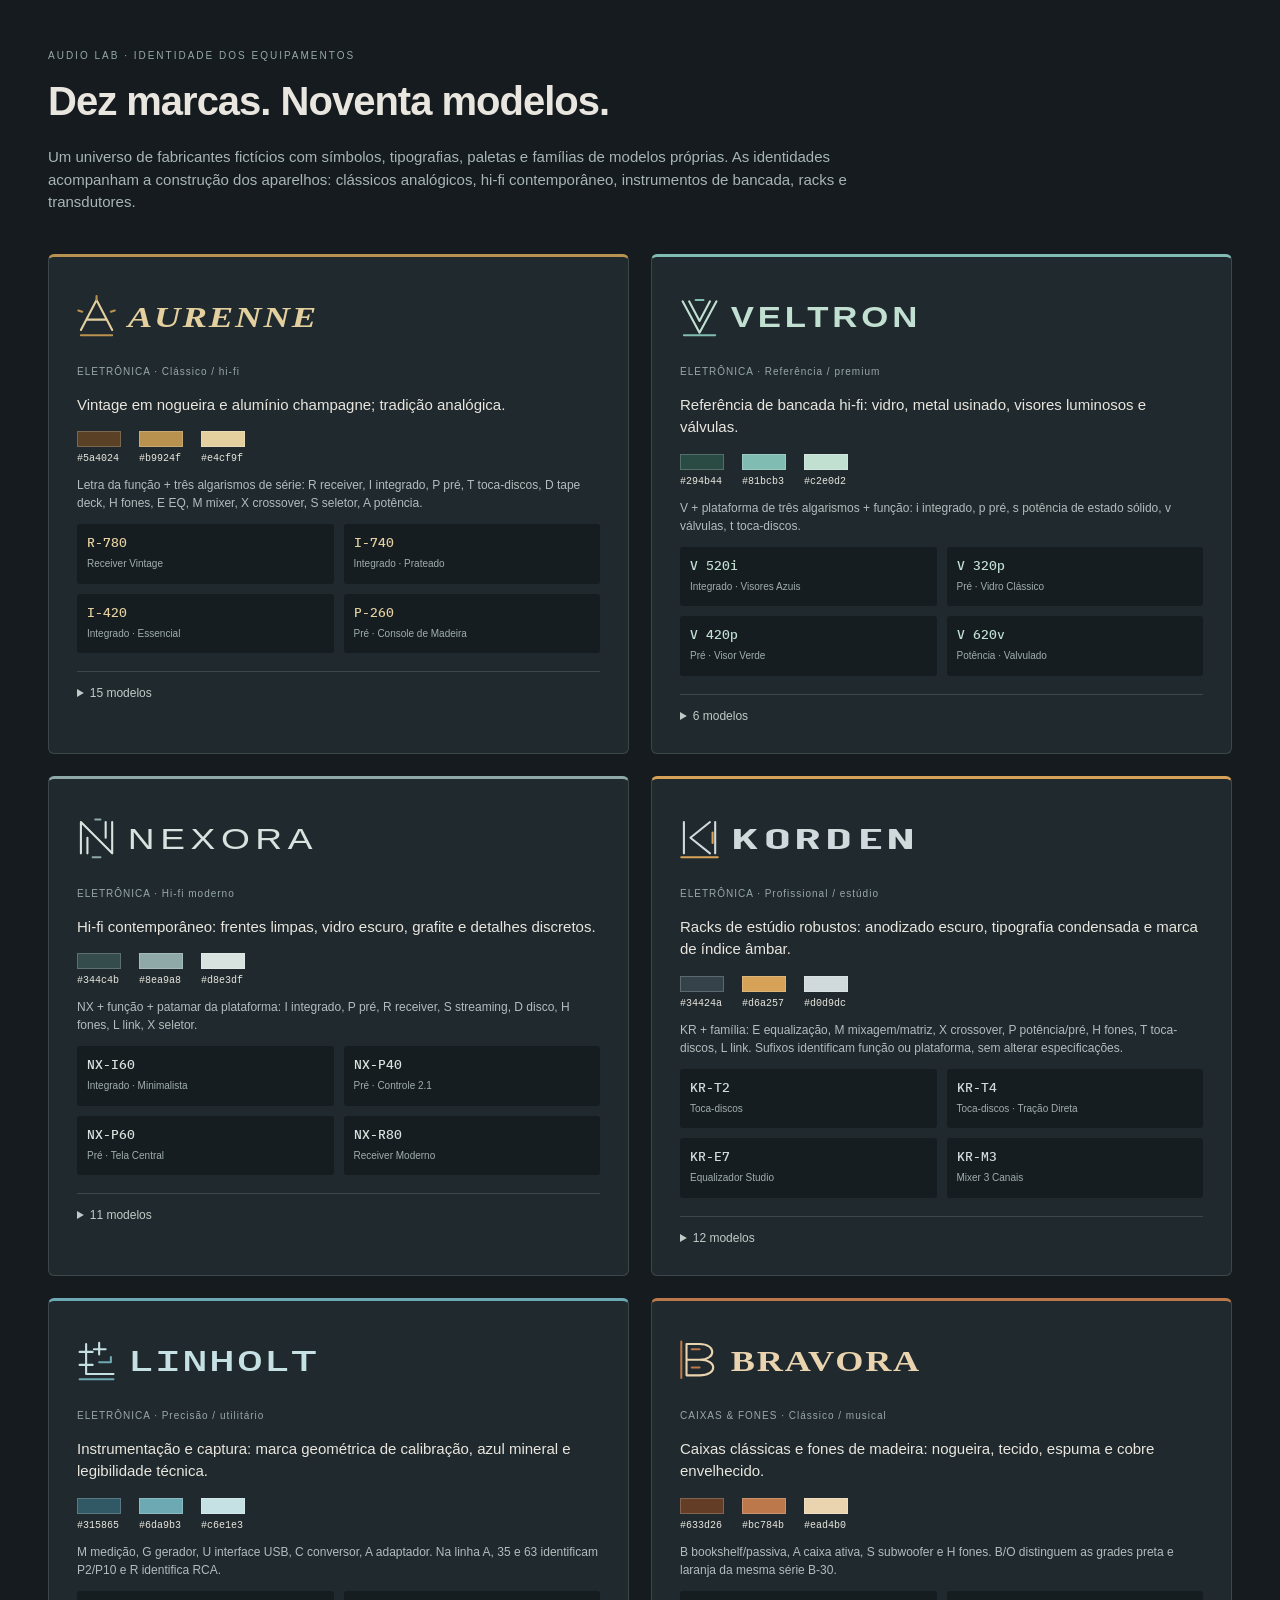
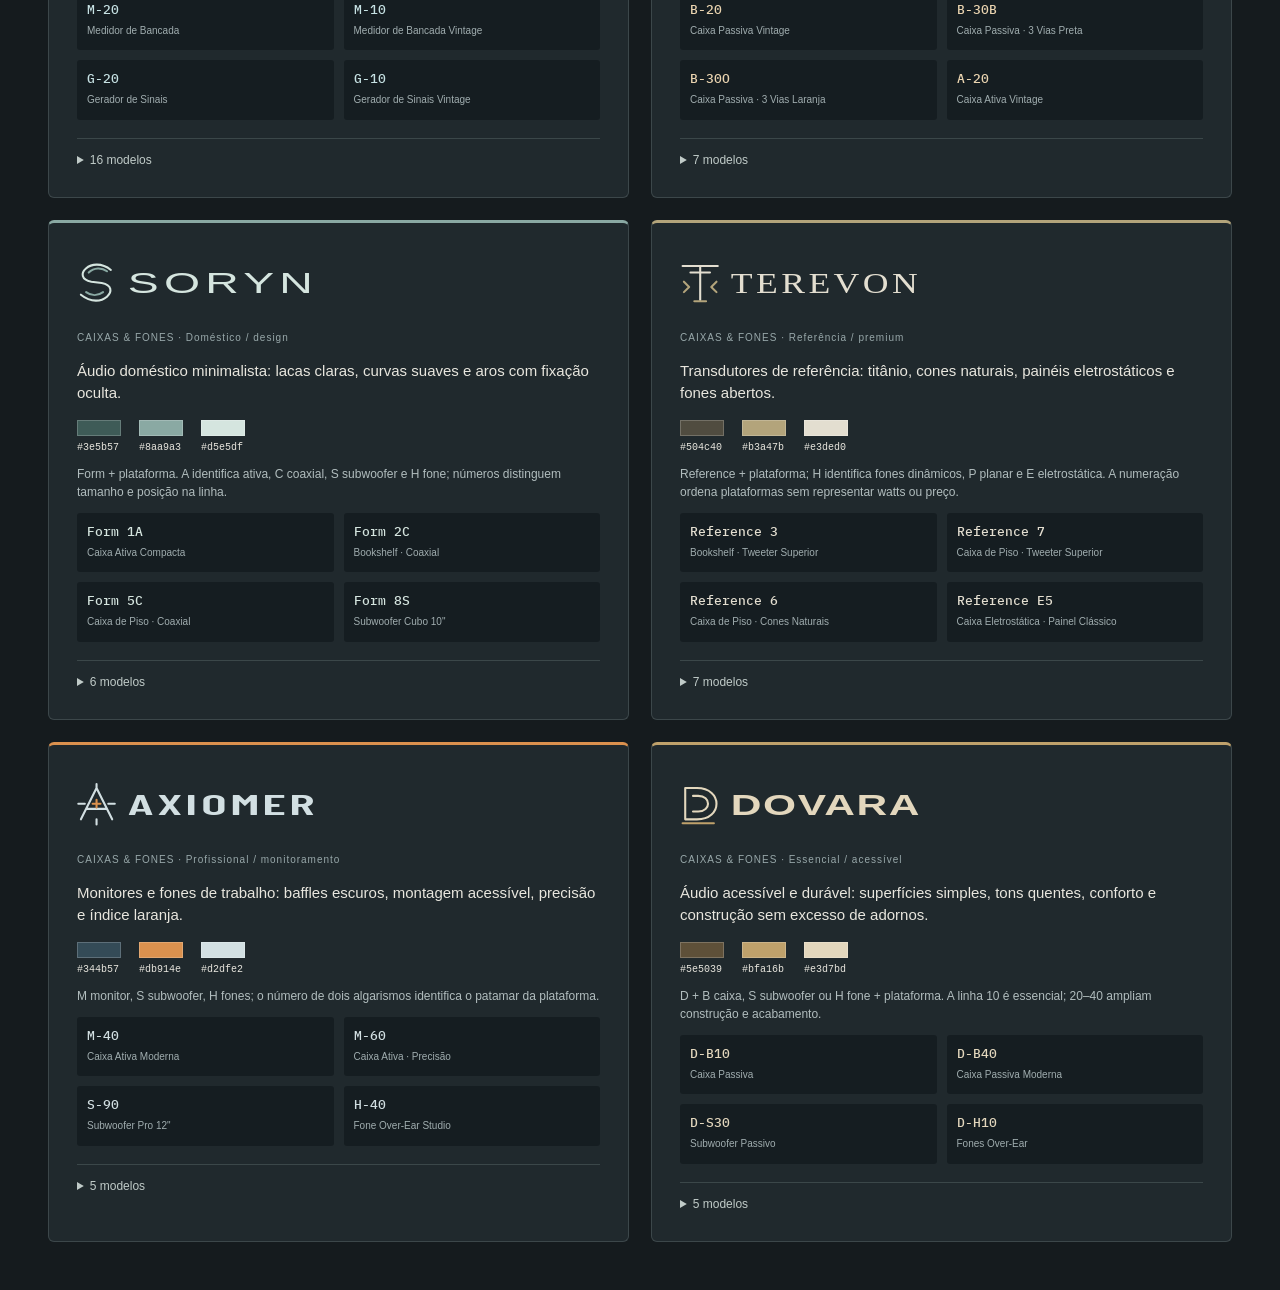
==== assets/brands/index.html @ 3a451f41 "Create fictional equipment manufacturers and model identities" ====
<!doctype html><html lang="pt-BR"><meta charset="utf-8"><meta name="viewport" content="width=device-width,initial-scale=1"><title>Audio Lab · Marcas e modelos</title><style>
@font-face{font-family:'Equipment Vintage';src:url('../fonts/barlowcondensed/BarlowCondensed-SemiBold.ttf')}@font-face{font-family:'Equipment Digital';src:url('../fonts/ibmplexmono/IBMPlexMono-Medium.ttf')}
*{box-sizing:border-box}body{margin:0;background:#151b1e;color:#e8e6de;font:15px/1.5 Arial,sans-serif;padding:48px;max-width:1500px;margin:auto}h1{font-size:40px;margin:8px 0 10px;letter-spacing:-1px}.intro{max-width:800px;color:#a8b5b8;margin-bottom:40px}.eyebrow,.sector{font-size:10px;letter-spacing:2px;color:#98a8aa}main{display:grid;grid-template-columns:1fr 1fr;gap:22px}article{padding:28px;background:#20292d;border:1px solid #3c474a;border-top:3px solid var(--accent);border-radius:6px}header{height:65px;display:flex;align-items:center;color:var(--ink)}header svg{width:245px;height:50px}.brand-accent{color:var(--accent)}.sector{letter-spacing:1px;margin:14px 0}.palette{display:flex;gap:18px;font:10px monospace}.palette span{display:grid;gap:6px}.palette i{width:44px;height:16px;border:1px solid #ffffff33}.rule{font-size:12px;color:#b1bdbe}.models{display:grid;grid-template-columns:1fr 1fr;gap:10px}.models span{padding:10px;background:#151d21;border-radius:3px}.models b{display:block;color:var(--ink);font:13px 'Equipment Digital',monospace}.models small{font-size:10px;color:#a0adaf}details{margin-top:18px;border-top:1px solid #3b4749;padding-top:12px}summary{cursor:pointer;font-size:12px;color:#c0cbc8}details p{font-size:12px;margin:9px 0}@media(max-width:700px){body{padding:24px}main{grid-template-columns:1fr}h1{font-size:30px}}
</style><div class="eyebrow">AUDIO LAB · IDENTIDADE DOS EQUIPAMENTOS</div><h1>Dez marcas. Noventa modelos.</h1><p class="intro">Um universo de fabricantes fictícios com símbolos, tipografias, paletas e famílias de modelos próprias. As identidades acompanham a construção dos aparelhos: clássicos analógicos, hi-fi contemporâneo, instrumentos de bancada, racks e transdutores.</p><main><article style="--accent:#b9924f;--ink:#e4cf9f"><header><svg class="equipment-brand-logo" viewBox="0 0 188 34" xmlns="http://www.w3.org/2000/svg" aria-hidden="true" focusable="false"><g fill="none" stroke="currentColor" stroke-width="1.6" stroke-linecap="round" stroke-linejoin="round"><path d="M3 27 15 4l12 23M8 19h14"/><path class="brand-accent" d="M3 31h24M15 1v3M1 12l3 1m22 0 3-1"/></g><text x="39" y="25" fill="currentColor" font-family="Georgia, serif" font-size="22" font-weight="600" font-style="italic" style="font-family:Georgia, serif!important;font-weight:600!important;font-style:italic!important" letter-spacing="1.1" textLength="146" lengthAdjust="spacingAndGlyphs">AURENNE</text></svg></header><div class="sector">ELETRÔNICA · Clássico / hi-fi</div><p>Vintage em nogueira e alumínio champagne; tradição analógica.</p><div class="palette"><span><i style="background:#5a4024"></i>#5a4024</span><span><i style="background:#b9924f"></i>#b9924f</span><span><i style="background:#e4cf9f"></i>#e4cf9f</span></div><p class="rule">Letra da função + três algarismos de série: R receiver, I integrado, P pré, T toca-discos, D tape deck, H fones, E EQ, M mixer, X crossover, S seletor, A potência.</p><div class="models"><span><b>R-780</b><small>Receiver Vintage</small></span><span><b>I-740</b><small>Integrado · Prateado</small></span><span><b>I-420</b><small>Integrado · Essencial</small></span><span><b>P-260</b><small>Pré · Console de Madeira</small></span></div><details><summary>15 modelos</summary><p><b>R-780</b> · Receiver Vintage</p><p><b>I-740</b> · Integrado · Prateado</p><p><b>I-420</b> · Integrado · Essencial</p><p><b>P-260</b> · Pré · Console de Madeira</p><p><b>H-120</b> · Amplificador de Fone Vintage</p><p><b>T-240</b> · Toca-discos Vintage</p><p><b>T-360</b> · Toca-discos Tangencial</p><p><b>D-340</b> · Tape Deck de Rolo</p><p><b>E-270</b> · Equalizador Vintage</p><p><b>M-330</b> · Mixer Vintage</p><p><b>X-310</b> · Crossover Vintage</p><p><b>A-640</b> · Amplificador de Potência Vintage</p><p><b>S-210</b> · Seletor RCA Vintage</p><p><b>S-340</b> · Seletor RCA 3×4 Vintage</p><p><b>S-220</b> · Seletor de Caixas A/B Vintage</p></details></article><article style="--accent:#81bcb3;--ink:#c2e0d2"><header><svg class="equipment-brand-logo" viewBox="0 0 188 34" xmlns="http://www.w3.org/2000/svg" aria-hidden="true" focusable="false"><g fill="none" stroke="currentColor" stroke-width="1.6" stroke-linecap="round" stroke-linejoin="round"><path d="m2 5 13 24L28 5M7 5l8 15 8-15"/><path class="brand-accent" d="M3 31h24M12 4h6"/></g><text x="39" y="25" fill="currentColor" font-family="Arial, sans-serif" font-size="22" font-weight="700" font-style="normal" style="font-family:Arial, sans-serif!important;font-weight:700!important;font-style:normal!important" letter-spacing="2.4" textLength="146" lengthAdjust="spacingAndGlyphs">VELTRON</text></svg></header><div class="sector">ELETRÔNICA · Referência / premium</div><p>Referência de bancada hi-fi: vidro, metal usinado, visores luminosos e válvulas.</p><div class="palette"><span><i style="background:#294b44"></i>#294b44</span><span><i style="background:#81bcb3"></i>#81bcb3</span><span><i style="background:#c2e0d2"></i>#c2e0d2</span></div><p class="rule">V + plataforma de três algarismos + função: i integrado, p pré, s potência de estado sólido, v válvulas, t toca-discos.</p><div class="models"><span><b>V 520i</b><small>Integrado · Visores Azuis</small></span><span><b>V 320p</b><small>Pré · Vidro Clássico</small></span><span><b>V 420p</b><small>Pré · Visor Verde</small></span><span><b>V 620v</b><small>Potência · Valvulado</small></span></div><details><summary>6 modelos</summary><p><b>V 520i</b> · Integrado · Visores Azuis</p><p><b>V 320p</b> · Pré · Vidro Clássico</p><p><b>V 420p</b> · Pré · Visor Verde</p><p><b>V 620v</b> · Potência · Valvulado</p><p><b>V 720s</b> · Potência · Visor Circular</p><p><b>V 240t</b> · Toca-discos · Prato de Vidro</p></details></article><article style="--accent:#8ea9a8;--ink:#d8e3df"><header><svg class="equipment-brand-logo" viewBox="0 0 188 34" xmlns="http://www.w3.org/2000/svg" aria-hidden="true" focusable="false"><g fill="none" stroke="currentColor" stroke-width="1.6" stroke-linecap="round" stroke-linejoin="round"><path d="M3 28V4l24 24V4M8 28V16m14 0V4"/><path class="brand-accent" d="M14 2h4M12 31h6"/></g><text x="39" y="25" fill="currentColor" font-family="Arial, sans-serif" font-size="22" font-weight="400" font-style="normal" style="font-family:Arial, sans-serif!important;font-weight:400!important;font-style:normal!important" letter-spacing="3.3" textLength="146" lengthAdjust="spacingAndGlyphs">NEXORA</text></svg></header><div class="sector">ELETRÔNICA · Hi-fi moderno</div><p>Hi-fi contemporâneo: frentes limpas, vidro escuro, grafite e detalhes discretos.</p><div class="palette"><span><i style="background:#344c4b"></i>#344c4b</span><span><i style="background:#8ea9a8"></i>#8ea9a8</span><span><i style="background:#d8e3df"></i>#d8e3df</span></div><p class="rule">NX + função + patamar da plataforma: I integrado, P pré, R receiver, S streaming, D disco, H fones, L link, X seletor.</p><div class="models"><span><b>NX-I60</b><small>Integrado · Minimalista</small></span><span><b>NX-P40</b><small>Pré · Controle 2.1</small></span><span><b>NX-P60</b><small>Pré · Tela Central</small></span><span><b>NX-R80</b><small>Receiver Moderno</small></span></div><details><summary>11 modelos</summary><p><b>NX-I60</b> · Integrado · Minimalista</p><p><b>NX-P40</b> · Pré · Controle 2.1</p><p><b>NX-P60</b> · Pré · Tela Central</p><p><b>NX-R80</b> · Receiver Moderno</p><p><b>NX-S40</b> · Streamer Hi-Fi</p><p><b>NX-S90</b> · Streamer Integrado</p><p><b>NX-D30</b> · CD Player</p><p><b>NX-H20</b> · Amplificador de Fone Normal</p><p><b>NX-L10</b> · Receptor Bluetooth Slim (Bluetooth → RCA)</p><p><b>NX-X10</b> · Seletor RCA Estéreo</p><p><b>NX-X20</b> · Seletor de Caixas A/B</p></details></article><article style="--accent:#d6a257;--ink:#d0d9dc"><header><svg class="equipment-brand-logo" viewBox="0 0 188 34" xmlns="http://www.w3.org/2000/svg" aria-hidden="true" focusable="false"><g fill="none" stroke="currentColor" stroke-width="1.6" stroke-linecap="round" stroke-linejoin="round"><path d="M3 4v24M8 16 23 4M8 16l15 12M27 4v24"/><path class="brand-accent" d="M1 31h28M25 12v8"/></g><text x="39" y="25" fill="currentColor" font-family="Equipment Vintage, Arial Narrow, sans-serif" font-size="22" font-weight="700" font-style="normal" style="font-family:Equipment Vintage, Arial Narrow, sans-serif!important;font-weight:700!important;font-style:normal!important" letter-spacing="1.8" textLength="146" lengthAdjust="spacingAndGlyphs">KORDEN</text></svg></header><div class="sector">ELETRÔNICA · Profissional / estúdio</div><p>Racks de estúdio robustos: anodizado escuro, tipografia condensada e marca de índice âmbar.</p><div class="palette"><span><i style="background:#34424a"></i>#34424a</span><span><i style="background:#d6a257"></i>#d6a257</span><span><i style="background:#d0d9dc"></i>#d0d9dc</span></div><p class="rule">KR + família: E equalização, M mixagem/matriz, X crossover, P potência/pré, H fones, T toca-discos, L link. Sufixos identificam função ou plataforma, sem alterar especificações.</p><div class="models"><span><b>KR-T2</b><small>Toca-discos</small></span><span><b>KR-T4</b><small>Toca-discos · Tração Direta</small></span><span><b>KR-E7</b><small>Equalizador Studio</small></span><span><b>KR-M3</b><small>Mixer 3 Canais</small></span></div><details><summary>12 modelos</summary><p><b>KR-T2</b> · Toca-discos</p><p><b>KR-T4</b> · Toca-discos · Tração Direta</p><p><b>KR-E7</b> · Equalizador Studio</p><p><b>KR-M3</b> · Mixer 3 Canais</p><p><b>KR-X3</b> · Crossover 3 Vias</p><p><b>KR-P20</b> · Amplificador de Potência Tradicional</p><p><b>KR-P40</b> · Potência · Duplo Canal</p><p><b>KR-H4</b> · Amplificador de Fones 4 Canais</p><p><b>KR-M34</b> · Seletor RCA 3×4</p><p><b>KR-L2</b> · Transmissor Bluetooth Pro (RCA → fones)</p><p><b>KR-P10</b> · Pré · Slim</p><p><b>KR-P60</b> · Pré · Precisão</p></details></article><article style="--accent:#6da9b3;--ink:#c6e1e3"><header><svg class="equipment-brand-logo" viewBox="0 0 188 34" xmlns="http://www.w3.org/2000/svg" aria-hidden="true" focusable="false"><g fill="none" stroke="currentColor" stroke-width="1.6" stroke-linecap="round" stroke-linejoin="round"><path d="M7 4v23h21M2 10h10M2 20h10M17 3v9m-4-4h9"/><path class="brand-accent" d="M17 18h9v-4M2 31h26"/></g><text x="39" y="25" fill="currentColor" font-family="Equipment Digital, Consolas, monospace" font-size="22" font-weight="500" font-style="normal" style="font-family:Equipment Digital, Consolas, monospace!important;font-weight:500!important;font-style:normal!important" letter-spacing="0.8" textLength="146" lengthAdjust="spacingAndGlyphs">LINHOLT</text></svg></header><div class="sector">ELETRÔNICA · Precisão / utilitário</div><p>Instrumentação e captura: marca geométrica de calibração, azul mineral e legibilidade técnica.</p><div class="palette"><span><i style="background:#315865"></i>#315865</span><span><i style="background:#6da9b3"></i>#6da9b3</span><span><i style="background:#c6e1e3"></i>#c6e1e3</span></div><p class="rule">M medição, G gerador, U interface USB, C conversor, A adaptador. Na linha A, 35 e 63 identificam P2/P10 e R identifica RCA.</p><div class="models"><span><b>M-20</b><small>Medidor de Bancada</small></span><span><b>M-10</b><small>Medidor de Bancada Vintage</small></span><span><b>G-20</b><small>Gerador de Sinais</small></span><span><b>G-10</b><small>Gerador de Sinais Vintage</small></span></div><details><summary>16 modelos</summary><p><b>M-20</b> · Medidor de Bancada</p><p><b>M-10</b> · Medidor de Bancada Vintage</p><p><b>G-20</b> · Gerador de Sinais</p><p><b>G-10</b> · Gerador de Sinais Vintage</p><p><b>U-10</b> · Interface USB · Compacta</p><p><b>U-20</b> · Interface USB · Central</p><p><b>U-30</b> · Interface USB · Estéreo</p><p><b>U-40</b> · Interface USB · Dupla</p><p><b>C-P1</b> · Conversor Phono → Linha</p><p><b>C-S1</b> · Conversor Amplificado → Linha</p><p><b>A-635</b> · Adaptador P10 → P2</p><p><b>A-356</b> · Adaptador P2 → P10</p><p><b>A-35R</b> · Adaptador P2 → RCA</p><p><b>A-63R</b> · Adaptador P10 → RCA</p><p><b>A-R35</b> · Adaptador RCA → P2</p><p><b>A-R63</b> · Adaptador RCA → P10</p></details></article><article style="--accent:#bc784b;--ink:#ead4b0"><header><svg class="equipment-brand-logo" viewBox="0 0 188 34" xmlns="http://www.w3.org/2000/svg" aria-hidden="true" focusable="false"><g fill="none" stroke="currentColor" stroke-width="1.6" stroke-linecap="round" stroke-linejoin="round"><path d="M5 28V4h10c13 0 13 12 0 12H5m10 0c14 0 14 12 0 12H5"/><path class="brand-accent" d="M1 2v28M9 8h6m-6 14h6"/></g><text x="39" y="25" fill="currentColor" font-family="Georgia, serif" font-size="22" font-weight="700" font-style="normal" style="font-family:Georgia, serif!important;font-weight:700!important;font-style:normal!important" letter-spacing="1.1" textLength="146" lengthAdjust="spacingAndGlyphs">BRAVORA</text></svg></header><div class="sector">CAIXAS & FONES · Clássico / musical</div><p>Caixas clássicas e fones de madeira: nogueira, tecido, espuma e cobre envelhecido.</p><div class="palette"><span><i style="background:#633d26"></i>#633d26</span><span><i style="background:#bc784b"></i>#bc784b</span><span><i style="background:#ead4b0"></i>#ead4b0</span></div><p class="rule">B bookshelf/passiva, A caixa ativa, S subwoofer e H fones. B/O distinguem as grades preta e laranja da mesma série B-30.</p><div class="models"><span><b>B-20</b><small>Caixa Passiva Vintage</small></span><span><b>B-30B</b><small>Caixa Passiva · 3 Vias Preta</small></span><span><b>B-30O</b><small>Caixa Passiva · 3 Vias Laranja</small></span><span><b>A-20</b><small>Caixa Ativa Vintage</small></span></div><details><summary>7 modelos</summary><p><b>B-20</b> · Caixa Passiva Vintage</p><p><b>B-30B</b> · Caixa Passiva · 3 Vias Preta</p><p><b>B-30O</b> · Caixa Passiva · 3 Vias Laranja</p><p><b>A-20</b> · Caixa Ativa Vintage</p><p><b>B-25</b> · Bookshelf · Madeira</p><p><b>S-30</b> · Subwoofer Passivo Vintage</p><p><b>H-20</b> · Fone Modular de Madeira</p></details></article><article style="--accent:#8aa9a3;--ink:#d5e5df"><header><svg class="equipment-brand-logo" viewBox="0 0 188 34" xmlns="http://www.w3.org/2000/svg" aria-hidden="true" focusable="false"><g fill="none" stroke="currentColor" stroke-width="1.6" stroke-linecap="round" stroke-linejoin="round"><path d="M26 7C11-5-5 13 11 16l8 1C35 20 19 39 3 26"/><path class="brand-accent" d="M9 9c4-4 10-4 14-1M7 24c4 3 9 3 13 0"/></g><text x="39" y="25" fill="currentColor" font-family="Arial, sans-serif" font-size="22" font-weight="400" font-style="normal" style="font-family:Arial, sans-serif!important;font-weight:400!important;font-style:normal!important" letter-spacing="2.5" textLength="146" lengthAdjust="spacingAndGlyphs">SORYN</text></svg></header><div class="sector">CAIXAS & FONES · Doméstico / design</div><p>Áudio doméstico minimalista: lacas claras, curvas suaves e aros com fixação oculta.</p><div class="palette"><span><i style="background:#3e5b57"></i>#3e5b57</span><span><i style="background:#8aa9a3"></i>#8aa9a3</span><span><i style="background:#d5e5df"></i>#d5e5df</span></div><p class="rule">Form + plataforma. A identifica ativa, C coaxial, S subwoofer e H fone; números distinguem tamanho e posição na linha.</p><div class="models"><span><b>Form 1A</b><small>Caixa Ativa Compacta</small></span><span><b>Form 2C</b><small>Bookshelf · Coaxial</small></span><span><b>Form 5C</b><small>Caixa de Piso · Coaxial</small></span><span><b>Form 8S</b><small>Subwoofer Cubo 10"</small></span></div><details><summary>6 modelos</summary><p><b>Form 1A</b> · Caixa Ativa Compacta</p><p><b>Form 2C</b> · Bookshelf · Coaxial</p><p><b>Form 5C</b> · Caixa de Piso · Coaxial</p><p><b>Form 8S</b> · Subwoofer Cubo 10"</p><p><b>Form 6S</b> · Subwoofer Ativo</p><p><b>Form H2</b> · Fone Max</p></details></article><article style="--accent:#b3a47b;--ink:#e3ded0"><header><svg class="equipment-brand-logo" viewBox="0 0 188 34" xmlns="http://www.w3.org/2000/svg" aria-hidden="true" focusable="false"><g fill="none" stroke="currentColor" stroke-width="1.6" stroke-linecap="round" stroke-linejoin="round"><path d="M2 4h27M15.5 4v26M8 9h15"/><path class="brand-accent" d="m3 16 4 4-4 4m25-8-4 4 4 4M11 31h9"/></g><text x="39" y="25" fill="currentColor" font-family="Georgia, serif" font-size="22" font-weight="400" font-style="normal" style="font-family:Georgia, serif!important;font-weight:400!important;font-style:normal!important" letter-spacing="2.1" textLength="146" lengthAdjust="spacingAndGlyphs">TEREVON</text></svg></header><div class="sector">CAIXAS & FONES · Referência / premium</div><p>Transdutores de referência: titânio, cones naturais, painéis eletrostáticos e fones abertos.</p><div class="palette"><span><i style="background:#504c40"></i>#504c40</span><span><i style="background:#b3a47b"></i>#b3a47b</span><span><i style="background:#e3ded0"></i>#e3ded0</span></div><p class="rule">Reference + plataforma; H identifica fones dinâmicos, P planar e E eletrostática. A numeração ordena plataformas sem representar watts ou preço.</p><div class="models"><span><b>Reference 3</b><small>Bookshelf · Tweeter Superior</small></span><span><b>Reference 7</b><small>Caixa de Piso · Tweeter Superior</small></span><span><b>Reference 6</b><small>Caixa de Piso · Cones Naturais</small></span><span><b>Reference E5</b><small>Caixa Eletrostática · Painel Clássico</small></span></div><details><summary>7 modelos</summary><p><b>Reference 3</b> · Bookshelf · Tweeter Superior</p><p><b>Reference 7</b> · Caixa de Piso · Tweeter Superior</p><p><b>Reference 6</b> · Caixa de Piso · Cones Naturais</p><p><b>Reference E5</b> · Caixa Eletrostática · Painel Clássico</p><p><b>Reference H3</b> · Fone Aberto · Anelar</p><p><b>Reference H2</b> · Fone Aberto · Cúpula</p><p><b>Reference P4</b> · Fone Planar</p></details></article><article style="--accent:#db914e;--ink:#d2dfe2"><header><svg class="equipment-brand-logo" viewBox="0 0 188 34" xmlns="http://www.w3.org/2000/svg" aria-hidden="true" focusable="false"><g fill="none" stroke="currentColor" stroke-width="1.6" stroke-linecap="round" stroke-linejoin="round"><path d="m3 28 12-24 12 24M8 20h14M15 1v4M15 28v4M1 16h5m18 0h5"/><path class="brand-accent" d="M12 16h6M15 13v6"/></g><text x="39" y="25" fill="currentColor" font-family="Equipment Vintage, Arial Narrow, sans-serif" font-size="22" font-weight="700" font-style="normal" style="font-family:Equipment Vintage, Arial Narrow, sans-serif!important;font-weight:700!important;font-style:normal!important" letter-spacing="1.5" textLength="146" lengthAdjust="spacingAndGlyphs">AXIOMER</text></svg></header><div class="sector">CAIXAS & FONES · Profissional / monitoramento</div><p>Monitores e fones de trabalho: baffles escuros, montagem acessível, precisão e índice laranja.</p><div class="palette"><span><i style="background:#344b57"></i>#344b57</span><span><i style="background:#db914e"></i>#db914e</span><span><i style="background:#d2dfe2"></i>#d2dfe2</span></div><p class="rule">M monitor, S subwoofer, H fones; o número de dois algarismos identifica o patamar da plataforma.</p><div class="models"><span><b>M-40</b><small>Caixa Ativa Moderna</small></span><span><b>M-60</b><small>Caixa Ativa · Precisão</small></span><span><b>S-90</b><small>Subwoofer Pro 12"</small></span><span><b>H-40</b><small>Fone Over-Ear Studio</small></span></div><details><summary>5 modelos</summary><p><b>M-40</b> · Caixa Ativa Moderna</p><p><b>M-60</b> · Caixa Ativa · Precisão</p><p><b>S-90</b> · Subwoofer Pro 12"</p><p><b>H-40</b> · Fone Over-Ear Studio</p><p><b>H-60</b> · Fone Monitor</p></details></article><article style="--accent:#bfa16b;--ink:#e3d7bd"><header><svg class="equipment-brand-logo" viewBox="0 0 188 34" xmlns="http://www.w3.org/2000/svg" aria-hidden="true" focusable="false"><g fill="none" stroke="currentColor" stroke-width="1.6" stroke-linecap="round" stroke-linejoin="round"><path d="M4 4h9c20 0 20 24 0 24H4ZM10 10h4c10 0 10 12 0 12h-4"/><path class="brand-accent" d="M2 31h24"/></g><text x="39" y="25" fill="currentColor" font-family="Arial, sans-serif" font-size="22" font-weight="600" font-style="normal" style="font-family:Arial, sans-serif!important;font-weight:600!important;font-style:normal!important" letter-spacing="0.8" textLength="146" lengthAdjust="spacingAndGlyphs">DOVARA</text></svg></header><div class="sector">CAIXAS & FONES · Essencial / acessível</div><p>Áudio acessível e durável: superfícies simples, tons quentes, conforto e construção sem excesso de adornos.</p><div class="palette"><span><i style="background:#5e5039"></i>#5e5039</span><span><i style="background:#bfa16b"></i>#bfa16b</span><span><i style="background:#e3d7bd"></i>#e3d7bd</span></div><p class="rule">D + B caixa, S subwoofer ou H fone + plataforma. A linha 10 é essencial; 20–40 ampliam construção e acabamento.</p><div class="models"><span><b>D-B10</b><small>Caixa Passiva</small></span><span><b>D-B40</b><small>Caixa Passiva Moderna</small></span><span><b>D-S30</b><small>Subwoofer Passivo</small></span><span><b>D-H10</b><small>Fones Over-Ear</small></span></div><details><summary>5 modelos</summary><p><b>D-B10</b> · Caixa Passiva</p><p><b>D-B40</b> · Caixa Passiva Moderna</p><p><b>D-S30</b> · Subwoofer Passivo</p><p><b>D-H10</b> · Fones Over-Ear</p><p><b>D-H20</b> · Fone Vinyl Classic</p></details></article></main></html>
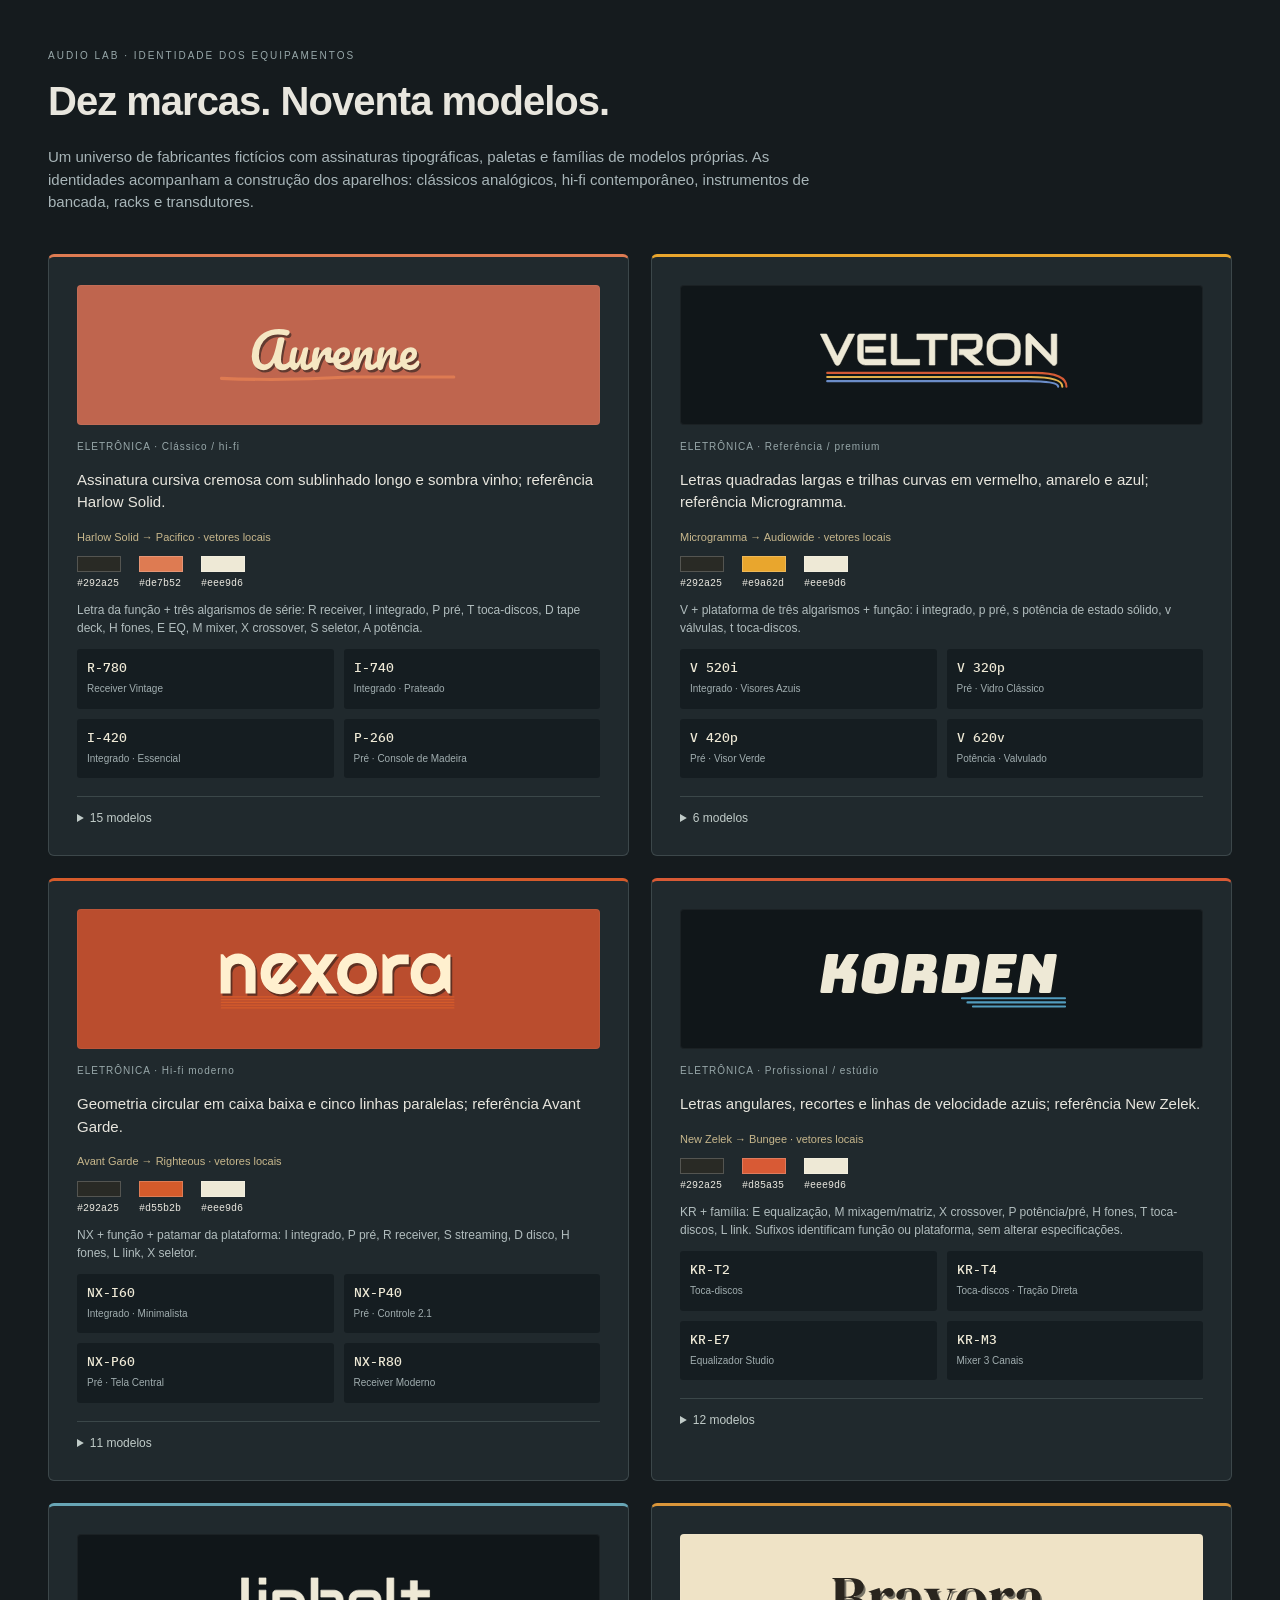
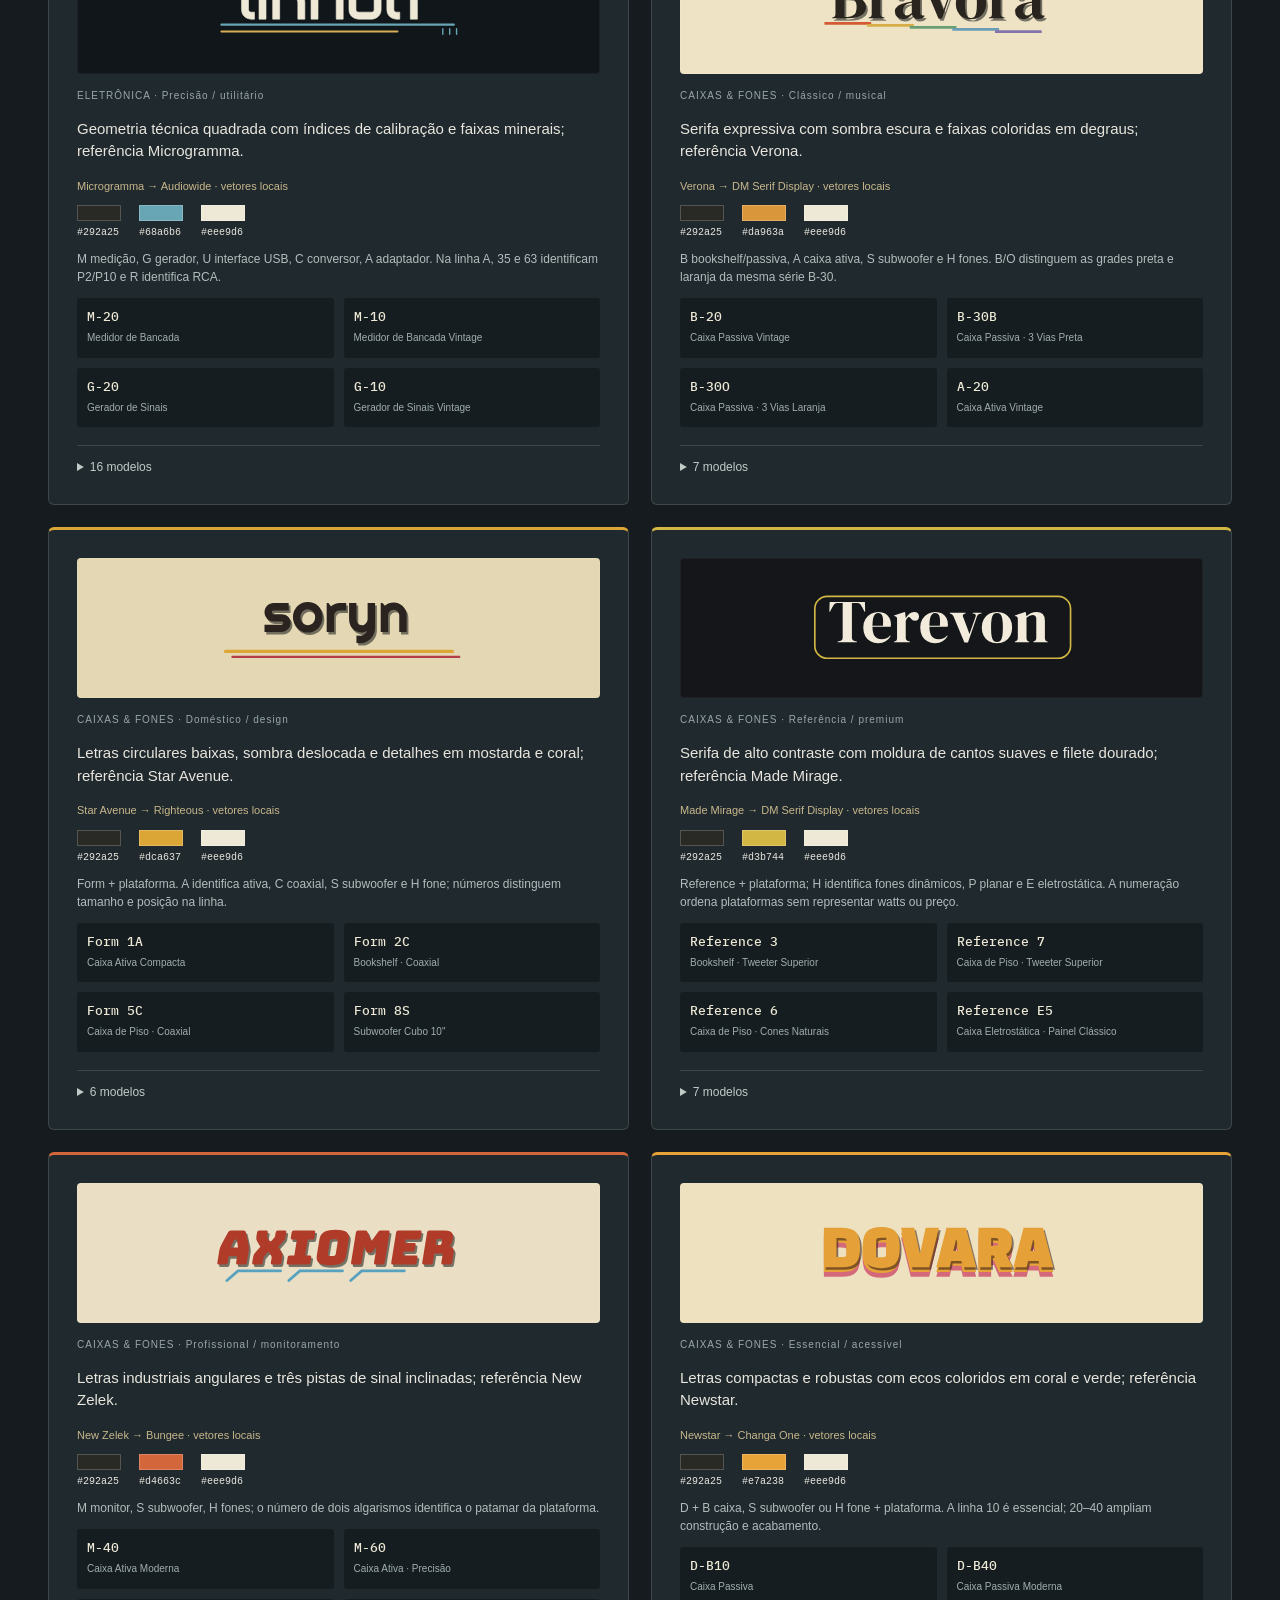
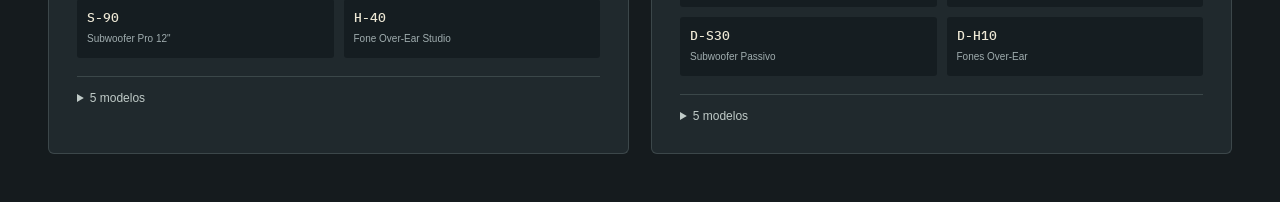
==== commit 21826f98: "Redesign manufacturers with retro typographic identities and safe placement" ====
--- a/assets/brands/index.html
+++ b/assets/brands/index.html
@@ -1,4 +1,4 @@
 <!doctype html><html lang="pt-BR"><meta charset="utf-8"><meta name="viewport" content="width=device-width,initial-scale=1"><title>Audio Lab · Marcas e modelos</title><style>
 @font-face{font-family:'Equipment Vintage';src:url('../fonts/barlowcondensed/BarlowCondensed-SemiBold.ttf')}@font-face{font-family:'Equipment Digital';src:url('../fonts/ibmplexmono/IBMPlexMono-Medium.ttf')}
-*{box-sizing:border-box}body{margin:0;background:#151b1e;color:#e8e6de;font:15px/1.5 Arial,sans-serif;padding:48px;max-width:1500px;margin:auto}h1{font-size:40px;margin:8px 0 10px;letter-spacing:-1px}.intro{max-width:800px;color:#a8b5b8;margin-bottom:40px}.eyebrow,.sector{font-size:10px;letter-spacing:2px;color:#98a8aa}main{display:grid;grid-template-columns:1fr 1fr;gap:22px}article{padding:28px;background:#20292d;border:1px solid #3c474a;border-top:3px solid var(--accent);border-radius:6px}header{height:65px;display:flex;align-items:center;color:var(--ink)}header svg{width:245px;height:50px}.brand-accent{color:var(--accent)}.sector{letter-spacing:1px;margin:14px 0}.palette{display:flex;gap:18px;font:10px monospace}.palette span{display:grid;gap:6px}.palette i{width:44px;height:16px;border:1px solid #ffffff33}.rule{font-size:12px;color:#b1bdbe}.models{display:grid;grid-template-columns:1fr 1fr;gap:10px}.models span{padding:10px;background:#151d21;border-radius:3px}.models b{display:block;color:var(--ink);font:13px 'Equipment Digital',monospace}.models small{font-size:10px;color:#a0adaf}details{margin-top:18px;border-top:1px solid #3b4749;padding-top:12px}summary{cursor:pointer;font-size:12px;color:#c0cbc8}details p{font-size:12px;margin:9px 0}@media(max-width:700px){body{padding:24px}main{grid-template-columns:1fr}h1{font-size:30px}}
-</style><div class="eyebrow">AUDIO LAB · IDENTIDADE DOS EQUIPAMENTOS</div><h1>Dez marcas. Noventa modelos.</h1><p class="intro">Um universo de fabricantes fictícios com símbolos, tipografias, paletas e famílias de modelos próprias. As identidades acompanham a construção dos aparelhos: clássicos analógicos, hi-fi contemporâneo, instrumentos de bancada, racks e transdutores.</p><main><article style="--accent:#b9924f;--ink:#e4cf9f"><header><svg class="equipment-brand-logo" viewBox="0 0 188 34" xmlns="http://www.w3.org/2000/svg" aria-hidden="true" focusable="false"><g fill="none" stroke="currentColor" stroke-width="1.6" stroke-linecap="round" stroke-linejoin="round"><path d="M3 27 15 4l12 23M8 19h14"/><path class="brand-accent" d="M3 31h24M15 1v3M1 12l3 1m22 0 3-1"/></g><text x="39" y="25" fill="currentColor" font-family="Georgia, serif" font-size="22" font-weight="600" font-style="italic" style="font-family:Georgia, serif!important;font-weight:600!important;font-style:italic!important" letter-spacing="1.1" textLength="146" lengthAdjust="spacingAndGlyphs">AURENNE</text></svg></header><div class="sector">ELETRÔNICA · Clássico / hi-fi</div><p>Vintage em nogueira e alumínio champagne; tradição analógica.</p><div class="palette"><span><i style="background:#5a4024"></i>#5a4024</span><span><i style="background:#b9924f"></i>#b9924f</span><span><i style="background:#e4cf9f"></i>#e4cf9f</span></div><p class="rule">Letra da função + três algarismos de série: R receiver, I integrado, P pré, T toca-discos, D tape deck, H fones, E EQ, M mixer, X crossover, S seletor, A potência.</p><div class="models"><span><b>R-780</b><small>Receiver Vintage</small></span><span><b>I-740</b><small>Integrado · Prateado</small></span><span><b>I-420</b><small>Integrado · Essencial</small></span><span><b>P-260</b><small>Pré · Console de Madeira</small></span></div><details><summary>15 modelos</summary><p><b>R-780</b> · Receiver Vintage</p><p><b>I-740</b> · Integrado · Prateado</p><p><b>I-420</b> · Integrado · Essencial</p><p><b>P-260</b> · Pré · Console de Madeira</p><p><b>H-120</b> · Amplificador de Fone Vintage</p><p><b>T-240</b> · Toca-discos Vintage</p><p><b>T-360</b> · Toca-discos Tangencial</p><p><b>D-340</b> · Tape Deck de Rolo</p><p><b>E-270</b> · Equalizador Vintage</p><p><b>M-330</b> · Mixer Vintage</p><p><b>X-310</b> · Crossover Vintage</p><p><b>A-640</b> · Amplificador de Potência Vintage</p><p><b>S-210</b> · Seletor RCA Vintage</p><p><b>S-340</b> · Seletor RCA 3×4 Vintage</p><p><b>S-220</b> · Seletor de Caixas A/B Vintage</p></details></article><article style="--accent:#81bcb3;--ink:#c2e0d2"><header><svg class="equipment-brand-logo" viewBox="0 0 188 34" xmlns="http://www.w3.org/2000/svg" aria-hidden="true" focusable="false"><g fill="none" stroke="currentColor" stroke-width="1.6" stroke-linecap="round" stroke-linejoin="round"><path d="m2 5 13 24L28 5M7 5l8 15 8-15"/><path class="brand-accent" d="M3 31h24M12 4h6"/></g><text x="39" y="25" fill="currentColor" font-family="Arial, sans-serif" font-size="22" font-weight="700" font-style="normal" style="font-family:Arial, sans-serif!important;font-weight:700!important;font-style:normal!important" letter-spacing="2.4" textLength="146" lengthAdjust="spacingAndGlyphs">VELTRON</text></svg></header><div class="sector">ELETRÔNICA · Referência / premium</div><p>Referência de bancada hi-fi: vidro, metal usinado, visores luminosos e válvulas.</p><div class="palette"><span><i style="background:#294b44"></i>#294b44</span><span><i style="background:#81bcb3"></i>#81bcb3</span><span><i style="background:#c2e0d2"></i>#c2e0d2</span></div><p class="rule">V + plataforma de três algarismos + função: i integrado, p pré, s potência de estado sólido, v válvulas, t toca-discos.</p><div class="models"><span><b>V 520i</b><small>Integrado · Visores Azuis</small></span><span><b>V 320p</b><small>Pré · Vidro Clássico</small></span><span><b>V 420p</b><small>Pré · Visor Verde</small></span><span><b>V 620v</b><small>Potência · Valvulado</small></span></div><details><summary>6 modelos</summary><p><b>V 520i</b> · Integrado · Visores Azuis</p><p><b>V 320p</b> · Pré · Vidro Clássico</p><p><b>V 420p</b> · Pré · Visor Verde</p><p><b>V 620v</b> · Potência · Valvulado</p><p><b>V 720s</b> · Potência · Visor Circular</p><p><b>V 240t</b> · Toca-discos · Prato de Vidro</p></details></article><article style="--accent:#8ea9a8;--ink:#d8e3df"><header><svg class="equipment-brand-logo" viewBox="0 0 188 34" xmlns="http://www.w3.org/2000/svg" aria-hidden="true" focusable="false"><g fill="none" stroke="currentColor" stroke-width="1.6" stroke-linecap="round" stroke-linejoin="round"><path d="M3 28V4l24 24V4M8 28V16m14 0V4"/><path class="brand-accent" d="M14 2h4M12 31h6"/></g><text x="39" y="25" fill="currentColor" font-family="Arial, sans-serif" font-size="22" font-weight="400" font-style="normal" style="font-family:Arial, sans-serif!important;font-weight:400!important;font-style:normal!important" letter-spacing="3.3" textLength="146" lengthAdjust="spacingAndGlyphs">NEXORA</text></svg></header><div class="sector">ELETRÔNICA · Hi-fi moderno</div><p>Hi-fi contemporâneo: frentes limpas, vidro escuro, grafite e detalhes discretos.</p><div class="palette"><span><i style="background:#344c4b"></i>#344c4b</span><span><i style="background:#8ea9a8"></i>#8ea9a8</span><span><i style="background:#d8e3df"></i>#d8e3df</span></div><p class="rule">NX + função + patamar da plataforma: I integrado, P pré, R receiver, S streaming, D disco, H fones, L link, X seletor.</p><div class="models"><span><b>NX-I60</b><small>Integrado · Minimalista</small></span><span><b>NX-P40</b><small>Pré · Controle 2.1</small></span><span><b>NX-P60</b><small>Pré · Tela Central</small></span><span><b>NX-R80</b><small>Receiver Moderno</small></span></div><details><summary>11 modelos</summary><p><b>NX-I60</b> · Integrado · Minimalista</p><p><b>NX-P40</b> · Pré · Controle 2.1</p><p><b>NX-P60</b> · Pré · Tela Central</p><p><b>NX-R80</b> · Receiver Moderno</p><p><b>NX-S40</b> · Streamer Hi-Fi</p><p><b>NX-S90</b> · Streamer Integrado</p><p><b>NX-D30</b> · CD Player</p><p><b>NX-H20</b> · Amplificador de Fone Normal</p><p><b>NX-L10</b> · Receptor Bluetooth Slim (Bluetooth → RCA)</p><p><b>NX-X10</b> · Seletor RCA Estéreo</p><p><b>NX-X20</b> · Seletor de Caixas A/B</p></details></article><article style="--accent:#d6a257;--ink:#d0d9dc"><header><svg class="equipment-brand-logo" viewBox="0 0 188 34" xmlns="http://www.w3.org/2000/svg" aria-hidden="true" focusable="false"><g fill="none" stroke="currentColor" stroke-width="1.6" stroke-linecap="round" stroke-linejoin="round"><path d="M3 4v24M8 16 23 4M8 16l15 12M27 4v24"/><path class="brand-accent" d="M1 31h28M25 12v8"/></g><text x="39" y="25" fill="currentColor" font-family="Equipment Vintage, Arial Narrow, sans-serif" font-size="22" font-weight="700" font-style="normal" style="font-family:Equipment Vintage, Arial Narrow, sans-serif!important;font-weight:700!important;font-style:normal!important" letter-spacing="1.8" textLength="146" lengthAdjust="spacingAndGlyphs">KORDEN</text></svg></header><div class="sector">ELETRÔNICA · Profissional / estúdio</div><p>Racks de estúdio robustos: anodizado escuro, tipografia condensada e marca de índice âmbar.</p><div class="palette"><span><i style="background:#34424a"></i>#34424a</span><span><i style="background:#d6a257"></i>#d6a257</span><span><i style="background:#d0d9dc"></i>#d0d9dc</span></div><p class="rule">KR + família: E equalização, M mixagem/matriz, X crossover, P potência/pré, H fones, T toca-discos, L link. Sufixos identificam função ou plataforma, sem alterar especificações.</p><div class="models"><span><b>KR-T2</b><small>Toca-discos</small></span><span><b>KR-T4</b><small>Toca-discos · Tração Direta</small></span><span><b>KR-E7</b><small>Equalizador Studio</small></span><span><b>KR-M3</b><small>Mixer 3 Canais</small></span></div><details><summary>12 modelos</summary><p><b>KR-T2</b> · Toca-discos</p><p><b>KR-T4</b> · Toca-discos · Tração Direta</p><p><b>KR-E7</b> · Equalizador Studio</p><p><b>KR-M3</b> · Mixer 3 Canais</p><p><b>KR-X3</b> · Crossover 3 Vias</p><p><b>KR-P20</b> · Amplificador de Potência Tradicional</p><p><b>KR-P40</b> · Potência · Duplo Canal</p><p><b>KR-H4</b> · Amplificador de Fones 4 Canais</p><p><b>KR-M34</b> · Seletor RCA 3×4</p><p><b>KR-L2</b> · Transmissor Bluetooth Pro (RCA → fones)</p><p><b>KR-P10</b> · Pré · Slim</p><p><b>KR-P60</b> · Pré · Precisão</p></details></article><article style="--accent:#6da9b3;--ink:#c6e1e3"><header><svg class="equipment-brand-logo" viewBox="0 0 188 34" xmlns="http://www.w3.org/2000/svg" aria-hidden="true" focusable="false"><g fill="none" stroke="currentColor" stroke-width="1.6" stroke-linecap="round" stroke-linejoin="round"><path d="M7 4v23h21M2 10h10M2 20h10M17 3v9m-4-4h9"/><path class="brand-accent" d="M17 18h9v-4M2 31h26"/></g><text x="39" y="25" fill="currentColor" font-family="Equipment Digital, Consolas, monospace" font-size="22" font-weight="500" font-style="normal" style="font-family:Equipment Digital, Consolas, monospace!important;font-weight:500!important;font-style:normal!important" letter-spacing="0.8" textLength="146" lengthAdjust="spacingAndGlyphs">LINHOLT</text></svg></header><div class="sector">ELETRÔNICA · Precisão / utilitário</div><p>Instrumentação e captura: marca geométrica de calibração, azul mineral e legibilidade técnica.</p><div class="palette"><span><i style="background:#315865"></i>#315865</span><span><i style="background:#6da9b3"></i>#6da9b3</span><span><i style="background:#c6e1e3"></i>#c6e1e3</span></div><p class="rule">M medição, G gerador, U interface USB, C conversor, A adaptador. Na linha A, 35 e 63 identificam P2/P10 e R identifica RCA.</p><div class="models"><span><b>M-20</b><small>Medidor de Bancada</small></span><span><b>M-10</b><small>Medidor de Bancada Vintage</small></span><span><b>G-20</b><small>Gerador de Sinais</small></span><span><b>G-10</b><small>Gerador de Sinais Vintage</small></span></div><details><summary>16 modelos</summary><p><b>M-20</b> · Medidor de Bancada</p><p><b>M-10</b> · Medidor de Bancada Vintage</p><p><b>G-20</b> · Gerador de Sinais</p><p><b>G-10</b> · Gerador de Sinais Vintage</p><p><b>U-10</b> · Interface USB · Compacta</p><p><b>U-20</b> · Interface USB · Central</p><p><b>U-30</b> · Interface USB · Estéreo</p><p><b>U-40</b> · Interface USB · Dupla</p><p><b>C-P1</b> · Conversor Phono → Linha</p><p><b>C-S1</b> · Conversor Amplificado → Linha</p><p><b>A-635</b> · Adaptador P10 → P2</p><p><b>A-356</b> · Adaptador P2 → P10</p><p><b>A-35R</b> · Adaptador P2 → RCA</p><p><b>A-63R</b> · Adaptador P10 → RCA</p><p><b>A-R35</b> · Adaptador RCA → P2</p><p><b>A-R63</b> · Adaptador RCA → P10</p></details></article><article style="--accent:#bc784b;--ink:#ead4b0"><header><svg class="equipment-brand-logo" viewBox="0 0 188 34" xmlns="http://www.w3.org/2000/svg" aria-hidden="true" focusable="false"><g fill="none" stroke="currentColor" stroke-width="1.6" stroke-linecap="round" stroke-linejoin="round"><path d="M5 28V4h10c13 0 13 12 0 12H5m10 0c14 0 14 12 0 12H5"/><path class="brand-accent" d="M1 2v28M9 8h6m-6 14h6"/></g><text x="39" y="25" fill="currentColor" font-family="Georgia, serif" font-size="22" font-weight="700" font-style="normal" style="font-family:Georgia, serif!important;font-weight:700!important;font-style:normal!important" letter-spacing="1.1" textLength="146" lengthAdjust="spacingAndGlyphs">BRAVORA</text></svg></header><div class="sector">CAIXAS & FONES · Clássico / musical</div><p>Caixas clássicas e fones de madeira: nogueira, tecido, espuma e cobre envelhecido.</p><div class="palette"><span><i style="background:#633d26"></i>#633d26</span><span><i style="background:#bc784b"></i>#bc784b</span><span><i style="background:#ead4b0"></i>#ead4b0</span></div><p class="rule">B bookshelf/passiva, A caixa ativa, S subwoofer e H fones. B/O distinguem as grades preta e laranja da mesma série B-30.</p><div class="models"><span><b>B-20</b><small>Caixa Passiva Vintage</small></span><span><b>B-30B</b><small>Caixa Passiva · 3 Vias Preta</small></span><span><b>B-30O</b><small>Caixa Passiva · 3 Vias Laranja</small></span><span><b>A-20</b><small>Caixa Ativa Vintage</small></span></div><details><summary>7 modelos</summary><p><b>B-20</b> · Caixa Passiva Vintage</p><p><b>B-30B</b> · Caixa Passiva · 3 Vias Preta</p><p><b>B-30O</b> · Caixa Passiva · 3 Vias Laranja</p><p><b>A-20</b> · Caixa Ativa Vintage</p><p><b>B-25</b> · Bookshelf · Madeira</p><p><b>S-30</b> · Subwoofer Passivo Vintage</p><p><b>H-20</b> · Fone Modular de Madeira</p></details></article><article style="--accent:#8aa9a3;--ink:#d5e5df"><header><svg class="equipment-brand-logo" viewBox="0 0 188 34" xmlns="http://www.w3.org/2000/svg" aria-hidden="true" focusable="false"><g fill="none" stroke="currentColor" stroke-width="1.6" stroke-linecap="round" stroke-linejoin="round"><path d="M26 7C11-5-5 13 11 16l8 1C35 20 19 39 3 26"/><path class="brand-accent" d="M9 9c4-4 10-4 14-1M7 24c4 3 9 3 13 0"/></g><text x="39" y="25" fill="currentColor" font-family="Arial, sans-serif" font-size="22" font-weight="400" font-style="normal" style="font-family:Arial, sans-serif!important;font-weight:400!important;font-style:normal!important" letter-spacing="2.5" textLength="146" lengthAdjust="spacingAndGlyphs">SORYN</text></svg></header><div class="sector">CAIXAS & FONES · Doméstico / design</div><p>Áudio doméstico minimalista: lacas claras, curvas suaves e aros com fixação oculta.</p><div class="palette"><span><i style="background:#3e5b57"></i>#3e5b57</span><span><i style="background:#8aa9a3"></i>#8aa9a3</span><span><i style="background:#d5e5df"></i>#d5e5df</span></div><p class="rule">Form + plataforma. A identifica ativa, C coaxial, S subwoofer e H fone; números distinguem tamanho e posição na linha.</p><div class="models"><span><b>Form 1A</b><small>Caixa Ativa Compacta</small></span><span><b>Form 2C</b><small>Bookshelf · Coaxial</small></span><span><b>Form 5C</b><small>Caixa de Piso · Coaxial</small></span><span><b>Form 8S</b><small>Subwoofer Cubo 10"</small></span></div><details><summary>6 modelos</summary><p><b>Form 1A</b> · Caixa Ativa Compacta</p><p><b>Form 2C</b> · Bookshelf · Coaxial</p><p><b>Form 5C</b> · Caixa de Piso · Coaxial</p><p><b>Form 8S</b> · Subwoofer Cubo 10"</p><p><b>Form 6S</b> · Subwoofer Ativo</p><p><b>Form H2</b> · Fone Max</p></details></article><article style="--accent:#b3a47b;--ink:#e3ded0"><header><svg class="equipment-brand-logo" viewBox="0 0 188 34" xmlns="http://www.w3.org/2000/svg" aria-hidden="true" focusable="false"><g fill="none" stroke="currentColor" stroke-width="1.6" stroke-linecap="round" stroke-linejoin="round"><path d="M2 4h27M15.5 4v26M8 9h15"/><path class="brand-accent" d="m3 16 4 4-4 4m25-8-4 4 4 4M11 31h9"/></g><text x="39" y="25" fill="currentColor" font-family="Georgia, serif" font-size="22" font-weight="400" font-style="normal" style="font-family:Georgia, serif!important;font-weight:400!important;font-style:normal!important" letter-spacing="2.1" textLength="146" lengthAdjust="spacingAndGlyphs">TEREVON</text></svg></header><div class="sector">CAIXAS & FONES · Referência / premium</div><p>Transdutores de referência: titânio, cones naturais, painéis eletrostáticos e fones abertos.</p><div class="palette"><span><i style="background:#504c40"></i>#504c40</span><span><i style="background:#b3a47b"></i>#b3a47b</span><span><i style="background:#e3ded0"></i>#e3ded0</span></div><p class="rule">Reference + plataforma; H identifica fones dinâmicos, P planar e E eletrostática. A numeração ordena plataformas sem representar watts ou preço.</p><div class="models"><span><b>Reference 3</b><small>Bookshelf · Tweeter Superior</small></span><span><b>Reference 7</b><small>Caixa de Piso · Tweeter Superior</small></span><span><b>Reference 6</b><small>Caixa de Piso · Cones Naturais</small></span><span><b>Reference E5</b><small>Caixa Eletrostática · Painel Clássico</small></span></div><details><summary>7 modelos</summary><p><b>Reference 3</b> · Bookshelf · Tweeter Superior</p><p><b>Reference 7</b> · Caixa de Piso · Tweeter Superior</p><p><b>Reference 6</b> · Caixa de Piso · Cones Naturais</p><p><b>Reference E5</b> · Caixa Eletrostática · Painel Clássico</p><p><b>Reference H3</b> · Fone Aberto · Anelar</p><p><b>Reference H2</b> · Fone Aberto · Cúpula</p><p><b>Reference P4</b> · Fone Planar</p></details></article><article style="--accent:#db914e;--ink:#d2dfe2"><header><svg class="equipment-brand-logo" viewBox="0 0 188 34" xmlns="http://www.w3.org/2000/svg" aria-hidden="true" focusable="false"><g fill="none" stroke="currentColor" stroke-width="1.6" stroke-linecap="round" stroke-linejoin="round"><path d="m3 28 12-24 12 24M8 20h14M15 1v4M15 28v4M1 16h5m18 0h5"/><path class="brand-accent" d="M12 16h6M15 13v6"/></g><text x="39" y="25" fill="currentColor" font-family="Equipment Vintage, Arial Narrow, sans-serif" font-size="22" font-weight="700" font-style="normal" style="font-family:Equipment Vintage, Arial Narrow, sans-serif!important;font-weight:700!important;font-style:normal!important" letter-spacing="1.5" textLength="146" lengthAdjust="spacingAndGlyphs">AXIOMER</text></svg></header><div class="sector">CAIXAS & FONES · Profissional / monitoramento</div><p>Monitores e fones de trabalho: baffles escuros, montagem acessível, precisão e índice laranja.</p><div class="palette"><span><i style="background:#344b57"></i>#344b57</span><span><i style="background:#db914e"></i>#db914e</span><span><i style="background:#d2dfe2"></i>#d2dfe2</span></div><p class="rule">M monitor, S subwoofer, H fones; o número de dois algarismos identifica o patamar da plataforma.</p><div class="models"><span><b>M-40</b><small>Caixa Ativa Moderna</small></span><span><b>M-60</b><small>Caixa Ativa · Precisão</small></span><span><b>S-90</b><small>Subwoofer Pro 12"</small></span><span><b>H-40</b><small>Fone Over-Ear Studio</small></span></div><details><summary>5 modelos</summary><p><b>M-40</b> · Caixa Ativa Moderna</p><p><b>M-60</b> · Caixa Ativa · Precisão</p><p><b>S-90</b> · Subwoofer Pro 12"</p><p><b>H-40</b> · Fone Over-Ear Studio</p><p><b>H-60</b> · Fone Monitor</p></details></article><article style="--accent:#bfa16b;--ink:#e3d7bd"><header><svg class="equipment-brand-logo" viewBox="0 0 188 34" xmlns="http://www.w3.org/2000/svg" aria-hidden="true" focusable="false"><g fill="none" stroke="currentColor" stroke-width="1.6" stroke-linecap="round" stroke-linejoin="round"><path d="M4 4h9c20 0 20 24 0 24H4ZM10 10h4c10 0 10 12 0 12h-4"/><path class="brand-accent" d="M2 31h24"/></g><text x="39" y="25" fill="currentColor" font-family="Arial, sans-serif" font-size="22" font-weight="600" font-style="normal" style="font-family:Arial, sans-serif!important;font-weight:600!important;font-style:normal!important" letter-spacing="0.8" textLength="146" lengthAdjust="spacingAndGlyphs">DOVARA</text></svg></header><div class="sector">CAIXAS & FONES · Essencial / acessível</div><p>Áudio acessível e durável: superfícies simples, tons quentes, conforto e construção sem excesso de adornos.</p><div class="palette"><span><i style="background:#5e5039"></i>#5e5039</span><span><i style="background:#bfa16b"></i>#bfa16b</span><span><i style="background:#e3d7bd"></i>#e3d7bd</span></div><p class="rule">D + B caixa, S subwoofer ou H fone + plataforma. A linha 10 é essencial; 20–40 ampliam construção e acabamento.</p><div class="models"><span><b>D-B10</b><small>Caixa Passiva</small></span><span><b>D-B40</b><small>Caixa Passiva Moderna</small></span><span><b>D-S30</b><small>Subwoofer Passivo</small></span><span><b>D-H10</b><small>Fones Over-Ear</small></span></div><details><summary>5 modelos</summary><p><b>D-B10</b> · Caixa Passiva</p><p><b>D-B40</b> · Caixa Passiva Moderna</p><p><b>D-S30</b> · Subwoofer Passivo</p><p><b>D-H10</b> · Fones Over-Ear</p><p><b>D-H20</b> · Fone Vinyl Classic</p></details></article></main></html>
+*{box-sizing:border-box}body{margin:0;background:#151b1e;color:#e8e6de;font:15px/1.5 Arial,sans-serif;padding:48px;max-width:1500px;margin:auto}h1{font-size:40px;margin:8px 0 10px;letter-spacing:-1px}.intro{max-width:800px;color:#a8b5b8;margin-bottom:40px}.eyebrow,.sector{font-size:10px;letter-spacing:2px;color:#98a8aa}main{display:grid;grid-template-columns:1fr 1fr;gap:22px}article{padding:28px;background:#20292d;border:1px solid #3c474a;border-top:3px solid var(--accent);border-radius:6px}header{height:140px;padding:25px;display:flex;align-items:center;justify-content:center;color:var(--ink);background:#101619;border-radius:4px;box-shadow:inset 0 0 0 1px #ffffff0c}article[data-brand="aurenne"] header{background:#bf654e;color:#f5e7c3}article[data-brand="bravora"] header{background:#efe3c6;color:#29251e}article[data-brand="nexora"] header{background:#ba4d2e;color:#fff0cf}article[data-brand="soryn"] header{background:#e4d7b3;color:#2a2320}article[data-brand="dovara"] header{background:#ede1bf;color:#e5a037}article[data-brand="dovara"] header svg{--brand-shadow:#2b1414}article[data-brand="axiomer"] header{background:#eadfc4;color:#b13b29}article[data-brand="terevon"] header{background:#141619;color:#f2ebdc}header svg{width:330px;max-width:100%;height:66px}.reference{font-size:11px;color:#c7b78c}.brand-accent{color:var(--accent)}.sector{letter-spacing:1px;margin:14px 0}.palette{display:flex;gap:18px;font:10px monospace}.palette span{display:grid;gap:6px}.palette i{width:44px;height:16px;border:1px solid #ffffff33}.rule{font-size:12px;color:#b1bdbe}.models{display:grid;grid-template-columns:1fr 1fr;gap:10px}.models span{padding:10px;background:#151d21;border-radius:3px}.models b{display:block;color:var(--ink);font:13px 'Equipment Digital',monospace}.models small{font-size:10px;color:#a0adaf}details{margin-top:18px;border-top:1px solid #3b4749;padding-top:12px}summary{cursor:pointer;font-size:12px;color:#c0cbc8}details p{font-size:12px;margin:9px 0}@media(max-width:700px){body{padding:24px}main{grid-template-columns:1fr}h1{font-size:30px}}
+</style><div class="eyebrow">AUDIO LAB · IDENTIDADE DOS EQUIPAMENTOS</div><h1>Dez marcas. Noventa modelos.</h1><p class="intro">Um universo de fabricantes fictícios com assinaturas tipográficas, paletas e famílias de modelos próprias. As identidades acompanham a construção dos aparelhos: clássicos analógicos, hi-fi contemporâneo, instrumentos de bancada, racks e transdutores.</p><main><article data-brand="aurenne" style="--accent:#de7b52;--ink:#eee9d6;--brand-color-1:#de7b52;--brand-color-2:#702e39"><header><svg class="equipment-brand-logo" data-wordmark="AURENNE" viewBox="45 0 195 48" xmlns="http://www.w3.org/2000/svg" aria-hidden="true" focusable="false"><path d="M57 41Q102 43 150 40H226" fill="none" stroke="var(--brand-color-1,currentColor)" stroke-width="2.2" stroke-linecap="round"/><path d="M79.05 24.98Q79.05 19.63 81.34 15.08Q83.62 10.52 88.09 7.76Q92.56 5 98.82 5Q100.43 5 102.28 5.25Q104.13 5.49 105.64 5.98Q106.62 6.27 106.62 7.39Q106.62 8.31 105.94 9.11Q105.25 9.92 104.34 9.92Q104.06 9.92 103.92 9.89Q102.09 9.47 100.79 9.27Q99.48 9.08 98.04 9.08Q93.58 9.08 90.45 11.24Q87.32 13.41 85.77 16.96Q84.22 20.51 84.22 24.62Q84.22 27.61 85.4 29.25Q86.58 30.89 88.48 30.89Q90.62 30.89 92.24 29.13Q93.86 27.37 95.19 23.43Q96.53 19.49 97.83 12.74Q98.04 11.75 98.68 11.4Q99.31 11.05 100.36 11.05Q102.86 11.05 102.86 12.67Q102.86 12.95 102.75 13.37Q101.84 16.78 101.08 20.91Q100.33 25.05 100.33 27.19Q100.33 29.09 100.89 29.95Q101.45 30.81 102.61 30.81Q103.74 30.81 104.76 30.06Q105.78 29.3 107.33 27.47Q107.75 26.98 108.28 26.98Q108.73 26.98 109 27.4Q109.26 27.83 109.26 28.56Q109.26 29.94 108.59 30.74Q106.87 32.82 105.22 33.91Q103.56 35 101.17 35Q98.71 35 97.2 33.58Q95.69 32.15 95.3 29.55Q92.7 35 87.63 35Q85.21 35 83.25 33.8Q81.3 32.61 80.18 30.34Q79.05 28.07 79.05 24.98ZM106.41 29.9Q106.41 27.26 106.76 25.06Q107.12 22.87 107.92 20.4Q108.28 19.35 108.91 18.89Q109.54 18.43 110.91 18.43Q111.69 18.43 111.99 18.68Q112.29 18.93 112.29 19.42Q112.29 19.7 111.9 21.32Q111.55 22.62 111.34 23.68Q110.63 27.37 110.63 28.6Q110.63 29.34 110.81 29.64Q110.98 29.94 111.37 29.94Q111.9 29.94 112.69 28.88Q113.48 27.83 114.38 25.68Q115.28 23.53 116.12 20.4Q116.4 19.35 116.98 18.89Q117.56 18.43 118.72 18.43Q119.53 18.43 119.85 18.63Q120.16 18.82 120.16 19.35Q120.16 20.23 119.28 24.17Q118.3 28.67 118.3 29.72Q118.3 30.39 118.58 30.76Q118.86 31.13 119.32 31.13Q120.02 31.13 120.99 30.27Q121.96 29.41 123.58 27.47Q124 26.98 124.53 26.98Q124.98 26.98 125.25 27.4Q125.51 27.83 125.51 28.56Q125.51 29.97 124.84 30.74Q123.33 32.61 121.59 33.8Q119.85 35 117.63 35Q115.94 35 115.15 33.7Q114.36 32.4 114.36 30.04Q113.76 32.43 112.57 33.72Q111.37 35 110 35Q108.42 35 107.42 33.54Q106.41 32.08 106.41 29.9ZM122.73 29.09Q122.73 24.52 124.03 20.4Q124.35 19.38 125.07 18.91Q125.79 18.43 127.09 18.43Q127.8 18.43 128.08 18.61Q128.36 18.79 128.36 19.28Q128.36 19.84 127.83 21.81Q127.48 23.22 127.27 24.27Q127.06 25.33 126.92 26.88Q128.08 23.85 129.52 21.95Q130.96 20.05 132.35 19.24Q133.74 18.43 134.9 18.43Q137.19 18.43 137.19 20.72Q137.19 21.18 136.87 22.94Q136.59 24.34 136.59 24.7Q136.59 25.93 137.47 25.93Q138.45 25.93 140 24.38Q140.46 23.92 140.95 23.92Q141.41 23.92 141.67 24.33Q141.93 24.73 141.93 25.4Q141.93 26.7 141.23 27.44Q140.25 28.46 138.93 29.18Q137.61 29.9 136.13 29.9Q134.27 29.9 133.3 28.95Q132.33 28 132.33 26.38Q132.33 25.86 132.44 25.33Q132.51 24.62 132.51 24.38Q132.51 23.82 132.12 23.82Q131.59 23.82 130.73 24.99Q129.87 26.17 129.03 28.11Q128.18 30.04 127.66 32.19Q127.27 33.84 126.76 34.42Q126.25 35 125.16 35Q123.82 35 123.28 33.59Q122.73 32.19 122.73 29.09ZM155.33 28.56Q155.33 29.97 154.67 30.74Q153.36 32.33 150.99 33.66Q148.62 35 145.91 35Q142.22 35 140.18 33Q138.14 30.99 138.14 27.51Q138.14 25.08 139.16 22.99Q140.18 20.9 141.99 19.67Q143.8 18.43 146.08 18.43Q148.12 18.43 149.36 19.65Q150.59 20.86 150.59 22.94Q150.59 25.36 148.85 27.1Q147.1 28.85 142.95 29.87Q143.83 31.48 146.3 31.48Q147.88 31.48 149.9 30.38Q151.92 29.27 153.4 27.47Q153.82 26.98 154.35 26.98Q154.81 26.98 155.07 27.4Q155.33 27.83 155.33 28.56ZM142.39 27.05V27.12Q144.47 26.63 145.66 25.64Q146.86 24.66 146.86 23.36Q146.86 22.69 146.49 22.29Q146.12 21.88 145.49 21.88Q144.19 21.88 143.29 23.39Q142.39 24.91 142.39 27.05ZM152.56 29.09Q152.56 24.52 153.86 20.4Q154.17 19.38 154.89 18.91Q155.62 18.43 156.92 18.43Q157.62 18.43 157.9 18.61Q158.18 18.79 158.18 19.28Q158.18 19.84 157.66 21.81Q157.3 23.22 157.09 24.27Q156.88 25.33 156.74 26.88Q157.9 23.85 159.34 21.95Q160.79 20.05 162.17 19.24Q163.56 18.43 164.72 18.43Q167.01 18.43 167.01 20.72Q167.01 22.09 166.24 25.68Q165.57 28.74 165.57 29.72Q165.57 31.13 166.59 31.13Q167.29 31.13 168.26 30.27Q169.23 29.41 170.84 27.47Q171.27 26.98 171.79 26.98Q172.25 26.98 172.51 27.4Q172.78 27.83 172.78 28.56Q172.78 29.97 172.11 30.74Q170.6 32.61 168.86 33.8Q167.12 35 164.9 35Q163.11 35 162.19 33.96Q161.28 32.92 161.28 30.96Q161.28 29.97 161.77 27.44Q162.23 25.22 162.23 24.38Q162.23 23.82 161.84 23.82Q161.38 23.82 160.56 24.99Q159.73 26.17 158.87 28.11Q158.01 30.04 157.48 32.19Q157.09 33.84 156.58 34.42Q156.07 35 154.98 35Q153.65 35 153.1 33.59Q152.56 32.19 152.56 29.09ZM170 29.09Q170 24.52 171.3 20.4Q171.62 19.38 172.34 18.91Q173.06 18.43 174.36 18.43Q175.06 18.43 175.35 18.61Q175.63 18.79 175.63 19.28Q175.63 19.84 175.1 21.81Q174.75 23.22 174.54 24.27Q174.33 25.33 174.19 26.88Q175.35 23.85 176.79 21.95Q178.23 20.05 179.62 19.24Q181.01 18.43 182.17 18.43Q184.45 18.43 184.45 20.72Q184.45 22.09 183.68 25.68Q183.01 28.74 183.01 29.72Q183.01 31.13 184.03 31.13Q184.74 31.13 185.7 30.27Q186.67 29.41 188.29 27.47Q188.71 26.98 189.24 26.98Q189.7 26.98 189.96 27.4Q190.22 27.83 190.22 28.56Q190.22 29.97 189.55 30.74Q188.04 32.61 186.3 33.8Q184.56 35 182.34 35Q180.55 35 179.64 33.96Q178.72 32.92 178.72 30.96Q178.72 29.97 179.21 27.44Q179.67 25.22 179.67 24.38Q179.67 23.82 179.28 23.82Q178.83 23.82 178 24.99Q177.17 26.17 176.31 28.11Q175.45 30.04 174.92 32.19Q174.54 33.84 174.03 34.42Q173.52 35 172.43 35Q171.09 35 170.55 33.59Q170 32.19 170 29.09ZM200.95 29.62Q200.95 30.89 200.35 31.8Q199.37 33.31 197.77 34.16Q196.17 35 193.95 35Q190.57 35 188.71 32.98Q186.85 30.96 186.85 27.51Q186.85 25.08 187.87 22.99Q188.89 20.9 190.7 19.67Q192.51 18.43 194.79 18.43Q196.83 18.43 198.07 19.65Q199.3 20.86 199.3 22.94Q199.3 25.36 197.56 27.1Q195.81 28.85 191.63 29.87Q192.47 31.48 194.48 31.48Q195.92 31.48 196.85 30.81Q197.78 30.15 199.02 28.56Q199.44 28.04 199.96 28.04Q200.42 28.04 200.69 28.46Q200.95 28.88 200.95 29.62ZM191.1 27.05V27.12Q193.18 26.63 194.37 25.64Q195.57 24.66 195.57 23.36Q195.57 22.69 195.2 22.29Q194.83 21.88 194.2 21.88Q192.9 21.88 192 23.39Q191.1 24.91 191.1 27.05Z" fill="var(--brand-shadow,#141819)" opacity=".55" transform="translate(1.3 1.8)"/><path class="brand-wordmark" d="M79.05 24.98Q79.05 19.63 81.34 15.08Q83.62 10.52 88.09 7.76Q92.56 5 98.82 5Q100.43 5 102.28 5.25Q104.13 5.49 105.64 5.98Q106.62 6.27 106.62 7.39Q106.62 8.31 105.94 9.11Q105.25 9.92 104.34 9.92Q104.06 9.92 103.92 9.89Q102.09 9.47 100.79 9.27Q99.48 9.08 98.04 9.08Q93.58 9.08 90.45 11.24Q87.32 13.41 85.77 16.96Q84.22 20.51 84.22 24.62Q84.22 27.61 85.4 29.25Q86.58 30.89 88.48 30.89Q90.62 30.89 92.24 29.13Q93.86 27.37 95.19 23.43Q96.53 19.49 97.83 12.74Q98.04 11.75 98.68 11.4Q99.31 11.05 100.36 11.05Q102.86 11.05 102.86 12.67Q102.86 12.95 102.75 13.37Q101.84 16.78 101.08 20.91Q100.33 25.05 100.33 27.19Q100.33 29.09 100.89 29.95Q101.45 30.81 102.61 30.81Q103.74 30.81 104.76 30.06Q105.78 29.3 107.33 27.47Q107.75 26.98 108.28 26.98Q108.73 26.98 109 27.4Q109.26 27.83 109.26 28.56Q109.26 29.94 108.59 30.74Q106.87 32.82 105.22 33.91Q103.56 35 101.17 35Q98.71 35 97.2 33.58Q95.69 32.15 95.3 29.55Q92.7 35 87.63 35Q85.21 35 83.25 33.8Q81.3 32.61 80.18 30.34Q79.05 28.07 79.05 24.98ZM106.41 29.9Q106.41 27.26 106.76 25.06Q107.12 22.87 107.92 20.4Q108.28 19.35 108.91 18.89Q109.54 18.43 110.91 18.43Q111.69 18.43 111.99 18.68Q112.29 18.93 112.29 19.42Q112.29 19.7 111.9 21.32Q111.55 22.62 111.34 23.68Q110.63 27.37 110.63 28.6Q110.63 29.34 110.81 29.64Q110.98 29.94 111.37 29.94Q111.9 29.94 112.69 28.88Q113.48 27.83 114.38 25.68Q115.28 23.53 116.12 20.4Q116.4 19.35 116.98 18.89Q117.56 18.43 118.72 18.43Q119.53 18.43 119.85 18.63Q120.16 18.82 120.16 19.35Q120.16 20.23 119.28 24.17Q118.3 28.67 118.3 29.72Q118.3 30.39 118.58 30.76Q118.86 31.13 119.32 31.13Q120.02 31.13 120.99 30.27Q121.96 29.41 123.58 27.47Q124 26.98 124.53 26.98Q124.98 26.98 125.25 27.4Q125.51 27.83 125.51 28.56Q125.51 29.97 124.84 30.74Q123.33 32.61 121.59 33.8Q119.85 35 117.63 35Q115.94 35 115.15 33.7Q114.36 32.4 114.36 30.04Q113.76 32.43 112.57 33.72Q111.37 35 110 35Q108.42 35 107.42 33.54Q106.41 32.08 106.41 29.9ZM122.73 29.09Q122.73 24.52 124.03 20.4Q124.35 19.38 125.07 18.91Q125.79 18.43 127.09 18.43Q127.8 18.43 128.08 18.61Q128.36 18.79 128.36 19.28Q128.36 19.84 127.83 21.81Q127.48 23.22 127.27 24.27Q127.06 25.33 126.92 26.88Q128.08 23.85 129.52 21.95Q130.96 20.05 132.35 19.24Q133.74 18.43 134.9 18.43Q137.19 18.43 137.19 20.72Q137.19 21.18 136.87 22.94Q136.59 24.34 136.59 24.7Q136.59 25.93 137.47 25.93Q138.45 25.93 140 24.38Q140.46 23.92 140.95 23.92Q141.41 23.92 141.67 24.33Q141.93 24.73 141.93 25.4Q141.93 26.7 141.23 27.44Q140.25 28.46 138.93 29.18Q137.61 29.9 136.13 29.9Q134.27 29.9 133.3 28.95Q132.33 28 132.33 26.38Q132.33 25.86 132.44 25.33Q132.51 24.62 132.51 24.38Q132.51 23.82 132.12 23.82Q131.59 23.82 130.73 24.99Q129.87 26.17 129.03 28.11Q128.18 30.04 127.66 32.19Q127.27 33.84 126.76 34.42Q126.25 35 125.16 35Q123.82 35 123.28 33.59Q122.73 32.19 122.73 29.09ZM155.33 28.56Q155.33 29.97 154.67 30.74Q153.36 32.33 150.99 33.66Q148.62 35 145.91 35Q142.22 35 140.18 33Q138.14 30.99 138.14 27.51Q138.14 25.08 139.16 22.99Q140.18 20.9 141.99 19.67Q143.8 18.43 146.08 18.43Q148.12 18.43 149.36 19.65Q150.59 20.86 150.59 22.94Q150.59 25.36 148.85 27.1Q147.1 28.85 142.95 29.87Q143.83 31.48 146.3 31.48Q147.88 31.48 149.9 30.38Q151.92 29.27 153.4 27.47Q153.82 26.98 154.35 26.98Q154.81 26.98 155.07 27.4Q155.33 27.83 155.33 28.56ZM142.39 27.05V27.12Q144.47 26.63 145.66 25.64Q146.86 24.66 146.86 23.36Q146.86 22.69 146.49 22.29Q146.12 21.88 145.49 21.88Q144.19 21.88 143.29 23.39Q142.39 24.91 142.39 27.05ZM152.56 29.09Q152.56 24.52 153.86 20.4Q154.17 19.38 154.89 18.91Q155.62 18.43 156.92 18.43Q157.62 18.43 157.9 18.61Q158.18 18.79 158.18 19.28Q158.18 19.84 157.66 21.81Q157.3 23.22 157.09 24.27Q156.88 25.33 156.74 26.88Q157.9 23.85 159.34 21.95Q160.79 20.05 162.17 19.24Q163.56 18.43 164.72 18.43Q167.01 18.43 167.01 20.72Q167.01 22.09 166.24 25.68Q165.57 28.74 165.57 29.72Q165.57 31.13 166.59 31.13Q167.29 31.13 168.26 30.27Q169.23 29.41 170.84 27.47Q171.27 26.98 171.79 26.98Q172.25 26.98 172.51 27.4Q172.78 27.83 172.78 28.56Q172.78 29.97 172.11 30.74Q170.6 32.61 168.86 33.8Q167.12 35 164.9 35Q163.11 35 162.19 33.96Q161.28 32.92 161.28 30.96Q161.28 29.97 161.77 27.44Q162.23 25.22 162.23 24.38Q162.23 23.82 161.84 23.82Q161.38 23.82 160.56 24.99Q159.73 26.17 158.87 28.11Q158.01 30.04 157.48 32.19Q157.09 33.84 156.58 34.42Q156.07 35 154.98 35Q153.65 35 153.1 33.59Q152.56 32.19 152.56 29.09ZM170 29.09Q170 24.52 171.3 20.4Q171.62 19.38 172.34 18.91Q173.06 18.43 174.36 18.43Q175.06 18.43 175.35 18.61Q175.63 18.79 175.63 19.28Q175.63 19.84 175.1 21.81Q174.75 23.22 174.54 24.27Q174.33 25.33 174.19 26.88Q175.35 23.85 176.79 21.95Q178.23 20.05 179.62 19.24Q181.01 18.43 182.17 18.43Q184.45 18.43 184.45 20.72Q184.45 22.09 183.68 25.68Q183.01 28.74 183.01 29.72Q183.01 31.13 184.03 31.13Q184.74 31.13 185.7 30.27Q186.67 29.41 188.29 27.47Q188.71 26.98 189.24 26.98Q189.7 26.98 189.96 27.4Q190.22 27.83 190.22 28.56Q190.22 29.97 189.55 30.74Q188.04 32.61 186.3 33.8Q184.56 35 182.34 35Q180.55 35 179.64 33.96Q178.72 32.92 178.72 30.96Q178.72 29.97 179.21 27.44Q179.67 25.22 179.67 24.38Q179.67 23.82 179.28 23.82Q178.83 23.82 178 24.99Q177.17 26.17 176.31 28.11Q175.45 30.04 174.92 32.19Q174.54 33.84 174.03 34.42Q173.52 35 172.43 35Q171.09 35 170.55 33.59Q170 32.19 170 29.09ZM200.95 29.62Q200.95 30.89 200.35 31.8Q199.37 33.31 197.77 34.16Q196.17 35 193.95 35Q190.57 35 188.71 32.98Q186.85 30.96 186.85 27.51Q186.85 25.08 187.87 22.99Q188.89 20.9 190.7 19.67Q192.51 18.43 194.79 18.43Q196.83 18.43 198.07 19.65Q199.3 20.86 199.3 22.94Q199.3 25.36 197.56 27.1Q195.81 28.85 191.63 29.87Q192.47 31.48 194.48 31.48Q195.92 31.48 196.85 30.81Q197.78 30.15 199.02 28.56Q199.44 28.04 199.96 28.04Q200.42 28.04 200.69 28.46Q200.95 28.88 200.95 29.62ZM191.1 27.05V27.12Q193.18 26.63 194.37 25.64Q195.57 24.66 195.57 23.36Q195.57 22.69 195.2 22.29Q194.83 21.88 194.2 21.88Q192.9 21.88 192 23.39Q191.1 24.91 191.1 27.05Z" fill="currentColor" stroke="currentColor" stroke-width="0" stroke-linejoin="round"/></svg></header><div class="sector">ELETRÔNICA · Clássico / hi-fi</div><p>Assinatura cursiva cremosa com sublinhado longo e sombra vinho; referência Harlow Solid.</p><p class="reference">Harlow Solid → Pacifico · vetores locais</p><div class="palette"><span><i style="background:#292a25"></i>#292a25</span><span><i style="background:#de7b52"></i>#de7b52</span><span><i style="background:#eee9d6"></i>#eee9d6</span></div><p class="rule">Letra da função + três algarismos de série: R receiver, I integrado, P pré, T toca-discos, D tape deck, H fones, E EQ, M mixer, X crossover, S seletor, A potência.</p><div class="models"><span><b>R-780</b><small>Receiver Vintage</small></span><span><b>I-740</b><small>Integrado · Prateado</small></span><span><b>I-420</b><small>Integrado · Essencial</small></span><span><b>P-260</b><small>Pré · Console de Madeira</small></span></div><details><summary>15 modelos</summary><p><b>R-780</b> · Receiver Vintage</p><p><b>I-740</b> · Integrado · Prateado</p><p><b>I-420</b> · Integrado · Essencial</p><p><b>P-260</b> · Pré · Console de Madeira</p><p><b>H-120</b> · Amplificador de Fone Vintage</p><p><b>T-240</b> · Toca-discos Vintage</p><p><b>T-360</b> · Toca-discos Tangencial</p><p><b>D-340</b> · Tape Deck de Rolo</p><p><b>E-270</b> · Equalizador Vintage</p><p><b>M-330</b> · Mixer Vintage</p><p><b>X-310</b> · Crossover Vintage</p><p><b>A-640</b> · Amplificador de Potência Vintage</p><p><b>S-210</b> · Seletor RCA Vintage</p><p><b>S-340</b> · Seletor RCA 3×4 Vintage</p><p><b>S-220</b> · Seletor de Caixas A/B Vintage</p></details></article><article data-brand="veltron" style="--accent:#e9a62d;--ink:#eee9d6;--brand-color-1:#e9a62d;--brand-color-2:#6b8dc9"><header><svg class="equipment-brand-logo" data-wordmark="VELTRON" viewBox="45 0 195 48" xmlns="http://www.w3.org/2000/svg" aria-hidden="true" focusable="false"><path d="M59 37H210Q233 37 233 47" fill="none" stroke="#d45a35" stroke-width="1.5" stroke-linecap="round"/><path d="M59 40H207Q230 40 230 47" fill="none" stroke="#e2b24b" stroke-width="1.5" stroke-linecap="round"/><path d="M59 43H204Q227 43 227 47" fill="none" stroke="#6b8dc9" stroke-width="1.5" stroke-linecap="round"/><path d="M78.96 8.75 68.31 30.45Q68.05 30.95 67.56 31.25Q67.07 31.56 66.47 31.56Q65.89 31.56 65.4 31.25Q64.9 30.95 64.64 30.45L54 8.75H58.56L66.47 24.96L74.41 8.75ZM99.76 22.05H86.88V17.95H99.76ZM101.59 31.25H86.88Q86.03 31.25 85.03 30.95Q84.02 30.65 83.17 29.97Q82.31 29.29 81.74 28.2Q81.17 27.11 81.17 25.52V10.81Q81.17 10.38 81.33 10.01Q81.48 9.63 81.76 9.35Q82.03 9.07 82.41 8.91Q82.78 8.75 83.22 8.75H101.59V12.83H85.25V25.52Q85.25 26.32 85.67 26.75Q86.09 27.17 86.91 27.17H101.59ZM126.19 31.25H107.58Q107.15 31.25 106.77 31.09Q106.39 30.93 106.12 30.66Q105.84 30.38 105.69 30.01Q105.53 29.63 105.53 29.19V8.75H109.61V27.17H126.19ZM146.31 12.83H137.33V31.25H133.25V12.83H124.24V8.75H146.31ZM171.79 16.31Q171.79 17.71 171.44 18.81Q171.1 19.91 170.51 20.75Q169.92 21.58 169.15 22.18Q168.38 22.78 167.55 23.16Q166.71 23.55 165.85 23.72Q165 23.89 164.24 23.89L172.76 31.25H166.45L157.95 23.89H155.02V19.81H164.24Q165.01 19.75 165.65 19.49Q166.28 19.23 166.75 18.79Q167.21 18.35 167.46 17.73Q167.71 17.11 167.71 16.31V13.74Q167.71 13.4 167.62 13.22Q167.54 13.04 167.4 12.95Q167.27 12.86 167.12 12.85Q166.97 12.83 166.85 12.83H153.39V31.25H149.31V10.81Q149.31 10.38 149.47 10.01Q149.62 9.63 149.9 9.35Q150.17 9.07 150.55 8.91Q150.93 8.75 151.36 8.75H166.85Q168.21 8.75 169.15 9.25Q170.09 9.74 170.68 10.49Q171.27 11.23 171.53 12.09Q171.79 12.96 171.79 13.71ZM199.49 22.15Q199.49 24.2 198.78 25.93Q198.08 27.65 196.82 28.91Q195.57 30.16 193.85 30.86Q192.13 31.56 190.11 31.56H184.59Q182.56 31.56 180.84 30.86Q179.11 30.16 177.86 28.91Q176.6 27.65 175.89 25.93Q175.18 24.2 175.18 22.15V17.85Q175.18 15.81 175.89 14.08Q176.6 12.35 177.86 11.1Q179.11 9.85 180.84 9.15Q182.56 8.44 184.59 8.44H190.11Q192.13 8.44 193.85 9.15Q195.57 9.85 196.82 11.1Q198.08 12.35 198.78 14.08Q199.49 15.81 199.49 17.85ZM195.41 17.85Q195.41 16.64 195.03 15.66Q194.64 14.68 193.95 13.98Q193.25 13.29 192.27 12.9Q191.29 12.52 190.11 12.52H184.59Q183.4 12.52 182.42 12.9Q181.44 13.29 180.73 13.98Q180.02 14.68 179.64 15.66Q179.25 16.64 179.25 17.85V22.15Q179.25 23.36 179.64 24.34Q180.02 25.32 180.73 26.02Q181.44 26.71 182.42 27.1Q183.4 27.48 184.59 27.48H190.08Q191.27 27.48 192.25 27.1Q193.23 26.71 193.94 26.02Q194.64 25.32 195.03 24.34Q195.41 23.36 195.41 22.15ZM226 29.51Q226 29.95 225.84 30.32Q225.67 30.7 225.4 30.97Q225.12 31.25 224.75 31.4Q224.37 31.56 223.95 31.56Q223.57 31.56 223.18 31.42Q222.8 31.28 222.5 30.96L207.6 15.4V31.25H203.52V10.49Q203.52 9.87 203.87 9.36Q204.23 8.85 204.78 8.6Q205.36 8.36 205.97 8.48Q206.58 8.6 207.02 9.05L221.92 24.6V8.75H226Z" fill="var(--brand-shadow,#141819)" opacity=".55" transform="translate(1.3 1.8)"/><path class="brand-wordmark" d="M78.96 8.75 68.31 30.45Q68.05 30.95 67.56 31.25Q67.07 31.56 66.47 31.56Q65.89 31.56 65.4 31.25Q64.9 30.95 64.64 30.45L54 8.75H58.56L66.47 24.96L74.41 8.75ZM99.76 22.05H86.88V17.95H99.76ZM101.59 31.25H86.88Q86.03 31.25 85.03 30.95Q84.02 30.65 83.17 29.97Q82.31 29.29 81.74 28.2Q81.17 27.11 81.17 25.52V10.81Q81.17 10.38 81.33 10.01Q81.48 9.63 81.76 9.35Q82.03 9.07 82.41 8.91Q82.78 8.75 83.22 8.75H101.59V12.83H85.25V25.52Q85.25 26.32 85.67 26.75Q86.09 27.17 86.91 27.17H101.59ZM126.19 31.25H107.58Q107.15 31.25 106.77 31.09Q106.39 30.93 106.12 30.66Q105.84 30.38 105.69 30.01Q105.53 29.63 105.53 29.19V8.75H109.61V27.17H126.19ZM146.31 12.83H137.33V31.25H133.25V12.83H124.24V8.75H146.31ZM171.79 16.31Q171.79 17.71 171.44 18.81Q171.1 19.91 170.51 20.75Q169.92 21.58 169.15 22.18Q168.38 22.78 167.55 23.16Q166.71 23.55 165.85 23.72Q165 23.89 164.24 23.89L172.76 31.25H166.45L157.95 23.89H155.02V19.81H164.24Q165.01 19.75 165.65 19.49Q166.28 19.23 166.75 18.79Q167.21 18.35 167.46 17.73Q167.71 17.11 167.71 16.31V13.74Q167.71 13.4 167.62 13.22Q167.54 13.04 167.4 12.95Q167.27 12.86 167.12 12.85Q166.97 12.83 166.85 12.83H153.39V31.25H149.31V10.81Q149.31 10.38 149.47 10.01Q149.62 9.63 149.9 9.35Q150.17 9.07 150.55 8.91Q150.93 8.75 151.36 8.75H166.85Q168.21 8.75 169.15 9.25Q170.09 9.74 170.68 10.49Q171.27 11.23 171.53 12.09Q171.79 12.96 171.79 13.71ZM199.49 22.15Q199.49 24.2 198.78 25.93Q198.08 27.65 196.82 28.91Q195.57 30.16 193.85 30.86Q192.13 31.56 190.11 31.56H184.59Q182.56 31.56 180.84 30.86Q179.11 30.16 177.86 28.91Q176.6 27.65 175.89 25.93Q175.18 24.2 175.18 22.15V17.85Q175.18 15.81 175.89 14.08Q176.6 12.35 177.86 11.1Q179.11 9.85 180.84 9.15Q182.56 8.44 184.59 8.44H190.11Q192.13 8.44 193.85 9.15Q195.57 9.85 196.82 11.1Q198.08 12.35 198.78 14.08Q199.49 15.81 199.49 17.85ZM195.41 17.85Q195.41 16.64 195.03 15.66Q194.64 14.68 193.95 13.98Q193.25 13.29 192.27 12.9Q191.29 12.52 190.11 12.52H184.59Q183.4 12.52 182.42 12.9Q181.44 13.29 180.73 13.98Q180.02 14.68 179.64 15.66Q179.25 16.64 179.25 17.85V22.15Q179.25 23.36 179.64 24.34Q180.02 25.32 180.73 26.02Q181.44 26.71 182.42 27.1Q183.4 27.48 184.59 27.48H190.08Q191.27 27.48 192.25 27.1Q193.23 26.71 193.94 26.02Q194.64 25.32 195.03 24.34Q195.41 23.36 195.41 22.15ZM226 29.51Q226 29.95 225.84 30.32Q225.67 30.7 225.4 30.97Q225.12 31.25 224.75 31.4Q224.37 31.56 223.95 31.56Q223.57 31.56 223.18 31.42Q222.8 31.28 222.5 30.96L207.6 15.4V31.25H203.52V10.49Q203.52 9.87 203.87 9.36Q204.23 8.85 204.78 8.6Q205.36 8.36 205.97 8.48Q206.58 8.6 207.02 9.05L221.92 24.6V8.75H226Z" fill="currentColor" stroke="currentColor" stroke-width="0.45" stroke-linejoin="round"/></svg></header><div class="sector">ELETRÔNICA · Referência / premium</div><p>Letras quadradas largas e trilhas curvas em vermelho, amarelo e azul; referência Microgramma.</p><p class="reference">Microgramma → Audiowide · vetores locais</p><div class="palette"><span><i style="background:#292a25"></i>#292a25</span><span><i style="background:#e9a62d"></i>#e9a62d</span><span><i style="background:#eee9d6"></i>#eee9d6</span></div><p class="rule">V + plataforma de três algarismos + função: i integrado, p pré, s potência de estado sólido, v válvulas, t toca-discos.</p><div class="models"><span><b>V 520i</b><small>Integrado · Visores Azuis</small></span><span><b>V 320p</b><small>Pré · Vidro Clássico</small></span><span><b>V 420p</b><small>Pré · Visor Verde</small></span><span><b>V 620v</b><small>Potência · Valvulado</small></span></div><details><summary>6 modelos</summary><p><b>V 520i</b> · Integrado · Visores Azuis</p><p><b>V 320p</b> · Pré · Vidro Clássico</p><p><b>V 420p</b> · Pré · Visor Verde</p><p><b>V 620v</b> · Potência · Valvulado</p><p><b>V 720s</b> · Potência · Visor Circular</p><p><b>V 240t</b> · Toca-discos · Prato de Vidro</p></details></article><article data-brand="nexora" style="--accent:#d55b2b;--ink:#eee9d6;--brand-color-1:#d55b2b;--brand-color-2:#e6c580"><header><svg class="equipment-brand-logo" data-wordmark="NEXORA" viewBox="45 0 195 48" xmlns="http://www.w3.org/2000/svg" aria-hidden="true" focusable="false"><path d="M57 37H226" fill="none" stroke="var(--brand-color-1,currentColor)" stroke-width="0.9" stroke-linecap="round"/><path d="M57 39H226" fill="none" stroke="var(--brand-color-1,currentColor)" stroke-width="0.9" stroke-linecap="round"/><path d="M57 41H226" fill="none" stroke="var(--brand-color-1,currentColor)" stroke-width="0.9" stroke-linecap="round"/><path d="M57 43H226" fill="none" stroke="var(--brand-color-1,currentColor)" stroke-width="0.9" stroke-linecap="round"/><path d="M57 45H226" fill="none" stroke="var(--brand-color-1,currentColor)" stroke-width="0.9" stroke-linecap="round"/><path d="M63.69 34.47H56.45V6.09H58.2L60.59 8.84Q62.34 7.25 64.55 6.39Q66.76 5.53 69.17 5.53Q71.77 5.53 74.08 6.52Q76.38 7.52 78.11 9.25Q79.83 10.99 80.82 13.31Q81.82 15.63 81.82 18.25V34.47H74.58V18.25Q74.58 17.14 74.16 16.14Q73.73 15.15 72.99 14.41Q72.25 13.67 71.27 13.24Q70.29 12.82 69.17 12.82Q68.03 12.82 67.03 13.24Q66.02 13.67 65.28 14.41Q64.54 15.15 64.11 16.14Q63.69 17.14 63.69 18.25ZM98.25 27.53Q98.67 27.66 99.09 27.7Q99.52 27.74 99.94 27.74Q101 27.74 101.98 27.45Q102.96 27.16 103.83 26.61Q104.69 26.07 105.36 25.29Q106.04 24.51 106.46 23.55L111.76 28.88Q110.76 30.31 109.44 31.45Q108.13 32.59 106.61 33.38Q105.08 34.18 103.4 34.59Q101.72 35 99.94 35Q96.95 35 94.31 33.89Q91.67 32.77 89.7 30.79Q87.73 28.8 86.59 26.06Q85.45 23.31 85.45 20.03Q85.45 16.66 86.59 13.88Q87.73 11.1 89.7 9.13Q91.67 7.17 94.31 6.09Q96.95 5 99.94 5Q101.72 5 103.41 5.42Q105.11 5.85 106.63 6.64Q108.16 7.44 109.48 8.59Q110.81 9.74 111.82 11.17ZM101.96 12.61Q101.45 12.42 100.96 12.37Q100.47 12.31 99.94 12.31Q98.46 12.31 97.15 12.86Q95.83 13.4 94.87 14.41Q93.9 15.42 93.34 16.83Q92.79 18.25 92.79 20.03Q92.79 20.42 92.83 20.93Q92.87 21.43 92.96 21.95Q93.05 22.46 93.18 22.94Q93.32 23.42 93.53 23.79ZM141.31 34.47H132.46L126.82 25.78L121.12 34.47H112.27L122.63 19.92L112.27 5.93H121.12L126.82 14.06L132.46 5.93H141.31L130.92 19.92ZM170.12 20.03Q170.12 23.21 168.98 25.95Q167.84 28.69 165.88 30.69Q163.92 32.69 161.28 33.85Q158.64 35 155.62 35Q152.63 35 149.99 33.85Q147.35 32.69 145.38 30.69Q143.41 28.69 142.27 25.95Q141.13 23.21 141.13 20.03Q141.13 16.79 142.27 14.04Q143.41 11.28 145.38 9.28Q147.35 7.28 149.99 6.14Q152.63 5 155.62 5Q158.64 5 161.28 6.07Q163.92 7.15 165.88 9.12Q167.84 11.1 168.98 13.86Q170.12 16.63 170.12 20.03ZM162.83 20.03Q162.83 18.28 162.26 16.86Q161.69 15.44 160.71 14.42Q159.73 13.4 158.42 12.86Q157.11 12.31 155.62 12.31Q154.14 12.31 152.83 12.86Q151.52 13.4 150.55 14.42Q149.58 15.44 149.02 16.86Q148.47 18.28 148.47 20.03Q148.47 21.67 149.02 23.07Q149.58 24.48 150.55 25.51Q151.52 26.55 152.83 27.14Q154.14 27.74 155.62 27.74Q157.11 27.74 158.42 27.18Q159.73 26.63 160.71 25.62Q161.69 24.61 162.26 23.18Q162.83 21.75 162.83 20.03ZM181.36 34.47H174.12V6.09H175.87L178.26 9.45Q180 7.86 182.23 7Q184.46 6.14 186.84 6.14H193.23V13.35H186.84Q185.7 13.35 184.7 13.77Q183.69 14.2 182.95 14.94Q182.2 15.68 181.78 16.69Q181.36 17.69 181.36 18.83ZM223.55 34.47H221.8L218.99 30.57Q217.95 31.5 216.8 32.31Q215.65 33.12 214.38 33.71Q213.11 34.31 211.77 34.66Q210.43 35 209.05 35Q206.06 35 203.42 33.99Q200.78 32.99 198.81 31.06Q196.83 29.14 195.69 26.36Q194.55 23.58 194.55 20.03Q194.55 16.71 195.69 13.94Q196.83 11.17 198.81 9.19Q200.78 7.2 203.42 6.1Q206.06 5 209.05 5Q210.43 5 211.78 5.34Q213.13 5.69 214.4 6.3Q215.68 6.91 216.83 7.73Q217.98 8.55 218.99 9.51L221.8 6.14H223.55ZM216.26 20.03Q216.26 18.54 215.69 17.15Q215.12 15.76 214.14 14.69Q213.16 13.61 211.85 12.96Q210.53 12.31 209.05 12.31Q207.57 12.31 206.25 12.82Q204.94 13.32 203.98 14.3Q203.01 15.28 202.45 16.73Q201.89 18.17 201.89 20.03Q201.89 21.88 202.45 23.33Q203.01 24.77 203.98 25.75Q204.94 26.73 206.25 27.23Q207.57 27.74 209.05 27.74Q210.53 27.74 211.85 27.09Q213.16 26.44 214.14 25.37Q215.12 24.29 215.69 22.9Q216.26 21.51 216.26 20.03Z" fill="var(--brand-shadow,#141819)" opacity=".55" transform="translate(1.3 1.8)"/><path class="brand-wordmark" d="M63.69 34.47H56.45V6.09H58.2L60.59 8.84Q62.34 7.25 64.55 6.39Q66.76 5.53 69.17 5.53Q71.77 5.53 74.08 6.52Q76.38 7.52 78.11 9.25Q79.83 10.99 80.82 13.31Q81.82 15.63 81.82 18.25V34.47H74.58V18.25Q74.58 17.14 74.16 16.14Q73.73 15.15 72.99 14.41Q72.25 13.67 71.27 13.24Q70.29 12.82 69.17 12.82Q68.03 12.82 67.03 13.24Q66.02 13.67 65.28 14.41Q64.54 15.15 64.11 16.14Q63.69 17.14 63.69 18.25ZM98.25 27.53Q98.67 27.66 99.09 27.7Q99.52 27.74 99.94 27.74Q101 27.74 101.98 27.45Q102.96 27.16 103.83 26.61Q104.69 26.07 105.36 25.29Q106.04 24.51 106.46 23.55L111.76 28.88Q110.76 30.31 109.44 31.45Q108.13 32.59 106.61 33.38Q105.08 34.18 103.4 34.59Q101.72 35 99.94 35Q96.95 35 94.31 33.89Q91.67 32.77 89.7 30.79Q87.73 28.8 86.59 26.06Q85.45 23.31 85.45 20.03Q85.45 16.66 86.59 13.88Q87.73 11.1 89.7 9.13Q91.67 7.17 94.31 6.09Q96.95 5 99.94 5Q101.72 5 103.41 5.42Q105.11 5.85 106.63 6.64Q108.16 7.44 109.48 8.59Q110.81 9.74 111.82 11.17ZM101.96 12.61Q101.45 12.42 100.96 12.37Q100.47 12.31 99.94 12.31Q98.46 12.31 97.15 12.86Q95.83 13.4 94.87 14.41Q93.9 15.42 93.34 16.83Q92.79 18.25 92.79 20.03Q92.79 20.42 92.83 20.93Q92.87 21.43 92.96 21.95Q93.05 22.46 93.18 22.94Q93.32 23.42 93.53 23.79ZM141.31 34.47H132.46L126.82 25.78L121.12 34.47H112.27L122.63 19.92L112.27 5.93H121.12L126.82 14.06L132.46 5.93H141.31L130.92 19.92ZM170.12 20.03Q170.12 23.21 168.98 25.95Q167.84 28.69 165.88 30.69Q163.92 32.69 161.28 33.85Q158.64 35 155.62 35Q152.63 35 149.99 33.85Q147.35 32.69 145.38 30.69Q143.41 28.69 142.27 25.95Q141.13 23.21 141.13 20.03Q141.13 16.79 142.27 14.04Q143.41 11.28 145.38 9.28Q147.35 7.28 149.99 6.14Q152.63 5 155.62 5Q158.64 5 161.28 6.07Q163.92 7.15 165.88 9.12Q167.84 11.1 168.98 13.86Q170.12 16.63 170.12 20.03ZM162.83 20.03Q162.83 18.28 162.26 16.86Q161.69 15.44 160.71 14.42Q159.73 13.4 158.42 12.86Q157.11 12.31 155.62 12.31Q154.14 12.31 152.83 12.86Q151.52 13.4 150.55 14.42Q149.58 15.44 149.02 16.86Q148.47 18.28 148.47 20.03Q148.47 21.67 149.02 23.07Q149.58 24.48 150.55 25.51Q151.52 26.55 152.83 27.14Q154.14 27.74 155.62 27.74Q157.11 27.74 158.42 27.18Q159.73 26.63 160.71 25.62Q161.69 24.61 162.26 23.18Q162.83 21.75 162.83 20.03ZM181.36 34.47H174.12V6.09H175.87L178.26 9.45Q180 7.86 182.23 7Q184.46 6.14 186.84 6.14H193.23V13.35H186.84Q185.7 13.35 184.7 13.77Q183.69 14.2 182.95 14.94Q182.2 15.68 181.78 16.69Q181.36 17.69 181.36 18.83ZM223.55 34.47H221.8L218.99 30.57Q217.95 31.5 216.8 32.31Q215.65 33.12 214.38 33.71Q213.11 34.31 211.77 34.66Q210.43 35 209.05 35Q206.06 35 203.42 33.99Q200.78 32.99 198.81 31.06Q196.83 29.14 195.69 26.36Q194.55 23.58 194.55 20.03Q194.55 16.71 195.69 13.94Q196.83 11.17 198.81 9.19Q200.78 7.2 203.42 6.1Q206.06 5 209.05 5Q210.43 5 211.78 5.34Q213.13 5.69 214.4 6.3Q215.68 6.91 216.83 7.73Q217.98 8.55 218.99 9.51L221.8 6.14H223.55ZM216.26 20.03Q216.26 18.54 215.69 17.15Q215.12 15.76 214.14 14.69Q213.16 13.61 211.85 12.96Q210.53 12.31 209.05 12.31Q207.57 12.31 206.25 12.82Q204.94 13.32 203.98 14.3Q203.01 15.28 202.45 16.73Q201.89 18.17 201.89 20.03Q201.89 21.88 202.45 23.33Q203.01 24.77 203.98 25.75Q204.94 26.73 206.25 27.23Q207.57 27.74 209.05 27.74Q210.53 27.74 211.85 27.09Q213.16 26.44 214.14 25.37Q215.12 24.29 215.69 22.9Q216.26 21.51 216.26 20.03Z" fill="currentColor" stroke="currentColor" stroke-width="0" stroke-linejoin="round"/></svg></header><div class="sector">ELETRÔNICA · Hi-fi moderno</div><p>Geometria circular em caixa baixa e cinco linhas paralelas; referência Avant Garde.</p><p class="reference">Avant Garde → Righteous · vetores locais</p><div class="palette"><span><i style="background:#292a25"></i>#292a25</span><span><i style="background:#d55b2b"></i>#d55b2b</span><span><i style="background:#eee9d6"></i>#eee9d6</span></div><p class="rule">NX + função + patamar da plataforma: I integrado, P pré, R receiver, S streaming, D disco, H fones, L link, X seletor.</p><div class="models"><span><b>NX-I60</b><small>Integrado · Minimalista</small></span><span><b>NX-P40</b><small>Pré · Controle 2.1</small></span><span><b>NX-P60</b><small>Pré · Tela Central</small></span><span><b>NX-R80</b><small>Receiver Moderno</small></span></div><details><summary>11 modelos</summary><p><b>NX-I60</b> · Integrado · Minimalista</p><p><b>NX-P40</b> · Pré · Controle 2.1</p><p><b>NX-P60</b> · Pré · Tela Central</p><p><b>NX-R80</b> · Receiver Moderno</p><p><b>NX-S40</b> · Streamer Hi-Fi</p><p><b>NX-S90</b> · Streamer Integrado</p><p><b>NX-D30</b> · CD Player</p><p><b>NX-H20</b> · Amplificador de Fone Normal</p><p><b>NX-L10</b> · Receptor Bluetooth Slim (Bluetooth → RCA)</p><p><b>NX-X10</b> · Seletor RCA Estéreo</p><p><b>NX-X20</b> · Seletor de Caixas A/B</p></details></article><article data-brand="korden" style="--accent:#d85a35;--ink:#eee9d6;--brand-color-1:#d85a35;--brand-color-2:#529cbe"><header><svg class="equipment-brand-logo" data-wordmark="KORDEN" viewBox="45 0 195 48" xmlns="http://www.w3.org/2000/svg" aria-hidden="true" focusable="false"><path d="M157 38H232" fill="none" stroke="var(--brand-color-2,currentColor)" stroke-width="1.5" stroke-linecap="round"/><path d="M161 41H232" fill="none" stroke="var(--brand-color-2,currentColor)" stroke-width="1.5" stroke-linecap="round"/><path d="M165 44H232" fill="none" stroke="var(--brand-color-2,currentColor)" stroke-width="1.5" stroke-linecap="round"/><path d="M61.36 34.25H55.23Q53.8 34.25 54.03 32.82L58.13 7.18Q58.36 5.75 59.79 5.75H65.92Q67.35 5.75 67.12 7.18L65.66 16.28H67.24L72.8 7.06Q73.56 5.75 74.98 5.75H81.08Q82.5 5.75 81.74 7.06L76.23 16.28Q78.42 16.4 79.52 17.84Q80.61 19.29 80.23 21.66L78.45 32.82Q78.22 34.25 76.8 34.25H70.7Q69.28 34.25 69.5 32.82L70.74 25.11Q70.95 23.76 69.69 23.76H64.46L63.01 32.82Q62.79 34.25 61.36 34.25ZM108.66 26.77Q108.37 28.59 107.6 30.07Q106.83 31.56 105.31 32.62Q103.8 33.69 101.31 34.27Q98.82 34.84 95.1 34.84Q91.38 34.84 89.08 34.27Q86.78 33.69 85.6 32.62Q84.43 31.56 84.11 30.07Q83.8 28.59 84.09 26.77L86.25 13.27Q86.54 11.45 87.33 9.97Q88.12 8.48 89.64 7.42Q91.15 6.35 93.64 5.75Q96.13 5.16 99.85 5.16Q103.57 5.16 105.87 5.75Q108.17 6.35 109.35 7.42Q110.52 8.48 110.82 9.97Q111.11 11.45 110.82 13.27ZM93.3 25.34Q93.17 26.13 93.68 26.67Q94.19 27.2 96.33 27.2Q98.5 27.2 99.16 26.67Q99.82 26.13 99.95 25.34L101.65 14.7Q101.78 13.91 101.29 13.39Q100.79 12.88 98.62 12.88Q96.48 12.88 95.8 13.39Q95.13 13.91 95 14.7ZM120.01 34.25H113.92Q112.49 34.25 112.72 32.82L116.82 7.18Q117.05 5.75 118.48 5.75H131.65Q134.62 5.75 136.19 6.58Q137.76 7.42 138.23 8.9Q138.71 10.38 138.39 12.36L138.1 14.18Q137.84 15.84 137.18 16.99Q136.52 18.14 135.16 18.69Q137.3 18.93 138.37 20.44Q139.43 21.94 139.03 24.43L137.69 32.82Q137.46 34.25 136.04 34.25H129.9Q128.48 34.25 128.71 32.82L129.68 26.77Q129.82 25.86 129.55 25.46Q129.28 25.07 128.45 25.07H122.9L121.66 32.82Q121.44 34.25 120.01 34.25ZM124.85 12.88 124.04 17.94H127.01Q128.04 17.94 128.48 17.41Q128.92 16.87 129.05 16.08L129.27 14.74Q129.39 13.95 129.12 13.41Q128.85 12.88 127.82 12.88ZM156.66 34.25H143.32Q141.9 34.25 142.12 32.82L146.23 7.18Q146.45 5.75 147.88 5.75H161.22Q166.2 5.75 168.26 7.73Q170.32 9.71 169.66 13.83L167.68 26.17Q167.03 30.29 164.33 32.27Q161.64 34.25 156.66 34.25ZM154.23 13.31 152.08 26.77H156.78Q158.64 26.77 158.96 24.83L160.49 15.21Q160.8 13.31 158.94 13.31ZM191.21 34.25H172.84Q171.42 34.25 171.65 32.82L175.75 7.18Q175.98 5.75 177.4 5.75H195.76Q197.19 5.75 196.96 7.18L196.22 11.81Q195.99 13.23 194.57 13.23H183.64L183.16 16.28H190.87Q192.3 16.28 192.07 17.7L191.39 21.94Q191.17 23.36 189.74 23.36H182.02L181.48 26.77H192.4Q193.83 26.77 193.6 28.19L192.86 32.82Q192.63 34.25 191.21 34.25ZM204.66 34.25H198.72Q197.3 34.25 197.53 32.82L201.63 7.18Q201.86 5.75 203.28 5.75H207.4Q208.82 5.75 209.56 6.82L215.83 15.61L217.18 7.18Q217.41 5.75 218.84 5.75H224.77Q226.2 5.75 225.97 7.18L221.87 32.82Q221.64 34.25 220.21 34.25H214.28Q212.85 34.25 213.08 32.82L213.86 27.95L208.4 19.76L206.31 32.82Q206.08 34.25 204.66 34.25Z" fill="var(--brand-shadow,#141819)" opacity=".55" transform="translate(1.3 1.8)"/><path class="brand-wordmark" d="M61.36 34.25H55.23Q53.8 34.25 54.03 32.82L58.13 7.18Q58.36 5.75 59.79 5.75H65.92Q67.35 5.75 67.12 7.18L65.66 16.28H67.24L72.8 7.06Q73.56 5.75 74.98 5.75H81.08Q82.5 5.75 81.74 7.06L76.23 16.28Q78.42 16.4 79.52 17.84Q80.61 19.29 80.23 21.66L78.45 32.82Q78.22 34.25 76.8 34.25H70.7Q69.28 34.25 69.5 32.82L70.74 25.11Q70.95 23.76 69.69 23.76H64.46L63.01 32.82Q62.79 34.25 61.36 34.25ZM108.66 26.77Q108.37 28.59 107.6 30.07Q106.83 31.56 105.31 32.62Q103.8 33.69 101.31 34.27Q98.82 34.84 95.1 34.84Q91.38 34.84 89.08 34.27Q86.78 33.69 85.6 32.62Q84.43 31.56 84.11 30.07Q83.8 28.59 84.09 26.77L86.25 13.27Q86.54 11.45 87.33 9.97Q88.12 8.48 89.64 7.42Q91.15 6.35 93.64 5.75Q96.13 5.16 99.85 5.16Q103.57 5.16 105.87 5.75Q108.17 6.35 109.35 7.42Q110.52 8.48 110.82 9.97Q111.11 11.45 110.82 13.27ZM93.3 25.34Q93.17 26.13 93.68 26.67Q94.19 27.2 96.33 27.2Q98.5 27.2 99.16 26.67Q99.82 26.13 99.95 25.34L101.65 14.7Q101.78 13.91 101.29 13.39Q100.79 12.88 98.62 12.88Q96.48 12.88 95.8 13.39Q95.13 13.91 95 14.7ZM120.01 34.25H113.92Q112.49 34.25 112.72 32.82L116.82 7.18Q117.05 5.75 118.48 5.75H131.65Q134.62 5.75 136.19 6.58Q137.76 7.42 138.23 8.9Q138.71 10.38 138.39 12.36L138.1 14.18Q137.84 15.84 137.18 16.99Q136.52 18.14 135.16 18.69Q137.3 18.93 138.37 20.44Q139.43 21.94 139.03 24.43L137.69 32.82Q137.46 34.25 136.04 34.25H129.9Q128.48 34.25 128.71 32.82L129.68 26.77Q129.82 25.86 129.55 25.46Q129.28 25.07 128.45 25.07H122.9L121.66 32.82Q121.44 34.25 120.01 34.25ZM124.85 12.88 124.04 17.94H127.01Q128.04 17.94 128.48 17.41Q128.92 16.87 129.05 16.08L129.27 14.74Q129.39 13.95 129.12 13.41Q128.85 12.88 127.82 12.88ZM156.66 34.25H143.32Q141.9 34.25 142.12 32.82L146.23 7.18Q146.45 5.75 147.88 5.75H161.22Q166.2 5.75 168.26 7.73Q170.32 9.71 169.66 13.83L167.68 26.17Q167.03 30.29 164.33 32.27Q161.64 34.25 156.66 34.25ZM154.23 13.31 152.08 26.77H156.78Q158.64 26.77 158.96 24.83L160.49 15.21Q160.8 13.31 158.94 13.31ZM191.21 34.25H172.84Q171.42 34.25 171.65 32.82L175.75 7.18Q175.98 5.75 177.4 5.75H195.76Q197.19 5.75 196.96 7.18L196.22 11.81Q195.99 13.23 194.57 13.23H183.64L183.16 16.28H190.87Q192.3 16.28 192.07 17.7L191.39 21.94Q191.17 23.36 189.74 23.36H182.02L181.48 26.77H192.4Q193.83 26.77 193.6 28.19L192.86 32.82Q192.63 34.25 191.21 34.25ZM204.66 34.25H198.72Q197.3 34.25 197.53 32.82L201.63 7.18Q201.86 5.75 203.28 5.75H207.4Q208.82 5.75 209.56 6.82L215.83 15.61L217.18 7.18Q217.41 5.75 218.84 5.75H224.77Q226.2 5.75 225.97 7.18L221.87 32.82Q221.64 34.25 220.21 34.25H214.28Q212.85 34.25 213.08 32.82L213.86 27.95L208.4 19.76L206.31 32.82Q206.08 34.25 204.66 34.25Z" fill="currentColor" stroke="currentColor" stroke-width="0" stroke-linejoin="round"/></svg></header><div class="sector">ELETRÔNICA · Profissional / estúdio</div><p>Letras angulares, recortes e linhas de velocidade azuis; referência New Zelek.</p><p class="reference">New Zelek → Bungee · vetores locais</p><div class="palette"><span><i style="background:#292a25"></i>#292a25</span><span><i style="background:#d85a35"></i>#d85a35</span><span><i style="background:#eee9d6"></i>#eee9d6</span></div><p class="rule">KR + família: E equalização, M mixagem/matriz, X crossover, P potência/pré, H fones, T toca-discos, L link. Sufixos identificam função ou plataforma, sem alterar especificações.</p><div class="models"><span><b>KR-T2</b><small>Toca-discos</small></span><span><b>KR-T4</b><small>Toca-discos · Tração Direta</small></span><span><b>KR-E7</b><small>Equalizador Studio</small></span><span><b>KR-M3</b><small>Mixer 3 Canais</small></span></div><details><summary>12 modelos</summary><p><b>KR-T2</b> · Toca-discos</p><p><b>KR-T4</b> · Toca-discos · Tração Direta</p><p><b>KR-E7</b> · Equalizador Studio</p><p><b>KR-M3</b> · Mixer 3 Canais</p><p><b>KR-X3</b> · Crossover 3 Vias</p><p><b>KR-P20</b> · Amplificador de Potência Tradicional</p><p><b>KR-P40</b> · Potência · Duplo Canal</p><p><b>KR-H4</b> · Amplificador de Fones 4 Canais</p><p><b>KR-M34</b> · Seletor RCA 3×4</p><p><b>KR-L2</b> · Transmissor Bluetooth Pro (RCA → fones)</p><p><b>KR-P10</b> · Pré · Slim</p><p><b>KR-P60</b> · Pré · Precisão</p></details></article><article data-brand="linholt" style="--accent:#68a6b6;--ink:#eee9d6;--brand-color-1:#68a6b6;--brand-color-2:#d7ae55"><header><svg class="equipment-brand-logo" data-wordmark="LINHOLT" viewBox="45 0 195 48" xmlns="http://www.w3.org/2000/svg" aria-hidden="true" focusable="false"><path d="M57 39H226" fill="none" stroke="var(--brand-color-1,currentColor)" stroke-width="1.6" stroke-linecap="round"/><path d="M57 44H185" fill="none" stroke="var(--brand-color-2,currentColor)" stroke-width="1.5" stroke-linecap="round"/><path d="M218 42v4m5-4v4m5-4v4" fill="none" stroke="var(--brand-color-1,currentColor)" stroke-width="1" stroke-linecap="round"/><path d="M81.01 35H78.75Q77.66 35 76.42 34.63Q75.18 34.26 74.11 33.41Q73.04 32.56 72.33 31.21Q71.63 29.85 71.63 27.88V5H76.7V27.88Q76.7 28.82 77.29 29.37Q77.87 29.93 78.75 29.93H81.01ZM89.42 9.58H84.35V5H89.42ZM89.42 35H84.35V13.91H89.42ZM117.65 35H112.57V23.3Q112.57 22.3 112.23 21.51Q111.89 20.72 111.31 20.16Q110.72 19.59 109.93 19.29Q109.14 18.99 108.22 18.99H99.35V35H94.28V16.43Q94.28 15.9 94.47 15.45Q94.67 14.99 95.02 14.65Q95.37 14.3 95.84 14.11Q96.31 13.91 96.83 13.91H108.26Q109.22 13.91 110.28 14.13Q111.35 14.34 112.39 14.82Q113.43 15.3 114.38 16.03Q115.33 16.76 116.06 17.81Q116.79 18.85 117.22 20.21Q117.65 21.58 117.65 23.3ZM145.54 35H140.47V21.01Q140.47 20.02 139.96 19.5Q139.45 18.99 138.44 18.99H129.29V13.91H138.44Q139.16 13.91 139.96 14.08Q140.76 14.25 141.55 14.6Q142.34 14.95 143.06 15.5Q143.78 16.06 144.33 16.85Q144.88 17.64 145.21 18.67Q145.54 19.71 145.54 21.01ZM127.24 35H122.17V5H127.24ZM173.12 27.88Q173.12 29.19 172.79 30.23Q172.46 31.27 171.91 32.06Q171.37 32.85 170.64 33.41Q169.92 33.97 169.13 34.32Q168.34 34.67 167.53 34.83Q166.72 35 166 35H156.85Q155.8 35 154.55 34.63Q153.3 34.26 152.24 33.41Q151.18 32.56 150.46 31.21Q149.75 29.85 149.75 27.88V21.01Q149.75 19.06 150.46 17.71Q151.18 16.35 152.24 15.5Q153.3 14.66 154.55 14.28Q155.8 13.91 156.85 13.91H166Q167.95 13.91 169.32 14.62Q170.68 15.32 171.52 16.38Q172.36 17.44 172.74 18.69Q173.12 19.94 173.12 21.01ZM168.05 21.05Q168.05 20 167.52 19.49Q167 18.99 166 18.99H156.89Q155.88 18.99 155.35 19.5Q154.82 20.02 154.82 21.01V27.88Q154.82 28.88 155.35 29.4Q155.88 29.93 156.89 29.93H166Q167.04 29.93 167.54 29.4Q168.05 28.88 168.05 27.88ZM186.7 35H184.43Q183.34 35 182.1 34.63Q180.86 34.26 179.79 33.41Q178.72 32.56 178.02 31.21Q177.31 29.85 177.31 27.88V5H182.39V27.88Q182.39 28.82 182.97 29.37Q183.56 29.93 184.43 29.93H186.7ZM208.37 18.99H199.51V35H194.38V18.99H187.79V13.91H194.38V7.03H199.51V13.91H208.37Z" fill="var(--brand-shadow,#141819)" opacity=".55" transform="translate(1.3 1.8)"/><path class="brand-wordmark" d="M81.01 35H78.75Q77.66 35 76.42 34.63Q75.18 34.26 74.11 33.41Q73.04 32.56 72.33 31.21Q71.63 29.85 71.63 27.88V5H76.7V27.88Q76.7 28.82 77.29 29.37Q77.87 29.93 78.75 29.93H81.01ZM89.42 9.58H84.35V5H89.42ZM89.42 35H84.35V13.91H89.42ZM117.65 35H112.57V23.3Q112.57 22.3 112.23 21.51Q111.89 20.72 111.31 20.16Q110.72 19.59 109.93 19.29Q109.14 18.99 108.22 18.99H99.35V35H94.28V16.43Q94.28 15.9 94.47 15.45Q94.67 14.99 95.02 14.65Q95.37 14.3 95.84 14.11Q96.31 13.91 96.83 13.91H108.26Q109.22 13.91 110.28 14.13Q111.35 14.34 112.39 14.82Q113.43 15.3 114.38 16.03Q115.33 16.76 116.06 17.81Q116.79 18.85 117.22 20.21Q117.65 21.58 117.65 23.3ZM145.54 35H140.47V21.01Q140.47 20.02 139.96 19.5Q139.45 18.99 138.44 18.99H129.29V13.91H138.44Q139.16 13.91 139.96 14.08Q140.76 14.25 141.55 14.6Q142.34 14.95 143.06 15.5Q143.78 16.06 144.33 16.85Q144.88 17.64 145.21 18.67Q145.54 19.71 145.54 21.01ZM127.24 35H122.17V5H127.24ZM173.12 27.88Q173.12 29.19 172.79 30.23Q172.46 31.27 171.91 32.06Q171.37 32.85 170.64 33.41Q169.92 33.97 169.13 34.32Q168.34 34.67 167.53 34.83Q166.72 35 166 35H156.85Q155.8 35 154.55 34.63Q153.3 34.26 152.24 33.41Q151.18 32.56 150.46 31.21Q149.75 29.85 149.75 27.88V21.01Q149.75 19.06 150.46 17.71Q151.18 16.35 152.24 15.5Q153.3 14.66 154.55 14.28Q155.8 13.91 156.85 13.91H166Q167.95 13.91 169.32 14.62Q170.68 15.32 171.52 16.38Q172.36 17.44 172.74 18.69Q173.12 19.94 173.12 21.01ZM168.05 21.05Q168.05 20 167.52 19.49Q167 18.99 166 18.99H156.89Q155.88 18.99 155.35 19.5Q154.82 20.02 154.82 21.01V27.88Q154.82 28.88 155.35 29.4Q155.88 29.93 156.89 29.93H166Q167.04 29.93 167.54 29.4Q168.05 28.88 168.05 27.88ZM186.7 35H184.43Q183.34 35 182.1 34.63Q180.86 34.26 179.79 33.41Q178.72 32.56 178.02 31.21Q177.31 29.85 177.31 27.88V5H182.39V27.88Q182.39 28.82 182.97 29.37Q183.56 29.93 184.43 29.93H186.7ZM208.37 18.99H199.51V35H194.38V18.99H187.79V13.91H194.38V7.03H199.51V13.91H208.37Z" fill="currentColor" stroke="currentColor" stroke-width="0.45" stroke-linejoin="round"/></svg></header><div class="sector">ELETRÔNICA · Precisão / utilitário</div><p>Geometria técnica quadrada com índices de calibração e faixas minerais; referência Microgramma.</p><p class="reference">Microgramma → Audiowide · vetores locais</p><div class="palette"><span><i style="background:#292a25"></i>#292a25</span><span><i style="background:#68a6b6"></i>#68a6b6</span><span><i style="background:#eee9d6"></i>#eee9d6</span></div><p class="rule">M medição, G gerador, U interface USB, C conversor, A adaptador. Na linha A, 35 e 63 identificam P2/P10 e R identifica RCA.</p><div class="models"><span><b>M-20</b><small>Medidor de Bancada</small></span><span><b>M-10</b><small>Medidor de Bancada Vintage</small></span><span><b>G-20</b><small>Gerador de Sinais</small></span><span><b>G-10</b><small>Gerador de Sinais Vintage</small></span></div><details><summary>16 modelos</summary><p><b>M-20</b> · Medidor de Bancada</p><p><b>M-10</b> · Medidor de Bancada Vintage</p><p><b>G-20</b> · Gerador de Sinais</p><p><b>G-10</b> · Gerador de Sinais Vintage</p><p><b>U-10</b> · Interface USB · Compacta</p><p><b>U-20</b> · Interface USB · Central</p><p><b>U-30</b> · Interface USB · Estéreo</p><p><b>U-40</b> · Interface USB · Dupla</p><p><b>C-P1</b> · Conversor Phono → Linha</p><p><b>C-S1</b> · Conversor Amplificado → Linha</p><p><b>A-635</b> · Adaptador P10 → P2</p><p><b>A-356</b> · Adaptador P2 → P10</p><p><b>A-35R</b> · Adaptador P2 → RCA</p><p><b>A-63R</b> · Adaptador P10 → RCA</p><p><b>A-R35</b> · Adaptador RCA → P2</p><p><b>A-R63</b> · Adaptador RCA → P10</p></details></article><article data-brand="bravora" style="--accent:#da963a;--ink:#eee9d6;--brand-color-1:#da963a;--brand-color-2:#c95663"><header><svg class="equipment-brand-logo" data-wordmark="BRAVORA" viewBox="45 0 195 48" xmlns="http://www.w3.org/2000/svg" aria-hidden="true" focusable="false"><path d="M57 37h34v2h-34Z" fill="#d45a35"/><path d="M88 38.5h34v2h-34Z" fill="#d6ac46"/><path d="M119 40h34v2h-34Z" fill="#6a9f75"/><path d="M150 41.5h34v2h-34Z" fill="#6a9eb6"/><path d="M181 43h34v2h-34Z" fill="#8573ac"/><path d="M62.67 34.33V33.89L63.47 33.58Q64.36 33.22 64.69 32.69Q65.02 32.16 65.02 31.27V8.07Q65.02 7.13 64.69 6.6Q64.36 6.07 63.47 5.76L62.67 5.44V5H75.42Q80.84 5 83.24 6.98Q85.64 8.96 85.64 11.98Q85.64 14.24 83.89 16.09Q82.13 17.93 77.87 18.69Q82.76 19.22 85.02 21.24Q87.29 23.27 87.29 26.16Q87.29 27.58 86.67 29.02Q86.04 30.47 84.56 31.67Q83.07 32.87 80.49 33.6Q77.91 34.33 73.96 34.33ZM71.6 18.64H73.51Q76.49 18.64 77.8 17.27Q79.11 15.89 79.11 12.47Q79.11 8.91 77.91 7.4Q76.71 5.89 74 5.89H71.6ZM71.6 33.44H73.82Q77.16 33.44 78.78 31.67Q80.4 29.89 80.4 26.11Q80.4 22.56 78.84 21.04Q77.29 19.53 73.73 19.53H71.6ZM89.16 34.33V33.89L89.82 33.71Q90.71 33.44 91.04 32.91Q91.38 32.38 91.38 31.53V17.62Q91.38 16.64 91.04 16.18Q90.71 15.71 89.82 15.53L89.16 15.36V14.91L96.8 12.33L97.24 12.78L97.64 16.6V16.96Q98.27 15.71 99.27 14.67Q100.27 13.62 101.49 12.96Q102.71 12.29 103.91 12.29Q105.6 12.29 106.49 13.22Q107.38 14.16 107.38 15.58Q107.38 17.09 106.51 17.91Q105.64 18.73 104.44 18.73Q102.58 18.73 101.16 16.87L101.07 16.78Q100.62 16.16 100.04 16.09Q99.47 16.02 98.98 16.64Q98.53 17.04 98.24 17.6Q97.96 18.16 97.69 18.87V31.27Q97.69 33.04 99.24 33.49L100.67 33.89V34.33ZM114.31 35Q111.73 35 109.98 33.53Q108.22 32.07 108.22 29.31Q108.22 27.22 110.36 25.47Q112.49 23.71 117.07 22.82Q117.78 22.69 118.67 22.53Q119.56 22.38 120.53 22.2V18.69Q120.53 15.67 119.8 14.44Q119.07 13.22 117.51 13.22Q116.44 13.22 115.82 13.91Q115.2 14.6 115.02 16.29L114.93 16.78Q114.84 18.69 114 19.58Q113.16 20.47 111.91 20.47Q110.76 20.47 110 19.76Q109.24 19.04 109.24 17.84Q109.24 16.02 110.51 14.78Q111.78 13.53 113.87 12.91Q115.96 12.29 118.4 12.29Q122.36 12.29 124.51 14.22Q126.67 16.16 126.67 20.51V30.33Q126.67 32.33 128.53 32.33H129.51L129.91 32.69Q129.07 33.76 128.07 34.33Q127.07 34.91 125.24 34.91Q123.29 34.91 122.16 34Q121.02 33.09 120.67 31.58Q119.33 33 117.93 34Q116.53 35 114.31 35ZM117.02 32.29Q117.91 32.29 118.69 31.87Q119.47 31.44 120.53 30.56V23.09Q120.09 23.18 119.64 23.27Q119.2 23.36 118.62 23.44Q116.58 23.98 115.36 25.24Q114.13 26.51 114.13 28.64Q114.13 30.47 114.98 31.38Q115.82 32.29 117.02 32.29ZM139.91 34.47 132.04 15.58Q131.42 14.07 129.91 13.58L129.29 13.4V12.96H140.8V13.4L140 13.58Q138.27 14.02 138.93 15.89L143.6 28.29L147.96 15.98Q148.31 15.09 148.13 14.51Q147.96 13.93 147.07 13.67L145.96 13.4V12.96H152.4V13.4L151.11 13.71Q150.27 13.93 149.8 14.38Q149.33 14.82 149.02 15.71L142.49 34.47ZM163.6 35Q160.22 35 157.73 33.6Q155.24 32.2 153.89 29.62Q152.53 27.04 152.53 23.58Q152.53 20.11 153.98 17.58Q155.42 15.04 157.93 13.67Q160.44 12.29 163.6 12.29Q166.76 12.29 169.24 13.64Q171.73 15 173.18 17.53Q174.62 20.07 174.62 23.58Q174.62 27.09 173.27 29.64Q171.91 32.2 169.44 33.6Q166.98 35 163.6 35ZM163.6 34.11Q165.16 34.11 166.09 33.22Q167.02 32.33 167.44 30.07Q167.87 27.8 167.87 23.67Q167.87 19.49 167.44 17.22Q167.02 14.96 166.09 14.07Q165.16 13.18 163.6 13.18Q162.04 13.18 161.09 14.07Q160.13 14.96 159.71 17.22Q159.29 19.49 159.29 23.67Q159.29 27.8 159.71 30.07Q160.13 32.33 161.09 33.22Q162.04 34.11 163.6 34.11ZM176.58 34.33V33.89L177.24 33.71Q178.13 33.44 178.47 32.91Q178.8 32.38 178.8 31.53V17.62Q178.8 16.64 178.47 16.18Q178.13 15.71 177.24 15.53L176.58 15.36V14.91L184.22 12.33L184.67 12.78L185.07 16.6V16.96Q185.69 15.71 186.69 14.67Q187.69 13.62 188.91 12.96Q190.13 12.29 191.33 12.29Q193.02 12.29 193.91 13.22Q194.8 14.16 194.8 15.58Q194.8 17.09 193.93 17.91Q193.07 18.73 191.87 18.73Q190 18.73 188.58 16.87L188.49 16.78Q188.04 16.16 187.47 16.09Q186.89 16.02 186.4 16.64Q185.96 17.04 185.67 17.6Q185.38 18.16 185.11 18.87V31.27Q185.11 33.04 186.67 33.49L188.09 33.89V34.33ZM201.73 35Q199.16 35 197.4 33.53Q195.64 32.07 195.64 29.31Q195.64 27.22 197.78 25.47Q199.91 23.71 204.49 22.82Q205.2 22.69 206.09 22.53Q206.98 22.38 207.96 22.2V18.69Q207.96 15.67 207.22 14.44Q206.49 13.22 204.93 13.22Q203.87 13.22 203.24 13.91Q202.62 14.6 202.44 16.29L202.36 16.78Q202.27 18.69 201.42 19.58Q200.58 20.47 199.33 20.47Q198.18 20.47 197.42 19.76Q196.67 19.04 196.67 17.84Q196.67 16.02 197.93 14.78Q199.2 13.53 201.29 12.91Q203.38 12.29 205.82 12.29Q209.78 12.29 211.93 14.22Q214.09 16.16 214.09 20.51V30.33Q214.09 32.33 215.96 32.33H216.93L217.33 32.69Q216.49 33.76 215.49 34.33Q214.49 34.91 212.67 34.91Q210.71 34.91 209.58 34Q208.44 33.09 208.09 31.58Q206.76 33 205.36 34Q203.96 35 201.73 35ZM204.44 32.29Q205.33 32.29 206.11 31.87Q206.89 31.44 207.96 30.56V23.09Q207.51 23.18 207.07 23.27Q206.62 23.36 206.04 23.44Q204 23.98 202.78 25.24Q201.56 26.51 201.56 28.64Q201.56 30.47 202.4 31.38Q203.24 32.29 204.44 32.29Z" fill="var(--brand-shadow,#141819)" opacity=".55" transform="translate(1.3 1.8)"/><path class="brand-wordmark" d="M62.67 34.33V33.89L63.47 33.58Q64.36 33.22 64.69 32.69Q65.02 32.16 65.02 31.27V8.07Q65.02 7.13 64.69 6.6Q64.36 6.07 63.47 5.76L62.67 5.44V5H75.42Q80.84 5 83.24 6.98Q85.64 8.96 85.64 11.98Q85.64 14.24 83.89 16.09Q82.13 17.93 77.87 18.69Q82.76 19.22 85.02 21.24Q87.29 23.27 87.29 26.16Q87.29 27.58 86.67 29.02Q86.04 30.47 84.56 31.67Q83.07 32.87 80.49 33.6Q77.91 34.33 73.96 34.33ZM71.6 18.64H73.51Q76.49 18.64 77.8 17.27Q79.11 15.89 79.11 12.47Q79.11 8.91 77.91 7.4Q76.71 5.89 74 5.89H71.6ZM71.6 33.44H73.82Q77.16 33.44 78.78 31.67Q80.4 29.89 80.4 26.11Q80.4 22.56 78.84 21.04Q77.29 19.53 73.73 19.53H71.6ZM89.16 34.33V33.89L89.82 33.71Q90.71 33.44 91.04 32.91Q91.38 32.38 91.38 31.53V17.62Q91.38 16.64 91.04 16.18Q90.71 15.71 89.82 15.53L89.16 15.36V14.91L96.8 12.33L97.24 12.78L97.64 16.6V16.96Q98.27 15.71 99.27 14.67Q100.27 13.62 101.49 12.96Q102.71 12.29 103.91 12.29Q105.6 12.29 106.49 13.22Q107.38 14.16 107.38 15.58Q107.38 17.09 106.51 17.91Q105.64 18.73 104.44 18.73Q102.58 18.73 101.16 16.87L101.07 16.78Q100.62 16.16 100.04 16.09Q99.47 16.02 98.98 16.64Q98.53 17.04 98.24 17.6Q97.96 18.16 97.69 18.87V31.27Q97.69 33.04 99.24 33.49L100.67 33.89V34.33ZM114.31 35Q111.73 35 109.98 33.53Q108.22 32.07 108.22 29.31Q108.22 27.22 110.36 25.47Q112.49 23.71 117.07 22.82Q117.78 22.69 118.67 22.53Q119.56 22.38 120.53 22.2V18.69Q120.53 15.67 119.8 14.44Q119.07 13.22 117.51 13.22Q116.44 13.22 115.82 13.91Q115.2 14.6 115.02 16.29L114.93 16.78Q114.84 18.69 114 19.58Q113.16 20.47 111.91 20.47Q110.76 20.47 110 19.76Q109.24 19.04 109.24 17.84Q109.24 16.02 110.51 14.78Q111.78 13.53 113.87 12.91Q115.96 12.29 118.4 12.29Q122.36 12.29 124.51 14.22Q126.67 16.16 126.67 20.51V30.33Q126.67 32.33 128.53 32.33H129.51L129.91 32.69Q129.07 33.76 128.07 34.33Q127.07 34.91 125.24 34.91Q123.29 34.91 122.16 34Q121.02 33.09 120.67 31.58Q119.33 33 117.93 34Q116.53 35 114.31 35ZM117.02 32.29Q117.91 32.29 118.69 31.87Q119.47 31.44 120.53 30.56V23.09Q120.09 23.18 119.64 23.27Q119.2 23.36 118.62 23.44Q116.58 23.98 115.36 25.24Q114.13 26.51 114.13 28.64Q114.13 30.47 114.98 31.38Q115.82 32.29 117.02 32.29ZM139.91 34.47 132.04 15.58Q131.42 14.07 129.91 13.58L129.29 13.4V12.96H140.8V13.4L140 13.58Q138.27 14.02 138.93 15.89L143.6 28.29L147.96 15.98Q148.31 15.09 148.13 14.51Q147.96 13.93 147.07 13.67L145.96 13.4V12.96H152.4V13.4L151.11 13.71Q150.27 13.93 149.8 14.38Q149.33 14.82 149.02 15.71L142.49 34.47ZM163.6 35Q160.22 35 157.73 33.6Q155.24 32.2 153.89 29.62Q152.53 27.04 152.53 23.58Q152.53 20.11 153.98 17.58Q155.42 15.04 157.93 13.67Q160.44 12.29 163.6 12.29Q166.76 12.29 169.24 13.64Q171.73 15 173.18 17.53Q174.62 20.07 174.62 23.58Q174.62 27.09 173.27 29.64Q171.91 32.2 169.44 33.6Q166.98 35 163.6 35ZM163.6 34.11Q165.16 34.11 166.09 33.22Q167.02 32.33 167.44 30.07Q167.87 27.8 167.87 23.67Q167.87 19.49 167.44 17.22Q167.02 14.96 166.09 14.07Q165.16 13.18 163.6 13.18Q162.04 13.18 161.09 14.07Q160.13 14.96 159.71 17.22Q159.29 19.49 159.29 23.67Q159.29 27.8 159.71 30.07Q160.13 32.33 161.09 33.22Q162.04 34.11 163.6 34.11ZM176.58 34.33V33.89L177.24 33.71Q178.13 33.44 178.47 32.91Q178.8 32.38 178.8 31.53V17.62Q178.8 16.64 178.47 16.18Q178.13 15.71 177.24 15.53L176.58 15.36V14.91L184.22 12.33L184.67 12.78L185.07 16.6V16.96Q185.69 15.71 186.69 14.67Q187.69 13.62 188.91 12.96Q190.13 12.29 191.33 12.29Q193.02 12.29 193.91 13.22Q194.8 14.16 194.8 15.58Q194.8 17.09 193.93 17.91Q193.07 18.73 191.87 18.73Q190 18.73 188.58 16.87L188.49 16.78Q188.04 16.16 187.47 16.09Q186.89 16.02 186.4 16.64Q185.96 17.04 185.67 17.6Q185.38 18.16 185.11 18.87V31.27Q185.11 33.04 186.67 33.49L188.09 33.89V34.33ZM201.73 35Q199.16 35 197.4 33.53Q195.64 32.07 195.64 29.31Q195.64 27.22 197.78 25.47Q199.91 23.71 204.49 22.82Q205.2 22.69 206.09 22.53Q206.98 22.38 207.96 22.2V18.69Q207.96 15.67 207.22 14.44Q206.49 13.22 204.93 13.22Q203.87 13.22 203.24 13.91Q202.62 14.6 202.44 16.29L202.36 16.78Q202.27 18.69 201.42 19.58Q200.58 20.47 199.33 20.47Q198.18 20.47 197.42 19.76Q196.67 19.04 196.67 17.84Q196.67 16.02 197.93 14.78Q199.2 13.53 201.29 12.91Q203.38 12.29 205.82 12.29Q209.78 12.29 211.93 14.22Q214.09 16.16 214.09 20.51V30.33Q214.09 32.33 215.96 32.33H216.93L217.33 32.69Q216.49 33.76 215.49 34.33Q214.49 34.91 212.67 34.91Q210.71 34.91 209.58 34Q208.44 33.09 208.09 31.58Q206.76 33 205.36 34Q203.96 35 201.73 35ZM204.44 32.29Q205.33 32.29 206.11 31.87Q206.89 31.44 207.96 30.56V23.09Q207.51 23.18 207.07 23.27Q206.62 23.36 206.04 23.44Q204 23.98 202.78 25.24Q201.56 26.51 201.56 28.64Q201.56 30.47 202.4 31.38Q203.24 32.29 204.44 32.29Z" fill="currentColor" stroke="currentColor" stroke-width="0" stroke-linejoin="round"/></svg></header><div class="sector">CAIXAS & FONES · Clássico / musical</div><p>Serifa expressiva com sombra escura e faixas coloridas em degraus; referência Verona.</p><p class="reference">Verona → DM Serif Display · vetores locais</p><div class="palette"><span><i style="background:#292a25"></i>#292a25</span><span><i style="background:#da963a"></i>#da963a</span><span><i style="background:#eee9d6"></i>#eee9d6</span></div><p class="rule">B bookshelf/passiva, A caixa ativa, S subwoofer e H fones. B/O distinguem as grades preta e laranja da mesma série B-30.</p><div class="models"><span><b>B-20</b><small>Caixa Passiva Vintage</small></span><span><b>B-30B</b><small>Caixa Passiva · 3 Vias Preta</small></span><span><b>B-30O</b><small>Caixa Passiva · 3 Vias Laranja</small></span><span><b>A-20</b><small>Caixa Ativa Vintage</small></span></div><details><summary>7 modelos</summary><p><b>B-20</b> · Caixa Passiva Vintage</p><p><b>B-30B</b> · Caixa Passiva · 3 Vias Preta</p><p><b>B-30O</b> · Caixa Passiva · 3 Vias Laranja</p><p><b>A-20</b> · Caixa Ativa Vintage</p><p><b>B-25</b> · Bookshelf · Madeira</p><p><b>S-30</b> · Subwoofer Passivo Vintage</p><p><b>H-20</b> · Fone Modular de Madeira</p></details></article><article data-brand="soryn" style="--accent:#dca637;--ink:#eee9d6;--brand-color-1:#dca637;--brand-color-2:#b33f4a"><header><svg class="equipment-brand-logo" data-wordmark="SORYN" viewBox="45 0 195 48" xmlns="http://www.w3.org/2000/svg" aria-hidden="true" focusable="false"><path d="M60 41h165" fill="none" stroke="var(--brand-color-1,currentColor)" stroke-width="2.4" stroke-linecap="round"/><path d="M65 45h165" fill="none" stroke="var(--brand-color-2,currentColor)" stroke-width="1.6" stroke-linecap="round"/><path d="M100.61 26.92H88.31V21.56H100.61Q101.16 21.56 101.55 21.16Q101.95 20.77 101.95 20.22Q101.95 19.65 101.55 19.47Q101.16 19.29 100.61 19.29H95.01Q93.61 19.29 92.39 18.76Q91.17 18.23 90.26 17.31Q89.35 16.39 88.83 15.17Q88.31 13.95 88.31 12.55Q88.31 11.15 88.83 9.93Q89.35 8.71 90.26 7.8Q91.17 6.89 92.39 6.37Q93.61 5.85 95.01 5.85H105.91V11.21H95.01Q94.46 11.21 94.06 11.6Q93.67 12 93.67 12.55Q93.67 13.12 94.06 13.52Q94.46 13.93 95.01 13.93H100.61Q101.99 13.93 103.21 14.39Q104.43 14.86 105.34 15.68Q106.25 16.51 106.78 17.67Q107.31 18.84 107.31 20.22Q107.31 21.62 106.78 22.83Q106.25 24.04 105.34 24.96Q104.43 25.87 103.21 26.4Q101.99 26.92 100.61 26.92ZM130.57 16.18Q130.57 18.54 129.72 20.58Q128.87 22.62 127.41 24.11Q125.96 25.6 123.99 26.46Q122.03 27.31 119.79 27.31Q117.56 27.31 115.6 26.46Q113.64 25.6 112.17 24.11Q110.7 22.62 109.85 20.58Q109 18.54 109 16.18Q109 13.77 109.85 11.72Q110.7 9.67 112.17 8.18Q113.64 6.7 115.6 5.85Q117.56 5 119.79 5Q122.03 5 123.99 5.8Q125.96 6.6 127.41 8.07Q128.87 9.53 129.72 11.59Q130.57 13.65 130.57 16.18ZM125.15 16.18Q125.15 14.88 124.72 13.82Q124.3 12.77 123.57 12.01Q122.84 11.25 121.87 10.84Q120.89 10.44 119.79 10.44Q118.68 10.44 117.71 10.84Q116.73 11.25 116.01 12.01Q115.29 12.77 114.88 13.82Q114.46 14.88 114.46 16.18Q114.46 17.4 114.88 18.44Q115.29 19.49 116.01 20.26Q116.73 21.02 117.71 21.47Q118.68 21.91 119.79 21.91Q120.89 21.91 121.87 21.5Q122.84 21.08 123.57 20.34Q124.3 19.59 124.72 18.52Q125.15 17.46 125.15 16.18ZM138.93 26.92H133.54V5.81H134.85L136.62 8.31Q137.92 7.13 139.58 6.49Q141.23 5.85 143.01 5.85H147.76V11.21H143.01Q142.16 11.21 141.41 11.52Q140.66 11.84 140.11 12.39Q139.56 12.94 139.24 13.69Q138.93 14.44 138.93 15.29ZM155.19 34.96V29.54L158.18 29.58Q158.97 29.58 159.7 29.32Q160.43 29.07 161.05 28.61Q161.67 28.16 162.15 27.54Q162.62 26.92 162.91 26.19Q162.03 26.56 161.11 26.94Q160.19 27.31 159.27 27.31Q157.32 27.31 155.6 26.62Q153.89 25.93 152.6 24.66Q151.3 23.39 150.57 21.57Q149.83 19.74 149.83 17.48V5.81H155.19V17.48Q155.19 18.6 155.51 19.44Q155.84 20.28 156.39 20.84Q156.94 21.4 157.68 21.68Q158.42 21.95 159.27 21.95Q160.1 21.95 160.83 21.57Q161.57 21.18 162.13 20.55Q162.68 19.92 162.99 19.12Q163.31 18.32 163.31 17.48V5.81H168.73V24.26Q168.71 26.48 167.86 28.44Q167.01 30.39 165.55 31.85Q164.08 33.3 162.13 34.15Q160.17 35 157.95 35ZM178.21 26.92H172.83V5.81H174.13L175.9 7.86Q177.2 6.68 178.85 6.03Q180.5 5.39 182.29 5.39Q184.22 5.39 185.94 6.13Q187.65 6.87 188.93 8.16Q190.21 9.45 190.95 11.18Q191.69 12.9 191.69 14.86V26.92H186.31V14.86Q186.31 14.03 186 13.29Q185.68 12.55 185.13 12Q184.58 11.45 183.85 11.13Q183.12 10.81 182.29 10.81Q181.44 10.81 180.69 11.13Q179.94 11.45 179.39 12Q178.84 12.55 178.52 13.29Q178.21 14.03 178.21 14.86Z" fill="var(--brand-shadow,#141819)" opacity=".55" transform="translate(1.3 1.8)"/><path class="brand-wordmark" d="M100.61 26.92H88.31V21.56H100.61Q101.16 21.56 101.55 21.16Q101.95 20.77 101.95 20.22Q101.95 19.65 101.55 19.47Q101.16 19.29 100.61 19.29H95.01Q93.61 19.29 92.39 18.76Q91.17 18.23 90.26 17.31Q89.35 16.39 88.83 15.17Q88.31 13.95 88.31 12.55Q88.31 11.15 88.83 9.93Q89.35 8.71 90.26 7.8Q91.17 6.89 92.39 6.37Q93.61 5.85 95.01 5.85H105.91V11.21H95.01Q94.46 11.21 94.06 11.6Q93.67 12 93.67 12.55Q93.67 13.12 94.06 13.52Q94.46 13.93 95.01 13.93H100.61Q101.99 13.93 103.21 14.39Q104.43 14.86 105.34 15.68Q106.25 16.51 106.78 17.67Q107.31 18.84 107.31 20.22Q107.31 21.62 106.78 22.83Q106.25 24.04 105.34 24.96Q104.43 25.87 103.21 26.4Q101.99 26.92 100.61 26.92ZM130.57 16.18Q130.57 18.54 129.72 20.58Q128.87 22.62 127.41 24.11Q125.96 25.6 123.99 26.46Q122.03 27.31 119.79 27.31Q117.56 27.31 115.6 26.46Q113.64 25.6 112.17 24.11Q110.7 22.62 109.85 20.58Q109 18.54 109 16.18Q109 13.77 109.85 11.72Q110.7 9.67 112.17 8.18Q113.64 6.7 115.6 5.85Q117.56 5 119.79 5Q122.03 5 123.99 5.8Q125.96 6.6 127.41 8.07Q128.87 9.53 129.72 11.59Q130.57 13.65 130.57 16.18ZM125.15 16.18Q125.15 14.88 124.72 13.82Q124.3 12.77 123.57 12.01Q122.84 11.25 121.87 10.84Q120.89 10.44 119.79 10.44Q118.68 10.44 117.71 10.84Q116.73 11.25 116.01 12.01Q115.29 12.77 114.88 13.82Q114.46 14.88 114.46 16.18Q114.46 17.4 114.88 18.44Q115.29 19.49 116.01 20.26Q116.73 21.02 117.71 21.47Q118.68 21.91 119.79 21.91Q120.89 21.91 121.87 21.5Q122.84 21.08 123.57 20.34Q124.3 19.59 124.72 18.52Q125.15 17.46 125.15 16.18ZM138.93 26.92H133.54V5.81H134.85L136.62 8.31Q137.92 7.13 139.58 6.49Q141.23 5.85 143.01 5.85H147.76V11.21H143.01Q142.16 11.21 141.41 11.52Q140.66 11.84 140.11 12.39Q139.56 12.94 139.24 13.69Q138.93 14.44 138.93 15.29ZM155.19 34.96V29.54L158.18 29.58Q158.97 29.58 159.7 29.32Q160.43 29.07 161.05 28.61Q161.67 28.16 162.15 27.54Q162.62 26.92 162.91 26.19Q162.03 26.56 161.11 26.94Q160.19 27.31 159.27 27.31Q157.32 27.31 155.6 26.62Q153.89 25.93 152.6 24.66Q151.3 23.39 150.57 21.57Q149.83 19.74 149.83 17.48V5.81H155.19V17.48Q155.19 18.6 155.51 19.44Q155.84 20.28 156.39 20.84Q156.94 21.4 157.68 21.68Q158.42 21.95 159.27 21.95Q160.1 21.95 160.83 21.57Q161.57 21.18 162.13 20.55Q162.68 19.92 162.99 19.12Q163.31 18.32 163.31 17.48V5.81H168.73V24.26Q168.71 26.48 167.86 28.44Q167.01 30.39 165.55 31.85Q164.08 33.3 162.13 34.15Q160.17 35 157.95 35ZM178.21 26.92H172.83V5.81H174.13L175.9 7.86Q177.2 6.68 178.85 6.03Q180.5 5.39 182.29 5.39Q184.22 5.39 185.94 6.13Q187.65 6.87 188.93 8.16Q190.21 9.45 190.95 11.18Q191.69 12.9 191.69 14.86V26.92H186.31V14.86Q186.31 14.03 186 13.29Q185.68 12.55 185.13 12Q184.58 11.45 183.85 11.13Q183.12 10.81 182.29 10.81Q181.44 10.81 180.69 11.13Q179.94 11.45 179.39 12Q178.84 12.55 178.52 13.29Q178.21 14.03 178.21 14.86Z" fill="currentColor" stroke="currentColor" stroke-width="0" stroke-linejoin="round"/></svg></header><div class="sector">CAIXAS & FONES · Doméstico / design</div><p>Letras circulares baixas, sombra deslocada e detalhes em mostarda e coral; referência Star Avenue.</p><p class="reference">Star Avenue → Righteous · vetores locais</p><div class="palette"><span><i style="background:#292a25"></i>#292a25</span><span><i style="background:#dca637"></i>#dca637</span><span><i style="background:#eee9d6"></i>#eee9d6</span></div><p class="rule">Form + plataforma. A identifica ativa, C coaxial, S subwoofer e H fone; números distinguem tamanho e posição na linha.</p><div class="models"><span><b>Form 1A</b><small>Caixa Ativa Compacta</small></span><span><b>Form 2C</b><small>Bookshelf · Coaxial</small></span><span><b>Form 5C</b><small>Caixa de Piso · Coaxial</small></span><span><b>Form 8S</b><small>Subwoofer Cubo 10"</small></span></div><details><summary>6 modelos</summary><p><b>Form 1A</b> · Caixa Ativa Compacta</p><p><b>Form 2C</b> · Bookshelf · Coaxial</p><p><b>Form 5C</b> · Caixa de Piso · Coaxial</p><p><b>Form 8S</b> · Subwoofer Cubo 10"</p><p><b>Form 6S</b> · Subwoofer Ativo</p><p><b>Form H2</b> · Fone Max</p></details></article><article data-brand="terevon" style="--accent:#d3b744;--ink:#eee9d6;--brand-color-1:#d3b744;--brand-color-2:#eee4c8"><header><svg class="equipment-brand-logo" data-wordmark="TEREVON" viewBox="45 0 195 48" xmlns="http://www.w3.org/2000/svg" aria-hidden="true" focusable="false"><rect x="50" y="1" width="186" height="45" rx="9" fill="none" stroke="var(--brand-color-1,currentColor)" stroke-width="1.2"/><path d="M66.62 34.33V33.89L68.44 33.44Q70.27 33.04 70.27 31.22V5.89H66.49Q64.84 5.89 64.13 6.76Q63.42 7.62 62.62 9.13L61.02 12.24H60.58L60.8 5H86.44L86.62 12.24H86.18L84.58 9.13Q83.82 7.62 83.11 6.76Q82.4 5.89 80.76 5.89H76.98V31.22Q76.98 33.04 78.8 33.44L80.62 33.89V34.33ZM96.22 12.29Q99.11 12.29 101.16 13.47Q103.2 14.64 104.29 16.67Q105.38 18.69 105.38 21.27Q105.38 21.76 105.33 22.27Q105.29 22.78 105.16 23.18H91.91Q91.96 27.98 93.62 30.09Q95.29 32.2 98.58 32.2Q100.8 32.2 102.18 31.49Q103.56 30.78 104.76 29.4L105.2 29.8Q103.82 32.24 101.53 33.62Q99.24 35 96.04 35Q92.89 35 90.44 33.64Q88 32.29 86.62 29.76Q85.24 27.22 85.24 23.71Q85.24 20.07 86.84 17.51Q88.44 14.96 90.96 13.62Q93.47 12.29 96.22 12.29ZM96.09 13.18Q94.8 13.18 93.89 13.96Q92.98 14.73 92.47 16.71Q91.96 18.69 91.91 22.29H99.51Q99.96 17.44 99.16 15.31Q98.36 13.18 96.09 13.18ZM107.6 34.33V33.89L108.27 33.71Q109.16 33.44 109.49 32.91Q109.82 32.38 109.82 31.53V17.62Q109.82 16.64 109.49 16.18Q109.16 15.71 108.27 15.53L107.6 15.36V14.91L115.24 12.33L115.69 12.78L116.09 16.6V16.96Q116.71 15.71 117.71 14.67Q118.71 13.62 119.93 12.96Q121.16 12.29 122.36 12.29Q124.04 12.29 124.93 13.22Q125.82 14.16 125.82 15.58Q125.82 17.09 124.96 17.91Q124.09 18.73 122.89 18.73Q121.02 18.73 119.6 16.87L119.51 16.78Q119.07 16.16 118.49 16.09Q117.91 16.02 117.42 16.64Q116.98 17.04 116.69 17.6Q116.4 18.16 116.13 18.87V31.27Q116.13 33.04 117.69 33.49L119.11 33.89V34.33ZM137.64 12.29Q140.53 12.29 142.58 13.47Q144.62 14.64 145.71 16.67Q146.8 18.69 146.8 21.27Q146.8 21.76 146.76 22.27Q146.71 22.78 146.58 23.18H133.33Q133.38 27.98 135.04 30.09Q136.71 32.2 140 32.2Q142.22 32.2 143.6 31.49Q144.98 30.78 146.18 29.4L146.62 29.8Q145.24 32.24 142.96 33.62Q140.67 35 137.47 35Q134.31 35 131.87 33.64Q129.42 32.29 128.04 29.76Q126.67 27.22 126.67 23.71Q126.67 20.07 128.27 17.51Q129.87 14.96 132.38 13.62Q134.89 12.29 137.64 12.29ZM137.51 13.18Q136.22 13.18 135.31 13.96Q134.4 14.73 133.89 16.71Q133.38 18.69 133.33 22.29H140.93Q141.38 17.44 140.58 15.31Q139.78 13.18 137.51 13.18ZM158.8 34.47 150.93 15.58Q150.31 14.07 148.8 13.58L148.18 13.4V12.96H159.69V13.4L158.89 13.58Q157.16 14.02 157.82 15.89L162.49 28.29L166.84 15.98Q167.2 15.09 167.02 14.51Q166.84 13.93 165.96 13.67L164.84 13.4V12.96H171.29V13.4L170 13.71Q169.16 13.93 168.69 14.38Q168.22 14.82 167.91 15.71L161.38 34.47ZM182.49 35Q179.11 35 176.62 33.6Q174.13 32.2 172.78 29.62Q171.42 27.04 171.42 23.58Q171.42 20.11 172.87 17.58Q174.31 15.04 176.82 13.67Q179.33 12.29 182.49 12.29Q185.64 12.29 188.13 13.64Q190.62 15 192.07 17.53Q193.51 20.07 193.51 23.58Q193.51 27.09 192.16 29.64Q190.8 32.2 188.33 33.6Q185.87 35 182.49 35ZM182.49 34.11Q184.04 34.11 184.98 33.22Q185.91 32.33 186.33 30.07Q186.76 27.8 186.76 23.67Q186.76 19.49 186.33 17.22Q185.91 14.96 184.98 14.07Q184.04 13.18 182.49 13.18Q180.93 13.18 179.98 14.07Q179.02 14.96 178.6 17.22Q178.18 19.49 178.18 23.67Q178.18 27.8 178.6 30.07Q179.02 32.33 179.98 33.22Q180.93 34.11 182.49 34.11ZM195.47 34.33V33.89L196.09 33.71Q197.64 33.27 197.64 31.53V17.62Q197.64 16.64 197.33 16.18Q197.02 15.71 196.13 15.53L195.47 15.36V14.91L203.07 12.33L203.51 12.78L203.87 15.44Q205.42 14.07 207.38 13.18Q209.33 12.29 211.24 12.29Q214.18 12.29 215.76 13.89Q217.33 15.49 217.33 18.78V31.58Q217.33 33.31 219.02 33.76L219.42 33.89V34.33H208.93V33.89L209.51 33.71Q211.07 33.22 211.07 31.53V17.36Q211.07 14.51 208.22 14.51Q206.27 14.51 203.96 16.47V31.58Q203.96 33.31 205.51 33.76L205.91 33.89V34.33Z" fill="var(--brand-shadow,#141819)" opacity=".55" transform="translate(1.3 1.8)"/><path class="brand-wordmark" d="M66.62 34.33V33.89L68.44 33.44Q70.27 33.04 70.27 31.22V5.89H66.49Q64.84 5.89 64.13 6.76Q63.42 7.62 62.62 9.13L61.02 12.24H60.58L60.8 5H86.44L86.62 12.24H86.18L84.58 9.13Q83.82 7.62 83.11 6.76Q82.4 5.89 80.76 5.89H76.98V31.22Q76.98 33.04 78.8 33.44L80.62 33.89V34.33ZM96.22 12.29Q99.11 12.29 101.16 13.47Q103.2 14.64 104.29 16.67Q105.38 18.69 105.38 21.27Q105.38 21.76 105.33 22.27Q105.29 22.78 105.16 23.18H91.91Q91.96 27.98 93.62 30.09Q95.29 32.2 98.58 32.2Q100.8 32.2 102.18 31.49Q103.56 30.78 104.76 29.4L105.2 29.8Q103.82 32.24 101.53 33.62Q99.24 35 96.04 35Q92.89 35 90.44 33.64Q88 32.29 86.62 29.76Q85.24 27.22 85.24 23.71Q85.24 20.07 86.84 17.51Q88.44 14.96 90.96 13.62Q93.47 12.29 96.22 12.29ZM96.09 13.18Q94.8 13.18 93.89 13.96Q92.98 14.73 92.47 16.71Q91.96 18.69 91.91 22.29H99.51Q99.96 17.44 99.16 15.31Q98.36 13.18 96.09 13.18ZM107.6 34.33V33.89L108.27 33.71Q109.16 33.44 109.49 32.91Q109.82 32.38 109.82 31.53V17.62Q109.82 16.64 109.49 16.18Q109.16 15.71 108.27 15.53L107.6 15.36V14.91L115.24 12.33L115.69 12.78L116.09 16.6V16.96Q116.71 15.71 117.71 14.67Q118.71 13.62 119.93 12.96Q121.16 12.29 122.36 12.29Q124.04 12.29 124.93 13.22Q125.82 14.16 125.82 15.58Q125.82 17.09 124.96 17.91Q124.09 18.73 122.89 18.73Q121.02 18.73 119.6 16.87L119.51 16.78Q119.07 16.16 118.49 16.09Q117.91 16.02 117.42 16.64Q116.98 17.04 116.69 17.6Q116.4 18.16 116.13 18.87V31.27Q116.13 33.04 117.69 33.49L119.11 33.89V34.33ZM137.64 12.29Q140.53 12.29 142.58 13.47Q144.62 14.64 145.71 16.67Q146.8 18.69 146.8 21.27Q146.8 21.76 146.76 22.27Q146.71 22.78 146.58 23.18H133.33Q133.38 27.98 135.04 30.09Q136.71 32.2 140 32.2Q142.22 32.2 143.6 31.49Q144.98 30.78 146.18 29.4L146.62 29.8Q145.24 32.24 142.96 33.62Q140.67 35 137.47 35Q134.31 35 131.87 33.64Q129.42 32.29 128.04 29.76Q126.67 27.22 126.67 23.71Q126.67 20.07 128.27 17.51Q129.87 14.96 132.38 13.62Q134.89 12.29 137.64 12.29ZM137.51 13.18Q136.22 13.18 135.31 13.96Q134.4 14.73 133.89 16.71Q133.38 18.69 133.33 22.29H140.93Q141.38 17.44 140.58 15.31Q139.78 13.18 137.51 13.18ZM158.8 34.47 150.93 15.58Q150.31 14.07 148.8 13.58L148.18 13.4V12.96H159.69V13.4L158.89 13.58Q157.16 14.02 157.82 15.89L162.49 28.29L166.84 15.98Q167.2 15.09 167.02 14.51Q166.84 13.93 165.96 13.67L164.84 13.4V12.96H171.29V13.4L170 13.71Q169.16 13.93 168.69 14.38Q168.22 14.82 167.91 15.71L161.38 34.47ZM182.49 35Q179.11 35 176.62 33.6Q174.13 32.2 172.78 29.62Q171.42 27.04 171.42 23.58Q171.42 20.11 172.87 17.58Q174.31 15.04 176.82 13.67Q179.33 12.29 182.49 12.29Q185.64 12.29 188.13 13.64Q190.62 15 192.07 17.53Q193.51 20.07 193.51 23.58Q193.51 27.09 192.16 29.64Q190.8 32.2 188.33 33.6Q185.87 35 182.49 35ZM182.49 34.11Q184.04 34.11 184.98 33.22Q185.91 32.33 186.33 30.07Q186.76 27.8 186.76 23.67Q186.76 19.49 186.33 17.22Q185.91 14.96 184.98 14.07Q184.04 13.18 182.49 13.18Q180.93 13.18 179.98 14.07Q179.02 14.96 178.6 17.22Q178.18 19.49 178.18 23.67Q178.18 27.8 178.6 30.07Q179.02 32.33 179.98 33.22Q180.93 34.11 182.49 34.11ZM195.47 34.33V33.89L196.09 33.71Q197.64 33.27 197.64 31.53V17.62Q197.64 16.64 197.33 16.18Q197.02 15.71 196.13 15.53L195.47 15.36V14.91L203.07 12.33L203.51 12.78L203.87 15.44Q205.42 14.07 207.38 13.18Q209.33 12.29 211.24 12.29Q214.18 12.29 215.76 13.89Q217.33 15.49 217.33 18.78V31.58Q217.33 33.31 219.02 33.76L219.42 33.89V34.33H208.93V33.89L209.51 33.71Q211.07 33.22 211.07 31.53V17.36Q211.07 14.51 208.22 14.51Q206.27 14.51 203.96 16.47V31.58Q203.96 33.31 205.51 33.76L205.91 33.89V34.33Z" fill="currentColor" stroke="currentColor" stroke-width="0" stroke-linejoin="round"/></svg></header><div class="sector">CAIXAS & FONES · Referência / premium</div><p>Serifa de alto contraste com moldura de cantos suaves e filete dourado; referência Made Mirage.</p><p class="reference">Made Mirage → DM Serif Display · vetores locais</p><div class="palette"><span><i style="background:#292a25"></i>#292a25</span><span><i style="background:#d3b744"></i>#d3b744</span><span><i style="background:#eee9d6"></i>#eee9d6</span></div><p class="rule">Reference + plataforma; H identifica fones dinâmicos, P planar e E eletrostática. A numeração ordena plataformas sem representar watts ou preço.</p><div class="models"><span><b>Reference 3</b><small>Bookshelf · Tweeter Superior</small></span><span><b>Reference 7</b><small>Caixa de Piso · Tweeter Superior</small></span><span><b>Reference 6</b><small>Caixa de Piso · Cones Naturais</small></span><span><b>Reference E5</b><small>Caixa Eletrostática · Painel Clássico</small></span></div><details><summary>7 modelos</summary><p><b>Reference 3</b> · Bookshelf · Tweeter Superior</p><p><b>Reference 7</b> · Caixa de Piso · Tweeter Superior</p><p><b>Reference 6</b> · Caixa de Piso · Cones Naturais</p><p><b>Reference E5</b> · Caixa Eletrostática · Painel Clássico</p><p><b>Reference H3</b> · Fone Aberto · Anelar</p><p><b>Reference H2</b> · Fone Aberto · Cúpula</p><p><b>Reference P4</b> · Fone Planar</p></details></article><article data-brand="axiomer" style="--accent:#d4663c;--ink:#eee9d6;--brand-color-1:#d4663c;--brand-color-2:#58a2bf"><header><svg class="equipment-brand-logo" data-wordmark="AXIOMER" viewBox="45 0 195 48" xmlns="http://www.w3.org/2000/svg" aria-hidden="true" focusable="false"><path d="M61 44l8-7h31" fill="none" stroke="var(--brand-color-2,currentColor)" stroke-width="2" stroke-linecap="round"/><path d="M106 44l8-7h31" fill="none" stroke="var(--brand-color-2,currentColor)" stroke-width="2" stroke-linecap="round"/><path d="M151 44l8-7h31" fill="none" stroke="var(--brand-color-2,currentColor)" stroke-width="2" stroke-linecap="round"/><path d="M61.57 31.16Q61.37 32.4 60.13 32.4H55.07Q53.83 32.4 54.03 31.16L55.48 22.07Q55.65 21.03 56.19 19.69Q56.73 18.35 57.71 16.56L61.95 8.74Q62.51 7.6 63.89 7.6H73.15Q74.49 7.6 74.69 8.74L76.44 16.56Q76.84 18.35 76.95 19.69Q77.06 21.03 76.9 22.07L75.44 31.16Q75.25 32.4 74.01 32.4H68.81Q67.46 32.4 67.66 31.16L68.43 26.34H62.34ZM66.14 14.84 63.69 20.07H69.09L68.31 14.84Q68.16 14.25 67.75 14.25H66.89Q66.48 14.25 66.14 14.84ZM87.08 31.16Q86.88 32.4 85.64 32.4H80.41Q79.17 32.4 79.37 31.16L79.96 27.47Q80.13 26.4 80.36 25.73Q80.58 25.06 80.95 24.49Q81.32 23.93 81.94 23.24L85.33 19.48L83.15 15.73Q82.74 15.01 82.54 14.46Q82.34 13.91 82.34 13.23Q82.34 12.56 82.51 11.5L82.94 8.84Q83.14 7.6 84.38 7.6H89.68Q90.92 7.6 90.72 8.84L90.34 11.22Q90.28 11.56 90.26 11.94Q90.23 12.32 90.42 12.67L91.59 14.84Q91.71 15.11 91.88 15.27Q92.04 15.42 92.32 15.42H92.73Q93.01 15.42 93.2 15.27Q93.4 15.11 93.65 14.84L95.55 12.67Q95.84 12.32 95.94 11.94Q96.03 11.56 96.09 11.22L96.47 8.84Q96.67 7.6 97.91 7.6H103.14Q104.38 7.6 104.18 8.84L103.76 11.5Q103.59 12.56 103.38 13.23Q103.17 13.91 102.79 14.46Q102.4 15.01 101.77 15.73L98.38 19.52L100.57 23.24Q101.01 23.93 101.2 24.49Q101.38 25.06 101.38 25.73Q101.37 26.4 101.2 27.47L100.61 31.16Q100.41 32.4 99.17 32.4H93.94Q92.7 32.4 92.9 31.16L93.45 27.75Q93.45 27.71 93.47 27.61Q93.52 27.3 93.54 26.97Q93.55 26.65 93.37 26.3L92.2 24.13Q92.04 23.82 91.89 23.68Q91.74 23.55 91.47 23.55H90.98Q90.71 23.55 90.51 23.68Q90.32 23.82 90.06 24.13L88.17 26.3Q87.87 26.65 87.79 26.97Q87.7 27.3 87.65 27.61Q87.63 27.71 87.63 27.75ZM105.54 32.4Q104.31 32.4 104.5 31.16L105.16 27.06Q105.36 25.82 106.6 25.82H110.01L111.86 14.25H108.45Q107.21 14.25 107.41 13.01L108.07 8.84Q108.27 7.6 109.51 7.6H124.18Q125.42 7.6 125.22 8.84L124.55 13.01Q124.36 14.25 123.12 14.25H119.78L117.92 25.82H121.26Q122.5 25.82 122.31 27.06L121.65 31.16Q121.45 32.4 120.21 32.4ZM147.73 25.89Q147.48 27.47 146.81 28.76Q146.14 30.05 144.82 30.98Q143.5 31.91 141.33 32.41Q139.17 32.91 135.93 32.91Q132.7 32.91 130.69 32.41Q128.69 31.91 127.67 30.98Q126.65 30.05 126.37 28.76Q126.1 27.47 126.35 25.89L128.23 14.15Q128.48 12.56 129.17 11.27Q129.86 9.98 131.18 9.05Q132.5 8.12 134.66 7.6Q136.83 7.09 140.07 7.09Q143.3 7.09 145.3 7.6Q147.3 8.12 148.32 9.05Q149.35 9.98 149.61 11.27Q149.86 12.56 149.61 14.15ZM134.36 24.65Q134.25 25.34 134.7 25.8Q135.14 26.27 137 26.27Q138.89 26.27 139.46 25.8Q140.04 25.34 140.15 24.65L141.63 15.39Q141.74 14.7 141.31 14.25Q140.89 13.8 138.99 13.8Q137.13 13.8 136.54 14.25Q135.96 14.7 135.85 15.39ZM157.43 32.4H152.3Q151.06 32.4 151.26 31.16L154.83 8.84Q155.03 7.6 156.27 7.6H161.81Q162.85 7.6 163.23 8.64L165.43 14.25Q165.55 14.56 165.65 14.7Q165.75 14.84 165.96 14.84H166.27Q166.47 14.84 166.62 14.7Q166.76 14.56 166.98 14.25L170.94 8.64Q171.66 7.6 172.69 7.6H178.27Q179.51 7.6 179.31 8.84L175.74 31.16Q175.54 32.4 174.3 32.4H169Q167.76 32.4 167.96 31.16L169.9 19.04L167.27 22.79Q166.51 23.89 165.27 23.89H163.89Q162.65 23.89 162.24 22.79L160.81 19.04L158.87 31.16Q158.67 32.4 157.43 32.4ZM197.51 32.4H181.53Q180.3 32.4 180.49 31.16L184.06 8.84Q184.26 7.6 185.5 7.6H201.48Q202.72 7.6 202.52 8.84L201.87 12.87Q201.68 14.11 200.44 14.11H190.93L190.51 16.76H197.22Q198.46 16.76 198.26 18L197.67 21.69Q197.48 22.93 196.24 22.93H189.52L189.05 25.89H198.55Q199.79 25.89 199.59 27.13L198.95 31.16Q198.75 32.4 197.51 32.4ZM209.36 32.4H204.05Q202.81 32.4 203.01 31.16L206.58 8.84Q206.78 7.6 208.02 7.6H219.48Q222.07 7.6 223.43 8.33Q224.8 9.05 225.21 10.34Q225.62 11.63 225.35 13.35L225.09 14.94Q224.86 16.38 224.29 17.38Q223.72 18.38 222.54 18.86Q224.4 19.07 225.33 20.38Q226.25 21.69 225.91 23.86L224.74 31.16Q224.54 32.4 223.3 32.4H217.96Q216.72 32.4 216.92 31.16L217.76 25.89Q217.89 25.1 217.65 24.75Q217.42 24.41 216.69 24.41H211.87L210.79 31.16Q210.59 32.4 209.36 32.4ZM213.57 13.8 212.86 18.21H215.45Q216.34 18.21 216.73 17.74Q217.11 17.28 217.22 16.59L217.41 15.42Q217.52 14.73 217.28 14.27Q217.05 13.8 216.15 13.8Z" fill="var(--brand-shadow,#141819)" opacity=".55" transform="translate(1.3 1.8)"/><path class="brand-wordmark" d="M61.57 31.16Q61.37 32.4 60.13 32.4H55.07Q53.83 32.4 54.03 31.16L55.48 22.07Q55.65 21.03 56.19 19.69Q56.73 18.35 57.71 16.56L61.95 8.74Q62.51 7.6 63.89 7.6H73.15Q74.49 7.6 74.69 8.74L76.44 16.56Q76.84 18.35 76.95 19.69Q77.06 21.03 76.9 22.07L75.44 31.16Q75.25 32.4 74.01 32.4H68.81Q67.46 32.4 67.66 31.16L68.43 26.34H62.34ZM66.14 14.84 63.69 20.07H69.09L68.31 14.84Q68.16 14.25 67.75 14.25H66.89Q66.48 14.25 66.14 14.84ZM87.08 31.16Q86.88 32.4 85.64 32.4H80.41Q79.17 32.4 79.37 31.16L79.96 27.47Q80.13 26.4 80.36 25.73Q80.58 25.06 80.95 24.49Q81.32 23.93 81.94 23.24L85.33 19.48L83.15 15.73Q82.74 15.01 82.54 14.46Q82.34 13.91 82.34 13.23Q82.34 12.56 82.51 11.5L82.94 8.84Q83.14 7.6 84.38 7.6H89.68Q90.92 7.6 90.72 8.84L90.34 11.22Q90.28 11.56 90.26 11.94Q90.23 12.32 90.42 12.67L91.59 14.84Q91.71 15.11 91.88 15.27Q92.04 15.42 92.32 15.42H92.73Q93.01 15.42 93.2 15.27Q93.4 15.11 93.65 14.84L95.55 12.67Q95.84 12.32 95.94 11.94Q96.03 11.56 96.09 11.22L96.47 8.84Q96.67 7.6 97.91 7.6H103.14Q104.38 7.6 104.18 8.84L103.76 11.5Q103.59 12.56 103.38 13.23Q103.17 13.91 102.79 14.46Q102.4 15.01 101.77 15.73L98.38 19.52L100.57 23.24Q101.01 23.93 101.2 24.49Q101.38 25.06 101.38 25.73Q101.37 26.4 101.2 27.47L100.61 31.16Q100.41 32.4 99.17 32.4H93.94Q92.7 32.4 92.9 31.16L93.45 27.75Q93.45 27.71 93.47 27.61Q93.52 27.3 93.54 26.97Q93.55 26.65 93.37 26.3L92.2 24.13Q92.04 23.82 91.89 23.68Q91.74 23.55 91.47 23.55H90.98Q90.71 23.55 90.51 23.68Q90.32 23.82 90.06 24.13L88.17 26.3Q87.87 26.65 87.79 26.97Q87.7 27.3 87.65 27.61Q87.63 27.71 87.63 27.75ZM105.54 32.4Q104.31 32.4 104.5 31.16L105.16 27.06Q105.36 25.82 106.6 25.82H110.01L111.86 14.25H108.45Q107.21 14.25 107.41 13.01L108.07 8.84Q108.27 7.6 109.51 7.6H124.18Q125.42 7.6 125.22 8.84L124.55 13.01Q124.36 14.25 123.12 14.25H119.78L117.92 25.82H121.26Q122.5 25.82 122.31 27.06L121.65 31.16Q121.45 32.4 120.21 32.4ZM147.73 25.89Q147.48 27.47 146.81 28.76Q146.14 30.05 144.82 30.98Q143.5 31.91 141.33 32.41Q139.17 32.91 135.93 32.91Q132.7 32.91 130.69 32.41Q128.69 31.91 127.67 30.98Q126.65 30.05 126.37 28.76Q126.1 27.47 126.35 25.89L128.23 14.15Q128.48 12.56 129.17 11.27Q129.86 9.98 131.18 9.05Q132.5 8.12 134.66 7.6Q136.83 7.09 140.07 7.09Q143.3 7.09 145.3 7.6Q147.3 8.12 148.32 9.05Q149.35 9.98 149.61 11.27Q149.86 12.56 149.61 14.15ZM134.36 24.65Q134.25 25.34 134.7 25.8Q135.14 26.27 137 26.27Q138.89 26.27 139.46 25.8Q140.04 25.34 140.15 24.65L141.63 15.39Q141.74 14.7 141.31 14.25Q140.89 13.8 138.99 13.8Q137.13 13.8 136.54 14.25Q135.96 14.7 135.85 15.39ZM157.43 32.4H152.3Q151.06 32.4 151.26 31.16L154.83 8.84Q155.03 7.6 156.27 7.6H161.81Q162.85 7.6 163.23 8.64L165.43 14.25Q165.55 14.56 165.65 14.7Q165.75 14.84 165.96 14.84H166.27Q166.47 14.84 166.62 14.7Q166.76 14.56 166.98 14.25L170.94 8.64Q171.66 7.6 172.69 7.6H178.27Q179.51 7.6 179.31 8.84L175.74 31.16Q175.54 32.4 174.3 32.4H169Q167.76 32.4 167.96 31.16L169.9 19.04L167.27 22.79Q166.51 23.89 165.27 23.89H163.89Q162.65 23.89 162.24 22.79L160.81 19.04L158.87 31.16Q158.67 32.4 157.43 32.4ZM197.51 32.4H181.53Q180.3 32.4 180.49 31.16L184.06 8.84Q184.26 7.6 185.5 7.6H201.48Q202.72 7.6 202.52 8.84L201.87 12.87Q201.68 14.11 200.44 14.11H190.93L190.51 16.76H197.22Q198.46 16.76 198.26 18L197.67 21.69Q197.48 22.93 196.24 22.93H189.52L189.05 25.89H198.55Q199.79 25.89 199.59 27.13L198.95 31.16Q198.75 32.4 197.51 32.4ZM209.36 32.4H204.05Q202.81 32.4 203.01 31.16L206.58 8.84Q206.78 7.6 208.02 7.6H219.48Q222.07 7.6 223.43 8.33Q224.8 9.05 225.21 10.34Q225.62 11.63 225.35 13.35L225.09 14.94Q224.86 16.38 224.29 17.38Q223.72 18.38 222.54 18.86Q224.4 19.07 225.33 20.38Q226.25 21.69 225.91 23.86L224.74 31.16Q224.54 32.4 223.3 32.4H217.96Q216.72 32.4 216.92 31.16L217.76 25.89Q217.89 25.1 217.65 24.75Q217.42 24.41 216.69 24.41H211.87L210.79 31.16Q210.59 32.4 209.36 32.4ZM213.57 13.8 212.86 18.21H215.45Q216.34 18.21 216.73 17.74Q217.11 17.28 217.22 16.59L217.41 15.42Q217.52 14.73 217.28 14.27Q217.05 13.8 216.15 13.8Z" fill="currentColor" stroke="currentColor" stroke-width="0" stroke-linejoin="round"/></svg></header><div class="sector">CAIXAS & FONES · Profissional / monitoramento</div><p>Letras industriais angulares e três pistas de sinal inclinadas; referência New Zelek.</p><p class="reference">New Zelek → Bungee · vetores locais</p><div class="palette"><span><i style="background:#292a25"></i>#292a25</span><span><i style="background:#d4663c"></i>#d4663c</span><span><i style="background:#eee9d6"></i>#eee9d6</span></div><p class="rule">M monitor, S subwoofer, H fones; o número de dois algarismos identifica o patamar da plataforma.</p><div class="models"><span><b>M-40</b><small>Caixa Ativa Moderna</small></span><span><b>M-60</b><small>Caixa Ativa · Precisão</small></span><span><b>S-90</b><small>Subwoofer Pro 12"</small></span><span><b>H-40</b><small>Fone Over-Ear Studio</small></span></div><details><summary>5 modelos</summary><p><b>M-40</b> · Caixa Ativa Moderna</p><p><b>M-60</b> · Caixa Ativa · Precisão</p><p><b>S-90</b> · Subwoofer Pro 12"</p><p><b>H-40</b> · Fone Over-Ear Studio</p><p><b>H-60</b> · Fone Monitor</p></details></article><article data-brand="dovara" style="--accent:#e7a238;--ink:#eee9d6;--brand-color-1:#e7a238;--brand-color-2:#cf4b6b"><header><svg class="equipment-brand-logo" data-wordmark="DOVARA" viewBox="45 0 195 48" xmlns="http://www.w3.org/2000/svg" aria-hidden="true" focusable="false"><path d="M56.6 34.31V5.69H69.42Q77.16 5.69 80.05 8.98Q82.93 12.28 82.93 20Q82.93 27.72 80.05 31.02Q77.16 34.31 69.42 34.31ZM69.56 13.02H65.76V26.98H69.56Q71.44 26.98 72.28 26.55Q73.13 26.11 73.13 24.56V15.44Q73.13 13.89 72.28 13.45Q71.44 13.02 69.56 13.02ZM84.76 20.02Q84.76 12.19 87.69 8.6Q90.63 5 98.27 5Q105.92 5 108.85 8.6Q111.79 12.19 111.79 20.02Q111.79 23.92 111.17 26.57Q110.55 29.23 109.04 31.2Q107.53 33.17 104.87 34.08Q102.21 35 98.27 35Q94.34 35 91.68 34.08Q89.02 33.17 87.51 31.2Q86 29.23 85.38 26.57Q84.76 23.92 84.76 20.02ZM94.61 15.26V27.17H98.41Q100.29 27.17 101.14 26.73Q101.98 26.3 101.98 24.74V12.83H98.14Q96.31 12.83 95.46 13.27Q94.61 13.7 94.61 15.26ZM130.61 5.69H140.27L133.18 34.31H119.8L112.7 5.69H122.37L126.26 23.87H126.67ZM148.02 34.31H138.35L145.77 5.69H159.92L167.34 34.31H157.68L156.63 29.78H149.07ZM152.6 14.48 150.72 22.5H154.93L153.1 14.48ZM194.05 34.31H183.97L180.21 25.79H178.24V34.31H169.08V5.69H183.51Q193.36 5.69 193.36 15.72Q193.36 22.59 189.1 24.79ZM178.24 13.02V18.74H180.35Q182 18.74 182.76 18.4Q183.51 18.05 183.51 16.82V14.94Q183.51 13.7 182.76 13.36Q182 13.02 180.35 13.02ZM204.08 34.31H194.41L201.83 5.69H215.98L223.4 34.31H213.74L212.69 29.78H205.13ZM208.66 14.48 206.78 22.5H210.99L209.16 14.48Z" fill="var(--brand-color-2,currentColor)" transform="translate(0 7)" opacity=".8"/><path d="M56.6 34.31V5.69H69.42Q77.16 5.69 80.05 8.98Q82.93 12.28 82.93 20Q82.93 27.72 80.05 31.02Q77.16 34.31 69.42 34.31ZM69.56 13.02H65.76V26.98H69.56Q71.44 26.98 72.28 26.55Q73.13 26.11 73.13 24.56V15.44Q73.13 13.89 72.28 13.45Q71.44 13.02 69.56 13.02ZM84.76 20.02Q84.76 12.19 87.69 8.6Q90.63 5 98.27 5Q105.92 5 108.85 8.6Q111.79 12.19 111.79 20.02Q111.79 23.92 111.17 26.57Q110.55 29.23 109.04 31.2Q107.53 33.17 104.87 34.08Q102.21 35 98.27 35Q94.34 35 91.68 34.08Q89.02 33.17 87.51 31.2Q86 29.23 85.38 26.57Q84.76 23.92 84.76 20.02ZM94.61 15.26V27.17H98.41Q100.29 27.17 101.14 26.73Q101.98 26.3 101.98 24.74V12.83H98.14Q96.31 12.83 95.46 13.27Q94.61 13.7 94.61 15.26ZM130.61 5.69H140.27L133.18 34.31H119.8L112.7 5.69H122.37L126.26 23.87H126.67ZM148.02 34.31H138.35L145.77 5.69H159.92L167.34 34.31H157.68L156.63 29.78H149.07ZM152.6 14.48 150.72 22.5H154.93L153.1 14.48ZM194.05 34.31H183.97L180.21 25.79H178.24V34.31H169.08V5.69H183.51Q193.36 5.69 193.36 15.72Q193.36 22.59 189.1 24.79ZM178.24 13.02V18.74H180.35Q182 18.74 182.76 18.4Q183.51 18.05 183.51 16.82V14.94Q183.51 13.7 182.76 13.36Q182 13.02 180.35 13.02ZM204.08 34.31H194.41L201.83 5.69H215.98L223.4 34.31H213.74L212.69 29.78H205.13ZM208.66 14.48 206.78 22.5H210.99L209.16 14.48Z" fill="var(--brand-color-1,currentColor)" transform="translate(0 3.5)"/><path d="M56.6 34.31V5.69H69.42Q77.16 5.69 80.05 8.98Q82.93 12.28 82.93 20Q82.93 27.72 80.05 31.02Q77.16 34.31 69.42 34.31ZM69.56 13.02H65.76V26.98H69.56Q71.44 26.98 72.28 26.55Q73.13 26.11 73.13 24.56V15.44Q73.13 13.89 72.28 13.45Q71.44 13.02 69.56 13.02ZM84.76 20.02Q84.76 12.19 87.69 8.6Q90.63 5 98.27 5Q105.92 5 108.85 8.6Q111.79 12.19 111.79 20.02Q111.79 23.92 111.17 26.57Q110.55 29.23 109.04 31.2Q107.53 33.17 104.87 34.08Q102.21 35 98.27 35Q94.34 35 91.68 34.08Q89.02 33.17 87.51 31.2Q86 29.23 85.38 26.57Q84.76 23.92 84.76 20.02ZM94.61 15.26V27.17H98.41Q100.29 27.17 101.14 26.73Q101.98 26.3 101.98 24.74V12.83H98.14Q96.31 12.83 95.46 13.27Q94.61 13.7 94.61 15.26ZM130.61 5.69H140.27L133.18 34.31H119.8L112.7 5.69H122.37L126.26 23.87H126.67ZM148.02 34.31H138.35L145.77 5.69H159.92L167.34 34.31H157.68L156.63 29.78H149.07ZM152.6 14.48 150.72 22.5H154.93L153.1 14.48ZM194.05 34.31H183.97L180.21 25.79H178.24V34.31H169.08V5.69H183.51Q193.36 5.69 193.36 15.72Q193.36 22.59 189.1 24.79ZM178.24 13.02V18.74H180.35Q182 18.74 182.76 18.4Q183.51 18.05 183.51 16.82V14.94Q183.51 13.7 182.76 13.36Q182 13.02 180.35 13.02ZM204.08 34.31H194.41L201.83 5.69H215.98L223.4 34.31H213.74L212.69 29.78H205.13ZM208.66 14.48 206.78 22.5H210.99L209.16 14.48Z" fill="var(--brand-shadow,#141819)" opacity=".55" transform="translate(1.3 1.8)"/><path class="brand-wordmark" d="M56.6 34.31V5.69H69.42Q77.16 5.69 80.05 8.98Q82.93 12.28 82.93 20Q82.93 27.72 80.05 31.02Q77.16 34.31 69.42 34.31ZM69.56 13.02H65.76V26.98H69.56Q71.44 26.98 72.28 26.55Q73.13 26.11 73.13 24.56V15.44Q73.13 13.89 72.28 13.45Q71.44 13.02 69.56 13.02ZM84.76 20.02Q84.76 12.19 87.69 8.6Q90.63 5 98.27 5Q105.92 5 108.85 8.6Q111.79 12.19 111.79 20.02Q111.79 23.92 111.17 26.57Q110.55 29.23 109.04 31.2Q107.53 33.17 104.87 34.08Q102.21 35 98.27 35Q94.34 35 91.68 34.08Q89.02 33.17 87.51 31.2Q86 29.23 85.38 26.57Q84.76 23.92 84.76 20.02ZM94.61 15.26V27.17H98.41Q100.29 27.17 101.14 26.73Q101.98 26.3 101.98 24.74V12.83H98.14Q96.31 12.83 95.46 13.27Q94.61 13.7 94.61 15.26ZM130.61 5.69H140.27L133.18 34.31H119.8L112.7 5.69H122.37L126.26 23.87H126.67ZM148.02 34.31H138.35L145.77 5.69H159.92L167.34 34.31H157.68L156.63 29.78H149.07ZM152.6 14.48 150.72 22.5H154.93L153.1 14.48ZM194.05 34.31H183.97L180.21 25.79H178.24V34.31H169.08V5.69H183.51Q193.36 5.69 193.36 15.72Q193.36 22.59 189.1 24.79ZM178.24 13.02V18.74H180.35Q182 18.74 182.76 18.4Q183.51 18.05 183.51 16.82V14.94Q183.51 13.7 182.76 13.36Q182 13.02 180.35 13.02ZM204.08 34.31H194.41L201.83 5.69H215.98L223.4 34.31H213.74L212.69 29.78H205.13ZM208.66 14.48 206.78 22.5H210.99L209.16 14.48Z" fill="currentColor" stroke="currentColor" stroke-width="0" stroke-linejoin="round"/></svg></header><div class="sector">CAIXAS & FONES · Essencial / acessível</div><p>Letras compactas e robustas com ecos coloridos em coral e verde; referência Newstar.</p><p class="reference">Newstar → Changa One · vetores locais</p><div class="palette"><span><i style="background:#292a25"></i>#292a25</span><span><i style="background:#e7a238"></i>#e7a238</span><span><i style="background:#eee9d6"></i>#eee9d6</span></div><p class="rule">D + B caixa, S subwoofer ou H fone + plataforma. A linha 10 é essencial; 20–40 ampliam construção e acabamento.</p><div class="models"><span><b>D-B10</b><small>Caixa Passiva</small></span><span><b>D-B40</b><small>Caixa Passiva Moderna</small></span><span><b>D-S30</b><small>Subwoofer Passivo</small></span><span><b>D-H10</b><small>Fones Over-Ear</small></span></div><details><summary>5 modelos</summary><p><b>D-B10</b> · Caixa Passiva</p><p><b>D-B40</b> · Caixa Passiva Moderna</p><p><b>D-S30</b> · Subwoofer Passivo</p><p><b>D-H10</b> · Fones Over-Ear</p><p><b>D-H20</b> · Fone Vinyl Classic</p></details></article></main></html>
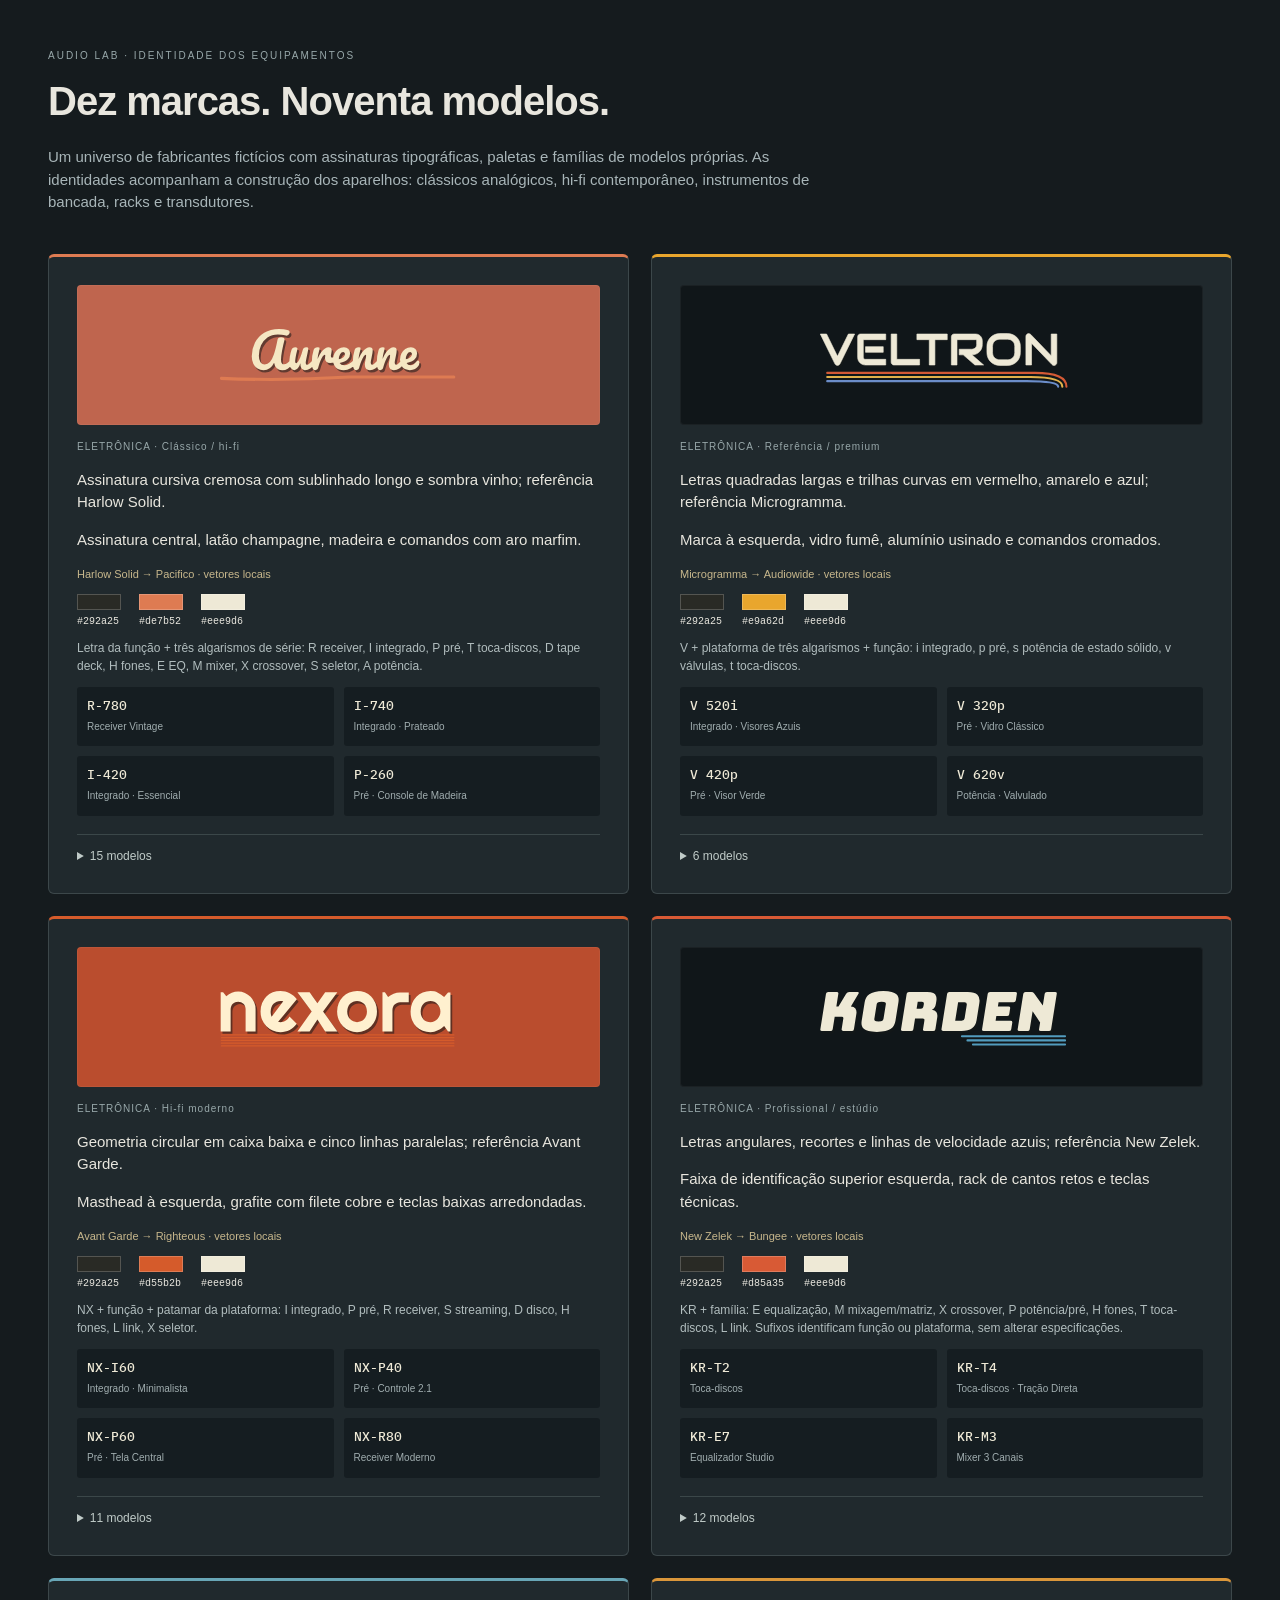
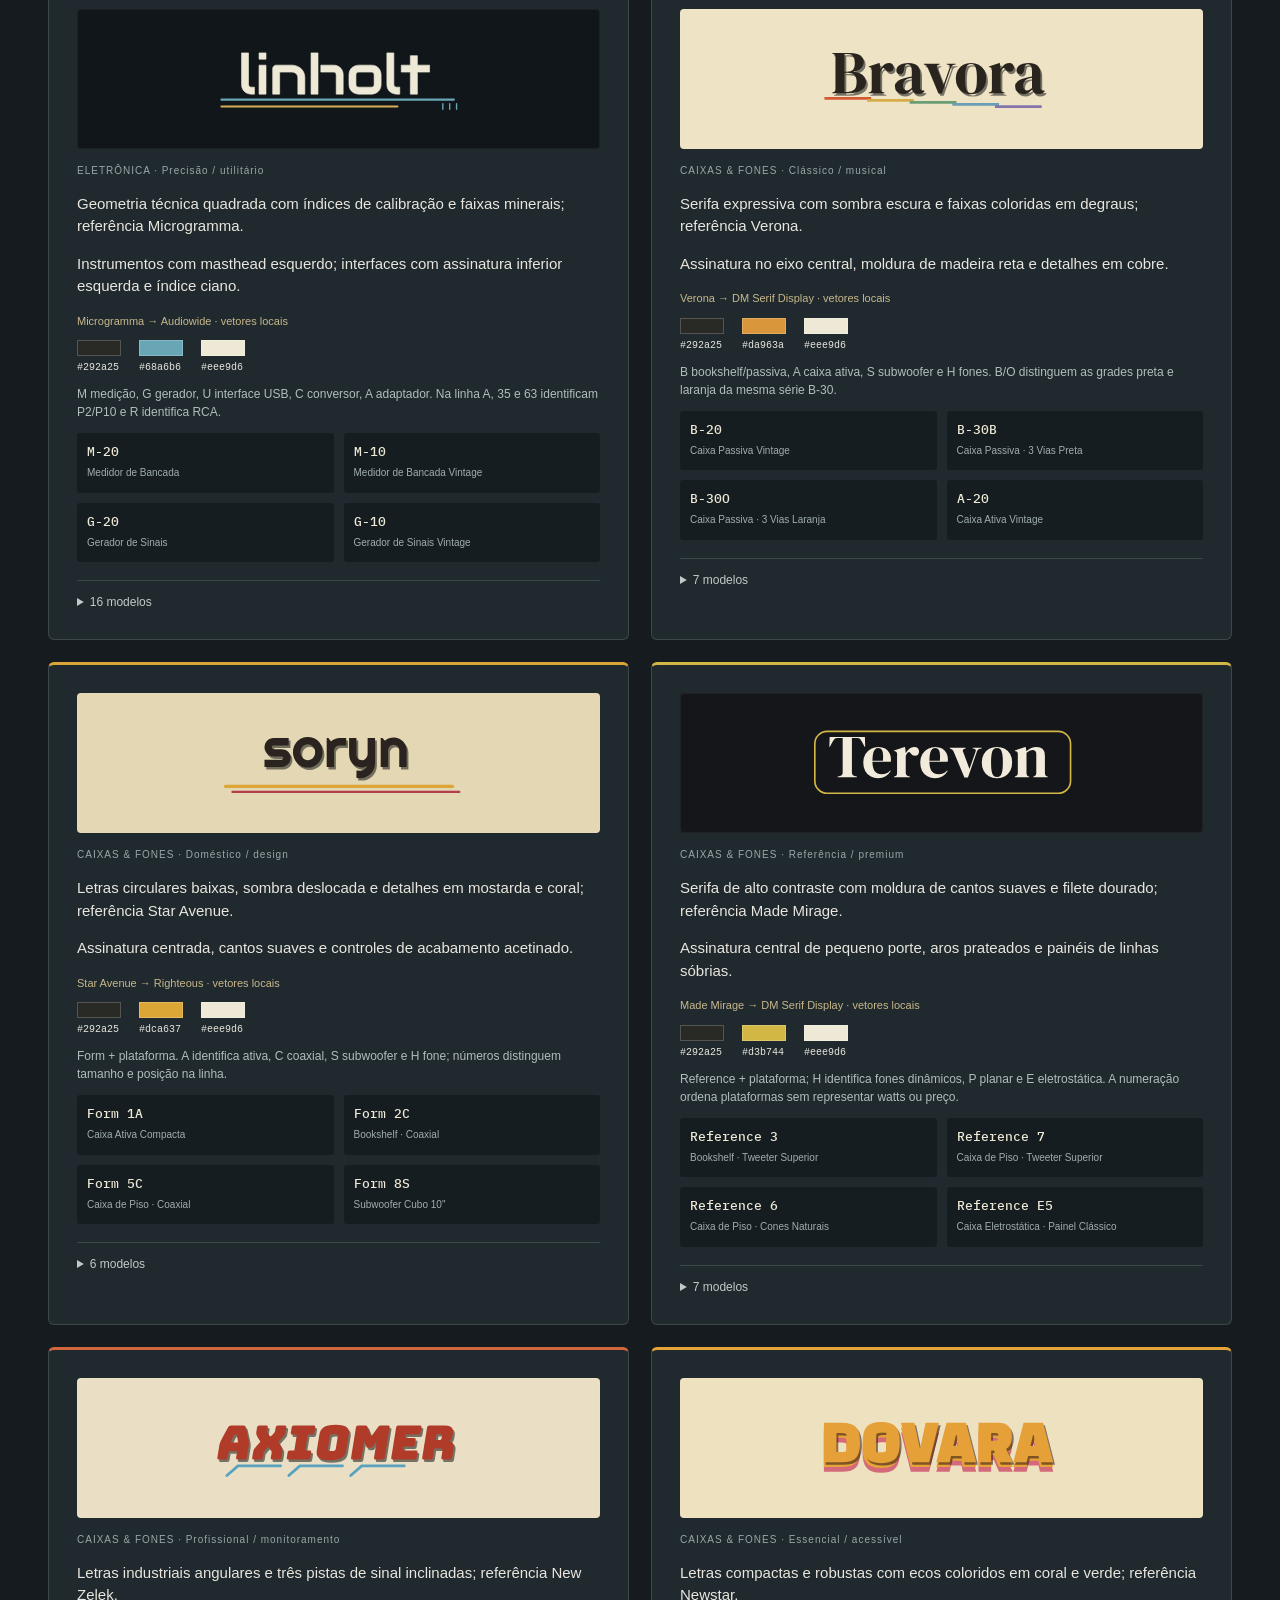
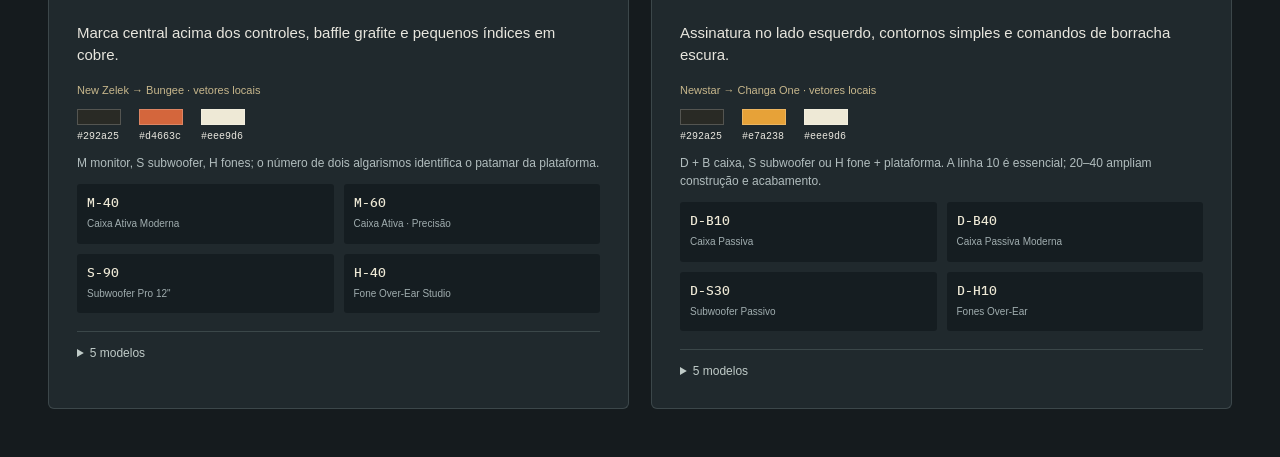
==== commit 378e54da: "Unify manufacturer product families and reserve safe logo areas" ====
--- a/assets/brands/index.html
+++ b/assets/brands/index.html
@@ -1,4 +1,4 @@
 <!doctype html><html lang="pt-BR"><meta charset="utf-8"><meta name="viewport" content="width=device-width,initial-scale=1"><title>Audio Lab · Marcas e modelos</title><style>
 @font-face{font-family:'Equipment Vintage';src:url('../fonts/barlowcondensed/BarlowCondensed-SemiBold.ttf')}@font-face{font-family:'Equipment Digital';src:url('../fonts/ibmplexmono/IBMPlexMono-Medium.ttf')}
 *{box-sizing:border-box}body{margin:0;background:#151b1e;color:#e8e6de;font:15px/1.5 Arial,sans-serif;padding:48px;max-width:1500px;margin:auto}h1{font-size:40px;margin:8px 0 10px;letter-spacing:-1px}.intro{max-width:800px;color:#a8b5b8;margin-bottom:40px}.eyebrow,.sector{font-size:10px;letter-spacing:2px;color:#98a8aa}main{display:grid;grid-template-columns:1fr 1fr;gap:22px}article{padding:28px;background:#20292d;border:1px solid #3c474a;border-top:3px solid var(--accent);border-radius:6px}header{height:140px;padding:25px;display:flex;align-items:center;justify-content:center;color:var(--ink);background:#101619;border-radius:4px;box-shadow:inset 0 0 0 1px #ffffff0c}article[data-brand="aurenne"] header{background:#bf654e;color:#f5e7c3}article[data-brand="bravora"] header{background:#efe3c6;color:#29251e}article[data-brand="nexora"] header{background:#ba4d2e;color:#fff0cf}article[data-brand="soryn"] header{background:#e4d7b3;color:#2a2320}article[data-brand="dovara"] header{background:#ede1bf;color:#e5a037}article[data-brand="dovara"] header svg{--brand-shadow:#2b1414}article[data-brand="axiomer"] header{background:#eadfc4;color:#b13b29}article[data-brand="terevon"] header{background:#141619;color:#f2ebdc}header svg{width:330px;max-width:100%;height:66px}.reference{font-size:11px;color:#c7b78c}.brand-accent{color:var(--accent)}.sector{letter-spacing:1px;margin:14px 0}.palette{display:flex;gap:18px;font:10px monospace}.palette span{display:grid;gap:6px}.palette i{width:44px;height:16px;border:1px solid #ffffff33}.rule{font-size:12px;color:#b1bdbe}.models{display:grid;grid-template-columns:1fr 1fr;gap:10px}.models span{padding:10px;background:#151d21;border-radius:3px}.models b{display:block;color:var(--ink);font:13px 'Equipment Digital',monospace}.models small{font-size:10px;color:#a0adaf}details{margin-top:18px;border-top:1px solid #3b4749;padding-top:12px}summary{cursor:pointer;font-size:12px;color:#c0cbc8}details p{font-size:12px;margin:9px 0}@media(max-width:700px){body{padding:24px}main{grid-template-columns:1fr}h1{font-size:30px}}
-</style><div class="eyebrow">AUDIO LAB · IDENTIDADE DOS EQUIPAMENTOS</div><h1>Dez marcas. Noventa modelos.</h1><p class="intro">Um universo de fabricantes fictícios com assinaturas tipográficas, paletas e famílias de modelos próprias. As identidades acompanham a construção dos aparelhos: clássicos analógicos, hi-fi contemporâneo, instrumentos de bancada, racks e transdutores.</p><main><article data-brand="aurenne" style="--accent:#de7b52;--ink:#eee9d6;--brand-color-1:#de7b52;--brand-color-2:#702e39"><header><svg class="equipment-brand-logo" data-wordmark="AURENNE" viewBox="45 0 195 48" xmlns="http://www.w3.org/2000/svg" aria-hidden="true" focusable="false"><path d="M57 41Q102 43 150 40H226" fill="none" stroke="var(--brand-color-1,currentColor)" stroke-width="2.2" stroke-linecap="round"/><path d="M79.05 24.98Q79.05 19.63 81.34 15.08Q83.62 10.52 88.09 7.76Q92.56 5 98.82 5Q100.43 5 102.28 5.25Q104.13 5.49 105.64 5.98Q106.62 6.27 106.62 7.39Q106.62 8.31 105.94 9.11Q105.25 9.92 104.34 9.92Q104.06 9.92 103.92 9.89Q102.09 9.47 100.79 9.27Q99.48 9.08 98.04 9.08Q93.58 9.08 90.45 11.24Q87.32 13.41 85.77 16.96Q84.22 20.51 84.22 24.62Q84.22 27.61 85.4 29.25Q86.58 30.89 88.48 30.89Q90.62 30.89 92.24 29.13Q93.86 27.37 95.19 23.43Q96.53 19.49 97.83 12.74Q98.04 11.75 98.68 11.4Q99.31 11.05 100.36 11.05Q102.86 11.05 102.86 12.67Q102.86 12.95 102.75 13.37Q101.84 16.78 101.08 20.91Q100.33 25.05 100.33 27.19Q100.33 29.09 100.89 29.95Q101.45 30.81 102.61 30.81Q103.74 30.81 104.76 30.06Q105.78 29.3 107.33 27.47Q107.75 26.98 108.28 26.98Q108.73 26.98 109 27.4Q109.26 27.83 109.26 28.56Q109.26 29.94 108.59 30.74Q106.87 32.82 105.22 33.91Q103.56 35 101.17 35Q98.71 35 97.2 33.58Q95.69 32.15 95.3 29.55Q92.7 35 87.63 35Q85.21 35 83.25 33.8Q81.3 32.61 80.18 30.34Q79.05 28.07 79.05 24.98ZM106.41 29.9Q106.41 27.26 106.76 25.06Q107.12 22.87 107.92 20.4Q108.28 19.35 108.91 18.89Q109.54 18.43 110.91 18.43Q111.69 18.43 111.99 18.68Q112.29 18.93 112.29 19.42Q112.29 19.7 111.9 21.32Q111.55 22.62 111.34 23.68Q110.63 27.37 110.63 28.6Q110.63 29.34 110.81 29.64Q110.98 29.94 111.37 29.94Q111.9 29.94 112.69 28.88Q113.48 27.83 114.38 25.68Q115.28 23.53 116.12 20.4Q116.4 19.35 116.98 18.89Q117.56 18.43 118.72 18.43Q119.53 18.43 119.85 18.63Q120.16 18.82 120.16 19.35Q120.16 20.23 119.28 24.17Q118.3 28.67 118.3 29.72Q118.3 30.39 118.58 30.76Q118.86 31.13 119.32 31.13Q120.02 31.13 120.99 30.27Q121.96 29.41 123.58 27.47Q124 26.98 124.53 26.98Q124.98 26.98 125.25 27.4Q125.51 27.83 125.51 28.56Q125.51 29.97 124.84 30.74Q123.33 32.61 121.59 33.8Q119.85 35 117.63 35Q115.94 35 115.15 33.7Q114.36 32.4 114.36 30.04Q113.76 32.43 112.57 33.72Q111.37 35 110 35Q108.42 35 107.42 33.54Q106.41 32.08 106.41 29.9ZM122.73 29.09Q122.73 24.52 124.03 20.4Q124.35 19.38 125.07 18.91Q125.79 18.43 127.09 18.43Q127.8 18.43 128.08 18.61Q128.36 18.79 128.36 19.28Q128.36 19.84 127.83 21.81Q127.48 23.22 127.27 24.27Q127.06 25.33 126.92 26.88Q128.08 23.85 129.52 21.95Q130.96 20.05 132.35 19.24Q133.74 18.43 134.9 18.43Q137.19 18.43 137.19 20.72Q137.19 21.18 136.87 22.94Q136.59 24.34 136.59 24.7Q136.59 25.93 137.47 25.93Q138.45 25.93 140 24.38Q140.46 23.92 140.95 23.92Q141.41 23.92 141.67 24.33Q141.93 24.73 141.93 25.4Q141.93 26.7 141.23 27.44Q140.25 28.46 138.93 29.18Q137.61 29.9 136.13 29.9Q134.27 29.9 133.3 28.95Q132.33 28 132.33 26.38Q132.33 25.86 132.44 25.33Q132.51 24.62 132.51 24.38Q132.51 23.82 132.12 23.82Q131.59 23.82 130.73 24.99Q129.87 26.17 129.03 28.11Q128.18 30.04 127.66 32.19Q127.27 33.84 126.76 34.42Q126.25 35 125.16 35Q123.82 35 123.28 33.59Q122.73 32.19 122.73 29.09ZM155.33 28.56Q155.33 29.97 154.67 30.74Q153.36 32.33 150.99 33.66Q148.62 35 145.91 35Q142.22 35 140.18 33Q138.14 30.99 138.14 27.51Q138.14 25.08 139.16 22.99Q140.18 20.9 141.99 19.67Q143.8 18.43 146.08 18.43Q148.12 18.43 149.36 19.65Q150.59 20.86 150.59 22.94Q150.59 25.36 148.85 27.1Q147.1 28.85 142.95 29.87Q143.83 31.48 146.3 31.48Q147.88 31.48 149.9 30.38Q151.92 29.27 153.4 27.47Q153.82 26.98 154.35 26.98Q154.81 26.98 155.07 27.4Q155.33 27.83 155.33 28.56ZM142.39 27.05V27.12Q144.47 26.63 145.66 25.64Q146.86 24.66 146.86 23.36Q146.86 22.69 146.49 22.29Q146.12 21.88 145.49 21.88Q144.19 21.88 143.29 23.39Q142.39 24.91 142.39 27.05ZM152.56 29.09Q152.56 24.52 153.86 20.4Q154.17 19.38 154.89 18.91Q155.62 18.43 156.92 18.43Q157.62 18.43 157.9 18.61Q158.18 18.79 158.18 19.28Q158.18 19.84 157.66 21.81Q157.3 23.22 157.09 24.27Q156.88 25.33 156.74 26.88Q157.9 23.85 159.34 21.95Q160.79 20.05 162.17 19.24Q163.56 18.43 164.72 18.43Q167.01 18.43 167.01 20.72Q167.01 22.09 166.24 25.68Q165.57 28.74 165.57 29.72Q165.57 31.13 166.59 31.13Q167.29 31.13 168.26 30.27Q169.23 29.41 170.84 27.47Q171.27 26.98 171.79 26.98Q172.25 26.98 172.51 27.4Q172.78 27.83 172.78 28.56Q172.78 29.97 172.11 30.74Q170.6 32.61 168.86 33.8Q167.12 35 164.9 35Q163.11 35 162.19 33.96Q161.28 32.92 161.28 30.96Q161.28 29.97 161.77 27.44Q162.23 25.22 162.23 24.38Q162.23 23.82 161.84 23.82Q161.38 23.82 160.56 24.99Q159.73 26.17 158.87 28.11Q158.01 30.04 157.48 32.19Q157.09 33.84 156.58 34.42Q156.07 35 154.98 35Q153.65 35 153.1 33.59Q152.56 32.19 152.56 29.09ZM170 29.09Q170 24.52 171.3 20.4Q171.62 19.38 172.34 18.91Q173.06 18.43 174.36 18.43Q175.06 18.43 175.35 18.61Q175.63 18.79 175.63 19.28Q175.63 19.84 175.1 21.81Q174.75 23.22 174.54 24.27Q174.33 25.33 174.19 26.88Q175.35 23.85 176.79 21.95Q178.23 20.05 179.62 19.24Q181.01 18.43 182.17 18.43Q184.45 18.43 184.45 20.72Q184.45 22.09 183.68 25.68Q183.01 28.74 183.01 29.72Q183.01 31.13 184.03 31.13Q184.74 31.13 185.7 30.27Q186.67 29.41 188.29 27.47Q188.71 26.98 189.24 26.98Q189.7 26.98 189.96 27.4Q190.22 27.83 190.22 28.56Q190.22 29.97 189.55 30.74Q188.04 32.61 186.3 33.8Q184.56 35 182.34 35Q180.55 35 179.64 33.96Q178.72 32.92 178.72 30.96Q178.72 29.97 179.21 27.44Q179.67 25.22 179.67 24.38Q179.67 23.82 179.28 23.82Q178.83 23.82 178 24.99Q177.17 26.17 176.31 28.11Q175.45 30.04 174.92 32.19Q174.54 33.84 174.03 34.42Q173.52 35 172.43 35Q171.09 35 170.55 33.59Q170 32.19 170 29.09ZM200.95 29.62Q200.95 30.89 200.35 31.8Q199.37 33.31 197.77 34.16Q196.17 35 193.95 35Q190.57 35 188.71 32.98Q186.85 30.96 186.85 27.51Q186.85 25.08 187.87 22.99Q188.89 20.9 190.7 19.67Q192.51 18.43 194.79 18.43Q196.83 18.43 198.07 19.65Q199.3 20.86 199.3 22.94Q199.3 25.36 197.56 27.1Q195.81 28.85 191.63 29.87Q192.47 31.48 194.48 31.48Q195.92 31.48 196.85 30.81Q197.78 30.15 199.02 28.56Q199.44 28.04 199.96 28.04Q200.42 28.04 200.69 28.46Q200.95 28.88 200.95 29.62ZM191.1 27.05V27.12Q193.18 26.63 194.37 25.64Q195.57 24.66 195.57 23.36Q195.57 22.69 195.2 22.29Q194.83 21.88 194.2 21.88Q192.9 21.88 192 23.39Q191.1 24.91 191.1 27.05Z" fill="var(--brand-shadow,#141819)" opacity=".55" transform="translate(1.3 1.8)"/><path class="brand-wordmark" d="M79.05 24.98Q79.05 19.63 81.34 15.08Q83.62 10.52 88.09 7.76Q92.56 5 98.82 5Q100.43 5 102.28 5.25Q104.13 5.49 105.64 5.98Q106.62 6.27 106.62 7.39Q106.62 8.31 105.94 9.11Q105.25 9.92 104.34 9.92Q104.06 9.92 103.92 9.89Q102.09 9.47 100.79 9.27Q99.48 9.08 98.04 9.08Q93.58 9.08 90.45 11.24Q87.32 13.41 85.77 16.96Q84.22 20.51 84.22 24.62Q84.22 27.61 85.4 29.25Q86.58 30.89 88.48 30.89Q90.62 30.89 92.24 29.13Q93.86 27.37 95.19 23.43Q96.53 19.49 97.83 12.74Q98.04 11.75 98.68 11.4Q99.31 11.05 100.36 11.05Q102.86 11.05 102.86 12.67Q102.86 12.95 102.75 13.37Q101.84 16.78 101.08 20.91Q100.33 25.05 100.33 27.19Q100.33 29.09 100.89 29.95Q101.45 30.81 102.61 30.81Q103.74 30.81 104.76 30.06Q105.78 29.3 107.33 27.47Q107.75 26.98 108.28 26.98Q108.73 26.98 109 27.4Q109.26 27.83 109.26 28.56Q109.26 29.94 108.59 30.74Q106.87 32.82 105.22 33.91Q103.56 35 101.17 35Q98.71 35 97.2 33.58Q95.69 32.15 95.3 29.55Q92.7 35 87.63 35Q85.21 35 83.25 33.8Q81.3 32.61 80.18 30.34Q79.05 28.07 79.05 24.98ZM106.41 29.9Q106.41 27.26 106.76 25.06Q107.12 22.87 107.92 20.4Q108.28 19.35 108.91 18.89Q109.54 18.43 110.91 18.43Q111.69 18.43 111.99 18.68Q112.29 18.93 112.29 19.42Q112.29 19.7 111.9 21.32Q111.55 22.62 111.34 23.68Q110.63 27.37 110.63 28.6Q110.63 29.34 110.81 29.64Q110.98 29.94 111.37 29.94Q111.9 29.94 112.69 28.88Q113.48 27.83 114.38 25.68Q115.28 23.53 116.12 20.4Q116.4 19.35 116.98 18.89Q117.56 18.43 118.72 18.43Q119.53 18.43 119.85 18.63Q120.16 18.82 120.16 19.35Q120.16 20.23 119.28 24.17Q118.3 28.67 118.3 29.72Q118.3 30.39 118.58 30.76Q118.86 31.13 119.32 31.13Q120.02 31.13 120.99 30.27Q121.96 29.41 123.58 27.47Q124 26.98 124.53 26.98Q124.98 26.98 125.25 27.4Q125.51 27.83 125.51 28.56Q125.51 29.97 124.84 30.74Q123.33 32.61 121.59 33.8Q119.85 35 117.63 35Q115.94 35 115.15 33.7Q114.36 32.4 114.36 30.04Q113.76 32.43 112.57 33.72Q111.37 35 110 35Q108.42 35 107.42 33.54Q106.41 32.08 106.41 29.9ZM122.73 29.09Q122.73 24.52 124.03 20.4Q124.35 19.38 125.07 18.91Q125.79 18.43 127.09 18.43Q127.8 18.43 128.08 18.61Q128.36 18.79 128.36 19.28Q128.36 19.84 127.83 21.81Q127.48 23.22 127.27 24.27Q127.06 25.33 126.92 26.88Q128.08 23.85 129.52 21.95Q130.96 20.05 132.35 19.24Q133.74 18.43 134.9 18.43Q137.19 18.43 137.19 20.72Q137.19 21.18 136.87 22.94Q136.59 24.34 136.59 24.7Q136.59 25.93 137.47 25.93Q138.45 25.93 140 24.38Q140.46 23.92 140.95 23.92Q141.41 23.92 141.67 24.33Q141.93 24.73 141.93 25.4Q141.93 26.7 141.23 27.44Q140.25 28.46 138.93 29.18Q137.61 29.9 136.13 29.9Q134.27 29.9 133.3 28.95Q132.33 28 132.33 26.38Q132.33 25.86 132.44 25.33Q132.51 24.62 132.51 24.38Q132.51 23.82 132.12 23.82Q131.59 23.82 130.73 24.99Q129.87 26.17 129.03 28.11Q128.18 30.04 127.66 32.19Q127.27 33.84 126.76 34.42Q126.25 35 125.16 35Q123.82 35 123.28 33.59Q122.73 32.19 122.73 29.09ZM155.33 28.56Q155.33 29.97 154.67 30.74Q153.36 32.33 150.99 33.66Q148.62 35 145.91 35Q142.22 35 140.18 33Q138.14 30.99 138.14 27.51Q138.14 25.08 139.16 22.99Q140.18 20.9 141.99 19.67Q143.8 18.43 146.08 18.43Q148.12 18.43 149.36 19.65Q150.59 20.86 150.59 22.94Q150.59 25.36 148.85 27.1Q147.1 28.85 142.95 29.87Q143.83 31.48 146.3 31.48Q147.88 31.48 149.9 30.38Q151.92 29.27 153.4 27.47Q153.82 26.98 154.35 26.98Q154.81 26.98 155.07 27.4Q155.33 27.83 155.33 28.56ZM142.39 27.05V27.12Q144.47 26.63 145.66 25.64Q146.86 24.66 146.86 23.36Q146.86 22.69 146.49 22.29Q146.12 21.88 145.49 21.88Q144.19 21.88 143.29 23.39Q142.39 24.91 142.39 27.05ZM152.56 29.09Q152.56 24.52 153.86 20.4Q154.17 19.38 154.89 18.91Q155.62 18.43 156.92 18.43Q157.62 18.43 157.9 18.61Q158.18 18.79 158.18 19.28Q158.18 19.84 157.66 21.81Q157.3 23.22 157.09 24.27Q156.88 25.33 156.74 26.88Q157.9 23.85 159.34 21.95Q160.79 20.05 162.17 19.24Q163.56 18.43 164.72 18.43Q167.01 18.43 167.01 20.72Q167.01 22.09 166.24 25.68Q165.57 28.74 165.57 29.72Q165.57 31.13 166.59 31.13Q167.29 31.13 168.26 30.27Q169.23 29.41 170.84 27.47Q171.27 26.98 171.79 26.98Q172.25 26.98 172.51 27.4Q172.78 27.83 172.78 28.56Q172.78 29.97 172.11 30.74Q170.6 32.61 168.86 33.8Q167.12 35 164.9 35Q163.11 35 162.19 33.96Q161.28 32.92 161.28 30.96Q161.28 29.97 161.77 27.44Q162.23 25.22 162.23 24.38Q162.23 23.82 161.84 23.82Q161.38 23.82 160.56 24.99Q159.73 26.17 158.87 28.11Q158.01 30.04 157.48 32.19Q157.09 33.84 156.58 34.42Q156.07 35 154.98 35Q153.65 35 153.1 33.59Q152.56 32.19 152.56 29.09ZM170 29.09Q170 24.52 171.3 20.4Q171.62 19.38 172.34 18.91Q173.06 18.43 174.36 18.43Q175.06 18.43 175.35 18.61Q175.63 18.79 175.63 19.28Q175.63 19.84 175.1 21.81Q174.75 23.22 174.54 24.27Q174.33 25.33 174.19 26.88Q175.35 23.85 176.79 21.95Q178.23 20.05 179.62 19.24Q181.01 18.43 182.17 18.43Q184.45 18.43 184.45 20.72Q184.45 22.09 183.68 25.68Q183.01 28.74 183.01 29.72Q183.01 31.13 184.03 31.13Q184.74 31.13 185.7 30.27Q186.67 29.41 188.29 27.47Q188.71 26.98 189.24 26.98Q189.7 26.98 189.96 27.4Q190.22 27.83 190.22 28.56Q190.22 29.97 189.55 30.74Q188.04 32.61 186.3 33.8Q184.56 35 182.34 35Q180.55 35 179.64 33.96Q178.72 32.92 178.72 30.96Q178.72 29.97 179.21 27.44Q179.67 25.22 179.67 24.38Q179.67 23.82 179.28 23.82Q178.83 23.82 178 24.99Q177.17 26.17 176.31 28.11Q175.45 30.04 174.92 32.19Q174.54 33.84 174.03 34.42Q173.52 35 172.43 35Q171.09 35 170.55 33.59Q170 32.19 170 29.09ZM200.95 29.62Q200.95 30.89 200.35 31.8Q199.37 33.31 197.77 34.16Q196.17 35 193.95 35Q190.57 35 188.71 32.98Q186.85 30.96 186.85 27.51Q186.85 25.08 187.87 22.99Q188.89 20.9 190.7 19.67Q192.51 18.43 194.79 18.43Q196.83 18.43 198.07 19.65Q199.3 20.86 199.3 22.94Q199.3 25.36 197.56 27.1Q195.81 28.85 191.63 29.87Q192.47 31.48 194.48 31.48Q195.92 31.48 196.85 30.81Q197.78 30.15 199.02 28.56Q199.44 28.04 199.96 28.04Q200.42 28.04 200.69 28.46Q200.95 28.88 200.95 29.62ZM191.1 27.05V27.12Q193.18 26.63 194.37 25.64Q195.57 24.66 195.57 23.36Q195.57 22.69 195.2 22.29Q194.83 21.88 194.2 21.88Q192.9 21.88 192 23.39Q191.1 24.91 191.1 27.05Z" fill="currentColor" stroke="currentColor" stroke-width="0" stroke-linejoin="round"/></svg></header><div class="sector">ELETRÔNICA · Clássico / hi-fi</div><p>Assinatura cursiva cremosa com sublinhado longo e sombra vinho; referência Harlow Solid.</p><p class="reference">Harlow Solid → Pacifico · vetores locais</p><div class="palette"><span><i style="background:#292a25"></i>#292a25</span><span><i style="background:#de7b52"></i>#de7b52</span><span><i style="background:#eee9d6"></i>#eee9d6</span></div><p class="rule">Letra da função + três algarismos de série: R receiver, I integrado, P pré, T toca-discos, D tape deck, H fones, E EQ, M mixer, X crossover, S seletor, A potência.</p><div class="models"><span><b>R-780</b><small>Receiver Vintage</small></span><span><b>I-740</b><small>Integrado · Prateado</small></span><span><b>I-420</b><small>Integrado · Essencial</small></span><span><b>P-260</b><small>Pré · Console de Madeira</small></span></div><details><summary>15 modelos</summary><p><b>R-780</b> · Receiver Vintage</p><p><b>I-740</b> · Integrado · Prateado</p><p><b>I-420</b> · Integrado · Essencial</p><p><b>P-260</b> · Pré · Console de Madeira</p><p><b>H-120</b> · Amplificador de Fone Vintage</p><p><b>T-240</b> · Toca-discos Vintage</p><p><b>T-360</b> · Toca-discos Tangencial</p><p><b>D-340</b> · Tape Deck de Rolo</p><p><b>E-270</b> · Equalizador Vintage</p><p><b>M-330</b> · Mixer Vintage</p><p><b>X-310</b> · Crossover Vintage</p><p><b>A-640</b> · Amplificador de Potência Vintage</p><p><b>S-210</b> · Seletor RCA Vintage</p><p><b>S-340</b> · Seletor RCA 3×4 Vintage</p><p><b>S-220</b> · Seletor de Caixas A/B Vintage</p></details></article><article data-brand="veltron" style="--accent:#e9a62d;--ink:#eee9d6;--brand-color-1:#e9a62d;--brand-color-2:#6b8dc9"><header><svg class="equipment-brand-logo" data-wordmark="VELTRON" viewBox="45 0 195 48" xmlns="http://www.w3.org/2000/svg" aria-hidden="true" focusable="false"><path d="M59 37H210Q233 37 233 47" fill="none" stroke="#d45a35" stroke-width="1.5" stroke-linecap="round"/><path d="M59 40H207Q230 40 230 47" fill="none" stroke="#e2b24b" stroke-width="1.5" stroke-linecap="round"/><path d="M59 43H204Q227 43 227 47" fill="none" stroke="#6b8dc9" stroke-width="1.5" stroke-linecap="round"/><path d="M78.96 8.75 68.31 30.45Q68.05 30.95 67.56 31.25Q67.07 31.56 66.47 31.56Q65.89 31.56 65.4 31.25Q64.9 30.95 64.64 30.45L54 8.75H58.56L66.47 24.96L74.41 8.75ZM99.76 22.05H86.88V17.95H99.76ZM101.59 31.25H86.88Q86.03 31.25 85.03 30.95Q84.02 30.65 83.17 29.97Q82.31 29.29 81.74 28.2Q81.17 27.11 81.17 25.52V10.81Q81.17 10.38 81.33 10.01Q81.48 9.63 81.76 9.35Q82.03 9.07 82.41 8.91Q82.78 8.75 83.22 8.75H101.59V12.83H85.25V25.52Q85.25 26.32 85.67 26.75Q86.09 27.17 86.91 27.17H101.59ZM126.19 31.25H107.58Q107.15 31.25 106.77 31.09Q106.39 30.93 106.12 30.66Q105.84 30.38 105.69 30.01Q105.53 29.63 105.53 29.19V8.75H109.61V27.17H126.19ZM146.31 12.83H137.33V31.25H133.25V12.83H124.24V8.75H146.31ZM171.79 16.31Q171.79 17.71 171.44 18.81Q171.1 19.91 170.51 20.75Q169.92 21.58 169.15 22.18Q168.38 22.78 167.55 23.16Q166.71 23.55 165.85 23.72Q165 23.89 164.24 23.89L172.76 31.25H166.45L157.95 23.89H155.02V19.81H164.24Q165.01 19.75 165.65 19.49Q166.28 19.23 166.75 18.79Q167.21 18.35 167.46 17.73Q167.71 17.11 167.71 16.31V13.74Q167.71 13.4 167.62 13.22Q167.54 13.04 167.4 12.95Q167.27 12.86 167.12 12.85Q166.97 12.83 166.85 12.83H153.39V31.25H149.31V10.81Q149.31 10.38 149.47 10.01Q149.62 9.63 149.9 9.35Q150.17 9.07 150.55 8.91Q150.93 8.75 151.36 8.75H166.85Q168.21 8.75 169.15 9.25Q170.09 9.74 170.68 10.49Q171.27 11.23 171.53 12.09Q171.79 12.96 171.79 13.71ZM199.49 22.15Q199.49 24.2 198.78 25.93Q198.08 27.65 196.82 28.91Q195.57 30.16 193.85 30.86Q192.13 31.56 190.11 31.56H184.59Q182.56 31.56 180.84 30.86Q179.11 30.16 177.86 28.91Q176.6 27.65 175.89 25.93Q175.18 24.2 175.18 22.15V17.85Q175.18 15.81 175.89 14.08Q176.6 12.35 177.86 11.1Q179.11 9.85 180.84 9.15Q182.56 8.44 184.59 8.44H190.11Q192.13 8.44 193.85 9.15Q195.57 9.85 196.82 11.1Q198.08 12.35 198.78 14.08Q199.49 15.81 199.49 17.85ZM195.41 17.85Q195.41 16.64 195.03 15.66Q194.64 14.68 193.95 13.98Q193.25 13.29 192.27 12.9Q191.29 12.52 190.11 12.52H184.59Q183.4 12.52 182.42 12.9Q181.44 13.29 180.73 13.98Q180.02 14.68 179.64 15.66Q179.25 16.64 179.25 17.85V22.15Q179.25 23.36 179.64 24.34Q180.02 25.32 180.73 26.02Q181.44 26.71 182.42 27.1Q183.4 27.48 184.59 27.48H190.08Q191.27 27.48 192.25 27.1Q193.23 26.71 193.94 26.02Q194.64 25.32 195.03 24.34Q195.41 23.36 195.41 22.15ZM226 29.51Q226 29.95 225.84 30.32Q225.67 30.7 225.4 30.97Q225.12 31.25 224.75 31.4Q224.37 31.56 223.95 31.56Q223.57 31.56 223.18 31.42Q222.8 31.28 222.5 30.96L207.6 15.4V31.25H203.52V10.49Q203.52 9.87 203.87 9.36Q204.23 8.85 204.78 8.6Q205.36 8.36 205.97 8.48Q206.58 8.6 207.02 9.05L221.92 24.6V8.75H226Z" fill="var(--brand-shadow,#141819)" opacity=".55" transform="translate(1.3 1.8)"/><path class="brand-wordmark" d="M78.96 8.75 68.31 30.45Q68.05 30.95 67.56 31.25Q67.07 31.56 66.47 31.56Q65.89 31.56 65.4 31.25Q64.9 30.95 64.64 30.45L54 8.75H58.56L66.47 24.96L74.41 8.75ZM99.76 22.05H86.88V17.95H99.76ZM101.59 31.25H86.88Q86.03 31.25 85.03 30.95Q84.02 30.65 83.17 29.97Q82.31 29.29 81.74 28.2Q81.17 27.11 81.17 25.52V10.81Q81.17 10.38 81.33 10.01Q81.48 9.63 81.76 9.35Q82.03 9.07 82.41 8.91Q82.78 8.75 83.22 8.75H101.59V12.83H85.25V25.52Q85.25 26.32 85.67 26.75Q86.09 27.17 86.91 27.17H101.59ZM126.19 31.25H107.58Q107.15 31.25 106.77 31.09Q106.39 30.93 106.12 30.66Q105.84 30.38 105.69 30.01Q105.53 29.63 105.53 29.19V8.75H109.61V27.17H126.19ZM146.31 12.83H137.33V31.25H133.25V12.83H124.24V8.75H146.31ZM171.79 16.31Q171.79 17.71 171.44 18.81Q171.1 19.91 170.51 20.75Q169.92 21.58 169.15 22.18Q168.38 22.78 167.55 23.16Q166.71 23.55 165.85 23.72Q165 23.89 164.24 23.89L172.76 31.25H166.45L157.95 23.89H155.02V19.81H164.24Q165.01 19.75 165.65 19.49Q166.28 19.23 166.75 18.79Q167.21 18.35 167.46 17.73Q167.71 17.11 167.71 16.31V13.74Q167.71 13.4 167.62 13.22Q167.54 13.04 167.4 12.95Q167.27 12.86 167.12 12.85Q166.97 12.83 166.85 12.83H153.39V31.25H149.31V10.81Q149.31 10.38 149.47 10.01Q149.62 9.63 149.9 9.35Q150.17 9.07 150.55 8.91Q150.93 8.75 151.36 8.75H166.85Q168.21 8.75 169.15 9.25Q170.09 9.74 170.68 10.49Q171.27 11.23 171.53 12.09Q171.79 12.96 171.79 13.71ZM199.49 22.15Q199.49 24.2 198.78 25.93Q198.08 27.65 196.82 28.91Q195.57 30.16 193.85 30.86Q192.13 31.56 190.11 31.56H184.59Q182.56 31.56 180.84 30.86Q179.11 30.16 177.86 28.91Q176.6 27.65 175.89 25.93Q175.18 24.2 175.18 22.15V17.85Q175.18 15.81 175.89 14.08Q176.6 12.35 177.86 11.1Q179.11 9.85 180.84 9.15Q182.56 8.44 184.59 8.44H190.11Q192.13 8.44 193.85 9.15Q195.57 9.85 196.82 11.1Q198.08 12.35 198.78 14.08Q199.49 15.81 199.49 17.85ZM195.41 17.85Q195.41 16.64 195.03 15.66Q194.64 14.68 193.95 13.98Q193.25 13.29 192.27 12.9Q191.29 12.52 190.11 12.52H184.59Q183.4 12.52 182.42 12.9Q181.44 13.29 180.73 13.98Q180.02 14.68 179.64 15.66Q179.25 16.64 179.25 17.85V22.15Q179.25 23.36 179.64 24.34Q180.02 25.32 180.73 26.02Q181.44 26.71 182.42 27.1Q183.4 27.48 184.59 27.48H190.08Q191.27 27.48 192.25 27.1Q193.23 26.71 193.94 26.02Q194.64 25.32 195.03 24.34Q195.41 23.36 195.41 22.15ZM226 29.51Q226 29.95 225.84 30.32Q225.67 30.7 225.4 30.97Q225.12 31.25 224.75 31.4Q224.37 31.56 223.95 31.56Q223.57 31.56 223.18 31.42Q222.8 31.28 222.5 30.96L207.6 15.4V31.25H203.52V10.49Q203.52 9.87 203.87 9.36Q204.23 8.85 204.78 8.6Q205.36 8.36 205.97 8.48Q206.58 8.6 207.02 9.05L221.92 24.6V8.75H226Z" fill="currentColor" stroke="currentColor" stroke-width="0.45" stroke-linejoin="round"/></svg></header><div class="sector">ELETRÔNICA · Referência / premium</div><p>Letras quadradas largas e trilhas curvas em vermelho, amarelo e azul; referência Microgramma.</p><p class="reference">Microgramma → Audiowide · vetores locais</p><div class="palette"><span><i style="background:#292a25"></i>#292a25</span><span><i style="background:#e9a62d"></i>#e9a62d</span><span><i style="background:#eee9d6"></i>#eee9d6</span></div><p class="rule">V + plataforma de três algarismos + função: i integrado, p pré, s potência de estado sólido, v válvulas, t toca-discos.</p><div class="models"><span><b>V 520i</b><small>Integrado · Visores Azuis</small></span><span><b>V 320p</b><small>Pré · Vidro Clássico</small></span><span><b>V 420p</b><small>Pré · Visor Verde</small></span><span><b>V 620v</b><small>Potência · Valvulado</small></span></div><details><summary>6 modelos</summary><p><b>V 520i</b> · Integrado · Visores Azuis</p><p><b>V 320p</b> · Pré · Vidro Clássico</p><p><b>V 420p</b> · Pré · Visor Verde</p><p><b>V 620v</b> · Potência · Valvulado</p><p><b>V 720s</b> · Potência · Visor Circular</p><p><b>V 240t</b> · Toca-discos · Prato de Vidro</p></details></article><article data-brand="nexora" style="--accent:#d55b2b;--ink:#eee9d6;--brand-color-1:#d55b2b;--brand-color-2:#e6c580"><header><svg class="equipment-brand-logo" data-wordmark="NEXORA" viewBox="45 0 195 48" xmlns="http://www.w3.org/2000/svg" aria-hidden="true" focusable="false"><path d="M57 37H226" fill="none" stroke="var(--brand-color-1,currentColor)" stroke-width="0.9" stroke-linecap="round"/><path d="M57 39H226" fill="none" stroke="var(--brand-color-1,currentColor)" stroke-width="0.9" stroke-linecap="round"/><path d="M57 41H226" fill="none" stroke="var(--brand-color-1,currentColor)" stroke-width="0.9" stroke-linecap="round"/><path d="M57 43H226" fill="none" stroke="var(--brand-color-1,currentColor)" stroke-width="0.9" stroke-linecap="round"/><path d="M57 45H226" fill="none" stroke="var(--brand-color-1,currentColor)" stroke-width="0.9" stroke-linecap="round"/><path d="M63.69 34.47H56.45V6.09H58.2L60.59 8.84Q62.34 7.25 64.55 6.39Q66.76 5.53 69.17 5.53Q71.77 5.53 74.08 6.52Q76.38 7.52 78.11 9.25Q79.83 10.99 80.82 13.31Q81.82 15.63 81.82 18.25V34.47H74.58V18.25Q74.58 17.14 74.16 16.14Q73.73 15.15 72.99 14.41Q72.25 13.67 71.27 13.24Q70.29 12.82 69.17 12.82Q68.03 12.82 67.03 13.24Q66.02 13.67 65.28 14.41Q64.54 15.15 64.11 16.14Q63.69 17.14 63.69 18.25ZM98.25 27.53Q98.67 27.66 99.09 27.7Q99.52 27.74 99.94 27.74Q101 27.74 101.98 27.45Q102.96 27.16 103.83 26.61Q104.69 26.07 105.36 25.29Q106.04 24.51 106.46 23.55L111.76 28.88Q110.76 30.31 109.44 31.45Q108.13 32.59 106.61 33.38Q105.08 34.18 103.4 34.59Q101.72 35 99.94 35Q96.95 35 94.31 33.89Q91.67 32.77 89.7 30.79Q87.73 28.8 86.59 26.06Q85.45 23.31 85.45 20.03Q85.45 16.66 86.59 13.88Q87.73 11.1 89.7 9.13Q91.67 7.17 94.31 6.09Q96.95 5 99.94 5Q101.72 5 103.41 5.42Q105.11 5.85 106.63 6.64Q108.16 7.44 109.48 8.59Q110.81 9.74 111.82 11.17ZM101.96 12.61Q101.45 12.42 100.96 12.37Q100.47 12.31 99.94 12.31Q98.46 12.31 97.15 12.86Q95.83 13.4 94.87 14.41Q93.9 15.42 93.34 16.83Q92.79 18.25 92.79 20.03Q92.79 20.42 92.83 20.93Q92.87 21.43 92.96 21.95Q93.05 22.46 93.18 22.94Q93.32 23.42 93.53 23.79ZM141.31 34.47H132.46L126.82 25.78L121.12 34.47H112.27L122.63 19.92L112.27 5.93H121.12L126.82 14.06L132.46 5.93H141.31L130.92 19.92ZM170.12 20.03Q170.12 23.21 168.98 25.95Q167.84 28.69 165.88 30.69Q163.92 32.69 161.28 33.85Q158.64 35 155.62 35Q152.63 35 149.99 33.85Q147.35 32.69 145.38 30.69Q143.41 28.69 142.27 25.95Q141.13 23.21 141.13 20.03Q141.13 16.79 142.27 14.04Q143.41 11.28 145.38 9.28Q147.35 7.28 149.99 6.14Q152.63 5 155.62 5Q158.64 5 161.28 6.07Q163.92 7.15 165.88 9.12Q167.84 11.1 168.98 13.86Q170.12 16.63 170.12 20.03ZM162.83 20.03Q162.83 18.28 162.26 16.86Q161.69 15.44 160.71 14.42Q159.73 13.4 158.42 12.86Q157.11 12.31 155.62 12.31Q154.14 12.31 152.83 12.86Q151.52 13.4 150.55 14.42Q149.58 15.44 149.02 16.86Q148.47 18.28 148.47 20.03Q148.47 21.67 149.02 23.07Q149.58 24.48 150.55 25.51Q151.52 26.55 152.83 27.14Q154.14 27.74 155.62 27.74Q157.11 27.74 158.42 27.18Q159.73 26.63 160.71 25.62Q161.69 24.61 162.26 23.18Q162.83 21.75 162.83 20.03ZM181.36 34.47H174.12V6.09H175.87L178.26 9.45Q180 7.86 182.23 7Q184.46 6.14 186.84 6.14H193.23V13.35H186.84Q185.7 13.35 184.7 13.77Q183.69 14.2 182.95 14.94Q182.2 15.68 181.78 16.69Q181.36 17.69 181.36 18.83ZM223.55 34.47H221.8L218.99 30.57Q217.95 31.5 216.8 32.31Q215.65 33.12 214.38 33.71Q213.11 34.31 211.77 34.66Q210.43 35 209.05 35Q206.06 35 203.42 33.99Q200.78 32.99 198.81 31.06Q196.83 29.14 195.69 26.36Q194.55 23.58 194.55 20.03Q194.55 16.71 195.69 13.94Q196.83 11.17 198.81 9.19Q200.78 7.2 203.42 6.1Q206.06 5 209.05 5Q210.43 5 211.78 5.34Q213.13 5.69 214.4 6.3Q215.68 6.91 216.83 7.73Q217.98 8.55 218.99 9.51L221.8 6.14H223.55ZM216.26 20.03Q216.26 18.54 215.69 17.15Q215.12 15.76 214.14 14.69Q213.16 13.61 211.85 12.96Q210.53 12.31 209.05 12.31Q207.57 12.31 206.25 12.82Q204.94 13.32 203.98 14.3Q203.01 15.28 202.45 16.73Q201.89 18.17 201.89 20.03Q201.89 21.88 202.45 23.33Q203.01 24.77 203.98 25.75Q204.94 26.73 206.25 27.23Q207.57 27.74 209.05 27.74Q210.53 27.74 211.85 27.09Q213.16 26.44 214.14 25.37Q215.12 24.29 215.69 22.9Q216.26 21.51 216.26 20.03Z" fill="var(--brand-shadow,#141819)" opacity=".55" transform="translate(1.3 1.8)"/><path class="brand-wordmark" d="M63.69 34.47H56.45V6.09H58.2L60.59 8.84Q62.34 7.25 64.55 6.39Q66.76 5.53 69.17 5.53Q71.77 5.53 74.08 6.52Q76.38 7.52 78.11 9.25Q79.83 10.99 80.82 13.31Q81.82 15.63 81.82 18.25V34.47H74.58V18.25Q74.58 17.14 74.16 16.14Q73.73 15.15 72.99 14.41Q72.25 13.67 71.27 13.24Q70.29 12.82 69.17 12.82Q68.03 12.82 67.03 13.24Q66.02 13.67 65.28 14.41Q64.54 15.15 64.11 16.14Q63.69 17.14 63.69 18.25ZM98.25 27.53Q98.67 27.66 99.09 27.7Q99.52 27.74 99.94 27.74Q101 27.74 101.98 27.45Q102.96 27.16 103.83 26.61Q104.69 26.07 105.36 25.29Q106.04 24.51 106.46 23.55L111.76 28.88Q110.76 30.31 109.44 31.45Q108.13 32.59 106.61 33.38Q105.08 34.18 103.4 34.59Q101.72 35 99.94 35Q96.95 35 94.31 33.89Q91.67 32.77 89.7 30.79Q87.73 28.8 86.59 26.06Q85.45 23.31 85.45 20.03Q85.45 16.66 86.59 13.88Q87.73 11.1 89.7 9.13Q91.67 7.17 94.31 6.09Q96.95 5 99.94 5Q101.72 5 103.41 5.42Q105.11 5.85 106.63 6.64Q108.16 7.44 109.48 8.59Q110.81 9.74 111.82 11.17ZM101.96 12.61Q101.45 12.42 100.96 12.37Q100.47 12.31 99.94 12.31Q98.46 12.31 97.15 12.86Q95.83 13.4 94.87 14.41Q93.9 15.42 93.34 16.83Q92.79 18.25 92.79 20.03Q92.79 20.42 92.83 20.93Q92.87 21.43 92.96 21.95Q93.05 22.46 93.18 22.94Q93.32 23.42 93.53 23.79ZM141.31 34.47H132.46L126.82 25.78L121.12 34.47H112.27L122.63 19.92L112.27 5.93H121.12L126.82 14.06L132.46 5.93H141.31L130.92 19.92ZM170.12 20.03Q170.12 23.21 168.98 25.95Q167.84 28.69 165.88 30.69Q163.92 32.69 161.28 33.85Q158.64 35 155.62 35Q152.63 35 149.99 33.85Q147.35 32.69 145.38 30.69Q143.41 28.69 142.27 25.95Q141.13 23.21 141.13 20.03Q141.13 16.79 142.27 14.04Q143.41 11.28 145.38 9.28Q147.35 7.28 149.99 6.14Q152.63 5 155.62 5Q158.64 5 161.28 6.07Q163.92 7.15 165.88 9.12Q167.84 11.1 168.98 13.86Q170.12 16.63 170.12 20.03ZM162.83 20.03Q162.83 18.28 162.26 16.86Q161.69 15.44 160.71 14.42Q159.73 13.4 158.42 12.86Q157.11 12.31 155.62 12.31Q154.14 12.31 152.83 12.86Q151.52 13.4 150.55 14.42Q149.58 15.44 149.02 16.86Q148.47 18.28 148.47 20.03Q148.47 21.67 149.02 23.07Q149.58 24.48 150.55 25.51Q151.52 26.55 152.83 27.14Q154.14 27.74 155.62 27.74Q157.11 27.74 158.42 27.18Q159.73 26.63 160.71 25.62Q161.69 24.61 162.26 23.18Q162.83 21.75 162.83 20.03ZM181.36 34.47H174.12V6.09H175.87L178.26 9.45Q180 7.86 182.23 7Q184.46 6.14 186.84 6.14H193.23V13.35H186.84Q185.7 13.35 184.7 13.77Q183.69 14.2 182.95 14.94Q182.2 15.68 181.78 16.69Q181.36 17.69 181.36 18.83ZM223.55 34.47H221.8L218.99 30.57Q217.95 31.5 216.8 32.31Q215.65 33.12 214.38 33.71Q213.11 34.31 211.77 34.66Q210.43 35 209.05 35Q206.06 35 203.42 33.99Q200.78 32.99 198.81 31.06Q196.83 29.14 195.69 26.36Q194.55 23.58 194.55 20.03Q194.55 16.71 195.69 13.94Q196.83 11.17 198.81 9.19Q200.78 7.2 203.42 6.1Q206.06 5 209.05 5Q210.43 5 211.78 5.34Q213.13 5.69 214.4 6.3Q215.68 6.91 216.83 7.73Q217.98 8.55 218.99 9.51L221.8 6.14H223.55ZM216.26 20.03Q216.26 18.54 215.69 17.15Q215.12 15.76 214.14 14.69Q213.16 13.61 211.85 12.96Q210.53 12.31 209.05 12.31Q207.57 12.31 206.25 12.82Q204.94 13.32 203.98 14.3Q203.01 15.28 202.45 16.73Q201.89 18.17 201.89 20.03Q201.89 21.88 202.45 23.33Q203.01 24.77 203.98 25.75Q204.94 26.73 206.25 27.23Q207.57 27.74 209.05 27.74Q210.53 27.74 211.85 27.09Q213.16 26.44 214.14 25.37Q215.12 24.29 215.69 22.9Q216.26 21.51 216.26 20.03Z" fill="currentColor" stroke="currentColor" stroke-width="0" stroke-linejoin="round"/></svg></header><div class="sector">ELETRÔNICA · Hi-fi moderno</div><p>Geometria circular em caixa baixa e cinco linhas paralelas; referência Avant Garde.</p><p class="reference">Avant Garde → Righteous · vetores locais</p><div class="palette"><span><i style="background:#292a25"></i>#292a25</span><span><i style="background:#d55b2b"></i>#d55b2b</span><span><i style="background:#eee9d6"></i>#eee9d6</span></div><p class="rule">NX + função + patamar da plataforma: I integrado, P pré, R receiver, S streaming, D disco, H fones, L link, X seletor.</p><div class="models"><span><b>NX-I60</b><small>Integrado · Minimalista</small></span><span><b>NX-P40</b><small>Pré · Controle 2.1</small></span><span><b>NX-P60</b><small>Pré · Tela Central</small></span><span><b>NX-R80</b><small>Receiver Moderno</small></span></div><details><summary>11 modelos</summary><p><b>NX-I60</b> · Integrado · Minimalista</p><p><b>NX-P40</b> · Pré · Controle 2.1</p><p><b>NX-P60</b> · Pré · Tela Central</p><p><b>NX-R80</b> · Receiver Moderno</p><p><b>NX-S40</b> · Streamer Hi-Fi</p><p><b>NX-S90</b> · Streamer Integrado</p><p><b>NX-D30</b> · CD Player</p><p><b>NX-H20</b> · Amplificador de Fone Normal</p><p><b>NX-L10</b> · Receptor Bluetooth Slim (Bluetooth → RCA)</p><p><b>NX-X10</b> · Seletor RCA Estéreo</p><p><b>NX-X20</b> · Seletor de Caixas A/B</p></details></article><article data-brand="korden" style="--accent:#d85a35;--ink:#eee9d6;--brand-color-1:#d85a35;--brand-color-2:#529cbe"><header><svg class="equipment-brand-logo" data-wordmark="KORDEN" viewBox="45 0 195 48" xmlns="http://www.w3.org/2000/svg" aria-hidden="true" focusable="false"><path d="M157 38H232" fill="none" stroke="var(--brand-color-2,currentColor)" stroke-width="1.5" stroke-linecap="round"/><path d="M161 41H232" fill="none" stroke="var(--brand-color-2,currentColor)" stroke-width="1.5" stroke-linecap="round"/><path d="M165 44H232" fill="none" stroke="var(--brand-color-2,currentColor)" stroke-width="1.5" stroke-linecap="round"/><path d="M61.36 34.25H55.23Q53.8 34.25 54.03 32.82L58.13 7.18Q58.36 5.75 59.79 5.75H65.92Q67.35 5.75 67.12 7.18L65.66 16.28H67.24L72.8 7.06Q73.56 5.75 74.98 5.75H81.08Q82.5 5.75 81.74 7.06L76.23 16.28Q78.42 16.4 79.52 17.84Q80.61 19.29 80.23 21.66L78.45 32.82Q78.22 34.25 76.8 34.25H70.7Q69.28 34.25 69.5 32.82L70.74 25.11Q70.95 23.76 69.69 23.76H64.46L63.01 32.82Q62.79 34.25 61.36 34.25ZM108.66 26.77Q108.37 28.59 107.6 30.07Q106.83 31.56 105.31 32.62Q103.8 33.69 101.31 34.27Q98.82 34.84 95.1 34.84Q91.38 34.84 89.08 34.27Q86.78 33.69 85.6 32.62Q84.43 31.56 84.11 30.07Q83.8 28.59 84.09 26.77L86.25 13.27Q86.54 11.45 87.33 9.97Q88.12 8.48 89.64 7.42Q91.15 6.35 93.64 5.75Q96.13 5.16 99.85 5.16Q103.57 5.16 105.87 5.75Q108.17 6.35 109.35 7.42Q110.52 8.48 110.82 9.97Q111.11 11.45 110.82 13.27ZM93.3 25.34Q93.17 26.13 93.68 26.67Q94.19 27.2 96.33 27.2Q98.5 27.2 99.16 26.67Q99.82 26.13 99.95 25.34L101.65 14.7Q101.78 13.91 101.29 13.39Q100.79 12.88 98.62 12.88Q96.48 12.88 95.8 13.39Q95.13 13.91 95 14.7ZM120.01 34.25H113.92Q112.49 34.25 112.72 32.82L116.82 7.18Q117.05 5.75 118.48 5.75H131.65Q134.62 5.75 136.19 6.58Q137.76 7.42 138.23 8.9Q138.71 10.38 138.39 12.36L138.1 14.18Q137.84 15.84 137.18 16.99Q136.52 18.14 135.16 18.69Q137.3 18.93 138.37 20.44Q139.43 21.94 139.03 24.43L137.69 32.82Q137.46 34.25 136.04 34.25H129.9Q128.48 34.25 128.71 32.82L129.68 26.77Q129.82 25.86 129.55 25.46Q129.28 25.07 128.45 25.07H122.9L121.66 32.82Q121.44 34.25 120.01 34.25ZM124.85 12.88 124.04 17.94H127.01Q128.04 17.94 128.48 17.41Q128.92 16.87 129.05 16.08L129.27 14.74Q129.39 13.95 129.12 13.41Q128.85 12.88 127.82 12.88ZM156.66 34.25H143.32Q141.9 34.25 142.12 32.82L146.23 7.18Q146.45 5.75 147.88 5.75H161.22Q166.2 5.75 168.26 7.73Q170.32 9.71 169.66 13.83L167.68 26.17Q167.03 30.29 164.33 32.27Q161.64 34.25 156.66 34.25ZM154.23 13.31 152.08 26.77H156.78Q158.64 26.77 158.96 24.83L160.49 15.21Q160.8 13.31 158.94 13.31ZM191.21 34.25H172.84Q171.42 34.25 171.65 32.82L175.75 7.18Q175.98 5.75 177.4 5.75H195.76Q197.19 5.75 196.96 7.18L196.22 11.81Q195.99 13.23 194.57 13.23H183.64L183.16 16.28H190.87Q192.3 16.28 192.07 17.7L191.39 21.94Q191.17 23.36 189.74 23.36H182.02L181.48 26.77H192.4Q193.83 26.77 193.6 28.19L192.86 32.82Q192.63 34.25 191.21 34.25ZM204.66 34.25H198.72Q197.3 34.25 197.53 32.82L201.63 7.18Q201.86 5.75 203.28 5.75H207.4Q208.82 5.75 209.56 6.82L215.83 15.61L217.18 7.18Q217.41 5.75 218.84 5.75H224.77Q226.2 5.75 225.97 7.18L221.87 32.82Q221.64 34.25 220.21 34.25H214.28Q212.85 34.25 213.08 32.82L213.86 27.95L208.4 19.76L206.31 32.82Q206.08 34.25 204.66 34.25Z" fill="var(--brand-shadow,#141819)" opacity=".55" transform="translate(1.3 1.8)"/><path class="brand-wordmark" d="M61.36 34.25H55.23Q53.8 34.25 54.03 32.82L58.13 7.18Q58.36 5.75 59.79 5.75H65.92Q67.35 5.75 67.12 7.18L65.66 16.28H67.24L72.8 7.06Q73.56 5.75 74.98 5.75H81.08Q82.5 5.75 81.74 7.06L76.23 16.28Q78.42 16.4 79.52 17.84Q80.61 19.29 80.23 21.66L78.45 32.82Q78.22 34.25 76.8 34.25H70.7Q69.28 34.25 69.5 32.82L70.74 25.11Q70.95 23.76 69.69 23.76H64.46L63.01 32.82Q62.79 34.25 61.36 34.25ZM108.66 26.77Q108.37 28.59 107.6 30.07Q106.83 31.56 105.31 32.62Q103.8 33.69 101.31 34.27Q98.82 34.84 95.1 34.84Q91.38 34.84 89.08 34.27Q86.78 33.69 85.6 32.62Q84.43 31.56 84.11 30.07Q83.8 28.59 84.09 26.77L86.25 13.27Q86.54 11.45 87.33 9.97Q88.12 8.48 89.64 7.42Q91.15 6.35 93.64 5.75Q96.13 5.16 99.85 5.16Q103.57 5.16 105.87 5.75Q108.17 6.35 109.35 7.42Q110.52 8.48 110.82 9.97Q111.11 11.45 110.82 13.27ZM93.3 25.34Q93.17 26.13 93.68 26.67Q94.19 27.2 96.33 27.2Q98.5 27.2 99.16 26.67Q99.82 26.13 99.95 25.34L101.65 14.7Q101.78 13.91 101.29 13.39Q100.79 12.88 98.62 12.88Q96.48 12.88 95.8 13.39Q95.13 13.91 95 14.7ZM120.01 34.25H113.92Q112.49 34.25 112.72 32.82L116.82 7.18Q117.05 5.75 118.48 5.75H131.65Q134.62 5.75 136.19 6.58Q137.76 7.42 138.23 8.9Q138.71 10.38 138.39 12.36L138.1 14.18Q137.84 15.84 137.18 16.99Q136.52 18.14 135.16 18.69Q137.3 18.93 138.37 20.44Q139.43 21.94 139.03 24.43L137.69 32.82Q137.46 34.25 136.04 34.25H129.9Q128.48 34.25 128.71 32.82L129.68 26.77Q129.82 25.86 129.55 25.46Q129.28 25.07 128.45 25.07H122.9L121.66 32.82Q121.44 34.25 120.01 34.25ZM124.85 12.88 124.04 17.94H127.01Q128.04 17.94 128.48 17.41Q128.92 16.87 129.05 16.08L129.27 14.74Q129.39 13.95 129.12 13.41Q128.85 12.88 127.82 12.88ZM156.66 34.25H143.32Q141.9 34.25 142.12 32.82L146.23 7.18Q146.45 5.75 147.88 5.75H161.22Q166.2 5.75 168.26 7.73Q170.32 9.71 169.66 13.83L167.68 26.17Q167.03 30.29 164.33 32.27Q161.64 34.25 156.66 34.25ZM154.23 13.31 152.08 26.77H156.78Q158.64 26.77 158.96 24.83L160.49 15.21Q160.8 13.31 158.94 13.31ZM191.21 34.25H172.84Q171.42 34.25 171.65 32.82L175.75 7.18Q175.98 5.75 177.4 5.75H195.76Q197.19 5.75 196.96 7.18L196.22 11.81Q195.99 13.23 194.57 13.23H183.64L183.16 16.28H190.87Q192.3 16.28 192.07 17.7L191.39 21.94Q191.17 23.36 189.74 23.36H182.02L181.48 26.77H192.4Q193.83 26.77 193.6 28.19L192.86 32.82Q192.63 34.25 191.21 34.25ZM204.66 34.25H198.72Q197.3 34.25 197.53 32.82L201.63 7.18Q201.86 5.75 203.28 5.75H207.4Q208.82 5.75 209.56 6.82L215.83 15.61L217.18 7.18Q217.41 5.75 218.84 5.75H224.77Q226.2 5.75 225.97 7.18L221.87 32.82Q221.64 34.25 220.21 34.25H214.28Q212.85 34.25 213.08 32.82L213.86 27.95L208.4 19.76L206.31 32.82Q206.08 34.25 204.66 34.25Z" fill="currentColor" stroke="currentColor" stroke-width="0" stroke-linejoin="round"/></svg></header><div class="sector">ELETRÔNICA · Profissional / estúdio</div><p>Letras angulares, recortes e linhas de velocidade azuis; referência New Zelek.</p><p class="reference">New Zelek → Bungee · vetores locais</p><div class="palette"><span><i style="background:#292a25"></i>#292a25</span><span><i style="background:#d85a35"></i>#d85a35</span><span><i style="background:#eee9d6"></i>#eee9d6</span></div><p class="rule">KR + família: E equalização, M mixagem/matriz, X crossover, P potência/pré, H fones, T toca-discos, L link. Sufixos identificam função ou plataforma, sem alterar especificações.</p><div class="models"><span><b>KR-T2</b><small>Toca-discos</small></span><span><b>KR-T4</b><small>Toca-discos · Tração Direta</small></span><span><b>KR-E7</b><small>Equalizador Studio</small></span><span><b>KR-M3</b><small>Mixer 3 Canais</small></span></div><details><summary>12 modelos</summary><p><b>KR-T2</b> · Toca-discos</p><p><b>KR-T4</b> · Toca-discos · Tração Direta</p><p><b>KR-E7</b> · Equalizador Studio</p><p><b>KR-M3</b> · Mixer 3 Canais</p><p><b>KR-X3</b> · Crossover 3 Vias</p><p><b>KR-P20</b> · Amplificador de Potência Tradicional</p><p><b>KR-P40</b> · Potência · Duplo Canal</p><p><b>KR-H4</b> · Amplificador de Fones 4 Canais</p><p><b>KR-M34</b> · Seletor RCA 3×4</p><p><b>KR-L2</b> · Transmissor Bluetooth Pro (RCA → fones)</p><p><b>KR-P10</b> · Pré · Slim</p><p><b>KR-P60</b> · Pré · Precisão</p></details></article><article data-brand="linholt" style="--accent:#68a6b6;--ink:#eee9d6;--brand-color-1:#68a6b6;--brand-color-2:#d7ae55"><header><svg class="equipment-brand-logo" data-wordmark="LINHOLT" viewBox="45 0 195 48" xmlns="http://www.w3.org/2000/svg" aria-hidden="true" focusable="false"><path d="M57 39H226" fill="none" stroke="var(--brand-color-1,currentColor)" stroke-width="1.6" stroke-linecap="round"/><path d="M57 44H185" fill="none" stroke="var(--brand-color-2,currentColor)" stroke-width="1.5" stroke-linecap="round"/><path d="M218 42v4m5-4v4m5-4v4" fill="none" stroke="var(--brand-color-1,currentColor)" stroke-width="1" stroke-linecap="round"/><path d="M81.01 35H78.75Q77.66 35 76.42 34.63Q75.18 34.26 74.11 33.41Q73.04 32.56 72.33 31.21Q71.63 29.85 71.63 27.88V5H76.7V27.88Q76.7 28.82 77.29 29.37Q77.87 29.93 78.75 29.93H81.01ZM89.42 9.58H84.35V5H89.42ZM89.42 35H84.35V13.91H89.42ZM117.65 35H112.57V23.3Q112.57 22.3 112.23 21.51Q111.89 20.72 111.31 20.16Q110.72 19.59 109.93 19.29Q109.14 18.99 108.22 18.99H99.35V35H94.28V16.43Q94.28 15.9 94.47 15.45Q94.67 14.99 95.02 14.65Q95.37 14.3 95.84 14.11Q96.31 13.91 96.83 13.91H108.26Q109.22 13.91 110.28 14.13Q111.35 14.34 112.39 14.82Q113.43 15.3 114.38 16.03Q115.33 16.76 116.06 17.81Q116.79 18.85 117.22 20.21Q117.65 21.58 117.65 23.3ZM145.54 35H140.47V21.01Q140.47 20.02 139.96 19.5Q139.45 18.99 138.44 18.99H129.29V13.91H138.44Q139.16 13.91 139.96 14.08Q140.76 14.25 141.55 14.6Q142.34 14.95 143.06 15.5Q143.78 16.06 144.33 16.85Q144.88 17.64 145.21 18.67Q145.54 19.71 145.54 21.01ZM127.24 35H122.17V5H127.24ZM173.12 27.88Q173.12 29.19 172.79 30.23Q172.46 31.27 171.91 32.06Q171.37 32.85 170.64 33.41Q169.92 33.97 169.13 34.32Q168.34 34.67 167.53 34.83Q166.72 35 166 35H156.85Q155.8 35 154.55 34.63Q153.3 34.26 152.24 33.41Q151.18 32.56 150.46 31.21Q149.75 29.85 149.75 27.88V21.01Q149.75 19.06 150.46 17.71Q151.18 16.35 152.24 15.5Q153.3 14.66 154.55 14.28Q155.8 13.91 156.85 13.91H166Q167.95 13.91 169.32 14.62Q170.68 15.32 171.52 16.38Q172.36 17.44 172.74 18.69Q173.12 19.94 173.12 21.01ZM168.05 21.05Q168.05 20 167.52 19.49Q167 18.99 166 18.99H156.89Q155.88 18.99 155.35 19.5Q154.82 20.02 154.82 21.01V27.88Q154.82 28.88 155.35 29.4Q155.88 29.93 156.89 29.93H166Q167.04 29.93 167.54 29.4Q168.05 28.88 168.05 27.88ZM186.7 35H184.43Q183.34 35 182.1 34.63Q180.86 34.26 179.79 33.41Q178.72 32.56 178.02 31.21Q177.31 29.85 177.31 27.88V5H182.39V27.88Q182.39 28.82 182.97 29.37Q183.56 29.93 184.43 29.93H186.7ZM208.37 18.99H199.51V35H194.38V18.99H187.79V13.91H194.38V7.03H199.51V13.91H208.37Z" fill="var(--brand-shadow,#141819)" opacity=".55" transform="translate(1.3 1.8)"/><path class="brand-wordmark" d="M81.01 35H78.75Q77.66 35 76.42 34.63Q75.18 34.26 74.11 33.41Q73.04 32.56 72.33 31.21Q71.63 29.85 71.63 27.88V5H76.7V27.88Q76.7 28.82 77.29 29.37Q77.87 29.93 78.75 29.93H81.01ZM89.42 9.58H84.35V5H89.42ZM89.42 35H84.35V13.91H89.42ZM117.65 35H112.57V23.3Q112.57 22.3 112.23 21.51Q111.89 20.72 111.31 20.16Q110.72 19.59 109.93 19.29Q109.14 18.99 108.22 18.99H99.35V35H94.28V16.43Q94.28 15.9 94.47 15.45Q94.67 14.99 95.02 14.65Q95.37 14.3 95.84 14.11Q96.31 13.91 96.83 13.91H108.26Q109.22 13.91 110.28 14.13Q111.35 14.34 112.39 14.82Q113.43 15.3 114.38 16.03Q115.33 16.76 116.06 17.81Q116.79 18.85 117.22 20.21Q117.65 21.58 117.65 23.3ZM145.54 35H140.47V21.01Q140.47 20.02 139.96 19.5Q139.45 18.99 138.44 18.99H129.29V13.91H138.44Q139.16 13.91 139.96 14.08Q140.76 14.25 141.55 14.6Q142.34 14.95 143.06 15.5Q143.78 16.06 144.33 16.85Q144.88 17.64 145.21 18.67Q145.54 19.71 145.54 21.01ZM127.24 35H122.17V5H127.24ZM173.12 27.88Q173.12 29.19 172.79 30.23Q172.46 31.27 171.91 32.06Q171.37 32.85 170.64 33.41Q169.92 33.97 169.13 34.32Q168.34 34.67 167.53 34.83Q166.72 35 166 35H156.85Q155.8 35 154.55 34.63Q153.3 34.26 152.24 33.41Q151.18 32.56 150.46 31.21Q149.75 29.85 149.75 27.88V21.01Q149.75 19.06 150.46 17.71Q151.18 16.35 152.24 15.5Q153.3 14.66 154.55 14.28Q155.8 13.91 156.85 13.91H166Q167.95 13.91 169.32 14.62Q170.68 15.32 171.52 16.38Q172.36 17.44 172.74 18.69Q173.12 19.94 173.12 21.01ZM168.05 21.05Q168.05 20 167.52 19.49Q167 18.99 166 18.99H156.89Q155.88 18.99 155.35 19.5Q154.82 20.02 154.82 21.01V27.88Q154.82 28.88 155.35 29.4Q155.88 29.93 156.89 29.93H166Q167.04 29.93 167.54 29.4Q168.05 28.88 168.05 27.88ZM186.7 35H184.43Q183.34 35 182.1 34.63Q180.86 34.26 179.79 33.41Q178.72 32.56 178.02 31.21Q177.31 29.85 177.31 27.88V5H182.39V27.88Q182.39 28.82 182.97 29.37Q183.56 29.93 184.43 29.93H186.7ZM208.37 18.99H199.51V35H194.38V18.99H187.79V13.91H194.38V7.03H199.51V13.91H208.37Z" fill="currentColor" stroke="currentColor" stroke-width="0.45" stroke-linejoin="round"/></svg></header><div class="sector">ELETRÔNICA · Precisão / utilitário</div><p>Geometria técnica quadrada com índices de calibração e faixas minerais; referência Microgramma.</p><p class="reference">Microgramma → Audiowide · vetores locais</p><div class="palette"><span><i style="background:#292a25"></i>#292a25</span><span><i style="background:#68a6b6"></i>#68a6b6</span><span><i style="background:#eee9d6"></i>#eee9d6</span></div><p class="rule">M medição, G gerador, U interface USB, C conversor, A adaptador. Na linha A, 35 e 63 identificam P2/P10 e R identifica RCA.</p><div class="models"><span><b>M-20</b><small>Medidor de Bancada</small></span><span><b>M-10</b><small>Medidor de Bancada Vintage</small></span><span><b>G-20</b><small>Gerador de Sinais</small></span><span><b>G-10</b><small>Gerador de Sinais Vintage</small></span></div><details><summary>16 modelos</summary><p><b>M-20</b> · Medidor de Bancada</p><p><b>M-10</b> · Medidor de Bancada Vintage</p><p><b>G-20</b> · Gerador de Sinais</p><p><b>G-10</b> · Gerador de Sinais Vintage</p><p><b>U-10</b> · Interface USB · Compacta</p><p><b>U-20</b> · Interface USB · Central</p><p><b>U-30</b> · Interface USB · Estéreo</p><p><b>U-40</b> · Interface USB · Dupla</p><p><b>C-P1</b> · Conversor Phono → Linha</p><p><b>C-S1</b> · Conversor Amplificado → Linha</p><p><b>A-635</b> · Adaptador P10 → P2</p><p><b>A-356</b> · Adaptador P2 → P10</p><p><b>A-35R</b> · Adaptador P2 → RCA</p><p><b>A-63R</b> · Adaptador P10 → RCA</p><p><b>A-R35</b> · Adaptador RCA → P2</p><p><b>A-R63</b> · Adaptador RCA → P10</p></details></article><article data-brand="bravora" style="--accent:#da963a;--ink:#eee9d6;--brand-color-1:#da963a;--brand-color-2:#c95663"><header><svg class="equipment-brand-logo" data-wordmark="BRAVORA" viewBox="45 0 195 48" xmlns="http://www.w3.org/2000/svg" aria-hidden="true" focusable="false"><path d="M57 37h34v2h-34Z" fill="#d45a35"/><path d="M88 38.5h34v2h-34Z" fill="#d6ac46"/><path d="M119 40h34v2h-34Z" fill="#6a9f75"/><path d="M150 41.5h34v2h-34Z" fill="#6a9eb6"/><path d="M181 43h34v2h-34Z" fill="#8573ac"/><path d="M62.67 34.33V33.89L63.47 33.58Q64.36 33.22 64.69 32.69Q65.02 32.16 65.02 31.27V8.07Q65.02 7.13 64.69 6.6Q64.36 6.07 63.47 5.76L62.67 5.44V5H75.42Q80.84 5 83.24 6.98Q85.64 8.96 85.64 11.98Q85.64 14.24 83.89 16.09Q82.13 17.93 77.87 18.69Q82.76 19.22 85.02 21.24Q87.29 23.27 87.29 26.16Q87.29 27.58 86.67 29.02Q86.04 30.47 84.56 31.67Q83.07 32.87 80.49 33.6Q77.91 34.33 73.96 34.33ZM71.6 18.64H73.51Q76.49 18.64 77.8 17.27Q79.11 15.89 79.11 12.47Q79.11 8.91 77.91 7.4Q76.71 5.89 74 5.89H71.6ZM71.6 33.44H73.82Q77.16 33.44 78.78 31.67Q80.4 29.89 80.4 26.11Q80.4 22.56 78.84 21.04Q77.29 19.53 73.73 19.53H71.6ZM89.16 34.33V33.89L89.82 33.71Q90.71 33.44 91.04 32.91Q91.38 32.38 91.38 31.53V17.62Q91.38 16.64 91.04 16.18Q90.71 15.71 89.82 15.53L89.16 15.36V14.91L96.8 12.33L97.24 12.78L97.64 16.6V16.96Q98.27 15.71 99.27 14.67Q100.27 13.62 101.49 12.96Q102.71 12.29 103.91 12.29Q105.6 12.29 106.49 13.22Q107.38 14.16 107.38 15.58Q107.38 17.09 106.51 17.91Q105.64 18.73 104.44 18.73Q102.58 18.73 101.16 16.87L101.07 16.78Q100.62 16.16 100.04 16.09Q99.47 16.02 98.98 16.64Q98.53 17.04 98.24 17.6Q97.96 18.16 97.69 18.87V31.27Q97.69 33.04 99.24 33.49L100.67 33.89V34.33ZM114.31 35Q111.73 35 109.98 33.53Q108.22 32.07 108.22 29.31Q108.22 27.22 110.36 25.47Q112.49 23.71 117.07 22.82Q117.78 22.69 118.67 22.53Q119.56 22.38 120.53 22.2V18.69Q120.53 15.67 119.8 14.44Q119.07 13.22 117.51 13.22Q116.44 13.22 115.82 13.91Q115.2 14.6 115.02 16.29L114.93 16.78Q114.84 18.69 114 19.58Q113.16 20.47 111.91 20.47Q110.76 20.47 110 19.76Q109.24 19.04 109.24 17.84Q109.24 16.02 110.51 14.78Q111.78 13.53 113.87 12.91Q115.96 12.29 118.4 12.29Q122.36 12.29 124.51 14.22Q126.67 16.16 126.67 20.51V30.33Q126.67 32.33 128.53 32.33H129.51L129.91 32.69Q129.07 33.76 128.07 34.33Q127.07 34.91 125.24 34.91Q123.29 34.91 122.16 34Q121.02 33.09 120.67 31.58Q119.33 33 117.93 34Q116.53 35 114.31 35ZM117.02 32.29Q117.91 32.29 118.69 31.87Q119.47 31.44 120.53 30.56V23.09Q120.09 23.18 119.64 23.27Q119.2 23.36 118.62 23.44Q116.58 23.98 115.36 25.24Q114.13 26.51 114.13 28.64Q114.13 30.47 114.98 31.38Q115.82 32.29 117.02 32.29ZM139.91 34.47 132.04 15.58Q131.42 14.07 129.91 13.58L129.29 13.4V12.96H140.8V13.4L140 13.58Q138.27 14.02 138.93 15.89L143.6 28.29L147.96 15.98Q148.31 15.09 148.13 14.51Q147.96 13.93 147.07 13.67L145.96 13.4V12.96H152.4V13.4L151.11 13.71Q150.27 13.93 149.8 14.38Q149.33 14.82 149.02 15.71L142.49 34.47ZM163.6 35Q160.22 35 157.73 33.6Q155.24 32.2 153.89 29.62Q152.53 27.04 152.53 23.58Q152.53 20.11 153.98 17.58Q155.42 15.04 157.93 13.67Q160.44 12.29 163.6 12.29Q166.76 12.29 169.24 13.64Q171.73 15 173.18 17.53Q174.62 20.07 174.62 23.58Q174.62 27.09 173.27 29.64Q171.91 32.2 169.44 33.6Q166.98 35 163.6 35ZM163.6 34.11Q165.16 34.11 166.09 33.22Q167.02 32.33 167.44 30.07Q167.87 27.8 167.87 23.67Q167.87 19.49 167.44 17.22Q167.02 14.96 166.09 14.07Q165.16 13.18 163.6 13.18Q162.04 13.18 161.09 14.07Q160.13 14.96 159.71 17.22Q159.29 19.49 159.29 23.67Q159.29 27.8 159.71 30.07Q160.13 32.33 161.09 33.22Q162.04 34.11 163.6 34.11ZM176.58 34.33V33.89L177.24 33.71Q178.13 33.44 178.47 32.91Q178.8 32.38 178.8 31.53V17.62Q178.8 16.64 178.47 16.18Q178.13 15.71 177.24 15.53L176.58 15.36V14.91L184.22 12.33L184.67 12.78L185.07 16.6V16.96Q185.69 15.71 186.69 14.67Q187.69 13.62 188.91 12.96Q190.13 12.29 191.33 12.29Q193.02 12.29 193.91 13.22Q194.8 14.16 194.8 15.58Q194.8 17.09 193.93 17.91Q193.07 18.73 191.87 18.73Q190 18.73 188.58 16.87L188.49 16.78Q188.04 16.16 187.47 16.09Q186.89 16.02 186.4 16.64Q185.96 17.04 185.67 17.6Q185.38 18.16 185.11 18.87V31.27Q185.11 33.04 186.67 33.49L188.09 33.89V34.33ZM201.73 35Q199.16 35 197.4 33.53Q195.64 32.07 195.64 29.31Q195.64 27.22 197.78 25.47Q199.91 23.71 204.49 22.82Q205.2 22.69 206.09 22.53Q206.98 22.38 207.96 22.2V18.69Q207.96 15.67 207.22 14.44Q206.49 13.22 204.93 13.22Q203.87 13.22 203.24 13.91Q202.62 14.6 202.44 16.29L202.36 16.78Q202.27 18.69 201.42 19.58Q200.58 20.47 199.33 20.47Q198.18 20.47 197.42 19.76Q196.67 19.04 196.67 17.84Q196.67 16.02 197.93 14.78Q199.2 13.53 201.29 12.91Q203.38 12.29 205.82 12.29Q209.78 12.29 211.93 14.22Q214.09 16.16 214.09 20.51V30.33Q214.09 32.33 215.96 32.33H216.93L217.33 32.69Q216.49 33.76 215.49 34.33Q214.49 34.91 212.67 34.91Q210.71 34.91 209.58 34Q208.44 33.09 208.09 31.58Q206.76 33 205.36 34Q203.96 35 201.73 35ZM204.44 32.29Q205.33 32.29 206.11 31.87Q206.89 31.44 207.96 30.56V23.09Q207.51 23.18 207.07 23.27Q206.62 23.36 206.04 23.44Q204 23.98 202.78 25.24Q201.56 26.51 201.56 28.64Q201.56 30.47 202.4 31.38Q203.24 32.29 204.44 32.29Z" fill="var(--brand-shadow,#141819)" opacity=".55" transform="translate(1.3 1.8)"/><path class="brand-wordmark" d="M62.67 34.33V33.89L63.47 33.58Q64.36 33.22 64.69 32.69Q65.02 32.16 65.02 31.27V8.07Q65.02 7.13 64.69 6.6Q64.36 6.07 63.47 5.76L62.67 5.44V5H75.42Q80.84 5 83.24 6.98Q85.64 8.96 85.64 11.98Q85.64 14.24 83.89 16.09Q82.13 17.93 77.87 18.69Q82.76 19.22 85.02 21.24Q87.29 23.27 87.29 26.16Q87.29 27.58 86.67 29.02Q86.04 30.47 84.56 31.67Q83.07 32.87 80.49 33.6Q77.91 34.33 73.96 34.33ZM71.6 18.64H73.51Q76.49 18.64 77.8 17.27Q79.11 15.89 79.11 12.47Q79.11 8.91 77.91 7.4Q76.71 5.89 74 5.89H71.6ZM71.6 33.44H73.82Q77.16 33.44 78.78 31.67Q80.4 29.89 80.4 26.11Q80.4 22.56 78.84 21.04Q77.29 19.53 73.73 19.53H71.6ZM89.16 34.33V33.89L89.82 33.71Q90.71 33.44 91.04 32.91Q91.38 32.38 91.38 31.53V17.62Q91.38 16.64 91.04 16.18Q90.71 15.71 89.82 15.53L89.16 15.36V14.91L96.8 12.33L97.24 12.78L97.64 16.6V16.96Q98.27 15.71 99.27 14.67Q100.27 13.62 101.49 12.96Q102.71 12.29 103.91 12.29Q105.6 12.29 106.49 13.22Q107.38 14.16 107.38 15.58Q107.38 17.09 106.51 17.91Q105.64 18.73 104.44 18.73Q102.58 18.73 101.16 16.87L101.07 16.78Q100.62 16.16 100.04 16.09Q99.47 16.02 98.98 16.64Q98.53 17.04 98.24 17.6Q97.96 18.16 97.69 18.87V31.27Q97.69 33.04 99.24 33.49L100.67 33.89V34.33ZM114.31 35Q111.73 35 109.98 33.53Q108.22 32.07 108.22 29.31Q108.22 27.22 110.36 25.47Q112.49 23.71 117.07 22.82Q117.78 22.69 118.67 22.53Q119.56 22.38 120.53 22.2V18.69Q120.53 15.67 119.8 14.44Q119.07 13.22 117.51 13.22Q116.44 13.22 115.82 13.91Q115.2 14.6 115.02 16.29L114.93 16.78Q114.84 18.69 114 19.58Q113.16 20.47 111.91 20.47Q110.76 20.47 110 19.76Q109.24 19.04 109.24 17.84Q109.24 16.02 110.51 14.78Q111.78 13.53 113.87 12.91Q115.96 12.29 118.4 12.29Q122.36 12.29 124.51 14.22Q126.67 16.16 126.67 20.51V30.33Q126.67 32.33 128.53 32.33H129.51L129.91 32.69Q129.07 33.76 128.07 34.33Q127.07 34.91 125.24 34.91Q123.29 34.91 122.16 34Q121.02 33.09 120.67 31.58Q119.33 33 117.93 34Q116.53 35 114.31 35ZM117.02 32.29Q117.91 32.29 118.69 31.87Q119.47 31.44 120.53 30.56V23.09Q120.09 23.18 119.64 23.27Q119.2 23.36 118.62 23.44Q116.58 23.98 115.36 25.24Q114.13 26.51 114.13 28.64Q114.13 30.47 114.98 31.38Q115.82 32.29 117.02 32.29ZM139.91 34.47 132.04 15.58Q131.42 14.07 129.91 13.58L129.29 13.4V12.96H140.8V13.4L140 13.58Q138.27 14.02 138.93 15.89L143.6 28.29L147.96 15.98Q148.31 15.09 148.13 14.51Q147.96 13.93 147.07 13.67L145.96 13.4V12.96H152.4V13.4L151.11 13.71Q150.27 13.93 149.8 14.38Q149.33 14.82 149.02 15.71L142.49 34.47ZM163.6 35Q160.22 35 157.73 33.6Q155.24 32.2 153.89 29.62Q152.53 27.04 152.53 23.58Q152.53 20.11 153.98 17.58Q155.42 15.04 157.93 13.67Q160.44 12.29 163.6 12.29Q166.76 12.29 169.24 13.64Q171.73 15 173.18 17.53Q174.62 20.07 174.62 23.58Q174.62 27.09 173.27 29.64Q171.91 32.2 169.44 33.6Q166.98 35 163.6 35ZM163.6 34.11Q165.16 34.11 166.09 33.22Q167.02 32.33 167.44 30.07Q167.87 27.8 167.87 23.67Q167.87 19.49 167.44 17.22Q167.02 14.96 166.09 14.07Q165.16 13.18 163.6 13.18Q162.04 13.18 161.09 14.07Q160.13 14.96 159.71 17.22Q159.29 19.49 159.29 23.67Q159.29 27.8 159.71 30.07Q160.13 32.33 161.09 33.22Q162.04 34.11 163.6 34.11ZM176.58 34.33V33.89L177.24 33.71Q178.13 33.44 178.47 32.91Q178.8 32.38 178.8 31.53V17.62Q178.8 16.64 178.47 16.18Q178.13 15.71 177.24 15.53L176.58 15.36V14.91L184.22 12.33L184.67 12.78L185.07 16.6V16.96Q185.69 15.71 186.69 14.67Q187.69 13.62 188.91 12.96Q190.13 12.29 191.33 12.29Q193.02 12.29 193.91 13.22Q194.8 14.16 194.8 15.58Q194.8 17.09 193.93 17.91Q193.07 18.73 191.87 18.73Q190 18.73 188.58 16.87L188.49 16.78Q188.04 16.16 187.47 16.09Q186.89 16.02 186.4 16.64Q185.96 17.04 185.67 17.6Q185.38 18.16 185.11 18.87V31.27Q185.11 33.04 186.67 33.49L188.09 33.89V34.33ZM201.73 35Q199.16 35 197.4 33.53Q195.64 32.07 195.64 29.31Q195.64 27.22 197.78 25.47Q199.91 23.71 204.49 22.82Q205.2 22.69 206.09 22.53Q206.98 22.38 207.96 22.2V18.69Q207.96 15.67 207.22 14.44Q206.49 13.22 204.93 13.22Q203.87 13.22 203.24 13.91Q202.62 14.6 202.44 16.29L202.36 16.78Q202.27 18.69 201.42 19.58Q200.58 20.47 199.33 20.47Q198.18 20.47 197.42 19.76Q196.67 19.04 196.67 17.84Q196.67 16.02 197.93 14.78Q199.2 13.53 201.29 12.91Q203.38 12.29 205.82 12.29Q209.78 12.29 211.93 14.22Q214.09 16.16 214.09 20.51V30.33Q214.09 32.33 215.96 32.33H216.93L217.33 32.69Q216.49 33.76 215.49 34.33Q214.49 34.91 212.67 34.91Q210.71 34.91 209.58 34Q208.44 33.09 208.09 31.58Q206.76 33 205.36 34Q203.96 35 201.73 35ZM204.44 32.29Q205.33 32.29 206.11 31.87Q206.89 31.44 207.96 30.56V23.09Q207.51 23.18 207.07 23.27Q206.62 23.36 206.04 23.44Q204 23.98 202.78 25.24Q201.56 26.51 201.56 28.64Q201.56 30.47 202.4 31.38Q203.24 32.29 204.44 32.29Z" fill="currentColor" stroke="currentColor" stroke-width="0" stroke-linejoin="round"/></svg></header><div class="sector">CAIXAS & FONES · Clássico / musical</div><p>Serifa expressiva com sombra escura e faixas coloridas em degraus; referência Verona.</p><p class="reference">Verona → DM Serif Display · vetores locais</p><div class="palette"><span><i style="background:#292a25"></i>#292a25</span><span><i style="background:#da963a"></i>#da963a</span><span><i style="background:#eee9d6"></i>#eee9d6</span></div><p class="rule">B bookshelf/passiva, A caixa ativa, S subwoofer e H fones. B/O distinguem as grades preta e laranja da mesma série B-30.</p><div class="models"><span><b>B-20</b><small>Caixa Passiva Vintage</small></span><span><b>B-30B</b><small>Caixa Passiva · 3 Vias Preta</small></span><span><b>B-30O</b><small>Caixa Passiva · 3 Vias Laranja</small></span><span><b>A-20</b><small>Caixa Ativa Vintage</small></span></div><details><summary>7 modelos</summary><p><b>B-20</b> · Caixa Passiva Vintage</p><p><b>B-30B</b> · Caixa Passiva · 3 Vias Preta</p><p><b>B-30O</b> · Caixa Passiva · 3 Vias Laranja</p><p><b>A-20</b> · Caixa Ativa Vintage</p><p><b>B-25</b> · Bookshelf · Madeira</p><p><b>S-30</b> · Subwoofer Passivo Vintage</p><p><b>H-20</b> · Fone Modular de Madeira</p></details></article><article data-brand="soryn" style="--accent:#dca637;--ink:#eee9d6;--brand-color-1:#dca637;--brand-color-2:#b33f4a"><header><svg class="equipment-brand-logo" data-wordmark="SORYN" viewBox="45 0 195 48" xmlns="http://www.w3.org/2000/svg" aria-hidden="true" focusable="false"><path d="M60 41h165" fill="none" stroke="var(--brand-color-1,currentColor)" stroke-width="2.4" stroke-linecap="round"/><path d="M65 45h165" fill="none" stroke="var(--brand-color-2,currentColor)" stroke-width="1.6" stroke-linecap="round"/><path d="M100.61 26.92H88.31V21.56H100.61Q101.16 21.56 101.55 21.16Q101.95 20.77 101.95 20.22Q101.95 19.65 101.55 19.47Q101.16 19.29 100.61 19.29H95.01Q93.61 19.29 92.39 18.76Q91.17 18.23 90.26 17.31Q89.35 16.39 88.83 15.17Q88.31 13.95 88.31 12.55Q88.31 11.15 88.83 9.93Q89.35 8.71 90.26 7.8Q91.17 6.89 92.39 6.37Q93.61 5.85 95.01 5.85H105.91V11.21H95.01Q94.46 11.21 94.06 11.6Q93.67 12 93.67 12.55Q93.67 13.12 94.06 13.52Q94.46 13.93 95.01 13.93H100.61Q101.99 13.93 103.21 14.39Q104.43 14.86 105.34 15.68Q106.25 16.51 106.78 17.67Q107.31 18.84 107.31 20.22Q107.31 21.62 106.78 22.83Q106.25 24.04 105.34 24.96Q104.43 25.87 103.21 26.4Q101.99 26.92 100.61 26.92ZM130.57 16.18Q130.57 18.54 129.72 20.58Q128.87 22.62 127.41 24.11Q125.96 25.6 123.99 26.46Q122.03 27.31 119.79 27.31Q117.56 27.31 115.6 26.46Q113.64 25.6 112.17 24.11Q110.7 22.62 109.85 20.58Q109 18.54 109 16.18Q109 13.77 109.85 11.72Q110.7 9.67 112.17 8.18Q113.64 6.7 115.6 5.85Q117.56 5 119.79 5Q122.03 5 123.99 5.8Q125.96 6.6 127.41 8.07Q128.87 9.53 129.72 11.59Q130.57 13.65 130.57 16.18ZM125.15 16.18Q125.15 14.88 124.72 13.82Q124.3 12.77 123.57 12.01Q122.84 11.25 121.87 10.84Q120.89 10.44 119.79 10.44Q118.68 10.44 117.71 10.84Q116.73 11.25 116.01 12.01Q115.29 12.77 114.88 13.82Q114.46 14.88 114.46 16.18Q114.46 17.4 114.88 18.44Q115.29 19.49 116.01 20.26Q116.73 21.02 117.71 21.47Q118.68 21.91 119.79 21.91Q120.89 21.91 121.87 21.5Q122.84 21.08 123.57 20.34Q124.3 19.59 124.72 18.52Q125.15 17.46 125.15 16.18ZM138.93 26.92H133.54V5.81H134.85L136.62 8.31Q137.92 7.13 139.58 6.49Q141.23 5.85 143.01 5.85H147.76V11.21H143.01Q142.16 11.21 141.41 11.52Q140.66 11.84 140.11 12.39Q139.56 12.94 139.24 13.69Q138.93 14.44 138.93 15.29ZM155.19 34.96V29.54L158.18 29.58Q158.97 29.58 159.7 29.32Q160.43 29.07 161.05 28.61Q161.67 28.16 162.15 27.54Q162.62 26.92 162.91 26.19Q162.03 26.56 161.11 26.94Q160.19 27.31 159.27 27.31Q157.32 27.31 155.6 26.62Q153.89 25.93 152.6 24.66Q151.3 23.39 150.57 21.57Q149.83 19.74 149.83 17.48V5.81H155.19V17.48Q155.19 18.6 155.51 19.44Q155.84 20.28 156.39 20.84Q156.94 21.4 157.68 21.68Q158.42 21.95 159.27 21.95Q160.1 21.95 160.83 21.57Q161.57 21.18 162.13 20.55Q162.68 19.92 162.99 19.12Q163.31 18.32 163.31 17.48V5.81H168.73V24.26Q168.71 26.48 167.86 28.44Q167.01 30.39 165.55 31.85Q164.08 33.3 162.13 34.15Q160.17 35 157.95 35ZM178.21 26.92H172.83V5.81H174.13L175.9 7.86Q177.2 6.68 178.85 6.03Q180.5 5.39 182.29 5.39Q184.22 5.39 185.94 6.13Q187.65 6.87 188.93 8.16Q190.21 9.45 190.95 11.18Q191.69 12.9 191.69 14.86V26.92H186.31V14.86Q186.31 14.03 186 13.29Q185.68 12.55 185.13 12Q184.58 11.45 183.85 11.13Q183.12 10.81 182.29 10.81Q181.44 10.81 180.69 11.13Q179.94 11.45 179.39 12Q178.84 12.55 178.52 13.29Q178.21 14.03 178.21 14.86Z" fill="var(--brand-shadow,#141819)" opacity=".55" transform="translate(1.3 1.8)"/><path class="brand-wordmark" d="M100.61 26.92H88.31V21.56H100.61Q101.16 21.56 101.55 21.16Q101.95 20.77 101.95 20.22Q101.95 19.65 101.55 19.47Q101.16 19.29 100.61 19.29H95.01Q93.61 19.29 92.39 18.76Q91.17 18.23 90.26 17.31Q89.35 16.39 88.83 15.17Q88.31 13.95 88.31 12.55Q88.31 11.15 88.83 9.93Q89.35 8.71 90.26 7.8Q91.17 6.89 92.39 6.37Q93.61 5.85 95.01 5.85H105.91V11.21H95.01Q94.46 11.21 94.06 11.6Q93.67 12 93.67 12.55Q93.67 13.12 94.06 13.52Q94.46 13.93 95.01 13.93H100.61Q101.99 13.93 103.21 14.39Q104.43 14.86 105.34 15.68Q106.25 16.51 106.78 17.67Q107.31 18.84 107.31 20.22Q107.31 21.62 106.78 22.83Q106.25 24.04 105.34 24.96Q104.43 25.87 103.21 26.4Q101.99 26.92 100.61 26.92ZM130.57 16.18Q130.57 18.54 129.72 20.58Q128.87 22.62 127.41 24.11Q125.96 25.6 123.99 26.46Q122.03 27.31 119.79 27.31Q117.56 27.31 115.6 26.46Q113.64 25.6 112.17 24.11Q110.7 22.62 109.85 20.58Q109 18.54 109 16.18Q109 13.77 109.85 11.72Q110.7 9.67 112.17 8.18Q113.64 6.7 115.6 5.85Q117.56 5 119.79 5Q122.03 5 123.99 5.8Q125.96 6.6 127.41 8.07Q128.87 9.53 129.72 11.59Q130.57 13.65 130.57 16.18ZM125.15 16.18Q125.15 14.88 124.72 13.82Q124.3 12.77 123.57 12.01Q122.84 11.25 121.87 10.84Q120.89 10.44 119.79 10.44Q118.68 10.44 117.71 10.84Q116.73 11.25 116.01 12.01Q115.29 12.77 114.88 13.82Q114.46 14.88 114.46 16.18Q114.46 17.4 114.88 18.44Q115.29 19.49 116.01 20.26Q116.73 21.02 117.71 21.47Q118.68 21.91 119.79 21.91Q120.89 21.91 121.87 21.5Q122.84 21.08 123.57 20.34Q124.3 19.59 124.72 18.52Q125.15 17.46 125.15 16.18ZM138.93 26.92H133.54V5.81H134.85L136.62 8.31Q137.92 7.13 139.58 6.49Q141.23 5.85 143.01 5.85H147.76V11.21H143.01Q142.16 11.21 141.41 11.52Q140.66 11.84 140.11 12.39Q139.56 12.94 139.24 13.69Q138.93 14.44 138.93 15.29ZM155.19 34.96V29.54L158.18 29.58Q158.97 29.58 159.7 29.32Q160.43 29.07 161.05 28.61Q161.67 28.16 162.15 27.54Q162.62 26.92 162.91 26.19Q162.03 26.56 161.11 26.94Q160.19 27.31 159.27 27.31Q157.32 27.31 155.6 26.62Q153.89 25.93 152.6 24.66Q151.3 23.39 150.57 21.57Q149.83 19.74 149.83 17.48V5.81H155.19V17.48Q155.19 18.6 155.51 19.44Q155.84 20.28 156.39 20.84Q156.94 21.4 157.68 21.68Q158.42 21.95 159.27 21.95Q160.1 21.95 160.83 21.57Q161.57 21.18 162.13 20.55Q162.68 19.92 162.99 19.12Q163.31 18.32 163.31 17.48V5.81H168.73V24.26Q168.71 26.48 167.86 28.44Q167.01 30.39 165.55 31.85Q164.08 33.3 162.13 34.15Q160.17 35 157.95 35ZM178.21 26.92H172.83V5.81H174.13L175.9 7.86Q177.2 6.68 178.85 6.03Q180.5 5.39 182.29 5.39Q184.22 5.39 185.94 6.13Q187.65 6.87 188.93 8.16Q190.21 9.45 190.95 11.18Q191.69 12.9 191.69 14.86V26.92H186.31V14.86Q186.31 14.03 186 13.29Q185.68 12.55 185.13 12Q184.58 11.45 183.85 11.13Q183.12 10.81 182.29 10.81Q181.44 10.81 180.69 11.13Q179.94 11.45 179.39 12Q178.84 12.55 178.52 13.29Q178.21 14.03 178.21 14.86Z" fill="currentColor" stroke="currentColor" stroke-width="0" stroke-linejoin="round"/></svg></header><div class="sector">CAIXAS & FONES · Doméstico / design</div><p>Letras circulares baixas, sombra deslocada e detalhes em mostarda e coral; referência Star Avenue.</p><p class="reference">Star Avenue → Righteous · vetores locais</p><div class="palette"><span><i style="background:#292a25"></i>#292a25</span><span><i style="background:#dca637"></i>#dca637</span><span><i style="background:#eee9d6"></i>#eee9d6</span></div><p class="rule">Form + plataforma. A identifica ativa, C coaxial, S subwoofer e H fone; números distinguem tamanho e posição na linha.</p><div class="models"><span><b>Form 1A</b><small>Caixa Ativa Compacta</small></span><span><b>Form 2C</b><small>Bookshelf · Coaxial</small></span><span><b>Form 5C</b><small>Caixa de Piso · Coaxial</small></span><span><b>Form 8S</b><small>Subwoofer Cubo 10"</small></span></div><details><summary>6 modelos</summary><p><b>Form 1A</b> · Caixa Ativa Compacta</p><p><b>Form 2C</b> · Bookshelf · Coaxial</p><p><b>Form 5C</b> · Caixa de Piso · Coaxial</p><p><b>Form 8S</b> · Subwoofer Cubo 10"</p><p><b>Form 6S</b> · Subwoofer Ativo</p><p><b>Form H2</b> · Fone Max</p></details></article><article data-brand="terevon" style="--accent:#d3b744;--ink:#eee9d6;--brand-color-1:#d3b744;--brand-color-2:#eee4c8"><header><svg class="equipment-brand-logo" data-wordmark="TEREVON" viewBox="45 0 195 48" xmlns="http://www.w3.org/2000/svg" aria-hidden="true" focusable="false"><rect x="50" y="1" width="186" height="45" rx="9" fill="none" stroke="var(--brand-color-1,currentColor)" stroke-width="1.2"/><path d="M66.62 34.33V33.89L68.44 33.44Q70.27 33.04 70.27 31.22V5.89H66.49Q64.84 5.89 64.13 6.76Q63.42 7.62 62.62 9.13L61.02 12.24H60.58L60.8 5H86.44L86.62 12.24H86.18L84.58 9.13Q83.82 7.62 83.11 6.76Q82.4 5.89 80.76 5.89H76.98V31.22Q76.98 33.04 78.8 33.44L80.62 33.89V34.33ZM96.22 12.29Q99.11 12.29 101.16 13.47Q103.2 14.64 104.29 16.67Q105.38 18.69 105.38 21.27Q105.38 21.76 105.33 22.27Q105.29 22.78 105.16 23.18H91.91Q91.96 27.98 93.62 30.09Q95.29 32.2 98.58 32.2Q100.8 32.2 102.18 31.49Q103.56 30.78 104.76 29.4L105.2 29.8Q103.82 32.24 101.53 33.62Q99.24 35 96.04 35Q92.89 35 90.44 33.64Q88 32.29 86.62 29.76Q85.24 27.22 85.24 23.71Q85.24 20.07 86.84 17.51Q88.44 14.96 90.96 13.62Q93.47 12.29 96.22 12.29ZM96.09 13.18Q94.8 13.18 93.89 13.96Q92.98 14.73 92.47 16.71Q91.96 18.69 91.91 22.29H99.51Q99.96 17.44 99.16 15.31Q98.36 13.18 96.09 13.18ZM107.6 34.33V33.89L108.27 33.71Q109.16 33.44 109.49 32.91Q109.82 32.38 109.82 31.53V17.62Q109.82 16.64 109.49 16.18Q109.16 15.71 108.27 15.53L107.6 15.36V14.91L115.24 12.33L115.69 12.78L116.09 16.6V16.96Q116.71 15.71 117.71 14.67Q118.71 13.62 119.93 12.96Q121.16 12.29 122.36 12.29Q124.04 12.29 124.93 13.22Q125.82 14.16 125.82 15.58Q125.82 17.09 124.96 17.91Q124.09 18.73 122.89 18.73Q121.02 18.73 119.6 16.87L119.51 16.78Q119.07 16.16 118.49 16.09Q117.91 16.02 117.42 16.64Q116.98 17.04 116.69 17.6Q116.4 18.16 116.13 18.87V31.27Q116.13 33.04 117.69 33.49L119.11 33.89V34.33ZM137.64 12.29Q140.53 12.29 142.58 13.47Q144.62 14.64 145.71 16.67Q146.8 18.69 146.8 21.27Q146.8 21.76 146.76 22.27Q146.71 22.78 146.58 23.18H133.33Q133.38 27.98 135.04 30.09Q136.71 32.2 140 32.2Q142.22 32.2 143.6 31.49Q144.98 30.78 146.18 29.4L146.62 29.8Q145.24 32.24 142.96 33.62Q140.67 35 137.47 35Q134.31 35 131.87 33.64Q129.42 32.29 128.04 29.76Q126.67 27.22 126.67 23.71Q126.67 20.07 128.27 17.51Q129.87 14.96 132.38 13.62Q134.89 12.29 137.64 12.29ZM137.51 13.18Q136.22 13.18 135.31 13.96Q134.4 14.73 133.89 16.71Q133.38 18.69 133.33 22.29H140.93Q141.38 17.44 140.58 15.31Q139.78 13.18 137.51 13.18ZM158.8 34.47 150.93 15.58Q150.31 14.07 148.8 13.58L148.18 13.4V12.96H159.69V13.4L158.89 13.58Q157.16 14.02 157.82 15.89L162.49 28.29L166.84 15.98Q167.2 15.09 167.02 14.51Q166.84 13.93 165.96 13.67L164.84 13.4V12.96H171.29V13.4L170 13.71Q169.16 13.93 168.69 14.38Q168.22 14.82 167.91 15.71L161.38 34.47ZM182.49 35Q179.11 35 176.62 33.6Q174.13 32.2 172.78 29.62Q171.42 27.04 171.42 23.58Q171.42 20.11 172.87 17.58Q174.31 15.04 176.82 13.67Q179.33 12.29 182.49 12.29Q185.64 12.29 188.13 13.64Q190.62 15 192.07 17.53Q193.51 20.07 193.51 23.58Q193.51 27.09 192.16 29.64Q190.8 32.2 188.33 33.6Q185.87 35 182.49 35ZM182.49 34.11Q184.04 34.11 184.98 33.22Q185.91 32.33 186.33 30.07Q186.76 27.8 186.76 23.67Q186.76 19.49 186.33 17.22Q185.91 14.96 184.98 14.07Q184.04 13.18 182.49 13.18Q180.93 13.18 179.98 14.07Q179.02 14.96 178.6 17.22Q178.18 19.49 178.18 23.67Q178.18 27.8 178.6 30.07Q179.02 32.33 179.98 33.22Q180.93 34.11 182.49 34.11ZM195.47 34.33V33.89L196.09 33.71Q197.64 33.27 197.64 31.53V17.62Q197.64 16.64 197.33 16.18Q197.02 15.71 196.13 15.53L195.47 15.36V14.91L203.07 12.33L203.51 12.78L203.87 15.44Q205.42 14.07 207.38 13.18Q209.33 12.29 211.24 12.29Q214.18 12.29 215.76 13.89Q217.33 15.49 217.33 18.78V31.58Q217.33 33.31 219.02 33.76L219.42 33.89V34.33H208.93V33.89L209.51 33.71Q211.07 33.22 211.07 31.53V17.36Q211.07 14.51 208.22 14.51Q206.27 14.51 203.96 16.47V31.58Q203.96 33.31 205.51 33.76L205.91 33.89V34.33Z" fill="var(--brand-shadow,#141819)" opacity=".55" transform="translate(1.3 1.8)"/><path class="brand-wordmark" d="M66.62 34.33V33.89L68.44 33.44Q70.27 33.04 70.27 31.22V5.89H66.49Q64.84 5.89 64.13 6.76Q63.42 7.62 62.62 9.13L61.02 12.24H60.58L60.8 5H86.44L86.62 12.24H86.18L84.58 9.13Q83.82 7.62 83.11 6.76Q82.4 5.89 80.76 5.89H76.98V31.22Q76.98 33.04 78.8 33.44L80.62 33.89V34.33ZM96.22 12.29Q99.11 12.29 101.16 13.47Q103.2 14.64 104.29 16.67Q105.38 18.69 105.38 21.27Q105.38 21.76 105.33 22.27Q105.29 22.78 105.16 23.18H91.91Q91.96 27.98 93.62 30.09Q95.29 32.2 98.58 32.2Q100.8 32.2 102.18 31.49Q103.56 30.78 104.76 29.4L105.2 29.8Q103.82 32.24 101.53 33.62Q99.24 35 96.04 35Q92.89 35 90.44 33.64Q88 32.29 86.62 29.76Q85.24 27.22 85.24 23.71Q85.24 20.07 86.84 17.51Q88.44 14.96 90.96 13.62Q93.47 12.29 96.22 12.29ZM96.09 13.18Q94.8 13.18 93.89 13.96Q92.98 14.73 92.47 16.71Q91.96 18.69 91.91 22.29H99.51Q99.96 17.44 99.16 15.31Q98.36 13.18 96.09 13.18ZM107.6 34.33V33.89L108.27 33.71Q109.16 33.44 109.49 32.91Q109.82 32.38 109.82 31.53V17.62Q109.82 16.64 109.49 16.18Q109.16 15.71 108.27 15.53L107.6 15.36V14.91L115.24 12.33L115.69 12.78L116.09 16.6V16.96Q116.71 15.71 117.71 14.67Q118.71 13.62 119.93 12.96Q121.16 12.29 122.36 12.29Q124.04 12.29 124.93 13.22Q125.82 14.16 125.82 15.58Q125.82 17.09 124.96 17.91Q124.09 18.73 122.89 18.73Q121.02 18.73 119.6 16.87L119.51 16.78Q119.07 16.16 118.49 16.09Q117.91 16.02 117.42 16.64Q116.98 17.04 116.69 17.6Q116.4 18.16 116.13 18.87V31.27Q116.13 33.04 117.69 33.49L119.11 33.89V34.33ZM137.64 12.29Q140.53 12.29 142.58 13.47Q144.62 14.64 145.71 16.67Q146.8 18.69 146.8 21.27Q146.8 21.76 146.76 22.27Q146.71 22.78 146.58 23.18H133.33Q133.38 27.98 135.04 30.09Q136.71 32.2 140 32.2Q142.22 32.2 143.6 31.49Q144.98 30.78 146.18 29.4L146.62 29.8Q145.24 32.24 142.96 33.62Q140.67 35 137.47 35Q134.31 35 131.87 33.64Q129.42 32.29 128.04 29.76Q126.67 27.22 126.67 23.71Q126.67 20.07 128.27 17.51Q129.87 14.96 132.38 13.62Q134.89 12.29 137.64 12.29ZM137.51 13.18Q136.22 13.18 135.31 13.96Q134.4 14.73 133.89 16.71Q133.38 18.69 133.33 22.29H140.93Q141.38 17.44 140.58 15.31Q139.78 13.18 137.51 13.18ZM158.8 34.47 150.93 15.58Q150.31 14.07 148.8 13.58L148.18 13.4V12.96H159.69V13.4L158.89 13.58Q157.16 14.02 157.82 15.89L162.49 28.29L166.84 15.98Q167.2 15.09 167.02 14.51Q166.84 13.93 165.96 13.67L164.84 13.4V12.96H171.29V13.4L170 13.71Q169.16 13.93 168.69 14.38Q168.22 14.82 167.91 15.71L161.38 34.47ZM182.49 35Q179.11 35 176.62 33.6Q174.13 32.2 172.78 29.62Q171.42 27.04 171.42 23.58Q171.42 20.11 172.87 17.58Q174.31 15.04 176.82 13.67Q179.33 12.29 182.49 12.29Q185.64 12.29 188.13 13.64Q190.62 15 192.07 17.53Q193.51 20.07 193.51 23.58Q193.51 27.09 192.16 29.64Q190.8 32.2 188.33 33.6Q185.87 35 182.49 35ZM182.49 34.11Q184.04 34.11 184.98 33.22Q185.91 32.33 186.33 30.07Q186.76 27.8 186.76 23.67Q186.76 19.49 186.33 17.22Q185.91 14.96 184.98 14.07Q184.04 13.18 182.49 13.18Q180.93 13.18 179.98 14.07Q179.02 14.96 178.6 17.22Q178.18 19.49 178.18 23.67Q178.18 27.8 178.6 30.07Q179.02 32.33 179.98 33.22Q180.93 34.11 182.49 34.11ZM195.47 34.33V33.89L196.09 33.71Q197.64 33.27 197.64 31.53V17.62Q197.64 16.64 197.33 16.18Q197.02 15.71 196.13 15.53L195.47 15.36V14.91L203.07 12.33L203.51 12.78L203.87 15.44Q205.42 14.07 207.38 13.18Q209.33 12.29 211.24 12.29Q214.18 12.29 215.76 13.89Q217.33 15.49 217.33 18.78V31.58Q217.33 33.31 219.02 33.76L219.42 33.89V34.33H208.93V33.89L209.51 33.71Q211.07 33.22 211.07 31.53V17.36Q211.07 14.51 208.22 14.51Q206.27 14.51 203.96 16.47V31.58Q203.96 33.31 205.51 33.76L205.91 33.89V34.33Z" fill="currentColor" stroke="currentColor" stroke-width="0" stroke-linejoin="round"/></svg></header><div class="sector">CAIXAS & FONES · Referência / premium</div><p>Serifa de alto contraste com moldura de cantos suaves e filete dourado; referência Made Mirage.</p><p class="reference">Made Mirage → DM Serif Display · vetores locais</p><div class="palette"><span><i style="background:#292a25"></i>#292a25</span><span><i style="background:#d3b744"></i>#d3b744</span><span><i style="background:#eee9d6"></i>#eee9d6</span></div><p class="rule">Reference + plataforma; H identifica fones dinâmicos, P planar e E eletrostática. A numeração ordena plataformas sem representar watts ou preço.</p><div class="models"><span><b>Reference 3</b><small>Bookshelf · Tweeter Superior</small></span><span><b>Reference 7</b><small>Caixa de Piso · Tweeter Superior</small></span><span><b>Reference 6</b><small>Caixa de Piso · Cones Naturais</small></span><span><b>Reference E5</b><small>Caixa Eletrostática · Painel Clássico</small></span></div><details><summary>7 modelos</summary><p><b>Reference 3</b> · Bookshelf · Tweeter Superior</p><p><b>Reference 7</b> · Caixa de Piso · Tweeter Superior</p><p><b>Reference 6</b> · Caixa de Piso · Cones Naturais</p><p><b>Reference E5</b> · Caixa Eletrostática · Painel Clássico</p><p><b>Reference H3</b> · Fone Aberto · Anelar</p><p><b>Reference H2</b> · Fone Aberto · Cúpula</p><p><b>Reference P4</b> · Fone Planar</p></details></article><article data-brand="axiomer" style="--accent:#d4663c;--ink:#eee9d6;--brand-color-1:#d4663c;--brand-color-2:#58a2bf"><header><svg class="equipment-brand-logo" data-wordmark="AXIOMER" viewBox="45 0 195 48" xmlns="http://www.w3.org/2000/svg" aria-hidden="true" focusable="false"><path d="M61 44l8-7h31" fill="none" stroke="var(--brand-color-2,currentColor)" stroke-width="2" stroke-linecap="round"/><path d="M106 44l8-7h31" fill="none" stroke="var(--brand-color-2,currentColor)" stroke-width="2" stroke-linecap="round"/><path d="M151 44l8-7h31" fill="none" stroke="var(--brand-color-2,currentColor)" stroke-width="2" stroke-linecap="round"/><path d="M61.57 31.16Q61.37 32.4 60.13 32.4H55.07Q53.83 32.4 54.03 31.16L55.48 22.07Q55.65 21.03 56.19 19.69Q56.73 18.35 57.71 16.56L61.95 8.74Q62.51 7.6 63.89 7.6H73.15Q74.49 7.6 74.69 8.74L76.44 16.56Q76.84 18.35 76.95 19.69Q77.06 21.03 76.9 22.07L75.44 31.16Q75.25 32.4 74.01 32.4H68.81Q67.46 32.4 67.66 31.16L68.43 26.34H62.34ZM66.14 14.84 63.69 20.07H69.09L68.31 14.84Q68.16 14.25 67.75 14.25H66.89Q66.48 14.25 66.14 14.84ZM87.08 31.16Q86.88 32.4 85.64 32.4H80.41Q79.17 32.4 79.37 31.16L79.96 27.47Q80.13 26.4 80.36 25.73Q80.58 25.06 80.95 24.49Q81.32 23.93 81.94 23.24L85.33 19.48L83.15 15.73Q82.74 15.01 82.54 14.46Q82.34 13.91 82.34 13.23Q82.34 12.56 82.51 11.5L82.94 8.84Q83.14 7.6 84.38 7.6H89.68Q90.92 7.6 90.72 8.84L90.34 11.22Q90.28 11.56 90.26 11.94Q90.23 12.32 90.42 12.67L91.59 14.84Q91.71 15.11 91.88 15.27Q92.04 15.42 92.32 15.42H92.73Q93.01 15.42 93.2 15.27Q93.4 15.11 93.65 14.84L95.55 12.67Q95.84 12.32 95.94 11.94Q96.03 11.56 96.09 11.22L96.47 8.84Q96.67 7.6 97.91 7.6H103.14Q104.38 7.6 104.18 8.84L103.76 11.5Q103.59 12.56 103.38 13.23Q103.17 13.91 102.79 14.46Q102.4 15.01 101.77 15.73L98.38 19.52L100.57 23.24Q101.01 23.93 101.2 24.49Q101.38 25.06 101.38 25.73Q101.37 26.4 101.2 27.47L100.61 31.16Q100.41 32.4 99.17 32.4H93.94Q92.7 32.4 92.9 31.16L93.45 27.75Q93.45 27.71 93.47 27.61Q93.52 27.3 93.54 26.97Q93.55 26.65 93.37 26.3L92.2 24.13Q92.04 23.82 91.89 23.68Q91.74 23.55 91.47 23.55H90.98Q90.71 23.55 90.51 23.68Q90.32 23.82 90.06 24.13L88.17 26.3Q87.87 26.65 87.79 26.97Q87.7 27.3 87.65 27.61Q87.63 27.71 87.63 27.75ZM105.54 32.4Q104.31 32.4 104.5 31.16L105.16 27.06Q105.36 25.82 106.6 25.82H110.01L111.86 14.25H108.45Q107.21 14.25 107.41 13.01L108.07 8.84Q108.27 7.6 109.51 7.6H124.18Q125.42 7.6 125.22 8.84L124.55 13.01Q124.36 14.25 123.12 14.25H119.78L117.92 25.82H121.26Q122.5 25.82 122.31 27.06L121.65 31.16Q121.45 32.4 120.21 32.4ZM147.73 25.89Q147.48 27.47 146.81 28.76Q146.14 30.05 144.82 30.98Q143.5 31.91 141.33 32.41Q139.17 32.91 135.93 32.91Q132.7 32.91 130.69 32.41Q128.69 31.91 127.67 30.98Q126.65 30.05 126.37 28.76Q126.1 27.47 126.35 25.89L128.23 14.15Q128.48 12.56 129.17 11.27Q129.86 9.98 131.18 9.05Q132.5 8.12 134.66 7.6Q136.83 7.09 140.07 7.09Q143.3 7.09 145.3 7.6Q147.3 8.12 148.32 9.05Q149.35 9.98 149.61 11.27Q149.86 12.56 149.61 14.15ZM134.36 24.65Q134.25 25.34 134.7 25.8Q135.14 26.27 137 26.27Q138.89 26.27 139.46 25.8Q140.04 25.34 140.15 24.65L141.63 15.39Q141.74 14.7 141.31 14.25Q140.89 13.8 138.99 13.8Q137.13 13.8 136.54 14.25Q135.96 14.7 135.85 15.39ZM157.43 32.4H152.3Q151.06 32.4 151.26 31.16L154.83 8.84Q155.03 7.6 156.27 7.6H161.81Q162.85 7.6 163.23 8.64L165.43 14.25Q165.55 14.56 165.65 14.7Q165.75 14.84 165.96 14.84H166.27Q166.47 14.84 166.62 14.7Q166.76 14.56 166.98 14.25L170.94 8.64Q171.66 7.6 172.69 7.6H178.27Q179.51 7.6 179.31 8.84L175.74 31.16Q175.54 32.4 174.3 32.4H169Q167.76 32.4 167.96 31.16L169.9 19.04L167.27 22.79Q166.51 23.89 165.27 23.89H163.89Q162.65 23.89 162.24 22.79L160.81 19.04L158.87 31.16Q158.67 32.4 157.43 32.4ZM197.51 32.4H181.53Q180.3 32.4 180.49 31.16L184.06 8.84Q184.26 7.6 185.5 7.6H201.48Q202.72 7.6 202.52 8.84L201.87 12.87Q201.68 14.11 200.44 14.11H190.93L190.51 16.76H197.22Q198.46 16.76 198.26 18L197.67 21.69Q197.48 22.93 196.24 22.93H189.52L189.05 25.89H198.55Q199.79 25.89 199.59 27.13L198.95 31.16Q198.75 32.4 197.51 32.4ZM209.36 32.4H204.05Q202.81 32.4 203.01 31.16L206.58 8.84Q206.78 7.6 208.02 7.6H219.48Q222.07 7.6 223.43 8.33Q224.8 9.05 225.21 10.34Q225.62 11.63 225.35 13.35L225.09 14.94Q224.86 16.38 224.29 17.38Q223.72 18.38 222.54 18.86Q224.4 19.07 225.33 20.38Q226.25 21.69 225.91 23.86L224.74 31.16Q224.54 32.4 223.3 32.4H217.96Q216.72 32.4 216.92 31.16L217.76 25.89Q217.89 25.1 217.65 24.75Q217.42 24.41 216.69 24.41H211.87L210.79 31.16Q210.59 32.4 209.36 32.4ZM213.57 13.8 212.86 18.21H215.45Q216.34 18.21 216.73 17.74Q217.11 17.28 217.22 16.59L217.41 15.42Q217.52 14.73 217.28 14.27Q217.05 13.8 216.15 13.8Z" fill="var(--brand-shadow,#141819)" opacity=".55" transform="translate(1.3 1.8)"/><path class="brand-wordmark" d="M61.57 31.16Q61.37 32.4 60.13 32.4H55.07Q53.83 32.4 54.03 31.16L55.48 22.07Q55.65 21.03 56.19 19.69Q56.73 18.35 57.71 16.56L61.95 8.74Q62.51 7.6 63.89 7.6H73.15Q74.49 7.6 74.69 8.74L76.44 16.56Q76.84 18.35 76.95 19.69Q77.06 21.03 76.9 22.07L75.44 31.16Q75.25 32.4 74.01 32.4H68.81Q67.46 32.4 67.66 31.16L68.43 26.34H62.34ZM66.14 14.84 63.69 20.07H69.09L68.31 14.84Q68.16 14.25 67.75 14.25H66.89Q66.48 14.25 66.14 14.84ZM87.08 31.16Q86.88 32.4 85.64 32.4H80.41Q79.17 32.4 79.37 31.16L79.96 27.47Q80.13 26.4 80.36 25.73Q80.58 25.06 80.95 24.49Q81.32 23.93 81.94 23.24L85.33 19.48L83.15 15.73Q82.74 15.01 82.54 14.46Q82.34 13.91 82.34 13.23Q82.34 12.56 82.51 11.5L82.94 8.84Q83.14 7.6 84.38 7.6H89.68Q90.92 7.6 90.72 8.84L90.34 11.22Q90.28 11.56 90.26 11.94Q90.23 12.32 90.42 12.67L91.59 14.84Q91.71 15.11 91.88 15.27Q92.04 15.42 92.32 15.42H92.73Q93.01 15.42 93.2 15.27Q93.4 15.11 93.65 14.84L95.55 12.67Q95.84 12.32 95.94 11.94Q96.03 11.56 96.09 11.22L96.47 8.84Q96.67 7.6 97.91 7.6H103.14Q104.38 7.6 104.18 8.84L103.76 11.5Q103.59 12.56 103.38 13.23Q103.17 13.91 102.79 14.46Q102.4 15.01 101.77 15.73L98.38 19.52L100.57 23.24Q101.01 23.93 101.2 24.49Q101.38 25.06 101.38 25.73Q101.37 26.4 101.2 27.47L100.61 31.16Q100.41 32.4 99.17 32.4H93.94Q92.7 32.4 92.9 31.16L93.45 27.75Q93.45 27.71 93.47 27.61Q93.52 27.3 93.54 26.97Q93.55 26.65 93.37 26.3L92.2 24.13Q92.04 23.82 91.89 23.68Q91.74 23.55 91.47 23.55H90.98Q90.71 23.55 90.51 23.68Q90.32 23.82 90.06 24.13L88.17 26.3Q87.87 26.65 87.79 26.97Q87.7 27.3 87.65 27.61Q87.63 27.71 87.63 27.75ZM105.54 32.4Q104.31 32.4 104.5 31.16L105.16 27.06Q105.36 25.82 106.6 25.82H110.01L111.86 14.25H108.45Q107.21 14.25 107.41 13.01L108.07 8.84Q108.27 7.6 109.51 7.6H124.18Q125.42 7.6 125.22 8.84L124.55 13.01Q124.36 14.25 123.12 14.25H119.78L117.92 25.82H121.26Q122.5 25.82 122.31 27.06L121.65 31.16Q121.45 32.4 120.21 32.4ZM147.73 25.89Q147.48 27.47 146.81 28.76Q146.14 30.05 144.82 30.98Q143.5 31.91 141.33 32.41Q139.17 32.91 135.93 32.91Q132.7 32.91 130.69 32.41Q128.69 31.91 127.67 30.98Q126.65 30.05 126.37 28.76Q126.1 27.47 126.35 25.89L128.23 14.15Q128.48 12.56 129.17 11.27Q129.86 9.98 131.18 9.05Q132.5 8.12 134.66 7.6Q136.83 7.09 140.07 7.09Q143.3 7.09 145.3 7.6Q147.3 8.12 148.32 9.05Q149.35 9.98 149.61 11.27Q149.86 12.56 149.61 14.15ZM134.36 24.65Q134.25 25.34 134.7 25.8Q135.14 26.27 137 26.27Q138.89 26.27 139.46 25.8Q140.04 25.34 140.15 24.65L141.63 15.39Q141.74 14.7 141.31 14.25Q140.89 13.8 138.99 13.8Q137.13 13.8 136.54 14.25Q135.96 14.7 135.85 15.39ZM157.43 32.4H152.3Q151.06 32.4 151.26 31.16L154.83 8.84Q155.03 7.6 156.27 7.6H161.81Q162.85 7.6 163.23 8.64L165.43 14.25Q165.55 14.56 165.65 14.7Q165.75 14.84 165.96 14.84H166.27Q166.47 14.84 166.62 14.7Q166.76 14.56 166.98 14.25L170.94 8.64Q171.66 7.6 172.69 7.6H178.27Q179.51 7.6 179.31 8.84L175.74 31.16Q175.54 32.4 174.3 32.4H169Q167.76 32.4 167.96 31.16L169.9 19.04L167.27 22.79Q166.51 23.89 165.27 23.89H163.89Q162.65 23.89 162.24 22.79L160.81 19.04L158.87 31.16Q158.67 32.4 157.43 32.4ZM197.51 32.4H181.53Q180.3 32.4 180.49 31.16L184.06 8.84Q184.26 7.6 185.5 7.6H201.48Q202.72 7.6 202.52 8.84L201.87 12.87Q201.68 14.11 200.44 14.11H190.93L190.51 16.76H197.22Q198.46 16.76 198.26 18L197.67 21.69Q197.48 22.93 196.24 22.93H189.52L189.05 25.89H198.55Q199.79 25.89 199.59 27.13L198.95 31.16Q198.75 32.4 197.51 32.4ZM209.36 32.4H204.05Q202.81 32.4 203.01 31.16L206.58 8.84Q206.78 7.6 208.02 7.6H219.48Q222.07 7.6 223.43 8.33Q224.8 9.05 225.21 10.34Q225.62 11.63 225.35 13.35L225.09 14.94Q224.86 16.38 224.29 17.38Q223.72 18.38 222.54 18.86Q224.4 19.07 225.33 20.38Q226.25 21.69 225.91 23.86L224.74 31.16Q224.54 32.4 223.3 32.4H217.96Q216.72 32.4 216.92 31.16L217.76 25.89Q217.89 25.1 217.65 24.75Q217.42 24.41 216.69 24.41H211.87L210.79 31.16Q210.59 32.4 209.36 32.4ZM213.57 13.8 212.86 18.21H215.45Q216.34 18.21 216.73 17.74Q217.11 17.28 217.22 16.59L217.41 15.42Q217.52 14.73 217.28 14.27Q217.05 13.8 216.15 13.8Z" fill="currentColor" stroke="currentColor" stroke-width="0" stroke-linejoin="round"/></svg></header><div class="sector">CAIXAS & FONES · Profissional / monitoramento</div><p>Letras industriais angulares e três pistas de sinal inclinadas; referência New Zelek.</p><p class="reference">New Zelek → Bungee · vetores locais</p><div class="palette"><span><i style="background:#292a25"></i>#292a25</span><span><i style="background:#d4663c"></i>#d4663c</span><span><i style="background:#eee9d6"></i>#eee9d6</span></div><p class="rule">M monitor, S subwoofer, H fones; o número de dois algarismos identifica o patamar da plataforma.</p><div class="models"><span><b>M-40</b><small>Caixa Ativa Moderna</small></span><span><b>M-60</b><small>Caixa Ativa · Precisão</small></span><span><b>S-90</b><small>Subwoofer Pro 12"</small></span><span><b>H-40</b><small>Fone Over-Ear Studio</small></span></div><details><summary>5 modelos</summary><p><b>M-40</b> · Caixa Ativa Moderna</p><p><b>M-60</b> · Caixa Ativa · Precisão</p><p><b>S-90</b> · Subwoofer Pro 12"</p><p><b>H-40</b> · Fone Over-Ear Studio</p><p><b>H-60</b> · Fone Monitor</p></details></article><article data-brand="dovara" style="--accent:#e7a238;--ink:#eee9d6;--brand-color-1:#e7a238;--brand-color-2:#cf4b6b"><header><svg class="equipment-brand-logo" data-wordmark="DOVARA" viewBox="45 0 195 48" xmlns="http://www.w3.org/2000/svg" aria-hidden="true" focusable="false"><path d="M56.6 34.31V5.69H69.42Q77.16 5.69 80.05 8.98Q82.93 12.28 82.93 20Q82.93 27.72 80.05 31.02Q77.16 34.31 69.42 34.31ZM69.56 13.02H65.76V26.98H69.56Q71.44 26.98 72.28 26.55Q73.13 26.11 73.13 24.56V15.44Q73.13 13.89 72.28 13.45Q71.44 13.02 69.56 13.02ZM84.76 20.02Q84.76 12.19 87.69 8.6Q90.63 5 98.27 5Q105.92 5 108.85 8.6Q111.79 12.19 111.79 20.02Q111.79 23.92 111.17 26.57Q110.55 29.23 109.04 31.2Q107.53 33.17 104.87 34.08Q102.21 35 98.27 35Q94.34 35 91.68 34.08Q89.02 33.17 87.51 31.2Q86 29.23 85.38 26.57Q84.76 23.92 84.76 20.02ZM94.61 15.26V27.17H98.41Q100.29 27.17 101.14 26.73Q101.98 26.3 101.98 24.74V12.83H98.14Q96.31 12.83 95.46 13.27Q94.61 13.7 94.61 15.26ZM130.61 5.69H140.27L133.18 34.31H119.8L112.7 5.69H122.37L126.26 23.87H126.67ZM148.02 34.31H138.35L145.77 5.69H159.92L167.34 34.31H157.68L156.63 29.78H149.07ZM152.6 14.48 150.72 22.5H154.93L153.1 14.48ZM194.05 34.31H183.97L180.21 25.79H178.24V34.31H169.08V5.69H183.51Q193.36 5.69 193.36 15.72Q193.36 22.59 189.1 24.79ZM178.24 13.02V18.74H180.35Q182 18.74 182.76 18.4Q183.51 18.05 183.51 16.82V14.94Q183.51 13.7 182.76 13.36Q182 13.02 180.35 13.02ZM204.08 34.31H194.41L201.83 5.69H215.98L223.4 34.31H213.74L212.69 29.78H205.13ZM208.66 14.48 206.78 22.5H210.99L209.16 14.48Z" fill="var(--brand-color-2,currentColor)" transform="translate(0 7)" opacity=".8"/><path d="M56.6 34.31V5.69H69.42Q77.16 5.69 80.05 8.98Q82.93 12.28 82.93 20Q82.93 27.72 80.05 31.02Q77.16 34.31 69.42 34.31ZM69.56 13.02H65.76V26.98H69.56Q71.44 26.98 72.28 26.55Q73.13 26.11 73.13 24.56V15.44Q73.13 13.89 72.28 13.45Q71.44 13.02 69.56 13.02ZM84.76 20.02Q84.76 12.19 87.69 8.6Q90.63 5 98.27 5Q105.92 5 108.85 8.6Q111.79 12.19 111.79 20.02Q111.79 23.92 111.17 26.57Q110.55 29.23 109.04 31.2Q107.53 33.17 104.87 34.08Q102.21 35 98.27 35Q94.34 35 91.68 34.08Q89.02 33.17 87.51 31.2Q86 29.23 85.38 26.57Q84.76 23.92 84.76 20.02ZM94.61 15.26V27.17H98.41Q100.29 27.17 101.14 26.73Q101.98 26.3 101.98 24.74V12.83H98.14Q96.31 12.83 95.46 13.27Q94.61 13.7 94.61 15.26ZM130.61 5.69H140.27L133.18 34.31H119.8L112.7 5.69H122.37L126.26 23.87H126.67ZM148.02 34.31H138.35L145.77 5.69H159.92L167.34 34.31H157.68L156.63 29.78H149.07ZM152.6 14.48 150.72 22.5H154.93L153.1 14.48ZM194.05 34.31H183.97L180.21 25.79H178.24V34.31H169.08V5.69H183.51Q193.36 5.69 193.36 15.72Q193.36 22.59 189.1 24.79ZM178.24 13.02V18.74H180.35Q182 18.74 182.76 18.4Q183.51 18.05 183.51 16.82V14.94Q183.51 13.7 182.76 13.36Q182 13.02 180.35 13.02ZM204.08 34.31H194.41L201.83 5.69H215.98L223.4 34.31H213.74L212.69 29.78H205.13ZM208.66 14.48 206.78 22.5H210.99L209.16 14.48Z" fill="var(--brand-color-1,currentColor)" transform="translate(0 3.5)"/><path d="M56.6 34.31V5.69H69.42Q77.16 5.69 80.05 8.98Q82.93 12.28 82.93 20Q82.93 27.72 80.05 31.02Q77.16 34.31 69.42 34.31ZM69.56 13.02H65.76V26.98H69.56Q71.44 26.98 72.28 26.55Q73.13 26.11 73.13 24.56V15.44Q73.13 13.89 72.28 13.45Q71.44 13.02 69.56 13.02ZM84.76 20.02Q84.76 12.19 87.69 8.6Q90.63 5 98.27 5Q105.92 5 108.85 8.6Q111.79 12.19 111.79 20.02Q111.79 23.92 111.17 26.57Q110.55 29.23 109.04 31.2Q107.53 33.17 104.87 34.08Q102.21 35 98.27 35Q94.34 35 91.68 34.08Q89.02 33.17 87.51 31.2Q86 29.23 85.38 26.57Q84.76 23.92 84.76 20.02ZM94.61 15.26V27.17H98.41Q100.29 27.17 101.14 26.73Q101.98 26.3 101.98 24.74V12.83H98.14Q96.31 12.83 95.46 13.27Q94.61 13.7 94.61 15.26ZM130.61 5.69H140.27L133.18 34.31H119.8L112.7 5.69H122.37L126.26 23.87H126.67ZM148.02 34.31H138.35L145.77 5.69H159.92L167.34 34.31H157.68L156.63 29.78H149.07ZM152.6 14.48 150.72 22.5H154.93L153.1 14.48ZM194.05 34.31H183.97L180.21 25.79H178.24V34.31H169.08V5.69H183.51Q193.36 5.69 193.36 15.72Q193.36 22.59 189.1 24.79ZM178.24 13.02V18.74H180.35Q182 18.74 182.76 18.4Q183.51 18.05 183.51 16.82V14.94Q183.51 13.7 182.76 13.36Q182 13.02 180.35 13.02ZM204.08 34.31H194.41L201.83 5.69H215.98L223.4 34.31H213.74L212.69 29.78H205.13ZM208.66 14.48 206.78 22.5H210.99L209.16 14.48Z" fill="var(--brand-shadow,#141819)" opacity=".55" transform="translate(1.3 1.8)"/><path class="brand-wordmark" d="M56.6 34.31V5.69H69.42Q77.16 5.69 80.05 8.98Q82.93 12.28 82.93 20Q82.93 27.72 80.05 31.02Q77.16 34.31 69.42 34.31ZM69.56 13.02H65.76V26.98H69.56Q71.44 26.98 72.28 26.55Q73.13 26.11 73.13 24.56V15.44Q73.13 13.89 72.28 13.45Q71.44 13.02 69.56 13.02ZM84.76 20.02Q84.76 12.19 87.69 8.6Q90.63 5 98.27 5Q105.92 5 108.85 8.6Q111.79 12.19 111.79 20.02Q111.79 23.92 111.17 26.57Q110.55 29.23 109.04 31.2Q107.53 33.17 104.87 34.08Q102.21 35 98.27 35Q94.34 35 91.68 34.08Q89.02 33.17 87.51 31.2Q86 29.23 85.38 26.57Q84.76 23.92 84.76 20.02ZM94.61 15.26V27.17H98.41Q100.29 27.17 101.14 26.73Q101.98 26.3 101.98 24.74V12.83H98.14Q96.31 12.83 95.46 13.27Q94.61 13.7 94.61 15.26ZM130.61 5.69H140.27L133.18 34.31H119.8L112.7 5.69H122.37L126.26 23.87H126.67ZM148.02 34.31H138.35L145.77 5.69H159.92L167.34 34.31H157.68L156.63 29.78H149.07ZM152.6 14.48 150.72 22.5H154.93L153.1 14.48ZM194.05 34.31H183.97L180.21 25.79H178.24V34.31H169.08V5.69H183.51Q193.36 5.69 193.36 15.72Q193.36 22.59 189.1 24.79ZM178.24 13.02V18.74H180.35Q182 18.74 182.76 18.4Q183.51 18.05 183.51 16.82V14.94Q183.51 13.7 182.76 13.36Q182 13.02 180.35 13.02ZM204.08 34.31H194.41L201.83 5.69H215.98L223.4 34.31H213.74L212.69 29.78H205.13ZM208.66 14.48 206.78 22.5H210.99L209.16 14.48Z" fill="currentColor" stroke="currentColor" stroke-width="0" stroke-linejoin="round"/></svg></header><div class="sector">CAIXAS & FONES · Essencial / acessível</div><p>Letras compactas e robustas com ecos coloridos em coral e verde; referência Newstar.</p><p class="reference">Newstar → Changa One · vetores locais</p><div class="palette"><span><i style="background:#292a25"></i>#292a25</span><span><i style="background:#e7a238"></i>#e7a238</span><span><i style="background:#eee9d6"></i>#eee9d6</span></div><p class="rule">D + B caixa, S subwoofer ou H fone + plataforma. A linha 10 é essencial; 20–40 ampliam construção e acabamento.</p><div class="models"><span><b>D-B10</b><small>Caixa Passiva</small></span><span><b>D-B40</b><small>Caixa Passiva Moderna</small></span><span><b>D-S30</b><small>Subwoofer Passivo</small></span><span><b>D-H10</b><small>Fones Over-Ear</small></span></div><details><summary>5 modelos</summary><p><b>D-B10</b> · Caixa Passiva</p><p><b>D-B40</b> · Caixa Passiva Moderna</p><p><b>D-S30</b> · Subwoofer Passivo</p><p><b>D-H10</b> · Fones Over-Ear</p><p><b>D-H20</b> · Fone Vinyl Classic</p></details></article></main></html>
+</style><div class="eyebrow">AUDIO LAB · IDENTIDADE DOS EQUIPAMENTOS</div><h1>Dez marcas. Noventa modelos.</h1><p class="intro">Um universo de fabricantes fictícios com assinaturas tipográficas, paletas e famílias de modelos próprias. As identidades acompanham a construção dos aparelhos: clássicos analógicos, hi-fi contemporâneo, instrumentos de bancada, racks e transdutores.</p><main><article data-brand="aurenne" style="--accent:#de7b52;--ink:#eee9d6;--brand-color-1:#de7b52;--brand-color-2:#702e39"><header><svg class="equipment-brand-logo" data-wordmark="AURENNE" viewBox="45 0 195 48" xmlns="http://www.w3.org/2000/svg" aria-hidden="true" focusable="false"><path d="M57 41Q102 43 150 40H226" fill="none" stroke="var(--brand-color-1,currentColor)" stroke-width="2.2" stroke-linecap="round"/><path d="M79.05 24.98Q79.05 19.63 81.34 15.08Q83.62 10.52 88.09 7.76Q92.56 5 98.82 5Q100.43 5 102.28 5.25Q104.13 5.49 105.64 5.98Q106.62 6.27 106.62 7.39Q106.62 8.31 105.94 9.11Q105.25 9.92 104.34 9.92Q104.06 9.92 103.92 9.89Q102.09 9.47 100.79 9.27Q99.48 9.08 98.04 9.08Q93.58 9.08 90.45 11.24Q87.32 13.41 85.77 16.96Q84.22 20.51 84.22 24.62Q84.22 27.61 85.4 29.25Q86.58 30.89 88.48 30.89Q90.62 30.89 92.24 29.13Q93.86 27.37 95.19 23.43Q96.53 19.49 97.83 12.74Q98.04 11.75 98.68 11.4Q99.31 11.05 100.36 11.05Q102.86 11.05 102.86 12.67Q102.86 12.95 102.75 13.37Q101.84 16.78 101.08 20.91Q100.33 25.05 100.33 27.19Q100.33 29.09 100.89 29.95Q101.45 30.81 102.61 30.81Q103.74 30.81 104.76 30.06Q105.78 29.3 107.33 27.47Q107.75 26.98 108.28 26.98Q108.73 26.98 109 27.4Q109.26 27.83 109.26 28.56Q109.26 29.94 108.59 30.74Q106.87 32.82 105.22 33.91Q103.56 35 101.17 35Q98.71 35 97.2 33.58Q95.69 32.15 95.3 29.55Q92.7 35 87.63 35Q85.21 35 83.25 33.8Q81.3 32.61 80.18 30.34Q79.05 28.07 79.05 24.98ZM106.41 29.9Q106.41 27.26 106.76 25.06Q107.12 22.87 107.92 20.4Q108.28 19.35 108.91 18.89Q109.54 18.43 110.91 18.43Q111.69 18.43 111.99 18.68Q112.29 18.93 112.29 19.42Q112.29 19.7 111.9 21.32Q111.55 22.62 111.34 23.68Q110.63 27.37 110.63 28.6Q110.63 29.34 110.81 29.64Q110.98 29.94 111.37 29.94Q111.9 29.94 112.69 28.88Q113.48 27.83 114.38 25.68Q115.28 23.53 116.12 20.4Q116.4 19.35 116.98 18.89Q117.56 18.43 118.72 18.43Q119.53 18.43 119.85 18.63Q120.16 18.82 120.16 19.35Q120.16 20.23 119.28 24.17Q118.3 28.67 118.3 29.72Q118.3 30.39 118.58 30.76Q118.86 31.13 119.32 31.13Q120.02 31.13 120.99 30.27Q121.96 29.41 123.58 27.47Q124 26.98 124.53 26.98Q124.98 26.98 125.25 27.4Q125.51 27.83 125.51 28.56Q125.51 29.97 124.84 30.74Q123.33 32.61 121.59 33.8Q119.85 35 117.63 35Q115.94 35 115.15 33.7Q114.36 32.4 114.36 30.04Q113.76 32.43 112.57 33.72Q111.37 35 110 35Q108.42 35 107.42 33.54Q106.41 32.08 106.41 29.9ZM122.73 29.09Q122.73 24.52 124.03 20.4Q124.35 19.38 125.07 18.91Q125.79 18.43 127.09 18.43Q127.8 18.43 128.08 18.61Q128.36 18.79 128.36 19.28Q128.36 19.84 127.83 21.81Q127.48 23.22 127.27 24.27Q127.06 25.33 126.92 26.88Q128.08 23.85 129.52 21.95Q130.96 20.05 132.35 19.24Q133.74 18.43 134.9 18.43Q137.19 18.43 137.19 20.72Q137.19 21.18 136.87 22.94Q136.59 24.34 136.59 24.7Q136.59 25.93 137.47 25.93Q138.45 25.93 140 24.38Q140.46 23.92 140.95 23.92Q141.41 23.92 141.67 24.33Q141.93 24.73 141.93 25.4Q141.93 26.7 141.23 27.44Q140.25 28.46 138.93 29.18Q137.61 29.9 136.13 29.9Q134.27 29.9 133.3 28.95Q132.33 28 132.33 26.38Q132.33 25.86 132.44 25.33Q132.51 24.62 132.51 24.38Q132.51 23.82 132.12 23.82Q131.59 23.82 130.73 24.99Q129.87 26.17 129.03 28.11Q128.18 30.04 127.66 32.19Q127.27 33.84 126.76 34.42Q126.25 35 125.16 35Q123.82 35 123.28 33.59Q122.73 32.19 122.73 29.09ZM155.33 28.56Q155.33 29.97 154.67 30.74Q153.36 32.33 150.99 33.66Q148.62 35 145.91 35Q142.22 35 140.18 33Q138.14 30.99 138.14 27.51Q138.14 25.08 139.16 22.99Q140.18 20.9 141.99 19.67Q143.8 18.43 146.08 18.43Q148.12 18.43 149.36 19.65Q150.59 20.86 150.59 22.94Q150.59 25.36 148.85 27.1Q147.1 28.85 142.95 29.87Q143.83 31.48 146.3 31.48Q147.88 31.48 149.9 30.38Q151.92 29.27 153.4 27.47Q153.82 26.98 154.35 26.98Q154.81 26.98 155.07 27.4Q155.33 27.83 155.33 28.56ZM142.39 27.05V27.12Q144.47 26.63 145.66 25.64Q146.86 24.66 146.86 23.36Q146.86 22.69 146.49 22.29Q146.12 21.88 145.49 21.88Q144.19 21.88 143.29 23.39Q142.39 24.91 142.39 27.05ZM152.56 29.09Q152.56 24.52 153.86 20.4Q154.17 19.38 154.89 18.91Q155.62 18.43 156.92 18.43Q157.62 18.43 157.9 18.61Q158.18 18.79 158.18 19.28Q158.18 19.84 157.66 21.81Q157.3 23.22 157.09 24.27Q156.88 25.33 156.74 26.88Q157.9 23.85 159.34 21.95Q160.79 20.05 162.17 19.24Q163.56 18.43 164.72 18.43Q167.01 18.43 167.01 20.72Q167.01 22.09 166.24 25.68Q165.57 28.74 165.57 29.72Q165.57 31.13 166.59 31.13Q167.29 31.13 168.26 30.27Q169.23 29.41 170.84 27.47Q171.27 26.98 171.79 26.98Q172.25 26.98 172.51 27.4Q172.78 27.83 172.78 28.56Q172.78 29.97 172.11 30.74Q170.6 32.61 168.86 33.8Q167.12 35 164.9 35Q163.11 35 162.19 33.96Q161.28 32.92 161.28 30.96Q161.28 29.97 161.77 27.44Q162.23 25.22 162.23 24.38Q162.23 23.82 161.84 23.82Q161.38 23.82 160.56 24.99Q159.73 26.17 158.87 28.11Q158.01 30.04 157.48 32.19Q157.09 33.84 156.58 34.42Q156.07 35 154.98 35Q153.65 35 153.1 33.59Q152.56 32.19 152.56 29.09ZM170 29.09Q170 24.52 171.3 20.4Q171.62 19.38 172.34 18.91Q173.06 18.43 174.36 18.43Q175.06 18.43 175.35 18.61Q175.63 18.79 175.63 19.28Q175.63 19.84 175.1 21.81Q174.75 23.22 174.54 24.27Q174.33 25.33 174.19 26.88Q175.35 23.85 176.79 21.95Q178.23 20.05 179.62 19.24Q181.01 18.43 182.17 18.43Q184.45 18.43 184.45 20.72Q184.45 22.09 183.68 25.68Q183.01 28.74 183.01 29.72Q183.01 31.13 184.03 31.13Q184.74 31.13 185.7 30.27Q186.67 29.41 188.29 27.47Q188.71 26.98 189.24 26.98Q189.7 26.98 189.96 27.4Q190.22 27.83 190.22 28.56Q190.22 29.97 189.55 30.74Q188.04 32.61 186.3 33.8Q184.56 35 182.34 35Q180.55 35 179.64 33.96Q178.72 32.92 178.72 30.96Q178.72 29.97 179.21 27.44Q179.67 25.22 179.67 24.38Q179.67 23.82 179.28 23.82Q178.83 23.82 178 24.99Q177.17 26.17 176.31 28.11Q175.45 30.04 174.92 32.19Q174.54 33.84 174.03 34.42Q173.52 35 172.43 35Q171.09 35 170.55 33.59Q170 32.19 170 29.09ZM200.95 29.62Q200.95 30.89 200.35 31.8Q199.37 33.31 197.77 34.16Q196.17 35 193.95 35Q190.57 35 188.71 32.98Q186.85 30.96 186.85 27.51Q186.85 25.08 187.87 22.99Q188.89 20.9 190.7 19.67Q192.51 18.43 194.79 18.43Q196.83 18.43 198.07 19.65Q199.3 20.86 199.3 22.94Q199.3 25.36 197.56 27.1Q195.81 28.85 191.63 29.87Q192.47 31.48 194.48 31.48Q195.92 31.48 196.85 30.81Q197.78 30.15 199.02 28.56Q199.44 28.04 199.96 28.04Q200.42 28.04 200.69 28.46Q200.95 28.88 200.95 29.62ZM191.1 27.05V27.12Q193.18 26.63 194.37 25.64Q195.57 24.66 195.57 23.36Q195.57 22.69 195.2 22.29Q194.83 21.88 194.2 21.88Q192.9 21.88 192 23.39Q191.1 24.91 191.1 27.05Z" fill="var(--brand-shadow,#141819)" opacity=".55" transform="translate(1.3 1.8)"/><path class="brand-wordmark" d="M79.05 24.98Q79.05 19.63 81.34 15.08Q83.62 10.52 88.09 7.76Q92.56 5 98.82 5Q100.43 5 102.28 5.25Q104.13 5.49 105.64 5.98Q106.62 6.27 106.62 7.39Q106.62 8.31 105.94 9.11Q105.25 9.92 104.34 9.92Q104.06 9.92 103.92 9.89Q102.09 9.47 100.79 9.27Q99.48 9.08 98.04 9.08Q93.58 9.08 90.45 11.24Q87.32 13.41 85.77 16.96Q84.22 20.51 84.22 24.62Q84.22 27.61 85.4 29.25Q86.58 30.89 88.48 30.89Q90.62 30.89 92.24 29.13Q93.86 27.37 95.19 23.43Q96.53 19.49 97.83 12.74Q98.04 11.75 98.68 11.4Q99.31 11.05 100.36 11.05Q102.86 11.05 102.86 12.67Q102.86 12.95 102.75 13.37Q101.84 16.78 101.08 20.91Q100.33 25.05 100.33 27.19Q100.33 29.09 100.89 29.95Q101.45 30.81 102.61 30.81Q103.74 30.81 104.76 30.06Q105.78 29.3 107.33 27.47Q107.75 26.98 108.28 26.98Q108.73 26.98 109 27.4Q109.26 27.83 109.26 28.56Q109.26 29.94 108.59 30.74Q106.87 32.82 105.22 33.91Q103.56 35 101.17 35Q98.71 35 97.2 33.58Q95.69 32.15 95.3 29.55Q92.7 35 87.63 35Q85.21 35 83.25 33.8Q81.3 32.61 80.18 30.34Q79.05 28.07 79.05 24.98ZM106.41 29.9Q106.41 27.26 106.76 25.06Q107.12 22.87 107.92 20.4Q108.28 19.35 108.91 18.89Q109.54 18.43 110.91 18.43Q111.69 18.43 111.99 18.68Q112.29 18.93 112.29 19.42Q112.29 19.7 111.9 21.32Q111.55 22.62 111.34 23.68Q110.63 27.37 110.63 28.6Q110.63 29.34 110.81 29.64Q110.98 29.94 111.37 29.94Q111.9 29.94 112.69 28.88Q113.48 27.83 114.38 25.68Q115.28 23.53 116.12 20.4Q116.4 19.35 116.98 18.89Q117.56 18.43 118.72 18.43Q119.53 18.43 119.85 18.63Q120.16 18.82 120.16 19.35Q120.16 20.23 119.28 24.17Q118.3 28.67 118.3 29.72Q118.3 30.39 118.58 30.76Q118.86 31.13 119.32 31.13Q120.02 31.13 120.99 30.27Q121.96 29.41 123.58 27.47Q124 26.98 124.53 26.98Q124.98 26.98 125.25 27.4Q125.51 27.83 125.51 28.56Q125.51 29.97 124.84 30.74Q123.33 32.61 121.59 33.8Q119.85 35 117.63 35Q115.94 35 115.15 33.7Q114.36 32.4 114.36 30.04Q113.76 32.43 112.57 33.72Q111.37 35 110 35Q108.42 35 107.42 33.54Q106.41 32.08 106.41 29.9ZM122.73 29.09Q122.73 24.52 124.03 20.4Q124.35 19.38 125.07 18.91Q125.79 18.43 127.09 18.43Q127.8 18.43 128.08 18.61Q128.36 18.79 128.36 19.28Q128.36 19.84 127.83 21.81Q127.48 23.22 127.27 24.27Q127.06 25.33 126.92 26.88Q128.08 23.85 129.52 21.95Q130.96 20.05 132.35 19.24Q133.74 18.43 134.9 18.43Q137.19 18.43 137.19 20.72Q137.19 21.18 136.87 22.94Q136.59 24.34 136.59 24.7Q136.59 25.93 137.47 25.93Q138.45 25.93 140 24.38Q140.46 23.92 140.95 23.92Q141.41 23.92 141.67 24.33Q141.93 24.73 141.93 25.4Q141.93 26.7 141.23 27.44Q140.25 28.46 138.93 29.18Q137.61 29.9 136.13 29.9Q134.27 29.9 133.3 28.95Q132.33 28 132.33 26.38Q132.33 25.86 132.44 25.33Q132.51 24.62 132.51 24.38Q132.51 23.82 132.12 23.82Q131.59 23.82 130.73 24.99Q129.87 26.17 129.03 28.11Q128.18 30.04 127.66 32.19Q127.27 33.84 126.76 34.42Q126.25 35 125.16 35Q123.82 35 123.28 33.59Q122.73 32.19 122.73 29.09ZM155.33 28.56Q155.33 29.97 154.67 30.74Q153.36 32.33 150.99 33.66Q148.62 35 145.91 35Q142.22 35 140.18 33Q138.14 30.99 138.14 27.51Q138.14 25.08 139.16 22.99Q140.18 20.9 141.99 19.67Q143.8 18.43 146.08 18.43Q148.12 18.43 149.36 19.65Q150.59 20.86 150.59 22.94Q150.59 25.36 148.85 27.1Q147.1 28.85 142.95 29.87Q143.83 31.48 146.3 31.48Q147.88 31.48 149.9 30.38Q151.92 29.27 153.4 27.47Q153.82 26.98 154.35 26.98Q154.81 26.98 155.07 27.4Q155.33 27.83 155.33 28.56ZM142.39 27.05V27.12Q144.47 26.63 145.66 25.64Q146.86 24.66 146.86 23.36Q146.86 22.69 146.49 22.29Q146.12 21.88 145.49 21.88Q144.19 21.88 143.29 23.39Q142.39 24.91 142.39 27.05ZM152.56 29.09Q152.56 24.52 153.86 20.4Q154.17 19.38 154.89 18.91Q155.62 18.43 156.92 18.43Q157.62 18.43 157.9 18.61Q158.18 18.79 158.18 19.28Q158.18 19.84 157.66 21.81Q157.3 23.22 157.09 24.27Q156.88 25.33 156.74 26.88Q157.9 23.85 159.34 21.95Q160.79 20.05 162.17 19.24Q163.56 18.43 164.72 18.43Q167.01 18.43 167.01 20.72Q167.01 22.09 166.24 25.68Q165.57 28.74 165.57 29.72Q165.57 31.13 166.59 31.13Q167.29 31.13 168.26 30.27Q169.23 29.41 170.84 27.47Q171.27 26.98 171.79 26.98Q172.25 26.98 172.51 27.4Q172.78 27.83 172.78 28.56Q172.78 29.97 172.11 30.74Q170.6 32.61 168.86 33.8Q167.12 35 164.9 35Q163.11 35 162.19 33.96Q161.28 32.92 161.28 30.96Q161.28 29.97 161.77 27.44Q162.23 25.22 162.23 24.38Q162.23 23.82 161.84 23.82Q161.38 23.82 160.56 24.99Q159.73 26.17 158.87 28.11Q158.01 30.04 157.48 32.19Q157.09 33.84 156.58 34.42Q156.07 35 154.98 35Q153.65 35 153.1 33.59Q152.56 32.19 152.56 29.09ZM170 29.09Q170 24.52 171.3 20.4Q171.62 19.38 172.34 18.91Q173.06 18.43 174.36 18.43Q175.06 18.43 175.35 18.61Q175.63 18.79 175.63 19.28Q175.63 19.84 175.1 21.81Q174.75 23.22 174.54 24.27Q174.33 25.33 174.19 26.88Q175.35 23.85 176.79 21.95Q178.23 20.05 179.62 19.24Q181.01 18.43 182.17 18.43Q184.45 18.43 184.45 20.72Q184.45 22.09 183.68 25.68Q183.01 28.74 183.01 29.72Q183.01 31.13 184.03 31.13Q184.74 31.13 185.7 30.27Q186.67 29.41 188.29 27.47Q188.71 26.98 189.24 26.98Q189.7 26.98 189.96 27.4Q190.22 27.83 190.22 28.56Q190.22 29.97 189.55 30.74Q188.04 32.61 186.3 33.8Q184.56 35 182.34 35Q180.55 35 179.64 33.96Q178.72 32.92 178.72 30.96Q178.72 29.97 179.21 27.44Q179.67 25.22 179.67 24.38Q179.67 23.82 179.28 23.82Q178.83 23.82 178 24.99Q177.17 26.17 176.31 28.11Q175.45 30.04 174.92 32.19Q174.54 33.84 174.03 34.42Q173.52 35 172.43 35Q171.09 35 170.55 33.59Q170 32.19 170 29.09ZM200.95 29.62Q200.95 30.89 200.35 31.8Q199.37 33.31 197.77 34.16Q196.17 35 193.95 35Q190.57 35 188.71 32.98Q186.85 30.96 186.85 27.51Q186.85 25.08 187.87 22.99Q188.89 20.9 190.7 19.67Q192.51 18.43 194.79 18.43Q196.83 18.43 198.07 19.65Q199.3 20.86 199.3 22.94Q199.3 25.36 197.56 27.1Q195.81 28.85 191.63 29.87Q192.47 31.48 194.48 31.48Q195.92 31.48 196.85 30.81Q197.78 30.15 199.02 28.56Q199.44 28.04 199.96 28.04Q200.42 28.04 200.69 28.46Q200.95 28.88 200.95 29.62ZM191.1 27.05V27.12Q193.18 26.63 194.37 25.64Q195.57 24.66 195.57 23.36Q195.57 22.69 195.2 22.29Q194.83 21.88 194.2 21.88Q192.9 21.88 192 23.39Q191.1 24.91 191.1 27.05Z" fill="currentColor" stroke="currentColor" stroke-width="0" stroke-linejoin="round"/></svg></header><div class="sector">ELETRÔNICA · Clássico / hi-fi</div><p>Assinatura cursiva cremosa com sublinhado longo e sombra vinho; referência Harlow Solid.</p><p class="family">Assinatura central, latão champagne, madeira e comandos com aro marfim.</p><p class="reference">Harlow Solid → Pacifico · vetores locais</p><div class="palette"><span><i style="background:#292a25"></i>#292a25</span><span><i style="background:#de7b52"></i>#de7b52</span><span><i style="background:#eee9d6"></i>#eee9d6</span></div><p class="rule">Letra da função + três algarismos de série: R receiver, I integrado, P pré, T toca-discos, D tape deck, H fones, E EQ, M mixer, X crossover, S seletor, A potência.</p><div class="models"><span><b>R-780</b><small>Receiver Vintage</small></span><span><b>I-740</b><small>Integrado · Prateado</small></span><span><b>I-420</b><small>Integrado · Essencial</small></span><span><b>P-260</b><small>Pré · Console de Madeira</small></span></div><details><summary>15 modelos</summary><p><b>R-780</b> · Receiver Vintage</p><p><b>I-740</b> · Integrado · Prateado</p><p><b>I-420</b> · Integrado · Essencial</p><p><b>P-260</b> · Pré · Console de Madeira</p><p><b>H-120</b> · Amplificador de Fone Vintage</p><p><b>T-240</b> · Toca-discos Vintage</p><p><b>T-360</b> · Toca-discos Tangencial</p><p><b>D-340</b> · Tape Deck de Rolo</p><p><b>E-270</b> · Equalizador Vintage</p><p><b>M-330</b> · Mixer Vintage</p><p><b>X-310</b> · Crossover Vintage</p><p><b>A-640</b> · Amplificador de Potência Vintage</p><p><b>S-210</b> · Seletor RCA Vintage</p><p><b>S-340</b> · Seletor RCA 3×4 Vintage</p><p><b>S-220</b> · Seletor de Caixas A/B Vintage</p></details></article><article data-brand="veltron" style="--accent:#e9a62d;--ink:#eee9d6;--brand-color-1:#e9a62d;--brand-color-2:#6b8dc9"><header><svg class="equipment-brand-logo" data-wordmark="VELTRON" viewBox="45 0 195 48" xmlns="http://www.w3.org/2000/svg" aria-hidden="true" focusable="false"><path d="M59 37H210Q233 37 233 47" fill="none" stroke="#d45a35" stroke-width="1.5" stroke-linecap="round"/><path d="M59 40H207Q230 40 230 47" fill="none" stroke="#e2b24b" stroke-width="1.5" stroke-linecap="round"/><path d="M59 43H204Q227 43 227 47" fill="none" stroke="#6b8dc9" stroke-width="1.5" stroke-linecap="round"/><path d="M78.96 8.75 68.31 30.45Q68.05 30.95 67.56 31.25Q67.07 31.56 66.47 31.56Q65.89 31.56 65.4 31.25Q64.9 30.95 64.64 30.45L54 8.75H58.56L66.47 24.96L74.41 8.75ZM99.76 22.05H86.88V17.95H99.76ZM101.59 31.25H86.88Q86.03 31.25 85.03 30.95Q84.02 30.65 83.17 29.97Q82.31 29.29 81.74 28.2Q81.17 27.11 81.17 25.52V10.81Q81.17 10.38 81.33 10.01Q81.48 9.63 81.76 9.35Q82.03 9.07 82.41 8.91Q82.78 8.75 83.22 8.75H101.59V12.83H85.25V25.52Q85.25 26.32 85.67 26.75Q86.09 27.17 86.91 27.17H101.59ZM126.19 31.25H107.58Q107.15 31.25 106.77 31.09Q106.39 30.93 106.12 30.66Q105.84 30.38 105.69 30.01Q105.53 29.63 105.53 29.19V8.75H109.61V27.17H126.19ZM146.31 12.83H137.33V31.25H133.25V12.83H124.24V8.75H146.31ZM171.79 16.31Q171.79 17.71 171.44 18.81Q171.1 19.91 170.51 20.75Q169.92 21.58 169.15 22.18Q168.38 22.78 167.55 23.16Q166.71 23.55 165.85 23.72Q165 23.89 164.24 23.89L172.76 31.25H166.45L157.95 23.89H155.02V19.81H164.24Q165.01 19.75 165.65 19.49Q166.28 19.23 166.75 18.79Q167.21 18.35 167.46 17.73Q167.71 17.11 167.71 16.31V13.74Q167.71 13.4 167.62 13.22Q167.54 13.04 167.4 12.95Q167.27 12.86 167.12 12.85Q166.97 12.83 166.85 12.83H153.39V31.25H149.31V10.81Q149.31 10.38 149.47 10.01Q149.62 9.63 149.9 9.35Q150.17 9.07 150.55 8.91Q150.93 8.75 151.36 8.75H166.85Q168.21 8.75 169.15 9.25Q170.09 9.74 170.68 10.49Q171.27 11.23 171.53 12.09Q171.79 12.96 171.79 13.71ZM199.49 22.15Q199.49 24.2 198.78 25.93Q198.08 27.65 196.82 28.91Q195.57 30.16 193.85 30.86Q192.13 31.56 190.11 31.56H184.59Q182.56 31.56 180.84 30.86Q179.11 30.16 177.86 28.91Q176.6 27.65 175.89 25.93Q175.18 24.2 175.18 22.15V17.85Q175.18 15.81 175.89 14.08Q176.6 12.35 177.86 11.1Q179.11 9.85 180.84 9.15Q182.56 8.44 184.59 8.44H190.11Q192.13 8.44 193.85 9.15Q195.57 9.85 196.82 11.1Q198.08 12.35 198.78 14.08Q199.49 15.81 199.49 17.85ZM195.41 17.85Q195.41 16.64 195.03 15.66Q194.64 14.68 193.95 13.98Q193.25 13.29 192.27 12.9Q191.29 12.52 190.11 12.52H184.59Q183.4 12.52 182.42 12.9Q181.44 13.29 180.73 13.98Q180.02 14.68 179.64 15.66Q179.25 16.64 179.25 17.85V22.15Q179.25 23.36 179.64 24.34Q180.02 25.32 180.73 26.02Q181.44 26.71 182.42 27.1Q183.4 27.48 184.59 27.48H190.08Q191.27 27.48 192.25 27.1Q193.23 26.71 193.94 26.02Q194.64 25.32 195.03 24.34Q195.41 23.36 195.41 22.15ZM226 29.51Q226 29.95 225.84 30.32Q225.67 30.7 225.4 30.97Q225.12 31.25 224.75 31.4Q224.37 31.56 223.95 31.56Q223.57 31.56 223.18 31.42Q222.8 31.28 222.5 30.96L207.6 15.4V31.25H203.52V10.49Q203.52 9.87 203.87 9.36Q204.23 8.85 204.78 8.6Q205.36 8.36 205.97 8.48Q206.58 8.6 207.02 9.05L221.92 24.6V8.75H226Z" fill="var(--brand-shadow,#141819)" opacity=".55" transform="translate(1.3 1.8)"/><path class="brand-wordmark" d="M78.96 8.75 68.31 30.45Q68.05 30.95 67.56 31.25Q67.07 31.56 66.47 31.56Q65.89 31.56 65.4 31.25Q64.9 30.95 64.64 30.45L54 8.75H58.56L66.47 24.96L74.41 8.75ZM99.76 22.05H86.88V17.95H99.76ZM101.59 31.25H86.88Q86.03 31.25 85.03 30.95Q84.02 30.65 83.17 29.97Q82.31 29.29 81.74 28.2Q81.17 27.11 81.17 25.52V10.81Q81.17 10.38 81.33 10.01Q81.48 9.63 81.76 9.35Q82.03 9.07 82.41 8.91Q82.78 8.75 83.22 8.75H101.59V12.83H85.25V25.52Q85.25 26.32 85.67 26.75Q86.09 27.17 86.91 27.17H101.59ZM126.19 31.25H107.58Q107.15 31.25 106.77 31.09Q106.39 30.93 106.12 30.66Q105.84 30.38 105.69 30.01Q105.53 29.63 105.53 29.19V8.75H109.61V27.17H126.19ZM146.31 12.83H137.33V31.25H133.25V12.83H124.24V8.75H146.31ZM171.79 16.31Q171.79 17.71 171.44 18.81Q171.1 19.91 170.51 20.75Q169.92 21.58 169.15 22.18Q168.38 22.78 167.55 23.16Q166.71 23.55 165.85 23.72Q165 23.89 164.24 23.89L172.76 31.25H166.45L157.95 23.89H155.02V19.81H164.24Q165.01 19.75 165.65 19.49Q166.28 19.23 166.75 18.79Q167.21 18.35 167.46 17.73Q167.71 17.11 167.71 16.31V13.74Q167.71 13.4 167.62 13.22Q167.54 13.04 167.4 12.95Q167.27 12.86 167.12 12.85Q166.97 12.83 166.85 12.83H153.39V31.25H149.31V10.81Q149.31 10.38 149.47 10.01Q149.62 9.63 149.9 9.35Q150.17 9.07 150.55 8.91Q150.93 8.75 151.36 8.75H166.85Q168.21 8.75 169.15 9.25Q170.09 9.74 170.68 10.49Q171.27 11.23 171.53 12.09Q171.79 12.96 171.79 13.71ZM199.49 22.15Q199.49 24.2 198.78 25.93Q198.08 27.65 196.82 28.91Q195.57 30.16 193.85 30.86Q192.13 31.56 190.11 31.56H184.59Q182.56 31.56 180.84 30.86Q179.11 30.16 177.86 28.91Q176.6 27.65 175.89 25.93Q175.18 24.2 175.18 22.15V17.85Q175.18 15.81 175.89 14.08Q176.6 12.35 177.86 11.1Q179.11 9.85 180.84 9.15Q182.56 8.44 184.59 8.44H190.11Q192.13 8.44 193.85 9.15Q195.57 9.85 196.82 11.1Q198.08 12.35 198.78 14.08Q199.49 15.81 199.49 17.85ZM195.41 17.85Q195.41 16.64 195.03 15.66Q194.64 14.68 193.95 13.98Q193.25 13.29 192.27 12.9Q191.29 12.52 190.11 12.52H184.59Q183.4 12.52 182.42 12.9Q181.44 13.29 180.73 13.98Q180.02 14.68 179.64 15.66Q179.25 16.64 179.25 17.85V22.15Q179.25 23.36 179.64 24.34Q180.02 25.32 180.73 26.02Q181.44 26.71 182.42 27.1Q183.4 27.48 184.59 27.48H190.08Q191.27 27.48 192.25 27.1Q193.23 26.71 193.94 26.02Q194.64 25.32 195.03 24.34Q195.41 23.36 195.41 22.15ZM226 29.51Q226 29.95 225.84 30.32Q225.67 30.7 225.4 30.97Q225.12 31.25 224.75 31.4Q224.37 31.56 223.95 31.56Q223.57 31.56 223.18 31.42Q222.8 31.28 222.5 30.96L207.6 15.4V31.25H203.52V10.49Q203.52 9.87 203.87 9.36Q204.23 8.85 204.78 8.6Q205.36 8.36 205.97 8.48Q206.58 8.6 207.02 9.05L221.92 24.6V8.75H226Z" fill="currentColor" stroke="currentColor" stroke-width="0.45" stroke-linejoin="round"/></svg></header><div class="sector">ELETRÔNICA · Referência / premium</div><p>Letras quadradas largas e trilhas curvas em vermelho, amarelo e azul; referência Microgramma.</p><p class="family">Marca à esquerda, vidro fumê, alumínio usinado e comandos cromados.</p><p class="reference">Microgramma → Audiowide · vetores locais</p><div class="palette"><span><i style="background:#292a25"></i>#292a25</span><span><i style="background:#e9a62d"></i>#e9a62d</span><span><i style="background:#eee9d6"></i>#eee9d6</span></div><p class="rule">V + plataforma de três algarismos + função: i integrado, p pré, s potência de estado sólido, v válvulas, t toca-discos.</p><div class="models"><span><b>V 520i</b><small>Integrado · Visores Azuis</small></span><span><b>V 320p</b><small>Pré · Vidro Clássico</small></span><span><b>V 420p</b><small>Pré · Visor Verde</small></span><span><b>V 620v</b><small>Potência · Valvulado</small></span></div><details><summary>6 modelos</summary><p><b>V 520i</b> · Integrado · Visores Azuis</p><p><b>V 320p</b> · Pré · Vidro Clássico</p><p><b>V 420p</b> · Pré · Visor Verde</p><p><b>V 620v</b> · Potência · Valvulado</p><p><b>V 720s</b> · Potência · Visor Circular</p><p><b>V 240t</b> · Toca-discos · Prato de Vidro</p></details></article><article data-brand="nexora" style="--accent:#d55b2b;--ink:#eee9d6;--brand-color-1:#d55b2b;--brand-color-2:#e6c580"><header><svg class="equipment-brand-logo" data-wordmark="NEXORA" viewBox="45 0 195 48" xmlns="http://www.w3.org/2000/svg" aria-hidden="true" focusable="false"><path d="M57 37H226" fill="none" stroke="var(--brand-color-1,currentColor)" stroke-width="0.9" stroke-linecap="round"/><path d="M57 39H226" fill="none" stroke="var(--brand-color-1,currentColor)" stroke-width="0.9" stroke-linecap="round"/><path d="M57 41H226" fill="none" stroke="var(--brand-color-1,currentColor)" stroke-width="0.9" stroke-linecap="round"/><path d="M57 43H226" fill="none" stroke="var(--brand-color-1,currentColor)" stroke-width="0.9" stroke-linecap="round"/><path d="M57 45H226" fill="none" stroke="var(--brand-color-1,currentColor)" stroke-width="0.9" stroke-linecap="round"/><path d="M63.69 34.47H56.45V6.09H58.2L60.59 8.84Q62.34 7.25 64.55 6.39Q66.76 5.53 69.17 5.53Q71.77 5.53 74.08 6.52Q76.38 7.52 78.11 9.25Q79.83 10.99 80.82 13.31Q81.82 15.63 81.82 18.25V34.47H74.58V18.25Q74.58 17.14 74.16 16.14Q73.73 15.15 72.99 14.41Q72.25 13.67 71.27 13.24Q70.29 12.82 69.17 12.82Q68.03 12.82 67.03 13.24Q66.02 13.67 65.28 14.41Q64.54 15.15 64.11 16.14Q63.69 17.14 63.69 18.25ZM98.25 27.53Q98.67 27.66 99.09 27.7Q99.52 27.74 99.94 27.74Q101 27.74 101.98 27.45Q102.96 27.16 103.83 26.61Q104.69 26.07 105.36 25.29Q106.04 24.51 106.46 23.55L111.76 28.88Q110.76 30.31 109.44 31.45Q108.13 32.59 106.61 33.38Q105.08 34.18 103.4 34.59Q101.72 35 99.94 35Q96.95 35 94.31 33.89Q91.67 32.77 89.7 30.79Q87.73 28.8 86.59 26.06Q85.45 23.31 85.45 20.03Q85.45 16.66 86.59 13.88Q87.73 11.1 89.7 9.13Q91.67 7.17 94.31 6.09Q96.95 5 99.94 5Q101.72 5 103.41 5.42Q105.11 5.85 106.63 6.64Q108.16 7.44 109.48 8.59Q110.81 9.74 111.82 11.17ZM101.96 12.61Q101.45 12.42 100.96 12.37Q100.47 12.31 99.94 12.31Q98.46 12.31 97.15 12.86Q95.83 13.4 94.87 14.41Q93.9 15.42 93.34 16.83Q92.79 18.25 92.79 20.03Q92.79 20.42 92.83 20.93Q92.87 21.43 92.96 21.95Q93.05 22.46 93.18 22.94Q93.32 23.42 93.53 23.79ZM141.31 34.47H132.46L126.82 25.78L121.12 34.47H112.27L122.63 19.92L112.27 5.93H121.12L126.82 14.06L132.46 5.93H141.31L130.92 19.92ZM170.12 20.03Q170.12 23.21 168.98 25.95Q167.84 28.69 165.88 30.69Q163.92 32.69 161.28 33.85Q158.64 35 155.62 35Q152.63 35 149.99 33.85Q147.35 32.69 145.38 30.69Q143.41 28.69 142.27 25.95Q141.13 23.21 141.13 20.03Q141.13 16.79 142.27 14.04Q143.41 11.28 145.38 9.28Q147.35 7.28 149.99 6.14Q152.63 5 155.62 5Q158.64 5 161.28 6.07Q163.92 7.15 165.88 9.12Q167.84 11.1 168.98 13.86Q170.12 16.63 170.12 20.03ZM162.83 20.03Q162.83 18.28 162.26 16.86Q161.69 15.44 160.71 14.42Q159.73 13.4 158.42 12.86Q157.11 12.31 155.62 12.31Q154.14 12.31 152.83 12.86Q151.52 13.4 150.55 14.42Q149.58 15.44 149.02 16.86Q148.47 18.28 148.47 20.03Q148.47 21.67 149.02 23.07Q149.58 24.48 150.55 25.51Q151.52 26.55 152.83 27.14Q154.14 27.74 155.62 27.74Q157.11 27.74 158.42 27.18Q159.73 26.63 160.71 25.62Q161.69 24.61 162.26 23.18Q162.83 21.75 162.83 20.03ZM181.36 34.47H174.12V6.09H175.87L178.26 9.45Q180 7.86 182.23 7Q184.46 6.14 186.84 6.14H193.23V13.35H186.84Q185.7 13.35 184.7 13.77Q183.69 14.2 182.95 14.94Q182.2 15.68 181.78 16.69Q181.36 17.69 181.36 18.83ZM223.55 34.47H221.8L218.99 30.57Q217.95 31.5 216.8 32.31Q215.65 33.12 214.38 33.71Q213.11 34.31 211.77 34.66Q210.43 35 209.05 35Q206.06 35 203.42 33.99Q200.78 32.99 198.81 31.06Q196.83 29.14 195.69 26.36Q194.55 23.58 194.55 20.03Q194.55 16.71 195.69 13.94Q196.83 11.17 198.81 9.19Q200.78 7.2 203.42 6.1Q206.06 5 209.05 5Q210.43 5 211.78 5.34Q213.13 5.69 214.4 6.3Q215.68 6.91 216.83 7.73Q217.98 8.55 218.99 9.51L221.8 6.14H223.55ZM216.26 20.03Q216.26 18.54 215.69 17.15Q215.12 15.76 214.14 14.69Q213.16 13.61 211.85 12.96Q210.53 12.31 209.05 12.31Q207.57 12.31 206.25 12.82Q204.94 13.32 203.98 14.3Q203.01 15.28 202.45 16.73Q201.89 18.17 201.89 20.03Q201.89 21.88 202.45 23.33Q203.01 24.77 203.98 25.75Q204.94 26.73 206.25 27.23Q207.57 27.74 209.05 27.74Q210.53 27.74 211.85 27.09Q213.16 26.44 214.14 25.37Q215.12 24.29 215.69 22.9Q216.26 21.51 216.26 20.03Z" fill="var(--brand-shadow,#141819)" opacity=".55" transform="translate(1.3 1.8)"/><path class="brand-wordmark" d="M63.69 34.47H56.45V6.09H58.2L60.59 8.84Q62.34 7.25 64.55 6.39Q66.76 5.53 69.17 5.53Q71.77 5.53 74.08 6.52Q76.38 7.52 78.11 9.25Q79.83 10.99 80.82 13.31Q81.82 15.63 81.82 18.25V34.47H74.58V18.25Q74.58 17.14 74.16 16.14Q73.73 15.15 72.99 14.41Q72.25 13.67 71.27 13.24Q70.29 12.82 69.17 12.82Q68.03 12.82 67.03 13.24Q66.02 13.67 65.28 14.41Q64.54 15.15 64.11 16.14Q63.69 17.14 63.69 18.25ZM98.25 27.53Q98.67 27.66 99.09 27.7Q99.52 27.74 99.94 27.74Q101 27.74 101.98 27.45Q102.96 27.16 103.83 26.61Q104.69 26.07 105.36 25.29Q106.04 24.51 106.46 23.55L111.76 28.88Q110.76 30.31 109.44 31.45Q108.13 32.59 106.61 33.38Q105.08 34.18 103.4 34.59Q101.72 35 99.94 35Q96.95 35 94.31 33.89Q91.67 32.77 89.7 30.79Q87.73 28.8 86.59 26.06Q85.45 23.31 85.45 20.03Q85.45 16.66 86.59 13.88Q87.73 11.1 89.7 9.13Q91.67 7.17 94.31 6.09Q96.95 5 99.94 5Q101.72 5 103.41 5.42Q105.11 5.85 106.63 6.64Q108.16 7.44 109.48 8.59Q110.81 9.74 111.82 11.17ZM101.96 12.61Q101.45 12.42 100.96 12.37Q100.47 12.31 99.94 12.31Q98.46 12.31 97.15 12.86Q95.83 13.4 94.87 14.41Q93.9 15.42 93.34 16.83Q92.79 18.25 92.79 20.03Q92.79 20.42 92.83 20.93Q92.87 21.43 92.96 21.95Q93.05 22.46 93.18 22.94Q93.32 23.42 93.53 23.79ZM141.31 34.47H132.46L126.82 25.78L121.12 34.47H112.27L122.63 19.92L112.27 5.93H121.12L126.82 14.06L132.46 5.93H141.31L130.92 19.92ZM170.12 20.03Q170.12 23.21 168.98 25.95Q167.84 28.69 165.88 30.69Q163.92 32.69 161.28 33.85Q158.64 35 155.62 35Q152.63 35 149.99 33.85Q147.35 32.69 145.38 30.69Q143.41 28.69 142.27 25.95Q141.13 23.21 141.13 20.03Q141.13 16.79 142.27 14.04Q143.41 11.28 145.38 9.28Q147.35 7.28 149.99 6.14Q152.63 5 155.62 5Q158.64 5 161.28 6.07Q163.92 7.15 165.88 9.12Q167.84 11.1 168.98 13.86Q170.12 16.63 170.12 20.03ZM162.83 20.03Q162.83 18.28 162.26 16.86Q161.69 15.44 160.71 14.42Q159.73 13.4 158.42 12.86Q157.11 12.31 155.62 12.31Q154.14 12.31 152.83 12.86Q151.52 13.4 150.55 14.42Q149.58 15.44 149.02 16.86Q148.47 18.28 148.47 20.03Q148.47 21.67 149.02 23.07Q149.58 24.48 150.55 25.51Q151.52 26.55 152.83 27.14Q154.14 27.74 155.62 27.74Q157.11 27.74 158.42 27.18Q159.73 26.63 160.71 25.62Q161.69 24.61 162.26 23.18Q162.83 21.75 162.83 20.03ZM181.36 34.47H174.12V6.09H175.87L178.26 9.45Q180 7.86 182.23 7Q184.46 6.14 186.84 6.14H193.23V13.35H186.84Q185.7 13.35 184.7 13.77Q183.69 14.2 182.95 14.94Q182.2 15.68 181.78 16.69Q181.36 17.69 181.36 18.83ZM223.55 34.47H221.8L218.99 30.57Q217.95 31.5 216.8 32.31Q215.65 33.12 214.38 33.71Q213.11 34.31 211.77 34.66Q210.43 35 209.05 35Q206.06 35 203.42 33.99Q200.78 32.99 198.81 31.06Q196.83 29.14 195.69 26.36Q194.55 23.58 194.55 20.03Q194.55 16.71 195.69 13.94Q196.83 11.17 198.81 9.19Q200.78 7.2 203.42 6.1Q206.06 5 209.05 5Q210.43 5 211.78 5.34Q213.13 5.69 214.4 6.3Q215.68 6.91 216.83 7.73Q217.98 8.55 218.99 9.51L221.8 6.14H223.55ZM216.26 20.03Q216.26 18.54 215.69 17.15Q215.12 15.76 214.14 14.69Q213.16 13.61 211.85 12.96Q210.53 12.31 209.05 12.31Q207.57 12.31 206.25 12.82Q204.94 13.32 203.98 14.3Q203.01 15.28 202.45 16.73Q201.89 18.17 201.89 20.03Q201.89 21.88 202.45 23.33Q203.01 24.77 203.98 25.75Q204.94 26.73 206.25 27.23Q207.57 27.74 209.05 27.74Q210.53 27.74 211.85 27.09Q213.16 26.44 214.14 25.37Q215.12 24.29 215.69 22.9Q216.26 21.51 216.26 20.03Z" fill="currentColor" stroke="currentColor" stroke-width="0" stroke-linejoin="round"/></svg></header><div class="sector">ELETRÔNICA · Hi-fi moderno</div><p>Geometria circular em caixa baixa e cinco linhas paralelas; referência Avant Garde.</p><p class="family">Masthead à esquerda, grafite com filete cobre e teclas baixas arredondadas.</p><p class="reference">Avant Garde → Righteous · vetores locais</p><div class="palette"><span><i style="background:#292a25"></i>#292a25</span><span><i style="background:#d55b2b"></i>#d55b2b</span><span><i style="background:#eee9d6"></i>#eee9d6</span></div><p class="rule">NX + função + patamar da plataforma: I integrado, P pré, R receiver, S streaming, D disco, H fones, L link, X seletor.</p><div class="models"><span><b>NX-I60</b><small>Integrado · Minimalista</small></span><span><b>NX-P40</b><small>Pré · Controle 2.1</small></span><span><b>NX-P60</b><small>Pré · Tela Central</small></span><span><b>NX-R80</b><small>Receiver Moderno</small></span></div><details><summary>11 modelos</summary><p><b>NX-I60</b> · Integrado · Minimalista</p><p><b>NX-P40</b> · Pré · Controle 2.1</p><p><b>NX-P60</b> · Pré · Tela Central</p><p><b>NX-R80</b> · Receiver Moderno</p><p><b>NX-S40</b> · Streamer Hi-Fi</p><p><b>NX-S90</b> · Streamer Integrado</p><p><b>NX-D30</b> · CD Player</p><p><b>NX-H20</b> · Amplificador de Fone Normal</p><p><b>NX-L10</b> · Receptor Bluetooth Slim (Bluetooth → RCA)</p><p><b>NX-X10</b> · Seletor RCA Estéreo</p><p><b>NX-X20</b> · Seletor de Caixas A/B</p></details></article><article data-brand="korden" style="--accent:#d85a35;--ink:#eee9d6;--brand-color-1:#d85a35;--brand-color-2:#529cbe"><header><svg class="equipment-brand-logo" data-wordmark="KORDEN" viewBox="45 0 195 48" xmlns="http://www.w3.org/2000/svg" aria-hidden="true" focusable="false"><path d="M157 38H232" fill="none" stroke="var(--brand-color-2,currentColor)" stroke-width="1.5" stroke-linecap="round"/><path d="M161 41H232" fill="none" stroke="var(--brand-color-2,currentColor)" stroke-width="1.5" stroke-linecap="round"/><path d="M165 44H232" fill="none" stroke="var(--brand-color-2,currentColor)" stroke-width="1.5" stroke-linecap="round"/><path d="M61.36 34.25H55.23Q53.8 34.25 54.03 32.82L58.13 7.18Q58.36 5.75 59.79 5.75H65.92Q67.35 5.75 67.12 7.18L65.66 16.28H67.24L72.8 7.06Q73.56 5.75 74.98 5.75H81.08Q82.5 5.75 81.74 7.06L76.23 16.28Q78.42 16.4 79.52 17.84Q80.61 19.29 80.23 21.66L78.45 32.82Q78.22 34.25 76.8 34.25H70.7Q69.28 34.25 69.5 32.82L70.74 25.11Q70.95 23.76 69.69 23.76H64.46L63.01 32.82Q62.79 34.25 61.36 34.25ZM108.66 26.77Q108.37 28.59 107.6 30.07Q106.83 31.56 105.31 32.62Q103.8 33.69 101.31 34.27Q98.82 34.84 95.1 34.84Q91.38 34.84 89.08 34.27Q86.78 33.69 85.6 32.62Q84.43 31.56 84.11 30.07Q83.8 28.59 84.09 26.77L86.25 13.27Q86.54 11.45 87.33 9.97Q88.12 8.48 89.64 7.42Q91.15 6.35 93.64 5.75Q96.13 5.16 99.85 5.16Q103.57 5.16 105.87 5.75Q108.17 6.35 109.35 7.42Q110.52 8.48 110.82 9.97Q111.11 11.45 110.82 13.27ZM93.3 25.34Q93.17 26.13 93.68 26.67Q94.19 27.2 96.33 27.2Q98.5 27.2 99.16 26.67Q99.82 26.13 99.95 25.34L101.65 14.7Q101.78 13.91 101.29 13.39Q100.79 12.88 98.62 12.88Q96.48 12.88 95.8 13.39Q95.13 13.91 95 14.7ZM120.01 34.25H113.92Q112.49 34.25 112.72 32.82L116.82 7.18Q117.05 5.75 118.48 5.75H131.65Q134.62 5.75 136.19 6.58Q137.76 7.42 138.23 8.9Q138.71 10.38 138.39 12.36L138.1 14.18Q137.84 15.84 137.18 16.99Q136.52 18.14 135.16 18.69Q137.3 18.93 138.37 20.44Q139.43 21.94 139.03 24.43L137.69 32.82Q137.46 34.25 136.04 34.25H129.9Q128.48 34.25 128.71 32.82L129.68 26.77Q129.82 25.86 129.55 25.46Q129.28 25.07 128.45 25.07H122.9L121.66 32.82Q121.44 34.25 120.01 34.25ZM124.85 12.88 124.04 17.94H127.01Q128.04 17.94 128.48 17.41Q128.92 16.87 129.05 16.08L129.27 14.74Q129.39 13.95 129.12 13.41Q128.85 12.88 127.82 12.88ZM156.66 34.25H143.32Q141.9 34.25 142.12 32.82L146.23 7.18Q146.45 5.75 147.88 5.75H161.22Q166.2 5.75 168.26 7.73Q170.32 9.71 169.66 13.83L167.68 26.17Q167.03 30.29 164.33 32.27Q161.64 34.25 156.66 34.25ZM154.23 13.31 152.08 26.77H156.78Q158.64 26.77 158.96 24.83L160.49 15.21Q160.8 13.31 158.94 13.31ZM191.21 34.25H172.84Q171.42 34.25 171.65 32.82L175.75 7.18Q175.98 5.75 177.4 5.75H195.76Q197.19 5.75 196.96 7.18L196.22 11.81Q195.99 13.23 194.57 13.23H183.64L183.16 16.28H190.87Q192.3 16.28 192.07 17.7L191.39 21.94Q191.17 23.36 189.74 23.36H182.02L181.48 26.77H192.4Q193.83 26.77 193.6 28.19L192.86 32.82Q192.63 34.25 191.21 34.25ZM204.66 34.25H198.72Q197.3 34.25 197.53 32.82L201.63 7.18Q201.86 5.75 203.28 5.75H207.4Q208.82 5.75 209.56 6.82L215.83 15.61L217.18 7.18Q217.41 5.75 218.84 5.75H224.77Q226.2 5.75 225.97 7.18L221.87 32.82Q221.64 34.25 220.21 34.25H214.28Q212.85 34.25 213.08 32.82L213.86 27.95L208.4 19.76L206.31 32.82Q206.08 34.25 204.66 34.25Z" fill="var(--brand-shadow,#141819)" opacity=".55" transform="translate(1.3 1.8)"/><path class="brand-wordmark" d="M61.36 34.25H55.23Q53.8 34.25 54.03 32.82L58.13 7.18Q58.36 5.75 59.79 5.75H65.92Q67.35 5.75 67.12 7.18L65.66 16.28H67.24L72.8 7.06Q73.56 5.75 74.98 5.75H81.08Q82.5 5.75 81.74 7.06L76.23 16.28Q78.42 16.4 79.52 17.84Q80.61 19.29 80.23 21.66L78.45 32.82Q78.22 34.25 76.8 34.25H70.7Q69.28 34.25 69.5 32.82L70.74 25.11Q70.95 23.76 69.69 23.76H64.46L63.01 32.82Q62.79 34.25 61.36 34.25ZM108.66 26.77Q108.37 28.59 107.6 30.07Q106.83 31.56 105.31 32.62Q103.8 33.69 101.31 34.27Q98.82 34.84 95.1 34.84Q91.38 34.84 89.08 34.27Q86.78 33.69 85.6 32.62Q84.43 31.56 84.11 30.07Q83.8 28.59 84.09 26.77L86.25 13.27Q86.54 11.45 87.33 9.97Q88.12 8.48 89.64 7.42Q91.15 6.35 93.64 5.75Q96.13 5.16 99.85 5.16Q103.57 5.16 105.87 5.75Q108.17 6.35 109.35 7.42Q110.52 8.48 110.82 9.97Q111.11 11.45 110.82 13.27ZM93.3 25.34Q93.17 26.13 93.68 26.67Q94.19 27.2 96.33 27.2Q98.5 27.2 99.16 26.67Q99.82 26.13 99.95 25.34L101.65 14.7Q101.78 13.91 101.29 13.39Q100.79 12.88 98.62 12.88Q96.48 12.88 95.8 13.39Q95.13 13.91 95 14.7ZM120.01 34.25H113.92Q112.49 34.25 112.72 32.82L116.82 7.18Q117.05 5.75 118.48 5.75H131.65Q134.62 5.75 136.19 6.58Q137.76 7.42 138.23 8.9Q138.71 10.38 138.39 12.36L138.1 14.18Q137.84 15.84 137.18 16.99Q136.52 18.14 135.16 18.69Q137.3 18.93 138.37 20.44Q139.43 21.94 139.03 24.43L137.69 32.82Q137.46 34.25 136.04 34.25H129.9Q128.48 34.25 128.71 32.82L129.68 26.77Q129.82 25.86 129.55 25.46Q129.28 25.07 128.45 25.07H122.9L121.66 32.82Q121.44 34.25 120.01 34.25ZM124.85 12.88 124.04 17.94H127.01Q128.04 17.94 128.48 17.41Q128.92 16.87 129.05 16.08L129.27 14.74Q129.39 13.95 129.12 13.41Q128.85 12.88 127.82 12.88ZM156.66 34.25H143.32Q141.9 34.25 142.12 32.82L146.23 7.18Q146.45 5.75 147.88 5.75H161.22Q166.2 5.75 168.26 7.73Q170.32 9.71 169.66 13.83L167.68 26.17Q167.03 30.29 164.33 32.27Q161.64 34.25 156.66 34.25ZM154.23 13.31 152.08 26.77H156.78Q158.64 26.77 158.96 24.83L160.49 15.21Q160.8 13.31 158.94 13.31ZM191.21 34.25H172.84Q171.42 34.25 171.65 32.82L175.75 7.18Q175.98 5.75 177.4 5.75H195.76Q197.19 5.75 196.96 7.18L196.22 11.81Q195.99 13.23 194.57 13.23H183.64L183.16 16.28H190.87Q192.3 16.28 192.07 17.7L191.39 21.94Q191.17 23.36 189.74 23.36H182.02L181.48 26.77H192.4Q193.83 26.77 193.6 28.19L192.86 32.82Q192.63 34.25 191.21 34.25ZM204.66 34.25H198.72Q197.3 34.25 197.53 32.82L201.63 7.18Q201.86 5.75 203.28 5.75H207.4Q208.82 5.75 209.56 6.82L215.83 15.61L217.18 7.18Q217.41 5.75 218.84 5.75H224.77Q226.2 5.75 225.97 7.18L221.87 32.82Q221.64 34.25 220.21 34.25H214.28Q212.85 34.25 213.08 32.82L213.86 27.95L208.4 19.76L206.31 32.82Q206.08 34.25 204.66 34.25Z" fill="currentColor" stroke="currentColor" stroke-width="0" stroke-linejoin="round"/></svg></header><div class="sector">ELETRÔNICA · Profissional / estúdio</div><p>Letras angulares, recortes e linhas de velocidade azuis; referência New Zelek.</p><p class="family">Faixa de identificação superior esquerda, rack de cantos retos e teclas técnicas.</p><p class="reference">New Zelek → Bungee · vetores locais</p><div class="palette"><span><i style="background:#292a25"></i>#292a25</span><span><i style="background:#d85a35"></i>#d85a35</span><span><i style="background:#eee9d6"></i>#eee9d6</span></div><p class="rule">KR + família: E equalização, M mixagem/matriz, X crossover, P potência/pré, H fones, T toca-discos, L link. Sufixos identificam função ou plataforma, sem alterar especificações.</p><div class="models"><span><b>KR-T2</b><small>Toca-discos</small></span><span><b>KR-T4</b><small>Toca-discos · Tração Direta</small></span><span><b>KR-E7</b><small>Equalizador Studio</small></span><span><b>KR-M3</b><small>Mixer 3 Canais</small></span></div><details><summary>12 modelos</summary><p><b>KR-T2</b> · Toca-discos</p><p><b>KR-T4</b> · Toca-discos · Tração Direta</p><p><b>KR-E7</b> · Equalizador Studio</p><p><b>KR-M3</b> · Mixer 3 Canais</p><p><b>KR-X3</b> · Crossover 3 Vias</p><p><b>KR-P20</b> · Amplificador de Potência Tradicional</p><p><b>KR-P40</b> · Potência · Duplo Canal</p><p><b>KR-H4</b> · Amplificador de Fones 4 Canais</p><p><b>KR-M34</b> · Seletor RCA 3×4</p><p><b>KR-L2</b> · Transmissor Bluetooth Pro (RCA → fones)</p><p><b>KR-P10</b> · Pré · Slim</p><p><b>KR-P60</b> · Pré · Precisão</p></details></article><article data-brand="linholt" style="--accent:#68a6b6;--ink:#eee9d6;--brand-color-1:#68a6b6;--brand-color-2:#d7ae55"><header><svg class="equipment-brand-logo" data-wordmark="LINHOLT" viewBox="45 0 195 48" xmlns="http://www.w3.org/2000/svg" aria-hidden="true" focusable="false"><path d="M57 39H226" fill="none" stroke="var(--brand-color-1,currentColor)" stroke-width="1.6" stroke-linecap="round"/><path d="M57 44H185" fill="none" stroke="var(--brand-color-2,currentColor)" stroke-width="1.5" stroke-linecap="round"/><path d="M218 42v4m5-4v4m5-4v4" fill="none" stroke="var(--brand-color-1,currentColor)" stroke-width="1" stroke-linecap="round"/><path d="M81.01 35H78.75Q77.66 35 76.42 34.63Q75.18 34.26 74.11 33.41Q73.04 32.56 72.33 31.21Q71.63 29.85 71.63 27.88V5H76.7V27.88Q76.7 28.82 77.29 29.37Q77.87 29.93 78.75 29.93H81.01ZM89.42 9.58H84.35V5H89.42ZM89.42 35H84.35V13.91H89.42ZM117.65 35H112.57V23.3Q112.57 22.3 112.23 21.51Q111.89 20.72 111.31 20.16Q110.72 19.59 109.93 19.29Q109.14 18.99 108.22 18.99H99.35V35H94.28V16.43Q94.28 15.9 94.47 15.45Q94.67 14.99 95.02 14.65Q95.37 14.3 95.84 14.11Q96.31 13.91 96.83 13.91H108.26Q109.22 13.91 110.28 14.13Q111.35 14.34 112.39 14.82Q113.43 15.3 114.38 16.03Q115.33 16.76 116.06 17.81Q116.79 18.85 117.22 20.21Q117.65 21.58 117.65 23.3ZM145.54 35H140.47V21.01Q140.47 20.02 139.96 19.5Q139.45 18.99 138.44 18.99H129.29V13.91H138.44Q139.16 13.91 139.96 14.08Q140.76 14.25 141.55 14.6Q142.34 14.95 143.06 15.5Q143.78 16.06 144.33 16.85Q144.88 17.64 145.21 18.67Q145.54 19.71 145.54 21.01ZM127.24 35H122.17V5H127.24ZM173.12 27.88Q173.12 29.19 172.79 30.23Q172.46 31.27 171.91 32.06Q171.37 32.85 170.64 33.41Q169.92 33.97 169.13 34.32Q168.34 34.67 167.53 34.83Q166.72 35 166 35H156.85Q155.8 35 154.55 34.63Q153.3 34.26 152.24 33.41Q151.18 32.56 150.46 31.21Q149.75 29.85 149.75 27.88V21.01Q149.75 19.06 150.46 17.71Q151.18 16.35 152.24 15.5Q153.3 14.66 154.55 14.28Q155.8 13.91 156.85 13.91H166Q167.95 13.91 169.32 14.62Q170.68 15.32 171.52 16.38Q172.36 17.44 172.74 18.69Q173.12 19.94 173.12 21.01ZM168.05 21.05Q168.05 20 167.52 19.49Q167 18.99 166 18.99H156.89Q155.88 18.99 155.35 19.5Q154.82 20.02 154.82 21.01V27.88Q154.82 28.88 155.35 29.4Q155.88 29.93 156.89 29.93H166Q167.04 29.93 167.54 29.4Q168.05 28.88 168.05 27.88ZM186.7 35H184.43Q183.34 35 182.1 34.63Q180.86 34.26 179.79 33.41Q178.72 32.56 178.02 31.21Q177.31 29.85 177.31 27.88V5H182.39V27.88Q182.39 28.82 182.97 29.37Q183.56 29.93 184.43 29.93H186.7ZM208.37 18.99H199.51V35H194.38V18.99H187.79V13.91H194.38V7.03H199.51V13.91H208.37Z" fill="var(--brand-shadow,#141819)" opacity=".55" transform="translate(1.3 1.8)"/><path class="brand-wordmark" d="M81.01 35H78.75Q77.66 35 76.42 34.63Q75.18 34.26 74.11 33.41Q73.04 32.56 72.33 31.21Q71.63 29.85 71.63 27.88V5H76.7V27.88Q76.7 28.82 77.29 29.37Q77.87 29.93 78.75 29.93H81.01ZM89.42 9.58H84.35V5H89.42ZM89.42 35H84.35V13.91H89.42ZM117.65 35H112.57V23.3Q112.57 22.3 112.23 21.51Q111.89 20.72 111.31 20.16Q110.72 19.59 109.93 19.29Q109.14 18.99 108.22 18.99H99.35V35H94.28V16.43Q94.28 15.9 94.47 15.45Q94.67 14.99 95.02 14.65Q95.37 14.3 95.84 14.11Q96.31 13.91 96.83 13.91H108.26Q109.22 13.91 110.28 14.13Q111.35 14.34 112.39 14.82Q113.43 15.3 114.38 16.03Q115.33 16.76 116.06 17.81Q116.79 18.85 117.22 20.21Q117.65 21.58 117.65 23.3ZM145.54 35H140.47V21.01Q140.47 20.02 139.96 19.5Q139.45 18.99 138.44 18.99H129.29V13.91H138.44Q139.16 13.91 139.96 14.08Q140.76 14.25 141.55 14.6Q142.34 14.95 143.06 15.5Q143.78 16.06 144.33 16.85Q144.88 17.64 145.21 18.67Q145.54 19.71 145.54 21.01ZM127.24 35H122.17V5H127.24ZM173.12 27.88Q173.12 29.19 172.79 30.23Q172.46 31.27 171.91 32.06Q171.37 32.85 170.64 33.41Q169.92 33.97 169.13 34.32Q168.34 34.67 167.53 34.83Q166.72 35 166 35H156.85Q155.8 35 154.55 34.63Q153.3 34.26 152.24 33.41Q151.18 32.56 150.46 31.21Q149.75 29.85 149.75 27.88V21.01Q149.75 19.06 150.46 17.71Q151.18 16.35 152.24 15.5Q153.3 14.66 154.55 14.28Q155.8 13.91 156.85 13.91H166Q167.95 13.91 169.32 14.62Q170.68 15.32 171.52 16.38Q172.36 17.44 172.74 18.69Q173.12 19.94 173.12 21.01ZM168.05 21.05Q168.05 20 167.52 19.49Q167 18.99 166 18.99H156.89Q155.88 18.99 155.35 19.5Q154.82 20.02 154.82 21.01V27.88Q154.82 28.88 155.35 29.4Q155.88 29.93 156.89 29.93H166Q167.04 29.93 167.54 29.4Q168.05 28.88 168.05 27.88ZM186.7 35H184.43Q183.34 35 182.1 34.63Q180.86 34.26 179.79 33.41Q178.72 32.56 178.02 31.21Q177.31 29.85 177.31 27.88V5H182.39V27.88Q182.39 28.82 182.97 29.37Q183.56 29.93 184.43 29.93H186.7ZM208.37 18.99H199.51V35H194.38V18.99H187.79V13.91H194.38V7.03H199.51V13.91H208.37Z" fill="currentColor" stroke="currentColor" stroke-width="0.45" stroke-linejoin="round"/></svg></header><div class="sector">ELETRÔNICA · Precisão / utilitário</div><p>Geometria técnica quadrada com índices de calibração e faixas minerais; referência Microgramma.</p><p class="family">Instrumentos com masthead esquerdo; interfaces com assinatura inferior esquerda e índice ciano.</p><p class="reference">Microgramma → Audiowide · vetores locais</p><div class="palette"><span><i style="background:#292a25"></i>#292a25</span><span><i style="background:#68a6b6"></i>#68a6b6</span><span><i style="background:#eee9d6"></i>#eee9d6</span></div><p class="rule">M medição, G gerador, U interface USB, C conversor, A adaptador. Na linha A, 35 e 63 identificam P2/P10 e R identifica RCA.</p><div class="models"><span><b>M-20</b><small>Medidor de Bancada</small></span><span><b>M-10</b><small>Medidor de Bancada Vintage</small></span><span><b>G-20</b><small>Gerador de Sinais</small></span><span><b>G-10</b><small>Gerador de Sinais Vintage</small></span></div><details><summary>16 modelos</summary><p><b>M-20</b> · Medidor de Bancada</p><p><b>M-10</b> · Medidor de Bancada Vintage</p><p><b>G-20</b> · Gerador de Sinais</p><p><b>G-10</b> · Gerador de Sinais Vintage</p><p><b>U-10</b> · Interface USB · Compacta</p><p><b>U-20</b> · Interface USB · Central</p><p><b>U-30</b> · Interface USB · Estéreo</p><p><b>U-40</b> · Interface USB · Dupla</p><p><b>C-P1</b> · Conversor Phono → Linha</p><p><b>C-S1</b> · Conversor Amplificado → Linha</p><p><b>A-635</b> · Adaptador P10 → P2</p><p><b>A-356</b> · Adaptador P2 → P10</p><p><b>A-35R</b> · Adaptador P2 → RCA</p><p><b>A-63R</b> · Adaptador P10 → RCA</p><p><b>A-R35</b> · Adaptador RCA → P2</p><p><b>A-R63</b> · Adaptador RCA → P10</p></details></article><article data-brand="bravora" style="--accent:#da963a;--ink:#eee9d6;--brand-color-1:#da963a;--brand-color-2:#c95663"><header><svg class="equipment-brand-logo" data-wordmark="BRAVORA" viewBox="45 0 195 48" xmlns="http://www.w3.org/2000/svg" aria-hidden="true" focusable="false"><path d="M57 37h34v2h-34Z" fill="#d45a35"/><path d="M88 38.5h34v2h-34Z" fill="#d6ac46"/><path d="M119 40h34v2h-34Z" fill="#6a9f75"/><path d="M150 41.5h34v2h-34Z" fill="#6a9eb6"/><path d="M181 43h34v2h-34Z" fill="#8573ac"/><path d="M62.67 34.33V33.89L63.47 33.58Q64.36 33.22 64.69 32.69Q65.02 32.16 65.02 31.27V8.07Q65.02 7.13 64.69 6.6Q64.36 6.07 63.47 5.76L62.67 5.44V5H75.42Q80.84 5 83.24 6.98Q85.64 8.96 85.64 11.98Q85.64 14.24 83.89 16.09Q82.13 17.93 77.87 18.69Q82.76 19.22 85.02 21.24Q87.29 23.27 87.29 26.16Q87.29 27.58 86.67 29.02Q86.04 30.47 84.56 31.67Q83.07 32.87 80.49 33.6Q77.91 34.33 73.96 34.33ZM71.6 18.64H73.51Q76.49 18.64 77.8 17.27Q79.11 15.89 79.11 12.47Q79.11 8.91 77.91 7.4Q76.71 5.89 74 5.89H71.6ZM71.6 33.44H73.82Q77.16 33.44 78.78 31.67Q80.4 29.89 80.4 26.11Q80.4 22.56 78.84 21.04Q77.29 19.53 73.73 19.53H71.6ZM89.16 34.33V33.89L89.82 33.71Q90.71 33.44 91.04 32.91Q91.38 32.38 91.38 31.53V17.62Q91.38 16.64 91.04 16.18Q90.71 15.71 89.82 15.53L89.16 15.36V14.91L96.8 12.33L97.24 12.78L97.64 16.6V16.96Q98.27 15.71 99.27 14.67Q100.27 13.62 101.49 12.96Q102.71 12.29 103.91 12.29Q105.6 12.29 106.49 13.22Q107.38 14.16 107.38 15.58Q107.38 17.09 106.51 17.91Q105.64 18.73 104.44 18.73Q102.58 18.73 101.16 16.87L101.07 16.78Q100.62 16.16 100.04 16.09Q99.47 16.02 98.98 16.64Q98.53 17.04 98.24 17.6Q97.96 18.16 97.69 18.87V31.27Q97.69 33.04 99.24 33.49L100.67 33.89V34.33ZM114.31 35Q111.73 35 109.98 33.53Q108.22 32.07 108.22 29.31Q108.22 27.22 110.36 25.47Q112.49 23.71 117.07 22.82Q117.78 22.69 118.67 22.53Q119.56 22.38 120.53 22.2V18.69Q120.53 15.67 119.8 14.44Q119.07 13.22 117.51 13.22Q116.44 13.22 115.82 13.91Q115.2 14.6 115.02 16.29L114.93 16.78Q114.84 18.69 114 19.58Q113.16 20.47 111.91 20.47Q110.76 20.47 110 19.76Q109.24 19.04 109.24 17.84Q109.24 16.02 110.51 14.78Q111.78 13.53 113.87 12.91Q115.96 12.29 118.4 12.29Q122.36 12.29 124.51 14.22Q126.67 16.16 126.67 20.51V30.33Q126.67 32.33 128.53 32.33H129.51L129.91 32.69Q129.07 33.76 128.07 34.33Q127.07 34.91 125.24 34.91Q123.29 34.91 122.16 34Q121.02 33.09 120.67 31.58Q119.33 33 117.93 34Q116.53 35 114.31 35ZM117.02 32.29Q117.91 32.29 118.69 31.87Q119.47 31.44 120.53 30.56V23.09Q120.09 23.18 119.64 23.27Q119.2 23.36 118.62 23.44Q116.58 23.98 115.36 25.24Q114.13 26.51 114.13 28.64Q114.13 30.47 114.98 31.38Q115.82 32.29 117.02 32.29ZM139.91 34.47 132.04 15.58Q131.42 14.07 129.91 13.58L129.29 13.4V12.96H140.8V13.4L140 13.58Q138.27 14.02 138.93 15.89L143.6 28.29L147.96 15.98Q148.31 15.09 148.13 14.51Q147.96 13.93 147.07 13.67L145.96 13.4V12.96H152.4V13.4L151.11 13.71Q150.27 13.93 149.8 14.38Q149.33 14.82 149.02 15.71L142.49 34.47ZM163.6 35Q160.22 35 157.73 33.6Q155.24 32.2 153.89 29.62Q152.53 27.04 152.53 23.58Q152.53 20.11 153.98 17.58Q155.42 15.04 157.93 13.67Q160.44 12.29 163.6 12.29Q166.76 12.29 169.24 13.64Q171.73 15 173.18 17.53Q174.62 20.07 174.62 23.58Q174.62 27.09 173.27 29.64Q171.91 32.2 169.44 33.6Q166.98 35 163.6 35ZM163.6 34.11Q165.16 34.11 166.09 33.22Q167.02 32.33 167.44 30.07Q167.87 27.8 167.87 23.67Q167.87 19.49 167.44 17.22Q167.02 14.96 166.09 14.07Q165.16 13.18 163.6 13.18Q162.04 13.18 161.09 14.07Q160.13 14.96 159.71 17.22Q159.29 19.49 159.29 23.67Q159.29 27.8 159.71 30.07Q160.13 32.33 161.09 33.22Q162.04 34.11 163.6 34.11ZM176.58 34.33V33.89L177.24 33.71Q178.13 33.44 178.47 32.91Q178.8 32.38 178.8 31.53V17.62Q178.8 16.64 178.47 16.18Q178.13 15.71 177.24 15.53L176.58 15.36V14.91L184.22 12.33L184.67 12.78L185.07 16.6V16.96Q185.69 15.71 186.69 14.67Q187.69 13.62 188.91 12.96Q190.13 12.29 191.33 12.29Q193.02 12.29 193.91 13.22Q194.8 14.16 194.8 15.58Q194.8 17.09 193.93 17.91Q193.07 18.73 191.87 18.73Q190 18.73 188.58 16.87L188.49 16.78Q188.04 16.16 187.47 16.09Q186.89 16.02 186.4 16.64Q185.96 17.04 185.67 17.6Q185.38 18.16 185.11 18.87V31.27Q185.11 33.04 186.67 33.49L188.09 33.89V34.33ZM201.73 35Q199.16 35 197.4 33.53Q195.64 32.07 195.64 29.31Q195.64 27.22 197.78 25.47Q199.91 23.71 204.49 22.82Q205.2 22.69 206.09 22.53Q206.98 22.38 207.96 22.2V18.69Q207.96 15.67 207.22 14.44Q206.49 13.22 204.93 13.22Q203.87 13.22 203.24 13.91Q202.62 14.6 202.44 16.29L202.36 16.78Q202.27 18.69 201.42 19.58Q200.58 20.47 199.33 20.47Q198.18 20.47 197.42 19.76Q196.67 19.04 196.67 17.84Q196.67 16.02 197.93 14.78Q199.2 13.53 201.29 12.91Q203.38 12.29 205.82 12.29Q209.78 12.29 211.93 14.22Q214.09 16.16 214.09 20.51V30.33Q214.09 32.33 215.96 32.33H216.93L217.33 32.69Q216.49 33.76 215.49 34.33Q214.49 34.91 212.67 34.91Q210.71 34.91 209.58 34Q208.44 33.09 208.09 31.58Q206.76 33 205.36 34Q203.96 35 201.73 35ZM204.44 32.29Q205.33 32.29 206.11 31.87Q206.89 31.44 207.96 30.56V23.09Q207.51 23.18 207.07 23.27Q206.62 23.36 206.04 23.44Q204 23.98 202.78 25.24Q201.56 26.51 201.56 28.64Q201.56 30.47 202.4 31.38Q203.24 32.29 204.44 32.29Z" fill="var(--brand-shadow,#141819)" opacity=".55" transform="translate(1.3 1.8)"/><path class="brand-wordmark" d="M62.67 34.33V33.89L63.47 33.58Q64.36 33.22 64.69 32.69Q65.02 32.16 65.02 31.27V8.07Q65.02 7.13 64.69 6.6Q64.36 6.07 63.47 5.76L62.67 5.44V5H75.42Q80.84 5 83.24 6.98Q85.64 8.96 85.64 11.98Q85.64 14.24 83.89 16.09Q82.13 17.93 77.87 18.69Q82.76 19.22 85.02 21.24Q87.29 23.27 87.29 26.16Q87.29 27.58 86.67 29.02Q86.04 30.47 84.56 31.67Q83.07 32.87 80.49 33.6Q77.91 34.33 73.96 34.33ZM71.6 18.64H73.51Q76.49 18.64 77.8 17.27Q79.11 15.89 79.11 12.47Q79.11 8.91 77.91 7.4Q76.71 5.89 74 5.89H71.6ZM71.6 33.44H73.82Q77.16 33.44 78.78 31.67Q80.4 29.89 80.4 26.11Q80.4 22.56 78.84 21.04Q77.29 19.53 73.73 19.53H71.6ZM89.16 34.33V33.89L89.82 33.71Q90.71 33.44 91.04 32.91Q91.38 32.38 91.38 31.53V17.62Q91.38 16.64 91.04 16.18Q90.71 15.71 89.82 15.53L89.16 15.36V14.91L96.8 12.33L97.24 12.78L97.64 16.6V16.96Q98.27 15.71 99.27 14.67Q100.27 13.62 101.49 12.96Q102.71 12.29 103.91 12.29Q105.6 12.29 106.49 13.22Q107.38 14.16 107.38 15.58Q107.38 17.09 106.51 17.91Q105.64 18.73 104.44 18.73Q102.58 18.73 101.16 16.87L101.07 16.78Q100.62 16.16 100.04 16.09Q99.47 16.02 98.98 16.64Q98.53 17.04 98.24 17.6Q97.96 18.16 97.69 18.87V31.27Q97.69 33.04 99.24 33.49L100.67 33.89V34.33ZM114.31 35Q111.73 35 109.98 33.53Q108.22 32.07 108.22 29.31Q108.22 27.22 110.36 25.47Q112.49 23.71 117.07 22.82Q117.78 22.69 118.67 22.53Q119.56 22.38 120.53 22.2V18.69Q120.53 15.67 119.8 14.44Q119.07 13.22 117.51 13.22Q116.44 13.22 115.82 13.91Q115.2 14.6 115.02 16.29L114.93 16.78Q114.84 18.69 114 19.58Q113.16 20.47 111.91 20.47Q110.76 20.47 110 19.76Q109.24 19.04 109.24 17.84Q109.24 16.02 110.51 14.78Q111.78 13.53 113.87 12.91Q115.96 12.29 118.4 12.29Q122.36 12.29 124.51 14.22Q126.67 16.16 126.67 20.51V30.33Q126.67 32.33 128.53 32.33H129.51L129.91 32.69Q129.07 33.76 128.07 34.33Q127.07 34.91 125.24 34.91Q123.29 34.91 122.16 34Q121.02 33.09 120.67 31.58Q119.33 33 117.93 34Q116.53 35 114.31 35ZM117.02 32.29Q117.91 32.29 118.69 31.87Q119.47 31.44 120.53 30.56V23.09Q120.09 23.18 119.64 23.27Q119.2 23.36 118.62 23.44Q116.58 23.98 115.36 25.24Q114.13 26.51 114.13 28.64Q114.13 30.47 114.98 31.38Q115.82 32.29 117.02 32.29ZM139.91 34.47 132.04 15.58Q131.42 14.07 129.91 13.58L129.29 13.4V12.96H140.8V13.4L140 13.58Q138.27 14.02 138.93 15.89L143.6 28.29L147.96 15.98Q148.31 15.09 148.13 14.51Q147.96 13.93 147.07 13.67L145.96 13.4V12.96H152.4V13.4L151.11 13.71Q150.27 13.93 149.8 14.38Q149.33 14.82 149.02 15.71L142.49 34.47ZM163.6 35Q160.22 35 157.73 33.6Q155.24 32.2 153.89 29.62Q152.53 27.04 152.53 23.58Q152.53 20.11 153.98 17.58Q155.42 15.04 157.93 13.67Q160.44 12.29 163.6 12.29Q166.76 12.29 169.24 13.64Q171.73 15 173.18 17.53Q174.62 20.07 174.62 23.58Q174.62 27.09 173.27 29.64Q171.91 32.2 169.44 33.6Q166.98 35 163.6 35ZM163.6 34.11Q165.16 34.11 166.09 33.22Q167.02 32.33 167.44 30.07Q167.87 27.8 167.87 23.67Q167.87 19.49 167.44 17.22Q167.02 14.96 166.09 14.07Q165.16 13.18 163.6 13.18Q162.04 13.18 161.09 14.07Q160.13 14.96 159.71 17.22Q159.29 19.49 159.29 23.67Q159.29 27.8 159.71 30.07Q160.13 32.33 161.09 33.22Q162.04 34.11 163.6 34.11ZM176.58 34.33V33.89L177.24 33.71Q178.13 33.44 178.47 32.91Q178.8 32.38 178.8 31.53V17.62Q178.8 16.64 178.47 16.18Q178.13 15.71 177.24 15.53L176.58 15.36V14.91L184.22 12.33L184.67 12.78L185.07 16.6V16.96Q185.69 15.71 186.69 14.67Q187.69 13.62 188.91 12.96Q190.13 12.29 191.33 12.29Q193.02 12.29 193.91 13.22Q194.8 14.16 194.8 15.58Q194.8 17.09 193.93 17.91Q193.07 18.73 191.87 18.73Q190 18.73 188.58 16.87L188.49 16.78Q188.04 16.16 187.47 16.09Q186.89 16.02 186.4 16.64Q185.96 17.04 185.67 17.6Q185.38 18.16 185.11 18.87V31.27Q185.11 33.04 186.67 33.49L188.09 33.89V34.33ZM201.73 35Q199.16 35 197.4 33.53Q195.64 32.07 195.64 29.31Q195.64 27.22 197.78 25.47Q199.91 23.71 204.49 22.82Q205.2 22.69 206.09 22.53Q206.98 22.38 207.96 22.2V18.69Q207.96 15.67 207.22 14.44Q206.49 13.22 204.93 13.22Q203.87 13.22 203.24 13.91Q202.62 14.6 202.44 16.29L202.36 16.78Q202.27 18.69 201.42 19.58Q200.58 20.47 199.33 20.47Q198.18 20.47 197.42 19.76Q196.67 19.04 196.67 17.84Q196.67 16.02 197.93 14.78Q199.2 13.53 201.29 12.91Q203.38 12.29 205.82 12.29Q209.78 12.29 211.93 14.22Q214.09 16.16 214.09 20.51V30.33Q214.09 32.33 215.96 32.33H216.93L217.33 32.69Q216.49 33.76 215.49 34.33Q214.49 34.91 212.67 34.91Q210.71 34.91 209.58 34Q208.44 33.09 208.09 31.58Q206.76 33 205.36 34Q203.96 35 201.73 35ZM204.44 32.29Q205.33 32.29 206.11 31.87Q206.89 31.44 207.96 30.56V23.09Q207.51 23.18 207.07 23.27Q206.62 23.36 206.04 23.44Q204 23.98 202.78 25.24Q201.56 26.51 201.56 28.64Q201.56 30.47 202.4 31.38Q203.24 32.29 204.44 32.29Z" fill="currentColor" stroke="currentColor" stroke-width="0" stroke-linejoin="round"/></svg></header><div class="sector">CAIXAS & FONES · Clássico / musical</div><p>Serifa expressiva com sombra escura e faixas coloridas em degraus; referência Verona.</p><p class="family">Assinatura no eixo central, moldura de madeira reta e detalhes em cobre.</p><p class="reference">Verona → DM Serif Display · vetores locais</p><div class="palette"><span><i style="background:#292a25"></i>#292a25</span><span><i style="background:#da963a"></i>#da963a</span><span><i style="background:#eee9d6"></i>#eee9d6</span></div><p class="rule">B bookshelf/passiva, A caixa ativa, S subwoofer e H fones. B/O distinguem as grades preta e laranja da mesma série B-30.</p><div class="models"><span><b>B-20</b><small>Caixa Passiva Vintage</small></span><span><b>B-30B</b><small>Caixa Passiva · 3 Vias Preta</small></span><span><b>B-30O</b><small>Caixa Passiva · 3 Vias Laranja</small></span><span><b>A-20</b><small>Caixa Ativa Vintage</small></span></div><details><summary>7 modelos</summary><p><b>B-20</b> · Caixa Passiva Vintage</p><p><b>B-30B</b> · Caixa Passiva · 3 Vias Preta</p><p><b>B-30O</b> · Caixa Passiva · 3 Vias Laranja</p><p><b>A-20</b> · Caixa Ativa Vintage</p><p><b>B-25</b> · Bookshelf · Madeira</p><p><b>S-30</b> · Subwoofer Passivo Vintage</p><p><b>H-20</b> · Fone Modular de Madeira</p></details></article><article data-brand="soryn" style="--accent:#dca637;--ink:#eee9d6;--brand-color-1:#dca637;--brand-color-2:#b33f4a"><header><svg class="equipment-brand-logo" data-wordmark="SORYN" viewBox="45 0 195 48" xmlns="http://www.w3.org/2000/svg" aria-hidden="true" focusable="false"><path d="M60 41h165" fill="none" stroke="var(--brand-color-1,currentColor)" stroke-width="2.4" stroke-linecap="round"/><path d="M65 45h165" fill="none" stroke="var(--brand-color-2,currentColor)" stroke-width="1.6" stroke-linecap="round"/><path d="M100.61 26.92H88.31V21.56H100.61Q101.16 21.56 101.55 21.16Q101.95 20.77 101.95 20.22Q101.95 19.65 101.55 19.47Q101.16 19.29 100.61 19.29H95.01Q93.61 19.29 92.39 18.76Q91.17 18.23 90.26 17.31Q89.35 16.39 88.83 15.17Q88.31 13.95 88.31 12.55Q88.31 11.15 88.83 9.93Q89.35 8.71 90.26 7.8Q91.17 6.89 92.39 6.37Q93.61 5.85 95.01 5.85H105.91V11.21H95.01Q94.46 11.21 94.06 11.6Q93.67 12 93.67 12.55Q93.67 13.12 94.06 13.52Q94.46 13.93 95.01 13.93H100.61Q101.99 13.93 103.21 14.39Q104.43 14.86 105.34 15.68Q106.25 16.51 106.78 17.67Q107.31 18.84 107.31 20.22Q107.31 21.62 106.78 22.83Q106.25 24.04 105.34 24.96Q104.43 25.87 103.21 26.4Q101.99 26.92 100.61 26.92ZM130.57 16.18Q130.57 18.54 129.72 20.58Q128.87 22.62 127.41 24.11Q125.96 25.6 123.99 26.46Q122.03 27.31 119.79 27.31Q117.56 27.31 115.6 26.46Q113.64 25.6 112.17 24.11Q110.7 22.62 109.85 20.58Q109 18.54 109 16.18Q109 13.77 109.85 11.72Q110.7 9.67 112.17 8.18Q113.64 6.7 115.6 5.85Q117.56 5 119.79 5Q122.03 5 123.99 5.8Q125.96 6.6 127.41 8.07Q128.87 9.53 129.72 11.59Q130.57 13.65 130.57 16.18ZM125.15 16.18Q125.15 14.88 124.72 13.82Q124.3 12.77 123.57 12.01Q122.84 11.25 121.87 10.84Q120.89 10.44 119.79 10.44Q118.68 10.44 117.71 10.84Q116.73 11.25 116.01 12.01Q115.29 12.77 114.88 13.82Q114.46 14.88 114.46 16.18Q114.46 17.4 114.88 18.44Q115.29 19.49 116.01 20.26Q116.73 21.02 117.71 21.47Q118.68 21.91 119.79 21.91Q120.89 21.91 121.87 21.5Q122.84 21.08 123.57 20.34Q124.3 19.59 124.72 18.52Q125.15 17.46 125.15 16.18ZM138.93 26.92H133.54V5.81H134.85L136.62 8.31Q137.92 7.13 139.58 6.49Q141.23 5.85 143.01 5.85H147.76V11.21H143.01Q142.16 11.21 141.41 11.52Q140.66 11.84 140.11 12.39Q139.56 12.94 139.24 13.69Q138.93 14.44 138.93 15.29ZM155.19 34.96V29.54L158.18 29.58Q158.97 29.58 159.7 29.32Q160.43 29.07 161.05 28.61Q161.67 28.16 162.15 27.54Q162.62 26.92 162.91 26.19Q162.03 26.56 161.11 26.94Q160.19 27.31 159.27 27.31Q157.32 27.31 155.6 26.62Q153.89 25.93 152.6 24.66Q151.3 23.39 150.57 21.57Q149.83 19.74 149.83 17.48V5.81H155.19V17.48Q155.19 18.6 155.51 19.44Q155.84 20.28 156.39 20.84Q156.94 21.4 157.68 21.68Q158.42 21.95 159.27 21.95Q160.1 21.95 160.83 21.57Q161.57 21.18 162.13 20.55Q162.68 19.92 162.99 19.12Q163.31 18.32 163.31 17.48V5.81H168.73V24.26Q168.71 26.48 167.86 28.44Q167.01 30.39 165.55 31.85Q164.08 33.3 162.13 34.15Q160.17 35 157.95 35ZM178.21 26.92H172.83V5.81H174.13L175.9 7.86Q177.2 6.68 178.85 6.03Q180.5 5.39 182.29 5.39Q184.22 5.39 185.94 6.13Q187.65 6.87 188.93 8.16Q190.21 9.45 190.95 11.18Q191.69 12.9 191.69 14.86V26.92H186.31V14.86Q186.31 14.03 186 13.29Q185.68 12.55 185.13 12Q184.58 11.45 183.85 11.13Q183.12 10.81 182.29 10.81Q181.44 10.81 180.69 11.13Q179.94 11.45 179.39 12Q178.84 12.55 178.52 13.29Q178.21 14.03 178.21 14.86Z" fill="var(--brand-shadow,#141819)" opacity=".55" transform="translate(1.3 1.8)"/><path class="brand-wordmark" d="M100.61 26.92H88.31V21.56H100.61Q101.16 21.56 101.55 21.16Q101.95 20.77 101.95 20.22Q101.95 19.65 101.55 19.47Q101.16 19.29 100.61 19.29H95.01Q93.61 19.29 92.39 18.76Q91.17 18.23 90.26 17.31Q89.35 16.39 88.83 15.17Q88.31 13.95 88.31 12.55Q88.31 11.15 88.83 9.93Q89.35 8.71 90.26 7.8Q91.17 6.89 92.39 6.37Q93.61 5.85 95.01 5.85H105.91V11.21H95.01Q94.46 11.21 94.06 11.6Q93.67 12 93.67 12.55Q93.67 13.12 94.06 13.52Q94.46 13.93 95.01 13.93H100.61Q101.99 13.93 103.21 14.39Q104.43 14.86 105.34 15.68Q106.25 16.51 106.78 17.67Q107.31 18.84 107.31 20.22Q107.31 21.62 106.78 22.83Q106.25 24.04 105.34 24.96Q104.43 25.87 103.21 26.4Q101.99 26.92 100.61 26.92ZM130.57 16.18Q130.57 18.54 129.72 20.58Q128.87 22.62 127.41 24.11Q125.96 25.6 123.99 26.46Q122.03 27.31 119.79 27.31Q117.56 27.31 115.6 26.46Q113.64 25.6 112.17 24.11Q110.7 22.62 109.85 20.58Q109 18.54 109 16.18Q109 13.77 109.85 11.72Q110.7 9.67 112.17 8.18Q113.64 6.7 115.6 5.85Q117.56 5 119.79 5Q122.03 5 123.99 5.8Q125.96 6.6 127.41 8.07Q128.87 9.53 129.72 11.59Q130.57 13.65 130.57 16.18ZM125.15 16.18Q125.15 14.88 124.72 13.82Q124.3 12.77 123.57 12.01Q122.84 11.25 121.87 10.84Q120.89 10.44 119.79 10.44Q118.68 10.44 117.71 10.84Q116.73 11.25 116.01 12.01Q115.29 12.77 114.88 13.82Q114.46 14.88 114.46 16.18Q114.46 17.4 114.88 18.44Q115.29 19.49 116.01 20.26Q116.73 21.02 117.71 21.47Q118.68 21.91 119.79 21.91Q120.89 21.91 121.87 21.5Q122.84 21.08 123.57 20.34Q124.3 19.59 124.72 18.52Q125.15 17.46 125.15 16.18ZM138.93 26.92H133.54V5.81H134.85L136.62 8.31Q137.92 7.13 139.58 6.49Q141.23 5.85 143.01 5.85H147.76V11.21H143.01Q142.16 11.21 141.41 11.52Q140.66 11.84 140.11 12.39Q139.56 12.94 139.24 13.69Q138.93 14.44 138.93 15.29ZM155.19 34.96V29.54L158.18 29.58Q158.97 29.58 159.7 29.32Q160.43 29.07 161.05 28.61Q161.67 28.16 162.15 27.54Q162.62 26.92 162.91 26.19Q162.03 26.56 161.11 26.94Q160.19 27.31 159.27 27.31Q157.32 27.31 155.6 26.62Q153.89 25.93 152.6 24.66Q151.3 23.39 150.57 21.57Q149.83 19.74 149.83 17.48V5.81H155.19V17.48Q155.19 18.6 155.51 19.44Q155.84 20.28 156.39 20.84Q156.94 21.4 157.68 21.68Q158.42 21.95 159.27 21.95Q160.1 21.95 160.83 21.57Q161.57 21.18 162.13 20.55Q162.68 19.92 162.99 19.12Q163.31 18.32 163.31 17.48V5.81H168.73V24.26Q168.71 26.48 167.86 28.44Q167.01 30.39 165.55 31.85Q164.08 33.3 162.13 34.15Q160.17 35 157.95 35ZM178.21 26.92H172.83V5.81H174.13L175.9 7.86Q177.2 6.68 178.85 6.03Q180.5 5.39 182.29 5.39Q184.22 5.39 185.94 6.13Q187.65 6.87 188.93 8.16Q190.21 9.45 190.95 11.18Q191.69 12.9 191.69 14.86V26.92H186.31V14.86Q186.31 14.03 186 13.29Q185.68 12.55 185.13 12Q184.58 11.45 183.85 11.13Q183.12 10.81 182.29 10.81Q181.44 10.81 180.69 11.13Q179.94 11.45 179.39 12Q178.84 12.55 178.52 13.29Q178.21 14.03 178.21 14.86Z" fill="currentColor" stroke="currentColor" stroke-width="0" stroke-linejoin="round"/></svg></header><div class="sector">CAIXAS & FONES · Doméstico / design</div><p>Letras circulares baixas, sombra deslocada e detalhes em mostarda e coral; referência Star Avenue.</p><p class="family">Assinatura centrada, cantos suaves e controles de acabamento acetinado.</p><p class="reference">Star Avenue → Righteous · vetores locais</p><div class="palette"><span><i style="background:#292a25"></i>#292a25</span><span><i style="background:#dca637"></i>#dca637</span><span><i style="background:#eee9d6"></i>#eee9d6</span></div><p class="rule">Form + plataforma. A identifica ativa, C coaxial, S subwoofer e H fone; números distinguem tamanho e posição na linha.</p><div class="models"><span><b>Form 1A</b><small>Caixa Ativa Compacta</small></span><span><b>Form 2C</b><small>Bookshelf · Coaxial</small></span><span><b>Form 5C</b><small>Caixa de Piso · Coaxial</small></span><span><b>Form 8S</b><small>Subwoofer Cubo 10"</small></span></div><details><summary>6 modelos</summary><p><b>Form 1A</b> · Caixa Ativa Compacta</p><p><b>Form 2C</b> · Bookshelf · Coaxial</p><p><b>Form 5C</b> · Caixa de Piso · Coaxial</p><p><b>Form 8S</b> · Subwoofer Cubo 10"</p><p><b>Form 6S</b> · Subwoofer Ativo</p><p><b>Form H2</b> · Fone Max</p></details></article><article data-brand="terevon" style="--accent:#d3b744;--ink:#eee9d6;--brand-color-1:#d3b744;--brand-color-2:#eee4c8"><header><svg class="equipment-brand-logo" data-wordmark="TEREVON" viewBox="45 0 195 48" xmlns="http://www.w3.org/2000/svg" aria-hidden="true" focusable="false"><rect x="50" y="1" width="186" height="45" rx="9" fill="none" stroke="var(--brand-color-1,currentColor)" stroke-width="1.2"/><path d="M66.62 34.33V33.89L68.44 33.44Q70.27 33.04 70.27 31.22V5.89H66.49Q64.84 5.89 64.13 6.76Q63.42 7.62 62.62 9.13L61.02 12.24H60.58L60.8 5H86.44L86.62 12.24H86.18L84.58 9.13Q83.82 7.62 83.11 6.76Q82.4 5.89 80.76 5.89H76.98V31.22Q76.98 33.04 78.8 33.44L80.62 33.89V34.33ZM96.22 12.29Q99.11 12.29 101.16 13.47Q103.2 14.64 104.29 16.67Q105.38 18.69 105.38 21.27Q105.38 21.76 105.33 22.27Q105.29 22.78 105.16 23.18H91.91Q91.96 27.98 93.62 30.09Q95.29 32.2 98.58 32.2Q100.8 32.2 102.18 31.49Q103.56 30.78 104.76 29.4L105.2 29.8Q103.82 32.24 101.53 33.62Q99.24 35 96.04 35Q92.89 35 90.44 33.64Q88 32.29 86.62 29.76Q85.24 27.22 85.24 23.71Q85.24 20.07 86.84 17.51Q88.44 14.96 90.96 13.62Q93.47 12.29 96.22 12.29ZM96.09 13.18Q94.8 13.18 93.89 13.96Q92.98 14.73 92.47 16.71Q91.96 18.69 91.91 22.29H99.51Q99.96 17.44 99.16 15.31Q98.36 13.18 96.09 13.18ZM107.6 34.33V33.89L108.27 33.71Q109.16 33.44 109.49 32.91Q109.82 32.38 109.82 31.53V17.62Q109.82 16.64 109.49 16.18Q109.16 15.71 108.27 15.53L107.6 15.36V14.91L115.24 12.33L115.69 12.78L116.09 16.6V16.96Q116.71 15.71 117.71 14.67Q118.71 13.62 119.93 12.96Q121.16 12.29 122.36 12.29Q124.04 12.29 124.93 13.22Q125.82 14.16 125.82 15.58Q125.82 17.09 124.96 17.91Q124.09 18.73 122.89 18.73Q121.02 18.73 119.6 16.87L119.51 16.78Q119.07 16.16 118.49 16.09Q117.91 16.02 117.42 16.64Q116.98 17.04 116.69 17.6Q116.4 18.16 116.13 18.87V31.27Q116.13 33.04 117.69 33.49L119.11 33.89V34.33ZM137.64 12.29Q140.53 12.29 142.58 13.47Q144.62 14.64 145.71 16.67Q146.8 18.69 146.8 21.27Q146.8 21.76 146.76 22.27Q146.71 22.78 146.58 23.18H133.33Q133.38 27.98 135.04 30.09Q136.71 32.2 140 32.2Q142.22 32.2 143.6 31.49Q144.98 30.78 146.18 29.4L146.62 29.8Q145.24 32.24 142.96 33.62Q140.67 35 137.47 35Q134.31 35 131.87 33.64Q129.42 32.29 128.04 29.76Q126.67 27.22 126.67 23.71Q126.67 20.07 128.27 17.51Q129.87 14.96 132.38 13.62Q134.89 12.29 137.64 12.29ZM137.51 13.18Q136.22 13.18 135.31 13.96Q134.4 14.73 133.89 16.71Q133.38 18.69 133.33 22.29H140.93Q141.38 17.44 140.58 15.31Q139.78 13.18 137.51 13.18ZM158.8 34.47 150.93 15.58Q150.31 14.07 148.8 13.58L148.18 13.4V12.96H159.69V13.4L158.89 13.58Q157.16 14.02 157.82 15.89L162.49 28.29L166.84 15.98Q167.2 15.09 167.02 14.51Q166.84 13.93 165.96 13.67L164.84 13.4V12.96H171.29V13.4L170 13.71Q169.16 13.93 168.69 14.38Q168.22 14.82 167.91 15.71L161.38 34.47ZM182.49 35Q179.11 35 176.62 33.6Q174.13 32.2 172.78 29.62Q171.42 27.04 171.42 23.58Q171.42 20.11 172.87 17.58Q174.31 15.04 176.82 13.67Q179.33 12.29 182.49 12.29Q185.64 12.29 188.13 13.64Q190.62 15 192.07 17.53Q193.51 20.07 193.51 23.58Q193.51 27.09 192.16 29.64Q190.8 32.2 188.33 33.6Q185.87 35 182.49 35ZM182.49 34.11Q184.04 34.11 184.98 33.22Q185.91 32.33 186.33 30.07Q186.76 27.8 186.76 23.67Q186.76 19.49 186.33 17.22Q185.91 14.96 184.98 14.07Q184.04 13.18 182.49 13.18Q180.93 13.18 179.98 14.07Q179.02 14.96 178.6 17.22Q178.18 19.49 178.18 23.67Q178.18 27.8 178.6 30.07Q179.02 32.33 179.98 33.22Q180.93 34.11 182.49 34.11ZM195.47 34.33V33.89L196.09 33.71Q197.64 33.27 197.64 31.53V17.62Q197.64 16.64 197.33 16.18Q197.02 15.71 196.13 15.53L195.47 15.36V14.91L203.07 12.33L203.51 12.78L203.87 15.44Q205.42 14.07 207.38 13.18Q209.33 12.29 211.24 12.29Q214.18 12.29 215.76 13.89Q217.33 15.49 217.33 18.78V31.58Q217.33 33.31 219.02 33.76L219.42 33.89V34.33H208.93V33.89L209.51 33.71Q211.07 33.22 211.07 31.53V17.36Q211.07 14.51 208.22 14.51Q206.27 14.51 203.96 16.47V31.58Q203.96 33.31 205.51 33.76L205.91 33.89V34.33Z" fill="var(--brand-shadow,#141819)" opacity=".55" transform="translate(1.3 1.8)"/><path class="brand-wordmark" d="M66.62 34.33V33.89L68.44 33.44Q70.27 33.04 70.27 31.22V5.89H66.49Q64.84 5.89 64.13 6.76Q63.42 7.62 62.62 9.13L61.02 12.24H60.58L60.8 5H86.44L86.62 12.24H86.18L84.58 9.13Q83.82 7.62 83.11 6.76Q82.4 5.89 80.76 5.89H76.98V31.22Q76.98 33.04 78.8 33.44L80.62 33.89V34.33ZM96.22 12.29Q99.11 12.29 101.16 13.47Q103.2 14.64 104.29 16.67Q105.38 18.69 105.38 21.27Q105.38 21.76 105.33 22.27Q105.29 22.78 105.16 23.18H91.91Q91.96 27.98 93.62 30.09Q95.29 32.2 98.58 32.2Q100.8 32.2 102.18 31.49Q103.56 30.78 104.76 29.4L105.2 29.8Q103.82 32.24 101.53 33.62Q99.24 35 96.04 35Q92.89 35 90.44 33.64Q88 32.29 86.62 29.76Q85.24 27.22 85.24 23.71Q85.24 20.07 86.84 17.51Q88.44 14.96 90.96 13.62Q93.47 12.29 96.22 12.29ZM96.09 13.18Q94.8 13.18 93.89 13.96Q92.98 14.73 92.47 16.71Q91.96 18.69 91.91 22.29H99.51Q99.96 17.44 99.16 15.31Q98.36 13.18 96.09 13.18ZM107.6 34.33V33.89L108.27 33.71Q109.16 33.44 109.49 32.91Q109.82 32.38 109.82 31.53V17.62Q109.82 16.64 109.49 16.18Q109.16 15.71 108.27 15.53L107.6 15.36V14.91L115.24 12.33L115.69 12.78L116.09 16.6V16.96Q116.71 15.71 117.71 14.67Q118.71 13.62 119.93 12.96Q121.16 12.29 122.36 12.29Q124.04 12.29 124.93 13.22Q125.82 14.16 125.82 15.58Q125.82 17.09 124.96 17.91Q124.09 18.73 122.89 18.73Q121.02 18.73 119.6 16.87L119.51 16.78Q119.07 16.16 118.49 16.09Q117.91 16.02 117.42 16.64Q116.98 17.04 116.69 17.6Q116.4 18.16 116.13 18.87V31.27Q116.13 33.04 117.69 33.49L119.11 33.89V34.33ZM137.64 12.29Q140.53 12.29 142.58 13.47Q144.62 14.64 145.71 16.67Q146.8 18.69 146.8 21.27Q146.8 21.76 146.76 22.27Q146.71 22.78 146.58 23.18H133.33Q133.38 27.98 135.04 30.09Q136.71 32.2 140 32.2Q142.22 32.2 143.6 31.49Q144.98 30.78 146.18 29.4L146.62 29.8Q145.24 32.24 142.96 33.62Q140.67 35 137.47 35Q134.31 35 131.87 33.64Q129.42 32.29 128.04 29.76Q126.67 27.22 126.67 23.71Q126.67 20.07 128.27 17.51Q129.87 14.96 132.38 13.62Q134.89 12.29 137.64 12.29ZM137.51 13.18Q136.22 13.18 135.31 13.96Q134.4 14.73 133.89 16.71Q133.38 18.69 133.33 22.29H140.93Q141.38 17.44 140.58 15.31Q139.78 13.18 137.51 13.18ZM158.8 34.47 150.93 15.58Q150.31 14.07 148.8 13.58L148.18 13.4V12.96H159.69V13.4L158.89 13.58Q157.16 14.02 157.82 15.89L162.49 28.29L166.84 15.98Q167.2 15.09 167.02 14.51Q166.84 13.93 165.96 13.67L164.84 13.4V12.96H171.29V13.4L170 13.71Q169.16 13.93 168.69 14.38Q168.22 14.82 167.91 15.71L161.38 34.47ZM182.49 35Q179.11 35 176.62 33.6Q174.13 32.2 172.78 29.62Q171.42 27.04 171.42 23.58Q171.42 20.11 172.87 17.58Q174.31 15.04 176.82 13.67Q179.33 12.29 182.49 12.29Q185.64 12.29 188.13 13.64Q190.62 15 192.07 17.53Q193.51 20.07 193.51 23.58Q193.51 27.09 192.16 29.64Q190.8 32.2 188.33 33.6Q185.87 35 182.49 35ZM182.49 34.11Q184.04 34.11 184.98 33.22Q185.91 32.33 186.33 30.07Q186.76 27.8 186.76 23.67Q186.76 19.49 186.33 17.22Q185.91 14.96 184.98 14.07Q184.04 13.18 182.49 13.18Q180.93 13.18 179.98 14.07Q179.02 14.96 178.6 17.22Q178.18 19.49 178.18 23.67Q178.18 27.8 178.6 30.07Q179.02 32.33 179.98 33.22Q180.93 34.11 182.49 34.11ZM195.47 34.33V33.89L196.09 33.71Q197.64 33.27 197.64 31.53V17.62Q197.64 16.64 197.33 16.18Q197.02 15.71 196.13 15.53L195.47 15.36V14.91L203.07 12.33L203.51 12.78L203.87 15.44Q205.42 14.07 207.38 13.18Q209.33 12.29 211.24 12.29Q214.18 12.29 215.76 13.89Q217.33 15.49 217.33 18.78V31.58Q217.33 33.31 219.02 33.76L219.42 33.89V34.33H208.93V33.89L209.51 33.71Q211.07 33.22 211.07 31.53V17.36Q211.07 14.51 208.22 14.51Q206.27 14.51 203.96 16.47V31.58Q203.96 33.31 205.51 33.76L205.91 33.89V34.33Z" fill="currentColor" stroke="currentColor" stroke-width="0" stroke-linejoin="round"/></svg></header><div class="sector">CAIXAS & FONES · Referência / premium</div><p>Serifa de alto contraste com moldura de cantos suaves e filete dourado; referência Made Mirage.</p><p class="family">Assinatura central de pequeno porte, aros prateados e painéis de linhas sóbrias.</p><p class="reference">Made Mirage → DM Serif Display · vetores locais</p><div class="palette"><span><i style="background:#292a25"></i>#292a25</span><span><i style="background:#d3b744"></i>#d3b744</span><span><i style="background:#eee9d6"></i>#eee9d6</span></div><p class="rule">Reference + plataforma; H identifica fones dinâmicos, P planar e E eletrostática. A numeração ordena plataformas sem representar watts ou preço.</p><div class="models"><span><b>Reference 3</b><small>Bookshelf · Tweeter Superior</small></span><span><b>Reference 7</b><small>Caixa de Piso · Tweeter Superior</small></span><span><b>Reference 6</b><small>Caixa de Piso · Cones Naturais</small></span><span><b>Reference E5</b><small>Caixa Eletrostática · Painel Clássico</small></span></div><details><summary>7 modelos</summary><p><b>Reference 3</b> · Bookshelf · Tweeter Superior</p><p><b>Reference 7</b> · Caixa de Piso · Tweeter Superior</p><p><b>Reference 6</b> · Caixa de Piso · Cones Naturais</p><p><b>Reference E5</b> · Caixa Eletrostática · Painel Clássico</p><p><b>Reference H3</b> · Fone Aberto · Anelar</p><p><b>Reference H2</b> · Fone Aberto · Cúpula</p><p><b>Reference P4</b> · Fone Planar</p></details></article><article data-brand="axiomer" style="--accent:#d4663c;--ink:#eee9d6;--brand-color-1:#d4663c;--brand-color-2:#58a2bf"><header><svg class="equipment-brand-logo" data-wordmark="AXIOMER" viewBox="45 0 195 48" xmlns="http://www.w3.org/2000/svg" aria-hidden="true" focusable="false"><path d="M61 44l8-7h31" fill="none" stroke="var(--brand-color-2,currentColor)" stroke-width="2" stroke-linecap="round"/><path d="M106 44l8-7h31" fill="none" stroke="var(--brand-color-2,currentColor)" stroke-width="2" stroke-linecap="round"/><path d="M151 44l8-7h31" fill="none" stroke="var(--brand-color-2,currentColor)" stroke-width="2" stroke-linecap="round"/><path d="M61.57 31.16Q61.37 32.4 60.13 32.4H55.07Q53.83 32.4 54.03 31.16L55.48 22.07Q55.65 21.03 56.19 19.69Q56.73 18.35 57.71 16.56L61.95 8.74Q62.51 7.6 63.89 7.6H73.15Q74.49 7.6 74.69 8.74L76.44 16.56Q76.84 18.35 76.95 19.69Q77.06 21.03 76.9 22.07L75.44 31.16Q75.25 32.4 74.01 32.4H68.81Q67.46 32.4 67.66 31.16L68.43 26.34H62.34ZM66.14 14.84 63.69 20.07H69.09L68.31 14.84Q68.16 14.25 67.75 14.25H66.89Q66.48 14.25 66.14 14.84ZM87.08 31.16Q86.88 32.4 85.64 32.4H80.41Q79.17 32.4 79.37 31.16L79.96 27.47Q80.13 26.4 80.36 25.73Q80.58 25.06 80.95 24.49Q81.32 23.93 81.94 23.24L85.33 19.48L83.15 15.73Q82.74 15.01 82.54 14.46Q82.34 13.91 82.34 13.23Q82.34 12.56 82.51 11.5L82.94 8.84Q83.14 7.6 84.38 7.6H89.68Q90.92 7.6 90.72 8.84L90.34 11.22Q90.28 11.56 90.26 11.94Q90.23 12.32 90.42 12.67L91.59 14.84Q91.71 15.11 91.88 15.27Q92.04 15.42 92.32 15.42H92.73Q93.01 15.42 93.2 15.27Q93.4 15.11 93.65 14.84L95.55 12.67Q95.84 12.32 95.94 11.94Q96.03 11.56 96.09 11.22L96.47 8.84Q96.67 7.6 97.91 7.6H103.14Q104.38 7.6 104.18 8.84L103.76 11.5Q103.59 12.56 103.38 13.23Q103.17 13.91 102.79 14.46Q102.4 15.01 101.77 15.73L98.38 19.52L100.57 23.24Q101.01 23.93 101.2 24.49Q101.38 25.06 101.38 25.73Q101.37 26.4 101.2 27.47L100.61 31.16Q100.41 32.4 99.17 32.4H93.94Q92.7 32.4 92.9 31.16L93.45 27.75Q93.45 27.71 93.47 27.61Q93.52 27.3 93.54 26.97Q93.55 26.65 93.37 26.3L92.2 24.13Q92.04 23.82 91.89 23.68Q91.74 23.55 91.47 23.55H90.98Q90.71 23.55 90.51 23.68Q90.32 23.82 90.06 24.13L88.17 26.3Q87.87 26.65 87.79 26.97Q87.7 27.3 87.65 27.61Q87.63 27.71 87.63 27.75ZM105.54 32.4Q104.31 32.4 104.5 31.16L105.16 27.06Q105.36 25.82 106.6 25.82H110.01L111.86 14.25H108.45Q107.21 14.25 107.41 13.01L108.07 8.84Q108.27 7.6 109.51 7.6H124.18Q125.42 7.6 125.22 8.84L124.55 13.01Q124.36 14.25 123.12 14.25H119.78L117.92 25.82H121.26Q122.5 25.82 122.31 27.06L121.65 31.16Q121.45 32.4 120.21 32.4ZM147.73 25.89Q147.48 27.47 146.81 28.76Q146.14 30.05 144.82 30.98Q143.5 31.91 141.33 32.41Q139.17 32.91 135.93 32.91Q132.7 32.91 130.69 32.41Q128.69 31.91 127.67 30.98Q126.65 30.05 126.37 28.76Q126.1 27.47 126.35 25.89L128.23 14.15Q128.48 12.56 129.17 11.27Q129.86 9.98 131.18 9.05Q132.5 8.12 134.66 7.6Q136.83 7.09 140.07 7.09Q143.3 7.09 145.3 7.6Q147.3 8.12 148.32 9.05Q149.35 9.98 149.61 11.27Q149.86 12.56 149.61 14.15ZM134.36 24.65Q134.25 25.34 134.7 25.8Q135.14 26.27 137 26.27Q138.89 26.27 139.46 25.8Q140.04 25.34 140.15 24.65L141.63 15.39Q141.74 14.7 141.31 14.25Q140.89 13.8 138.99 13.8Q137.13 13.8 136.54 14.25Q135.96 14.7 135.85 15.39ZM157.43 32.4H152.3Q151.06 32.4 151.26 31.16L154.83 8.84Q155.03 7.6 156.27 7.6H161.81Q162.85 7.6 163.23 8.64L165.43 14.25Q165.55 14.56 165.65 14.7Q165.75 14.84 165.96 14.84H166.27Q166.47 14.84 166.62 14.7Q166.76 14.56 166.98 14.25L170.94 8.64Q171.66 7.6 172.69 7.6H178.27Q179.51 7.6 179.31 8.84L175.74 31.16Q175.54 32.4 174.3 32.4H169Q167.76 32.4 167.96 31.16L169.9 19.04L167.27 22.79Q166.51 23.89 165.27 23.89H163.89Q162.65 23.89 162.24 22.79L160.81 19.04L158.87 31.16Q158.67 32.4 157.43 32.4ZM197.51 32.4H181.53Q180.3 32.4 180.49 31.16L184.06 8.84Q184.26 7.6 185.5 7.6H201.48Q202.72 7.6 202.52 8.84L201.87 12.87Q201.68 14.11 200.44 14.11H190.93L190.51 16.76H197.22Q198.46 16.76 198.26 18L197.67 21.69Q197.48 22.93 196.24 22.93H189.52L189.05 25.89H198.55Q199.79 25.89 199.59 27.13L198.95 31.16Q198.75 32.4 197.51 32.4ZM209.36 32.4H204.05Q202.81 32.4 203.01 31.16L206.58 8.84Q206.78 7.6 208.02 7.6H219.48Q222.07 7.6 223.43 8.33Q224.8 9.05 225.21 10.34Q225.62 11.63 225.35 13.35L225.09 14.94Q224.86 16.38 224.29 17.38Q223.72 18.38 222.54 18.86Q224.4 19.07 225.33 20.38Q226.25 21.69 225.91 23.86L224.74 31.16Q224.54 32.4 223.3 32.4H217.96Q216.72 32.4 216.92 31.16L217.76 25.89Q217.89 25.1 217.65 24.75Q217.42 24.41 216.69 24.41H211.87L210.79 31.16Q210.59 32.4 209.36 32.4ZM213.57 13.8 212.86 18.21H215.45Q216.34 18.21 216.73 17.74Q217.11 17.28 217.22 16.59L217.41 15.42Q217.52 14.73 217.28 14.27Q217.05 13.8 216.15 13.8Z" fill="var(--brand-shadow,#141819)" opacity=".55" transform="translate(1.3 1.8)"/><path class="brand-wordmark" d="M61.57 31.16Q61.37 32.4 60.13 32.4H55.07Q53.83 32.4 54.03 31.16L55.48 22.07Q55.65 21.03 56.19 19.69Q56.73 18.35 57.71 16.56L61.95 8.74Q62.51 7.6 63.89 7.6H73.15Q74.49 7.6 74.69 8.74L76.44 16.56Q76.84 18.35 76.95 19.69Q77.06 21.03 76.9 22.07L75.44 31.16Q75.25 32.4 74.01 32.4H68.81Q67.46 32.4 67.66 31.16L68.43 26.34H62.34ZM66.14 14.84 63.69 20.07H69.09L68.31 14.84Q68.16 14.25 67.75 14.25H66.89Q66.48 14.25 66.14 14.84ZM87.08 31.16Q86.88 32.4 85.64 32.4H80.41Q79.17 32.4 79.37 31.16L79.96 27.47Q80.13 26.4 80.36 25.73Q80.58 25.06 80.95 24.49Q81.32 23.93 81.94 23.24L85.33 19.48L83.15 15.73Q82.74 15.01 82.54 14.46Q82.34 13.91 82.34 13.23Q82.34 12.56 82.51 11.5L82.94 8.84Q83.14 7.6 84.38 7.6H89.68Q90.92 7.6 90.72 8.84L90.34 11.22Q90.28 11.56 90.26 11.94Q90.23 12.32 90.42 12.67L91.59 14.84Q91.71 15.11 91.88 15.27Q92.04 15.42 92.32 15.42H92.73Q93.01 15.42 93.2 15.27Q93.4 15.11 93.65 14.84L95.55 12.67Q95.84 12.32 95.94 11.94Q96.03 11.56 96.09 11.22L96.47 8.84Q96.67 7.6 97.91 7.6H103.14Q104.38 7.6 104.18 8.84L103.76 11.5Q103.59 12.56 103.38 13.23Q103.17 13.91 102.79 14.46Q102.4 15.01 101.77 15.73L98.38 19.52L100.57 23.24Q101.01 23.93 101.2 24.49Q101.38 25.06 101.38 25.73Q101.37 26.4 101.2 27.47L100.61 31.16Q100.41 32.4 99.17 32.4H93.94Q92.7 32.4 92.9 31.16L93.45 27.75Q93.45 27.71 93.47 27.61Q93.52 27.3 93.54 26.97Q93.55 26.65 93.37 26.3L92.2 24.13Q92.04 23.82 91.89 23.68Q91.74 23.55 91.47 23.55H90.98Q90.71 23.55 90.51 23.68Q90.32 23.82 90.06 24.13L88.17 26.3Q87.87 26.65 87.79 26.97Q87.7 27.3 87.65 27.61Q87.63 27.71 87.63 27.75ZM105.54 32.4Q104.31 32.4 104.5 31.16L105.16 27.06Q105.36 25.82 106.6 25.82H110.01L111.86 14.25H108.45Q107.21 14.25 107.41 13.01L108.07 8.84Q108.27 7.6 109.51 7.6H124.18Q125.42 7.6 125.22 8.84L124.55 13.01Q124.36 14.25 123.12 14.25H119.78L117.92 25.82H121.26Q122.5 25.82 122.31 27.06L121.65 31.16Q121.45 32.4 120.21 32.4ZM147.73 25.89Q147.48 27.47 146.81 28.76Q146.14 30.05 144.82 30.98Q143.5 31.91 141.33 32.41Q139.17 32.91 135.93 32.91Q132.7 32.91 130.69 32.41Q128.69 31.91 127.67 30.98Q126.65 30.05 126.37 28.76Q126.1 27.47 126.35 25.89L128.23 14.15Q128.48 12.56 129.17 11.27Q129.86 9.98 131.18 9.05Q132.5 8.12 134.66 7.6Q136.83 7.09 140.07 7.09Q143.3 7.09 145.3 7.6Q147.3 8.12 148.32 9.05Q149.35 9.98 149.61 11.27Q149.86 12.56 149.61 14.15ZM134.36 24.65Q134.25 25.34 134.7 25.8Q135.14 26.27 137 26.27Q138.89 26.27 139.46 25.8Q140.04 25.34 140.15 24.65L141.63 15.39Q141.74 14.7 141.31 14.25Q140.89 13.8 138.99 13.8Q137.13 13.8 136.54 14.25Q135.96 14.7 135.85 15.39ZM157.43 32.4H152.3Q151.06 32.4 151.26 31.16L154.83 8.84Q155.03 7.6 156.27 7.6H161.81Q162.85 7.6 163.23 8.64L165.43 14.25Q165.55 14.56 165.65 14.7Q165.75 14.84 165.96 14.84H166.27Q166.47 14.84 166.62 14.7Q166.76 14.56 166.98 14.25L170.94 8.64Q171.66 7.6 172.69 7.6H178.27Q179.51 7.6 179.31 8.84L175.74 31.16Q175.54 32.4 174.3 32.4H169Q167.76 32.4 167.96 31.16L169.9 19.04L167.27 22.79Q166.51 23.89 165.27 23.89H163.89Q162.65 23.89 162.24 22.79L160.81 19.04L158.87 31.16Q158.67 32.4 157.43 32.4ZM197.51 32.4H181.53Q180.3 32.4 180.49 31.16L184.06 8.84Q184.26 7.6 185.5 7.6H201.48Q202.72 7.6 202.52 8.84L201.87 12.87Q201.68 14.11 200.44 14.11H190.93L190.51 16.76H197.22Q198.46 16.76 198.26 18L197.67 21.69Q197.48 22.93 196.24 22.93H189.52L189.05 25.89H198.55Q199.79 25.89 199.59 27.13L198.95 31.16Q198.75 32.4 197.51 32.4ZM209.36 32.4H204.05Q202.81 32.4 203.01 31.16L206.58 8.84Q206.78 7.6 208.02 7.6H219.48Q222.07 7.6 223.43 8.33Q224.8 9.05 225.21 10.34Q225.62 11.63 225.35 13.35L225.09 14.94Q224.86 16.38 224.29 17.38Q223.72 18.38 222.54 18.86Q224.4 19.07 225.33 20.38Q226.25 21.69 225.91 23.86L224.74 31.16Q224.54 32.4 223.3 32.4H217.96Q216.72 32.4 216.92 31.16L217.76 25.89Q217.89 25.1 217.65 24.75Q217.42 24.41 216.69 24.41H211.87L210.79 31.16Q210.59 32.4 209.36 32.4ZM213.57 13.8 212.86 18.21H215.45Q216.34 18.21 216.73 17.74Q217.11 17.28 217.22 16.59L217.41 15.42Q217.52 14.73 217.28 14.27Q217.05 13.8 216.15 13.8Z" fill="currentColor" stroke="currentColor" stroke-width="0" stroke-linejoin="round"/></svg></header><div class="sector">CAIXAS & FONES · Profissional / monitoramento</div><p>Letras industriais angulares e três pistas de sinal inclinadas; referência New Zelek.</p><p class="family">Marca central acima dos controles, baffle grafite e pequenos índices em cobre.</p><p class="reference">New Zelek → Bungee · vetores locais</p><div class="palette"><span><i style="background:#292a25"></i>#292a25</span><span><i style="background:#d4663c"></i>#d4663c</span><span><i style="background:#eee9d6"></i>#eee9d6</span></div><p class="rule">M monitor, S subwoofer, H fones; o número de dois algarismos identifica o patamar da plataforma.</p><div class="models"><span><b>M-40</b><small>Caixa Ativa Moderna</small></span><span><b>M-60</b><small>Caixa Ativa · Precisão</small></span><span><b>S-90</b><small>Subwoofer Pro 12"</small></span><span><b>H-40</b><small>Fone Over-Ear Studio</small></span></div><details><summary>5 modelos</summary><p><b>M-40</b> · Caixa Ativa Moderna</p><p><b>M-60</b> · Caixa Ativa · Precisão</p><p><b>S-90</b> · Subwoofer Pro 12"</p><p><b>H-40</b> · Fone Over-Ear Studio</p><p><b>H-60</b> · Fone Monitor</p></details></article><article data-brand="dovara" style="--accent:#e7a238;--ink:#eee9d6;--brand-color-1:#e7a238;--brand-color-2:#cf4b6b"><header><svg class="equipment-brand-logo" data-wordmark="DOVARA" viewBox="45 0 195 48" xmlns="http://www.w3.org/2000/svg" aria-hidden="true" focusable="false"><path d="M56.6 34.31V5.69H69.42Q77.16 5.69 80.05 8.98Q82.93 12.28 82.93 20Q82.93 27.72 80.05 31.02Q77.16 34.31 69.42 34.31ZM69.56 13.02H65.76V26.98H69.56Q71.44 26.98 72.28 26.55Q73.13 26.11 73.13 24.56V15.44Q73.13 13.89 72.28 13.45Q71.44 13.02 69.56 13.02ZM84.76 20.02Q84.76 12.19 87.69 8.6Q90.63 5 98.27 5Q105.92 5 108.85 8.6Q111.79 12.19 111.79 20.02Q111.79 23.92 111.17 26.57Q110.55 29.23 109.04 31.2Q107.53 33.17 104.87 34.08Q102.21 35 98.27 35Q94.34 35 91.68 34.08Q89.02 33.17 87.51 31.2Q86 29.23 85.38 26.57Q84.76 23.92 84.76 20.02ZM94.61 15.26V27.17H98.41Q100.29 27.17 101.14 26.73Q101.98 26.3 101.98 24.74V12.83H98.14Q96.31 12.83 95.46 13.27Q94.61 13.7 94.61 15.26ZM130.61 5.69H140.27L133.18 34.31H119.8L112.7 5.69H122.37L126.26 23.87H126.67ZM148.02 34.31H138.35L145.77 5.69H159.92L167.34 34.31H157.68L156.63 29.78H149.07ZM152.6 14.48 150.72 22.5H154.93L153.1 14.48ZM194.05 34.31H183.97L180.21 25.79H178.24V34.31H169.08V5.69H183.51Q193.36 5.69 193.36 15.72Q193.36 22.59 189.1 24.79ZM178.24 13.02V18.74H180.35Q182 18.74 182.76 18.4Q183.51 18.05 183.51 16.82V14.94Q183.51 13.7 182.76 13.36Q182 13.02 180.35 13.02ZM204.08 34.31H194.41L201.83 5.69H215.98L223.4 34.31H213.74L212.69 29.78H205.13ZM208.66 14.48 206.78 22.5H210.99L209.16 14.48Z" fill="var(--brand-color-2,currentColor)" transform="translate(0 7)" opacity=".8"/><path d="M56.6 34.31V5.69H69.42Q77.16 5.69 80.05 8.98Q82.93 12.28 82.93 20Q82.93 27.72 80.05 31.02Q77.16 34.31 69.42 34.31ZM69.56 13.02H65.76V26.98H69.56Q71.44 26.98 72.28 26.55Q73.13 26.11 73.13 24.56V15.44Q73.13 13.89 72.28 13.45Q71.44 13.02 69.56 13.02ZM84.76 20.02Q84.76 12.19 87.69 8.6Q90.63 5 98.27 5Q105.92 5 108.85 8.6Q111.79 12.19 111.79 20.02Q111.79 23.92 111.17 26.57Q110.55 29.23 109.04 31.2Q107.53 33.17 104.87 34.08Q102.21 35 98.27 35Q94.34 35 91.68 34.08Q89.02 33.17 87.51 31.2Q86 29.23 85.38 26.57Q84.76 23.92 84.76 20.02ZM94.61 15.26V27.17H98.41Q100.29 27.17 101.14 26.73Q101.98 26.3 101.98 24.74V12.83H98.14Q96.31 12.83 95.46 13.27Q94.61 13.7 94.61 15.26ZM130.61 5.69H140.27L133.18 34.31H119.8L112.7 5.69H122.37L126.26 23.87H126.67ZM148.02 34.31H138.35L145.77 5.69H159.92L167.34 34.31H157.68L156.63 29.78H149.07ZM152.6 14.48 150.72 22.5H154.93L153.1 14.48ZM194.05 34.31H183.97L180.21 25.79H178.24V34.31H169.08V5.69H183.51Q193.36 5.69 193.36 15.72Q193.36 22.59 189.1 24.79ZM178.24 13.02V18.74H180.35Q182 18.74 182.76 18.4Q183.51 18.05 183.51 16.82V14.94Q183.51 13.7 182.76 13.36Q182 13.02 180.35 13.02ZM204.08 34.31H194.41L201.83 5.69H215.98L223.4 34.31H213.74L212.69 29.78H205.13ZM208.66 14.48 206.78 22.5H210.99L209.16 14.48Z" fill="var(--brand-color-1,currentColor)" transform="translate(0 3.5)"/><path d="M56.6 34.31V5.69H69.42Q77.16 5.69 80.05 8.98Q82.93 12.28 82.93 20Q82.93 27.72 80.05 31.02Q77.16 34.31 69.42 34.31ZM69.56 13.02H65.76V26.98H69.56Q71.44 26.98 72.28 26.55Q73.13 26.11 73.13 24.56V15.44Q73.13 13.89 72.28 13.45Q71.44 13.02 69.56 13.02ZM84.76 20.02Q84.76 12.19 87.69 8.6Q90.63 5 98.27 5Q105.92 5 108.85 8.6Q111.79 12.19 111.79 20.02Q111.79 23.92 111.17 26.57Q110.55 29.23 109.04 31.2Q107.53 33.17 104.87 34.08Q102.21 35 98.27 35Q94.34 35 91.68 34.08Q89.02 33.17 87.51 31.2Q86 29.23 85.38 26.57Q84.76 23.92 84.76 20.02ZM94.61 15.26V27.17H98.41Q100.29 27.17 101.14 26.73Q101.98 26.3 101.98 24.74V12.83H98.14Q96.31 12.83 95.46 13.27Q94.61 13.7 94.61 15.26ZM130.61 5.69H140.27L133.18 34.31H119.8L112.7 5.69H122.37L126.26 23.87H126.67ZM148.02 34.31H138.35L145.77 5.69H159.92L167.34 34.31H157.68L156.63 29.78H149.07ZM152.6 14.48 150.72 22.5H154.93L153.1 14.48ZM194.05 34.31H183.97L180.21 25.79H178.24V34.31H169.08V5.69H183.51Q193.36 5.69 193.36 15.72Q193.36 22.59 189.1 24.79ZM178.24 13.02V18.74H180.35Q182 18.74 182.76 18.4Q183.51 18.05 183.51 16.82V14.94Q183.51 13.7 182.76 13.36Q182 13.02 180.35 13.02ZM204.08 34.31H194.41L201.83 5.69H215.98L223.4 34.31H213.74L212.69 29.78H205.13ZM208.66 14.48 206.78 22.5H210.99L209.16 14.48Z" fill="var(--brand-shadow,#141819)" opacity=".55" transform="translate(1.3 1.8)"/><path class="brand-wordmark" d="M56.6 34.31V5.69H69.42Q77.16 5.69 80.05 8.98Q82.93 12.28 82.93 20Q82.93 27.72 80.05 31.02Q77.16 34.31 69.42 34.31ZM69.56 13.02H65.76V26.98H69.56Q71.44 26.98 72.28 26.55Q73.13 26.11 73.13 24.56V15.44Q73.13 13.89 72.28 13.45Q71.44 13.02 69.56 13.02ZM84.76 20.02Q84.76 12.19 87.69 8.6Q90.63 5 98.27 5Q105.92 5 108.85 8.6Q111.79 12.19 111.79 20.02Q111.79 23.92 111.17 26.57Q110.55 29.23 109.04 31.2Q107.53 33.17 104.87 34.08Q102.21 35 98.27 35Q94.34 35 91.68 34.08Q89.02 33.17 87.51 31.2Q86 29.23 85.38 26.57Q84.76 23.92 84.76 20.02ZM94.61 15.26V27.17H98.41Q100.29 27.17 101.14 26.73Q101.98 26.3 101.98 24.74V12.83H98.14Q96.31 12.83 95.46 13.27Q94.61 13.7 94.61 15.26ZM130.61 5.69H140.27L133.18 34.31H119.8L112.7 5.69H122.37L126.26 23.87H126.67ZM148.02 34.31H138.35L145.77 5.69H159.92L167.34 34.31H157.68L156.63 29.78H149.07ZM152.6 14.48 150.72 22.5H154.93L153.1 14.48ZM194.05 34.31H183.97L180.21 25.79H178.24V34.31H169.08V5.69H183.51Q193.36 5.69 193.36 15.72Q193.36 22.59 189.1 24.79ZM178.24 13.02V18.74H180.35Q182 18.74 182.76 18.4Q183.51 18.05 183.51 16.82V14.94Q183.51 13.7 182.76 13.36Q182 13.02 180.35 13.02ZM204.08 34.31H194.41L201.83 5.69H215.98L223.4 34.31H213.74L212.69 29.78H205.13ZM208.66 14.48 206.78 22.5H210.99L209.16 14.48Z" fill="currentColor" stroke="currentColor" stroke-width="0" stroke-linejoin="round"/></svg></header><div class="sector">CAIXAS & FONES · Essencial / acessível</div><p>Letras compactas e robustas com ecos coloridos em coral e verde; referência Newstar.</p><p class="family">Assinatura no lado esquerdo, contornos simples e comandos de borracha escura.</p><p class="reference">Newstar → Changa One · vetores locais</p><div class="palette"><span><i style="background:#292a25"></i>#292a25</span><span><i style="background:#e7a238"></i>#e7a238</span><span><i style="background:#eee9d6"></i>#eee9d6</span></div><p class="rule">D + B caixa, S subwoofer ou H fone + plataforma. A linha 10 é essencial; 20–40 ampliam construção e acabamento.</p><div class="models"><span><b>D-B10</b><small>Caixa Passiva</small></span><span><b>D-B40</b><small>Caixa Passiva Moderna</small></span><span><b>D-S30</b><small>Subwoofer Passivo</small></span><span><b>D-H10</b><small>Fones Over-Ear</small></span></div><details><summary>5 modelos</summary><p><b>D-B10</b> · Caixa Passiva</p><p><b>D-B40</b> · Caixa Passiva Moderna</p><p><b>D-S30</b> · Subwoofer Passivo</p><p><b>D-H10</b> · Fones Over-Ear</p><p><b>D-H20</b> · Fone Vinyl Classic</p></details></article></main></html>
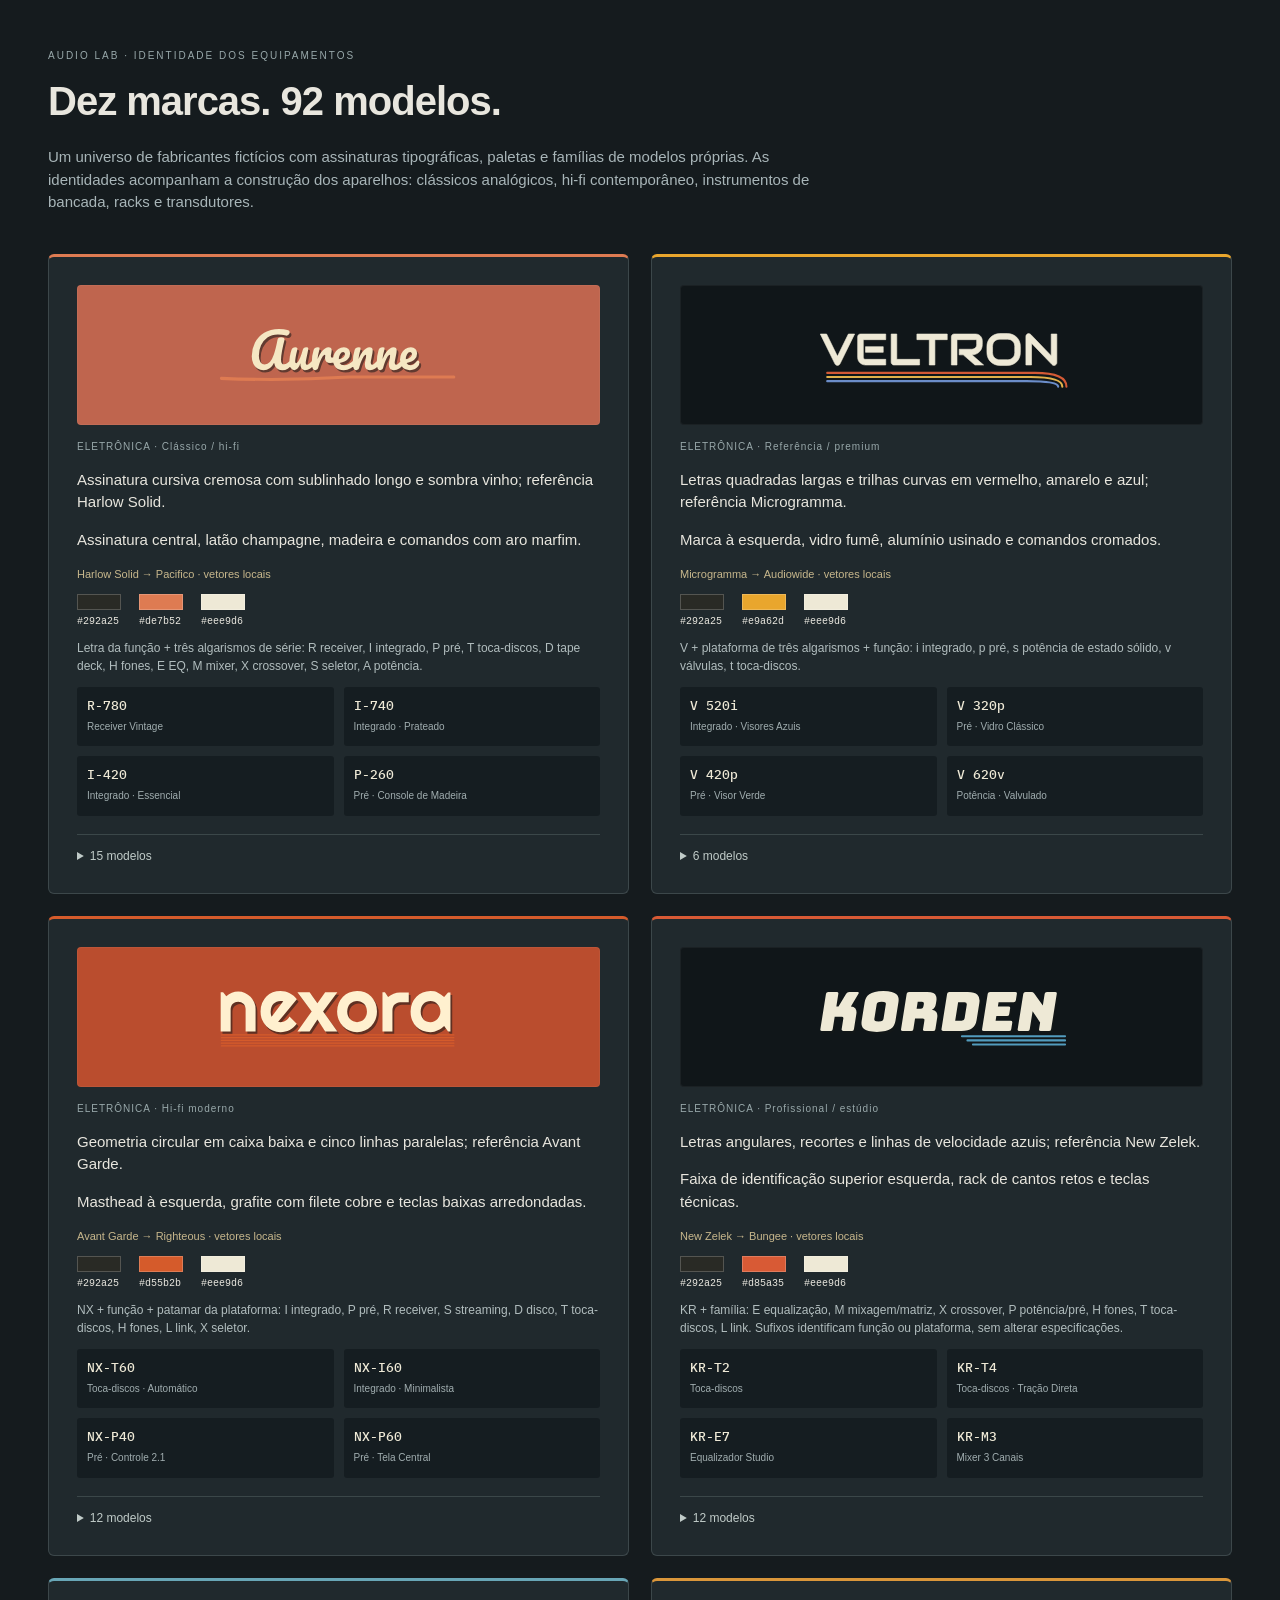
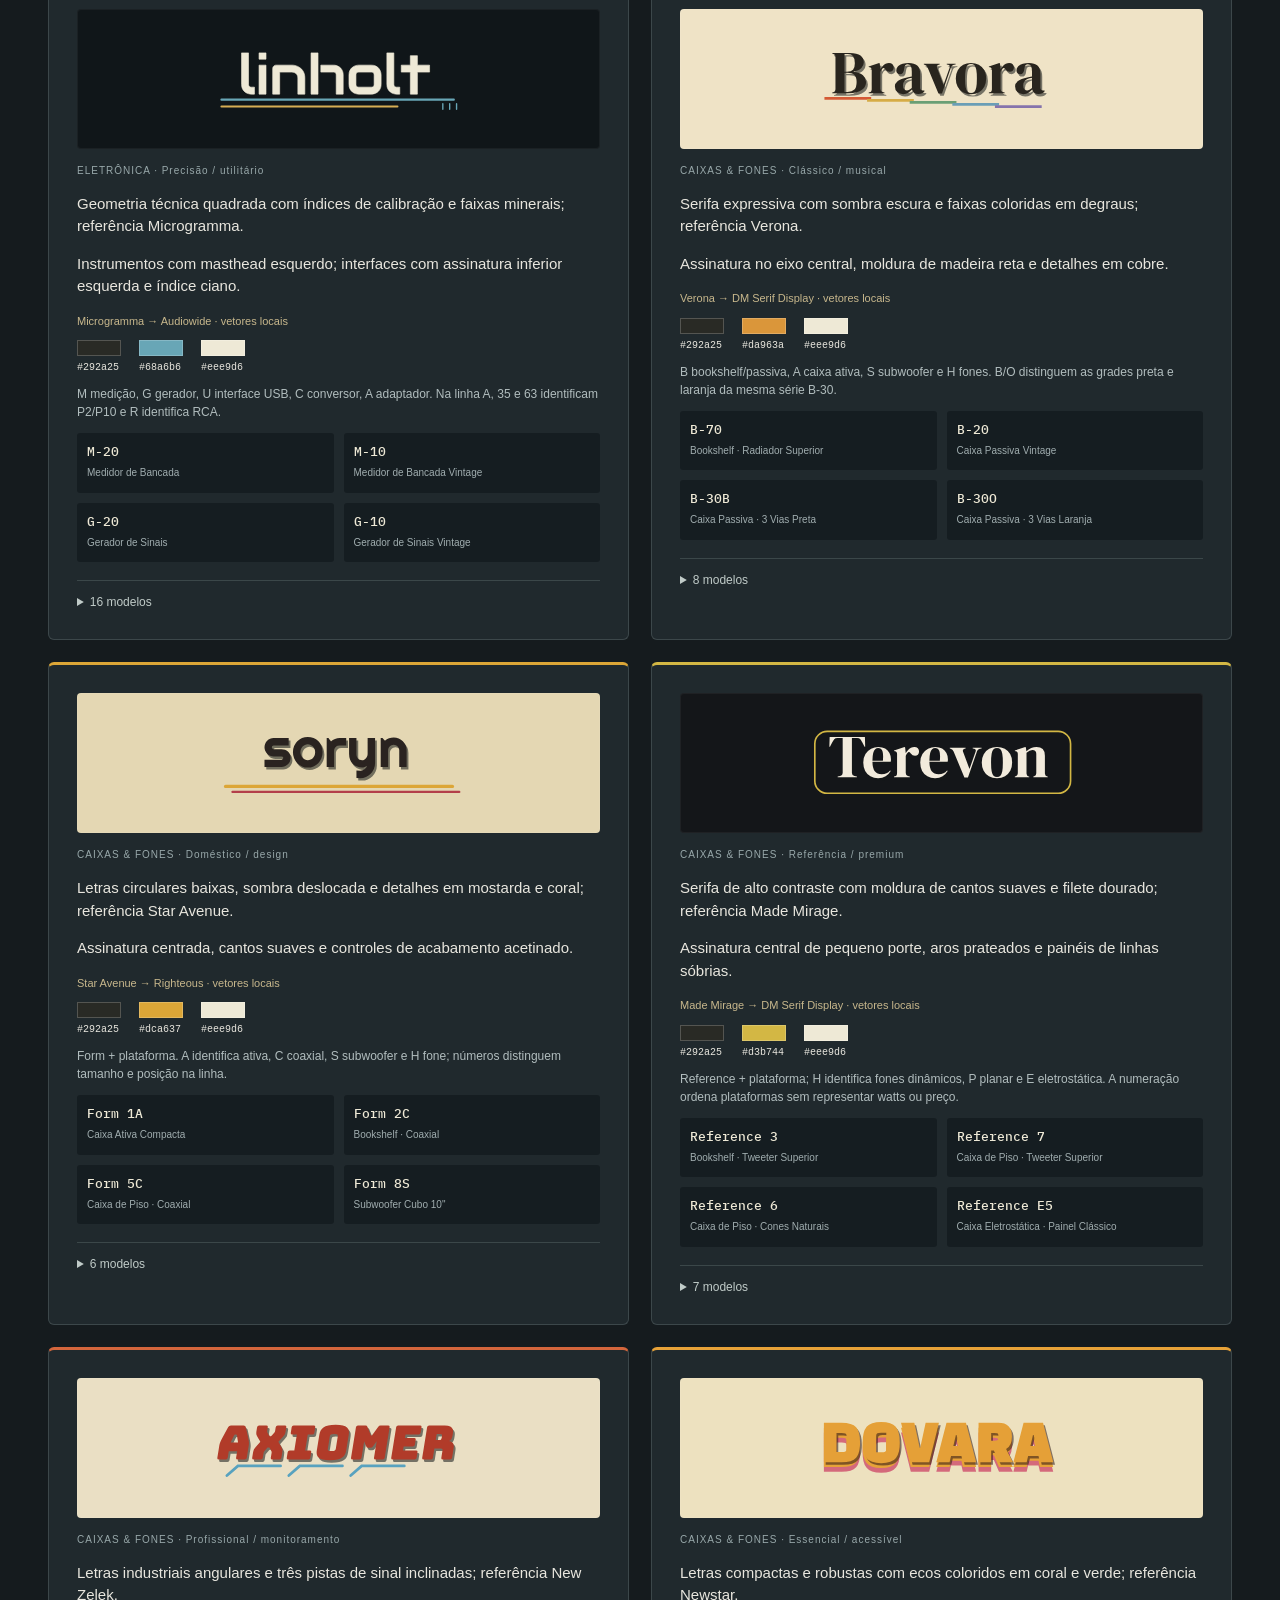
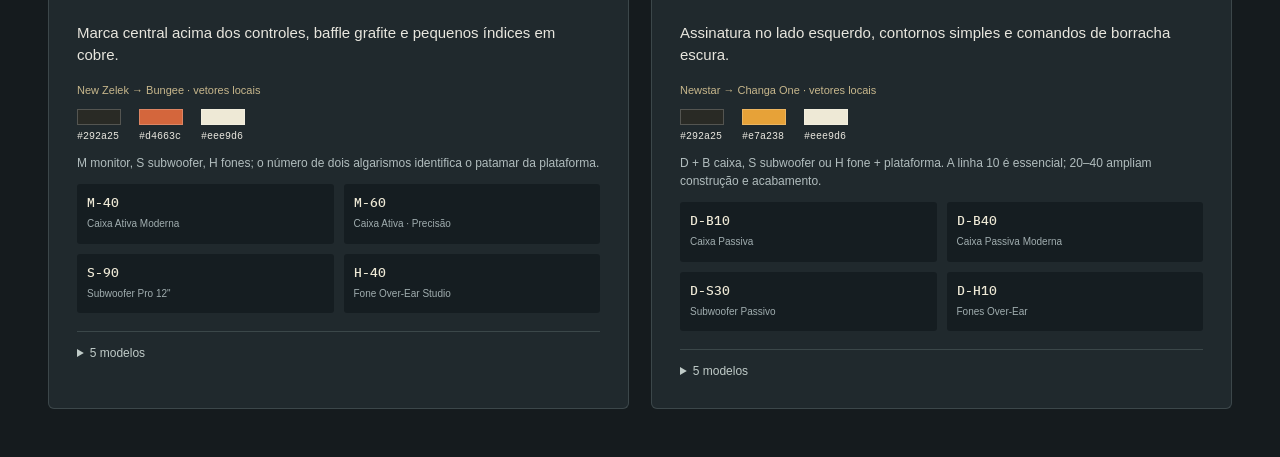
==== commit 4edae799: "Add automatic turntable and passive radiator speaker" ====
--- a/assets/brands/index.html
+++ b/assets/brands/index.html
@@ -1,4 +1,4 @@
 <!doctype html><html lang="pt-BR"><meta charset="utf-8"><meta name="viewport" content="width=device-width,initial-scale=1"><title>Audio Lab · Marcas e modelos</title><style>
 @font-face{font-family:'Equipment Vintage';src:url('../fonts/barlowcondensed/BarlowCondensed-SemiBold.ttf')}@font-face{font-family:'Equipment Digital';src:url('../fonts/ibmplexmono/IBMPlexMono-Medium.ttf')}
 *{box-sizing:border-box}body{margin:0;background:#151b1e;color:#e8e6de;font:15px/1.5 Arial,sans-serif;padding:48px;max-width:1500px;margin:auto}h1{font-size:40px;margin:8px 0 10px;letter-spacing:-1px}.intro{max-width:800px;color:#a8b5b8;margin-bottom:40px}.eyebrow,.sector{font-size:10px;letter-spacing:2px;color:#98a8aa}main{display:grid;grid-template-columns:1fr 1fr;gap:22px}article{padding:28px;background:#20292d;border:1px solid #3c474a;border-top:3px solid var(--accent);border-radius:6px}header{height:140px;padding:25px;display:flex;align-items:center;justify-content:center;color:var(--ink);background:#101619;border-radius:4px;box-shadow:inset 0 0 0 1px #ffffff0c}article[data-brand="aurenne"] header{background:#bf654e;color:#f5e7c3}article[data-brand="bravora"] header{background:#efe3c6;color:#29251e}article[data-brand="nexora"] header{background:#ba4d2e;color:#fff0cf}article[data-brand="soryn"] header{background:#e4d7b3;color:#2a2320}article[data-brand="dovara"] header{background:#ede1bf;color:#e5a037}article[data-brand="dovara"] header svg{--brand-shadow:#2b1414}article[data-brand="axiomer"] header{background:#eadfc4;color:#b13b29}article[data-brand="terevon"] header{background:#141619;color:#f2ebdc}header svg{width:330px;max-width:100%;height:66px}.reference{font-size:11px;color:#c7b78c}.brand-accent{color:var(--accent)}.sector{letter-spacing:1px;margin:14px 0}.palette{display:flex;gap:18px;font:10px monospace}.palette span{display:grid;gap:6px}.palette i{width:44px;height:16px;border:1px solid #ffffff33}.rule{font-size:12px;color:#b1bdbe}.models{display:grid;grid-template-columns:1fr 1fr;gap:10px}.models span{padding:10px;background:#151d21;border-radius:3px}.models b{display:block;color:var(--ink);font:13px 'Equipment Digital',monospace}.models small{font-size:10px;color:#a0adaf}details{margin-top:18px;border-top:1px solid #3b4749;padding-top:12px}summary{cursor:pointer;font-size:12px;color:#c0cbc8}details p{font-size:12px;margin:9px 0}@media(max-width:700px){body{padding:24px}main{grid-template-columns:1fr}h1{font-size:30px}}
-</style><div class="eyebrow">AUDIO LAB · IDENTIDADE DOS EQUIPAMENTOS</div><h1>Dez marcas. Noventa modelos.</h1><p class="intro">Um universo de fabricantes fictícios com assinaturas tipográficas, paletas e famílias de modelos próprias. As identidades acompanham a construção dos aparelhos: clássicos analógicos, hi-fi contemporâneo, instrumentos de bancada, racks e transdutores.</p><main><article data-brand="aurenne" style="--accent:#de7b52;--ink:#eee9d6;--brand-color-1:#de7b52;--brand-color-2:#702e39"><header><svg class="equipment-brand-logo" data-wordmark="AURENNE" viewBox="45 0 195 48" xmlns="http://www.w3.org/2000/svg" aria-hidden="true" focusable="false"><path d="M57 41Q102 43 150 40H226" fill="none" stroke="var(--brand-color-1,currentColor)" stroke-width="2.2" stroke-linecap="round"/><path d="M79.05 24.98Q79.05 19.63 81.34 15.08Q83.62 10.52 88.09 7.76Q92.56 5 98.82 5Q100.43 5 102.28 5.25Q104.13 5.49 105.64 5.98Q106.62 6.27 106.62 7.39Q106.62 8.31 105.94 9.11Q105.25 9.92 104.34 9.92Q104.06 9.92 103.92 9.89Q102.09 9.47 100.79 9.27Q99.48 9.08 98.04 9.08Q93.58 9.08 90.45 11.24Q87.32 13.41 85.77 16.96Q84.22 20.51 84.22 24.62Q84.22 27.61 85.4 29.25Q86.58 30.89 88.48 30.89Q90.62 30.89 92.24 29.13Q93.86 27.37 95.19 23.43Q96.53 19.49 97.83 12.74Q98.04 11.75 98.68 11.4Q99.31 11.05 100.36 11.05Q102.86 11.05 102.86 12.67Q102.86 12.95 102.75 13.37Q101.84 16.78 101.08 20.91Q100.33 25.05 100.33 27.19Q100.33 29.09 100.89 29.95Q101.45 30.81 102.61 30.81Q103.74 30.81 104.76 30.06Q105.78 29.3 107.33 27.47Q107.75 26.98 108.28 26.98Q108.73 26.98 109 27.4Q109.26 27.83 109.26 28.56Q109.26 29.94 108.59 30.74Q106.87 32.82 105.22 33.91Q103.56 35 101.17 35Q98.71 35 97.2 33.58Q95.69 32.15 95.3 29.55Q92.7 35 87.63 35Q85.21 35 83.25 33.8Q81.3 32.61 80.18 30.34Q79.05 28.07 79.05 24.98ZM106.41 29.9Q106.41 27.26 106.76 25.06Q107.12 22.87 107.92 20.4Q108.28 19.35 108.91 18.89Q109.54 18.43 110.91 18.43Q111.69 18.43 111.99 18.68Q112.29 18.93 112.29 19.42Q112.29 19.7 111.9 21.32Q111.55 22.62 111.34 23.68Q110.63 27.37 110.63 28.6Q110.63 29.34 110.81 29.64Q110.98 29.94 111.37 29.94Q111.9 29.94 112.69 28.88Q113.48 27.83 114.38 25.68Q115.28 23.53 116.12 20.4Q116.4 19.35 116.98 18.89Q117.56 18.43 118.72 18.43Q119.53 18.43 119.85 18.63Q120.16 18.82 120.16 19.35Q120.16 20.23 119.28 24.17Q118.3 28.67 118.3 29.72Q118.3 30.39 118.58 30.76Q118.86 31.13 119.32 31.13Q120.02 31.13 120.99 30.27Q121.96 29.41 123.58 27.47Q124 26.98 124.53 26.98Q124.98 26.98 125.25 27.4Q125.51 27.83 125.51 28.56Q125.51 29.97 124.84 30.74Q123.33 32.61 121.59 33.8Q119.85 35 117.63 35Q115.94 35 115.15 33.7Q114.36 32.4 114.36 30.04Q113.76 32.43 112.57 33.72Q111.37 35 110 35Q108.42 35 107.42 33.54Q106.41 32.08 106.41 29.9ZM122.73 29.09Q122.73 24.52 124.03 20.4Q124.35 19.38 125.07 18.91Q125.79 18.43 127.09 18.43Q127.8 18.43 128.08 18.61Q128.36 18.79 128.36 19.28Q128.36 19.84 127.83 21.81Q127.48 23.22 127.27 24.27Q127.06 25.33 126.92 26.88Q128.08 23.85 129.52 21.95Q130.96 20.05 132.35 19.24Q133.74 18.43 134.9 18.43Q137.19 18.43 137.19 20.72Q137.19 21.18 136.87 22.94Q136.59 24.34 136.59 24.7Q136.59 25.93 137.47 25.93Q138.45 25.93 140 24.38Q140.46 23.92 140.95 23.92Q141.41 23.92 141.67 24.33Q141.93 24.73 141.93 25.4Q141.93 26.7 141.23 27.44Q140.25 28.46 138.93 29.18Q137.61 29.9 136.13 29.9Q134.27 29.9 133.3 28.95Q132.33 28 132.33 26.38Q132.33 25.86 132.44 25.33Q132.51 24.62 132.51 24.38Q132.51 23.82 132.12 23.82Q131.59 23.82 130.73 24.99Q129.87 26.17 129.03 28.11Q128.18 30.04 127.66 32.19Q127.27 33.84 126.76 34.42Q126.25 35 125.16 35Q123.82 35 123.28 33.59Q122.73 32.19 122.73 29.09ZM155.33 28.56Q155.33 29.97 154.67 30.74Q153.36 32.33 150.99 33.66Q148.62 35 145.91 35Q142.22 35 140.18 33Q138.14 30.99 138.14 27.51Q138.14 25.08 139.16 22.99Q140.18 20.9 141.99 19.67Q143.8 18.43 146.08 18.43Q148.12 18.43 149.36 19.65Q150.59 20.86 150.59 22.94Q150.59 25.36 148.85 27.1Q147.1 28.85 142.95 29.87Q143.83 31.48 146.3 31.48Q147.88 31.48 149.9 30.38Q151.92 29.27 153.4 27.47Q153.82 26.98 154.35 26.98Q154.81 26.98 155.07 27.4Q155.33 27.83 155.33 28.56ZM142.39 27.05V27.12Q144.47 26.63 145.66 25.64Q146.86 24.66 146.86 23.36Q146.86 22.69 146.49 22.29Q146.12 21.88 145.49 21.88Q144.19 21.88 143.29 23.39Q142.39 24.91 142.39 27.05ZM152.56 29.09Q152.56 24.52 153.86 20.4Q154.17 19.38 154.89 18.91Q155.62 18.43 156.92 18.43Q157.62 18.43 157.9 18.61Q158.18 18.79 158.18 19.28Q158.18 19.84 157.66 21.81Q157.3 23.22 157.09 24.27Q156.88 25.33 156.74 26.88Q157.9 23.85 159.34 21.95Q160.79 20.05 162.17 19.24Q163.56 18.43 164.72 18.43Q167.01 18.43 167.01 20.72Q167.01 22.09 166.24 25.68Q165.57 28.74 165.57 29.72Q165.57 31.13 166.59 31.13Q167.29 31.13 168.26 30.27Q169.23 29.41 170.84 27.47Q171.27 26.98 171.79 26.98Q172.25 26.98 172.51 27.4Q172.78 27.83 172.78 28.56Q172.78 29.97 172.11 30.74Q170.6 32.61 168.86 33.8Q167.12 35 164.9 35Q163.11 35 162.19 33.96Q161.28 32.92 161.28 30.96Q161.28 29.97 161.77 27.44Q162.23 25.22 162.23 24.38Q162.23 23.82 161.84 23.82Q161.38 23.82 160.56 24.99Q159.73 26.17 158.87 28.11Q158.01 30.04 157.48 32.19Q157.09 33.84 156.58 34.42Q156.07 35 154.98 35Q153.65 35 153.1 33.59Q152.56 32.19 152.56 29.09ZM170 29.09Q170 24.52 171.3 20.4Q171.62 19.38 172.34 18.91Q173.06 18.43 174.36 18.43Q175.06 18.43 175.35 18.61Q175.63 18.79 175.63 19.28Q175.63 19.84 175.1 21.81Q174.75 23.22 174.54 24.27Q174.33 25.33 174.19 26.88Q175.35 23.85 176.79 21.95Q178.23 20.05 179.62 19.24Q181.01 18.43 182.17 18.43Q184.45 18.43 184.45 20.72Q184.45 22.09 183.68 25.68Q183.01 28.74 183.01 29.72Q183.01 31.13 184.03 31.13Q184.74 31.13 185.7 30.27Q186.67 29.41 188.29 27.47Q188.71 26.98 189.24 26.98Q189.7 26.98 189.96 27.4Q190.22 27.83 190.22 28.56Q190.22 29.97 189.55 30.74Q188.04 32.61 186.3 33.8Q184.56 35 182.34 35Q180.55 35 179.64 33.96Q178.72 32.92 178.72 30.96Q178.72 29.97 179.21 27.44Q179.67 25.22 179.67 24.38Q179.67 23.82 179.28 23.82Q178.83 23.82 178 24.99Q177.17 26.17 176.31 28.11Q175.45 30.04 174.92 32.19Q174.54 33.84 174.03 34.42Q173.52 35 172.43 35Q171.09 35 170.55 33.59Q170 32.19 170 29.09ZM200.95 29.62Q200.95 30.89 200.35 31.8Q199.37 33.31 197.77 34.16Q196.17 35 193.95 35Q190.57 35 188.71 32.98Q186.85 30.96 186.85 27.51Q186.85 25.08 187.87 22.99Q188.89 20.9 190.7 19.67Q192.51 18.43 194.79 18.43Q196.83 18.43 198.07 19.65Q199.3 20.86 199.3 22.94Q199.3 25.36 197.56 27.1Q195.81 28.85 191.63 29.87Q192.47 31.48 194.48 31.48Q195.92 31.48 196.85 30.81Q197.78 30.15 199.02 28.56Q199.44 28.04 199.96 28.04Q200.42 28.04 200.69 28.46Q200.95 28.88 200.95 29.62ZM191.1 27.05V27.12Q193.18 26.63 194.37 25.64Q195.57 24.66 195.57 23.36Q195.57 22.69 195.2 22.29Q194.83 21.88 194.2 21.88Q192.9 21.88 192 23.39Q191.1 24.91 191.1 27.05Z" fill="var(--brand-shadow,#141819)" opacity=".55" transform="translate(1.3 1.8)"/><path class="brand-wordmark" d="M79.05 24.98Q79.05 19.63 81.34 15.08Q83.62 10.52 88.09 7.76Q92.56 5 98.82 5Q100.43 5 102.28 5.25Q104.13 5.49 105.64 5.98Q106.62 6.27 106.62 7.39Q106.62 8.31 105.94 9.11Q105.25 9.92 104.34 9.92Q104.06 9.92 103.92 9.89Q102.09 9.47 100.79 9.27Q99.48 9.08 98.04 9.08Q93.58 9.08 90.45 11.24Q87.32 13.41 85.77 16.96Q84.22 20.51 84.22 24.62Q84.22 27.61 85.4 29.25Q86.58 30.89 88.48 30.89Q90.62 30.89 92.24 29.13Q93.86 27.37 95.19 23.43Q96.53 19.49 97.83 12.74Q98.04 11.75 98.68 11.4Q99.31 11.05 100.36 11.05Q102.86 11.05 102.86 12.67Q102.86 12.95 102.75 13.37Q101.84 16.78 101.08 20.91Q100.33 25.05 100.33 27.19Q100.33 29.09 100.89 29.95Q101.45 30.81 102.61 30.81Q103.74 30.81 104.76 30.06Q105.78 29.3 107.33 27.47Q107.75 26.98 108.28 26.98Q108.73 26.98 109 27.4Q109.26 27.83 109.26 28.56Q109.26 29.94 108.59 30.74Q106.87 32.82 105.22 33.91Q103.56 35 101.17 35Q98.71 35 97.2 33.58Q95.69 32.15 95.3 29.55Q92.7 35 87.63 35Q85.21 35 83.25 33.8Q81.3 32.61 80.18 30.34Q79.05 28.07 79.05 24.98ZM106.41 29.9Q106.41 27.26 106.76 25.06Q107.12 22.87 107.92 20.4Q108.28 19.35 108.91 18.89Q109.54 18.43 110.91 18.43Q111.69 18.43 111.99 18.68Q112.29 18.93 112.29 19.42Q112.29 19.7 111.9 21.32Q111.55 22.62 111.34 23.68Q110.63 27.37 110.63 28.6Q110.63 29.34 110.81 29.64Q110.98 29.94 111.37 29.94Q111.9 29.94 112.69 28.88Q113.48 27.83 114.38 25.68Q115.28 23.53 116.12 20.4Q116.4 19.35 116.98 18.89Q117.56 18.43 118.72 18.43Q119.53 18.43 119.85 18.63Q120.16 18.82 120.16 19.35Q120.16 20.23 119.28 24.17Q118.3 28.67 118.3 29.72Q118.3 30.39 118.58 30.76Q118.86 31.13 119.32 31.13Q120.02 31.13 120.99 30.27Q121.96 29.41 123.58 27.47Q124 26.98 124.53 26.98Q124.98 26.98 125.25 27.4Q125.51 27.83 125.51 28.56Q125.51 29.97 124.84 30.74Q123.33 32.61 121.59 33.8Q119.85 35 117.63 35Q115.94 35 115.15 33.7Q114.36 32.4 114.36 30.04Q113.76 32.43 112.57 33.72Q111.37 35 110 35Q108.42 35 107.42 33.54Q106.41 32.08 106.41 29.9ZM122.73 29.09Q122.73 24.52 124.03 20.4Q124.35 19.38 125.07 18.91Q125.79 18.43 127.09 18.43Q127.8 18.43 128.08 18.61Q128.36 18.79 128.36 19.28Q128.36 19.84 127.83 21.81Q127.48 23.22 127.27 24.27Q127.06 25.33 126.92 26.88Q128.08 23.85 129.52 21.95Q130.96 20.05 132.35 19.24Q133.74 18.43 134.9 18.43Q137.19 18.43 137.19 20.72Q137.19 21.18 136.87 22.94Q136.59 24.34 136.59 24.7Q136.59 25.93 137.47 25.93Q138.45 25.93 140 24.38Q140.46 23.92 140.95 23.92Q141.41 23.92 141.67 24.33Q141.93 24.73 141.93 25.4Q141.93 26.7 141.23 27.44Q140.25 28.46 138.93 29.18Q137.61 29.9 136.13 29.9Q134.27 29.9 133.3 28.95Q132.33 28 132.33 26.38Q132.33 25.86 132.44 25.33Q132.51 24.62 132.51 24.38Q132.51 23.82 132.12 23.82Q131.59 23.82 130.73 24.99Q129.87 26.17 129.03 28.11Q128.18 30.04 127.66 32.19Q127.27 33.84 126.76 34.42Q126.25 35 125.16 35Q123.82 35 123.28 33.59Q122.73 32.19 122.73 29.09ZM155.33 28.56Q155.33 29.97 154.67 30.74Q153.36 32.33 150.99 33.66Q148.62 35 145.91 35Q142.22 35 140.18 33Q138.14 30.99 138.14 27.51Q138.14 25.08 139.16 22.99Q140.18 20.9 141.99 19.67Q143.8 18.43 146.08 18.43Q148.12 18.43 149.36 19.65Q150.59 20.86 150.59 22.94Q150.59 25.36 148.85 27.1Q147.1 28.85 142.95 29.87Q143.83 31.48 146.3 31.48Q147.88 31.48 149.9 30.38Q151.92 29.27 153.4 27.47Q153.82 26.98 154.35 26.98Q154.81 26.98 155.07 27.4Q155.33 27.83 155.33 28.56ZM142.39 27.05V27.12Q144.47 26.63 145.66 25.64Q146.86 24.66 146.86 23.36Q146.86 22.69 146.49 22.29Q146.12 21.88 145.49 21.88Q144.19 21.88 143.29 23.39Q142.39 24.91 142.39 27.05ZM152.56 29.09Q152.56 24.52 153.86 20.4Q154.17 19.38 154.89 18.91Q155.62 18.43 156.92 18.43Q157.62 18.43 157.9 18.61Q158.18 18.79 158.18 19.28Q158.18 19.84 157.66 21.81Q157.3 23.22 157.09 24.27Q156.88 25.33 156.74 26.88Q157.9 23.85 159.34 21.95Q160.79 20.05 162.17 19.24Q163.56 18.43 164.72 18.43Q167.01 18.43 167.01 20.72Q167.01 22.09 166.24 25.68Q165.57 28.74 165.57 29.72Q165.57 31.13 166.59 31.13Q167.29 31.13 168.26 30.27Q169.23 29.41 170.84 27.47Q171.27 26.98 171.79 26.98Q172.25 26.98 172.51 27.4Q172.78 27.83 172.78 28.56Q172.78 29.97 172.11 30.74Q170.6 32.61 168.86 33.8Q167.12 35 164.9 35Q163.11 35 162.19 33.96Q161.28 32.92 161.28 30.96Q161.28 29.97 161.77 27.44Q162.23 25.22 162.23 24.38Q162.23 23.82 161.84 23.82Q161.38 23.82 160.56 24.99Q159.73 26.17 158.87 28.11Q158.01 30.04 157.48 32.19Q157.09 33.84 156.58 34.42Q156.07 35 154.98 35Q153.65 35 153.1 33.59Q152.56 32.19 152.56 29.09ZM170 29.09Q170 24.52 171.3 20.4Q171.62 19.38 172.34 18.91Q173.06 18.43 174.36 18.43Q175.06 18.43 175.35 18.61Q175.63 18.79 175.63 19.28Q175.63 19.84 175.1 21.81Q174.75 23.22 174.54 24.27Q174.33 25.33 174.19 26.88Q175.35 23.85 176.79 21.95Q178.23 20.05 179.62 19.24Q181.01 18.43 182.17 18.43Q184.45 18.43 184.45 20.72Q184.45 22.09 183.68 25.68Q183.01 28.74 183.01 29.72Q183.01 31.13 184.03 31.13Q184.74 31.13 185.7 30.27Q186.67 29.41 188.29 27.47Q188.71 26.98 189.24 26.98Q189.7 26.98 189.96 27.4Q190.22 27.83 190.22 28.56Q190.22 29.97 189.55 30.74Q188.04 32.61 186.3 33.8Q184.56 35 182.34 35Q180.55 35 179.64 33.96Q178.72 32.92 178.72 30.96Q178.72 29.97 179.21 27.44Q179.67 25.22 179.67 24.38Q179.67 23.82 179.28 23.82Q178.83 23.82 178 24.99Q177.17 26.17 176.31 28.11Q175.45 30.04 174.92 32.19Q174.54 33.84 174.03 34.42Q173.52 35 172.43 35Q171.09 35 170.55 33.59Q170 32.19 170 29.09ZM200.95 29.62Q200.95 30.89 200.35 31.8Q199.37 33.31 197.77 34.16Q196.17 35 193.95 35Q190.57 35 188.71 32.98Q186.85 30.96 186.85 27.51Q186.85 25.08 187.87 22.99Q188.89 20.9 190.7 19.67Q192.51 18.43 194.79 18.43Q196.83 18.43 198.07 19.65Q199.3 20.86 199.3 22.94Q199.3 25.36 197.56 27.1Q195.81 28.85 191.63 29.87Q192.47 31.48 194.48 31.48Q195.92 31.48 196.85 30.81Q197.78 30.15 199.02 28.56Q199.44 28.04 199.96 28.04Q200.42 28.04 200.69 28.46Q200.95 28.88 200.95 29.62ZM191.1 27.05V27.12Q193.18 26.63 194.37 25.64Q195.57 24.66 195.57 23.36Q195.57 22.69 195.2 22.29Q194.83 21.88 194.2 21.88Q192.9 21.88 192 23.39Q191.1 24.91 191.1 27.05Z" fill="currentColor" stroke="currentColor" stroke-width="0" stroke-linejoin="round"/></svg></header><div class="sector">ELETRÔNICA · Clássico / hi-fi</div><p>Assinatura cursiva cremosa com sublinhado longo e sombra vinho; referência Harlow Solid.</p><p class="family">Assinatura central, latão champagne, madeira e comandos com aro marfim.</p><p class="reference">Harlow Solid → Pacifico · vetores locais</p><div class="palette"><span><i style="background:#292a25"></i>#292a25</span><span><i style="background:#de7b52"></i>#de7b52</span><span><i style="background:#eee9d6"></i>#eee9d6</span></div><p class="rule">Letra da função + três algarismos de série: R receiver, I integrado, P pré, T toca-discos, D tape deck, H fones, E EQ, M mixer, X crossover, S seletor, A potência.</p><div class="models"><span><b>R-780</b><small>Receiver Vintage</small></span><span><b>I-740</b><small>Integrado · Prateado</small></span><span><b>I-420</b><small>Integrado · Essencial</small></span><span><b>P-260</b><small>Pré · Console de Madeira</small></span></div><details><summary>15 modelos</summary><p><b>R-780</b> · Receiver Vintage</p><p><b>I-740</b> · Integrado · Prateado</p><p><b>I-420</b> · Integrado · Essencial</p><p><b>P-260</b> · Pré · Console de Madeira</p><p><b>H-120</b> · Amplificador de Fone Vintage</p><p><b>T-240</b> · Toca-discos Vintage</p><p><b>T-360</b> · Toca-discos Tangencial</p><p><b>D-340</b> · Tape Deck de Rolo</p><p><b>E-270</b> · Equalizador Vintage</p><p><b>M-330</b> · Mixer Vintage</p><p><b>X-310</b> · Crossover Vintage</p><p><b>A-640</b> · Amplificador de Potência Vintage</p><p><b>S-210</b> · Seletor RCA Vintage</p><p><b>S-340</b> · Seletor RCA 3×4 Vintage</p><p><b>S-220</b> · Seletor de Caixas A/B Vintage</p></details></article><article data-brand="veltron" style="--accent:#e9a62d;--ink:#eee9d6;--brand-color-1:#e9a62d;--brand-color-2:#6b8dc9"><header><svg class="equipment-brand-logo" data-wordmark="VELTRON" viewBox="45 0 195 48" xmlns="http://www.w3.org/2000/svg" aria-hidden="true" focusable="false"><path d="M59 37H210Q233 37 233 47" fill="none" stroke="#d45a35" stroke-width="1.5" stroke-linecap="round"/><path d="M59 40H207Q230 40 230 47" fill="none" stroke="#e2b24b" stroke-width="1.5" stroke-linecap="round"/><path d="M59 43H204Q227 43 227 47" fill="none" stroke="#6b8dc9" stroke-width="1.5" stroke-linecap="round"/><path d="M78.96 8.75 68.31 30.45Q68.05 30.95 67.56 31.25Q67.07 31.56 66.47 31.56Q65.89 31.56 65.4 31.25Q64.9 30.95 64.64 30.45L54 8.75H58.56L66.47 24.96L74.41 8.75ZM99.76 22.05H86.88V17.95H99.76ZM101.59 31.25H86.88Q86.03 31.25 85.03 30.95Q84.02 30.65 83.17 29.97Q82.31 29.29 81.74 28.2Q81.17 27.11 81.17 25.52V10.81Q81.17 10.38 81.33 10.01Q81.48 9.63 81.76 9.35Q82.03 9.07 82.41 8.91Q82.78 8.75 83.22 8.75H101.59V12.83H85.25V25.52Q85.25 26.32 85.67 26.75Q86.09 27.17 86.91 27.17H101.59ZM126.19 31.25H107.58Q107.15 31.25 106.77 31.09Q106.39 30.93 106.12 30.66Q105.84 30.38 105.69 30.01Q105.53 29.63 105.53 29.19V8.75H109.61V27.17H126.19ZM146.31 12.83H137.33V31.25H133.25V12.83H124.24V8.75H146.31ZM171.79 16.31Q171.79 17.71 171.44 18.81Q171.1 19.91 170.51 20.75Q169.92 21.58 169.15 22.18Q168.38 22.78 167.55 23.16Q166.71 23.55 165.85 23.72Q165 23.89 164.24 23.89L172.76 31.25H166.45L157.95 23.89H155.02V19.81H164.24Q165.01 19.75 165.65 19.49Q166.28 19.23 166.75 18.79Q167.21 18.35 167.46 17.73Q167.71 17.11 167.71 16.31V13.74Q167.71 13.4 167.62 13.22Q167.54 13.04 167.4 12.95Q167.27 12.86 167.12 12.85Q166.97 12.83 166.85 12.83H153.39V31.25H149.31V10.81Q149.31 10.38 149.47 10.01Q149.62 9.63 149.9 9.35Q150.17 9.07 150.55 8.91Q150.93 8.75 151.36 8.75H166.85Q168.21 8.75 169.15 9.25Q170.09 9.74 170.68 10.49Q171.27 11.23 171.53 12.09Q171.79 12.96 171.79 13.71ZM199.49 22.15Q199.49 24.2 198.78 25.93Q198.08 27.65 196.82 28.91Q195.57 30.16 193.85 30.86Q192.13 31.56 190.11 31.56H184.59Q182.56 31.56 180.84 30.86Q179.11 30.16 177.86 28.91Q176.6 27.65 175.89 25.93Q175.18 24.2 175.18 22.15V17.85Q175.18 15.81 175.89 14.08Q176.6 12.35 177.86 11.1Q179.11 9.85 180.84 9.15Q182.56 8.44 184.59 8.44H190.11Q192.13 8.44 193.85 9.15Q195.57 9.85 196.82 11.1Q198.08 12.35 198.78 14.08Q199.49 15.81 199.49 17.85ZM195.41 17.85Q195.41 16.64 195.03 15.66Q194.64 14.68 193.95 13.98Q193.25 13.29 192.27 12.9Q191.29 12.52 190.11 12.52H184.59Q183.4 12.52 182.42 12.9Q181.44 13.29 180.73 13.98Q180.02 14.68 179.64 15.66Q179.25 16.64 179.25 17.85V22.15Q179.25 23.36 179.64 24.34Q180.02 25.32 180.73 26.02Q181.44 26.71 182.42 27.1Q183.4 27.48 184.59 27.48H190.08Q191.27 27.48 192.25 27.1Q193.23 26.71 193.94 26.02Q194.64 25.32 195.03 24.34Q195.41 23.36 195.41 22.15ZM226 29.51Q226 29.95 225.84 30.32Q225.67 30.7 225.4 30.97Q225.12 31.25 224.75 31.4Q224.37 31.56 223.95 31.56Q223.57 31.56 223.18 31.42Q222.8 31.28 222.5 30.96L207.6 15.4V31.25H203.52V10.49Q203.52 9.87 203.87 9.36Q204.23 8.85 204.78 8.6Q205.36 8.36 205.97 8.48Q206.58 8.6 207.02 9.05L221.92 24.6V8.75H226Z" fill="var(--brand-shadow,#141819)" opacity=".55" transform="translate(1.3 1.8)"/><path class="brand-wordmark" d="M78.96 8.75 68.31 30.45Q68.05 30.95 67.56 31.25Q67.07 31.56 66.47 31.56Q65.89 31.56 65.4 31.25Q64.9 30.95 64.64 30.45L54 8.75H58.56L66.47 24.96L74.41 8.75ZM99.76 22.05H86.88V17.95H99.76ZM101.59 31.25H86.88Q86.03 31.25 85.03 30.95Q84.02 30.65 83.17 29.97Q82.31 29.29 81.74 28.2Q81.17 27.11 81.17 25.52V10.81Q81.17 10.38 81.33 10.01Q81.48 9.63 81.76 9.35Q82.03 9.07 82.41 8.91Q82.78 8.75 83.22 8.75H101.59V12.83H85.25V25.52Q85.25 26.32 85.67 26.75Q86.09 27.17 86.91 27.17H101.59ZM126.19 31.25H107.58Q107.15 31.25 106.77 31.09Q106.39 30.93 106.12 30.66Q105.84 30.38 105.69 30.01Q105.53 29.63 105.53 29.19V8.75H109.61V27.17H126.19ZM146.31 12.83H137.33V31.25H133.25V12.83H124.24V8.75H146.31ZM171.79 16.31Q171.79 17.71 171.44 18.81Q171.1 19.91 170.51 20.75Q169.92 21.58 169.15 22.18Q168.38 22.78 167.55 23.16Q166.71 23.55 165.85 23.72Q165 23.89 164.24 23.89L172.76 31.25H166.45L157.95 23.89H155.02V19.81H164.24Q165.01 19.75 165.65 19.49Q166.28 19.23 166.75 18.79Q167.21 18.35 167.46 17.73Q167.71 17.11 167.71 16.31V13.74Q167.71 13.4 167.62 13.22Q167.54 13.04 167.4 12.95Q167.27 12.86 167.12 12.85Q166.97 12.83 166.85 12.83H153.39V31.25H149.31V10.81Q149.31 10.38 149.47 10.01Q149.62 9.63 149.9 9.35Q150.17 9.07 150.55 8.91Q150.93 8.75 151.36 8.75H166.85Q168.21 8.75 169.15 9.25Q170.09 9.74 170.68 10.49Q171.27 11.23 171.53 12.09Q171.79 12.96 171.79 13.71ZM199.49 22.15Q199.49 24.2 198.78 25.93Q198.08 27.65 196.82 28.91Q195.57 30.16 193.85 30.86Q192.13 31.56 190.11 31.56H184.59Q182.56 31.56 180.84 30.86Q179.11 30.16 177.86 28.91Q176.6 27.65 175.89 25.93Q175.18 24.2 175.18 22.15V17.85Q175.18 15.81 175.89 14.08Q176.6 12.35 177.86 11.1Q179.11 9.85 180.84 9.15Q182.56 8.44 184.59 8.44H190.11Q192.13 8.44 193.85 9.15Q195.57 9.85 196.82 11.1Q198.08 12.35 198.78 14.08Q199.49 15.81 199.49 17.85ZM195.41 17.85Q195.41 16.64 195.03 15.66Q194.64 14.68 193.95 13.98Q193.25 13.29 192.27 12.9Q191.29 12.52 190.11 12.52H184.59Q183.4 12.52 182.42 12.9Q181.44 13.29 180.73 13.98Q180.02 14.68 179.64 15.66Q179.25 16.64 179.25 17.85V22.15Q179.25 23.36 179.64 24.34Q180.02 25.32 180.73 26.02Q181.44 26.71 182.42 27.1Q183.4 27.48 184.59 27.48H190.08Q191.27 27.48 192.25 27.1Q193.23 26.71 193.94 26.02Q194.64 25.32 195.03 24.34Q195.41 23.36 195.41 22.15ZM226 29.51Q226 29.95 225.84 30.32Q225.67 30.7 225.4 30.97Q225.12 31.25 224.75 31.4Q224.37 31.56 223.95 31.56Q223.57 31.56 223.18 31.42Q222.8 31.28 222.5 30.96L207.6 15.4V31.25H203.52V10.49Q203.52 9.87 203.87 9.36Q204.23 8.85 204.78 8.6Q205.36 8.36 205.97 8.48Q206.58 8.6 207.02 9.05L221.92 24.6V8.75H226Z" fill="currentColor" stroke="currentColor" stroke-width="0.45" stroke-linejoin="round"/></svg></header><div class="sector">ELETRÔNICA · Referência / premium</div><p>Letras quadradas largas e trilhas curvas em vermelho, amarelo e azul; referência Microgramma.</p><p class="family">Marca à esquerda, vidro fumê, alumínio usinado e comandos cromados.</p><p class="reference">Microgramma → Audiowide · vetores locais</p><div class="palette"><span><i style="background:#292a25"></i>#292a25</span><span><i style="background:#e9a62d"></i>#e9a62d</span><span><i style="background:#eee9d6"></i>#eee9d6</span></div><p class="rule">V + plataforma de três algarismos + função: i integrado, p pré, s potência de estado sólido, v válvulas, t toca-discos.</p><div class="models"><span><b>V 520i</b><small>Integrado · Visores Azuis</small></span><span><b>V 320p</b><small>Pré · Vidro Clássico</small></span><span><b>V 420p</b><small>Pré · Visor Verde</small></span><span><b>V 620v</b><small>Potência · Valvulado</small></span></div><details><summary>6 modelos</summary><p><b>V 520i</b> · Integrado · Visores Azuis</p><p><b>V 320p</b> · Pré · Vidro Clássico</p><p><b>V 420p</b> · Pré · Visor Verde</p><p><b>V 620v</b> · Potência · Valvulado</p><p><b>V 720s</b> · Potência · Visor Circular</p><p><b>V 240t</b> · Toca-discos · Prato de Vidro</p></details></article><article data-brand="nexora" style="--accent:#d55b2b;--ink:#eee9d6;--brand-color-1:#d55b2b;--brand-color-2:#e6c580"><header><svg class="equipment-brand-logo" data-wordmark="NEXORA" viewBox="45 0 195 48" xmlns="http://www.w3.org/2000/svg" aria-hidden="true" focusable="false"><path d="M57 37H226" fill="none" stroke="var(--brand-color-1,currentColor)" stroke-width="0.9" stroke-linecap="round"/><path d="M57 39H226" fill="none" stroke="var(--brand-color-1,currentColor)" stroke-width="0.9" stroke-linecap="round"/><path d="M57 41H226" fill="none" stroke="var(--brand-color-1,currentColor)" stroke-width="0.9" stroke-linecap="round"/><path d="M57 43H226" fill="none" stroke="var(--brand-color-1,currentColor)" stroke-width="0.9" stroke-linecap="round"/><path d="M57 45H226" fill="none" stroke="var(--brand-color-1,currentColor)" stroke-width="0.9" stroke-linecap="round"/><path d="M63.69 34.47H56.45V6.09H58.2L60.59 8.84Q62.34 7.25 64.55 6.39Q66.76 5.53 69.17 5.53Q71.77 5.53 74.08 6.52Q76.38 7.52 78.11 9.25Q79.83 10.99 80.82 13.31Q81.82 15.63 81.82 18.25V34.47H74.58V18.25Q74.58 17.14 74.16 16.14Q73.73 15.15 72.99 14.41Q72.25 13.67 71.27 13.24Q70.29 12.82 69.17 12.82Q68.03 12.82 67.03 13.24Q66.02 13.67 65.28 14.41Q64.54 15.15 64.11 16.14Q63.69 17.14 63.69 18.25ZM98.25 27.53Q98.67 27.66 99.09 27.7Q99.52 27.74 99.94 27.74Q101 27.74 101.98 27.45Q102.96 27.16 103.83 26.61Q104.69 26.07 105.36 25.29Q106.04 24.51 106.46 23.55L111.76 28.88Q110.76 30.31 109.44 31.45Q108.13 32.59 106.61 33.38Q105.08 34.18 103.4 34.59Q101.72 35 99.94 35Q96.95 35 94.31 33.89Q91.67 32.77 89.7 30.79Q87.73 28.8 86.59 26.06Q85.45 23.31 85.45 20.03Q85.45 16.66 86.59 13.88Q87.73 11.1 89.7 9.13Q91.67 7.17 94.31 6.09Q96.95 5 99.94 5Q101.72 5 103.41 5.42Q105.11 5.85 106.63 6.64Q108.16 7.44 109.48 8.59Q110.81 9.74 111.82 11.17ZM101.96 12.61Q101.45 12.42 100.96 12.37Q100.47 12.31 99.94 12.31Q98.46 12.31 97.15 12.86Q95.83 13.4 94.87 14.41Q93.9 15.42 93.34 16.83Q92.79 18.25 92.79 20.03Q92.79 20.42 92.83 20.93Q92.87 21.43 92.96 21.95Q93.05 22.46 93.18 22.94Q93.32 23.42 93.53 23.79ZM141.31 34.47H132.46L126.82 25.78L121.12 34.47H112.27L122.63 19.92L112.27 5.93H121.12L126.82 14.06L132.46 5.93H141.31L130.92 19.92ZM170.12 20.03Q170.12 23.21 168.98 25.95Q167.84 28.69 165.88 30.69Q163.92 32.69 161.28 33.85Q158.64 35 155.62 35Q152.63 35 149.99 33.85Q147.35 32.69 145.38 30.69Q143.41 28.69 142.27 25.95Q141.13 23.21 141.13 20.03Q141.13 16.79 142.27 14.04Q143.41 11.28 145.38 9.28Q147.35 7.28 149.99 6.14Q152.63 5 155.62 5Q158.64 5 161.28 6.07Q163.92 7.15 165.88 9.12Q167.84 11.1 168.98 13.86Q170.12 16.63 170.12 20.03ZM162.83 20.03Q162.83 18.28 162.26 16.86Q161.69 15.44 160.71 14.42Q159.73 13.4 158.42 12.86Q157.11 12.31 155.62 12.31Q154.14 12.31 152.83 12.86Q151.52 13.4 150.55 14.42Q149.58 15.44 149.02 16.86Q148.47 18.28 148.47 20.03Q148.47 21.67 149.02 23.07Q149.58 24.48 150.55 25.51Q151.52 26.55 152.83 27.14Q154.14 27.74 155.62 27.74Q157.11 27.74 158.42 27.18Q159.73 26.63 160.71 25.62Q161.69 24.61 162.26 23.18Q162.83 21.75 162.83 20.03ZM181.36 34.47H174.12V6.09H175.87L178.26 9.45Q180 7.86 182.23 7Q184.46 6.14 186.84 6.14H193.23V13.35H186.84Q185.7 13.35 184.7 13.77Q183.69 14.2 182.95 14.94Q182.2 15.68 181.78 16.69Q181.36 17.69 181.36 18.83ZM223.55 34.47H221.8L218.99 30.57Q217.95 31.5 216.8 32.31Q215.65 33.12 214.38 33.71Q213.11 34.31 211.77 34.66Q210.43 35 209.05 35Q206.06 35 203.42 33.99Q200.78 32.99 198.81 31.06Q196.83 29.14 195.69 26.36Q194.55 23.58 194.55 20.03Q194.55 16.71 195.69 13.94Q196.83 11.17 198.81 9.19Q200.78 7.2 203.42 6.1Q206.06 5 209.05 5Q210.43 5 211.78 5.34Q213.13 5.69 214.4 6.3Q215.68 6.91 216.83 7.73Q217.98 8.55 218.99 9.51L221.8 6.14H223.55ZM216.26 20.03Q216.26 18.54 215.69 17.15Q215.12 15.76 214.14 14.69Q213.16 13.61 211.85 12.96Q210.53 12.31 209.05 12.31Q207.57 12.31 206.25 12.82Q204.94 13.32 203.98 14.3Q203.01 15.28 202.45 16.73Q201.89 18.17 201.89 20.03Q201.89 21.88 202.45 23.33Q203.01 24.77 203.98 25.75Q204.94 26.73 206.25 27.23Q207.57 27.74 209.05 27.74Q210.53 27.74 211.85 27.09Q213.16 26.44 214.14 25.37Q215.12 24.29 215.69 22.9Q216.26 21.51 216.26 20.03Z" fill="var(--brand-shadow,#141819)" opacity=".55" transform="translate(1.3 1.8)"/><path class="brand-wordmark" d="M63.69 34.47H56.45V6.09H58.2L60.59 8.84Q62.34 7.25 64.55 6.39Q66.76 5.53 69.17 5.53Q71.77 5.53 74.08 6.52Q76.38 7.52 78.11 9.25Q79.83 10.99 80.82 13.31Q81.82 15.63 81.82 18.25V34.47H74.58V18.25Q74.58 17.14 74.16 16.14Q73.73 15.15 72.99 14.41Q72.25 13.67 71.27 13.24Q70.29 12.82 69.17 12.82Q68.03 12.82 67.03 13.24Q66.02 13.67 65.28 14.41Q64.54 15.15 64.11 16.14Q63.69 17.14 63.69 18.25ZM98.25 27.53Q98.67 27.66 99.09 27.7Q99.52 27.74 99.94 27.74Q101 27.74 101.98 27.45Q102.96 27.16 103.83 26.61Q104.69 26.07 105.36 25.29Q106.04 24.51 106.46 23.55L111.76 28.88Q110.76 30.31 109.44 31.45Q108.13 32.59 106.61 33.38Q105.08 34.18 103.4 34.59Q101.72 35 99.94 35Q96.95 35 94.31 33.89Q91.67 32.77 89.7 30.79Q87.73 28.8 86.59 26.06Q85.45 23.31 85.45 20.03Q85.45 16.66 86.59 13.88Q87.73 11.1 89.7 9.13Q91.67 7.17 94.31 6.09Q96.95 5 99.94 5Q101.72 5 103.41 5.42Q105.11 5.85 106.63 6.64Q108.16 7.44 109.48 8.59Q110.81 9.74 111.82 11.17ZM101.96 12.61Q101.45 12.42 100.96 12.37Q100.47 12.31 99.94 12.31Q98.46 12.31 97.15 12.86Q95.83 13.4 94.87 14.41Q93.9 15.42 93.34 16.83Q92.79 18.25 92.79 20.03Q92.79 20.42 92.83 20.93Q92.87 21.43 92.96 21.95Q93.05 22.46 93.18 22.94Q93.32 23.42 93.53 23.79ZM141.31 34.47H132.46L126.82 25.78L121.12 34.47H112.27L122.63 19.92L112.27 5.93H121.12L126.82 14.06L132.46 5.93H141.31L130.92 19.92ZM170.12 20.03Q170.12 23.21 168.98 25.95Q167.84 28.69 165.88 30.69Q163.92 32.69 161.28 33.85Q158.64 35 155.62 35Q152.63 35 149.99 33.85Q147.35 32.69 145.38 30.69Q143.41 28.69 142.27 25.95Q141.13 23.21 141.13 20.03Q141.13 16.79 142.27 14.04Q143.41 11.28 145.38 9.28Q147.35 7.28 149.99 6.14Q152.63 5 155.62 5Q158.64 5 161.28 6.07Q163.92 7.15 165.88 9.12Q167.84 11.1 168.98 13.86Q170.12 16.63 170.12 20.03ZM162.83 20.03Q162.83 18.28 162.26 16.86Q161.69 15.44 160.71 14.42Q159.73 13.4 158.42 12.86Q157.11 12.31 155.62 12.31Q154.14 12.31 152.83 12.86Q151.52 13.4 150.55 14.42Q149.58 15.44 149.02 16.86Q148.47 18.28 148.47 20.03Q148.47 21.67 149.02 23.07Q149.58 24.48 150.55 25.51Q151.52 26.55 152.83 27.14Q154.14 27.74 155.62 27.74Q157.11 27.74 158.42 27.18Q159.73 26.63 160.71 25.62Q161.69 24.61 162.26 23.18Q162.83 21.75 162.83 20.03ZM181.36 34.47H174.12V6.09H175.87L178.26 9.45Q180 7.86 182.23 7Q184.46 6.14 186.84 6.14H193.23V13.35H186.84Q185.7 13.35 184.7 13.77Q183.69 14.2 182.95 14.94Q182.2 15.68 181.78 16.69Q181.36 17.69 181.36 18.83ZM223.55 34.47H221.8L218.99 30.57Q217.95 31.5 216.8 32.31Q215.65 33.12 214.38 33.71Q213.11 34.31 211.77 34.66Q210.43 35 209.05 35Q206.06 35 203.42 33.99Q200.78 32.99 198.81 31.06Q196.83 29.14 195.69 26.36Q194.55 23.58 194.55 20.03Q194.55 16.71 195.69 13.94Q196.83 11.17 198.81 9.19Q200.78 7.2 203.42 6.1Q206.06 5 209.05 5Q210.43 5 211.78 5.34Q213.13 5.69 214.4 6.3Q215.68 6.91 216.83 7.73Q217.98 8.55 218.99 9.51L221.8 6.14H223.55ZM216.26 20.03Q216.26 18.54 215.69 17.15Q215.12 15.76 214.14 14.69Q213.16 13.61 211.85 12.96Q210.53 12.31 209.05 12.31Q207.57 12.31 206.25 12.82Q204.94 13.32 203.98 14.3Q203.01 15.28 202.45 16.73Q201.89 18.17 201.89 20.03Q201.89 21.88 202.45 23.33Q203.01 24.77 203.98 25.75Q204.94 26.73 206.25 27.23Q207.57 27.74 209.05 27.74Q210.53 27.74 211.85 27.09Q213.16 26.44 214.14 25.37Q215.12 24.29 215.69 22.9Q216.26 21.51 216.26 20.03Z" fill="currentColor" stroke="currentColor" stroke-width="0" stroke-linejoin="round"/></svg></header><div class="sector">ELETRÔNICA · Hi-fi moderno</div><p>Geometria circular em caixa baixa e cinco linhas paralelas; referência Avant Garde.</p><p class="family">Masthead à esquerda, grafite com filete cobre e teclas baixas arredondadas.</p><p class="reference">Avant Garde → Righteous · vetores locais</p><div class="palette"><span><i style="background:#292a25"></i>#292a25</span><span><i style="background:#d55b2b"></i>#d55b2b</span><span><i style="background:#eee9d6"></i>#eee9d6</span></div><p class="rule">NX + função + patamar da plataforma: I integrado, P pré, R receiver, S streaming, D disco, H fones, L link, X seletor.</p><div class="models"><span><b>NX-I60</b><small>Integrado · Minimalista</small></span><span><b>NX-P40</b><small>Pré · Controle 2.1</small></span><span><b>NX-P60</b><small>Pré · Tela Central</small></span><span><b>NX-R80</b><small>Receiver Moderno</small></span></div><details><summary>11 modelos</summary><p><b>NX-I60</b> · Integrado · Minimalista</p><p><b>NX-P40</b> · Pré · Controle 2.1</p><p><b>NX-P60</b> · Pré · Tela Central</p><p><b>NX-R80</b> · Receiver Moderno</p><p><b>NX-S40</b> · Streamer Hi-Fi</p><p><b>NX-S90</b> · Streamer Integrado</p><p><b>NX-D30</b> · CD Player</p><p><b>NX-H20</b> · Amplificador de Fone Normal</p><p><b>NX-L10</b> · Receptor Bluetooth Slim (Bluetooth → RCA)</p><p><b>NX-X10</b> · Seletor RCA Estéreo</p><p><b>NX-X20</b> · Seletor de Caixas A/B</p></details></article><article data-brand="korden" style="--accent:#d85a35;--ink:#eee9d6;--brand-color-1:#d85a35;--brand-color-2:#529cbe"><header><svg class="equipment-brand-logo" data-wordmark="KORDEN" viewBox="45 0 195 48" xmlns="http://www.w3.org/2000/svg" aria-hidden="true" focusable="false"><path d="M157 38H232" fill="none" stroke="var(--brand-color-2,currentColor)" stroke-width="1.5" stroke-linecap="round"/><path d="M161 41H232" fill="none" stroke="var(--brand-color-2,currentColor)" stroke-width="1.5" stroke-linecap="round"/><path d="M165 44H232" fill="none" stroke="var(--brand-color-2,currentColor)" stroke-width="1.5" stroke-linecap="round"/><path d="M61.36 34.25H55.23Q53.8 34.25 54.03 32.82L58.13 7.18Q58.36 5.75 59.79 5.75H65.92Q67.35 5.75 67.12 7.18L65.66 16.28H67.24L72.8 7.06Q73.56 5.75 74.98 5.75H81.08Q82.5 5.75 81.74 7.06L76.23 16.28Q78.42 16.4 79.52 17.84Q80.61 19.29 80.23 21.66L78.45 32.82Q78.22 34.25 76.8 34.25H70.7Q69.28 34.25 69.5 32.82L70.74 25.11Q70.95 23.76 69.69 23.76H64.46L63.01 32.82Q62.79 34.25 61.36 34.25ZM108.66 26.77Q108.37 28.59 107.6 30.07Q106.83 31.56 105.31 32.62Q103.8 33.69 101.31 34.27Q98.82 34.84 95.1 34.84Q91.38 34.84 89.08 34.27Q86.78 33.69 85.6 32.62Q84.43 31.56 84.11 30.07Q83.8 28.59 84.09 26.77L86.25 13.27Q86.54 11.45 87.33 9.97Q88.12 8.48 89.64 7.42Q91.15 6.35 93.64 5.75Q96.13 5.16 99.85 5.16Q103.57 5.16 105.87 5.75Q108.17 6.35 109.35 7.42Q110.52 8.48 110.82 9.97Q111.11 11.45 110.82 13.27ZM93.3 25.34Q93.17 26.13 93.68 26.67Q94.19 27.2 96.33 27.2Q98.5 27.2 99.16 26.67Q99.82 26.13 99.95 25.34L101.65 14.7Q101.78 13.91 101.29 13.39Q100.79 12.88 98.62 12.88Q96.48 12.88 95.8 13.39Q95.13 13.91 95 14.7ZM120.01 34.25H113.92Q112.49 34.25 112.72 32.82L116.82 7.18Q117.05 5.75 118.48 5.75H131.65Q134.62 5.75 136.19 6.58Q137.76 7.42 138.23 8.9Q138.71 10.38 138.39 12.36L138.1 14.18Q137.84 15.84 137.18 16.99Q136.52 18.14 135.16 18.69Q137.3 18.93 138.37 20.44Q139.43 21.94 139.03 24.43L137.69 32.82Q137.46 34.25 136.04 34.25H129.9Q128.48 34.25 128.71 32.82L129.68 26.77Q129.82 25.86 129.55 25.46Q129.28 25.07 128.45 25.07H122.9L121.66 32.82Q121.44 34.25 120.01 34.25ZM124.85 12.88 124.04 17.94H127.01Q128.04 17.94 128.48 17.41Q128.92 16.87 129.05 16.08L129.27 14.74Q129.39 13.95 129.12 13.41Q128.85 12.88 127.82 12.88ZM156.66 34.25H143.32Q141.9 34.25 142.12 32.82L146.23 7.18Q146.45 5.75 147.88 5.75H161.22Q166.2 5.75 168.26 7.73Q170.32 9.71 169.66 13.83L167.68 26.17Q167.03 30.29 164.33 32.27Q161.64 34.25 156.66 34.25ZM154.23 13.31 152.08 26.77H156.78Q158.64 26.77 158.96 24.83L160.49 15.21Q160.8 13.31 158.94 13.31ZM191.21 34.25H172.84Q171.42 34.25 171.65 32.82L175.75 7.18Q175.98 5.75 177.4 5.75H195.76Q197.19 5.75 196.96 7.18L196.22 11.81Q195.99 13.23 194.57 13.23H183.64L183.16 16.28H190.87Q192.3 16.28 192.07 17.7L191.39 21.94Q191.17 23.36 189.74 23.36H182.02L181.48 26.77H192.4Q193.83 26.77 193.6 28.19L192.86 32.82Q192.63 34.25 191.21 34.25ZM204.66 34.25H198.72Q197.3 34.25 197.53 32.82L201.63 7.18Q201.86 5.75 203.28 5.75H207.4Q208.82 5.75 209.56 6.82L215.83 15.61L217.18 7.18Q217.41 5.75 218.84 5.75H224.77Q226.2 5.75 225.97 7.18L221.87 32.82Q221.64 34.25 220.21 34.25H214.28Q212.85 34.25 213.08 32.82L213.86 27.95L208.4 19.76L206.31 32.82Q206.08 34.25 204.66 34.25Z" fill="var(--brand-shadow,#141819)" opacity=".55" transform="translate(1.3 1.8)"/><path class="brand-wordmark" d="M61.36 34.25H55.23Q53.8 34.25 54.03 32.82L58.13 7.18Q58.36 5.75 59.79 5.75H65.92Q67.35 5.75 67.12 7.18L65.66 16.28H67.24L72.8 7.06Q73.56 5.75 74.98 5.75H81.08Q82.5 5.75 81.74 7.06L76.23 16.28Q78.42 16.4 79.52 17.84Q80.61 19.29 80.23 21.66L78.45 32.82Q78.22 34.25 76.8 34.25H70.7Q69.28 34.25 69.5 32.82L70.74 25.11Q70.95 23.76 69.69 23.76H64.46L63.01 32.82Q62.79 34.25 61.36 34.25ZM108.66 26.77Q108.37 28.59 107.6 30.07Q106.83 31.56 105.31 32.62Q103.8 33.69 101.31 34.27Q98.82 34.84 95.1 34.84Q91.38 34.84 89.08 34.27Q86.78 33.69 85.6 32.62Q84.43 31.56 84.11 30.07Q83.8 28.59 84.09 26.77L86.25 13.27Q86.54 11.45 87.33 9.97Q88.12 8.48 89.64 7.42Q91.15 6.35 93.64 5.75Q96.13 5.16 99.85 5.16Q103.57 5.16 105.87 5.75Q108.17 6.35 109.35 7.42Q110.52 8.48 110.82 9.97Q111.11 11.45 110.82 13.27ZM93.3 25.34Q93.17 26.13 93.68 26.67Q94.19 27.2 96.33 27.2Q98.5 27.2 99.16 26.67Q99.82 26.13 99.95 25.34L101.65 14.7Q101.78 13.91 101.29 13.39Q100.79 12.88 98.62 12.88Q96.48 12.88 95.8 13.39Q95.13 13.91 95 14.7ZM120.01 34.25H113.92Q112.49 34.25 112.72 32.82L116.82 7.18Q117.05 5.75 118.48 5.75H131.65Q134.62 5.75 136.19 6.58Q137.76 7.42 138.23 8.9Q138.71 10.38 138.39 12.36L138.1 14.18Q137.84 15.84 137.18 16.99Q136.52 18.14 135.16 18.69Q137.3 18.93 138.37 20.44Q139.43 21.94 139.03 24.43L137.69 32.82Q137.46 34.25 136.04 34.25H129.9Q128.48 34.25 128.71 32.82L129.68 26.77Q129.82 25.86 129.55 25.46Q129.28 25.07 128.45 25.07H122.9L121.66 32.82Q121.44 34.25 120.01 34.25ZM124.85 12.88 124.04 17.94H127.01Q128.04 17.94 128.48 17.41Q128.92 16.87 129.05 16.08L129.27 14.74Q129.39 13.95 129.12 13.41Q128.85 12.88 127.82 12.88ZM156.66 34.25H143.32Q141.9 34.25 142.12 32.82L146.23 7.18Q146.45 5.75 147.88 5.75H161.22Q166.2 5.75 168.26 7.73Q170.32 9.71 169.66 13.83L167.68 26.17Q167.03 30.29 164.33 32.27Q161.64 34.25 156.66 34.25ZM154.23 13.31 152.08 26.77H156.78Q158.64 26.77 158.96 24.83L160.49 15.21Q160.8 13.31 158.94 13.31ZM191.21 34.25H172.84Q171.42 34.25 171.65 32.82L175.75 7.18Q175.98 5.75 177.4 5.75H195.76Q197.19 5.75 196.96 7.18L196.22 11.81Q195.99 13.23 194.57 13.23H183.64L183.16 16.28H190.87Q192.3 16.28 192.07 17.7L191.39 21.94Q191.17 23.36 189.74 23.36H182.02L181.48 26.77H192.4Q193.83 26.77 193.6 28.19L192.86 32.82Q192.63 34.25 191.21 34.25ZM204.66 34.25H198.72Q197.3 34.25 197.53 32.82L201.63 7.18Q201.86 5.75 203.28 5.75H207.4Q208.82 5.75 209.56 6.82L215.83 15.61L217.18 7.18Q217.41 5.75 218.84 5.75H224.77Q226.2 5.75 225.97 7.18L221.87 32.82Q221.64 34.25 220.21 34.25H214.28Q212.85 34.25 213.08 32.82L213.86 27.95L208.4 19.76L206.31 32.82Q206.08 34.25 204.66 34.25Z" fill="currentColor" stroke="currentColor" stroke-width="0" stroke-linejoin="round"/></svg></header><div class="sector">ELETRÔNICA · Profissional / estúdio</div><p>Letras angulares, recortes e linhas de velocidade azuis; referência New Zelek.</p><p class="family">Faixa de identificação superior esquerda, rack de cantos retos e teclas técnicas.</p><p class="reference">New Zelek → Bungee · vetores locais</p><div class="palette"><span><i style="background:#292a25"></i>#292a25</span><span><i style="background:#d85a35"></i>#d85a35</span><span><i style="background:#eee9d6"></i>#eee9d6</span></div><p class="rule">KR + família: E equalização, M mixagem/matriz, X crossover, P potência/pré, H fones, T toca-discos, L link. Sufixos identificam função ou plataforma, sem alterar especificações.</p><div class="models"><span><b>KR-T2</b><small>Toca-discos</small></span><span><b>KR-T4</b><small>Toca-discos · Tração Direta</small></span><span><b>KR-E7</b><small>Equalizador Studio</small></span><span><b>KR-M3</b><small>Mixer 3 Canais</small></span></div><details><summary>12 modelos</summary><p><b>KR-T2</b> · Toca-discos</p><p><b>KR-T4</b> · Toca-discos · Tração Direta</p><p><b>KR-E7</b> · Equalizador Studio</p><p><b>KR-M3</b> · Mixer 3 Canais</p><p><b>KR-X3</b> · Crossover 3 Vias</p><p><b>KR-P20</b> · Amplificador de Potência Tradicional</p><p><b>KR-P40</b> · Potência · Duplo Canal</p><p><b>KR-H4</b> · Amplificador de Fones 4 Canais</p><p><b>KR-M34</b> · Seletor RCA 3×4</p><p><b>KR-L2</b> · Transmissor Bluetooth Pro (RCA → fones)</p><p><b>KR-P10</b> · Pré · Slim</p><p><b>KR-P60</b> · Pré · Precisão</p></details></article><article data-brand="linholt" style="--accent:#68a6b6;--ink:#eee9d6;--brand-color-1:#68a6b6;--brand-color-2:#d7ae55"><header><svg class="equipment-brand-logo" data-wordmark="LINHOLT" viewBox="45 0 195 48" xmlns="http://www.w3.org/2000/svg" aria-hidden="true" focusable="false"><path d="M57 39H226" fill="none" stroke="var(--brand-color-1,currentColor)" stroke-width="1.6" stroke-linecap="round"/><path d="M57 44H185" fill="none" stroke="var(--brand-color-2,currentColor)" stroke-width="1.5" stroke-linecap="round"/><path d="M218 42v4m5-4v4m5-4v4" fill="none" stroke="var(--brand-color-1,currentColor)" stroke-width="1" stroke-linecap="round"/><path d="M81.01 35H78.75Q77.66 35 76.42 34.63Q75.18 34.26 74.11 33.41Q73.04 32.56 72.33 31.21Q71.63 29.85 71.63 27.88V5H76.7V27.88Q76.7 28.82 77.29 29.37Q77.87 29.93 78.75 29.93H81.01ZM89.42 9.58H84.35V5H89.42ZM89.42 35H84.35V13.91H89.42ZM117.65 35H112.57V23.3Q112.57 22.3 112.23 21.51Q111.89 20.72 111.31 20.16Q110.72 19.59 109.93 19.29Q109.14 18.99 108.22 18.99H99.35V35H94.28V16.43Q94.28 15.9 94.47 15.45Q94.67 14.99 95.02 14.65Q95.37 14.3 95.84 14.11Q96.31 13.91 96.83 13.91H108.26Q109.22 13.91 110.28 14.13Q111.35 14.34 112.39 14.82Q113.43 15.3 114.38 16.03Q115.33 16.76 116.06 17.81Q116.79 18.85 117.22 20.21Q117.65 21.58 117.65 23.3ZM145.54 35H140.47V21.01Q140.47 20.02 139.96 19.5Q139.45 18.99 138.44 18.99H129.29V13.91H138.44Q139.16 13.91 139.96 14.08Q140.76 14.25 141.55 14.6Q142.34 14.95 143.06 15.5Q143.78 16.06 144.33 16.85Q144.88 17.64 145.21 18.67Q145.54 19.71 145.54 21.01ZM127.24 35H122.17V5H127.24ZM173.12 27.88Q173.12 29.19 172.79 30.23Q172.46 31.27 171.91 32.06Q171.37 32.85 170.64 33.41Q169.92 33.97 169.13 34.32Q168.34 34.67 167.53 34.83Q166.72 35 166 35H156.85Q155.8 35 154.55 34.63Q153.3 34.26 152.24 33.41Q151.18 32.56 150.46 31.21Q149.75 29.85 149.75 27.88V21.01Q149.75 19.06 150.46 17.71Q151.18 16.35 152.24 15.5Q153.3 14.66 154.55 14.28Q155.8 13.91 156.85 13.91H166Q167.95 13.91 169.32 14.62Q170.68 15.32 171.52 16.38Q172.36 17.44 172.74 18.69Q173.12 19.94 173.12 21.01ZM168.05 21.05Q168.05 20 167.52 19.49Q167 18.99 166 18.99H156.89Q155.88 18.99 155.35 19.5Q154.82 20.02 154.82 21.01V27.88Q154.82 28.88 155.35 29.4Q155.88 29.93 156.89 29.93H166Q167.04 29.93 167.54 29.4Q168.05 28.88 168.05 27.88ZM186.7 35H184.43Q183.34 35 182.1 34.63Q180.86 34.26 179.79 33.41Q178.72 32.56 178.02 31.21Q177.31 29.85 177.31 27.88V5H182.39V27.88Q182.39 28.82 182.97 29.37Q183.56 29.93 184.43 29.93H186.7ZM208.37 18.99H199.51V35H194.38V18.99H187.79V13.91H194.38V7.03H199.51V13.91H208.37Z" fill="var(--brand-shadow,#141819)" opacity=".55" transform="translate(1.3 1.8)"/><path class="brand-wordmark" d="M81.01 35H78.75Q77.66 35 76.42 34.63Q75.18 34.26 74.11 33.41Q73.04 32.56 72.33 31.21Q71.63 29.85 71.63 27.88V5H76.7V27.88Q76.7 28.82 77.29 29.37Q77.87 29.93 78.75 29.93H81.01ZM89.42 9.58H84.35V5H89.42ZM89.42 35H84.35V13.91H89.42ZM117.65 35H112.57V23.3Q112.57 22.3 112.23 21.51Q111.89 20.72 111.31 20.16Q110.72 19.59 109.93 19.29Q109.14 18.99 108.22 18.99H99.35V35H94.28V16.43Q94.28 15.9 94.47 15.45Q94.67 14.99 95.02 14.65Q95.37 14.3 95.84 14.11Q96.31 13.91 96.83 13.91H108.26Q109.22 13.91 110.28 14.13Q111.35 14.34 112.39 14.82Q113.43 15.3 114.38 16.03Q115.33 16.76 116.06 17.81Q116.79 18.85 117.22 20.21Q117.65 21.58 117.65 23.3ZM145.54 35H140.47V21.01Q140.47 20.02 139.96 19.5Q139.45 18.99 138.44 18.99H129.29V13.91H138.44Q139.16 13.91 139.96 14.08Q140.76 14.25 141.55 14.6Q142.34 14.95 143.06 15.5Q143.78 16.06 144.33 16.85Q144.88 17.64 145.21 18.67Q145.54 19.71 145.54 21.01ZM127.24 35H122.17V5H127.24ZM173.12 27.88Q173.12 29.19 172.79 30.23Q172.46 31.27 171.91 32.06Q171.37 32.85 170.64 33.41Q169.92 33.97 169.13 34.32Q168.34 34.67 167.53 34.83Q166.72 35 166 35H156.85Q155.8 35 154.55 34.63Q153.3 34.26 152.24 33.41Q151.18 32.56 150.46 31.21Q149.75 29.85 149.75 27.88V21.01Q149.75 19.06 150.46 17.71Q151.18 16.35 152.24 15.5Q153.3 14.66 154.55 14.28Q155.8 13.91 156.85 13.91H166Q167.95 13.91 169.32 14.62Q170.68 15.32 171.52 16.38Q172.36 17.44 172.74 18.69Q173.12 19.94 173.12 21.01ZM168.05 21.05Q168.05 20 167.52 19.49Q167 18.99 166 18.99H156.89Q155.88 18.99 155.35 19.5Q154.82 20.02 154.82 21.01V27.88Q154.82 28.88 155.35 29.4Q155.88 29.93 156.89 29.93H166Q167.04 29.93 167.54 29.4Q168.05 28.88 168.05 27.88ZM186.7 35H184.43Q183.34 35 182.1 34.63Q180.86 34.26 179.79 33.41Q178.72 32.56 178.02 31.21Q177.31 29.85 177.31 27.88V5H182.39V27.88Q182.39 28.82 182.97 29.37Q183.56 29.93 184.43 29.93H186.7ZM208.37 18.99H199.51V35H194.38V18.99H187.79V13.91H194.38V7.03H199.51V13.91H208.37Z" fill="currentColor" stroke="currentColor" stroke-width="0.45" stroke-linejoin="round"/></svg></header><div class="sector">ELETRÔNICA · Precisão / utilitário</div><p>Geometria técnica quadrada com índices de calibração e faixas minerais; referência Microgramma.</p><p class="family">Instrumentos com masthead esquerdo; interfaces com assinatura inferior esquerda e índice ciano.</p><p class="reference">Microgramma → Audiowide · vetores locais</p><div class="palette"><span><i style="background:#292a25"></i>#292a25</span><span><i style="background:#68a6b6"></i>#68a6b6</span><span><i style="background:#eee9d6"></i>#eee9d6</span></div><p class="rule">M medição, G gerador, U interface USB, C conversor, A adaptador. Na linha A, 35 e 63 identificam P2/P10 e R identifica RCA.</p><div class="models"><span><b>M-20</b><small>Medidor de Bancada</small></span><span><b>M-10</b><small>Medidor de Bancada Vintage</small></span><span><b>G-20</b><small>Gerador de Sinais</small></span><span><b>G-10</b><small>Gerador de Sinais Vintage</small></span></div><details><summary>16 modelos</summary><p><b>M-20</b> · Medidor de Bancada</p><p><b>M-10</b> · Medidor de Bancada Vintage</p><p><b>G-20</b> · Gerador de Sinais</p><p><b>G-10</b> · Gerador de Sinais Vintage</p><p><b>U-10</b> · Interface USB · Compacta</p><p><b>U-20</b> · Interface USB · Central</p><p><b>U-30</b> · Interface USB · Estéreo</p><p><b>U-40</b> · Interface USB · Dupla</p><p><b>C-P1</b> · Conversor Phono → Linha</p><p><b>C-S1</b> · Conversor Amplificado → Linha</p><p><b>A-635</b> · Adaptador P10 → P2</p><p><b>A-356</b> · Adaptador P2 → P10</p><p><b>A-35R</b> · Adaptador P2 → RCA</p><p><b>A-63R</b> · Adaptador P10 → RCA</p><p><b>A-R35</b> · Adaptador RCA → P2</p><p><b>A-R63</b> · Adaptador RCA → P10</p></details></article><article data-brand="bravora" style="--accent:#da963a;--ink:#eee9d6;--brand-color-1:#da963a;--brand-color-2:#c95663"><header><svg class="equipment-brand-logo" data-wordmark="BRAVORA" viewBox="45 0 195 48" xmlns="http://www.w3.org/2000/svg" aria-hidden="true" focusable="false"><path d="M57 37h34v2h-34Z" fill="#d45a35"/><path d="M88 38.5h34v2h-34Z" fill="#d6ac46"/><path d="M119 40h34v2h-34Z" fill="#6a9f75"/><path d="M150 41.5h34v2h-34Z" fill="#6a9eb6"/><path d="M181 43h34v2h-34Z" fill="#8573ac"/><path d="M62.67 34.33V33.89L63.47 33.58Q64.36 33.22 64.69 32.69Q65.02 32.16 65.02 31.27V8.07Q65.02 7.13 64.69 6.6Q64.36 6.07 63.47 5.76L62.67 5.44V5H75.42Q80.84 5 83.24 6.98Q85.64 8.96 85.64 11.98Q85.64 14.24 83.89 16.09Q82.13 17.93 77.87 18.69Q82.76 19.22 85.02 21.24Q87.29 23.27 87.29 26.16Q87.29 27.58 86.67 29.02Q86.04 30.47 84.56 31.67Q83.07 32.87 80.49 33.6Q77.91 34.33 73.96 34.33ZM71.6 18.64H73.51Q76.49 18.64 77.8 17.27Q79.11 15.89 79.11 12.47Q79.11 8.91 77.91 7.4Q76.71 5.89 74 5.89H71.6ZM71.6 33.44H73.82Q77.16 33.44 78.78 31.67Q80.4 29.89 80.4 26.11Q80.4 22.56 78.84 21.04Q77.29 19.53 73.73 19.53H71.6ZM89.16 34.33V33.89L89.82 33.71Q90.71 33.44 91.04 32.91Q91.38 32.38 91.38 31.53V17.62Q91.38 16.64 91.04 16.18Q90.71 15.71 89.82 15.53L89.16 15.36V14.91L96.8 12.33L97.24 12.78L97.64 16.6V16.96Q98.27 15.71 99.27 14.67Q100.27 13.62 101.49 12.96Q102.71 12.29 103.91 12.29Q105.6 12.29 106.49 13.22Q107.38 14.16 107.38 15.58Q107.38 17.09 106.51 17.91Q105.64 18.73 104.44 18.73Q102.58 18.73 101.16 16.87L101.07 16.78Q100.62 16.16 100.04 16.09Q99.47 16.02 98.98 16.64Q98.53 17.04 98.24 17.6Q97.96 18.16 97.69 18.87V31.27Q97.69 33.04 99.24 33.49L100.67 33.89V34.33ZM114.31 35Q111.73 35 109.98 33.53Q108.22 32.07 108.22 29.31Q108.22 27.22 110.36 25.47Q112.49 23.71 117.07 22.82Q117.78 22.69 118.67 22.53Q119.56 22.38 120.53 22.2V18.69Q120.53 15.67 119.8 14.44Q119.07 13.22 117.51 13.22Q116.44 13.22 115.82 13.91Q115.2 14.6 115.02 16.29L114.93 16.78Q114.84 18.69 114 19.58Q113.16 20.47 111.91 20.47Q110.76 20.47 110 19.76Q109.24 19.04 109.24 17.84Q109.24 16.02 110.51 14.78Q111.78 13.53 113.87 12.91Q115.96 12.29 118.4 12.29Q122.36 12.29 124.51 14.22Q126.67 16.16 126.67 20.51V30.33Q126.67 32.33 128.53 32.33H129.51L129.91 32.69Q129.07 33.76 128.07 34.33Q127.07 34.91 125.24 34.91Q123.29 34.91 122.16 34Q121.02 33.09 120.67 31.58Q119.33 33 117.93 34Q116.53 35 114.31 35ZM117.02 32.29Q117.91 32.29 118.69 31.87Q119.47 31.44 120.53 30.56V23.09Q120.09 23.18 119.64 23.27Q119.2 23.36 118.62 23.44Q116.58 23.98 115.36 25.24Q114.13 26.51 114.13 28.64Q114.13 30.47 114.98 31.38Q115.82 32.29 117.02 32.29ZM139.91 34.47 132.04 15.58Q131.42 14.07 129.91 13.58L129.29 13.4V12.96H140.8V13.4L140 13.58Q138.27 14.02 138.93 15.89L143.6 28.29L147.96 15.98Q148.31 15.09 148.13 14.51Q147.96 13.93 147.07 13.67L145.96 13.4V12.96H152.4V13.4L151.11 13.71Q150.27 13.93 149.8 14.38Q149.33 14.82 149.02 15.71L142.49 34.47ZM163.6 35Q160.22 35 157.73 33.6Q155.24 32.2 153.89 29.62Q152.53 27.04 152.53 23.58Q152.53 20.11 153.98 17.58Q155.42 15.04 157.93 13.67Q160.44 12.29 163.6 12.29Q166.76 12.29 169.24 13.64Q171.73 15 173.18 17.53Q174.62 20.07 174.62 23.58Q174.62 27.09 173.27 29.64Q171.91 32.2 169.44 33.6Q166.98 35 163.6 35ZM163.6 34.11Q165.16 34.11 166.09 33.22Q167.02 32.33 167.44 30.07Q167.87 27.8 167.87 23.67Q167.87 19.49 167.44 17.22Q167.02 14.96 166.09 14.07Q165.16 13.18 163.6 13.18Q162.04 13.18 161.09 14.07Q160.13 14.96 159.71 17.22Q159.29 19.49 159.29 23.67Q159.29 27.8 159.71 30.07Q160.13 32.33 161.09 33.22Q162.04 34.11 163.6 34.11ZM176.58 34.33V33.89L177.24 33.71Q178.13 33.44 178.47 32.91Q178.8 32.38 178.8 31.53V17.62Q178.8 16.64 178.47 16.18Q178.13 15.71 177.24 15.53L176.58 15.36V14.91L184.22 12.33L184.67 12.78L185.07 16.6V16.96Q185.69 15.71 186.69 14.67Q187.69 13.62 188.91 12.96Q190.13 12.29 191.33 12.29Q193.02 12.29 193.91 13.22Q194.8 14.16 194.8 15.58Q194.8 17.09 193.93 17.91Q193.07 18.73 191.87 18.73Q190 18.73 188.58 16.87L188.49 16.78Q188.04 16.16 187.47 16.09Q186.89 16.02 186.4 16.64Q185.96 17.04 185.67 17.6Q185.38 18.16 185.11 18.87V31.27Q185.11 33.04 186.67 33.49L188.09 33.89V34.33ZM201.73 35Q199.16 35 197.4 33.53Q195.64 32.07 195.64 29.31Q195.64 27.22 197.78 25.47Q199.91 23.71 204.49 22.82Q205.2 22.69 206.09 22.53Q206.98 22.38 207.96 22.2V18.69Q207.96 15.67 207.22 14.44Q206.49 13.22 204.93 13.22Q203.87 13.22 203.24 13.91Q202.62 14.6 202.44 16.29L202.36 16.78Q202.27 18.69 201.42 19.58Q200.58 20.47 199.33 20.47Q198.18 20.47 197.42 19.76Q196.67 19.04 196.67 17.84Q196.67 16.02 197.93 14.78Q199.2 13.53 201.29 12.91Q203.38 12.29 205.82 12.29Q209.78 12.29 211.93 14.22Q214.09 16.16 214.09 20.51V30.33Q214.09 32.33 215.96 32.33H216.93L217.33 32.69Q216.49 33.76 215.49 34.33Q214.49 34.91 212.67 34.91Q210.71 34.91 209.58 34Q208.44 33.09 208.09 31.58Q206.76 33 205.36 34Q203.96 35 201.73 35ZM204.44 32.29Q205.33 32.29 206.11 31.87Q206.89 31.44 207.96 30.56V23.09Q207.51 23.18 207.07 23.27Q206.62 23.36 206.04 23.44Q204 23.98 202.78 25.24Q201.56 26.51 201.56 28.64Q201.56 30.47 202.4 31.38Q203.24 32.29 204.44 32.29Z" fill="var(--brand-shadow,#141819)" opacity=".55" transform="translate(1.3 1.8)"/><path class="brand-wordmark" d="M62.67 34.33V33.89L63.47 33.58Q64.36 33.22 64.69 32.69Q65.02 32.16 65.02 31.27V8.07Q65.02 7.13 64.69 6.6Q64.36 6.07 63.47 5.76L62.67 5.44V5H75.42Q80.84 5 83.24 6.98Q85.64 8.96 85.64 11.98Q85.64 14.24 83.89 16.09Q82.13 17.93 77.87 18.69Q82.76 19.22 85.02 21.24Q87.29 23.27 87.29 26.16Q87.29 27.58 86.67 29.02Q86.04 30.47 84.56 31.67Q83.07 32.87 80.49 33.6Q77.91 34.33 73.96 34.33ZM71.6 18.64H73.51Q76.49 18.64 77.8 17.27Q79.11 15.89 79.11 12.47Q79.11 8.91 77.91 7.4Q76.71 5.89 74 5.89H71.6ZM71.6 33.44H73.82Q77.16 33.44 78.78 31.67Q80.4 29.89 80.4 26.11Q80.4 22.56 78.84 21.04Q77.29 19.53 73.73 19.53H71.6ZM89.16 34.33V33.89L89.82 33.71Q90.71 33.44 91.04 32.91Q91.38 32.38 91.38 31.53V17.62Q91.38 16.64 91.04 16.18Q90.71 15.71 89.82 15.53L89.16 15.36V14.91L96.8 12.33L97.24 12.78L97.64 16.6V16.96Q98.27 15.71 99.27 14.67Q100.27 13.62 101.49 12.96Q102.71 12.29 103.91 12.29Q105.6 12.29 106.49 13.22Q107.38 14.16 107.38 15.58Q107.38 17.09 106.51 17.91Q105.64 18.73 104.44 18.73Q102.58 18.73 101.16 16.87L101.07 16.78Q100.62 16.16 100.04 16.09Q99.47 16.02 98.98 16.64Q98.53 17.04 98.24 17.6Q97.96 18.16 97.69 18.87V31.27Q97.69 33.04 99.24 33.49L100.67 33.89V34.33ZM114.31 35Q111.73 35 109.98 33.53Q108.22 32.07 108.22 29.31Q108.22 27.22 110.36 25.47Q112.49 23.71 117.07 22.82Q117.78 22.69 118.67 22.53Q119.56 22.38 120.53 22.2V18.69Q120.53 15.67 119.8 14.44Q119.07 13.22 117.51 13.22Q116.44 13.22 115.82 13.91Q115.2 14.6 115.02 16.29L114.93 16.78Q114.84 18.69 114 19.58Q113.16 20.47 111.91 20.47Q110.76 20.47 110 19.76Q109.24 19.04 109.24 17.84Q109.24 16.02 110.51 14.78Q111.78 13.53 113.87 12.91Q115.96 12.29 118.4 12.29Q122.36 12.29 124.51 14.22Q126.67 16.16 126.67 20.51V30.33Q126.67 32.33 128.53 32.33H129.51L129.91 32.69Q129.07 33.76 128.07 34.33Q127.07 34.91 125.24 34.91Q123.29 34.91 122.16 34Q121.02 33.09 120.67 31.58Q119.33 33 117.93 34Q116.53 35 114.31 35ZM117.02 32.29Q117.91 32.29 118.69 31.87Q119.47 31.44 120.53 30.56V23.09Q120.09 23.18 119.64 23.27Q119.2 23.36 118.62 23.44Q116.58 23.98 115.36 25.24Q114.13 26.51 114.13 28.64Q114.13 30.47 114.98 31.38Q115.82 32.29 117.02 32.29ZM139.91 34.47 132.04 15.58Q131.42 14.07 129.91 13.58L129.29 13.4V12.96H140.8V13.4L140 13.58Q138.27 14.02 138.93 15.89L143.6 28.29L147.96 15.98Q148.31 15.09 148.13 14.51Q147.96 13.93 147.07 13.67L145.96 13.4V12.96H152.4V13.4L151.11 13.71Q150.27 13.93 149.8 14.38Q149.33 14.82 149.02 15.71L142.49 34.47ZM163.6 35Q160.22 35 157.73 33.6Q155.24 32.2 153.89 29.62Q152.53 27.04 152.53 23.58Q152.53 20.11 153.98 17.58Q155.42 15.04 157.93 13.67Q160.44 12.29 163.6 12.29Q166.76 12.29 169.24 13.64Q171.73 15 173.18 17.53Q174.62 20.07 174.62 23.58Q174.62 27.09 173.27 29.64Q171.91 32.2 169.44 33.6Q166.98 35 163.6 35ZM163.6 34.11Q165.16 34.11 166.09 33.22Q167.02 32.33 167.44 30.07Q167.87 27.8 167.87 23.67Q167.87 19.49 167.44 17.22Q167.02 14.96 166.09 14.07Q165.16 13.18 163.6 13.18Q162.04 13.18 161.09 14.07Q160.13 14.96 159.71 17.22Q159.29 19.49 159.29 23.67Q159.29 27.8 159.71 30.07Q160.13 32.33 161.09 33.22Q162.04 34.11 163.6 34.11ZM176.58 34.33V33.89L177.24 33.71Q178.13 33.44 178.47 32.91Q178.8 32.38 178.8 31.53V17.62Q178.8 16.64 178.47 16.18Q178.13 15.71 177.24 15.53L176.58 15.36V14.91L184.22 12.33L184.67 12.78L185.07 16.6V16.96Q185.69 15.71 186.69 14.67Q187.69 13.62 188.91 12.96Q190.13 12.29 191.33 12.29Q193.02 12.29 193.91 13.22Q194.8 14.16 194.8 15.58Q194.8 17.09 193.93 17.91Q193.07 18.73 191.87 18.73Q190 18.73 188.58 16.87L188.49 16.78Q188.04 16.16 187.47 16.09Q186.89 16.02 186.4 16.64Q185.96 17.04 185.67 17.6Q185.38 18.16 185.11 18.87V31.27Q185.11 33.04 186.67 33.49L188.09 33.89V34.33ZM201.73 35Q199.16 35 197.4 33.53Q195.64 32.07 195.64 29.31Q195.64 27.22 197.78 25.47Q199.91 23.71 204.49 22.82Q205.2 22.69 206.09 22.53Q206.98 22.38 207.96 22.2V18.69Q207.96 15.67 207.22 14.44Q206.49 13.22 204.93 13.22Q203.87 13.22 203.24 13.91Q202.62 14.6 202.44 16.29L202.36 16.78Q202.27 18.69 201.42 19.58Q200.58 20.47 199.33 20.47Q198.18 20.47 197.42 19.76Q196.67 19.04 196.67 17.84Q196.67 16.02 197.93 14.78Q199.2 13.53 201.29 12.91Q203.38 12.29 205.82 12.29Q209.78 12.29 211.93 14.22Q214.09 16.16 214.09 20.51V30.33Q214.09 32.33 215.96 32.33H216.93L217.33 32.69Q216.49 33.76 215.49 34.33Q214.49 34.91 212.67 34.91Q210.71 34.91 209.58 34Q208.44 33.09 208.09 31.58Q206.76 33 205.36 34Q203.96 35 201.73 35ZM204.44 32.29Q205.33 32.29 206.11 31.87Q206.89 31.44 207.96 30.56V23.09Q207.51 23.18 207.07 23.27Q206.62 23.36 206.04 23.44Q204 23.98 202.78 25.24Q201.56 26.51 201.56 28.64Q201.56 30.47 202.4 31.38Q203.24 32.29 204.44 32.29Z" fill="currentColor" stroke="currentColor" stroke-width="0" stroke-linejoin="round"/></svg></header><div class="sector">CAIXAS & FONES · Clássico / musical</div><p>Serifa expressiva com sombra escura e faixas coloridas em degraus; referência Verona.</p><p class="family">Assinatura no eixo central, moldura de madeira reta e detalhes em cobre.</p><p class="reference">Verona → DM Serif Display · vetores locais</p><div class="palette"><span><i style="background:#292a25"></i>#292a25</span><span><i style="background:#da963a"></i>#da963a</span><span><i style="background:#eee9d6"></i>#eee9d6</span></div><p class="rule">B bookshelf/passiva, A caixa ativa, S subwoofer e H fones. B/O distinguem as grades preta e laranja da mesma série B-30.</p><div class="models"><span><b>B-20</b><small>Caixa Passiva Vintage</small></span><span><b>B-30B</b><small>Caixa Passiva · 3 Vias Preta</small></span><span><b>B-30O</b><small>Caixa Passiva · 3 Vias Laranja</small></span><span><b>A-20</b><small>Caixa Ativa Vintage</small></span></div><details><summary>7 modelos</summary><p><b>B-20</b> · Caixa Passiva Vintage</p><p><b>B-30B</b> · Caixa Passiva · 3 Vias Preta</p><p><b>B-30O</b> · Caixa Passiva · 3 Vias Laranja</p><p><b>A-20</b> · Caixa Ativa Vintage</p><p><b>B-25</b> · Bookshelf · Madeira</p><p><b>S-30</b> · Subwoofer Passivo Vintage</p><p><b>H-20</b> · Fone Modular de Madeira</p></details></article><article data-brand="soryn" style="--accent:#dca637;--ink:#eee9d6;--brand-color-1:#dca637;--brand-color-2:#b33f4a"><header><svg class="equipment-brand-logo" data-wordmark="SORYN" viewBox="45 0 195 48" xmlns="http://www.w3.org/2000/svg" aria-hidden="true" focusable="false"><path d="M60 41h165" fill="none" stroke="var(--brand-color-1,currentColor)" stroke-width="2.4" stroke-linecap="round"/><path d="M65 45h165" fill="none" stroke="var(--brand-color-2,currentColor)" stroke-width="1.6" stroke-linecap="round"/><path d="M100.61 26.92H88.31V21.56H100.61Q101.16 21.56 101.55 21.16Q101.95 20.77 101.95 20.22Q101.95 19.65 101.55 19.47Q101.16 19.29 100.61 19.29H95.01Q93.61 19.29 92.39 18.76Q91.17 18.23 90.26 17.31Q89.35 16.39 88.83 15.17Q88.31 13.95 88.31 12.55Q88.31 11.15 88.83 9.93Q89.35 8.71 90.26 7.8Q91.17 6.89 92.39 6.37Q93.61 5.85 95.01 5.85H105.91V11.21H95.01Q94.46 11.21 94.06 11.6Q93.67 12 93.67 12.55Q93.67 13.12 94.06 13.52Q94.46 13.93 95.01 13.93H100.61Q101.99 13.93 103.21 14.39Q104.43 14.86 105.34 15.68Q106.25 16.51 106.78 17.67Q107.31 18.84 107.31 20.22Q107.31 21.62 106.78 22.83Q106.25 24.04 105.34 24.96Q104.43 25.87 103.21 26.4Q101.99 26.92 100.61 26.92ZM130.57 16.18Q130.57 18.54 129.72 20.58Q128.87 22.62 127.41 24.11Q125.96 25.6 123.99 26.46Q122.03 27.31 119.79 27.31Q117.56 27.31 115.6 26.46Q113.64 25.6 112.17 24.11Q110.7 22.62 109.85 20.58Q109 18.54 109 16.18Q109 13.77 109.85 11.72Q110.7 9.67 112.17 8.18Q113.64 6.7 115.6 5.85Q117.56 5 119.79 5Q122.03 5 123.99 5.8Q125.96 6.6 127.41 8.07Q128.87 9.53 129.72 11.59Q130.57 13.65 130.57 16.18ZM125.15 16.18Q125.15 14.88 124.72 13.82Q124.3 12.77 123.57 12.01Q122.84 11.25 121.87 10.84Q120.89 10.44 119.79 10.44Q118.68 10.44 117.71 10.84Q116.73 11.25 116.01 12.01Q115.29 12.77 114.88 13.82Q114.46 14.88 114.46 16.18Q114.46 17.4 114.88 18.44Q115.29 19.49 116.01 20.26Q116.73 21.02 117.71 21.47Q118.68 21.91 119.79 21.91Q120.89 21.91 121.87 21.5Q122.84 21.08 123.57 20.34Q124.3 19.59 124.72 18.52Q125.15 17.46 125.15 16.18ZM138.93 26.92H133.54V5.81H134.85L136.62 8.31Q137.92 7.13 139.58 6.49Q141.23 5.85 143.01 5.85H147.76V11.21H143.01Q142.16 11.21 141.41 11.52Q140.66 11.84 140.11 12.39Q139.56 12.94 139.24 13.69Q138.93 14.44 138.93 15.29ZM155.19 34.96V29.54L158.18 29.58Q158.97 29.58 159.7 29.32Q160.43 29.07 161.05 28.61Q161.67 28.16 162.15 27.54Q162.62 26.92 162.91 26.19Q162.03 26.56 161.11 26.94Q160.19 27.31 159.27 27.31Q157.32 27.31 155.6 26.62Q153.89 25.93 152.6 24.66Q151.3 23.39 150.57 21.57Q149.83 19.74 149.83 17.48V5.81H155.19V17.48Q155.19 18.6 155.51 19.44Q155.84 20.28 156.39 20.84Q156.94 21.4 157.68 21.68Q158.42 21.95 159.27 21.95Q160.1 21.95 160.83 21.57Q161.57 21.18 162.13 20.55Q162.68 19.92 162.99 19.12Q163.31 18.32 163.31 17.48V5.81H168.73V24.26Q168.71 26.48 167.86 28.44Q167.01 30.39 165.55 31.85Q164.08 33.3 162.13 34.15Q160.17 35 157.95 35ZM178.21 26.92H172.83V5.81H174.13L175.9 7.86Q177.2 6.68 178.85 6.03Q180.5 5.39 182.29 5.39Q184.22 5.39 185.94 6.13Q187.65 6.87 188.93 8.16Q190.21 9.45 190.95 11.18Q191.69 12.9 191.69 14.86V26.92H186.31V14.86Q186.31 14.03 186 13.29Q185.68 12.55 185.13 12Q184.58 11.45 183.85 11.13Q183.12 10.81 182.29 10.81Q181.44 10.81 180.69 11.13Q179.94 11.45 179.39 12Q178.84 12.55 178.52 13.29Q178.21 14.03 178.21 14.86Z" fill="var(--brand-shadow,#141819)" opacity=".55" transform="translate(1.3 1.8)"/><path class="brand-wordmark" d="M100.61 26.92H88.31V21.56H100.61Q101.16 21.56 101.55 21.16Q101.95 20.77 101.95 20.22Q101.95 19.65 101.55 19.47Q101.16 19.29 100.61 19.29H95.01Q93.61 19.29 92.39 18.76Q91.17 18.23 90.26 17.31Q89.35 16.39 88.83 15.17Q88.31 13.95 88.31 12.55Q88.31 11.15 88.83 9.93Q89.35 8.71 90.26 7.8Q91.17 6.89 92.39 6.37Q93.61 5.85 95.01 5.85H105.91V11.21H95.01Q94.46 11.21 94.06 11.6Q93.67 12 93.67 12.55Q93.67 13.12 94.06 13.52Q94.46 13.93 95.01 13.93H100.61Q101.99 13.93 103.21 14.39Q104.43 14.86 105.34 15.68Q106.25 16.51 106.78 17.67Q107.31 18.84 107.31 20.22Q107.31 21.62 106.78 22.83Q106.25 24.04 105.34 24.96Q104.43 25.87 103.21 26.4Q101.99 26.92 100.61 26.92ZM130.57 16.18Q130.57 18.54 129.72 20.58Q128.87 22.62 127.41 24.11Q125.96 25.6 123.99 26.46Q122.03 27.31 119.79 27.31Q117.56 27.31 115.6 26.46Q113.64 25.6 112.17 24.11Q110.7 22.62 109.85 20.58Q109 18.54 109 16.18Q109 13.77 109.85 11.72Q110.7 9.67 112.17 8.18Q113.64 6.7 115.6 5.85Q117.56 5 119.79 5Q122.03 5 123.99 5.8Q125.96 6.6 127.41 8.07Q128.87 9.53 129.72 11.59Q130.57 13.65 130.57 16.18ZM125.15 16.18Q125.15 14.88 124.72 13.82Q124.3 12.77 123.57 12.01Q122.84 11.25 121.87 10.84Q120.89 10.44 119.79 10.44Q118.68 10.44 117.71 10.84Q116.73 11.25 116.01 12.01Q115.29 12.77 114.88 13.82Q114.46 14.88 114.46 16.18Q114.46 17.4 114.88 18.44Q115.29 19.49 116.01 20.26Q116.73 21.02 117.71 21.47Q118.68 21.91 119.79 21.91Q120.89 21.91 121.87 21.5Q122.84 21.08 123.57 20.34Q124.3 19.59 124.72 18.52Q125.15 17.46 125.15 16.18ZM138.93 26.92H133.54V5.81H134.85L136.62 8.31Q137.92 7.13 139.58 6.49Q141.23 5.85 143.01 5.85H147.76V11.21H143.01Q142.16 11.21 141.41 11.52Q140.66 11.84 140.11 12.39Q139.56 12.94 139.24 13.69Q138.93 14.44 138.93 15.29ZM155.19 34.96V29.54L158.18 29.58Q158.97 29.58 159.7 29.32Q160.43 29.07 161.05 28.61Q161.67 28.16 162.15 27.54Q162.62 26.92 162.91 26.19Q162.03 26.56 161.11 26.94Q160.19 27.31 159.27 27.31Q157.32 27.31 155.6 26.62Q153.89 25.93 152.6 24.66Q151.3 23.39 150.57 21.57Q149.83 19.74 149.83 17.48V5.81H155.19V17.48Q155.19 18.6 155.51 19.44Q155.84 20.28 156.39 20.84Q156.94 21.4 157.68 21.68Q158.42 21.95 159.27 21.95Q160.1 21.95 160.83 21.57Q161.57 21.18 162.13 20.55Q162.68 19.92 162.99 19.12Q163.31 18.32 163.31 17.48V5.81H168.73V24.26Q168.71 26.48 167.86 28.44Q167.01 30.39 165.55 31.85Q164.08 33.3 162.13 34.15Q160.17 35 157.95 35ZM178.21 26.92H172.83V5.81H174.13L175.9 7.86Q177.2 6.68 178.85 6.03Q180.5 5.39 182.29 5.39Q184.22 5.39 185.94 6.13Q187.65 6.87 188.93 8.16Q190.21 9.45 190.95 11.18Q191.69 12.9 191.69 14.86V26.92H186.31V14.86Q186.31 14.03 186 13.29Q185.68 12.55 185.13 12Q184.58 11.45 183.85 11.13Q183.12 10.81 182.29 10.81Q181.44 10.81 180.69 11.13Q179.94 11.45 179.39 12Q178.84 12.55 178.52 13.29Q178.21 14.03 178.21 14.86Z" fill="currentColor" stroke="currentColor" stroke-width="0" stroke-linejoin="round"/></svg></header><div class="sector">CAIXAS & FONES · Doméstico / design</div><p>Letras circulares baixas, sombra deslocada e detalhes em mostarda e coral; referência Star Avenue.</p><p class="family">Assinatura centrada, cantos suaves e controles de acabamento acetinado.</p><p class="reference">Star Avenue → Righteous · vetores locais</p><div class="palette"><span><i style="background:#292a25"></i>#292a25</span><span><i style="background:#dca637"></i>#dca637</span><span><i style="background:#eee9d6"></i>#eee9d6</span></div><p class="rule">Form + plataforma. A identifica ativa, C coaxial, S subwoofer e H fone; números distinguem tamanho e posição na linha.</p><div class="models"><span><b>Form 1A</b><small>Caixa Ativa Compacta</small></span><span><b>Form 2C</b><small>Bookshelf · Coaxial</small></span><span><b>Form 5C</b><small>Caixa de Piso · Coaxial</small></span><span><b>Form 8S</b><small>Subwoofer Cubo 10"</small></span></div><details><summary>6 modelos</summary><p><b>Form 1A</b> · Caixa Ativa Compacta</p><p><b>Form 2C</b> · Bookshelf · Coaxial</p><p><b>Form 5C</b> · Caixa de Piso · Coaxial</p><p><b>Form 8S</b> · Subwoofer Cubo 10"</p><p><b>Form 6S</b> · Subwoofer Ativo</p><p><b>Form H2</b> · Fone Max</p></details></article><article data-brand="terevon" style="--accent:#d3b744;--ink:#eee9d6;--brand-color-1:#d3b744;--brand-color-2:#eee4c8"><header><svg class="equipment-brand-logo" data-wordmark="TEREVON" viewBox="45 0 195 48" xmlns="http://www.w3.org/2000/svg" aria-hidden="true" focusable="false"><rect x="50" y="1" width="186" height="45" rx="9" fill="none" stroke="var(--brand-color-1,currentColor)" stroke-width="1.2"/><path d="M66.62 34.33V33.89L68.44 33.44Q70.27 33.04 70.27 31.22V5.89H66.49Q64.84 5.89 64.13 6.76Q63.42 7.62 62.62 9.13L61.02 12.24H60.58L60.8 5H86.44L86.62 12.24H86.18L84.58 9.13Q83.82 7.62 83.11 6.76Q82.4 5.89 80.76 5.89H76.98V31.22Q76.98 33.04 78.8 33.44L80.62 33.89V34.33ZM96.22 12.29Q99.11 12.29 101.16 13.47Q103.2 14.64 104.29 16.67Q105.38 18.69 105.38 21.27Q105.38 21.76 105.33 22.27Q105.29 22.78 105.16 23.18H91.91Q91.96 27.98 93.62 30.09Q95.29 32.2 98.58 32.2Q100.8 32.2 102.18 31.49Q103.56 30.78 104.76 29.4L105.2 29.8Q103.82 32.24 101.53 33.62Q99.24 35 96.04 35Q92.89 35 90.44 33.64Q88 32.29 86.62 29.76Q85.24 27.22 85.24 23.71Q85.24 20.07 86.84 17.51Q88.44 14.96 90.96 13.62Q93.47 12.29 96.22 12.29ZM96.09 13.18Q94.8 13.18 93.89 13.96Q92.98 14.73 92.47 16.71Q91.96 18.69 91.91 22.29H99.51Q99.96 17.44 99.16 15.31Q98.36 13.18 96.09 13.18ZM107.6 34.33V33.89L108.27 33.71Q109.16 33.44 109.49 32.91Q109.82 32.38 109.82 31.53V17.62Q109.82 16.64 109.49 16.18Q109.16 15.71 108.27 15.53L107.6 15.36V14.91L115.24 12.33L115.69 12.78L116.09 16.6V16.96Q116.71 15.71 117.71 14.67Q118.71 13.62 119.93 12.96Q121.16 12.29 122.36 12.29Q124.04 12.29 124.93 13.22Q125.82 14.16 125.82 15.58Q125.82 17.09 124.96 17.91Q124.09 18.73 122.89 18.73Q121.02 18.73 119.6 16.87L119.51 16.78Q119.07 16.16 118.49 16.09Q117.91 16.02 117.42 16.64Q116.98 17.04 116.69 17.6Q116.4 18.16 116.13 18.87V31.27Q116.13 33.04 117.69 33.49L119.11 33.89V34.33ZM137.64 12.29Q140.53 12.29 142.58 13.47Q144.62 14.64 145.71 16.67Q146.8 18.69 146.8 21.27Q146.8 21.76 146.76 22.27Q146.71 22.78 146.58 23.18H133.33Q133.38 27.98 135.04 30.09Q136.71 32.2 140 32.2Q142.22 32.2 143.6 31.49Q144.98 30.78 146.18 29.4L146.62 29.8Q145.24 32.24 142.96 33.62Q140.67 35 137.47 35Q134.31 35 131.87 33.64Q129.42 32.29 128.04 29.76Q126.67 27.22 126.67 23.71Q126.67 20.07 128.27 17.51Q129.87 14.96 132.38 13.62Q134.89 12.29 137.64 12.29ZM137.51 13.18Q136.22 13.18 135.31 13.96Q134.4 14.73 133.89 16.71Q133.38 18.69 133.33 22.29H140.93Q141.38 17.44 140.58 15.31Q139.78 13.18 137.51 13.18ZM158.8 34.47 150.93 15.58Q150.31 14.07 148.8 13.58L148.18 13.4V12.96H159.69V13.4L158.89 13.58Q157.16 14.02 157.82 15.89L162.49 28.29L166.84 15.98Q167.2 15.09 167.02 14.51Q166.84 13.93 165.96 13.67L164.84 13.4V12.96H171.29V13.4L170 13.71Q169.16 13.93 168.69 14.38Q168.22 14.82 167.91 15.71L161.38 34.47ZM182.49 35Q179.11 35 176.62 33.6Q174.13 32.2 172.78 29.62Q171.42 27.04 171.42 23.58Q171.42 20.11 172.87 17.58Q174.31 15.04 176.82 13.67Q179.33 12.29 182.49 12.29Q185.64 12.29 188.13 13.64Q190.62 15 192.07 17.53Q193.51 20.07 193.51 23.58Q193.51 27.09 192.16 29.64Q190.8 32.2 188.33 33.6Q185.87 35 182.49 35ZM182.49 34.11Q184.04 34.11 184.98 33.22Q185.91 32.33 186.33 30.07Q186.76 27.8 186.76 23.67Q186.76 19.49 186.33 17.22Q185.91 14.96 184.98 14.07Q184.04 13.18 182.49 13.18Q180.93 13.18 179.98 14.07Q179.02 14.96 178.6 17.22Q178.18 19.49 178.18 23.67Q178.18 27.8 178.6 30.07Q179.02 32.33 179.98 33.22Q180.93 34.11 182.49 34.11ZM195.47 34.33V33.89L196.09 33.71Q197.64 33.27 197.64 31.53V17.62Q197.64 16.64 197.33 16.18Q197.02 15.71 196.13 15.53L195.47 15.36V14.91L203.07 12.33L203.51 12.78L203.87 15.44Q205.42 14.07 207.38 13.18Q209.33 12.29 211.24 12.29Q214.18 12.29 215.76 13.89Q217.33 15.49 217.33 18.78V31.58Q217.33 33.31 219.02 33.76L219.42 33.89V34.33H208.93V33.89L209.51 33.71Q211.07 33.22 211.07 31.53V17.36Q211.07 14.51 208.22 14.51Q206.27 14.51 203.96 16.47V31.58Q203.96 33.31 205.51 33.76L205.91 33.89V34.33Z" fill="var(--brand-shadow,#141819)" opacity=".55" transform="translate(1.3 1.8)"/><path class="brand-wordmark" d="M66.62 34.33V33.89L68.44 33.44Q70.27 33.04 70.27 31.22V5.89H66.49Q64.84 5.89 64.13 6.76Q63.42 7.62 62.62 9.13L61.02 12.24H60.58L60.8 5H86.44L86.62 12.24H86.18L84.58 9.13Q83.82 7.62 83.11 6.76Q82.4 5.89 80.76 5.89H76.98V31.22Q76.98 33.04 78.8 33.44L80.62 33.89V34.33ZM96.22 12.29Q99.11 12.29 101.16 13.47Q103.2 14.64 104.29 16.67Q105.38 18.69 105.38 21.27Q105.38 21.76 105.33 22.27Q105.29 22.78 105.16 23.18H91.91Q91.96 27.98 93.62 30.09Q95.29 32.2 98.58 32.2Q100.8 32.2 102.18 31.49Q103.56 30.78 104.76 29.4L105.2 29.8Q103.82 32.24 101.53 33.62Q99.24 35 96.04 35Q92.89 35 90.44 33.64Q88 32.29 86.62 29.76Q85.24 27.22 85.24 23.71Q85.24 20.07 86.84 17.51Q88.44 14.96 90.96 13.62Q93.47 12.29 96.22 12.29ZM96.09 13.18Q94.8 13.18 93.89 13.96Q92.98 14.73 92.47 16.71Q91.96 18.69 91.91 22.29H99.51Q99.96 17.44 99.16 15.31Q98.36 13.18 96.09 13.18ZM107.6 34.33V33.89L108.27 33.71Q109.16 33.44 109.49 32.91Q109.82 32.38 109.82 31.53V17.62Q109.82 16.64 109.49 16.18Q109.16 15.71 108.27 15.53L107.6 15.36V14.91L115.24 12.33L115.69 12.78L116.09 16.6V16.96Q116.71 15.71 117.71 14.67Q118.71 13.62 119.93 12.96Q121.16 12.29 122.36 12.29Q124.04 12.29 124.93 13.22Q125.82 14.16 125.82 15.58Q125.82 17.09 124.96 17.91Q124.09 18.73 122.89 18.73Q121.02 18.73 119.6 16.87L119.51 16.78Q119.07 16.16 118.49 16.09Q117.91 16.02 117.42 16.64Q116.98 17.04 116.69 17.6Q116.4 18.16 116.13 18.87V31.27Q116.13 33.04 117.69 33.49L119.11 33.89V34.33ZM137.64 12.29Q140.53 12.29 142.58 13.47Q144.62 14.64 145.71 16.67Q146.8 18.69 146.8 21.27Q146.8 21.76 146.76 22.27Q146.71 22.78 146.58 23.18H133.33Q133.38 27.98 135.04 30.09Q136.71 32.2 140 32.2Q142.22 32.2 143.6 31.49Q144.98 30.78 146.18 29.4L146.62 29.8Q145.24 32.24 142.96 33.62Q140.67 35 137.47 35Q134.31 35 131.87 33.64Q129.42 32.29 128.04 29.76Q126.67 27.22 126.67 23.71Q126.67 20.07 128.27 17.51Q129.87 14.96 132.38 13.62Q134.89 12.29 137.64 12.29ZM137.51 13.18Q136.22 13.18 135.31 13.96Q134.4 14.73 133.89 16.71Q133.38 18.69 133.33 22.29H140.93Q141.38 17.44 140.58 15.31Q139.78 13.18 137.51 13.18ZM158.8 34.47 150.93 15.58Q150.31 14.07 148.8 13.58L148.18 13.4V12.96H159.69V13.4L158.89 13.58Q157.16 14.02 157.82 15.89L162.49 28.29L166.84 15.98Q167.2 15.09 167.02 14.51Q166.84 13.93 165.96 13.67L164.84 13.4V12.96H171.29V13.4L170 13.71Q169.16 13.93 168.69 14.38Q168.22 14.82 167.91 15.71L161.38 34.47ZM182.49 35Q179.11 35 176.62 33.6Q174.13 32.2 172.78 29.62Q171.42 27.04 171.42 23.58Q171.42 20.11 172.87 17.58Q174.31 15.04 176.82 13.67Q179.33 12.29 182.49 12.29Q185.64 12.29 188.13 13.64Q190.62 15 192.07 17.53Q193.51 20.07 193.51 23.58Q193.51 27.09 192.16 29.64Q190.8 32.2 188.33 33.6Q185.87 35 182.49 35ZM182.49 34.11Q184.04 34.11 184.98 33.22Q185.91 32.33 186.33 30.07Q186.76 27.8 186.76 23.67Q186.76 19.49 186.33 17.22Q185.91 14.96 184.98 14.07Q184.04 13.18 182.49 13.18Q180.93 13.18 179.98 14.07Q179.02 14.96 178.6 17.22Q178.18 19.49 178.18 23.67Q178.18 27.8 178.6 30.07Q179.02 32.33 179.98 33.22Q180.93 34.11 182.49 34.11ZM195.47 34.33V33.89L196.09 33.71Q197.64 33.27 197.64 31.53V17.62Q197.64 16.64 197.33 16.18Q197.02 15.71 196.13 15.53L195.47 15.36V14.91L203.07 12.33L203.51 12.78L203.87 15.44Q205.42 14.07 207.38 13.18Q209.33 12.29 211.24 12.29Q214.18 12.29 215.76 13.89Q217.33 15.49 217.33 18.78V31.58Q217.33 33.31 219.02 33.76L219.42 33.89V34.33H208.93V33.89L209.51 33.71Q211.07 33.22 211.07 31.53V17.36Q211.07 14.51 208.22 14.51Q206.27 14.51 203.96 16.47V31.58Q203.96 33.31 205.51 33.76L205.91 33.89V34.33Z" fill="currentColor" stroke="currentColor" stroke-width="0" stroke-linejoin="round"/></svg></header><div class="sector">CAIXAS & FONES · Referência / premium</div><p>Serifa de alto contraste com moldura de cantos suaves e filete dourado; referência Made Mirage.</p><p class="family">Assinatura central de pequeno porte, aros prateados e painéis de linhas sóbrias.</p><p class="reference">Made Mirage → DM Serif Display · vetores locais</p><div class="palette"><span><i style="background:#292a25"></i>#292a25</span><span><i style="background:#d3b744"></i>#d3b744</span><span><i style="background:#eee9d6"></i>#eee9d6</span></div><p class="rule">Reference + plataforma; H identifica fones dinâmicos, P planar e E eletrostática. A numeração ordena plataformas sem representar watts ou preço.</p><div class="models"><span><b>Reference 3</b><small>Bookshelf · Tweeter Superior</small></span><span><b>Reference 7</b><small>Caixa de Piso · Tweeter Superior</small></span><span><b>Reference 6</b><small>Caixa de Piso · Cones Naturais</small></span><span><b>Reference E5</b><small>Caixa Eletrostática · Painel Clássico</small></span></div><details><summary>7 modelos</summary><p><b>Reference 3</b> · Bookshelf · Tweeter Superior</p><p><b>Reference 7</b> · Caixa de Piso · Tweeter Superior</p><p><b>Reference 6</b> · Caixa de Piso · Cones Naturais</p><p><b>Reference E5</b> · Caixa Eletrostática · Painel Clássico</p><p><b>Reference H3</b> · Fone Aberto · Anelar</p><p><b>Reference H2</b> · Fone Aberto · Cúpula</p><p><b>Reference P4</b> · Fone Planar</p></details></article><article data-brand="axiomer" style="--accent:#d4663c;--ink:#eee9d6;--brand-color-1:#d4663c;--brand-color-2:#58a2bf"><header><svg class="equipment-brand-logo" data-wordmark="AXIOMER" viewBox="45 0 195 48" xmlns="http://www.w3.org/2000/svg" aria-hidden="true" focusable="false"><path d="M61 44l8-7h31" fill="none" stroke="var(--brand-color-2,currentColor)" stroke-width="2" stroke-linecap="round"/><path d="M106 44l8-7h31" fill="none" stroke="var(--brand-color-2,currentColor)" stroke-width="2" stroke-linecap="round"/><path d="M151 44l8-7h31" fill="none" stroke="var(--brand-color-2,currentColor)" stroke-width="2" stroke-linecap="round"/><path d="M61.57 31.16Q61.37 32.4 60.13 32.4H55.07Q53.83 32.4 54.03 31.16L55.48 22.07Q55.65 21.03 56.19 19.69Q56.73 18.35 57.71 16.56L61.95 8.74Q62.51 7.6 63.89 7.6H73.15Q74.49 7.6 74.69 8.74L76.44 16.56Q76.84 18.35 76.95 19.69Q77.06 21.03 76.9 22.07L75.44 31.16Q75.25 32.4 74.01 32.4H68.81Q67.46 32.4 67.66 31.16L68.43 26.34H62.34ZM66.14 14.84 63.69 20.07H69.09L68.31 14.84Q68.16 14.25 67.75 14.25H66.89Q66.48 14.25 66.14 14.84ZM87.08 31.16Q86.88 32.4 85.64 32.4H80.41Q79.17 32.4 79.37 31.16L79.96 27.47Q80.13 26.4 80.36 25.73Q80.58 25.06 80.95 24.49Q81.32 23.93 81.94 23.24L85.33 19.48L83.15 15.73Q82.74 15.01 82.54 14.46Q82.34 13.91 82.34 13.23Q82.34 12.56 82.51 11.5L82.94 8.84Q83.14 7.6 84.38 7.6H89.68Q90.92 7.6 90.72 8.84L90.34 11.22Q90.28 11.56 90.26 11.94Q90.23 12.32 90.42 12.67L91.59 14.84Q91.71 15.11 91.88 15.27Q92.04 15.42 92.32 15.42H92.73Q93.01 15.42 93.2 15.27Q93.4 15.11 93.65 14.84L95.55 12.67Q95.84 12.32 95.94 11.94Q96.03 11.56 96.09 11.22L96.47 8.84Q96.67 7.6 97.91 7.6H103.14Q104.38 7.6 104.18 8.84L103.76 11.5Q103.59 12.56 103.38 13.23Q103.17 13.91 102.79 14.46Q102.4 15.01 101.77 15.73L98.38 19.52L100.57 23.24Q101.01 23.93 101.2 24.49Q101.38 25.06 101.38 25.73Q101.37 26.4 101.2 27.47L100.61 31.16Q100.41 32.4 99.17 32.4H93.94Q92.7 32.4 92.9 31.16L93.45 27.75Q93.45 27.71 93.47 27.61Q93.52 27.3 93.54 26.97Q93.55 26.65 93.37 26.3L92.2 24.13Q92.04 23.82 91.89 23.68Q91.74 23.55 91.47 23.55H90.98Q90.71 23.55 90.51 23.68Q90.32 23.82 90.06 24.13L88.17 26.3Q87.87 26.65 87.79 26.97Q87.7 27.3 87.65 27.61Q87.63 27.71 87.63 27.75ZM105.54 32.4Q104.31 32.4 104.5 31.16L105.16 27.06Q105.36 25.82 106.6 25.82H110.01L111.86 14.25H108.45Q107.21 14.25 107.41 13.01L108.07 8.84Q108.27 7.6 109.51 7.6H124.18Q125.42 7.6 125.22 8.84L124.55 13.01Q124.36 14.25 123.12 14.25H119.78L117.92 25.82H121.26Q122.5 25.82 122.31 27.06L121.65 31.16Q121.45 32.4 120.21 32.4ZM147.73 25.89Q147.48 27.47 146.81 28.76Q146.14 30.05 144.82 30.98Q143.5 31.91 141.33 32.41Q139.17 32.91 135.93 32.91Q132.7 32.91 130.69 32.41Q128.69 31.91 127.67 30.98Q126.65 30.05 126.37 28.76Q126.1 27.47 126.35 25.89L128.23 14.15Q128.48 12.56 129.17 11.27Q129.86 9.98 131.18 9.05Q132.5 8.12 134.66 7.6Q136.83 7.09 140.07 7.09Q143.3 7.09 145.3 7.6Q147.3 8.12 148.32 9.05Q149.35 9.98 149.61 11.27Q149.86 12.56 149.61 14.15ZM134.36 24.65Q134.25 25.34 134.7 25.8Q135.14 26.27 137 26.27Q138.89 26.27 139.46 25.8Q140.04 25.34 140.15 24.65L141.63 15.39Q141.74 14.7 141.31 14.25Q140.89 13.8 138.99 13.8Q137.13 13.8 136.54 14.25Q135.96 14.7 135.85 15.39ZM157.43 32.4H152.3Q151.06 32.4 151.26 31.16L154.83 8.84Q155.03 7.6 156.27 7.6H161.81Q162.85 7.6 163.23 8.64L165.43 14.25Q165.55 14.56 165.65 14.7Q165.75 14.84 165.96 14.84H166.27Q166.47 14.84 166.62 14.7Q166.76 14.56 166.98 14.25L170.94 8.64Q171.66 7.6 172.69 7.6H178.27Q179.51 7.6 179.31 8.84L175.74 31.16Q175.54 32.4 174.3 32.4H169Q167.76 32.4 167.96 31.16L169.9 19.04L167.27 22.79Q166.51 23.89 165.27 23.89H163.89Q162.65 23.89 162.24 22.79L160.81 19.04L158.87 31.16Q158.67 32.4 157.43 32.4ZM197.51 32.4H181.53Q180.3 32.4 180.49 31.16L184.06 8.84Q184.26 7.6 185.5 7.6H201.48Q202.72 7.6 202.52 8.84L201.87 12.87Q201.68 14.11 200.44 14.11H190.93L190.51 16.76H197.22Q198.46 16.76 198.26 18L197.67 21.69Q197.48 22.93 196.24 22.93H189.52L189.05 25.89H198.55Q199.79 25.89 199.59 27.13L198.95 31.16Q198.75 32.4 197.51 32.4ZM209.36 32.4H204.05Q202.81 32.4 203.01 31.16L206.58 8.84Q206.78 7.6 208.02 7.6H219.48Q222.07 7.6 223.43 8.33Q224.8 9.05 225.21 10.34Q225.62 11.63 225.35 13.35L225.09 14.94Q224.86 16.38 224.29 17.38Q223.72 18.38 222.54 18.86Q224.4 19.07 225.33 20.38Q226.25 21.69 225.91 23.86L224.74 31.16Q224.54 32.4 223.3 32.4H217.96Q216.72 32.4 216.92 31.16L217.76 25.89Q217.89 25.1 217.65 24.75Q217.42 24.41 216.69 24.41H211.87L210.79 31.16Q210.59 32.4 209.36 32.4ZM213.57 13.8 212.86 18.21H215.45Q216.34 18.21 216.73 17.74Q217.11 17.28 217.22 16.59L217.41 15.42Q217.52 14.73 217.28 14.27Q217.05 13.8 216.15 13.8Z" fill="var(--brand-shadow,#141819)" opacity=".55" transform="translate(1.3 1.8)"/><path class="brand-wordmark" d="M61.57 31.16Q61.37 32.4 60.13 32.4H55.07Q53.83 32.4 54.03 31.16L55.48 22.07Q55.65 21.03 56.19 19.69Q56.73 18.35 57.71 16.56L61.95 8.74Q62.51 7.6 63.89 7.6H73.15Q74.49 7.6 74.69 8.74L76.44 16.56Q76.84 18.35 76.95 19.69Q77.06 21.03 76.9 22.07L75.44 31.16Q75.25 32.4 74.01 32.4H68.81Q67.46 32.4 67.66 31.16L68.43 26.34H62.34ZM66.14 14.84 63.69 20.07H69.09L68.31 14.84Q68.16 14.25 67.75 14.25H66.89Q66.48 14.25 66.14 14.84ZM87.08 31.16Q86.88 32.4 85.64 32.4H80.41Q79.17 32.4 79.37 31.16L79.96 27.47Q80.13 26.4 80.36 25.73Q80.58 25.06 80.95 24.49Q81.32 23.93 81.94 23.24L85.33 19.48L83.15 15.73Q82.74 15.01 82.54 14.46Q82.34 13.91 82.34 13.23Q82.34 12.56 82.51 11.5L82.94 8.84Q83.14 7.6 84.38 7.6H89.68Q90.92 7.6 90.72 8.84L90.34 11.22Q90.28 11.56 90.26 11.94Q90.23 12.32 90.42 12.67L91.59 14.84Q91.71 15.11 91.88 15.27Q92.04 15.42 92.32 15.42H92.73Q93.01 15.42 93.2 15.27Q93.4 15.11 93.65 14.84L95.55 12.67Q95.84 12.32 95.94 11.94Q96.03 11.56 96.09 11.22L96.47 8.84Q96.67 7.6 97.91 7.6H103.14Q104.38 7.6 104.18 8.84L103.76 11.5Q103.59 12.56 103.38 13.23Q103.17 13.91 102.79 14.46Q102.4 15.01 101.77 15.73L98.38 19.52L100.57 23.24Q101.01 23.93 101.2 24.49Q101.38 25.06 101.38 25.73Q101.37 26.4 101.2 27.47L100.61 31.16Q100.41 32.4 99.17 32.4H93.94Q92.7 32.4 92.9 31.16L93.45 27.75Q93.45 27.71 93.47 27.61Q93.52 27.3 93.54 26.97Q93.55 26.65 93.37 26.3L92.2 24.13Q92.04 23.82 91.89 23.68Q91.74 23.55 91.47 23.55H90.98Q90.71 23.55 90.51 23.68Q90.32 23.82 90.06 24.13L88.17 26.3Q87.87 26.65 87.79 26.97Q87.7 27.3 87.65 27.61Q87.63 27.71 87.63 27.75ZM105.54 32.4Q104.31 32.4 104.5 31.16L105.16 27.06Q105.36 25.82 106.6 25.82H110.01L111.86 14.25H108.45Q107.21 14.25 107.41 13.01L108.07 8.84Q108.27 7.6 109.51 7.6H124.18Q125.42 7.6 125.22 8.84L124.55 13.01Q124.36 14.25 123.12 14.25H119.78L117.92 25.82H121.26Q122.5 25.82 122.31 27.06L121.65 31.16Q121.45 32.4 120.21 32.4ZM147.73 25.89Q147.48 27.47 146.81 28.76Q146.14 30.05 144.82 30.98Q143.5 31.91 141.33 32.41Q139.17 32.91 135.93 32.91Q132.7 32.91 130.69 32.41Q128.69 31.91 127.67 30.98Q126.65 30.05 126.37 28.76Q126.1 27.47 126.35 25.89L128.23 14.15Q128.48 12.56 129.17 11.27Q129.86 9.98 131.18 9.05Q132.5 8.12 134.66 7.6Q136.83 7.09 140.07 7.09Q143.3 7.09 145.3 7.6Q147.3 8.12 148.32 9.05Q149.35 9.98 149.61 11.27Q149.86 12.56 149.61 14.15ZM134.36 24.65Q134.25 25.34 134.7 25.8Q135.14 26.27 137 26.27Q138.89 26.27 139.46 25.8Q140.04 25.34 140.15 24.65L141.63 15.39Q141.74 14.7 141.31 14.25Q140.89 13.8 138.99 13.8Q137.13 13.8 136.54 14.25Q135.96 14.7 135.85 15.39ZM157.43 32.4H152.3Q151.06 32.4 151.26 31.16L154.83 8.84Q155.03 7.6 156.27 7.6H161.81Q162.85 7.6 163.23 8.64L165.43 14.25Q165.55 14.56 165.65 14.7Q165.75 14.84 165.96 14.84H166.27Q166.47 14.84 166.62 14.7Q166.76 14.56 166.98 14.25L170.94 8.64Q171.66 7.6 172.69 7.6H178.27Q179.51 7.6 179.31 8.84L175.74 31.16Q175.54 32.4 174.3 32.4H169Q167.76 32.4 167.96 31.16L169.9 19.04L167.27 22.79Q166.51 23.89 165.27 23.89H163.89Q162.65 23.89 162.24 22.79L160.81 19.04L158.87 31.16Q158.67 32.4 157.43 32.4ZM197.51 32.4H181.53Q180.3 32.4 180.49 31.16L184.06 8.84Q184.26 7.6 185.5 7.6H201.48Q202.72 7.6 202.52 8.84L201.87 12.87Q201.68 14.11 200.44 14.11H190.93L190.51 16.76H197.22Q198.46 16.76 198.26 18L197.67 21.69Q197.48 22.93 196.24 22.93H189.52L189.05 25.89H198.55Q199.79 25.89 199.59 27.13L198.95 31.16Q198.75 32.4 197.51 32.4ZM209.36 32.4H204.05Q202.81 32.4 203.01 31.16L206.58 8.84Q206.78 7.6 208.02 7.6H219.48Q222.07 7.6 223.43 8.33Q224.8 9.05 225.21 10.34Q225.62 11.63 225.35 13.35L225.09 14.94Q224.86 16.38 224.29 17.38Q223.72 18.38 222.54 18.86Q224.4 19.07 225.33 20.38Q226.25 21.69 225.91 23.86L224.74 31.16Q224.54 32.4 223.3 32.4H217.96Q216.72 32.4 216.92 31.16L217.76 25.89Q217.89 25.1 217.65 24.75Q217.42 24.41 216.69 24.41H211.87L210.79 31.16Q210.59 32.4 209.36 32.4ZM213.57 13.8 212.86 18.21H215.45Q216.34 18.21 216.73 17.74Q217.11 17.28 217.22 16.59L217.41 15.42Q217.52 14.73 217.28 14.27Q217.05 13.8 216.15 13.8Z" fill="currentColor" stroke="currentColor" stroke-width="0" stroke-linejoin="round"/></svg></header><div class="sector">CAIXAS & FONES · Profissional / monitoramento</div><p>Letras industriais angulares e três pistas de sinal inclinadas; referência New Zelek.</p><p class="family">Marca central acima dos controles, baffle grafite e pequenos índices em cobre.</p><p class="reference">New Zelek → Bungee · vetores locais</p><div class="palette"><span><i style="background:#292a25"></i>#292a25</span><span><i style="background:#d4663c"></i>#d4663c</span><span><i style="background:#eee9d6"></i>#eee9d6</span></div><p class="rule">M monitor, S subwoofer, H fones; o número de dois algarismos identifica o patamar da plataforma.</p><div class="models"><span><b>M-40</b><small>Caixa Ativa Moderna</small></span><span><b>M-60</b><small>Caixa Ativa · Precisão</small></span><span><b>S-90</b><small>Subwoofer Pro 12"</small></span><span><b>H-40</b><small>Fone Over-Ear Studio</small></span></div><details><summary>5 modelos</summary><p><b>M-40</b> · Caixa Ativa Moderna</p><p><b>M-60</b> · Caixa Ativa · Precisão</p><p><b>S-90</b> · Subwoofer Pro 12"</p><p><b>H-40</b> · Fone Over-Ear Studio</p><p><b>H-60</b> · Fone Monitor</p></details></article><article data-brand="dovara" style="--accent:#e7a238;--ink:#eee9d6;--brand-color-1:#e7a238;--brand-color-2:#cf4b6b"><header><svg class="equipment-brand-logo" data-wordmark="DOVARA" viewBox="45 0 195 48" xmlns="http://www.w3.org/2000/svg" aria-hidden="true" focusable="false"><path d="M56.6 34.31V5.69H69.42Q77.16 5.69 80.05 8.98Q82.93 12.28 82.93 20Q82.93 27.72 80.05 31.02Q77.16 34.31 69.42 34.31ZM69.56 13.02H65.76V26.98H69.56Q71.44 26.98 72.28 26.55Q73.13 26.11 73.13 24.56V15.44Q73.13 13.89 72.28 13.45Q71.44 13.02 69.56 13.02ZM84.76 20.02Q84.76 12.19 87.69 8.6Q90.63 5 98.27 5Q105.92 5 108.85 8.6Q111.79 12.19 111.79 20.02Q111.79 23.92 111.17 26.57Q110.55 29.23 109.04 31.2Q107.53 33.17 104.87 34.08Q102.21 35 98.27 35Q94.34 35 91.68 34.08Q89.02 33.17 87.51 31.2Q86 29.23 85.38 26.57Q84.76 23.92 84.76 20.02ZM94.61 15.26V27.17H98.41Q100.29 27.17 101.14 26.73Q101.98 26.3 101.98 24.74V12.83H98.14Q96.31 12.83 95.46 13.27Q94.61 13.7 94.61 15.26ZM130.61 5.69H140.27L133.18 34.31H119.8L112.7 5.69H122.37L126.26 23.87H126.67ZM148.02 34.31H138.35L145.77 5.69H159.92L167.34 34.31H157.68L156.63 29.78H149.07ZM152.6 14.48 150.72 22.5H154.93L153.1 14.48ZM194.05 34.31H183.97L180.21 25.79H178.24V34.31H169.08V5.69H183.51Q193.36 5.69 193.36 15.72Q193.36 22.59 189.1 24.79ZM178.24 13.02V18.74H180.35Q182 18.74 182.76 18.4Q183.51 18.05 183.51 16.82V14.94Q183.51 13.7 182.76 13.36Q182 13.02 180.35 13.02ZM204.08 34.31H194.41L201.83 5.69H215.98L223.4 34.31H213.74L212.69 29.78H205.13ZM208.66 14.48 206.78 22.5H210.99L209.16 14.48Z" fill="var(--brand-color-2,currentColor)" transform="translate(0 7)" opacity=".8"/><path d="M56.6 34.31V5.69H69.42Q77.16 5.69 80.05 8.98Q82.93 12.28 82.93 20Q82.93 27.72 80.05 31.02Q77.16 34.31 69.42 34.31ZM69.56 13.02H65.76V26.98H69.56Q71.44 26.98 72.28 26.55Q73.13 26.11 73.13 24.56V15.44Q73.13 13.89 72.28 13.45Q71.44 13.02 69.56 13.02ZM84.76 20.02Q84.76 12.19 87.69 8.6Q90.63 5 98.27 5Q105.92 5 108.85 8.6Q111.79 12.19 111.79 20.02Q111.79 23.92 111.17 26.57Q110.55 29.23 109.04 31.2Q107.53 33.17 104.87 34.08Q102.21 35 98.27 35Q94.34 35 91.68 34.08Q89.02 33.17 87.51 31.2Q86 29.23 85.38 26.57Q84.76 23.92 84.76 20.02ZM94.61 15.26V27.17H98.41Q100.29 27.17 101.14 26.73Q101.98 26.3 101.98 24.74V12.83H98.14Q96.31 12.83 95.46 13.27Q94.61 13.7 94.61 15.26ZM130.61 5.69H140.27L133.18 34.31H119.8L112.7 5.69H122.37L126.26 23.87H126.67ZM148.02 34.31H138.35L145.77 5.69H159.92L167.34 34.31H157.68L156.63 29.78H149.07ZM152.6 14.48 150.72 22.5H154.93L153.1 14.48ZM194.05 34.31H183.97L180.21 25.79H178.24V34.31H169.08V5.69H183.51Q193.36 5.69 193.36 15.72Q193.36 22.59 189.1 24.79ZM178.24 13.02V18.74H180.35Q182 18.74 182.76 18.4Q183.51 18.05 183.51 16.82V14.94Q183.51 13.7 182.76 13.36Q182 13.02 180.35 13.02ZM204.08 34.31H194.41L201.83 5.69H215.98L223.4 34.31H213.74L212.69 29.78H205.13ZM208.66 14.48 206.78 22.5H210.99L209.16 14.48Z" fill="var(--brand-color-1,currentColor)" transform="translate(0 3.5)"/><path d="M56.6 34.31V5.69H69.42Q77.16 5.69 80.05 8.98Q82.93 12.28 82.93 20Q82.93 27.72 80.05 31.02Q77.16 34.31 69.42 34.31ZM69.56 13.02H65.76V26.98H69.56Q71.44 26.98 72.28 26.55Q73.13 26.11 73.13 24.56V15.44Q73.13 13.89 72.28 13.45Q71.44 13.02 69.56 13.02ZM84.76 20.02Q84.76 12.19 87.69 8.6Q90.63 5 98.27 5Q105.92 5 108.85 8.6Q111.79 12.19 111.79 20.02Q111.79 23.92 111.17 26.57Q110.55 29.23 109.04 31.2Q107.53 33.17 104.87 34.08Q102.21 35 98.27 35Q94.34 35 91.68 34.08Q89.02 33.17 87.51 31.2Q86 29.23 85.38 26.57Q84.76 23.92 84.76 20.02ZM94.61 15.26V27.17H98.41Q100.29 27.17 101.14 26.73Q101.98 26.3 101.98 24.74V12.83H98.14Q96.31 12.83 95.46 13.27Q94.61 13.7 94.61 15.26ZM130.61 5.69H140.27L133.18 34.31H119.8L112.7 5.69H122.37L126.26 23.87H126.67ZM148.02 34.31H138.35L145.77 5.69H159.92L167.34 34.31H157.68L156.63 29.78H149.07ZM152.6 14.48 150.72 22.5H154.93L153.1 14.48ZM194.05 34.31H183.97L180.21 25.79H178.24V34.31H169.08V5.69H183.51Q193.36 5.69 193.36 15.72Q193.36 22.59 189.1 24.79ZM178.24 13.02V18.74H180.35Q182 18.74 182.76 18.4Q183.51 18.05 183.51 16.82V14.94Q183.51 13.7 182.76 13.36Q182 13.02 180.35 13.02ZM204.08 34.31H194.41L201.83 5.69H215.98L223.4 34.31H213.74L212.69 29.78H205.13ZM208.66 14.48 206.78 22.5H210.99L209.16 14.48Z" fill="var(--brand-shadow,#141819)" opacity=".55" transform="translate(1.3 1.8)"/><path class="brand-wordmark" d="M56.6 34.31V5.69H69.42Q77.16 5.69 80.05 8.98Q82.93 12.28 82.93 20Q82.93 27.72 80.05 31.02Q77.16 34.31 69.42 34.31ZM69.56 13.02H65.76V26.98H69.56Q71.44 26.98 72.28 26.55Q73.13 26.11 73.13 24.56V15.44Q73.13 13.89 72.28 13.45Q71.44 13.02 69.56 13.02ZM84.76 20.02Q84.76 12.19 87.69 8.6Q90.63 5 98.27 5Q105.92 5 108.85 8.6Q111.79 12.19 111.79 20.02Q111.79 23.92 111.17 26.57Q110.55 29.23 109.04 31.2Q107.53 33.17 104.87 34.08Q102.21 35 98.27 35Q94.34 35 91.68 34.08Q89.02 33.17 87.51 31.2Q86 29.23 85.38 26.57Q84.76 23.92 84.76 20.02ZM94.61 15.26V27.17H98.41Q100.29 27.17 101.14 26.73Q101.98 26.3 101.98 24.74V12.83H98.14Q96.31 12.83 95.46 13.27Q94.61 13.7 94.61 15.26ZM130.61 5.69H140.27L133.18 34.31H119.8L112.7 5.69H122.37L126.26 23.87H126.67ZM148.02 34.31H138.35L145.77 5.69H159.92L167.34 34.31H157.68L156.63 29.78H149.07ZM152.6 14.48 150.72 22.5H154.93L153.1 14.48ZM194.05 34.31H183.97L180.21 25.79H178.24V34.31H169.08V5.69H183.51Q193.36 5.69 193.36 15.72Q193.36 22.59 189.1 24.79ZM178.24 13.02V18.74H180.35Q182 18.74 182.76 18.4Q183.51 18.05 183.51 16.82V14.94Q183.51 13.7 182.76 13.36Q182 13.02 180.35 13.02ZM204.08 34.31H194.41L201.83 5.69H215.98L223.4 34.31H213.74L212.69 29.78H205.13ZM208.66 14.48 206.78 22.5H210.99L209.16 14.48Z" fill="currentColor" stroke="currentColor" stroke-width="0" stroke-linejoin="round"/></svg></header><div class="sector">CAIXAS & FONES · Essencial / acessível</div><p>Letras compactas e robustas com ecos coloridos em coral e verde; referência Newstar.</p><p class="family">Assinatura no lado esquerdo, contornos simples e comandos de borracha escura.</p><p class="reference">Newstar → Changa One · vetores locais</p><div class="palette"><span><i style="background:#292a25"></i>#292a25</span><span><i style="background:#e7a238"></i>#e7a238</span><span><i style="background:#eee9d6"></i>#eee9d6</span></div><p class="rule">D + B caixa, S subwoofer ou H fone + plataforma. A linha 10 é essencial; 20–40 ampliam construção e acabamento.</p><div class="models"><span><b>D-B10</b><small>Caixa Passiva</small></span><span><b>D-B40</b><small>Caixa Passiva Moderna</small></span><span><b>D-S30</b><small>Subwoofer Passivo</small></span><span><b>D-H10</b><small>Fones Over-Ear</small></span></div><details><summary>5 modelos</summary><p><b>D-B10</b> · Caixa Passiva</p><p><b>D-B40</b> · Caixa Passiva Moderna</p><p><b>D-S30</b> · Subwoofer Passivo</p><p><b>D-H10</b> · Fones Over-Ear</p><p><b>D-H20</b> · Fone Vinyl Classic</p></details></article></main></html>
+</style><div class="eyebrow">AUDIO LAB · IDENTIDADE DOS EQUIPAMENTOS</div><h1>Dez marcas. 92 modelos.</h1><p class="intro">Um universo de fabricantes fictícios com assinaturas tipográficas, paletas e famílias de modelos próprias. As identidades acompanham a construção dos aparelhos: clássicos analógicos, hi-fi contemporâneo, instrumentos de bancada, racks e transdutores.</p><main><article data-brand="aurenne" style="--accent:#de7b52;--ink:#eee9d6;--brand-color-1:#de7b52;--brand-color-2:#702e39"><header><svg class="equipment-brand-logo" data-wordmark="AURENNE" viewBox="45 0 195 48" xmlns="http://www.w3.org/2000/svg" aria-hidden="true" focusable="false"><path d="M57 41Q102 43 150 40H226" fill="none" stroke="var(--brand-color-1,currentColor)" stroke-width="2.2" stroke-linecap="round"/><path d="M79.05 24.98Q79.05 19.63 81.34 15.08Q83.62 10.52 88.09 7.76Q92.56 5 98.82 5Q100.43 5 102.28 5.25Q104.13 5.49 105.64 5.98Q106.62 6.27 106.62 7.39Q106.62 8.31 105.94 9.11Q105.25 9.92 104.34 9.92Q104.06 9.92 103.92 9.89Q102.09 9.47 100.79 9.27Q99.48 9.08 98.04 9.08Q93.58 9.08 90.45 11.24Q87.32 13.41 85.77 16.96Q84.22 20.51 84.22 24.62Q84.22 27.61 85.4 29.25Q86.58 30.89 88.48 30.89Q90.62 30.89 92.24 29.13Q93.86 27.37 95.19 23.43Q96.53 19.49 97.83 12.74Q98.04 11.75 98.68 11.4Q99.31 11.05 100.36 11.05Q102.86 11.05 102.86 12.67Q102.86 12.95 102.75 13.37Q101.84 16.78 101.08 20.91Q100.33 25.05 100.33 27.19Q100.33 29.09 100.89 29.95Q101.45 30.81 102.61 30.81Q103.74 30.81 104.76 30.06Q105.78 29.3 107.33 27.47Q107.75 26.98 108.28 26.98Q108.73 26.98 109 27.4Q109.26 27.83 109.26 28.56Q109.26 29.94 108.59 30.74Q106.87 32.82 105.22 33.91Q103.56 35 101.17 35Q98.71 35 97.2 33.58Q95.69 32.15 95.3 29.55Q92.7 35 87.63 35Q85.21 35 83.25 33.8Q81.3 32.61 80.18 30.34Q79.05 28.07 79.05 24.98ZM106.41 29.9Q106.41 27.26 106.76 25.06Q107.12 22.87 107.92 20.4Q108.28 19.35 108.91 18.89Q109.54 18.43 110.91 18.43Q111.69 18.43 111.99 18.68Q112.29 18.93 112.29 19.42Q112.29 19.7 111.9 21.32Q111.55 22.62 111.34 23.68Q110.63 27.37 110.63 28.6Q110.63 29.34 110.81 29.64Q110.98 29.94 111.37 29.94Q111.9 29.94 112.69 28.88Q113.48 27.83 114.38 25.68Q115.28 23.53 116.12 20.4Q116.4 19.35 116.98 18.89Q117.56 18.43 118.72 18.43Q119.53 18.43 119.85 18.63Q120.16 18.82 120.16 19.35Q120.16 20.23 119.28 24.17Q118.3 28.67 118.3 29.72Q118.3 30.39 118.58 30.76Q118.86 31.13 119.32 31.13Q120.02 31.13 120.99 30.27Q121.96 29.41 123.58 27.47Q124 26.98 124.53 26.98Q124.98 26.98 125.25 27.4Q125.51 27.83 125.51 28.56Q125.51 29.97 124.84 30.74Q123.33 32.61 121.59 33.8Q119.85 35 117.63 35Q115.94 35 115.15 33.7Q114.36 32.4 114.36 30.04Q113.76 32.43 112.57 33.72Q111.37 35 110 35Q108.42 35 107.42 33.54Q106.41 32.08 106.41 29.9ZM122.73 29.09Q122.73 24.52 124.03 20.4Q124.35 19.38 125.07 18.91Q125.79 18.43 127.09 18.43Q127.8 18.43 128.08 18.61Q128.36 18.79 128.36 19.28Q128.36 19.84 127.83 21.81Q127.48 23.22 127.27 24.27Q127.06 25.33 126.92 26.88Q128.08 23.85 129.52 21.95Q130.96 20.05 132.35 19.24Q133.74 18.43 134.9 18.43Q137.19 18.43 137.19 20.72Q137.19 21.18 136.87 22.94Q136.59 24.34 136.59 24.7Q136.59 25.93 137.47 25.93Q138.45 25.93 140 24.38Q140.46 23.92 140.95 23.92Q141.41 23.92 141.67 24.33Q141.93 24.73 141.93 25.4Q141.93 26.7 141.23 27.44Q140.25 28.46 138.93 29.18Q137.61 29.9 136.13 29.9Q134.27 29.9 133.3 28.95Q132.33 28 132.33 26.38Q132.33 25.86 132.44 25.33Q132.51 24.62 132.51 24.38Q132.51 23.82 132.12 23.82Q131.59 23.82 130.73 24.99Q129.87 26.17 129.03 28.11Q128.18 30.04 127.66 32.19Q127.27 33.84 126.76 34.42Q126.25 35 125.16 35Q123.82 35 123.28 33.59Q122.73 32.19 122.73 29.09ZM155.33 28.56Q155.33 29.97 154.67 30.74Q153.36 32.33 150.99 33.66Q148.62 35 145.91 35Q142.22 35 140.18 33Q138.14 30.99 138.14 27.51Q138.14 25.08 139.16 22.99Q140.18 20.9 141.99 19.67Q143.8 18.43 146.08 18.43Q148.12 18.43 149.36 19.65Q150.59 20.86 150.59 22.94Q150.59 25.36 148.85 27.1Q147.1 28.85 142.95 29.87Q143.83 31.48 146.3 31.48Q147.88 31.48 149.9 30.38Q151.92 29.27 153.4 27.47Q153.82 26.98 154.35 26.98Q154.81 26.98 155.07 27.4Q155.33 27.83 155.33 28.56ZM142.39 27.05V27.12Q144.47 26.63 145.66 25.64Q146.86 24.66 146.86 23.36Q146.86 22.69 146.49 22.29Q146.12 21.88 145.49 21.88Q144.19 21.88 143.29 23.39Q142.39 24.91 142.39 27.05ZM152.56 29.09Q152.56 24.52 153.86 20.4Q154.17 19.38 154.89 18.91Q155.62 18.43 156.92 18.43Q157.62 18.43 157.9 18.61Q158.18 18.79 158.18 19.28Q158.18 19.84 157.66 21.81Q157.3 23.22 157.09 24.27Q156.88 25.33 156.74 26.88Q157.9 23.85 159.34 21.95Q160.79 20.05 162.17 19.24Q163.56 18.43 164.72 18.43Q167.01 18.43 167.01 20.72Q167.01 22.09 166.24 25.68Q165.57 28.74 165.57 29.72Q165.57 31.13 166.59 31.13Q167.29 31.13 168.26 30.27Q169.23 29.41 170.84 27.47Q171.27 26.98 171.79 26.98Q172.25 26.98 172.51 27.4Q172.78 27.83 172.78 28.56Q172.78 29.97 172.11 30.74Q170.6 32.61 168.86 33.8Q167.12 35 164.9 35Q163.11 35 162.19 33.96Q161.28 32.92 161.28 30.96Q161.28 29.97 161.77 27.44Q162.23 25.22 162.23 24.38Q162.23 23.82 161.84 23.82Q161.38 23.82 160.56 24.99Q159.73 26.17 158.87 28.11Q158.01 30.04 157.48 32.19Q157.09 33.84 156.58 34.42Q156.07 35 154.98 35Q153.65 35 153.1 33.59Q152.56 32.19 152.56 29.09ZM170 29.09Q170 24.52 171.3 20.4Q171.62 19.38 172.34 18.91Q173.06 18.43 174.36 18.43Q175.06 18.43 175.35 18.61Q175.63 18.79 175.63 19.28Q175.63 19.84 175.1 21.81Q174.75 23.22 174.54 24.27Q174.33 25.33 174.19 26.88Q175.35 23.85 176.79 21.95Q178.23 20.05 179.62 19.24Q181.01 18.43 182.17 18.43Q184.45 18.43 184.45 20.72Q184.45 22.09 183.68 25.68Q183.01 28.74 183.01 29.72Q183.01 31.13 184.03 31.13Q184.74 31.13 185.7 30.27Q186.67 29.41 188.29 27.47Q188.71 26.98 189.24 26.98Q189.7 26.98 189.96 27.4Q190.22 27.83 190.22 28.56Q190.22 29.97 189.55 30.74Q188.04 32.61 186.3 33.8Q184.56 35 182.34 35Q180.55 35 179.64 33.96Q178.72 32.92 178.72 30.96Q178.72 29.97 179.21 27.44Q179.67 25.22 179.67 24.38Q179.67 23.82 179.28 23.82Q178.83 23.82 178 24.99Q177.17 26.17 176.31 28.11Q175.45 30.04 174.92 32.19Q174.54 33.84 174.03 34.42Q173.52 35 172.43 35Q171.09 35 170.55 33.59Q170 32.19 170 29.09ZM200.95 29.62Q200.95 30.89 200.35 31.8Q199.37 33.31 197.77 34.16Q196.17 35 193.95 35Q190.57 35 188.71 32.98Q186.85 30.96 186.85 27.51Q186.85 25.08 187.87 22.99Q188.89 20.9 190.7 19.67Q192.51 18.43 194.79 18.43Q196.83 18.43 198.07 19.65Q199.3 20.86 199.3 22.94Q199.3 25.36 197.56 27.1Q195.81 28.85 191.63 29.87Q192.47 31.48 194.48 31.48Q195.92 31.48 196.85 30.81Q197.78 30.15 199.02 28.56Q199.44 28.04 199.96 28.04Q200.42 28.04 200.69 28.46Q200.95 28.88 200.95 29.62ZM191.1 27.05V27.12Q193.18 26.63 194.37 25.64Q195.57 24.66 195.57 23.36Q195.57 22.69 195.2 22.29Q194.83 21.88 194.2 21.88Q192.9 21.88 192 23.39Q191.1 24.91 191.1 27.05Z" fill="var(--brand-shadow,#141819)" opacity=".55" transform="translate(1.3 1.8)"/><path class="brand-wordmark" d="M79.05 24.98Q79.05 19.63 81.34 15.08Q83.62 10.52 88.09 7.76Q92.56 5 98.82 5Q100.43 5 102.28 5.25Q104.13 5.49 105.64 5.98Q106.62 6.27 106.62 7.39Q106.62 8.31 105.94 9.11Q105.25 9.92 104.34 9.92Q104.06 9.92 103.92 9.89Q102.09 9.47 100.79 9.27Q99.48 9.08 98.04 9.08Q93.58 9.08 90.45 11.24Q87.32 13.41 85.77 16.96Q84.22 20.51 84.22 24.62Q84.22 27.61 85.4 29.25Q86.58 30.89 88.48 30.89Q90.62 30.89 92.24 29.13Q93.86 27.37 95.19 23.43Q96.53 19.49 97.83 12.74Q98.04 11.75 98.68 11.4Q99.31 11.05 100.36 11.05Q102.86 11.05 102.86 12.67Q102.86 12.95 102.75 13.37Q101.84 16.78 101.08 20.91Q100.33 25.05 100.33 27.19Q100.33 29.09 100.89 29.95Q101.45 30.81 102.61 30.81Q103.74 30.81 104.76 30.06Q105.78 29.3 107.33 27.47Q107.75 26.98 108.28 26.98Q108.73 26.98 109 27.4Q109.26 27.83 109.26 28.56Q109.26 29.94 108.59 30.74Q106.87 32.82 105.22 33.91Q103.56 35 101.17 35Q98.71 35 97.2 33.58Q95.69 32.15 95.3 29.55Q92.7 35 87.63 35Q85.21 35 83.25 33.8Q81.3 32.61 80.18 30.34Q79.05 28.07 79.05 24.98ZM106.41 29.9Q106.41 27.26 106.76 25.06Q107.12 22.87 107.92 20.4Q108.28 19.35 108.91 18.89Q109.54 18.43 110.91 18.43Q111.69 18.43 111.99 18.68Q112.29 18.93 112.29 19.42Q112.29 19.7 111.9 21.32Q111.55 22.62 111.34 23.68Q110.63 27.37 110.63 28.6Q110.63 29.34 110.81 29.64Q110.98 29.94 111.37 29.94Q111.9 29.94 112.69 28.88Q113.48 27.83 114.38 25.68Q115.28 23.53 116.12 20.4Q116.4 19.35 116.98 18.89Q117.56 18.43 118.72 18.43Q119.53 18.43 119.85 18.63Q120.16 18.82 120.16 19.35Q120.16 20.23 119.28 24.17Q118.3 28.67 118.3 29.72Q118.3 30.39 118.58 30.76Q118.86 31.13 119.32 31.13Q120.02 31.13 120.99 30.27Q121.96 29.41 123.58 27.47Q124 26.98 124.53 26.98Q124.98 26.98 125.25 27.4Q125.51 27.83 125.51 28.56Q125.51 29.97 124.84 30.74Q123.33 32.61 121.59 33.8Q119.85 35 117.63 35Q115.94 35 115.15 33.7Q114.36 32.4 114.36 30.04Q113.76 32.43 112.57 33.72Q111.37 35 110 35Q108.42 35 107.42 33.54Q106.41 32.08 106.41 29.9ZM122.73 29.09Q122.73 24.52 124.03 20.4Q124.35 19.38 125.07 18.91Q125.79 18.43 127.09 18.43Q127.8 18.43 128.08 18.61Q128.36 18.79 128.36 19.28Q128.36 19.84 127.83 21.81Q127.48 23.22 127.27 24.27Q127.06 25.33 126.92 26.88Q128.08 23.85 129.52 21.95Q130.96 20.05 132.35 19.24Q133.74 18.43 134.9 18.43Q137.19 18.43 137.19 20.72Q137.19 21.18 136.87 22.94Q136.59 24.34 136.59 24.7Q136.59 25.93 137.47 25.93Q138.45 25.93 140 24.38Q140.46 23.92 140.95 23.92Q141.41 23.92 141.67 24.33Q141.93 24.73 141.93 25.4Q141.93 26.7 141.23 27.44Q140.25 28.46 138.93 29.18Q137.61 29.9 136.13 29.9Q134.27 29.9 133.3 28.95Q132.33 28 132.33 26.38Q132.33 25.86 132.44 25.33Q132.51 24.62 132.51 24.38Q132.51 23.82 132.12 23.82Q131.59 23.82 130.73 24.99Q129.87 26.17 129.03 28.11Q128.18 30.04 127.66 32.19Q127.27 33.84 126.76 34.42Q126.25 35 125.16 35Q123.82 35 123.28 33.59Q122.73 32.19 122.73 29.09ZM155.33 28.56Q155.33 29.97 154.67 30.74Q153.36 32.33 150.99 33.66Q148.62 35 145.91 35Q142.22 35 140.18 33Q138.14 30.99 138.14 27.51Q138.14 25.08 139.16 22.99Q140.18 20.9 141.99 19.67Q143.8 18.43 146.08 18.43Q148.12 18.43 149.36 19.65Q150.59 20.86 150.59 22.94Q150.59 25.36 148.85 27.1Q147.1 28.85 142.95 29.87Q143.83 31.48 146.3 31.48Q147.88 31.48 149.9 30.38Q151.92 29.27 153.4 27.47Q153.82 26.98 154.35 26.98Q154.81 26.98 155.07 27.4Q155.33 27.83 155.33 28.56ZM142.39 27.05V27.12Q144.47 26.63 145.66 25.64Q146.86 24.66 146.86 23.36Q146.86 22.69 146.49 22.29Q146.12 21.88 145.49 21.88Q144.19 21.88 143.29 23.39Q142.39 24.91 142.39 27.05ZM152.56 29.09Q152.56 24.52 153.86 20.4Q154.17 19.38 154.89 18.91Q155.62 18.43 156.92 18.43Q157.62 18.43 157.9 18.61Q158.18 18.79 158.18 19.28Q158.18 19.84 157.66 21.81Q157.3 23.22 157.09 24.27Q156.88 25.33 156.74 26.88Q157.9 23.85 159.34 21.95Q160.79 20.05 162.17 19.24Q163.56 18.43 164.72 18.43Q167.01 18.43 167.01 20.72Q167.01 22.09 166.24 25.68Q165.57 28.74 165.57 29.72Q165.57 31.13 166.59 31.13Q167.29 31.13 168.26 30.27Q169.23 29.41 170.84 27.47Q171.27 26.98 171.79 26.98Q172.25 26.98 172.51 27.4Q172.78 27.83 172.78 28.56Q172.78 29.97 172.11 30.74Q170.6 32.61 168.86 33.8Q167.12 35 164.9 35Q163.11 35 162.19 33.96Q161.28 32.92 161.28 30.96Q161.28 29.97 161.77 27.44Q162.23 25.22 162.23 24.38Q162.23 23.82 161.84 23.82Q161.38 23.82 160.56 24.99Q159.73 26.17 158.87 28.11Q158.01 30.04 157.48 32.19Q157.09 33.84 156.58 34.42Q156.07 35 154.98 35Q153.65 35 153.1 33.59Q152.56 32.19 152.56 29.09ZM170 29.09Q170 24.52 171.3 20.4Q171.62 19.38 172.34 18.91Q173.06 18.43 174.36 18.43Q175.06 18.43 175.35 18.61Q175.63 18.79 175.63 19.28Q175.63 19.84 175.1 21.81Q174.75 23.22 174.54 24.27Q174.33 25.33 174.19 26.88Q175.35 23.85 176.79 21.95Q178.23 20.05 179.62 19.24Q181.01 18.43 182.17 18.43Q184.45 18.43 184.45 20.72Q184.45 22.09 183.68 25.68Q183.01 28.74 183.01 29.72Q183.01 31.13 184.03 31.13Q184.74 31.13 185.7 30.27Q186.67 29.41 188.29 27.47Q188.71 26.98 189.24 26.98Q189.7 26.98 189.96 27.4Q190.22 27.83 190.22 28.56Q190.22 29.97 189.55 30.74Q188.04 32.61 186.3 33.8Q184.56 35 182.34 35Q180.55 35 179.64 33.96Q178.72 32.92 178.72 30.96Q178.72 29.97 179.21 27.44Q179.67 25.22 179.67 24.38Q179.67 23.82 179.28 23.82Q178.83 23.82 178 24.99Q177.17 26.17 176.31 28.11Q175.45 30.04 174.92 32.19Q174.54 33.84 174.03 34.42Q173.52 35 172.43 35Q171.09 35 170.55 33.59Q170 32.19 170 29.09ZM200.95 29.62Q200.95 30.89 200.35 31.8Q199.37 33.31 197.77 34.16Q196.17 35 193.95 35Q190.57 35 188.71 32.98Q186.85 30.96 186.85 27.51Q186.85 25.08 187.87 22.99Q188.89 20.9 190.7 19.67Q192.51 18.43 194.79 18.43Q196.83 18.43 198.07 19.65Q199.3 20.86 199.3 22.94Q199.3 25.36 197.56 27.1Q195.81 28.85 191.63 29.87Q192.47 31.48 194.48 31.48Q195.92 31.48 196.85 30.81Q197.78 30.15 199.02 28.56Q199.44 28.04 199.96 28.04Q200.42 28.04 200.69 28.46Q200.95 28.88 200.95 29.62ZM191.1 27.05V27.12Q193.18 26.63 194.37 25.64Q195.57 24.66 195.57 23.36Q195.57 22.69 195.2 22.29Q194.83 21.88 194.2 21.88Q192.9 21.88 192 23.39Q191.1 24.91 191.1 27.05Z" fill="currentColor" stroke="currentColor" stroke-width="0" stroke-linejoin="round"/></svg></header><div class="sector">ELETRÔNICA · Clássico / hi-fi</div><p>Assinatura cursiva cremosa com sublinhado longo e sombra vinho; referência Harlow Solid.</p><p class="family">Assinatura central, latão champagne, madeira e comandos com aro marfim.</p><p class="reference">Harlow Solid → Pacifico · vetores locais</p><div class="palette"><span><i style="background:#292a25"></i>#292a25</span><span><i style="background:#de7b52"></i>#de7b52</span><span><i style="background:#eee9d6"></i>#eee9d6</span></div><p class="rule">Letra da função + três algarismos de série: R receiver, I integrado, P pré, T toca-discos, D tape deck, H fones, E EQ, M mixer, X crossover, S seletor, A potência.</p><div class="models"><span><b>R-780</b><small>Receiver Vintage</small></span><span><b>I-740</b><small>Integrado · Prateado</small></span><span><b>I-420</b><small>Integrado · Essencial</small></span><span><b>P-260</b><small>Pré · Console de Madeira</small></span></div><details><summary>15 modelos</summary><p><b>R-780</b> · Receiver Vintage</p><p><b>I-740</b> · Integrado · Prateado</p><p><b>I-420</b> · Integrado · Essencial</p><p><b>P-260</b> · Pré · Console de Madeira</p><p><b>H-120</b> · Amplificador de Fone Vintage</p><p><b>T-240</b> · Toca-discos Vintage</p><p><b>T-360</b> · Toca-discos Tangencial</p><p><b>D-340</b> · Tape Deck de Rolo</p><p><b>E-270</b> · Equalizador Vintage</p><p><b>M-330</b> · Mixer Vintage</p><p><b>X-310</b> · Crossover Vintage</p><p><b>A-640</b> · Amplificador de Potência Vintage</p><p><b>S-210</b> · Seletor RCA Vintage</p><p><b>S-340</b> · Seletor RCA 3×4 Vintage</p><p><b>S-220</b> · Seletor de Caixas A/B Vintage</p></details></article><article data-brand="veltron" style="--accent:#e9a62d;--ink:#eee9d6;--brand-color-1:#e9a62d;--brand-color-2:#6b8dc9"><header><svg class="equipment-brand-logo" data-wordmark="VELTRON" viewBox="45 0 195 48" xmlns="http://www.w3.org/2000/svg" aria-hidden="true" focusable="false"><path d="M59 37H210Q233 37 233 47" fill="none" stroke="#d45a35" stroke-width="1.5" stroke-linecap="round"/><path d="M59 40H207Q230 40 230 47" fill="none" stroke="#e2b24b" stroke-width="1.5" stroke-linecap="round"/><path d="M59 43H204Q227 43 227 47" fill="none" stroke="#6b8dc9" stroke-width="1.5" stroke-linecap="round"/><path d="M78.96 8.75 68.31 30.45Q68.05 30.95 67.56 31.25Q67.07 31.56 66.47 31.56Q65.89 31.56 65.4 31.25Q64.9 30.95 64.64 30.45L54 8.75H58.56L66.47 24.96L74.41 8.75ZM99.76 22.05H86.88V17.95H99.76ZM101.59 31.25H86.88Q86.03 31.25 85.03 30.95Q84.02 30.65 83.17 29.97Q82.31 29.29 81.74 28.2Q81.17 27.11 81.17 25.52V10.81Q81.17 10.38 81.33 10.01Q81.48 9.63 81.76 9.35Q82.03 9.07 82.41 8.91Q82.78 8.75 83.22 8.75H101.59V12.83H85.25V25.52Q85.25 26.32 85.67 26.75Q86.09 27.17 86.91 27.17H101.59ZM126.19 31.25H107.58Q107.15 31.25 106.77 31.09Q106.39 30.93 106.12 30.66Q105.84 30.38 105.69 30.01Q105.53 29.63 105.53 29.19V8.75H109.61V27.17H126.19ZM146.31 12.83H137.33V31.25H133.25V12.83H124.24V8.75H146.31ZM171.79 16.31Q171.79 17.71 171.44 18.81Q171.1 19.91 170.51 20.75Q169.92 21.58 169.15 22.18Q168.38 22.78 167.55 23.16Q166.71 23.55 165.85 23.72Q165 23.89 164.24 23.89L172.76 31.25H166.45L157.95 23.89H155.02V19.81H164.24Q165.01 19.75 165.65 19.49Q166.28 19.23 166.75 18.79Q167.21 18.35 167.46 17.73Q167.71 17.11 167.71 16.31V13.74Q167.71 13.4 167.62 13.22Q167.54 13.04 167.4 12.95Q167.27 12.86 167.12 12.85Q166.97 12.83 166.85 12.83H153.39V31.25H149.31V10.81Q149.31 10.38 149.47 10.01Q149.62 9.63 149.9 9.35Q150.17 9.07 150.55 8.91Q150.93 8.75 151.36 8.75H166.85Q168.21 8.75 169.15 9.25Q170.09 9.74 170.68 10.49Q171.27 11.23 171.53 12.09Q171.79 12.96 171.79 13.71ZM199.49 22.15Q199.49 24.2 198.78 25.93Q198.08 27.65 196.82 28.91Q195.57 30.16 193.85 30.86Q192.13 31.56 190.11 31.56H184.59Q182.56 31.56 180.84 30.86Q179.11 30.16 177.86 28.91Q176.6 27.65 175.89 25.93Q175.18 24.2 175.18 22.15V17.85Q175.18 15.81 175.89 14.08Q176.6 12.35 177.86 11.1Q179.11 9.85 180.84 9.15Q182.56 8.44 184.59 8.44H190.11Q192.13 8.44 193.85 9.15Q195.57 9.85 196.82 11.1Q198.08 12.35 198.78 14.08Q199.49 15.81 199.49 17.85ZM195.41 17.85Q195.41 16.64 195.03 15.66Q194.64 14.68 193.95 13.98Q193.25 13.29 192.27 12.9Q191.29 12.52 190.11 12.52H184.59Q183.4 12.52 182.42 12.9Q181.44 13.29 180.73 13.98Q180.02 14.68 179.64 15.66Q179.25 16.64 179.25 17.85V22.15Q179.25 23.36 179.64 24.34Q180.02 25.32 180.73 26.02Q181.44 26.71 182.42 27.1Q183.4 27.48 184.59 27.48H190.08Q191.27 27.48 192.25 27.1Q193.23 26.71 193.94 26.02Q194.64 25.32 195.03 24.34Q195.41 23.36 195.41 22.15ZM226 29.51Q226 29.95 225.84 30.32Q225.67 30.7 225.4 30.97Q225.12 31.25 224.75 31.4Q224.37 31.56 223.95 31.56Q223.57 31.56 223.18 31.42Q222.8 31.28 222.5 30.96L207.6 15.4V31.25H203.52V10.49Q203.52 9.87 203.87 9.36Q204.23 8.85 204.78 8.6Q205.36 8.36 205.97 8.48Q206.58 8.6 207.02 9.05L221.92 24.6V8.75H226Z" fill="var(--brand-shadow,#141819)" opacity=".55" transform="translate(1.3 1.8)"/><path class="brand-wordmark" d="M78.96 8.75 68.31 30.45Q68.05 30.95 67.56 31.25Q67.07 31.56 66.47 31.56Q65.89 31.56 65.4 31.25Q64.9 30.95 64.64 30.45L54 8.75H58.56L66.47 24.96L74.41 8.75ZM99.76 22.05H86.88V17.95H99.76ZM101.59 31.25H86.88Q86.03 31.25 85.03 30.95Q84.02 30.65 83.17 29.97Q82.31 29.29 81.74 28.2Q81.17 27.11 81.17 25.52V10.81Q81.17 10.38 81.33 10.01Q81.48 9.63 81.76 9.35Q82.03 9.07 82.41 8.91Q82.78 8.75 83.22 8.75H101.59V12.83H85.25V25.52Q85.25 26.32 85.67 26.75Q86.09 27.17 86.91 27.17H101.59ZM126.19 31.25H107.58Q107.15 31.25 106.77 31.09Q106.39 30.93 106.12 30.66Q105.84 30.38 105.69 30.01Q105.53 29.63 105.53 29.19V8.75H109.61V27.17H126.19ZM146.31 12.83H137.33V31.25H133.25V12.83H124.24V8.75H146.31ZM171.79 16.31Q171.79 17.71 171.44 18.81Q171.1 19.91 170.51 20.75Q169.92 21.58 169.15 22.18Q168.38 22.78 167.55 23.16Q166.71 23.55 165.85 23.72Q165 23.89 164.24 23.89L172.76 31.25H166.45L157.95 23.89H155.02V19.81H164.24Q165.01 19.75 165.65 19.49Q166.28 19.23 166.75 18.79Q167.21 18.35 167.46 17.73Q167.71 17.11 167.71 16.31V13.74Q167.71 13.4 167.62 13.22Q167.54 13.04 167.4 12.95Q167.27 12.86 167.12 12.85Q166.97 12.83 166.85 12.83H153.39V31.25H149.31V10.81Q149.31 10.38 149.47 10.01Q149.62 9.63 149.9 9.35Q150.17 9.07 150.55 8.91Q150.93 8.75 151.36 8.75H166.85Q168.21 8.75 169.15 9.25Q170.09 9.74 170.68 10.49Q171.27 11.23 171.53 12.09Q171.79 12.96 171.79 13.71ZM199.49 22.15Q199.49 24.2 198.78 25.93Q198.08 27.65 196.82 28.91Q195.57 30.16 193.85 30.86Q192.13 31.56 190.11 31.56H184.59Q182.56 31.56 180.84 30.86Q179.11 30.16 177.86 28.91Q176.6 27.65 175.89 25.93Q175.18 24.2 175.18 22.15V17.85Q175.18 15.81 175.89 14.08Q176.6 12.35 177.86 11.1Q179.11 9.85 180.84 9.15Q182.56 8.44 184.59 8.44H190.11Q192.13 8.44 193.85 9.15Q195.57 9.85 196.82 11.1Q198.08 12.35 198.78 14.08Q199.49 15.81 199.49 17.85ZM195.41 17.85Q195.41 16.64 195.03 15.66Q194.64 14.68 193.95 13.98Q193.25 13.29 192.27 12.9Q191.29 12.52 190.11 12.52H184.59Q183.4 12.52 182.42 12.9Q181.44 13.29 180.73 13.98Q180.02 14.68 179.64 15.66Q179.25 16.64 179.25 17.85V22.15Q179.25 23.36 179.64 24.34Q180.02 25.32 180.73 26.02Q181.44 26.71 182.42 27.1Q183.4 27.48 184.59 27.48H190.08Q191.27 27.48 192.25 27.1Q193.23 26.71 193.94 26.02Q194.64 25.32 195.03 24.34Q195.41 23.36 195.41 22.15ZM226 29.51Q226 29.95 225.84 30.32Q225.67 30.7 225.4 30.97Q225.12 31.25 224.75 31.4Q224.37 31.56 223.95 31.56Q223.57 31.56 223.18 31.42Q222.8 31.28 222.5 30.96L207.6 15.4V31.25H203.52V10.49Q203.52 9.87 203.87 9.36Q204.23 8.85 204.78 8.6Q205.36 8.36 205.97 8.48Q206.58 8.6 207.02 9.05L221.92 24.6V8.75H226Z" fill="currentColor" stroke="currentColor" stroke-width="0.45" stroke-linejoin="round"/></svg></header><div class="sector">ELETRÔNICA · Referência / premium</div><p>Letras quadradas largas e trilhas curvas em vermelho, amarelo e azul; referência Microgramma.</p><p class="family">Marca à esquerda, vidro fumê, alumínio usinado e comandos cromados.</p><p class="reference">Microgramma → Audiowide · vetores locais</p><div class="palette"><span><i style="background:#292a25"></i>#292a25</span><span><i style="background:#e9a62d"></i>#e9a62d</span><span><i style="background:#eee9d6"></i>#eee9d6</span></div><p class="rule">V + plataforma de três algarismos + função: i integrado, p pré, s potência de estado sólido, v válvulas, t toca-discos.</p><div class="models"><span><b>V 520i</b><small>Integrado · Visores Azuis</small></span><span><b>V 320p</b><small>Pré · Vidro Clássico</small></span><span><b>V 420p</b><small>Pré · Visor Verde</small></span><span><b>V 620v</b><small>Potência · Valvulado</small></span></div><details><summary>6 modelos</summary><p><b>V 520i</b> · Integrado · Visores Azuis</p><p><b>V 320p</b> · Pré · Vidro Clássico</p><p><b>V 420p</b> · Pré · Visor Verde</p><p><b>V 620v</b> · Potência · Valvulado</p><p><b>V 720s</b> · Potência · Visor Circular</p><p><b>V 240t</b> · Toca-discos · Prato de Vidro</p></details></article><article data-brand="nexora" style="--accent:#d55b2b;--ink:#eee9d6;--brand-color-1:#d55b2b;--brand-color-2:#e6c580"><header><svg class="equipment-brand-logo" data-wordmark="NEXORA" viewBox="45 0 195 48" xmlns="http://www.w3.org/2000/svg" aria-hidden="true" focusable="false"><path d="M57 37H226" fill="none" stroke="var(--brand-color-1,currentColor)" stroke-width="0.9" stroke-linecap="round"/><path d="M57 39H226" fill="none" stroke="var(--brand-color-1,currentColor)" stroke-width="0.9" stroke-linecap="round"/><path d="M57 41H226" fill="none" stroke="var(--brand-color-1,currentColor)" stroke-width="0.9" stroke-linecap="round"/><path d="M57 43H226" fill="none" stroke="var(--brand-color-1,currentColor)" stroke-width="0.9" stroke-linecap="round"/><path d="M57 45H226" fill="none" stroke="var(--brand-color-1,currentColor)" stroke-width="0.9" stroke-linecap="round"/><path d="M63.69 34.47H56.45V6.09H58.2L60.59 8.84Q62.34 7.25 64.55 6.39Q66.76 5.53 69.17 5.53Q71.77 5.53 74.08 6.52Q76.38 7.52 78.11 9.25Q79.83 10.99 80.82 13.31Q81.82 15.63 81.82 18.25V34.47H74.58V18.25Q74.58 17.14 74.16 16.14Q73.73 15.15 72.99 14.41Q72.25 13.67 71.27 13.24Q70.29 12.82 69.17 12.82Q68.03 12.82 67.03 13.24Q66.02 13.67 65.28 14.41Q64.54 15.15 64.11 16.14Q63.69 17.14 63.69 18.25ZM98.25 27.53Q98.67 27.66 99.09 27.7Q99.52 27.74 99.94 27.74Q101 27.74 101.98 27.45Q102.96 27.16 103.83 26.61Q104.69 26.07 105.36 25.29Q106.04 24.51 106.46 23.55L111.76 28.88Q110.76 30.31 109.44 31.45Q108.13 32.59 106.61 33.38Q105.08 34.18 103.4 34.59Q101.72 35 99.94 35Q96.95 35 94.31 33.89Q91.67 32.77 89.7 30.79Q87.73 28.8 86.59 26.06Q85.45 23.31 85.45 20.03Q85.45 16.66 86.59 13.88Q87.73 11.1 89.7 9.13Q91.67 7.17 94.31 6.09Q96.95 5 99.94 5Q101.72 5 103.41 5.42Q105.11 5.85 106.63 6.64Q108.16 7.44 109.48 8.59Q110.81 9.74 111.82 11.17ZM101.96 12.61Q101.45 12.42 100.96 12.37Q100.47 12.31 99.94 12.31Q98.46 12.31 97.15 12.86Q95.83 13.4 94.87 14.41Q93.9 15.42 93.34 16.83Q92.79 18.25 92.79 20.03Q92.79 20.42 92.83 20.93Q92.87 21.43 92.96 21.95Q93.05 22.46 93.18 22.94Q93.32 23.42 93.53 23.79ZM141.31 34.47H132.46L126.82 25.78L121.12 34.47H112.27L122.63 19.92L112.27 5.93H121.12L126.82 14.06L132.46 5.93H141.31L130.92 19.92ZM170.12 20.03Q170.12 23.21 168.98 25.95Q167.84 28.69 165.88 30.69Q163.92 32.69 161.28 33.85Q158.64 35 155.62 35Q152.63 35 149.99 33.85Q147.35 32.69 145.38 30.69Q143.41 28.69 142.27 25.95Q141.13 23.21 141.13 20.03Q141.13 16.79 142.27 14.04Q143.41 11.28 145.38 9.28Q147.35 7.28 149.99 6.14Q152.63 5 155.62 5Q158.64 5 161.28 6.07Q163.92 7.15 165.88 9.12Q167.84 11.1 168.98 13.86Q170.12 16.63 170.12 20.03ZM162.83 20.03Q162.83 18.28 162.26 16.86Q161.69 15.44 160.71 14.42Q159.73 13.4 158.42 12.86Q157.11 12.31 155.62 12.31Q154.14 12.31 152.83 12.86Q151.52 13.4 150.55 14.42Q149.58 15.44 149.02 16.86Q148.47 18.28 148.47 20.03Q148.47 21.67 149.02 23.07Q149.58 24.48 150.55 25.51Q151.52 26.55 152.83 27.14Q154.14 27.74 155.62 27.74Q157.11 27.74 158.42 27.18Q159.73 26.63 160.71 25.62Q161.69 24.61 162.26 23.18Q162.83 21.75 162.83 20.03ZM181.36 34.47H174.12V6.09H175.87L178.26 9.45Q180 7.86 182.23 7Q184.46 6.14 186.84 6.14H193.23V13.35H186.84Q185.7 13.35 184.7 13.77Q183.69 14.2 182.95 14.94Q182.2 15.68 181.78 16.69Q181.36 17.69 181.36 18.83ZM223.55 34.47H221.8L218.99 30.57Q217.95 31.5 216.8 32.31Q215.65 33.12 214.38 33.71Q213.11 34.31 211.77 34.66Q210.43 35 209.05 35Q206.06 35 203.42 33.99Q200.78 32.99 198.81 31.06Q196.83 29.14 195.69 26.36Q194.55 23.58 194.55 20.03Q194.55 16.71 195.69 13.94Q196.83 11.17 198.81 9.19Q200.78 7.2 203.42 6.1Q206.06 5 209.05 5Q210.43 5 211.78 5.34Q213.13 5.69 214.4 6.3Q215.68 6.91 216.83 7.73Q217.98 8.55 218.99 9.51L221.8 6.14H223.55ZM216.26 20.03Q216.26 18.54 215.69 17.15Q215.12 15.76 214.14 14.69Q213.16 13.61 211.85 12.96Q210.53 12.31 209.05 12.31Q207.57 12.31 206.25 12.82Q204.94 13.32 203.98 14.3Q203.01 15.28 202.45 16.73Q201.89 18.17 201.89 20.03Q201.89 21.88 202.45 23.33Q203.01 24.77 203.98 25.75Q204.94 26.73 206.25 27.23Q207.57 27.74 209.05 27.74Q210.53 27.74 211.85 27.09Q213.16 26.44 214.14 25.37Q215.12 24.29 215.69 22.9Q216.26 21.51 216.26 20.03Z" fill="var(--brand-shadow,#141819)" opacity=".55" transform="translate(1.3 1.8)"/><path class="brand-wordmark" d="M63.69 34.47H56.45V6.09H58.2L60.59 8.84Q62.34 7.25 64.55 6.39Q66.76 5.53 69.17 5.53Q71.77 5.53 74.08 6.52Q76.38 7.52 78.11 9.25Q79.83 10.99 80.82 13.31Q81.82 15.63 81.82 18.25V34.47H74.58V18.25Q74.58 17.14 74.16 16.14Q73.73 15.15 72.99 14.41Q72.25 13.67 71.27 13.24Q70.29 12.82 69.17 12.82Q68.03 12.82 67.03 13.24Q66.02 13.67 65.28 14.41Q64.54 15.15 64.11 16.14Q63.69 17.14 63.69 18.25ZM98.25 27.53Q98.67 27.66 99.09 27.7Q99.52 27.74 99.94 27.74Q101 27.74 101.98 27.45Q102.96 27.16 103.83 26.61Q104.69 26.07 105.36 25.29Q106.04 24.51 106.46 23.55L111.76 28.88Q110.76 30.31 109.44 31.45Q108.13 32.59 106.61 33.38Q105.08 34.18 103.4 34.59Q101.72 35 99.94 35Q96.95 35 94.31 33.89Q91.67 32.77 89.7 30.79Q87.73 28.8 86.59 26.06Q85.45 23.31 85.45 20.03Q85.45 16.66 86.59 13.88Q87.73 11.1 89.7 9.13Q91.67 7.17 94.31 6.09Q96.95 5 99.94 5Q101.72 5 103.41 5.42Q105.11 5.85 106.63 6.64Q108.16 7.44 109.48 8.59Q110.81 9.74 111.82 11.17ZM101.96 12.61Q101.45 12.42 100.96 12.37Q100.47 12.31 99.94 12.31Q98.46 12.31 97.15 12.86Q95.83 13.4 94.87 14.41Q93.9 15.42 93.34 16.83Q92.79 18.25 92.79 20.03Q92.79 20.42 92.83 20.93Q92.87 21.43 92.96 21.95Q93.05 22.46 93.18 22.94Q93.32 23.42 93.53 23.79ZM141.31 34.47H132.46L126.82 25.78L121.12 34.47H112.27L122.63 19.92L112.27 5.93H121.12L126.82 14.06L132.46 5.93H141.31L130.92 19.92ZM170.12 20.03Q170.12 23.21 168.98 25.95Q167.84 28.69 165.88 30.69Q163.92 32.69 161.28 33.85Q158.64 35 155.62 35Q152.63 35 149.99 33.85Q147.35 32.69 145.38 30.69Q143.41 28.69 142.27 25.95Q141.13 23.21 141.13 20.03Q141.13 16.79 142.27 14.04Q143.41 11.28 145.38 9.28Q147.35 7.28 149.99 6.14Q152.63 5 155.62 5Q158.64 5 161.28 6.07Q163.92 7.15 165.88 9.12Q167.84 11.1 168.98 13.86Q170.12 16.63 170.12 20.03ZM162.83 20.03Q162.83 18.28 162.26 16.86Q161.69 15.44 160.71 14.42Q159.73 13.4 158.42 12.86Q157.11 12.31 155.62 12.31Q154.14 12.31 152.83 12.86Q151.52 13.4 150.55 14.42Q149.58 15.44 149.02 16.86Q148.47 18.28 148.47 20.03Q148.47 21.67 149.02 23.07Q149.58 24.48 150.55 25.51Q151.52 26.55 152.83 27.14Q154.14 27.74 155.62 27.74Q157.11 27.74 158.42 27.18Q159.73 26.63 160.71 25.62Q161.69 24.61 162.26 23.18Q162.83 21.75 162.83 20.03ZM181.36 34.47H174.12V6.09H175.87L178.26 9.45Q180 7.86 182.23 7Q184.46 6.14 186.84 6.14H193.23V13.35H186.84Q185.7 13.35 184.7 13.77Q183.69 14.2 182.95 14.94Q182.2 15.68 181.78 16.69Q181.36 17.69 181.36 18.83ZM223.55 34.47H221.8L218.99 30.57Q217.95 31.5 216.8 32.31Q215.65 33.12 214.38 33.71Q213.11 34.31 211.77 34.66Q210.43 35 209.05 35Q206.06 35 203.42 33.99Q200.78 32.99 198.81 31.06Q196.83 29.14 195.69 26.36Q194.55 23.58 194.55 20.03Q194.55 16.71 195.69 13.94Q196.83 11.17 198.81 9.19Q200.78 7.2 203.42 6.1Q206.06 5 209.05 5Q210.43 5 211.78 5.34Q213.13 5.69 214.4 6.3Q215.68 6.91 216.83 7.73Q217.98 8.55 218.99 9.51L221.8 6.14H223.55ZM216.26 20.03Q216.26 18.54 215.69 17.15Q215.12 15.76 214.14 14.69Q213.16 13.61 211.85 12.96Q210.53 12.31 209.05 12.31Q207.57 12.31 206.25 12.82Q204.94 13.32 203.98 14.3Q203.01 15.28 202.45 16.73Q201.89 18.17 201.89 20.03Q201.89 21.88 202.45 23.33Q203.01 24.77 203.98 25.75Q204.94 26.73 206.25 27.23Q207.57 27.74 209.05 27.74Q210.53 27.74 211.85 27.09Q213.16 26.44 214.14 25.37Q215.12 24.29 215.69 22.9Q216.26 21.51 216.26 20.03Z" fill="currentColor" stroke="currentColor" stroke-width="0" stroke-linejoin="round"/></svg></header><div class="sector">ELETRÔNICA · Hi-fi moderno</div><p>Geometria circular em caixa baixa e cinco linhas paralelas; referência Avant Garde.</p><p class="family">Masthead à esquerda, grafite com filete cobre e teclas baixas arredondadas.</p><p class="reference">Avant Garde → Righteous · vetores locais</p><div class="palette"><span><i style="background:#292a25"></i>#292a25</span><span><i style="background:#d55b2b"></i>#d55b2b</span><span><i style="background:#eee9d6"></i>#eee9d6</span></div><p class="rule">NX + função + patamar da plataforma: I integrado, P pré, R receiver, S streaming, D disco, T toca-discos, H fones, L link, X seletor.</p><div class="models"><span><b>NX-T60</b><small>Toca-discos · Automático</small></span><span><b>NX-I60</b><small>Integrado · Minimalista</small></span><span><b>NX-P40</b><small>Pré · Controle 2.1</small></span><span><b>NX-P60</b><small>Pré · Tela Central</small></span></div><details><summary>12 modelos</summary><p><b>NX-T60</b> · Toca-discos · Automático</p><p><b>NX-I60</b> · Integrado · Minimalista</p><p><b>NX-P40</b> · Pré · Controle 2.1</p><p><b>NX-P60</b> · Pré · Tela Central</p><p><b>NX-R80</b> · Receiver Moderno</p><p><b>NX-S40</b> · Streamer Hi-Fi</p><p><b>NX-S90</b> · Streamer Integrado</p><p><b>NX-D30</b> · CD Player</p><p><b>NX-H20</b> · Amplificador de Fone Normal</p><p><b>NX-L10</b> · Receptor Bluetooth Slim (Bluetooth → RCA)</p><p><b>NX-X10</b> · Seletor RCA Estéreo</p><p><b>NX-X20</b> · Seletor de Caixas A/B</p></details></article><article data-brand="korden" style="--accent:#d85a35;--ink:#eee9d6;--brand-color-1:#d85a35;--brand-color-2:#529cbe"><header><svg class="equipment-brand-logo" data-wordmark="KORDEN" viewBox="45 0 195 48" xmlns="http://www.w3.org/2000/svg" aria-hidden="true" focusable="false"><path d="M157 38H232" fill="none" stroke="var(--brand-color-2,currentColor)" stroke-width="1.5" stroke-linecap="round"/><path d="M161 41H232" fill="none" stroke="var(--brand-color-2,currentColor)" stroke-width="1.5" stroke-linecap="round"/><path d="M165 44H232" fill="none" stroke="var(--brand-color-2,currentColor)" stroke-width="1.5" stroke-linecap="round"/><path d="M61.36 34.25H55.23Q53.8 34.25 54.03 32.82L58.13 7.18Q58.36 5.75 59.79 5.75H65.92Q67.35 5.75 67.12 7.18L65.66 16.28H67.24L72.8 7.06Q73.56 5.75 74.98 5.75H81.08Q82.5 5.75 81.74 7.06L76.23 16.28Q78.42 16.4 79.52 17.84Q80.61 19.29 80.23 21.66L78.45 32.82Q78.22 34.25 76.8 34.25H70.7Q69.28 34.25 69.5 32.82L70.74 25.11Q70.95 23.76 69.69 23.76H64.46L63.01 32.82Q62.79 34.25 61.36 34.25ZM108.66 26.77Q108.37 28.59 107.6 30.07Q106.83 31.56 105.31 32.62Q103.8 33.69 101.31 34.27Q98.82 34.84 95.1 34.84Q91.38 34.84 89.08 34.27Q86.78 33.69 85.6 32.62Q84.43 31.56 84.11 30.07Q83.8 28.59 84.09 26.77L86.25 13.27Q86.54 11.45 87.33 9.97Q88.12 8.48 89.64 7.42Q91.15 6.35 93.64 5.75Q96.13 5.16 99.85 5.16Q103.57 5.16 105.87 5.75Q108.17 6.35 109.35 7.42Q110.52 8.48 110.82 9.97Q111.11 11.45 110.82 13.27ZM93.3 25.34Q93.17 26.13 93.68 26.67Q94.19 27.2 96.33 27.2Q98.5 27.2 99.16 26.67Q99.82 26.13 99.95 25.34L101.65 14.7Q101.78 13.91 101.29 13.39Q100.79 12.88 98.62 12.88Q96.48 12.88 95.8 13.39Q95.13 13.91 95 14.7ZM120.01 34.25H113.92Q112.49 34.25 112.72 32.82L116.82 7.18Q117.05 5.75 118.48 5.75H131.65Q134.62 5.75 136.19 6.58Q137.76 7.42 138.23 8.9Q138.71 10.38 138.39 12.36L138.1 14.18Q137.84 15.84 137.18 16.99Q136.52 18.14 135.16 18.69Q137.3 18.93 138.37 20.44Q139.43 21.94 139.03 24.43L137.69 32.82Q137.46 34.25 136.04 34.25H129.9Q128.48 34.25 128.71 32.82L129.68 26.77Q129.82 25.86 129.55 25.46Q129.28 25.07 128.45 25.07H122.9L121.66 32.82Q121.44 34.25 120.01 34.25ZM124.85 12.88 124.04 17.94H127.01Q128.04 17.94 128.48 17.41Q128.92 16.87 129.05 16.08L129.27 14.74Q129.39 13.95 129.12 13.41Q128.85 12.88 127.82 12.88ZM156.66 34.25H143.32Q141.9 34.25 142.12 32.82L146.23 7.18Q146.45 5.75 147.88 5.75H161.22Q166.2 5.75 168.26 7.73Q170.32 9.71 169.66 13.83L167.68 26.17Q167.03 30.29 164.33 32.27Q161.64 34.25 156.66 34.25ZM154.23 13.31 152.08 26.77H156.78Q158.64 26.77 158.96 24.83L160.49 15.21Q160.8 13.31 158.94 13.31ZM191.21 34.25H172.84Q171.42 34.25 171.65 32.82L175.75 7.18Q175.98 5.75 177.4 5.75H195.76Q197.19 5.75 196.96 7.18L196.22 11.81Q195.99 13.23 194.57 13.23H183.64L183.16 16.28H190.87Q192.3 16.28 192.07 17.7L191.39 21.94Q191.17 23.36 189.74 23.36H182.02L181.48 26.77H192.4Q193.83 26.77 193.6 28.19L192.86 32.82Q192.63 34.25 191.21 34.25ZM204.66 34.25H198.72Q197.3 34.25 197.53 32.82L201.63 7.18Q201.86 5.75 203.28 5.75H207.4Q208.82 5.75 209.56 6.82L215.83 15.61L217.18 7.18Q217.41 5.75 218.84 5.75H224.77Q226.2 5.75 225.97 7.18L221.87 32.82Q221.64 34.25 220.21 34.25H214.28Q212.85 34.25 213.08 32.82L213.86 27.95L208.4 19.76L206.31 32.82Q206.08 34.25 204.66 34.25Z" fill="var(--brand-shadow,#141819)" opacity=".55" transform="translate(1.3 1.8)"/><path class="brand-wordmark" d="M61.36 34.25H55.23Q53.8 34.25 54.03 32.82L58.13 7.18Q58.36 5.75 59.79 5.75H65.92Q67.35 5.75 67.12 7.18L65.66 16.28H67.24L72.8 7.06Q73.56 5.75 74.98 5.75H81.08Q82.5 5.75 81.74 7.06L76.23 16.28Q78.42 16.4 79.52 17.84Q80.61 19.29 80.23 21.66L78.45 32.82Q78.22 34.25 76.8 34.25H70.7Q69.28 34.25 69.5 32.82L70.74 25.11Q70.95 23.76 69.69 23.76H64.46L63.01 32.82Q62.79 34.25 61.36 34.25ZM108.66 26.77Q108.37 28.59 107.6 30.07Q106.83 31.56 105.31 32.62Q103.8 33.69 101.31 34.27Q98.82 34.84 95.1 34.84Q91.38 34.84 89.08 34.27Q86.78 33.69 85.6 32.62Q84.43 31.56 84.11 30.07Q83.8 28.59 84.09 26.77L86.25 13.27Q86.54 11.45 87.33 9.97Q88.12 8.48 89.64 7.42Q91.15 6.35 93.64 5.75Q96.13 5.16 99.85 5.16Q103.57 5.16 105.87 5.75Q108.17 6.35 109.35 7.42Q110.52 8.48 110.82 9.97Q111.11 11.45 110.82 13.27ZM93.3 25.34Q93.17 26.13 93.68 26.67Q94.19 27.2 96.33 27.2Q98.5 27.2 99.16 26.67Q99.82 26.13 99.95 25.34L101.65 14.7Q101.78 13.91 101.29 13.39Q100.79 12.88 98.62 12.88Q96.48 12.88 95.8 13.39Q95.13 13.91 95 14.7ZM120.01 34.25H113.92Q112.49 34.25 112.72 32.82L116.82 7.18Q117.05 5.75 118.48 5.75H131.65Q134.62 5.75 136.19 6.58Q137.76 7.42 138.23 8.9Q138.71 10.38 138.39 12.36L138.1 14.18Q137.84 15.84 137.18 16.99Q136.52 18.14 135.16 18.69Q137.3 18.93 138.37 20.44Q139.43 21.94 139.03 24.43L137.69 32.82Q137.46 34.25 136.04 34.25H129.9Q128.48 34.25 128.71 32.82L129.68 26.77Q129.82 25.86 129.55 25.46Q129.28 25.07 128.45 25.07H122.9L121.66 32.82Q121.44 34.25 120.01 34.25ZM124.85 12.88 124.04 17.94H127.01Q128.04 17.94 128.48 17.41Q128.92 16.87 129.05 16.08L129.27 14.74Q129.39 13.95 129.12 13.41Q128.85 12.88 127.82 12.88ZM156.66 34.25H143.32Q141.9 34.25 142.12 32.82L146.23 7.18Q146.45 5.75 147.88 5.75H161.22Q166.2 5.75 168.26 7.73Q170.32 9.71 169.66 13.83L167.68 26.17Q167.03 30.29 164.33 32.27Q161.64 34.25 156.66 34.25ZM154.23 13.31 152.08 26.77H156.78Q158.64 26.77 158.96 24.83L160.49 15.21Q160.8 13.31 158.94 13.31ZM191.21 34.25H172.84Q171.42 34.25 171.65 32.82L175.75 7.18Q175.98 5.75 177.4 5.75H195.76Q197.19 5.75 196.96 7.18L196.22 11.81Q195.99 13.23 194.57 13.23H183.64L183.16 16.28H190.87Q192.3 16.28 192.07 17.7L191.39 21.94Q191.17 23.36 189.74 23.36H182.02L181.48 26.77H192.4Q193.83 26.77 193.6 28.19L192.86 32.82Q192.63 34.25 191.21 34.25ZM204.66 34.25H198.72Q197.3 34.25 197.53 32.82L201.63 7.18Q201.86 5.75 203.28 5.75H207.4Q208.82 5.75 209.56 6.82L215.83 15.61L217.18 7.18Q217.41 5.75 218.84 5.75H224.77Q226.2 5.75 225.97 7.18L221.87 32.82Q221.64 34.25 220.21 34.25H214.28Q212.85 34.25 213.08 32.82L213.86 27.95L208.4 19.76L206.31 32.82Q206.08 34.25 204.66 34.25Z" fill="currentColor" stroke="currentColor" stroke-width="0" stroke-linejoin="round"/></svg></header><div class="sector">ELETRÔNICA · Profissional / estúdio</div><p>Letras angulares, recortes e linhas de velocidade azuis; referência New Zelek.</p><p class="family">Faixa de identificação superior esquerda, rack de cantos retos e teclas técnicas.</p><p class="reference">New Zelek → Bungee · vetores locais</p><div class="palette"><span><i style="background:#292a25"></i>#292a25</span><span><i style="background:#d85a35"></i>#d85a35</span><span><i style="background:#eee9d6"></i>#eee9d6</span></div><p class="rule">KR + família: E equalização, M mixagem/matriz, X crossover, P potência/pré, H fones, T toca-discos, L link. Sufixos identificam função ou plataforma, sem alterar especificações.</p><div class="models"><span><b>KR-T2</b><small>Toca-discos</small></span><span><b>KR-T4</b><small>Toca-discos · Tração Direta</small></span><span><b>KR-E7</b><small>Equalizador Studio</small></span><span><b>KR-M3</b><small>Mixer 3 Canais</small></span></div><details><summary>12 modelos</summary><p><b>KR-T2</b> · Toca-discos</p><p><b>KR-T4</b> · Toca-discos · Tração Direta</p><p><b>KR-E7</b> · Equalizador Studio</p><p><b>KR-M3</b> · Mixer 3 Canais</p><p><b>KR-X3</b> · Crossover 3 Vias</p><p><b>KR-P20</b> · Amplificador de Potência Tradicional</p><p><b>KR-P40</b> · Potência · Duplo Canal</p><p><b>KR-H4</b> · Amplificador de Fones 4 Canais</p><p><b>KR-M34</b> · Seletor RCA 3×4</p><p><b>KR-L2</b> · Transmissor Bluetooth Pro (RCA → fones)</p><p><b>KR-P10</b> · Pré · Slim</p><p><b>KR-P60</b> · Pré · Precisão</p></details></article><article data-brand="linholt" style="--accent:#68a6b6;--ink:#eee9d6;--brand-color-1:#68a6b6;--brand-color-2:#d7ae55"><header><svg class="equipment-brand-logo" data-wordmark="LINHOLT" viewBox="45 0 195 48" xmlns="http://www.w3.org/2000/svg" aria-hidden="true" focusable="false"><path d="M57 39H226" fill="none" stroke="var(--brand-color-1,currentColor)" stroke-width="1.6" stroke-linecap="round"/><path d="M57 44H185" fill="none" stroke="var(--brand-color-2,currentColor)" stroke-width="1.5" stroke-linecap="round"/><path d="M218 42v4m5-4v4m5-4v4" fill="none" stroke="var(--brand-color-1,currentColor)" stroke-width="1" stroke-linecap="round"/><path d="M81.01 35H78.75Q77.66 35 76.42 34.63Q75.18 34.26 74.11 33.41Q73.04 32.56 72.33 31.21Q71.63 29.85 71.63 27.88V5H76.7V27.88Q76.7 28.82 77.29 29.37Q77.87 29.93 78.75 29.93H81.01ZM89.42 9.58H84.35V5H89.42ZM89.42 35H84.35V13.91H89.42ZM117.65 35H112.57V23.3Q112.57 22.3 112.23 21.51Q111.89 20.72 111.31 20.16Q110.72 19.59 109.93 19.29Q109.14 18.99 108.22 18.99H99.35V35H94.28V16.43Q94.28 15.9 94.47 15.45Q94.67 14.99 95.02 14.65Q95.37 14.3 95.84 14.11Q96.31 13.91 96.83 13.91H108.26Q109.22 13.91 110.28 14.13Q111.35 14.34 112.39 14.82Q113.43 15.3 114.38 16.03Q115.33 16.76 116.06 17.81Q116.79 18.85 117.22 20.21Q117.65 21.58 117.65 23.3ZM145.54 35H140.47V21.01Q140.47 20.02 139.96 19.5Q139.45 18.99 138.44 18.99H129.29V13.91H138.44Q139.16 13.91 139.96 14.08Q140.76 14.25 141.55 14.6Q142.34 14.95 143.06 15.5Q143.78 16.06 144.33 16.85Q144.88 17.64 145.21 18.67Q145.54 19.71 145.54 21.01ZM127.24 35H122.17V5H127.24ZM173.12 27.88Q173.12 29.19 172.79 30.23Q172.46 31.27 171.91 32.06Q171.37 32.85 170.64 33.41Q169.92 33.97 169.13 34.32Q168.34 34.67 167.53 34.83Q166.72 35 166 35H156.85Q155.8 35 154.55 34.63Q153.3 34.26 152.24 33.41Q151.18 32.56 150.46 31.21Q149.75 29.85 149.75 27.88V21.01Q149.75 19.06 150.46 17.71Q151.18 16.35 152.24 15.5Q153.3 14.66 154.55 14.28Q155.8 13.91 156.85 13.91H166Q167.95 13.91 169.32 14.62Q170.68 15.32 171.52 16.38Q172.36 17.44 172.74 18.69Q173.12 19.94 173.12 21.01ZM168.05 21.05Q168.05 20 167.52 19.49Q167 18.99 166 18.99H156.89Q155.88 18.99 155.35 19.5Q154.82 20.02 154.82 21.01V27.88Q154.82 28.88 155.35 29.4Q155.88 29.93 156.89 29.93H166Q167.04 29.93 167.54 29.4Q168.05 28.88 168.05 27.88ZM186.7 35H184.43Q183.34 35 182.1 34.63Q180.86 34.26 179.79 33.41Q178.72 32.56 178.02 31.21Q177.31 29.85 177.31 27.88V5H182.39V27.88Q182.39 28.82 182.97 29.37Q183.56 29.93 184.43 29.93H186.7ZM208.37 18.99H199.51V35H194.38V18.99H187.79V13.91H194.38V7.03H199.51V13.91H208.37Z" fill="var(--brand-shadow,#141819)" opacity=".55" transform="translate(1.3 1.8)"/><path class="brand-wordmark" d="M81.01 35H78.75Q77.66 35 76.42 34.63Q75.18 34.26 74.11 33.41Q73.04 32.56 72.33 31.21Q71.63 29.85 71.63 27.88V5H76.7V27.88Q76.7 28.82 77.29 29.37Q77.87 29.93 78.75 29.93H81.01ZM89.42 9.58H84.35V5H89.42ZM89.42 35H84.35V13.91H89.42ZM117.65 35H112.57V23.3Q112.57 22.3 112.23 21.51Q111.89 20.72 111.31 20.16Q110.72 19.59 109.93 19.29Q109.14 18.99 108.22 18.99H99.35V35H94.28V16.43Q94.28 15.9 94.47 15.45Q94.67 14.99 95.02 14.65Q95.37 14.3 95.84 14.11Q96.31 13.91 96.83 13.91H108.26Q109.22 13.91 110.28 14.13Q111.35 14.34 112.39 14.82Q113.43 15.3 114.38 16.03Q115.33 16.76 116.06 17.81Q116.79 18.85 117.22 20.21Q117.65 21.58 117.65 23.3ZM145.54 35H140.47V21.01Q140.47 20.02 139.96 19.5Q139.45 18.99 138.44 18.99H129.29V13.91H138.44Q139.16 13.91 139.96 14.08Q140.76 14.25 141.55 14.6Q142.34 14.95 143.06 15.5Q143.78 16.06 144.33 16.85Q144.88 17.64 145.21 18.67Q145.54 19.71 145.54 21.01ZM127.24 35H122.17V5H127.24ZM173.12 27.88Q173.12 29.19 172.79 30.23Q172.46 31.27 171.91 32.06Q171.37 32.85 170.64 33.41Q169.92 33.97 169.13 34.32Q168.34 34.67 167.53 34.83Q166.72 35 166 35H156.85Q155.8 35 154.55 34.63Q153.3 34.26 152.24 33.41Q151.18 32.56 150.46 31.21Q149.75 29.85 149.75 27.88V21.01Q149.75 19.06 150.46 17.71Q151.18 16.35 152.24 15.5Q153.3 14.66 154.55 14.28Q155.8 13.91 156.85 13.91H166Q167.95 13.91 169.32 14.62Q170.68 15.32 171.52 16.38Q172.36 17.44 172.74 18.69Q173.12 19.94 173.12 21.01ZM168.05 21.05Q168.05 20 167.52 19.49Q167 18.99 166 18.99H156.89Q155.88 18.99 155.35 19.5Q154.82 20.02 154.82 21.01V27.88Q154.82 28.88 155.35 29.4Q155.88 29.93 156.89 29.93H166Q167.04 29.93 167.54 29.4Q168.05 28.88 168.05 27.88ZM186.7 35H184.43Q183.34 35 182.1 34.63Q180.86 34.26 179.79 33.41Q178.72 32.56 178.02 31.21Q177.31 29.85 177.31 27.88V5H182.39V27.88Q182.39 28.82 182.97 29.37Q183.56 29.93 184.43 29.93H186.7ZM208.37 18.99H199.51V35H194.38V18.99H187.79V13.91H194.38V7.03H199.51V13.91H208.37Z" fill="currentColor" stroke="currentColor" stroke-width="0.45" stroke-linejoin="round"/></svg></header><div class="sector">ELETRÔNICA · Precisão / utilitário</div><p>Geometria técnica quadrada com índices de calibração e faixas minerais; referência Microgramma.</p><p class="family">Instrumentos com masthead esquerdo; interfaces com assinatura inferior esquerda e índice ciano.</p><p class="reference">Microgramma → Audiowide · vetores locais</p><div class="palette"><span><i style="background:#292a25"></i>#292a25</span><span><i style="background:#68a6b6"></i>#68a6b6</span><span><i style="background:#eee9d6"></i>#eee9d6</span></div><p class="rule">M medição, G gerador, U interface USB, C conversor, A adaptador. Na linha A, 35 e 63 identificam P2/P10 e R identifica RCA.</p><div class="models"><span><b>M-20</b><small>Medidor de Bancada</small></span><span><b>M-10</b><small>Medidor de Bancada Vintage</small></span><span><b>G-20</b><small>Gerador de Sinais</small></span><span><b>G-10</b><small>Gerador de Sinais Vintage</small></span></div><details><summary>16 modelos</summary><p><b>M-20</b> · Medidor de Bancada</p><p><b>M-10</b> · Medidor de Bancada Vintage</p><p><b>G-20</b> · Gerador de Sinais</p><p><b>G-10</b> · Gerador de Sinais Vintage</p><p><b>U-10</b> · Interface USB · Compacta</p><p><b>U-20</b> · Interface USB · Central</p><p><b>U-30</b> · Interface USB · Estéreo</p><p><b>U-40</b> · Interface USB · Dupla</p><p><b>C-P1</b> · Conversor Phono → Linha</p><p><b>C-S1</b> · Conversor Amplificado → Linha</p><p><b>A-635</b> · Adaptador P10 → P2</p><p><b>A-356</b> · Adaptador P2 → P10</p><p><b>A-35R</b> · Adaptador P2 → RCA</p><p><b>A-63R</b> · Adaptador P10 → RCA</p><p><b>A-R35</b> · Adaptador RCA → P2</p><p><b>A-R63</b> · Adaptador RCA → P10</p></details></article><article data-brand="bravora" style="--accent:#da963a;--ink:#eee9d6;--brand-color-1:#da963a;--brand-color-2:#c95663"><header><svg class="equipment-brand-logo" data-wordmark="BRAVORA" viewBox="45 0 195 48" xmlns="http://www.w3.org/2000/svg" aria-hidden="true" focusable="false"><path d="M57 37h34v2h-34Z" fill="#d45a35"/><path d="M88 38.5h34v2h-34Z" fill="#d6ac46"/><path d="M119 40h34v2h-34Z" fill="#6a9f75"/><path d="M150 41.5h34v2h-34Z" fill="#6a9eb6"/><path d="M181 43h34v2h-34Z" fill="#8573ac"/><path d="M62.67 34.33V33.89L63.47 33.58Q64.36 33.22 64.69 32.69Q65.02 32.16 65.02 31.27V8.07Q65.02 7.13 64.69 6.6Q64.36 6.07 63.47 5.76L62.67 5.44V5H75.42Q80.84 5 83.24 6.98Q85.64 8.96 85.64 11.98Q85.64 14.24 83.89 16.09Q82.13 17.93 77.87 18.69Q82.76 19.22 85.02 21.24Q87.29 23.27 87.29 26.16Q87.29 27.58 86.67 29.02Q86.04 30.47 84.56 31.67Q83.07 32.87 80.49 33.6Q77.91 34.33 73.96 34.33ZM71.6 18.64H73.51Q76.49 18.64 77.8 17.27Q79.11 15.89 79.11 12.47Q79.11 8.91 77.91 7.4Q76.71 5.89 74 5.89H71.6ZM71.6 33.44H73.82Q77.16 33.44 78.78 31.67Q80.4 29.89 80.4 26.11Q80.4 22.56 78.84 21.04Q77.29 19.53 73.73 19.53H71.6ZM89.16 34.33V33.89L89.82 33.71Q90.71 33.44 91.04 32.91Q91.38 32.38 91.38 31.53V17.62Q91.38 16.64 91.04 16.18Q90.71 15.71 89.82 15.53L89.16 15.36V14.91L96.8 12.33L97.24 12.78L97.64 16.6V16.96Q98.27 15.71 99.27 14.67Q100.27 13.62 101.49 12.96Q102.71 12.29 103.91 12.29Q105.6 12.29 106.49 13.22Q107.38 14.16 107.38 15.58Q107.38 17.09 106.51 17.91Q105.64 18.73 104.44 18.73Q102.58 18.73 101.16 16.87L101.07 16.78Q100.62 16.16 100.04 16.09Q99.47 16.02 98.98 16.64Q98.53 17.04 98.24 17.6Q97.96 18.16 97.69 18.87V31.27Q97.69 33.04 99.24 33.49L100.67 33.89V34.33ZM114.31 35Q111.73 35 109.98 33.53Q108.22 32.07 108.22 29.31Q108.22 27.22 110.36 25.47Q112.49 23.71 117.07 22.82Q117.78 22.69 118.67 22.53Q119.56 22.38 120.53 22.2V18.69Q120.53 15.67 119.8 14.44Q119.07 13.22 117.51 13.22Q116.44 13.22 115.82 13.91Q115.2 14.6 115.02 16.29L114.93 16.78Q114.84 18.69 114 19.58Q113.16 20.47 111.91 20.47Q110.76 20.47 110 19.76Q109.24 19.04 109.24 17.84Q109.24 16.02 110.51 14.78Q111.78 13.53 113.87 12.91Q115.96 12.29 118.4 12.29Q122.36 12.29 124.51 14.22Q126.67 16.16 126.67 20.51V30.33Q126.67 32.33 128.53 32.33H129.51L129.91 32.69Q129.07 33.76 128.07 34.33Q127.07 34.91 125.24 34.91Q123.29 34.91 122.16 34Q121.02 33.09 120.67 31.58Q119.33 33 117.93 34Q116.53 35 114.31 35ZM117.02 32.29Q117.91 32.29 118.69 31.87Q119.47 31.44 120.53 30.56V23.09Q120.09 23.18 119.64 23.27Q119.2 23.36 118.62 23.44Q116.58 23.98 115.36 25.24Q114.13 26.51 114.13 28.64Q114.13 30.47 114.98 31.38Q115.82 32.29 117.02 32.29ZM139.91 34.47 132.04 15.58Q131.42 14.07 129.91 13.58L129.29 13.4V12.96H140.8V13.4L140 13.58Q138.27 14.02 138.93 15.89L143.6 28.29L147.96 15.98Q148.31 15.09 148.13 14.51Q147.96 13.93 147.07 13.67L145.96 13.4V12.96H152.4V13.4L151.11 13.71Q150.27 13.93 149.8 14.38Q149.33 14.82 149.02 15.71L142.49 34.47ZM163.6 35Q160.22 35 157.73 33.6Q155.24 32.2 153.89 29.62Q152.53 27.04 152.53 23.58Q152.53 20.11 153.98 17.58Q155.42 15.04 157.93 13.67Q160.44 12.29 163.6 12.29Q166.76 12.29 169.24 13.64Q171.73 15 173.18 17.53Q174.62 20.07 174.62 23.58Q174.62 27.09 173.27 29.64Q171.91 32.2 169.44 33.6Q166.98 35 163.6 35ZM163.6 34.11Q165.16 34.11 166.09 33.22Q167.02 32.33 167.44 30.07Q167.87 27.8 167.87 23.67Q167.87 19.49 167.44 17.22Q167.02 14.96 166.09 14.07Q165.16 13.18 163.6 13.18Q162.04 13.18 161.09 14.07Q160.13 14.96 159.71 17.22Q159.29 19.49 159.29 23.67Q159.29 27.8 159.71 30.07Q160.13 32.33 161.09 33.22Q162.04 34.11 163.6 34.11ZM176.58 34.33V33.89L177.24 33.71Q178.13 33.44 178.47 32.91Q178.8 32.38 178.8 31.53V17.62Q178.8 16.64 178.47 16.18Q178.13 15.71 177.24 15.53L176.58 15.36V14.91L184.22 12.33L184.67 12.78L185.07 16.6V16.96Q185.69 15.71 186.69 14.67Q187.69 13.62 188.91 12.96Q190.13 12.29 191.33 12.29Q193.02 12.29 193.91 13.22Q194.8 14.16 194.8 15.58Q194.8 17.09 193.93 17.91Q193.07 18.73 191.87 18.73Q190 18.73 188.58 16.87L188.49 16.78Q188.04 16.16 187.47 16.09Q186.89 16.02 186.4 16.64Q185.96 17.04 185.67 17.6Q185.38 18.16 185.11 18.87V31.27Q185.11 33.04 186.67 33.49L188.09 33.89V34.33ZM201.73 35Q199.16 35 197.4 33.53Q195.64 32.07 195.64 29.31Q195.64 27.22 197.78 25.47Q199.91 23.71 204.49 22.82Q205.2 22.69 206.09 22.53Q206.98 22.38 207.96 22.2V18.69Q207.96 15.67 207.22 14.44Q206.49 13.22 204.93 13.22Q203.87 13.22 203.24 13.91Q202.62 14.6 202.44 16.29L202.36 16.78Q202.27 18.69 201.42 19.58Q200.58 20.47 199.33 20.47Q198.18 20.47 197.42 19.76Q196.67 19.04 196.67 17.84Q196.67 16.02 197.93 14.78Q199.2 13.53 201.29 12.91Q203.38 12.29 205.82 12.29Q209.78 12.29 211.93 14.22Q214.09 16.16 214.09 20.51V30.33Q214.09 32.33 215.96 32.33H216.93L217.33 32.69Q216.49 33.76 215.49 34.33Q214.49 34.91 212.67 34.91Q210.71 34.91 209.58 34Q208.44 33.09 208.09 31.58Q206.76 33 205.36 34Q203.96 35 201.73 35ZM204.44 32.29Q205.33 32.29 206.11 31.87Q206.89 31.44 207.96 30.56V23.09Q207.51 23.18 207.07 23.27Q206.62 23.36 206.04 23.44Q204 23.98 202.78 25.24Q201.56 26.51 201.56 28.64Q201.56 30.47 202.4 31.38Q203.24 32.29 204.44 32.29Z" fill="var(--brand-shadow,#141819)" opacity=".55" transform="translate(1.3 1.8)"/><path class="brand-wordmark" d="M62.67 34.33V33.89L63.47 33.58Q64.36 33.22 64.69 32.69Q65.02 32.16 65.02 31.27V8.07Q65.02 7.13 64.69 6.6Q64.36 6.07 63.47 5.76L62.67 5.44V5H75.42Q80.84 5 83.24 6.98Q85.64 8.96 85.64 11.98Q85.64 14.24 83.89 16.09Q82.13 17.93 77.87 18.69Q82.76 19.22 85.02 21.24Q87.29 23.27 87.29 26.16Q87.29 27.58 86.67 29.02Q86.04 30.47 84.56 31.67Q83.07 32.87 80.49 33.6Q77.91 34.33 73.96 34.33ZM71.6 18.64H73.51Q76.49 18.64 77.8 17.27Q79.11 15.89 79.11 12.47Q79.11 8.91 77.91 7.4Q76.71 5.89 74 5.89H71.6ZM71.6 33.44H73.82Q77.16 33.44 78.78 31.67Q80.4 29.89 80.4 26.11Q80.4 22.56 78.84 21.04Q77.29 19.53 73.73 19.53H71.6ZM89.16 34.33V33.89L89.82 33.71Q90.71 33.44 91.04 32.91Q91.38 32.38 91.38 31.53V17.62Q91.38 16.64 91.04 16.18Q90.71 15.71 89.82 15.53L89.16 15.36V14.91L96.8 12.33L97.24 12.78L97.64 16.6V16.96Q98.27 15.71 99.27 14.67Q100.27 13.62 101.49 12.96Q102.71 12.29 103.91 12.29Q105.6 12.29 106.49 13.22Q107.38 14.16 107.38 15.58Q107.38 17.09 106.51 17.91Q105.64 18.73 104.44 18.73Q102.58 18.73 101.16 16.87L101.07 16.78Q100.62 16.16 100.04 16.09Q99.47 16.02 98.98 16.64Q98.53 17.04 98.24 17.6Q97.96 18.16 97.69 18.87V31.27Q97.69 33.04 99.24 33.49L100.67 33.89V34.33ZM114.31 35Q111.73 35 109.98 33.53Q108.22 32.07 108.22 29.31Q108.22 27.22 110.36 25.47Q112.49 23.71 117.07 22.82Q117.78 22.69 118.67 22.53Q119.56 22.38 120.53 22.2V18.69Q120.53 15.67 119.8 14.44Q119.07 13.22 117.51 13.22Q116.44 13.22 115.82 13.91Q115.2 14.6 115.02 16.29L114.93 16.78Q114.84 18.69 114 19.58Q113.16 20.47 111.91 20.47Q110.76 20.47 110 19.76Q109.24 19.04 109.24 17.84Q109.24 16.02 110.51 14.78Q111.78 13.53 113.87 12.91Q115.96 12.29 118.4 12.29Q122.36 12.29 124.51 14.22Q126.67 16.16 126.67 20.51V30.33Q126.67 32.33 128.53 32.33H129.51L129.91 32.69Q129.07 33.76 128.07 34.33Q127.07 34.91 125.24 34.91Q123.29 34.91 122.16 34Q121.02 33.09 120.67 31.58Q119.33 33 117.93 34Q116.53 35 114.31 35ZM117.02 32.29Q117.91 32.29 118.69 31.87Q119.47 31.44 120.53 30.56V23.09Q120.09 23.18 119.64 23.27Q119.2 23.36 118.62 23.44Q116.58 23.98 115.36 25.24Q114.13 26.51 114.13 28.64Q114.13 30.47 114.98 31.38Q115.82 32.29 117.02 32.29ZM139.91 34.47 132.04 15.58Q131.42 14.07 129.91 13.58L129.29 13.4V12.96H140.8V13.4L140 13.58Q138.27 14.02 138.93 15.89L143.6 28.29L147.96 15.98Q148.31 15.09 148.13 14.51Q147.96 13.93 147.07 13.67L145.96 13.4V12.96H152.4V13.4L151.11 13.71Q150.27 13.93 149.8 14.38Q149.33 14.82 149.02 15.71L142.49 34.47ZM163.6 35Q160.22 35 157.73 33.6Q155.24 32.2 153.89 29.62Q152.53 27.04 152.53 23.58Q152.53 20.11 153.98 17.58Q155.42 15.04 157.93 13.67Q160.44 12.29 163.6 12.29Q166.76 12.29 169.24 13.64Q171.73 15 173.18 17.53Q174.62 20.07 174.62 23.58Q174.62 27.09 173.27 29.64Q171.91 32.2 169.44 33.6Q166.98 35 163.6 35ZM163.6 34.11Q165.16 34.11 166.09 33.22Q167.02 32.33 167.44 30.07Q167.87 27.8 167.87 23.67Q167.87 19.49 167.44 17.22Q167.02 14.96 166.09 14.07Q165.16 13.18 163.6 13.18Q162.04 13.18 161.09 14.07Q160.13 14.96 159.71 17.22Q159.29 19.49 159.29 23.67Q159.29 27.8 159.71 30.07Q160.13 32.33 161.09 33.22Q162.04 34.11 163.6 34.11ZM176.58 34.33V33.89L177.24 33.71Q178.13 33.44 178.47 32.91Q178.8 32.38 178.8 31.53V17.62Q178.8 16.64 178.47 16.18Q178.13 15.71 177.24 15.53L176.58 15.36V14.91L184.22 12.33L184.67 12.78L185.07 16.6V16.96Q185.69 15.71 186.69 14.67Q187.69 13.62 188.91 12.96Q190.13 12.29 191.33 12.29Q193.02 12.29 193.91 13.22Q194.8 14.16 194.8 15.58Q194.8 17.09 193.93 17.91Q193.07 18.73 191.87 18.73Q190 18.73 188.58 16.87L188.49 16.78Q188.04 16.16 187.47 16.09Q186.89 16.02 186.4 16.64Q185.96 17.04 185.67 17.6Q185.38 18.16 185.11 18.87V31.27Q185.11 33.04 186.67 33.49L188.09 33.89V34.33ZM201.73 35Q199.16 35 197.4 33.53Q195.64 32.07 195.64 29.31Q195.64 27.22 197.78 25.47Q199.91 23.71 204.49 22.82Q205.2 22.69 206.09 22.53Q206.98 22.38 207.96 22.2V18.69Q207.96 15.67 207.22 14.44Q206.49 13.22 204.93 13.22Q203.87 13.22 203.24 13.91Q202.62 14.6 202.44 16.29L202.36 16.78Q202.27 18.69 201.42 19.58Q200.58 20.47 199.33 20.47Q198.18 20.47 197.42 19.76Q196.67 19.04 196.67 17.84Q196.67 16.02 197.93 14.78Q199.2 13.53 201.29 12.91Q203.38 12.29 205.82 12.29Q209.78 12.29 211.93 14.22Q214.09 16.16 214.09 20.51V30.33Q214.09 32.33 215.96 32.33H216.93L217.33 32.69Q216.49 33.76 215.49 34.33Q214.49 34.91 212.67 34.91Q210.71 34.91 209.58 34Q208.44 33.09 208.09 31.58Q206.76 33 205.36 34Q203.96 35 201.73 35ZM204.44 32.29Q205.33 32.29 206.11 31.87Q206.89 31.44 207.96 30.56V23.09Q207.51 23.18 207.07 23.27Q206.62 23.36 206.04 23.44Q204 23.98 202.78 25.24Q201.56 26.51 201.56 28.64Q201.56 30.47 202.4 31.38Q203.24 32.29 204.44 32.29Z" fill="currentColor" stroke="currentColor" stroke-width="0" stroke-linejoin="round"/></svg></header><div class="sector">CAIXAS & FONES · Clássico / musical</div><p>Serifa expressiva com sombra escura e faixas coloridas em degraus; referência Verona.</p><p class="family">Assinatura no eixo central, moldura de madeira reta e detalhes em cobre.</p><p class="reference">Verona → DM Serif Display · vetores locais</p><div class="palette"><span><i style="background:#292a25"></i>#292a25</span><span><i style="background:#da963a"></i>#da963a</span><span><i style="background:#eee9d6"></i>#eee9d6</span></div><p class="rule">B bookshelf/passiva, A caixa ativa, S subwoofer e H fones. B/O distinguem as grades preta e laranja da mesma série B-30.</p><div class="models"><span><b>B-70</b><small>Bookshelf · Radiador Superior</small></span><span><b>B-20</b><small>Caixa Passiva Vintage</small></span><span><b>B-30B</b><small>Caixa Passiva · 3 Vias Preta</small></span><span><b>B-30O</b><small>Caixa Passiva · 3 Vias Laranja</small></span></div><details><summary>8 modelos</summary><p><b>B-70</b> · Bookshelf · Radiador Superior</p><p><b>B-20</b> · Caixa Passiva Vintage</p><p><b>B-30B</b> · Caixa Passiva · 3 Vias Preta</p><p><b>B-30O</b> · Caixa Passiva · 3 Vias Laranja</p><p><b>A-20</b> · Caixa Ativa Vintage</p><p><b>B-25</b> · Bookshelf · Madeira</p><p><b>S-30</b> · Subwoofer Passivo Vintage</p><p><b>H-20</b> · Fone Modular de Madeira</p></details></article><article data-brand="soryn" style="--accent:#dca637;--ink:#eee9d6;--brand-color-1:#dca637;--brand-color-2:#b33f4a"><header><svg class="equipment-brand-logo" data-wordmark="SORYN" viewBox="45 0 195 48" xmlns="http://www.w3.org/2000/svg" aria-hidden="true" focusable="false"><path d="M60 41h165" fill="none" stroke="var(--brand-color-1,currentColor)" stroke-width="2.4" stroke-linecap="round"/><path d="M65 45h165" fill="none" stroke="var(--brand-color-2,currentColor)" stroke-width="1.6" stroke-linecap="round"/><path d="M100.61 26.92H88.31V21.56H100.61Q101.16 21.56 101.55 21.16Q101.95 20.77 101.95 20.22Q101.95 19.65 101.55 19.47Q101.16 19.29 100.61 19.29H95.01Q93.61 19.29 92.39 18.76Q91.17 18.23 90.26 17.31Q89.35 16.39 88.83 15.17Q88.31 13.95 88.31 12.55Q88.31 11.15 88.83 9.93Q89.35 8.71 90.26 7.8Q91.17 6.89 92.39 6.37Q93.61 5.85 95.01 5.85H105.91V11.21H95.01Q94.46 11.21 94.06 11.6Q93.67 12 93.67 12.55Q93.67 13.12 94.06 13.52Q94.46 13.93 95.01 13.93H100.61Q101.99 13.93 103.21 14.39Q104.43 14.86 105.34 15.68Q106.25 16.51 106.78 17.67Q107.31 18.84 107.31 20.22Q107.31 21.62 106.78 22.83Q106.25 24.04 105.34 24.96Q104.43 25.87 103.21 26.4Q101.99 26.92 100.61 26.92ZM130.57 16.18Q130.57 18.54 129.72 20.58Q128.87 22.62 127.41 24.11Q125.96 25.6 123.99 26.46Q122.03 27.31 119.79 27.31Q117.56 27.31 115.6 26.46Q113.64 25.6 112.17 24.11Q110.7 22.62 109.85 20.58Q109 18.54 109 16.18Q109 13.77 109.85 11.72Q110.7 9.67 112.17 8.18Q113.64 6.7 115.6 5.85Q117.56 5 119.79 5Q122.03 5 123.99 5.8Q125.96 6.6 127.41 8.07Q128.87 9.53 129.72 11.59Q130.57 13.65 130.57 16.18ZM125.15 16.18Q125.15 14.88 124.72 13.82Q124.3 12.77 123.57 12.01Q122.84 11.25 121.87 10.84Q120.89 10.44 119.79 10.44Q118.68 10.44 117.71 10.84Q116.73 11.25 116.01 12.01Q115.29 12.77 114.88 13.82Q114.46 14.88 114.46 16.18Q114.46 17.4 114.88 18.44Q115.29 19.49 116.01 20.26Q116.73 21.02 117.71 21.47Q118.68 21.91 119.79 21.91Q120.89 21.91 121.87 21.5Q122.84 21.08 123.57 20.34Q124.3 19.59 124.72 18.52Q125.15 17.46 125.15 16.18ZM138.93 26.92H133.54V5.81H134.85L136.62 8.31Q137.92 7.13 139.58 6.49Q141.23 5.85 143.01 5.85H147.76V11.21H143.01Q142.16 11.21 141.41 11.52Q140.66 11.84 140.11 12.39Q139.56 12.94 139.24 13.69Q138.93 14.44 138.93 15.29ZM155.19 34.96V29.54L158.18 29.58Q158.97 29.58 159.7 29.32Q160.43 29.07 161.05 28.61Q161.67 28.16 162.15 27.54Q162.62 26.92 162.91 26.19Q162.03 26.56 161.11 26.94Q160.19 27.31 159.27 27.31Q157.32 27.31 155.6 26.62Q153.89 25.93 152.6 24.66Q151.3 23.39 150.57 21.57Q149.83 19.74 149.83 17.48V5.81H155.19V17.48Q155.19 18.6 155.51 19.44Q155.84 20.28 156.39 20.84Q156.94 21.4 157.68 21.68Q158.42 21.95 159.27 21.95Q160.1 21.95 160.83 21.57Q161.57 21.18 162.13 20.55Q162.68 19.92 162.99 19.12Q163.31 18.32 163.31 17.48V5.81H168.73V24.26Q168.71 26.48 167.86 28.44Q167.01 30.39 165.55 31.85Q164.08 33.3 162.13 34.15Q160.17 35 157.95 35ZM178.21 26.92H172.83V5.81H174.13L175.9 7.86Q177.2 6.68 178.85 6.03Q180.5 5.39 182.29 5.39Q184.22 5.39 185.94 6.13Q187.65 6.87 188.93 8.16Q190.21 9.45 190.95 11.18Q191.69 12.9 191.69 14.86V26.92H186.31V14.86Q186.31 14.03 186 13.29Q185.68 12.55 185.13 12Q184.58 11.45 183.85 11.13Q183.12 10.81 182.29 10.81Q181.44 10.81 180.69 11.13Q179.94 11.45 179.39 12Q178.84 12.55 178.52 13.29Q178.21 14.03 178.21 14.86Z" fill="var(--brand-shadow,#141819)" opacity=".55" transform="translate(1.3 1.8)"/><path class="brand-wordmark" d="M100.61 26.92H88.31V21.56H100.61Q101.16 21.56 101.55 21.16Q101.95 20.77 101.95 20.22Q101.95 19.65 101.55 19.47Q101.16 19.29 100.61 19.29H95.01Q93.61 19.29 92.39 18.76Q91.17 18.23 90.26 17.31Q89.35 16.39 88.83 15.17Q88.31 13.95 88.31 12.55Q88.31 11.15 88.83 9.93Q89.35 8.71 90.26 7.8Q91.17 6.89 92.39 6.37Q93.61 5.85 95.01 5.85H105.91V11.21H95.01Q94.46 11.21 94.06 11.6Q93.67 12 93.67 12.55Q93.67 13.12 94.06 13.52Q94.46 13.93 95.01 13.93H100.61Q101.99 13.93 103.21 14.39Q104.43 14.86 105.34 15.68Q106.25 16.51 106.78 17.67Q107.31 18.84 107.31 20.22Q107.31 21.62 106.78 22.83Q106.25 24.04 105.34 24.96Q104.43 25.87 103.21 26.4Q101.99 26.92 100.61 26.92ZM130.57 16.18Q130.57 18.54 129.72 20.58Q128.87 22.62 127.41 24.11Q125.96 25.6 123.99 26.46Q122.03 27.31 119.79 27.31Q117.56 27.31 115.6 26.46Q113.64 25.6 112.17 24.11Q110.7 22.62 109.85 20.58Q109 18.54 109 16.18Q109 13.77 109.85 11.72Q110.7 9.67 112.17 8.18Q113.64 6.7 115.6 5.85Q117.56 5 119.79 5Q122.03 5 123.99 5.8Q125.96 6.6 127.41 8.07Q128.87 9.53 129.72 11.59Q130.57 13.65 130.57 16.18ZM125.15 16.18Q125.15 14.88 124.72 13.82Q124.3 12.77 123.57 12.01Q122.84 11.25 121.87 10.84Q120.89 10.44 119.79 10.44Q118.68 10.44 117.71 10.84Q116.73 11.25 116.01 12.01Q115.29 12.77 114.88 13.82Q114.46 14.88 114.46 16.18Q114.46 17.4 114.88 18.44Q115.29 19.49 116.01 20.26Q116.73 21.02 117.71 21.47Q118.68 21.91 119.79 21.91Q120.89 21.91 121.87 21.5Q122.84 21.08 123.57 20.34Q124.3 19.59 124.72 18.52Q125.15 17.46 125.15 16.18ZM138.93 26.92H133.54V5.81H134.85L136.62 8.31Q137.92 7.13 139.58 6.49Q141.23 5.85 143.01 5.85H147.76V11.21H143.01Q142.16 11.21 141.41 11.52Q140.66 11.84 140.11 12.39Q139.56 12.94 139.24 13.69Q138.93 14.44 138.93 15.29ZM155.19 34.96V29.54L158.18 29.58Q158.97 29.58 159.7 29.32Q160.43 29.07 161.05 28.61Q161.67 28.16 162.15 27.54Q162.62 26.92 162.91 26.19Q162.03 26.56 161.11 26.94Q160.19 27.31 159.27 27.31Q157.32 27.31 155.6 26.62Q153.89 25.93 152.6 24.66Q151.3 23.39 150.57 21.57Q149.83 19.74 149.83 17.48V5.81H155.19V17.48Q155.19 18.6 155.51 19.44Q155.84 20.28 156.39 20.84Q156.94 21.4 157.68 21.68Q158.42 21.95 159.27 21.95Q160.1 21.95 160.83 21.57Q161.57 21.18 162.13 20.55Q162.68 19.92 162.99 19.12Q163.31 18.32 163.31 17.48V5.81H168.73V24.26Q168.71 26.48 167.86 28.44Q167.01 30.39 165.55 31.85Q164.08 33.3 162.13 34.15Q160.17 35 157.95 35ZM178.21 26.92H172.83V5.81H174.13L175.9 7.86Q177.2 6.68 178.85 6.03Q180.5 5.39 182.29 5.39Q184.22 5.39 185.94 6.13Q187.65 6.87 188.93 8.16Q190.21 9.45 190.95 11.18Q191.69 12.9 191.69 14.86V26.92H186.31V14.86Q186.31 14.03 186 13.29Q185.68 12.55 185.13 12Q184.58 11.45 183.85 11.13Q183.12 10.81 182.29 10.81Q181.44 10.81 180.69 11.13Q179.94 11.45 179.39 12Q178.84 12.55 178.52 13.29Q178.21 14.03 178.21 14.86Z" fill="currentColor" stroke="currentColor" stroke-width="0" stroke-linejoin="round"/></svg></header><div class="sector">CAIXAS & FONES · Doméstico / design</div><p>Letras circulares baixas, sombra deslocada e detalhes em mostarda e coral; referência Star Avenue.</p><p class="family">Assinatura centrada, cantos suaves e controles de acabamento acetinado.</p><p class="reference">Star Avenue → Righteous · vetores locais</p><div class="palette"><span><i style="background:#292a25"></i>#292a25</span><span><i style="background:#dca637"></i>#dca637</span><span><i style="background:#eee9d6"></i>#eee9d6</span></div><p class="rule">Form + plataforma. A identifica ativa, C coaxial, S subwoofer e H fone; números distinguem tamanho e posição na linha.</p><div class="models"><span><b>Form 1A</b><small>Caixa Ativa Compacta</small></span><span><b>Form 2C</b><small>Bookshelf · Coaxial</small></span><span><b>Form 5C</b><small>Caixa de Piso · Coaxial</small></span><span><b>Form 8S</b><small>Subwoofer Cubo 10"</small></span></div><details><summary>6 modelos</summary><p><b>Form 1A</b> · Caixa Ativa Compacta</p><p><b>Form 2C</b> · Bookshelf · Coaxial</p><p><b>Form 5C</b> · Caixa de Piso · Coaxial</p><p><b>Form 8S</b> · Subwoofer Cubo 10"</p><p><b>Form 6S</b> · Subwoofer Ativo</p><p><b>Form H2</b> · Fone Max</p></details></article><article data-brand="terevon" style="--accent:#d3b744;--ink:#eee9d6;--brand-color-1:#d3b744;--brand-color-2:#eee4c8"><header><svg class="equipment-brand-logo" data-wordmark="TEREVON" viewBox="45 0 195 48" xmlns="http://www.w3.org/2000/svg" aria-hidden="true" focusable="false"><rect x="50" y="1" width="186" height="45" rx="9" fill="none" stroke="var(--brand-color-1,currentColor)" stroke-width="1.2"/><path d="M66.62 34.33V33.89L68.44 33.44Q70.27 33.04 70.27 31.22V5.89H66.49Q64.84 5.89 64.13 6.76Q63.42 7.62 62.62 9.13L61.02 12.24H60.58L60.8 5H86.44L86.62 12.24H86.18L84.58 9.13Q83.82 7.62 83.11 6.76Q82.4 5.89 80.76 5.89H76.98V31.22Q76.98 33.04 78.8 33.44L80.62 33.89V34.33ZM96.22 12.29Q99.11 12.29 101.16 13.47Q103.2 14.64 104.29 16.67Q105.38 18.69 105.38 21.27Q105.38 21.76 105.33 22.27Q105.29 22.78 105.16 23.18H91.91Q91.96 27.98 93.62 30.09Q95.29 32.2 98.58 32.2Q100.8 32.2 102.18 31.49Q103.56 30.78 104.76 29.4L105.2 29.8Q103.82 32.24 101.53 33.62Q99.24 35 96.04 35Q92.89 35 90.44 33.64Q88 32.29 86.62 29.76Q85.24 27.22 85.24 23.71Q85.24 20.07 86.84 17.51Q88.44 14.96 90.96 13.62Q93.47 12.29 96.22 12.29ZM96.09 13.18Q94.8 13.18 93.89 13.96Q92.98 14.73 92.47 16.71Q91.96 18.69 91.91 22.29H99.51Q99.96 17.44 99.16 15.31Q98.36 13.18 96.09 13.18ZM107.6 34.33V33.89L108.27 33.71Q109.16 33.44 109.49 32.91Q109.82 32.38 109.82 31.53V17.62Q109.82 16.64 109.49 16.18Q109.16 15.71 108.27 15.53L107.6 15.36V14.91L115.24 12.33L115.69 12.78L116.09 16.6V16.96Q116.71 15.71 117.71 14.67Q118.71 13.62 119.93 12.96Q121.16 12.29 122.36 12.29Q124.04 12.29 124.93 13.22Q125.82 14.16 125.82 15.58Q125.82 17.09 124.96 17.91Q124.09 18.73 122.89 18.73Q121.02 18.73 119.6 16.87L119.51 16.78Q119.07 16.16 118.49 16.09Q117.91 16.02 117.42 16.64Q116.98 17.04 116.69 17.6Q116.4 18.16 116.13 18.87V31.27Q116.13 33.04 117.69 33.49L119.11 33.89V34.33ZM137.64 12.29Q140.53 12.29 142.58 13.47Q144.62 14.64 145.71 16.67Q146.8 18.69 146.8 21.27Q146.8 21.76 146.76 22.27Q146.71 22.78 146.58 23.18H133.33Q133.38 27.98 135.04 30.09Q136.71 32.2 140 32.2Q142.22 32.2 143.6 31.49Q144.98 30.78 146.18 29.4L146.62 29.8Q145.24 32.24 142.96 33.62Q140.67 35 137.47 35Q134.31 35 131.87 33.64Q129.42 32.29 128.04 29.76Q126.67 27.22 126.67 23.71Q126.67 20.07 128.27 17.51Q129.87 14.96 132.38 13.62Q134.89 12.29 137.64 12.29ZM137.51 13.18Q136.22 13.18 135.31 13.96Q134.4 14.73 133.89 16.71Q133.38 18.69 133.33 22.29H140.93Q141.38 17.44 140.58 15.31Q139.78 13.18 137.51 13.18ZM158.8 34.47 150.93 15.58Q150.31 14.07 148.8 13.58L148.18 13.4V12.96H159.69V13.4L158.89 13.58Q157.16 14.02 157.82 15.89L162.49 28.29L166.84 15.98Q167.2 15.09 167.02 14.51Q166.84 13.93 165.96 13.67L164.84 13.4V12.96H171.29V13.4L170 13.71Q169.16 13.93 168.69 14.38Q168.22 14.82 167.91 15.71L161.38 34.47ZM182.49 35Q179.11 35 176.62 33.6Q174.13 32.2 172.78 29.62Q171.42 27.04 171.42 23.58Q171.42 20.11 172.87 17.58Q174.31 15.04 176.82 13.67Q179.33 12.29 182.49 12.29Q185.64 12.29 188.13 13.64Q190.62 15 192.07 17.53Q193.51 20.07 193.51 23.58Q193.51 27.09 192.16 29.64Q190.8 32.2 188.33 33.6Q185.87 35 182.49 35ZM182.49 34.11Q184.04 34.11 184.98 33.22Q185.91 32.33 186.33 30.07Q186.76 27.8 186.76 23.67Q186.76 19.49 186.33 17.22Q185.91 14.96 184.98 14.07Q184.04 13.18 182.49 13.18Q180.93 13.18 179.98 14.07Q179.02 14.96 178.6 17.22Q178.18 19.49 178.18 23.67Q178.18 27.8 178.6 30.07Q179.02 32.33 179.98 33.22Q180.93 34.11 182.49 34.11ZM195.47 34.33V33.89L196.09 33.71Q197.64 33.27 197.64 31.53V17.62Q197.64 16.64 197.33 16.18Q197.02 15.71 196.13 15.53L195.47 15.36V14.91L203.07 12.33L203.51 12.78L203.87 15.44Q205.42 14.07 207.38 13.18Q209.33 12.29 211.24 12.29Q214.18 12.29 215.76 13.89Q217.33 15.49 217.33 18.78V31.58Q217.33 33.31 219.02 33.76L219.42 33.89V34.33H208.93V33.89L209.51 33.71Q211.07 33.22 211.07 31.53V17.36Q211.07 14.51 208.22 14.51Q206.27 14.51 203.96 16.47V31.58Q203.96 33.31 205.51 33.76L205.91 33.89V34.33Z" fill="var(--brand-shadow,#141819)" opacity=".55" transform="translate(1.3 1.8)"/><path class="brand-wordmark" d="M66.62 34.33V33.89L68.44 33.44Q70.27 33.04 70.27 31.22V5.89H66.49Q64.84 5.89 64.13 6.76Q63.42 7.62 62.62 9.13L61.02 12.24H60.58L60.8 5H86.44L86.62 12.24H86.18L84.58 9.13Q83.82 7.62 83.11 6.76Q82.4 5.89 80.76 5.89H76.98V31.22Q76.98 33.04 78.8 33.44L80.62 33.89V34.33ZM96.22 12.29Q99.11 12.29 101.16 13.47Q103.2 14.64 104.29 16.67Q105.38 18.69 105.38 21.27Q105.38 21.76 105.33 22.27Q105.29 22.78 105.16 23.18H91.91Q91.96 27.98 93.62 30.09Q95.29 32.2 98.58 32.2Q100.8 32.2 102.18 31.49Q103.56 30.78 104.76 29.4L105.2 29.8Q103.82 32.24 101.53 33.62Q99.24 35 96.04 35Q92.89 35 90.44 33.64Q88 32.29 86.62 29.76Q85.24 27.22 85.24 23.71Q85.24 20.07 86.84 17.51Q88.44 14.96 90.96 13.62Q93.47 12.29 96.22 12.29ZM96.09 13.18Q94.8 13.18 93.89 13.96Q92.98 14.73 92.47 16.71Q91.96 18.69 91.91 22.29H99.51Q99.96 17.44 99.16 15.31Q98.36 13.18 96.09 13.18ZM107.6 34.33V33.89L108.27 33.71Q109.16 33.44 109.49 32.91Q109.82 32.38 109.82 31.53V17.62Q109.82 16.64 109.49 16.18Q109.16 15.71 108.27 15.53L107.6 15.36V14.91L115.24 12.33L115.69 12.78L116.09 16.6V16.96Q116.71 15.71 117.71 14.67Q118.71 13.62 119.93 12.96Q121.16 12.29 122.36 12.29Q124.04 12.29 124.93 13.22Q125.82 14.16 125.82 15.58Q125.82 17.09 124.96 17.91Q124.09 18.73 122.89 18.73Q121.02 18.73 119.6 16.87L119.51 16.78Q119.07 16.16 118.49 16.09Q117.91 16.02 117.42 16.64Q116.98 17.04 116.69 17.6Q116.4 18.16 116.13 18.87V31.27Q116.13 33.04 117.69 33.49L119.11 33.89V34.33ZM137.64 12.29Q140.53 12.29 142.58 13.47Q144.62 14.64 145.71 16.67Q146.8 18.69 146.8 21.27Q146.8 21.76 146.76 22.27Q146.71 22.78 146.58 23.18H133.33Q133.38 27.98 135.04 30.09Q136.71 32.2 140 32.2Q142.22 32.2 143.6 31.49Q144.98 30.78 146.18 29.4L146.62 29.8Q145.24 32.24 142.96 33.62Q140.67 35 137.47 35Q134.31 35 131.87 33.64Q129.42 32.29 128.04 29.76Q126.67 27.22 126.67 23.71Q126.67 20.07 128.27 17.51Q129.87 14.96 132.38 13.62Q134.89 12.29 137.64 12.29ZM137.51 13.18Q136.22 13.18 135.31 13.96Q134.4 14.73 133.89 16.71Q133.38 18.69 133.33 22.29H140.93Q141.38 17.44 140.58 15.31Q139.78 13.18 137.51 13.18ZM158.8 34.47 150.93 15.58Q150.31 14.07 148.8 13.58L148.18 13.4V12.96H159.69V13.4L158.89 13.58Q157.16 14.02 157.82 15.89L162.49 28.29L166.84 15.98Q167.2 15.09 167.02 14.51Q166.84 13.93 165.96 13.67L164.84 13.4V12.96H171.29V13.4L170 13.71Q169.16 13.93 168.69 14.38Q168.22 14.82 167.91 15.71L161.38 34.47ZM182.49 35Q179.11 35 176.62 33.6Q174.13 32.2 172.78 29.62Q171.42 27.04 171.42 23.58Q171.42 20.11 172.87 17.58Q174.31 15.04 176.82 13.67Q179.33 12.29 182.49 12.29Q185.64 12.29 188.13 13.64Q190.62 15 192.07 17.53Q193.51 20.07 193.51 23.58Q193.51 27.09 192.16 29.64Q190.8 32.2 188.33 33.6Q185.87 35 182.49 35ZM182.49 34.11Q184.04 34.11 184.98 33.22Q185.91 32.33 186.33 30.07Q186.76 27.8 186.76 23.67Q186.76 19.49 186.33 17.22Q185.91 14.96 184.98 14.07Q184.04 13.18 182.49 13.18Q180.93 13.18 179.98 14.07Q179.02 14.96 178.6 17.22Q178.18 19.49 178.18 23.67Q178.18 27.8 178.6 30.07Q179.02 32.33 179.98 33.22Q180.93 34.11 182.49 34.11ZM195.47 34.33V33.89L196.09 33.71Q197.64 33.27 197.64 31.53V17.62Q197.64 16.64 197.33 16.18Q197.02 15.71 196.13 15.53L195.47 15.36V14.91L203.07 12.33L203.51 12.78L203.87 15.44Q205.42 14.07 207.38 13.18Q209.33 12.29 211.24 12.29Q214.18 12.29 215.76 13.89Q217.33 15.49 217.33 18.78V31.58Q217.33 33.31 219.02 33.76L219.42 33.89V34.33H208.93V33.89L209.51 33.71Q211.07 33.22 211.07 31.53V17.36Q211.07 14.51 208.22 14.51Q206.27 14.51 203.96 16.47V31.58Q203.96 33.31 205.51 33.76L205.91 33.89V34.33Z" fill="currentColor" stroke="currentColor" stroke-width="0" stroke-linejoin="round"/></svg></header><div class="sector">CAIXAS & FONES · Referência / premium</div><p>Serifa de alto contraste com moldura de cantos suaves e filete dourado; referência Made Mirage.</p><p class="family">Assinatura central de pequeno porte, aros prateados e painéis de linhas sóbrias.</p><p class="reference">Made Mirage → DM Serif Display · vetores locais</p><div class="palette"><span><i style="background:#292a25"></i>#292a25</span><span><i style="background:#d3b744"></i>#d3b744</span><span><i style="background:#eee9d6"></i>#eee9d6</span></div><p class="rule">Reference + plataforma; H identifica fones dinâmicos, P planar e E eletrostática. A numeração ordena plataformas sem representar watts ou preço.</p><div class="models"><span><b>Reference 3</b><small>Bookshelf · Tweeter Superior</small></span><span><b>Reference 7</b><small>Caixa de Piso · Tweeter Superior</small></span><span><b>Reference 6</b><small>Caixa de Piso · Cones Naturais</small></span><span><b>Reference E5</b><small>Caixa Eletrostática · Painel Clássico</small></span></div><details><summary>7 modelos</summary><p><b>Reference 3</b> · Bookshelf · Tweeter Superior</p><p><b>Reference 7</b> · Caixa de Piso · Tweeter Superior</p><p><b>Reference 6</b> · Caixa de Piso · Cones Naturais</p><p><b>Reference E5</b> · Caixa Eletrostática · Painel Clássico</p><p><b>Reference H3</b> · Fone Aberto · Anelar</p><p><b>Reference H2</b> · Fone Aberto · Cúpula</p><p><b>Reference P4</b> · Fone Planar</p></details></article><article data-brand="axiomer" style="--accent:#d4663c;--ink:#eee9d6;--brand-color-1:#d4663c;--brand-color-2:#58a2bf"><header><svg class="equipment-brand-logo" data-wordmark="AXIOMER" viewBox="45 0 195 48" xmlns="http://www.w3.org/2000/svg" aria-hidden="true" focusable="false"><path d="M61 44l8-7h31" fill="none" stroke="var(--brand-color-2,currentColor)" stroke-width="2" stroke-linecap="round"/><path d="M106 44l8-7h31" fill="none" stroke="var(--brand-color-2,currentColor)" stroke-width="2" stroke-linecap="round"/><path d="M151 44l8-7h31" fill="none" stroke="var(--brand-color-2,currentColor)" stroke-width="2" stroke-linecap="round"/><path d="M61.57 31.16Q61.37 32.4 60.13 32.4H55.07Q53.83 32.4 54.03 31.16L55.48 22.07Q55.65 21.03 56.19 19.69Q56.73 18.35 57.71 16.56L61.95 8.74Q62.51 7.6 63.89 7.6H73.15Q74.49 7.6 74.69 8.74L76.44 16.56Q76.84 18.35 76.95 19.69Q77.06 21.03 76.9 22.07L75.44 31.16Q75.25 32.4 74.01 32.4H68.81Q67.46 32.4 67.66 31.16L68.43 26.34H62.34ZM66.14 14.84 63.69 20.07H69.09L68.31 14.84Q68.16 14.25 67.75 14.25H66.89Q66.48 14.25 66.14 14.84ZM87.08 31.16Q86.88 32.4 85.64 32.4H80.41Q79.17 32.4 79.37 31.16L79.96 27.47Q80.13 26.4 80.36 25.73Q80.58 25.06 80.95 24.49Q81.32 23.93 81.94 23.24L85.33 19.48L83.15 15.73Q82.74 15.01 82.54 14.46Q82.34 13.91 82.34 13.23Q82.34 12.56 82.51 11.5L82.94 8.84Q83.14 7.6 84.38 7.6H89.68Q90.92 7.6 90.72 8.84L90.34 11.22Q90.28 11.56 90.26 11.94Q90.23 12.32 90.42 12.67L91.59 14.84Q91.71 15.11 91.88 15.27Q92.04 15.42 92.32 15.42H92.73Q93.01 15.42 93.2 15.27Q93.4 15.11 93.65 14.84L95.55 12.67Q95.84 12.32 95.94 11.94Q96.03 11.56 96.09 11.22L96.47 8.84Q96.67 7.6 97.91 7.6H103.14Q104.38 7.6 104.18 8.84L103.76 11.5Q103.59 12.56 103.38 13.23Q103.17 13.91 102.79 14.46Q102.4 15.01 101.77 15.73L98.38 19.52L100.57 23.24Q101.01 23.93 101.2 24.49Q101.38 25.06 101.38 25.73Q101.37 26.4 101.2 27.47L100.61 31.16Q100.41 32.4 99.17 32.4H93.94Q92.7 32.4 92.9 31.16L93.45 27.75Q93.45 27.71 93.47 27.61Q93.52 27.3 93.54 26.97Q93.55 26.65 93.37 26.3L92.2 24.13Q92.04 23.82 91.89 23.68Q91.74 23.55 91.47 23.55H90.98Q90.71 23.55 90.51 23.68Q90.32 23.82 90.06 24.13L88.17 26.3Q87.87 26.65 87.79 26.97Q87.7 27.3 87.65 27.61Q87.63 27.71 87.63 27.75ZM105.54 32.4Q104.31 32.4 104.5 31.16L105.16 27.06Q105.36 25.82 106.6 25.82H110.01L111.86 14.25H108.45Q107.21 14.25 107.41 13.01L108.07 8.84Q108.27 7.6 109.51 7.6H124.18Q125.42 7.6 125.22 8.84L124.55 13.01Q124.36 14.25 123.12 14.25H119.78L117.92 25.82H121.26Q122.5 25.82 122.31 27.06L121.65 31.16Q121.45 32.4 120.21 32.4ZM147.73 25.89Q147.48 27.47 146.81 28.76Q146.14 30.05 144.82 30.98Q143.5 31.91 141.33 32.41Q139.17 32.91 135.93 32.91Q132.7 32.91 130.69 32.41Q128.69 31.91 127.67 30.98Q126.65 30.05 126.37 28.76Q126.1 27.47 126.35 25.89L128.23 14.15Q128.48 12.56 129.17 11.27Q129.86 9.98 131.18 9.05Q132.5 8.12 134.66 7.6Q136.83 7.09 140.07 7.09Q143.3 7.09 145.3 7.6Q147.3 8.12 148.32 9.05Q149.35 9.98 149.61 11.27Q149.86 12.56 149.61 14.15ZM134.36 24.65Q134.25 25.34 134.7 25.8Q135.14 26.27 137 26.27Q138.89 26.27 139.46 25.8Q140.04 25.34 140.15 24.65L141.63 15.39Q141.74 14.7 141.31 14.25Q140.89 13.8 138.99 13.8Q137.13 13.8 136.54 14.25Q135.96 14.7 135.85 15.39ZM157.43 32.4H152.3Q151.06 32.4 151.26 31.16L154.83 8.84Q155.03 7.6 156.27 7.6H161.81Q162.85 7.6 163.23 8.64L165.43 14.25Q165.55 14.56 165.65 14.7Q165.75 14.84 165.96 14.84H166.27Q166.47 14.84 166.62 14.7Q166.76 14.56 166.98 14.25L170.94 8.64Q171.66 7.6 172.69 7.6H178.27Q179.51 7.6 179.31 8.84L175.74 31.16Q175.54 32.4 174.3 32.4H169Q167.76 32.4 167.96 31.16L169.9 19.04L167.27 22.79Q166.51 23.89 165.27 23.89H163.89Q162.65 23.89 162.24 22.79L160.81 19.04L158.87 31.16Q158.67 32.4 157.43 32.4ZM197.51 32.4H181.53Q180.3 32.4 180.49 31.16L184.06 8.84Q184.26 7.6 185.5 7.6H201.48Q202.72 7.6 202.52 8.84L201.87 12.87Q201.68 14.11 200.44 14.11H190.93L190.51 16.76H197.22Q198.46 16.76 198.26 18L197.67 21.69Q197.48 22.93 196.24 22.93H189.52L189.05 25.89H198.55Q199.79 25.89 199.59 27.13L198.95 31.16Q198.75 32.4 197.51 32.4ZM209.36 32.4H204.05Q202.81 32.4 203.01 31.16L206.58 8.84Q206.78 7.6 208.02 7.6H219.48Q222.07 7.6 223.43 8.33Q224.8 9.05 225.21 10.34Q225.62 11.63 225.35 13.35L225.09 14.94Q224.86 16.38 224.29 17.38Q223.72 18.38 222.54 18.86Q224.4 19.07 225.33 20.38Q226.25 21.69 225.91 23.86L224.74 31.16Q224.54 32.4 223.3 32.4H217.96Q216.72 32.4 216.92 31.16L217.76 25.89Q217.89 25.1 217.65 24.75Q217.42 24.41 216.69 24.41H211.87L210.79 31.16Q210.59 32.4 209.36 32.4ZM213.57 13.8 212.86 18.21H215.45Q216.34 18.21 216.73 17.74Q217.11 17.28 217.22 16.59L217.41 15.42Q217.52 14.73 217.28 14.27Q217.05 13.8 216.15 13.8Z" fill="var(--brand-shadow,#141819)" opacity=".55" transform="translate(1.3 1.8)"/><path class="brand-wordmark" d="M61.57 31.16Q61.37 32.4 60.13 32.4H55.07Q53.83 32.4 54.03 31.16L55.48 22.07Q55.65 21.03 56.19 19.69Q56.73 18.35 57.71 16.56L61.95 8.74Q62.51 7.6 63.89 7.6H73.15Q74.49 7.6 74.69 8.74L76.44 16.56Q76.84 18.35 76.95 19.69Q77.06 21.03 76.9 22.07L75.44 31.16Q75.25 32.4 74.01 32.4H68.81Q67.46 32.4 67.66 31.16L68.43 26.34H62.34ZM66.14 14.84 63.69 20.07H69.09L68.31 14.84Q68.16 14.25 67.75 14.25H66.89Q66.48 14.25 66.14 14.84ZM87.08 31.16Q86.88 32.4 85.64 32.4H80.41Q79.17 32.4 79.37 31.16L79.96 27.47Q80.13 26.4 80.36 25.73Q80.58 25.06 80.95 24.49Q81.32 23.93 81.94 23.24L85.33 19.48L83.15 15.73Q82.74 15.01 82.54 14.46Q82.34 13.91 82.34 13.23Q82.34 12.56 82.51 11.5L82.94 8.84Q83.14 7.6 84.38 7.6H89.68Q90.92 7.6 90.72 8.84L90.34 11.22Q90.28 11.56 90.26 11.94Q90.23 12.32 90.42 12.67L91.59 14.84Q91.71 15.11 91.88 15.27Q92.04 15.42 92.32 15.42H92.73Q93.01 15.42 93.2 15.27Q93.4 15.11 93.65 14.84L95.55 12.67Q95.84 12.32 95.94 11.94Q96.03 11.56 96.09 11.22L96.47 8.84Q96.67 7.6 97.91 7.6H103.14Q104.38 7.6 104.18 8.84L103.76 11.5Q103.59 12.56 103.38 13.23Q103.17 13.91 102.79 14.46Q102.4 15.01 101.77 15.73L98.38 19.52L100.57 23.24Q101.01 23.93 101.2 24.49Q101.38 25.06 101.38 25.73Q101.37 26.4 101.2 27.47L100.61 31.16Q100.41 32.4 99.17 32.4H93.94Q92.7 32.4 92.9 31.16L93.45 27.75Q93.45 27.71 93.47 27.61Q93.52 27.3 93.54 26.97Q93.55 26.65 93.37 26.3L92.2 24.13Q92.04 23.82 91.89 23.68Q91.74 23.55 91.47 23.55H90.98Q90.71 23.55 90.51 23.68Q90.32 23.82 90.06 24.13L88.17 26.3Q87.87 26.65 87.79 26.97Q87.7 27.3 87.65 27.61Q87.63 27.71 87.63 27.75ZM105.54 32.4Q104.31 32.4 104.5 31.16L105.16 27.06Q105.36 25.82 106.6 25.82H110.01L111.86 14.25H108.45Q107.21 14.25 107.41 13.01L108.07 8.84Q108.27 7.6 109.51 7.6H124.18Q125.42 7.6 125.22 8.84L124.55 13.01Q124.36 14.25 123.12 14.25H119.78L117.92 25.82H121.26Q122.5 25.82 122.31 27.06L121.65 31.16Q121.45 32.4 120.21 32.4ZM147.73 25.89Q147.48 27.47 146.81 28.76Q146.14 30.05 144.82 30.98Q143.5 31.91 141.33 32.41Q139.17 32.91 135.93 32.91Q132.7 32.91 130.69 32.41Q128.69 31.91 127.67 30.98Q126.65 30.05 126.37 28.76Q126.1 27.47 126.35 25.89L128.23 14.15Q128.48 12.56 129.17 11.27Q129.86 9.98 131.18 9.05Q132.5 8.12 134.66 7.6Q136.83 7.09 140.07 7.09Q143.3 7.09 145.3 7.6Q147.3 8.12 148.32 9.05Q149.35 9.98 149.61 11.27Q149.86 12.56 149.61 14.15ZM134.36 24.65Q134.25 25.34 134.7 25.8Q135.14 26.27 137 26.27Q138.89 26.27 139.46 25.8Q140.04 25.34 140.15 24.65L141.63 15.39Q141.74 14.7 141.31 14.25Q140.89 13.8 138.99 13.8Q137.13 13.8 136.54 14.25Q135.96 14.7 135.85 15.39ZM157.43 32.4H152.3Q151.06 32.4 151.26 31.16L154.83 8.84Q155.03 7.6 156.27 7.6H161.81Q162.85 7.6 163.23 8.64L165.43 14.25Q165.55 14.56 165.65 14.7Q165.75 14.84 165.96 14.84H166.27Q166.47 14.84 166.62 14.7Q166.76 14.56 166.98 14.25L170.94 8.64Q171.66 7.6 172.69 7.6H178.27Q179.51 7.6 179.31 8.84L175.74 31.16Q175.54 32.4 174.3 32.4H169Q167.76 32.4 167.96 31.16L169.9 19.04L167.27 22.79Q166.51 23.89 165.27 23.89H163.89Q162.65 23.89 162.24 22.79L160.81 19.04L158.87 31.16Q158.67 32.4 157.43 32.4ZM197.51 32.4H181.53Q180.3 32.4 180.49 31.16L184.06 8.84Q184.26 7.6 185.5 7.6H201.48Q202.72 7.6 202.52 8.84L201.87 12.87Q201.68 14.11 200.44 14.11H190.93L190.51 16.76H197.22Q198.46 16.76 198.26 18L197.67 21.69Q197.48 22.93 196.24 22.93H189.52L189.05 25.89H198.55Q199.79 25.89 199.59 27.13L198.95 31.16Q198.75 32.4 197.51 32.4ZM209.36 32.4H204.05Q202.81 32.4 203.01 31.16L206.58 8.84Q206.78 7.6 208.02 7.6H219.48Q222.07 7.6 223.43 8.33Q224.8 9.05 225.21 10.34Q225.62 11.63 225.35 13.35L225.09 14.94Q224.86 16.38 224.29 17.38Q223.72 18.38 222.54 18.86Q224.4 19.07 225.33 20.38Q226.25 21.69 225.91 23.86L224.74 31.16Q224.54 32.4 223.3 32.4H217.96Q216.72 32.4 216.92 31.16L217.76 25.89Q217.89 25.1 217.65 24.75Q217.42 24.41 216.69 24.41H211.87L210.79 31.16Q210.59 32.4 209.36 32.4ZM213.57 13.8 212.86 18.21H215.45Q216.34 18.21 216.73 17.74Q217.11 17.28 217.22 16.59L217.41 15.42Q217.52 14.73 217.28 14.27Q217.05 13.8 216.15 13.8Z" fill="currentColor" stroke="currentColor" stroke-width="0" stroke-linejoin="round"/></svg></header><div class="sector">CAIXAS & FONES · Profissional / monitoramento</div><p>Letras industriais angulares e três pistas de sinal inclinadas; referência New Zelek.</p><p class="family">Marca central acima dos controles, baffle grafite e pequenos índices em cobre.</p><p class="reference">New Zelek → Bungee · vetores locais</p><div class="palette"><span><i style="background:#292a25"></i>#292a25</span><span><i style="background:#d4663c"></i>#d4663c</span><span><i style="background:#eee9d6"></i>#eee9d6</span></div><p class="rule">M monitor, S subwoofer, H fones; o número de dois algarismos identifica o patamar da plataforma.</p><div class="models"><span><b>M-40</b><small>Caixa Ativa Moderna</small></span><span><b>M-60</b><small>Caixa Ativa · Precisão</small></span><span><b>S-90</b><small>Subwoofer Pro 12"</small></span><span><b>H-40</b><small>Fone Over-Ear Studio</small></span></div><details><summary>5 modelos</summary><p><b>M-40</b> · Caixa Ativa Moderna</p><p><b>M-60</b> · Caixa Ativa · Precisão</p><p><b>S-90</b> · Subwoofer Pro 12"</p><p><b>H-40</b> · Fone Over-Ear Studio</p><p><b>H-60</b> · Fone Monitor</p></details></article><article data-brand="dovara" style="--accent:#e7a238;--ink:#eee9d6;--brand-color-1:#e7a238;--brand-color-2:#cf4b6b"><header><svg class="equipment-brand-logo" data-wordmark="DOVARA" viewBox="45 0 195 48" xmlns="http://www.w3.org/2000/svg" aria-hidden="true" focusable="false"><path d="M56.6 34.31V5.69H69.42Q77.16 5.69 80.05 8.98Q82.93 12.28 82.93 20Q82.93 27.72 80.05 31.02Q77.16 34.31 69.42 34.31ZM69.56 13.02H65.76V26.98H69.56Q71.44 26.98 72.28 26.55Q73.13 26.11 73.13 24.56V15.44Q73.13 13.89 72.28 13.45Q71.44 13.02 69.56 13.02ZM84.76 20.02Q84.76 12.19 87.69 8.6Q90.63 5 98.27 5Q105.92 5 108.85 8.6Q111.79 12.19 111.79 20.02Q111.79 23.92 111.17 26.57Q110.55 29.23 109.04 31.2Q107.53 33.17 104.87 34.08Q102.21 35 98.27 35Q94.34 35 91.68 34.08Q89.02 33.17 87.51 31.2Q86 29.23 85.38 26.57Q84.76 23.92 84.76 20.02ZM94.61 15.26V27.17H98.41Q100.29 27.17 101.14 26.73Q101.98 26.3 101.98 24.74V12.83H98.14Q96.31 12.83 95.46 13.27Q94.61 13.7 94.61 15.26ZM130.61 5.69H140.27L133.18 34.31H119.8L112.7 5.69H122.37L126.26 23.87H126.67ZM148.02 34.31H138.35L145.77 5.69H159.92L167.34 34.31H157.68L156.63 29.78H149.07ZM152.6 14.48 150.72 22.5H154.93L153.1 14.48ZM194.05 34.31H183.97L180.21 25.79H178.24V34.31H169.08V5.69H183.51Q193.36 5.69 193.36 15.72Q193.36 22.59 189.1 24.79ZM178.24 13.02V18.74H180.35Q182 18.74 182.76 18.4Q183.51 18.05 183.51 16.82V14.94Q183.51 13.7 182.76 13.36Q182 13.02 180.35 13.02ZM204.08 34.31H194.41L201.83 5.69H215.98L223.4 34.31H213.74L212.69 29.78H205.13ZM208.66 14.48 206.78 22.5H210.99L209.16 14.48Z" fill="var(--brand-color-2,currentColor)" transform="translate(0 7)" opacity=".8"/><path d="M56.6 34.31V5.69H69.42Q77.16 5.69 80.05 8.98Q82.93 12.28 82.93 20Q82.93 27.72 80.05 31.02Q77.16 34.31 69.42 34.31ZM69.56 13.02H65.76V26.98H69.56Q71.44 26.98 72.28 26.55Q73.13 26.11 73.13 24.56V15.44Q73.13 13.89 72.28 13.45Q71.44 13.02 69.56 13.02ZM84.76 20.02Q84.76 12.19 87.69 8.6Q90.63 5 98.27 5Q105.92 5 108.85 8.6Q111.79 12.19 111.79 20.02Q111.79 23.92 111.17 26.57Q110.55 29.23 109.04 31.2Q107.53 33.17 104.87 34.08Q102.21 35 98.27 35Q94.34 35 91.68 34.08Q89.02 33.17 87.51 31.2Q86 29.23 85.38 26.57Q84.76 23.92 84.76 20.02ZM94.61 15.26V27.17H98.41Q100.29 27.17 101.14 26.73Q101.98 26.3 101.98 24.74V12.83H98.14Q96.31 12.83 95.46 13.27Q94.61 13.7 94.61 15.26ZM130.61 5.69H140.27L133.18 34.31H119.8L112.7 5.69H122.37L126.26 23.87H126.67ZM148.02 34.31H138.35L145.77 5.69H159.92L167.34 34.31H157.68L156.63 29.78H149.07ZM152.6 14.48 150.72 22.5H154.93L153.1 14.48ZM194.05 34.31H183.97L180.21 25.79H178.24V34.31H169.08V5.69H183.51Q193.36 5.69 193.36 15.72Q193.36 22.59 189.1 24.79ZM178.24 13.02V18.74H180.35Q182 18.74 182.76 18.4Q183.51 18.05 183.51 16.82V14.94Q183.51 13.7 182.76 13.36Q182 13.02 180.35 13.02ZM204.08 34.31H194.41L201.83 5.69H215.98L223.4 34.31H213.74L212.69 29.78H205.13ZM208.66 14.48 206.78 22.5H210.99L209.16 14.48Z" fill="var(--brand-color-1,currentColor)" transform="translate(0 3.5)"/><path d="M56.6 34.31V5.69H69.42Q77.16 5.69 80.05 8.98Q82.93 12.28 82.93 20Q82.93 27.72 80.05 31.02Q77.16 34.31 69.42 34.31ZM69.56 13.02H65.76V26.98H69.56Q71.44 26.98 72.28 26.55Q73.13 26.11 73.13 24.56V15.44Q73.13 13.89 72.28 13.45Q71.44 13.02 69.56 13.02ZM84.76 20.02Q84.76 12.19 87.69 8.6Q90.63 5 98.27 5Q105.92 5 108.85 8.6Q111.79 12.19 111.79 20.02Q111.79 23.92 111.17 26.57Q110.55 29.23 109.04 31.2Q107.53 33.17 104.87 34.08Q102.21 35 98.27 35Q94.34 35 91.68 34.08Q89.02 33.17 87.51 31.2Q86 29.23 85.38 26.57Q84.76 23.92 84.76 20.02ZM94.61 15.26V27.17H98.41Q100.29 27.17 101.14 26.73Q101.98 26.3 101.98 24.74V12.83H98.14Q96.31 12.83 95.46 13.27Q94.61 13.7 94.61 15.26ZM130.61 5.69H140.27L133.18 34.31H119.8L112.7 5.69H122.37L126.26 23.87H126.67ZM148.02 34.31H138.35L145.77 5.69H159.92L167.34 34.31H157.68L156.63 29.78H149.07ZM152.6 14.48 150.72 22.5H154.93L153.1 14.48ZM194.05 34.31H183.97L180.21 25.79H178.24V34.31H169.08V5.69H183.51Q193.36 5.69 193.36 15.72Q193.36 22.59 189.1 24.79ZM178.24 13.02V18.74H180.35Q182 18.74 182.76 18.4Q183.51 18.05 183.51 16.82V14.94Q183.51 13.7 182.76 13.36Q182 13.02 180.35 13.02ZM204.08 34.31H194.41L201.83 5.69H215.98L223.4 34.31H213.74L212.69 29.78H205.13ZM208.66 14.48 206.78 22.5H210.99L209.16 14.48Z" fill="var(--brand-shadow,#141819)" opacity=".55" transform="translate(1.3 1.8)"/><path class="brand-wordmark" d="M56.6 34.31V5.69H69.42Q77.16 5.69 80.05 8.98Q82.93 12.28 82.93 20Q82.93 27.72 80.05 31.02Q77.16 34.31 69.42 34.31ZM69.56 13.02H65.76V26.98H69.56Q71.44 26.98 72.28 26.55Q73.13 26.11 73.13 24.56V15.44Q73.13 13.89 72.28 13.45Q71.44 13.02 69.56 13.02ZM84.76 20.02Q84.76 12.19 87.69 8.6Q90.63 5 98.27 5Q105.92 5 108.85 8.6Q111.79 12.19 111.79 20.02Q111.79 23.92 111.17 26.57Q110.55 29.23 109.04 31.2Q107.53 33.17 104.87 34.08Q102.21 35 98.27 35Q94.34 35 91.68 34.08Q89.02 33.17 87.51 31.2Q86 29.23 85.38 26.57Q84.76 23.92 84.76 20.02ZM94.61 15.26V27.17H98.41Q100.29 27.17 101.14 26.73Q101.98 26.3 101.98 24.74V12.83H98.14Q96.31 12.83 95.46 13.27Q94.61 13.7 94.61 15.26ZM130.61 5.69H140.27L133.18 34.31H119.8L112.7 5.69H122.37L126.26 23.87H126.67ZM148.02 34.31H138.35L145.77 5.69H159.92L167.34 34.31H157.68L156.63 29.78H149.07ZM152.6 14.48 150.72 22.5H154.93L153.1 14.48ZM194.05 34.31H183.97L180.21 25.79H178.24V34.31H169.08V5.69H183.51Q193.36 5.69 193.36 15.72Q193.36 22.59 189.1 24.79ZM178.24 13.02V18.74H180.35Q182 18.74 182.76 18.4Q183.51 18.05 183.51 16.82V14.94Q183.51 13.7 182.76 13.36Q182 13.02 180.35 13.02ZM204.08 34.31H194.41L201.83 5.69H215.98L223.4 34.31H213.74L212.69 29.78H205.13ZM208.66 14.48 206.78 22.5H210.99L209.16 14.48Z" fill="currentColor" stroke="currentColor" stroke-width="0" stroke-linejoin="round"/></svg></header><div class="sector">CAIXAS & FONES · Essencial / acessível</div><p>Letras compactas e robustas com ecos coloridos em coral e verde; referência Newstar.</p><p class="family">Assinatura no lado esquerdo, contornos simples e comandos de borracha escura.</p><p class="reference">Newstar → Changa One · vetores locais</p><div class="palette"><span><i style="background:#292a25"></i>#292a25</span><span><i style="background:#e7a238"></i>#e7a238</span><span><i style="background:#eee9d6"></i>#eee9d6</span></div><p class="rule">D + B caixa, S subwoofer ou H fone + plataforma. A linha 10 é essencial; 20–40 ampliam construção e acabamento.</p><div class="models"><span><b>D-B10</b><small>Caixa Passiva</small></span><span><b>D-B40</b><small>Caixa Passiva Moderna</small></span><span><b>D-S30</b><small>Subwoofer Passivo</small></span><span><b>D-H10</b><small>Fones Over-Ear</small></span></div><details><summary>5 modelos</summary><p><b>D-B10</b> · Caixa Passiva</p><p><b>D-B40</b> · Caixa Passiva Moderna</p><p><b>D-S30</b> · Subwoofer Passivo</p><p><b>D-H10</b> · Fones Over-Ear</p><p><b>D-H20</b> · Fone Vinyl Classic</p></details></article></main></html>
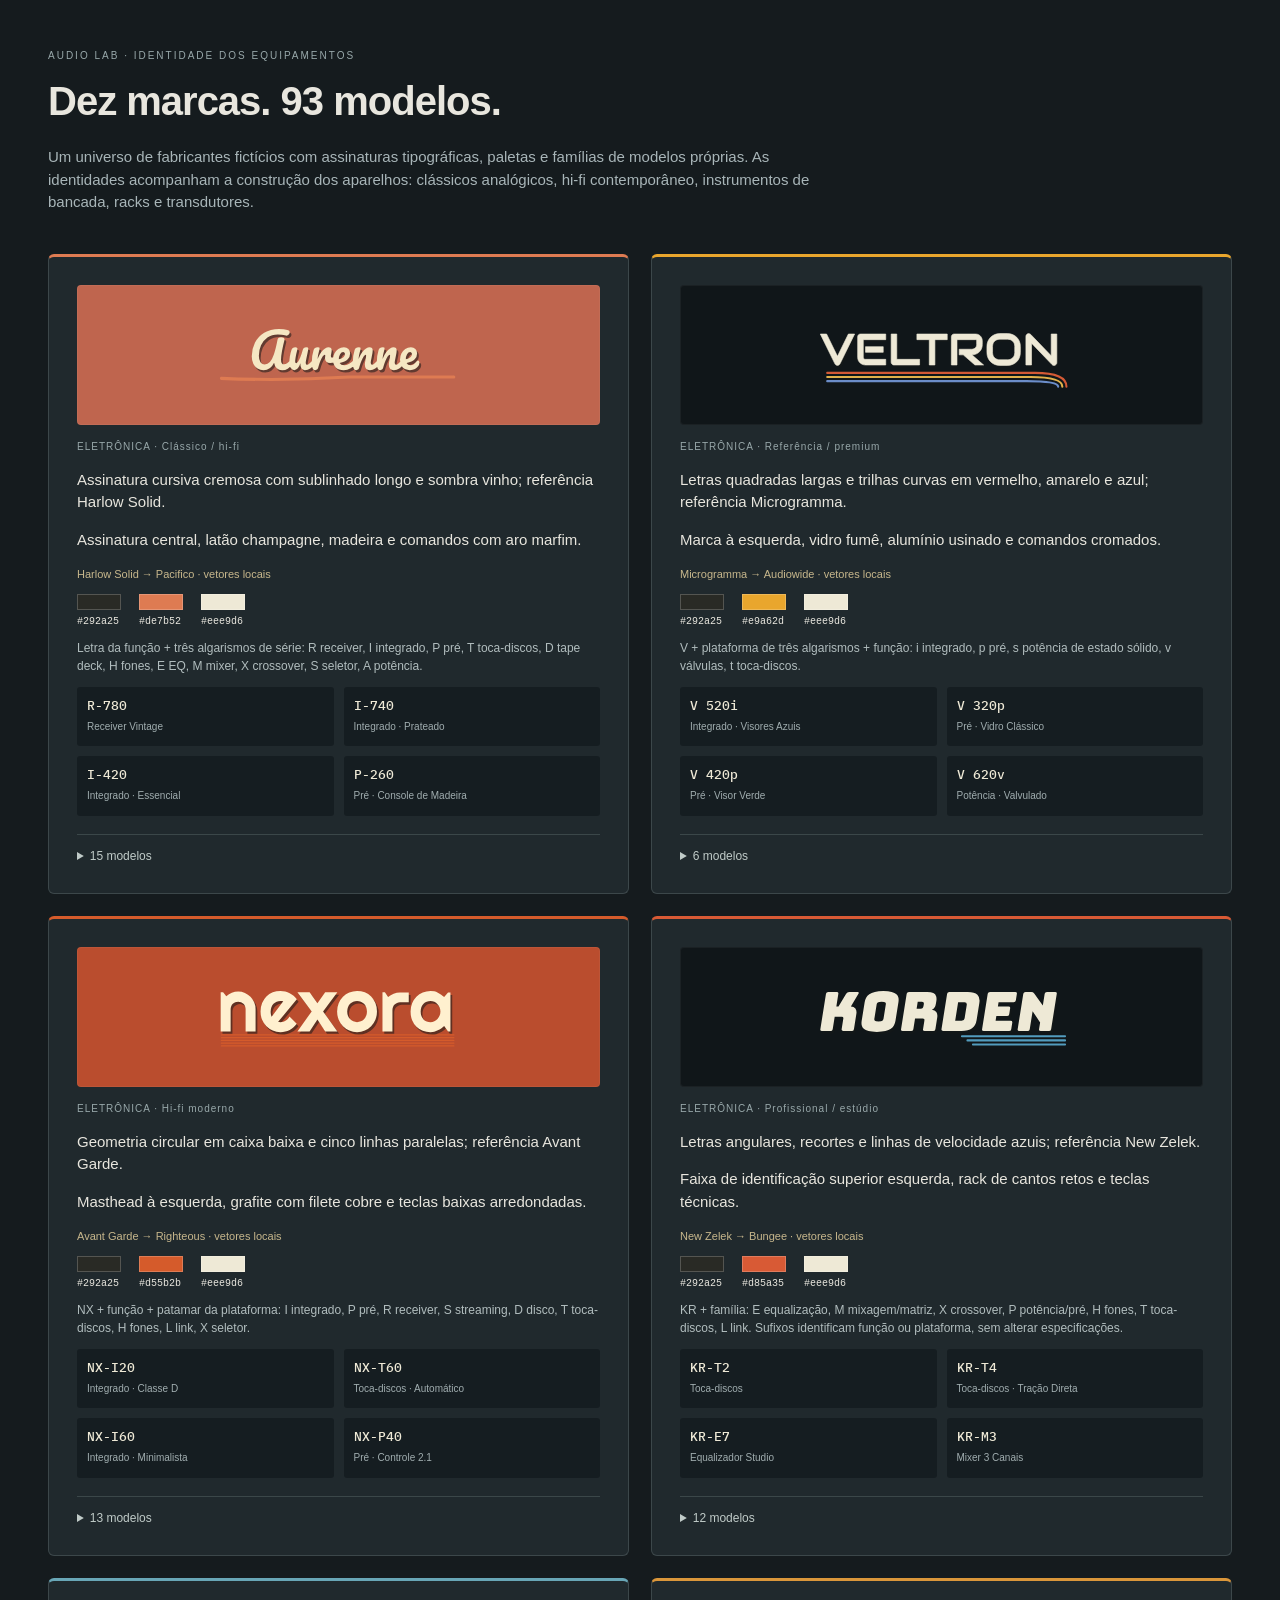
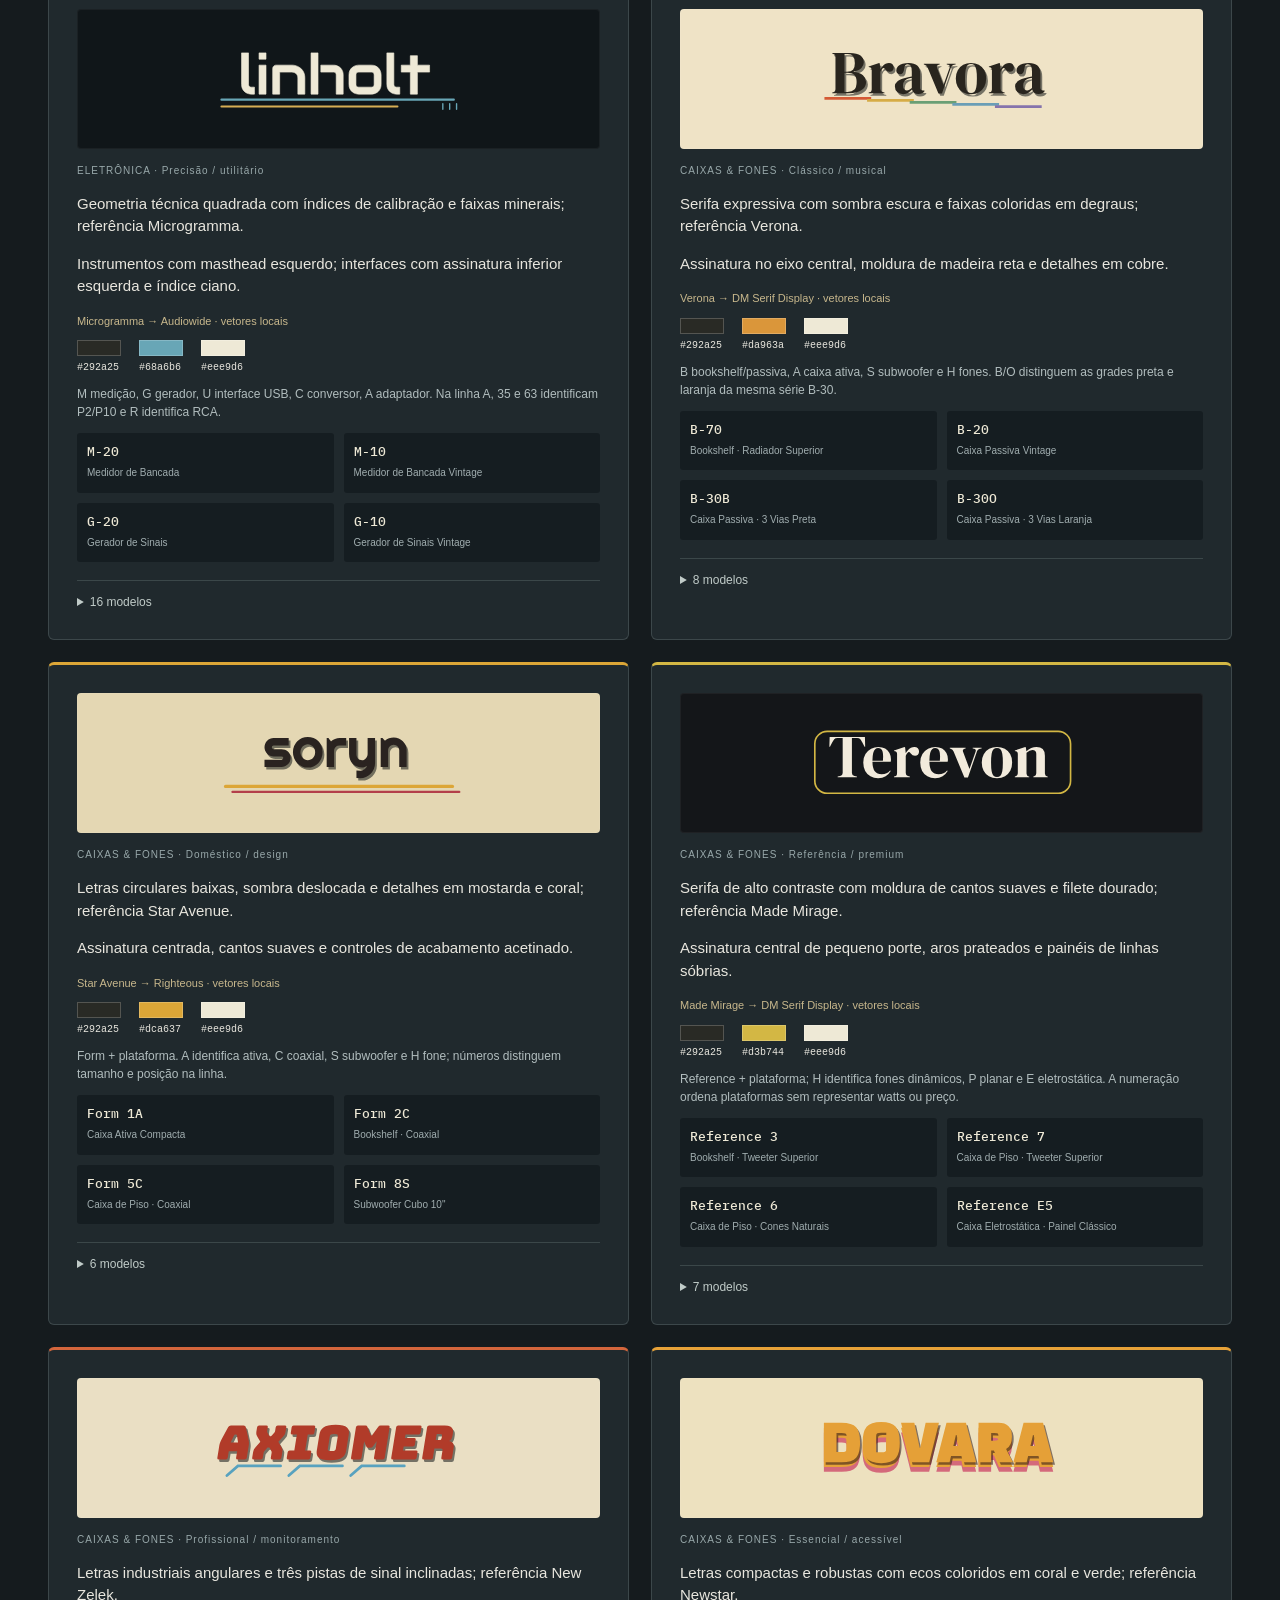
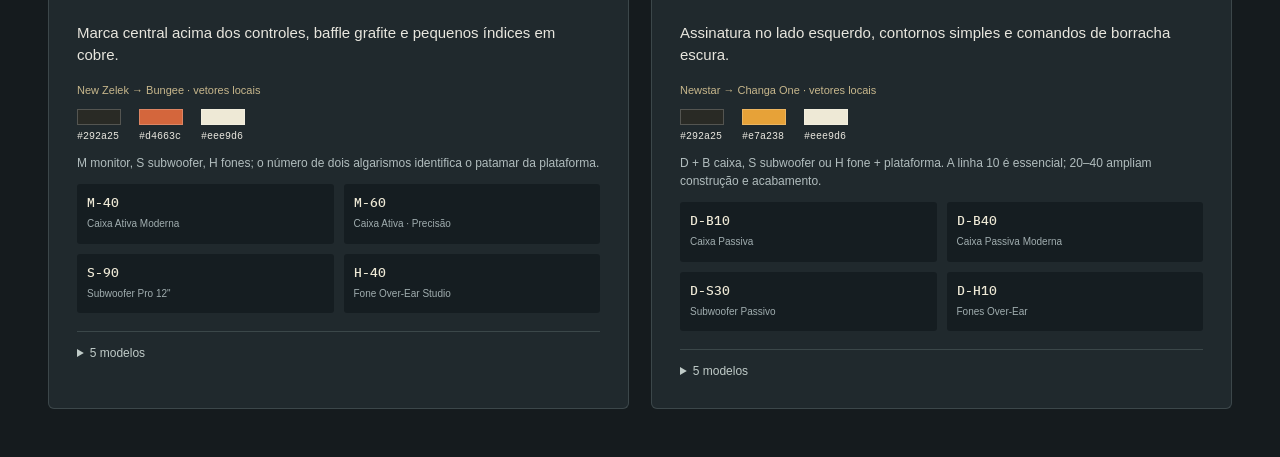
==== commit 624397d2: "Add low-profile Nexora NX-I20 class D amplifier" ====
--- a/assets/brands/index.html
+++ b/assets/brands/index.html
@@ -1,4 +1,4 @@
 <!doctype html><html lang="pt-BR"><meta charset="utf-8"><meta name="viewport" content="width=device-width,initial-scale=1"><title>Audio Lab · Marcas e modelos</title><style>
 @font-face{font-family:'Equipment Vintage';src:url('../fonts/barlowcondensed/BarlowCondensed-SemiBold.ttf')}@font-face{font-family:'Equipment Digital';src:url('../fonts/ibmplexmono/IBMPlexMono-Medium.ttf')}
 *{box-sizing:border-box}body{margin:0;background:#151b1e;color:#e8e6de;font:15px/1.5 Arial,sans-serif;padding:48px;max-width:1500px;margin:auto}h1{font-size:40px;margin:8px 0 10px;letter-spacing:-1px}.intro{max-width:800px;color:#a8b5b8;margin-bottom:40px}.eyebrow,.sector{font-size:10px;letter-spacing:2px;color:#98a8aa}main{display:grid;grid-template-columns:1fr 1fr;gap:22px}article{padding:28px;background:#20292d;border:1px solid #3c474a;border-top:3px solid var(--accent);border-radius:6px}header{height:140px;padding:25px;display:flex;align-items:center;justify-content:center;color:var(--ink);background:#101619;border-radius:4px;box-shadow:inset 0 0 0 1px #ffffff0c}article[data-brand="aurenne"] header{background:#bf654e;color:#f5e7c3}article[data-brand="bravora"] header{background:#efe3c6;color:#29251e}article[data-brand="nexora"] header{background:#ba4d2e;color:#fff0cf}article[data-brand="soryn"] header{background:#e4d7b3;color:#2a2320}article[data-brand="dovara"] header{background:#ede1bf;color:#e5a037}article[data-brand="dovara"] header svg{--brand-shadow:#2b1414}article[data-brand="axiomer"] header{background:#eadfc4;color:#b13b29}article[data-brand="terevon"] header{background:#141619;color:#f2ebdc}header svg{width:330px;max-width:100%;height:66px}.reference{font-size:11px;color:#c7b78c}.brand-accent{color:var(--accent)}.sector{letter-spacing:1px;margin:14px 0}.palette{display:flex;gap:18px;font:10px monospace}.palette span{display:grid;gap:6px}.palette i{width:44px;height:16px;border:1px solid #ffffff33}.rule{font-size:12px;color:#b1bdbe}.models{display:grid;grid-template-columns:1fr 1fr;gap:10px}.models span{padding:10px;background:#151d21;border-radius:3px}.models b{display:block;color:var(--ink);font:13px 'Equipment Digital',monospace}.models small{font-size:10px;color:#a0adaf}details{margin-top:18px;border-top:1px solid #3b4749;padding-top:12px}summary{cursor:pointer;font-size:12px;color:#c0cbc8}details p{font-size:12px;margin:9px 0}@media(max-width:700px){body{padding:24px}main{grid-template-columns:1fr}h1{font-size:30px}}
-</style><div class="eyebrow">AUDIO LAB · IDENTIDADE DOS EQUIPAMENTOS</div><h1>Dez marcas. 92 modelos.</h1><p class="intro">Um universo de fabricantes fictícios com assinaturas tipográficas, paletas e famílias de modelos próprias. As identidades acompanham a construção dos aparelhos: clássicos analógicos, hi-fi contemporâneo, instrumentos de bancada, racks e transdutores.</p><main><article data-brand="aurenne" style="--accent:#de7b52;--ink:#eee9d6;--brand-color-1:#de7b52;--brand-color-2:#702e39"><header><svg class="equipment-brand-logo" data-wordmark="AURENNE" viewBox="45 0 195 48" xmlns="http://www.w3.org/2000/svg" aria-hidden="true" focusable="false"><path d="M57 41Q102 43 150 40H226" fill="none" stroke="var(--brand-color-1,currentColor)" stroke-width="2.2" stroke-linecap="round"/><path d="M79.05 24.98Q79.05 19.63 81.34 15.08Q83.62 10.52 88.09 7.76Q92.56 5 98.82 5Q100.43 5 102.28 5.25Q104.13 5.49 105.64 5.98Q106.62 6.27 106.62 7.39Q106.62 8.31 105.94 9.11Q105.25 9.92 104.34 9.92Q104.06 9.92 103.92 9.89Q102.09 9.47 100.79 9.27Q99.48 9.08 98.04 9.08Q93.58 9.08 90.45 11.24Q87.32 13.41 85.77 16.96Q84.22 20.51 84.22 24.62Q84.22 27.61 85.4 29.25Q86.58 30.89 88.48 30.89Q90.62 30.89 92.24 29.13Q93.86 27.37 95.19 23.43Q96.53 19.49 97.83 12.74Q98.04 11.75 98.68 11.4Q99.31 11.05 100.36 11.05Q102.86 11.05 102.86 12.67Q102.86 12.95 102.75 13.37Q101.84 16.78 101.08 20.91Q100.33 25.05 100.33 27.19Q100.33 29.09 100.89 29.95Q101.45 30.81 102.61 30.81Q103.74 30.81 104.76 30.06Q105.78 29.3 107.33 27.47Q107.75 26.98 108.28 26.98Q108.73 26.98 109 27.4Q109.26 27.83 109.26 28.56Q109.26 29.94 108.59 30.74Q106.87 32.82 105.22 33.91Q103.56 35 101.17 35Q98.71 35 97.2 33.58Q95.69 32.15 95.3 29.55Q92.7 35 87.63 35Q85.21 35 83.25 33.8Q81.3 32.61 80.18 30.34Q79.05 28.07 79.05 24.98ZM106.41 29.9Q106.41 27.26 106.76 25.06Q107.12 22.87 107.92 20.4Q108.28 19.35 108.91 18.89Q109.54 18.43 110.91 18.43Q111.69 18.43 111.99 18.68Q112.29 18.93 112.29 19.42Q112.29 19.7 111.9 21.32Q111.55 22.62 111.34 23.68Q110.63 27.37 110.63 28.6Q110.63 29.34 110.81 29.64Q110.98 29.94 111.37 29.94Q111.9 29.94 112.69 28.88Q113.48 27.83 114.38 25.68Q115.28 23.53 116.12 20.4Q116.4 19.35 116.98 18.89Q117.56 18.43 118.72 18.43Q119.53 18.43 119.85 18.63Q120.16 18.82 120.16 19.35Q120.16 20.23 119.28 24.17Q118.3 28.67 118.3 29.72Q118.3 30.39 118.58 30.76Q118.86 31.13 119.32 31.13Q120.02 31.13 120.99 30.27Q121.96 29.41 123.58 27.47Q124 26.98 124.53 26.98Q124.98 26.98 125.25 27.4Q125.51 27.83 125.51 28.56Q125.51 29.97 124.84 30.74Q123.33 32.61 121.59 33.8Q119.85 35 117.63 35Q115.94 35 115.15 33.7Q114.36 32.4 114.36 30.04Q113.76 32.43 112.57 33.72Q111.37 35 110 35Q108.42 35 107.42 33.54Q106.41 32.08 106.41 29.9ZM122.73 29.09Q122.73 24.52 124.03 20.4Q124.35 19.38 125.07 18.91Q125.79 18.43 127.09 18.43Q127.8 18.43 128.08 18.61Q128.36 18.79 128.36 19.28Q128.36 19.84 127.83 21.81Q127.48 23.22 127.27 24.27Q127.06 25.33 126.92 26.88Q128.08 23.85 129.52 21.95Q130.96 20.05 132.35 19.24Q133.74 18.43 134.9 18.43Q137.19 18.43 137.19 20.72Q137.19 21.18 136.87 22.94Q136.59 24.34 136.59 24.7Q136.59 25.93 137.47 25.93Q138.45 25.93 140 24.38Q140.46 23.92 140.95 23.92Q141.41 23.92 141.67 24.33Q141.93 24.73 141.93 25.4Q141.93 26.7 141.23 27.44Q140.25 28.46 138.93 29.18Q137.61 29.9 136.13 29.9Q134.27 29.9 133.3 28.95Q132.33 28 132.33 26.38Q132.33 25.86 132.44 25.33Q132.51 24.62 132.51 24.38Q132.51 23.82 132.12 23.82Q131.59 23.82 130.73 24.99Q129.87 26.17 129.03 28.11Q128.18 30.04 127.66 32.19Q127.27 33.84 126.76 34.42Q126.25 35 125.16 35Q123.82 35 123.28 33.59Q122.73 32.19 122.73 29.09ZM155.33 28.56Q155.33 29.97 154.67 30.74Q153.36 32.33 150.99 33.66Q148.62 35 145.91 35Q142.22 35 140.18 33Q138.14 30.99 138.14 27.51Q138.14 25.08 139.16 22.99Q140.18 20.9 141.99 19.67Q143.8 18.43 146.08 18.43Q148.12 18.43 149.36 19.65Q150.59 20.86 150.59 22.94Q150.59 25.36 148.85 27.1Q147.1 28.85 142.95 29.87Q143.83 31.48 146.3 31.48Q147.88 31.48 149.9 30.38Q151.92 29.27 153.4 27.47Q153.82 26.98 154.35 26.98Q154.81 26.98 155.07 27.4Q155.33 27.83 155.33 28.56ZM142.39 27.05V27.12Q144.47 26.63 145.66 25.64Q146.86 24.66 146.86 23.36Q146.86 22.69 146.49 22.29Q146.12 21.88 145.49 21.88Q144.19 21.88 143.29 23.39Q142.39 24.91 142.39 27.05ZM152.56 29.09Q152.56 24.52 153.86 20.4Q154.17 19.38 154.89 18.91Q155.62 18.43 156.92 18.43Q157.62 18.43 157.9 18.61Q158.18 18.79 158.18 19.28Q158.18 19.84 157.66 21.81Q157.3 23.22 157.09 24.27Q156.88 25.33 156.74 26.88Q157.9 23.85 159.34 21.95Q160.79 20.05 162.17 19.24Q163.56 18.43 164.72 18.43Q167.01 18.43 167.01 20.72Q167.01 22.09 166.24 25.68Q165.57 28.74 165.57 29.72Q165.57 31.13 166.59 31.13Q167.29 31.13 168.26 30.27Q169.23 29.41 170.84 27.47Q171.27 26.98 171.79 26.98Q172.25 26.98 172.51 27.4Q172.78 27.83 172.78 28.56Q172.78 29.97 172.11 30.74Q170.6 32.61 168.86 33.8Q167.12 35 164.9 35Q163.11 35 162.19 33.96Q161.28 32.92 161.28 30.96Q161.28 29.97 161.77 27.44Q162.23 25.22 162.23 24.38Q162.23 23.82 161.84 23.82Q161.38 23.82 160.56 24.99Q159.73 26.17 158.87 28.11Q158.01 30.04 157.48 32.19Q157.09 33.84 156.58 34.42Q156.07 35 154.98 35Q153.65 35 153.1 33.59Q152.56 32.19 152.56 29.09ZM170 29.09Q170 24.52 171.3 20.4Q171.62 19.38 172.34 18.91Q173.06 18.43 174.36 18.43Q175.06 18.43 175.35 18.61Q175.63 18.79 175.63 19.28Q175.63 19.84 175.1 21.81Q174.75 23.22 174.54 24.27Q174.33 25.33 174.19 26.88Q175.35 23.85 176.79 21.95Q178.23 20.05 179.62 19.24Q181.01 18.43 182.17 18.43Q184.45 18.43 184.45 20.72Q184.45 22.09 183.68 25.68Q183.01 28.74 183.01 29.72Q183.01 31.13 184.03 31.13Q184.74 31.13 185.7 30.27Q186.67 29.41 188.29 27.47Q188.71 26.98 189.24 26.98Q189.7 26.98 189.96 27.4Q190.22 27.83 190.22 28.56Q190.22 29.97 189.55 30.74Q188.04 32.61 186.3 33.8Q184.56 35 182.34 35Q180.55 35 179.64 33.96Q178.72 32.92 178.72 30.96Q178.72 29.97 179.21 27.44Q179.67 25.22 179.67 24.38Q179.67 23.82 179.28 23.82Q178.83 23.82 178 24.99Q177.17 26.17 176.31 28.11Q175.45 30.04 174.92 32.19Q174.54 33.84 174.03 34.42Q173.52 35 172.43 35Q171.09 35 170.55 33.59Q170 32.19 170 29.09ZM200.95 29.62Q200.95 30.89 200.35 31.8Q199.37 33.31 197.77 34.16Q196.17 35 193.95 35Q190.57 35 188.71 32.98Q186.85 30.96 186.85 27.51Q186.85 25.08 187.87 22.99Q188.89 20.9 190.7 19.67Q192.51 18.43 194.79 18.43Q196.83 18.43 198.07 19.65Q199.3 20.86 199.3 22.94Q199.3 25.36 197.56 27.1Q195.81 28.85 191.63 29.87Q192.47 31.48 194.48 31.48Q195.92 31.48 196.85 30.81Q197.78 30.15 199.02 28.56Q199.44 28.04 199.96 28.04Q200.42 28.04 200.69 28.46Q200.95 28.88 200.95 29.62ZM191.1 27.05V27.12Q193.18 26.63 194.37 25.64Q195.57 24.66 195.57 23.36Q195.57 22.69 195.2 22.29Q194.83 21.88 194.2 21.88Q192.9 21.88 192 23.39Q191.1 24.91 191.1 27.05Z" fill="var(--brand-shadow,#141819)" opacity=".55" transform="translate(1.3 1.8)"/><path class="brand-wordmark" d="M79.05 24.98Q79.05 19.63 81.34 15.08Q83.62 10.52 88.09 7.76Q92.56 5 98.82 5Q100.43 5 102.28 5.25Q104.13 5.49 105.64 5.98Q106.62 6.27 106.62 7.39Q106.62 8.31 105.94 9.11Q105.25 9.92 104.34 9.92Q104.06 9.92 103.92 9.89Q102.09 9.47 100.79 9.27Q99.48 9.08 98.04 9.08Q93.58 9.08 90.45 11.24Q87.32 13.41 85.77 16.96Q84.22 20.51 84.22 24.62Q84.22 27.61 85.4 29.25Q86.58 30.89 88.48 30.89Q90.62 30.89 92.24 29.13Q93.86 27.37 95.19 23.43Q96.53 19.49 97.83 12.74Q98.04 11.75 98.68 11.4Q99.31 11.05 100.36 11.05Q102.86 11.05 102.86 12.67Q102.86 12.95 102.75 13.37Q101.84 16.78 101.08 20.91Q100.33 25.05 100.33 27.19Q100.33 29.09 100.89 29.95Q101.45 30.81 102.61 30.81Q103.74 30.81 104.76 30.06Q105.78 29.3 107.33 27.47Q107.75 26.98 108.28 26.98Q108.73 26.98 109 27.4Q109.26 27.83 109.26 28.56Q109.26 29.94 108.59 30.74Q106.87 32.82 105.22 33.91Q103.56 35 101.17 35Q98.71 35 97.2 33.58Q95.69 32.15 95.3 29.55Q92.7 35 87.63 35Q85.21 35 83.25 33.8Q81.3 32.61 80.18 30.34Q79.05 28.07 79.05 24.98ZM106.41 29.9Q106.41 27.26 106.76 25.06Q107.12 22.87 107.92 20.4Q108.28 19.35 108.91 18.89Q109.54 18.43 110.91 18.43Q111.69 18.43 111.99 18.68Q112.29 18.93 112.29 19.42Q112.29 19.7 111.9 21.32Q111.55 22.62 111.34 23.68Q110.63 27.37 110.63 28.6Q110.63 29.34 110.81 29.64Q110.98 29.94 111.37 29.94Q111.9 29.94 112.69 28.88Q113.48 27.83 114.38 25.68Q115.28 23.53 116.12 20.4Q116.4 19.35 116.98 18.89Q117.56 18.43 118.72 18.43Q119.53 18.43 119.85 18.63Q120.16 18.82 120.16 19.35Q120.16 20.23 119.28 24.17Q118.3 28.67 118.3 29.72Q118.3 30.39 118.58 30.76Q118.86 31.13 119.32 31.13Q120.02 31.13 120.99 30.27Q121.96 29.41 123.58 27.47Q124 26.98 124.53 26.98Q124.98 26.98 125.25 27.4Q125.51 27.83 125.51 28.56Q125.51 29.97 124.84 30.74Q123.33 32.61 121.59 33.8Q119.85 35 117.63 35Q115.94 35 115.15 33.7Q114.36 32.4 114.36 30.04Q113.76 32.43 112.57 33.72Q111.37 35 110 35Q108.42 35 107.42 33.54Q106.41 32.08 106.41 29.9ZM122.73 29.09Q122.73 24.52 124.03 20.4Q124.35 19.38 125.07 18.91Q125.79 18.43 127.09 18.43Q127.8 18.43 128.08 18.61Q128.36 18.79 128.36 19.28Q128.36 19.84 127.83 21.81Q127.48 23.22 127.27 24.27Q127.06 25.33 126.92 26.88Q128.08 23.85 129.52 21.95Q130.96 20.05 132.35 19.24Q133.74 18.43 134.9 18.43Q137.19 18.43 137.19 20.72Q137.19 21.18 136.87 22.94Q136.59 24.34 136.59 24.7Q136.59 25.93 137.47 25.93Q138.45 25.93 140 24.38Q140.46 23.92 140.95 23.92Q141.41 23.92 141.67 24.33Q141.93 24.73 141.93 25.4Q141.93 26.7 141.23 27.44Q140.25 28.46 138.93 29.18Q137.61 29.9 136.13 29.9Q134.27 29.9 133.3 28.95Q132.33 28 132.33 26.38Q132.33 25.86 132.44 25.33Q132.51 24.62 132.51 24.38Q132.51 23.82 132.12 23.82Q131.59 23.82 130.73 24.99Q129.87 26.17 129.03 28.11Q128.18 30.04 127.66 32.19Q127.27 33.84 126.76 34.42Q126.25 35 125.16 35Q123.82 35 123.28 33.59Q122.73 32.19 122.73 29.09ZM155.33 28.56Q155.33 29.97 154.67 30.74Q153.36 32.33 150.99 33.66Q148.62 35 145.91 35Q142.22 35 140.18 33Q138.14 30.99 138.14 27.51Q138.14 25.08 139.16 22.99Q140.18 20.9 141.99 19.67Q143.8 18.43 146.08 18.43Q148.12 18.43 149.36 19.65Q150.59 20.86 150.59 22.94Q150.59 25.36 148.85 27.1Q147.1 28.85 142.95 29.87Q143.83 31.48 146.3 31.48Q147.88 31.48 149.9 30.38Q151.92 29.27 153.4 27.47Q153.82 26.98 154.35 26.98Q154.81 26.98 155.07 27.4Q155.33 27.83 155.33 28.56ZM142.39 27.05V27.12Q144.47 26.63 145.66 25.64Q146.86 24.66 146.86 23.36Q146.86 22.69 146.49 22.29Q146.12 21.88 145.49 21.88Q144.19 21.88 143.29 23.39Q142.39 24.91 142.39 27.05ZM152.56 29.09Q152.56 24.52 153.86 20.4Q154.17 19.38 154.89 18.91Q155.62 18.43 156.92 18.43Q157.62 18.43 157.9 18.61Q158.18 18.79 158.18 19.28Q158.18 19.84 157.66 21.81Q157.3 23.22 157.09 24.27Q156.88 25.33 156.74 26.88Q157.9 23.85 159.34 21.95Q160.79 20.05 162.17 19.24Q163.56 18.43 164.72 18.43Q167.01 18.43 167.01 20.72Q167.01 22.09 166.24 25.68Q165.57 28.74 165.57 29.72Q165.57 31.13 166.59 31.13Q167.29 31.13 168.26 30.27Q169.23 29.41 170.84 27.47Q171.27 26.98 171.79 26.98Q172.25 26.98 172.51 27.4Q172.78 27.83 172.78 28.56Q172.78 29.97 172.11 30.74Q170.6 32.61 168.86 33.8Q167.12 35 164.9 35Q163.11 35 162.19 33.96Q161.28 32.92 161.28 30.96Q161.28 29.97 161.77 27.44Q162.23 25.22 162.23 24.38Q162.23 23.82 161.84 23.82Q161.38 23.82 160.56 24.99Q159.73 26.17 158.87 28.11Q158.01 30.04 157.48 32.19Q157.09 33.84 156.58 34.42Q156.07 35 154.98 35Q153.65 35 153.1 33.59Q152.56 32.19 152.56 29.09ZM170 29.09Q170 24.52 171.3 20.4Q171.62 19.38 172.34 18.91Q173.06 18.43 174.36 18.43Q175.06 18.43 175.35 18.61Q175.63 18.79 175.63 19.28Q175.63 19.84 175.1 21.81Q174.75 23.22 174.54 24.27Q174.33 25.33 174.19 26.88Q175.35 23.85 176.79 21.95Q178.23 20.05 179.62 19.24Q181.01 18.43 182.17 18.43Q184.45 18.43 184.45 20.72Q184.45 22.09 183.68 25.68Q183.01 28.74 183.01 29.72Q183.01 31.13 184.03 31.13Q184.74 31.13 185.7 30.27Q186.67 29.41 188.29 27.47Q188.71 26.98 189.24 26.98Q189.7 26.98 189.96 27.4Q190.22 27.83 190.22 28.56Q190.22 29.97 189.55 30.74Q188.04 32.61 186.3 33.8Q184.56 35 182.34 35Q180.55 35 179.64 33.96Q178.72 32.92 178.72 30.96Q178.72 29.97 179.21 27.44Q179.67 25.22 179.67 24.38Q179.67 23.82 179.28 23.82Q178.83 23.82 178 24.99Q177.17 26.17 176.31 28.11Q175.45 30.04 174.92 32.19Q174.54 33.84 174.03 34.42Q173.52 35 172.43 35Q171.09 35 170.55 33.59Q170 32.19 170 29.09ZM200.95 29.62Q200.95 30.89 200.35 31.8Q199.37 33.31 197.77 34.16Q196.17 35 193.95 35Q190.57 35 188.71 32.98Q186.85 30.96 186.85 27.51Q186.85 25.08 187.87 22.99Q188.89 20.9 190.7 19.67Q192.51 18.43 194.79 18.43Q196.83 18.43 198.07 19.65Q199.3 20.86 199.3 22.94Q199.3 25.36 197.56 27.1Q195.81 28.85 191.63 29.87Q192.47 31.48 194.48 31.48Q195.92 31.48 196.85 30.81Q197.78 30.15 199.02 28.56Q199.44 28.04 199.96 28.04Q200.42 28.04 200.69 28.46Q200.95 28.88 200.95 29.62ZM191.1 27.05V27.12Q193.18 26.63 194.37 25.64Q195.57 24.66 195.57 23.36Q195.57 22.69 195.2 22.29Q194.83 21.88 194.2 21.88Q192.9 21.88 192 23.39Q191.1 24.91 191.1 27.05Z" fill="currentColor" stroke="currentColor" stroke-width="0" stroke-linejoin="round"/></svg></header><div class="sector">ELETRÔNICA · Clássico / hi-fi</div><p>Assinatura cursiva cremosa com sublinhado longo e sombra vinho; referência Harlow Solid.</p><p class="family">Assinatura central, latão champagne, madeira e comandos com aro marfim.</p><p class="reference">Harlow Solid → Pacifico · vetores locais</p><div class="palette"><span><i style="background:#292a25"></i>#292a25</span><span><i style="background:#de7b52"></i>#de7b52</span><span><i style="background:#eee9d6"></i>#eee9d6</span></div><p class="rule">Letra da função + três algarismos de série: R receiver, I integrado, P pré, T toca-discos, D tape deck, H fones, E EQ, M mixer, X crossover, S seletor, A potência.</p><div class="models"><span><b>R-780</b><small>Receiver Vintage</small></span><span><b>I-740</b><small>Integrado · Prateado</small></span><span><b>I-420</b><small>Integrado · Essencial</small></span><span><b>P-260</b><small>Pré · Console de Madeira</small></span></div><details><summary>15 modelos</summary><p><b>R-780</b> · Receiver Vintage</p><p><b>I-740</b> · Integrado · Prateado</p><p><b>I-420</b> · Integrado · Essencial</p><p><b>P-260</b> · Pré · Console de Madeira</p><p><b>H-120</b> · Amplificador de Fone Vintage</p><p><b>T-240</b> · Toca-discos Vintage</p><p><b>T-360</b> · Toca-discos Tangencial</p><p><b>D-340</b> · Tape Deck de Rolo</p><p><b>E-270</b> · Equalizador Vintage</p><p><b>M-330</b> · Mixer Vintage</p><p><b>X-310</b> · Crossover Vintage</p><p><b>A-640</b> · Amplificador de Potência Vintage</p><p><b>S-210</b> · Seletor RCA Vintage</p><p><b>S-340</b> · Seletor RCA 3×4 Vintage</p><p><b>S-220</b> · Seletor de Caixas A/B Vintage</p></details></article><article data-brand="veltron" style="--accent:#e9a62d;--ink:#eee9d6;--brand-color-1:#e9a62d;--brand-color-2:#6b8dc9"><header><svg class="equipment-brand-logo" data-wordmark="VELTRON" viewBox="45 0 195 48" xmlns="http://www.w3.org/2000/svg" aria-hidden="true" focusable="false"><path d="M59 37H210Q233 37 233 47" fill="none" stroke="#d45a35" stroke-width="1.5" stroke-linecap="round"/><path d="M59 40H207Q230 40 230 47" fill="none" stroke="#e2b24b" stroke-width="1.5" stroke-linecap="round"/><path d="M59 43H204Q227 43 227 47" fill="none" stroke="#6b8dc9" stroke-width="1.5" stroke-linecap="round"/><path d="M78.96 8.75 68.31 30.45Q68.05 30.95 67.56 31.25Q67.07 31.56 66.47 31.56Q65.89 31.56 65.4 31.25Q64.9 30.95 64.64 30.45L54 8.75H58.56L66.47 24.96L74.41 8.75ZM99.76 22.05H86.88V17.95H99.76ZM101.59 31.25H86.88Q86.03 31.25 85.03 30.95Q84.02 30.65 83.17 29.97Q82.31 29.29 81.74 28.2Q81.17 27.11 81.17 25.52V10.81Q81.17 10.38 81.33 10.01Q81.48 9.63 81.76 9.35Q82.03 9.07 82.41 8.91Q82.78 8.75 83.22 8.75H101.59V12.83H85.25V25.52Q85.25 26.32 85.67 26.75Q86.09 27.17 86.91 27.17H101.59ZM126.19 31.25H107.58Q107.15 31.25 106.77 31.09Q106.39 30.93 106.12 30.66Q105.84 30.38 105.69 30.01Q105.53 29.63 105.53 29.19V8.75H109.61V27.17H126.19ZM146.31 12.83H137.33V31.25H133.25V12.83H124.24V8.75H146.31ZM171.79 16.31Q171.79 17.71 171.44 18.81Q171.1 19.91 170.51 20.75Q169.92 21.58 169.15 22.18Q168.38 22.78 167.55 23.16Q166.71 23.55 165.85 23.72Q165 23.89 164.24 23.89L172.76 31.25H166.45L157.95 23.89H155.02V19.81H164.24Q165.01 19.75 165.65 19.49Q166.28 19.23 166.75 18.79Q167.21 18.35 167.46 17.73Q167.71 17.11 167.71 16.31V13.74Q167.71 13.4 167.62 13.22Q167.54 13.04 167.4 12.95Q167.27 12.86 167.12 12.85Q166.97 12.83 166.85 12.83H153.39V31.25H149.31V10.81Q149.31 10.38 149.47 10.01Q149.62 9.63 149.9 9.35Q150.17 9.07 150.55 8.91Q150.93 8.75 151.36 8.75H166.85Q168.21 8.75 169.15 9.25Q170.09 9.74 170.68 10.49Q171.27 11.23 171.53 12.09Q171.79 12.96 171.79 13.71ZM199.49 22.15Q199.49 24.2 198.78 25.93Q198.08 27.65 196.82 28.91Q195.57 30.16 193.85 30.86Q192.13 31.56 190.11 31.56H184.59Q182.56 31.56 180.84 30.86Q179.11 30.16 177.86 28.91Q176.6 27.65 175.89 25.93Q175.18 24.2 175.18 22.15V17.85Q175.18 15.81 175.89 14.08Q176.6 12.35 177.86 11.1Q179.11 9.85 180.84 9.15Q182.56 8.44 184.59 8.44H190.11Q192.13 8.44 193.85 9.15Q195.57 9.85 196.82 11.1Q198.08 12.35 198.78 14.08Q199.49 15.81 199.49 17.85ZM195.41 17.85Q195.41 16.64 195.03 15.66Q194.64 14.68 193.95 13.98Q193.25 13.29 192.27 12.9Q191.29 12.52 190.11 12.52H184.59Q183.4 12.52 182.42 12.9Q181.44 13.29 180.73 13.98Q180.02 14.68 179.64 15.66Q179.25 16.64 179.25 17.85V22.15Q179.25 23.36 179.64 24.34Q180.02 25.32 180.73 26.02Q181.44 26.71 182.42 27.1Q183.4 27.48 184.59 27.48H190.08Q191.27 27.48 192.25 27.1Q193.23 26.71 193.94 26.02Q194.64 25.32 195.03 24.34Q195.41 23.36 195.41 22.15ZM226 29.51Q226 29.95 225.84 30.32Q225.67 30.7 225.4 30.97Q225.12 31.25 224.75 31.4Q224.37 31.56 223.95 31.56Q223.57 31.56 223.18 31.42Q222.8 31.28 222.5 30.96L207.6 15.4V31.25H203.52V10.49Q203.52 9.87 203.87 9.36Q204.23 8.85 204.78 8.6Q205.36 8.36 205.97 8.48Q206.58 8.6 207.02 9.05L221.92 24.6V8.75H226Z" fill="var(--brand-shadow,#141819)" opacity=".55" transform="translate(1.3 1.8)"/><path class="brand-wordmark" d="M78.96 8.75 68.31 30.45Q68.05 30.95 67.56 31.25Q67.07 31.56 66.47 31.56Q65.89 31.56 65.4 31.25Q64.9 30.95 64.64 30.45L54 8.75H58.56L66.47 24.96L74.41 8.75ZM99.76 22.05H86.88V17.95H99.76ZM101.59 31.25H86.88Q86.03 31.25 85.03 30.95Q84.02 30.65 83.17 29.97Q82.31 29.29 81.74 28.2Q81.17 27.11 81.17 25.52V10.81Q81.17 10.38 81.33 10.01Q81.48 9.63 81.76 9.35Q82.03 9.07 82.41 8.91Q82.78 8.75 83.22 8.75H101.59V12.83H85.25V25.52Q85.25 26.32 85.67 26.75Q86.09 27.17 86.91 27.17H101.59ZM126.19 31.25H107.58Q107.15 31.25 106.77 31.09Q106.39 30.93 106.12 30.66Q105.84 30.38 105.69 30.01Q105.53 29.63 105.53 29.19V8.75H109.61V27.17H126.19ZM146.31 12.83H137.33V31.25H133.25V12.83H124.24V8.75H146.31ZM171.79 16.31Q171.79 17.71 171.44 18.81Q171.1 19.91 170.51 20.75Q169.92 21.58 169.15 22.18Q168.38 22.78 167.55 23.16Q166.71 23.55 165.85 23.72Q165 23.89 164.24 23.89L172.76 31.25H166.45L157.95 23.89H155.02V19.81H164.24Q165.01 19.75 165.65 19.49Q166.28 19.23 166.75 18.79Q167.21 18.35 167.46 17.73Q167.71 17.11 167.71 16.31V13.74Q167.71 13.4 167.62 13.22Q167.54 13.04 167.4 12.95Q167.27 12.86 167.12 12.85Q166.97 12.83 166.85 12.83H153.39V31.25H149.31V10.81Q149.31 10.38 149.47 10.01Q149.62 9.63 149.9 9.35Q150.17 9.07 150.55 8.91Q150.93 8.75 151.36 8.75H166.85Q168.21 8.75 169.15 9.25Q170.09 9.74 170.68 10.49Q171.27 11.23 171.53 12.09Q171.79 12.96 171.79 13.71ZM199.49 22.15Q199.49 24.2 198.78 25.93Q198.08 27.65 196.82 28.91Q195.57 30.16 193.85 30.86Q192.13 31.56 190.11 31.56H184.59Q182.56 31.56 180.84 30.86Q179.11 30.16 177.86 28.91Q176.6 27.65 175.89 25.93Q175.18 24.2 175.18 22.15V17.85Q175.18 15.81 175.89 14.08Q176.6 12.35 177.86 11.1Q179.11 9.85 180.84 9.15Q182.56 8.44 184.59 8.44H190.11Q192.13 8.44 193.85 9.15Q195.57 9.85 196.82 11.1Q198.08 12.35 198.78 14.08Q199.49 15.81 199.49 17.85ZM195.41 17.85Q195.41 16.64 195.03 15.66Q194.64 14.68 193.95 13.98Q193.25 13.29 192.27 12.9Q191.29 12.52 190.11 12.52H184.59Q183.4 12.52 182.42 12.9Q181.44 13.29 180.73 13.98Q180.02 14.68 179.64 15.66Q179.25 16.64 179.25 17.85V22.15Q179.25 23.36 179.64 24.34Q180.02 25.32 180.73 26.02Q181.44 26.71 182.42 27.1Q183.4 27.48 184.59 27.48H190.08Q191.27 27.48 192.25 27.1Q193.23 26.71 193.94 26.02Q194.64 25.32 195.03 24.34Q195.41 23.36 195.41 22.15ZM226 29.51Q226 29.95 225.84 30.32Q225.67 30.7 225.4 30.97Q225.12 31.25 224.75 31.4Q224.37 31.56 223.95 31.56Q223.57 31.56 223.18 31.42Q222.8 31.28 222.5 30.96L207.6 15.4V31.25H203.52V10.49Q203.52 9.87 203.87 9.36Q204.23 8.85 204.78 8.6Q205.36 8.36 205.97 8.48Q206.58 8.6 207.02 9.05L221.92 24.6V8.75H226Z" fill="currentColor" stroke="currentColor" stroke-width="0.45" stroke-linejoin="round"/></svg></header><div class="sector">ELETRÔNICA · Referência / premium</div><p>Letras quadradas largas e trilhas curvas em vermelho, amarelo e azul; referência Microgramma.</p><p class="family">Marca à esquerda, vidro fumê, alumínio usinado e comandos cromados.</p><p class="reference">Microgramma → Audiowide · vetores locais</p><div class="palette"><span><i style="background:#292a25"></i>#292a25</span><span><i style="background:#e9a62d"></i>#e9a62d</span><span><i style="background:#eee9d6"></i>#eee9d6</span></div><p class="rule">V + plataforma de três algarismos + função: i integrado, p pré, s potência de estado sólido, v válvulas, t toca-discos.</p><div class="models"><span><b>V 520i</b><small>Integrado · Visores Azuis</small></span><span><b>V 320p</b><small>Pré · Vidro Clássico</small></span><span><b>V 420p</b><small>Pré · Visor Verde</small></span><span><b>V 620v</b><small>Potência · Valvulado</small></span></div><details><summary>6 modelos</summary><p><b>V 520i</b> · Integrado · Visores Azuis</p><p><b>V 320p</b> · Pré · Vidro Clássico</p><p><b>V 420p</b> · Pré · Visor Verde</p><p><b>V 620v</b> · Potência · Valvulado</p><p><b>V 720s</b> · Potência · Visor Circular</p><p><b>V 240t</b> · Toca-discos · Prato de Vidro</p></details></article><article data-brand="nexora" style="--accent:#d55b2b;--ink:#eee9d6;--brand-color-1:#d55b2b;--brand-color-2:#e6c580"><header><svg class="equipment-brand-logo" data-wordmark="NEXORA" viewBox="45 0 195 48" xmlns="http://www.w3.org/2000/svg" aria-hidden="true" focusable="false"><path d="M57 37H226" fill="none" stroke="var(--brand-color-1,currentColor)" stroke-width="0.9" stroke-linecap="round"/><path d="M57 39H226" fill="none" stroke="var(--brand-color-1,currentColor)" stroke-width="0.9" stroke-linecap="round"/><path d="M57 41H226" fill="none" stroke="var(--brand-color-1,currentColor)" stroke-width="0.9" stroke-linecap="round"/><path d="M57 43H226" fill="none" stroke="var(--brand-color-1,currentColor)" stroke-width="0.9" stroke-linecap="round"/><path d="M57 45H226" fill="none" stroke="var(--brand-color-1,currentColor)" stroke-width="0.9" stroke-linecap="round"/><path d="M63.69 34.47H56.45V6.09H58.2L60.59 8.84Q62.34 7.25 64.55 6.39Q66.76 5.53 69.17 5.53Q71.77 5.53 74.08 6.52Q76.38 7.52 78.11 9.25Q79.83 10.99 80.82 13.31Q81.82 15.63 81.82 18.25V34.47H74.58V18.25Q74.58 17.14 74.16 16.14Q73.73 15.15 72.99 14.41Q72.25 13.67 71.27 13.24Q70.29 12.82 69.17 12.82Q68.03 12.82 67.03 13.24Q66.02 13.67 65.28 14.41Q64.54 15.15 64.11 16.14Q63.69 17.14 63.69 18.25ZM98.25 27.53Q98.67 27.66 99.09 27.7Q99.52 27.74 99.94 27.74Q101 27.74 101.98 27.45Q102.96 27.16 103.83 26.61Q104.69 26.07 105.36 25.29Q106.04 24.51 106.46 23.55L111.76 28.88Q110.76 30.31 109.44 31.45Q108.13 32.59 106.61 33.38Q105.08 34.18 103.4 34.59Q101.72 35 99.94 35Q96.95 35 94.31 33.89Q91.67 32.77 89.7 30.79Q87.73 28.8 86.59 26.06Q85.45 23.31 85.45 20.03Q85.45 16.66 86.59 13.88Q87.73 11.1 89.7 9.13Q91.67 7.17 94.31 6.09Q96.95 5 99.94 5Q101.72 5 103.41 5.42Q105.11 5.85 106.63 6.64Q108.16 7.44 109.48 8.59Q110.81 9.74 111.82 11.17ZM101.96 12.61Q101.45 12.42 100.96 12.37Q100.47 12.31 99.94 12.31Q98.46 12.31 97.15 12.86Q95.83 13.4 94.87 14.41Q93.9 15.42 93.34 16.83Q92.79 18.25 92.79 20.03Q92.79 20.42 92.83 20.93Q92.87 21.43 92.96 21.95Q93.05 22.46 93.18 22.94Q93.32 23.42 93.53 23.79ZM141.31 34.47H132.46L126.82 25.78L121.12 34.47H112.27L122.63 19.92L112.27 5.93H121.12L126.82 14.06L132.46 5.93H141.31L130.92 19.92ZM170.12 20.03Q170.12 23.21 168.98 25.95Q167.84 28.69 165.88 30.69Q163.92 32.69 161.28 33.85Q158.64 35 155.62 35Q152.63 35 149.99 33.85Q147.35 32.69 145.38 30.69Q143.41 28.69 142.27 25.95Q141.13 23.21 141.13 20.03Q141.13 16.79 142.27 14.04Q143.41 11.28 145.38 9.28Q147.35 7.28 149.99 6.14Q152.63 5 155.62 5Q158.64 5 161.28 6.07Q163.92 7.15 165.88 9.12Q167.84 11.1 168.98 13.86Q170.12 16.63 170.12 20.03ZM162.83 20.03Q162.83 18.28 162.26 16.86Q161.69 15.44 160.71 14.42Q159.73 13.4 158.42 12.86Q157.11 12.31 155.62 12.31Q154.14 12.31 152.83 12.86Q151.52 13.4 150.55 14.42Q149.58 15.44 149.02 16.86Q148.47 18.28 148.47 20.03Q148.47 21.67 149.02 23.07Q149.58 24.48 150.55 25.51Q151.52 26.55 152.83 27.14Q154.14 27.74 155.62 27.74Q157.11 27.74 158.42 27.18Q159.73 26.63 160.71 25.62Q161.69 24.61 162.26 23.18Q162.83 21.75 162.83 20.03ZM181.36 34.47H174.12V6.09H175.87L178.26 9.45Q180 7.86 182.23 7Q184.46 6.14 186.84 6.14H193.23V13.35H186.84Q185.7 13.35 184.7 13.77Q183.69 14.2 182.95 14.94Q182.2 15.68 181.78 16.69Q181.36 17.69 181.36 18.83ZM223.55 34.47H221.8L218.99 30.57Q217.95 31.5 216.8 32.31Q215.65 33.12 214.38 33.71Q213.11 34.31 211.77 34.66Q210.43 35 209.05 35Q206.06 35 203.42 33.99Q200.78 32.99 198.81 31.06Q196.83 29.14 195.69 26.36Q194.55 23.58 194.55 20.03Q194.55 16.71 195.69 13.94Q196.83 11.17 198.81 9.19Q200.78 7.2 203.42 6.1Q206.06 5 209.05 5Q210.43 5 211.78 5.34Q213.13 5.69 214.4 6.3Q215.68 6.91 216.83 7.73Q217.98 8.55 218.99 9.51L221.8 6.14H223.55ZM216.26 20.03Q216.26 18.54 215.69 17.15Q215.12 15.76 214.14 14.69Q213.16 13.61 211.85 12.96Q210.53 12.31 209.05 12.31Q207.57 12.31 206.25 12.82Q204.94 13.32 203.98 14.3Q203.01 15.28 202.45 16.73Q201.89 18.17 201.89 20.03Q201.89 21.88 202.45 23.33Q203.01 24.77 203.98 25.75Q204.94 26.73 206.25 27.23Q207.57 27.74 209.05 27.74Q210.53 27.74 211.85 27.09Q213.16 26.44 214.14 25.37Q215.12 24.29 215.69 22.9Q216.26 21.51 216.26 20.03Z" fill="var(--brand-shadow,#141819)" opacity=".55" transform="translate(1.3 1.8)"/><path class="brand-wordmark" d="M63.69 34.47H56.45V6.09H58.2L60.59 8.84Q62.34 7.25 64.55 6.39Q66.76 5.53 69.17 5.53Q71.77 5.53 74.08 6.52Q76.38 7.52 78.11 9.25Q79.83 10.99 80.82 13.31Q81.82 15.63 81.82 18.25V34.47H74.58V18.25Q74.58 17.14 74.16 16.14Q73.73 15.15 72.99 14.41Q72.25 13.67 71.27 13.24Q70.29 12.82 69.17 12.82Q68.03 12.82 67.03 13.24Q66.02 13.67 65.28 14.41Q64.54 15.15 64.11 16.14Q63.69 17.14 63.69 18.25ZM98.25 27.53Q98.67 27.66 99.09 27.7Q99.52 27.74 99.94 27.74Q101 27.74 101.98 27.45Q102.96 27.16 103.83 26.61Q104.69 26.07 105.36 25.29Q106.04 24.51 106.46 23.55L111.76 28.88Q110.76 30.31 109.44 31.45Q108.13 32.59 106.61 33.38Q105.08 34.18 103.4 34.59Q101.72 35 99.94 35Q96.95 35 94.31 33.89Q91.67 32.77 89.7 30.79Q87.73 28.8 86.59 26.06Q85.45 23.31 85.45 20.03Q85.45 16.66 86.59 13.88Q87.73 11.1 89.7 9.13Q91.67 7.17 94.31 6.09Q96.95 5 99.94 5Q101.72 5 103.41 5.42Q105.11 5.85 106.63 6.64Q108.16 7.44 109.48 8.59Q110.81 9.74 111.82 11.17ZM101.96 12.61Q101.45 12.42 100.96 12.37Q100.47 12.31 99.94 12.31Q98.46 12.31 97.15 12.86Q95.83 13.4 94.87 14.41Q93.9 15.42 93.34 16.83Q92.79 18.25 92.79 20.03Q92.79 20.42 92.83 20.93Q92.87 21.43 92.96 21.95Q93.05 22.46 93.18 22.94Q93.32 23.42 93.53 23.79ZM141.31 34.47H132.46L126.82 25.78L121.12 34.47H112.27L122.63 19.92L112.27 5.93H121.12L126.82 14.06L132.46 5.93H141.31L130.92 19.92ZM170.12 20.03Q170.12 23.21 168.98 25.95Q167.84 28.69 165.88 30.69Q163.92 32.69 161.28 33.85Q158.64 35 155.62 35Q152.63 35 149.99 33.85Q147.35 32.69 145.38 30.69Q143.41 28.69 142.27 25.95Q141.13 23.21 141.13 20.03Q141.13 16.79 142.27 14.04Q143.41 11.28 145.38 9.28Q147.35 7.28 149.99 6.14Q152.63 5 155.62 5Q158.64 5 161.28 6.07Q163.92 7.15 165.88 9.12Q167.84 11.1 168.98 13.86Q170.12 16.63 170.12 20.03ZM162.83 20.03Q162.83 18.28 162.26 16.86Q161.69 15.44 160.71 14.42Q159.73 13.4 158.42 12.86Q157.11 12.31 155.62 12.31Q154.14 12.31 152.83 12.86Q151.52 13.4 150.55 14.42Q149.58 15.44 149.02 16.86Q148.47 18.28 148.47 20.03Q148.47 21.67 149.02 23.07Q149.58 24.48 150.55 25.51Q151.52 26.55 152.83 27.14Q154.14 27.74 155.62 27.74Q157.11 27.74 158.42 27.18Q159.73 26.63 160.71 25.62Q161.69 24.61 162.26 23.18Q162.83 21.75 162.83 20.03ZM181.36 34.47H174.12V6.09H175.87L178.26 9.45Q180 7.86 182.23 7Q184.46 6.14 186.84 6.14H193.23V13.35H186.84Q185.7 13.35 184.7 13.77Q183.69 14.2 182.95 14.94Q182.2 15.68 181.78 16.69Q181.36 17.69 181.36 18.83ZM223.55 34.47H221.8L218.99 30.57Q217.95 31.5 216.8 32.31Q215.65 33.12 214.38 33.71Q213.11 34.31 211.77 34.66Q210.43 35 209.05 35Q206.06 35 203.42 33.99Q200.78 32.99 198.81 31.06Q196.83 29.14 195.69 26.36Q194.55 23.58 194.55 20.03Q194.55 16.71 195.69 13.94Q196.83 11.17 198.81 9.19Q200.78 7.2 203.42 6.1Q206.06 5 209.05 5Q210.43 5 211.78 5.34Q213.13 5.69 214.4 6.3Q215.68 6.91 216.83 7.73Q217.98 8.55 218.99 9.51L221.8 6.14H223.55ZM216.26 20.03Q216.26 18.54 215.69 17.15Q215.12 15.76 214.14 14.69Q213.16 13.61 211.85 12.96Q210.53 12.31 209.05 12.31Q207.57 12.31 206.25 12.82Q204.94 13.32 203.98 14.3Q203.01 15.28 202.45 16.73Q201.89 18.17 201.89 20.03Q201.89 21.88 202.45 23.33Q203.01 24.77 203.98 25.75Q204.94 26.73 206.25 27.23Q207.57 27.74 209.05 27.74Q210.53 27.74 211.85 27.09Q213.16 26.44 214.14 25.37Q215.12 24.29 215.69 22.9Q216.26 21.51 216.26 20.03Z" fill="currentColor" stroke="currentColor" stroke-width="0" stroke-linejoin="round"/></svg></header><div class="sector">ELETRÔNICA · Hi-fi moderno</div><p>Geometria circular em caixa baixa e cinco linhas paralelas; referência Avant Garde.</p><p class="family">Masthead à esquerda, grafite com filete cobre e teclas baixas arredondadas.</p><p class="reference">Avant Garde → Righteous · vetores locais</p><div class="palette"><span><i style="background:#292a25"></i>#292a25</span><span><i style="background:#d55b2b"></i>#d55b2b</span><span><i style="background:#eee9d6"></i>#eee9d6</span></div><p class="rule">NX + função + patamar da plataforma: I integrado, P pré, R receiver, S streaming, D disco, T toca-discos, H fones, L link, X seletor.</p><div class="models"><span><b>NX-T60</b><small>Toca-discos · Automático</small></span><span><b>NX-I60</b><small>Integrado · Minimalista</small></span><span><b>NX-P40</b><small>Pré · Controle 2.1</small></span><span><b>NX-P60</b><small>Pré · Tela Central</small></span></div><details><summary>12 modelos</summary><p><b>NX-T60</b> · Toca-discos · Automático</p><p><b>NX-I60</b> · Integrado · Minimalista</p><p><b>NX-P40</b> · Pré · Controle 2.1</p><p><b>NX-P60</b> · Pré · Tela Central</p><p><b>NX-R80</b> · Receiver Moderno</p><p><b>NX-S40</b> · Streamer Hi-Fi</p><p><b>NX-S90</b> · Streamer Integrado</p><p><b>NX-D30</b> · CD Player</p><p><b>NX-H20</b> · Amplificador de Fone Normal</p><p><b>NX-L10</b> · Receptor Bluetooth Slim (Bluetooth → RCA)</p><p><b>NX-X10</b> · Seletor RCA Estéreo</p><p><b>NX-X20</b> · Seletor de Caixas A/B</p></details></article><article data-brand="korden" style="--accent:#d85a35;--ink:#eee9d6;--brand-color-1:#d85a35;--brand-color-2:#529cbe"><header><svg class="equipment-brand-logo" data-wordmark="KORDEN" viewBox="45 0 195 48" xmlns="http://www.w3.org/2000/svg" aria-hidden="true" focusable="false"><path d="M157 38H232" fill="none" stroke="var(--brand-color-2,currentColor)" stroke-width="1.5" stroke-linecap="round"/><path d="M161 41H232" fill="none" stroke="var(--brand-color-2,currentColor)" stroke-width="1.5" stroke-linecap="round"/><path d="M165 44H232" fill="none" stroke="var(--brand-color-2,currentColor)" stroke-width="1.5" stroke-linecap="round"/><path d="M61.36 34.25H55.23Q53.8 34.25 54.03 32.82L58.13 7.18Q58.36 5.75 59.79 5.75H65.92Q67.35 5.75 67.12 7.18L65.66 16.28H67.24L72.8 7.06Q73.56 5.75 74.98 5.75H81.08Q82.5 5.75 81.74 7.06L76.23 16.28Q78.42 16.4 79.52 17.84Q80.61 19.29 80.23 21.66L78.45 32.82Q78.22 34.25 76.8 34.25H70.7Q69.28 34.25 69.5 32.82L70.74 25.11Q70.95 23.76 69.69 23.76H64.46L63.01 32.82Q62.79 34.25 61.36 34.25ZM108.66 26.77Q108.37 28.59 107.6 30.07Q106.83 31.56 105.31 32.62Q103.8 33.69 101.31 34.27Q98.82 34.84 95.1 34.84Q91.38 34.84 89.08 34.27Q86.78 33.69 85.6 32.62Q84.43 31.56 84.11 30.07Q83.8 28.59 84.09 26.77L86.25 13.27Q86.54 11.45 87.33 9.97Q88.12 8.48 89.64 7.42Q91.15 6.35 93.64 5.75Q96.13 5.16 99.85 5.16Q103.57 5.16 105.87 5.75Q108.17 6.35 109.35 7.42Q110.52 8.48 110.82 9.97Q111.11 11.45 110.82 13.27ZM93.3 25.34Q93.17 26.13 93.68 26.67Q94.19 27.2 96.33 27.2Q98.5 27.2 99.16 26.67Q99.82 26.13 99.95 25.34L101.65 14.7Q101.78 13.91 101.29 13.39Q100.79 12.88 98.62 12.88Q96.48 12.88 95.8 13.39Q95.13 13.91 95 14.7ZM120.01 34.25H113.92Q112.49 34.25 112.72 32.82L116.82 7.18Q117.05 5.75 118.48 5.75H131.65Q134.62 5.75 136.19 6.58Q137.76 7.42 138.23 8.9Q138.71 10.38 138.39 12.36L138.1 14.18Q137.84 15.84 137.18 16.99Q136.52 18.14 135.16 18.69Q137.3 18.93 138.37 20.44Q139.43 21.94 139.03 24.43L137.69 32.82Q137.46 34.25 136.04 34.25H129.9Q128.48 34.25 128.71 32.82L129.68 26.77Q129.82 25.86 129.55 25.46Q129.28 25.07 128.45 25.07H122.9L121.66 32.82Q121.44 34.25 120.01 34.25ZM124.85 12.88 124.04 17.94H127.01Q128.04 17.94 128.48 17.41Q128.92 16.87 129.05 16.08L129.27 14.74Q129.39 13.95 129.12 13.41Q128.85 12.88 127.82 12.88ZM156.66 34.25H143.32Q141.9 34.25 142.12 32.82L146.23 7.18Q146.45 5.75 147.88 5.75H161.22Q166.2 5.75 168.26 7.73Q170.32 9.71 169.66 13.83L167.68 26.17Q167.03 30.29 164.33 32.27Q161.64 34.25 156.66 34.25ZM154.23 13.31 152.08 26.77H156.78Q158.64 26.77 158.96 24.83L160.49 15.21Q160.8 13.31 158.94 13.31ZM191.21 34.25H172.84Q171.42 34.25 171.65 32.82L175.75 7.18Q175.98 5.75 177.4 5.75H195.76Q197.19 5.75 196.96 7.18L196.22 11.81Q195.99 13.23 194.57 13.23H183.64L183.16 16.28H190.87Q192.3 16.28 192.07 17.7L191.39 21.94Q191.17 23.36 189.74 23.36H182.02L181.48 26.77H192.4Q193.83 26.77 193.6 28.19L192.86 32.82Q192.63 34.25 191.21 34.25ZM204.66 34.25H198.72Q197.3 34.25 197.53 32.82L201.63 7.18Q201.86 5.75 203.28 5.75H207.4Q208.82 5.75 209.56 6.82L215.83 15.61L217.18 7.18Q217.41 5.75 218.84 5.75H224.77Q226.2 5.75 225.97 7.18L221.87 32.82Q221.64 34.25 220.21 34.25H214.28Q212.85 34.25 213.08 32.82L213.86 27.95L208.4 19.76L206.31 32.82Q206.08 34.25 204.66 34.25Z" fill="var(--brand-shadow,#141819)" opacity=".55" transform="translate(1.3 1.8)"/><path class="brand-wordmark" d="M61.36 34.25H55.23Q53.8 34.25 54.03 32.82L58.13 7.18Q58.36 5.75 59.79 5.75H65.92Q67.35 5.75 67.12 7.18L65.66 16.28H67.24L72.8 7.06Q73.56 5.75 74.98 5.75H81.08Q82.5 5.75 81.74 7.06L76.23 16.28Q78.42 16.4 79.52 17.84Q80.61 19.29 80.23 21.66L78.45 32.82Q78.22 34.25 76.8 34.25H70.7Q69.28 34.25 69.5 32.82L70.74 25.11Q70.95 23.76 69.69 23.76H64.46L63.01 32.82Q62.79 34.25 61.36 34.25ZM108.66 26.77Q108.37 28.59 107.6 30.07Q106.83 31.56 105.31 32.62Q103.8 33.69 101.31 34.27Q98.82 34.84 95.1 34.84Q91.38 34.84 89.08 34.27Q86.78 33.69 85.6 32.62Q84.43 31.56 84.11 30.07Q83.8 28.59 84.09 26.77L86.25 13.27Q86.54 11.45 87.33 9.97Q88.12 8.48 89.64 7.42Q91.15 6.35 93.64 5.75Q96.13 5.16 99.85 5.16Q103.57 5.16 105.87 5.75Q108.17 6.35 109.35 7.42Q110.52 8.48 110.82 9.97Q111.11 11.45 110.82 13.27ZM93.3 25.34Q93.17 26.13 93.68 26.67Q94.19 27.2 96.33 27.2Q98.5 27.2 99.16 26.67Q99.82 26.13 99.95 25.34L101.65 14.7Q101.78 13.91 101.29 13.39Q100.79 12.88 98.62 12.88Q96.48 12.88 95.8 13.39Q95.13 13.91 95 14.7ZM120.01 34.25H113.92Q112.49 34.25 112.72 32.82L116.82 7.18Q117.05 5.75 118.48 5.75H131.65Q134.62 5.75 136.19 6.58Q137.76 7.42 138.23 8.9Q138.71 10.38 138.39 12.36L138.1 14.18Q137.84 15.84 137.18 16.99Q136.52 18.14 135.16 18.69Q137.3 18.93 138.37 20.44Q139.43 21.94 139.03 24.43L137.69 32.82Q137.46 34.25 136.04 34.25H129.9Q128.48 34.25 128.71 32.82L129.68 26.77Q129.82 25.86 129.55 25.46Q129.28 25.07 128.45 25.07H122.9L121.66 32.82Q121.44 34.25 120.01 34.25ZM124.85 12.88 124.04 17.94H127.01Q128.04 17.94 128.48 17.41Q128.92 16.87 129.05 16.08L129.27 14.74Q129.39 13.95 129.12 13.41Q128.85 12.88 127.82 12.88ZM156.66 34.25H143.32Q141.9 34.25 142.12 32.82L146.23 7.18Q146.45 5.75 147.88 5.75H161.22Q166.2 5.75 168.26 7.73Q170.32 9.71 169.66 13.83L167.68 26.17Q167.03 30.29 164.33 32.27Q161.64 34.25 156.66 34.25ZM154.23 13.31 152.08 26.77H156.78Q158.64 26.77 158.96 24.83L160.49 15.21Q160.8 13.31 158.94 13.31ZM191.21 34.25H172.84Q171.42 34.25 171.65 32.82L175.75 7.18Q175.98 5.75 177.4 5.75H195.76Q197.19 5.75 196.96 7.18L196.22 11.81Q195.99 13.23 194.57 13.23H183.64L183.16 16.28H190.87Q192.3 16.28 192.07 17.7L191.39 21.94Q191.17 23.36 189.74 23.36H182.02L181.48 26.77H192.4Q193.83 26.77 193.6 28.19L192.86 32.82Q192.63 34.25 191.21 34.25ZM204.66 34.25H198.72Q197.3 34.25 197.53 32.82L201.63 7.18Q201.86 5.75 203.28 5.75H207.4Q208.82 5.75 209.56 6.82L215.83 15.61L217.18 7.18Q217.41 5.75 218.84 5.75H224.77Q226.2 5.75 225.97 7.18L221.87 32.82Q221.64 34.25 220.21 34.25H214.28Q212.85 34.25 213.08 32.82L213.86 27.95L208.4 19.76L206.31 32.82Q206.08 34.25 204.66 34.25Z" fill="currentColor" stroke="currentColor" stroke-width="0" stroke-linejoin="round"/></svg></header><div class="sector">ELETRÔNICA · Profissional / estúdio</div><p>Letras angulares, recortes e linhas de velocidade azuis; referência New Zelek.</p><p class="family">Faixa de identificação superior esquerda, rack de cantos retos e teclas técnicas.</p><p class="reference">New Zelek → Bungee · vetores locais</p><div class="palette"><span><i style="background:#292a25"></i>#292a25</span><span><i style="background:#d85a35"></i>#d85a35</span><span><i style="background:#eee9d6"></i>#eee9d6</span></div><p class="rule">KR + família: E equalização, M mixagem/matriz, X crossover, P potência/pré, H fones, T toca-discos, L link. Sufixos identificam função ou plataforma, sem alterar especificações.</p><div class="models"><span><b>KR-T2</b><small>Toca-discos</small></span><span><b>KR-T4</b><small>Toca-discos · Tração Direta</small></span><span><b>KR-E7</b><small>Equalizador Studio</small></span><span><b>KR-M3</b><small>Mixer 3 Canais</small></span></div><details><summary>12 modelos</summary><p><b>KR-T2</b> · Toca-discos</p><p><b>KR-T4</b> · Toca-discos · Tração Direta</p><p><b>KR-E7</b> · Equalizador Studio</p><p><b>KR-M3</b> · Mixer 3 Canais</p><p><b>KR-X3</b> · Crossover 3 Vias</p><p><b>KR-P20</b> · Amplificador de Potência Tradicional</p><p><b>KR-P40</b> · Potência · Duplo Canal</p><p><b>KR-H4</b> · Amplificador de Fones 4 Canais</p><p><b>KR-M34</b> · Seletor RCA 3×4</p><p><b>KR-L2</b> · Transmissor Bluetooth Pro (RCA → fones)</p><p><b>KR-P10</b> · Pré · Slim</p><p><b>KR-P60</b> · Pré · Precisão</p></details></article><article data-brand="linholt" style="--accent:#68a6b6;--ink:#eee9d6;--brand-color-1:#68a6b6;--brand-color-2:#d7ae55"><header><svg class="equipment-brand-logo" data-wordmark="LINHOLT" viewBox="45 0 195 48" xmlns="http://www.w3.org/2000/svg" aria-hidden="true" focusable="false"><path d="M57 39H226" fill="none" stroke="var(--brand-color-1,currentColor)" stroke-width="1.6" stroke-linecap="round"/><path d="M57 44H185" fill="none" stroke="var(--brand-color-2,currentColor)" stroke-width="1.5" stroke-linecap="round"/><path d="M218 42v4m5-4v4m5-4v4" fill="none" stroke="var(--brand-color-1,currentColor)" stroke-width="1" stroke-linecap="round"/><path d="M81.01 35H78.75Q77.66 35 76.42 34.63Q75.18 34.26 74.11 33.41Q73.04 32.56 72.33 31.21Q71.63 29.85 71.63 27.88V5H76.7V27.88Q76.7 28.82 77.29 29.37Q77.87 29.93 78.75 29.93H81.01ZM89.42 9.58H84.35V5H89.42ZM89.42 35H84.35V13.91H89.42ZM117.65 35H112.57V23.3Q112.57 22.3 112.23 21.51Q111.89 20.72 111.31 20.16Q110.72 19.59 109.93 19.29Q109.14 18.99 108.22 18.99H99.35V35H94.28V16.43Q94.28 15.9 94.47 15.45Q94.67 14.99 95.02 14.65Q95.37 14.3 95.84 14.11Q96.31 13.91 96.83 13.91H108.26Q109.22 13.91 110.28 14.13Q111.35 14.34 112.39 14.82Q113.43 15.3 114.38 16.03Q115.33 16.76 116.06 17.81Q116.79 18.85 117.22 20.21Q117.65 21.58 117.65 23.3ZM145.54 35H140.47V21.01Q140.47 20.02 139.96 19.5Q139.45 18.99 138.44 18.99H129.29V13.91H138.44Q139.16 13.91 139.96 14.08Q140.76 14.25 141.55 14.6Q142.34 14.95 143.06 15.5Q143.78 16.06 144.33 16.85Q144.88 17.64 145.21 18.67Q145.54 19.71 145.54 21.01ZM127.24 35H122.17V5H127.24ZM173.12 27.88Q173.12 29.19 172.79 30.23Q172.46 31.27 171.91 32.06Q171.37 32.85 170.64 33.41Q169.92 33.97 169.13 34.32Q168.34 34.67 167.53 34.83Q166.72 35 166 35H156.85Q155.8 35 154.55 34.63Q153.3 34.26 152.24 33.41Q151.18 32.56 150.46 31.21Q149.75 29.85 149.75 27.88V21.01Q149.75 19.06 150.46 17.71Q151.18 16.35 152.24 15.5Q153.3 14.66 154.55 14.28Q155.8 13.91 156.85 13.91H166Q167.95 13.91 169.32 14.62Q170.68 15.32 171.52 16.38Q172.36 17.44 172.74 18.69Q173.12 19.94 173.12 21.01ZM168.05 21.05Q168.05 20 167.52 19.49Q167 18.99 166 18.99H156.89Q155.88 18.99 155.35 19.5Q154.82 20.02 154.82 21.01V27.88Q154.82 28.88 155.35 29.4Q155.88 29.93 156.89 29.93H166Q167.04 29.93 167.54 29.4Q168.05 28.88 168.05 27.88ZM186.7 35H184.43Q183.34 35 182.1 34.63Q180.86 34.26 179.79 33.41Q178.72 32.56 178.02 31.21Q177.31 29.85 177.31 27.88V5H182.39V27.88Q182.39 28.82 182.97 29.37Q183.56 29.93 184.43 29.93H186.7ZM208.37 18.99H199.51V35H194.38V18.99H187.79V13.91H194.38V7.03H199.51V13.91H208.37Z" fill="var(--brand-shadow,#141819)" opacity=".55" transform="translate(1.3 1.8)"/><path class="brand-wordmark" d="M81.01 35H78.75Q77.66 35 76.42 34.63Q75.18 34.26 74.11 33.41Q73.04 32.56 72.33 31.21Q71.63 29.85 71.63 27.88V5H76.7V27.88Q76.7 28.82 77.29 29.37Q77.87 29.93 78.75 29.93H81.01ZM89.42 9.58H84.35V5H89.42ZM89.42 35H84.35V13.91H89.42ZM117.65 35H112.57V23.3Q112.57 22.3 112.23 21.51Q111.89 20.72 111.31 20.16Q110.72 19.59 109.93 19.29Q109.14 18.99 108.22 18.99H99.35V35H94.28V16.43Q94.28 15.9 94.47 15.45Q94.67 14.99 95.02 14.65Q95.37 14.3 95.84 14.11Q96.31 13.91 96.83 13.91H108.26Q109.22 13.91 110.28 14.13Q111.35 14.34 112.39 14.82Q113.43 15.3 114.38 16.03Q115.33 16.76 116.06 17.81Q116.79 18.85 117.22 20.21Q117.65 21.58 117.65 23.3ZM145.54 35H140.47V21.01Q140.47 20.02 139.96 19.5Q139.45 18.99 138.44 18.99H129.29V13.91H138.44Q139.16 13.91 139.96 14.08Q140.76 14.25 141.55 14.6Q142.34 14.95 143.06 15.5Q143.78 16.06 144.33 16.85Q144.88 17.64 145.21 18.67Q145.54 19.71 145.54 21.01ZM127.24 35H122.17V5H127.24ZM173.12 27.88Q173.12 29.19 172.79 30.23Q172.46 31.27 171.91 32.06Q171.37 32.85 170.64 33.41Q169.92 33.97 169.13 34.32Q168.34 34.67 167.53 34.83Q166.72 35 166 35H156.85Q155.8 35 154.55 34.63Q153.3 34.26 152.24 33.41Q151.18 32.56 150.46 31.21Q149.75 29.85 149.75 27.88V21.01Q149.75 19.06 150.46 17.71Q151.18 16.35 152.24 15.5Q153.3 14.66 154.55 14.28Q155.8 13.91 156.85 13.91H166Q167.95 13.91 169.32 14.62Q170.68 15.32 171.52 16.38Q172.36 17.44 172.74 18.69Q173.12 19.94 173.12 21.01ZM168.05 21.05Q168.05 20 167.52 19.49Q167 18.99 166 18.99H156.89Q155.88 18.99 155.35 19.5Q154.82 20.02 154.82 21.01V27.88Q154.82 28.88 155.35 29.4Q155.88 29.93 156.89 29.93H166Q167.04 29.93 167.54 29.4Q168.05 28.88 168.05 27.88ZM186.7 35H184.43Q183.34 35 182.1 34.63Q180.86 34.26 179.79 33.41Q178.72 32.56 178.02 31.21Q177.31 29.85 177.31 27.88V5H182.39V27.88Q182.39 28.82 182.97 29.37Q183.56 29.93 184.43 29.93H186.7ZM208.37 18.99H199.51V35H194.38V18.99H187.79V13.91H194.38V7.03H199.51V13.91H208.37Z" fill="currentColor" stroke="currentColor" stroke-width="0.45" stroke-linejoin="round"/></svg></header><div class="sector">ELETRÔNICA · Precisão / utilitário</div><p>Geometria técnica quadrada com índices de calibração e faixas minerais; referência Microgramma.</p><p class="family">Instrumentos com masthead esquerdo; interfaces com assinatura inferior esquerda e índice ciano.</p><p class="reference">Microgramma → Audiowide · vetores locais</p><div class="palette"><span><i style="background:#292a25"></i>#292a25</span><span><i style="background:#68a6b6"></i>#68a6b6</span><span><i style="background:#eee9d6"></i>#eee9d6</span></div><p class="rule">M medição, G gerador, U interface USB, C conversor, A adaptador. Na linha A, 35 e 63 identificam P2/P10 e R identifica RCA.</p><div class="models"><span><b>M-20</b><small>Medidor de Bancada</small></span><span><b>M-10</b><small>Medidor de Bancada Vintage</small></span><span><b>G-20</b><small>Gerador de Sinais</small></span><span><b>G-10</b><small>Gerador de Sinais Vintage</small></span></div><details><summary>16 modelos</summary><p><b>M-20</b> · Medidor de Bancada</p><p><b>M-10</b> · Medidor de Bancada Vintage</p><p><b>G-20</b> · Gerador de Sinais</p><p><b>G-10</b> · Gerador de Sinais Vintage</p><p><b>U-10</b> · Interface USB · Compacta</p><p><b>U-20</b> · Interface USB · Central</p><p><b>U-30</b> · Interface USB · Estéreo</p><p><b>U-40</b> · Interface USB · Dupla</p><p><b>C-P1</b> · Conversor Phono → Linha</p><p><b>C-S1</b> · Conversor Amplificado → Linha</p><p><b>A-635</b> · Adaptador P10 → P2</p><p><b>A-356</b> · Adaptador P2 → P10</p><p><b>A-35R</b> · Adaptador P2 → RCA</p><p><b>A-63R</b> · Adaptador P10 → RCA</p><p><b>A-R35</b> · Adaptador RCA → P2</p><p><b>A-R63</b> · Adaptador RCA → P10</p></details></article><article data-brand="bravora" style="--accent:#da963a;--ink:#eee9d6;--brand-color-1:#da963a;--brand-color-2:#c95663"><header><svg class="equipment-brand-logo" data-wordmark="BRAVORA" viewBox="45 0 195 48" xmlns="http://www.w3.org/2000/svg" aria-hidden="true" focusable="false"><path d="M57 37h34v2h-34Z" fill="#d45a35"/><path d="M88 38.5h34v2h-34Z" fill="#d6ac46"/><path d="M119 40h34v2h-34Z" fill="#6a9f75"/><path d="M150 41.5h34v2h-34Z" fill="#6a9eb6"/><path d="M181 43h34v2h-34Z" fill="#8573ac"/><path d="M62.67 34.33V33.89L63.47 33.58Q64.36 33.22 64.69 32.69Q65.02 32.16 65.02 31.27V8.07Q65.02 7.13 64.69 6.6Q64.36 6.07 63.47 5.76L62.67 5.44V5H75.42Q80.84 5 83.24 6.98Q85.64 8.96 85.64 11.98Q85.64 14.24 83.89 16.09Q82.13 17.93 77.87 18.69Q82.76 19.22 85.02 21.24Q87.29 23.27 87.29 26.16Q87.29 27.58 86.67 29.02Q86.04 30.47 84.56 31.67Q83.07 32.87 80.49 33.6Q77.91 34.33 73.96 34.33ZM71.6 18.64H73.51Q76.49 18.64 77.8 17.27Q79.11 15.89 79.11 12.47Q79.11 8.91 77.91 7.4Q76.71 5.89 74 5.89H71.6ZM71.6 33.44H73.82Q77.16 33.44 78.78 31.67Q80.4 29.89 80.4 26.11Q80.4 22.56 78.84 21.04Q77.29 19.53 73.73 19.53H71.6ZM89.16 34.33V33.89L89.82 33.71Q90.71 33.44 91.04 32.91Q91.38 32.38 91.38 31.53V17.62Q91.38 16.64 91.04 16.18Q90.71 15.71 89.82 15.53L89.16 15.36V14.91L96.8 12.33L97.24 12.78L97.64 16.6V16.96Q98.27 15.71 99.27 14.67Q100.27 13.62 101.49 12.96Q102.71 12.29 103.91 12.29Q105.6 12.29 106.49 13.22Q107.38 14.16 107.38 15.58Q107.38 17.09 106.51 17.91Q105.64 18.73 104.44 18.73Q102.58 18.73 101.16 16.87L101.07 16.78Q100.62 16.16 100.04 16.09Q99.47 16.02 98.98 16.64Q98.53 17.04 98.24 17.6Q97.96 18.16 97.69 18.87V31.27Q97.69 33.04 99.24 33.49L100.67 33.89V34.33ZM114.31 35Q111.73 35 109.98 33.53Q108.22 32.07 108.22 29.31Q108.22 27.22 110.36 25.47Q112.49 23.71 117.07 22.82Q117.78 22.69 118.67 22.53Q119.56 22.38 120.53 22.2V18.69Q120.53 15.67 119.8 14.44Q119.07 13.22 117.51 13.22Q116.44 13.22 115.82 13.91Q115.2 14.6 115.02 16.29L114.93 16.78Q114.84 18.69 114 19.58Q113.16 20.47 111.91 20.47Q110.76 20.47 110 19.76Q109.24 19.04 109.24 17.84Q109.24 16.02 110.51 14.78Q111.78 13.53 113.87 12.91Q115.96 12.29 118.4 12.29Q122.36 12.29 124.51 14.22Q126.67 16.16 126.67 20.51V30.33Q126.67 32.33 128.53 32.33H129.51L129.91 32.69Q129.07 33.76 128.07 34.33Q127.07 34.91 125.24 34.91Q123.29 34.91 122.16 34Q121.02 33.09 120.67 31.58Q119.33 33 117.93 34Q116.53 35 114.31 35ZM117.02 32.29Q117.91 32.29 118.69 31.87Q119.47 31.44 120.53 30.56V23.09Q120.09 23.18 119.64 23.27Q119.2 23.36 118.62 23.44Q116.58 23.98 115.36 25.24Q114.13 26.51 114.13 28.64Q114.13 30.47 114.98 31.38Q115.82 32.29 117.02 32.29ZM139.91 34.47 132.04 15.58Q131.42 14.07 129.91 13.58L129.29 13.4V12.96H140.8V13.4L140 13.58Q138.27 14.02 138.93 15.89L143.6 28.29L147.96 15.98Q148.31 15.09 148.13 14.51Q147.96 13.93 147.07 13.67L145.96 13.4V12.96H152.4V13.4L151.11 13.71Q150.27 13.93 149.8 14.38Q149.33 14.82 149.02 15.71L142.49 34.47ZM163.6 35Q160.22 35 157.73 33.6Q155.24 32.2 153.89 29.62Q152.53 27.04 152.53 23.58Q152.53 20.11 153.98 17.58Q155.42 15.04 157.93 13.67Q160.44 12.29 163.6 12.29Q166.76 12.29 169.24 13.64Q171.73 15 173.18 17.53Q174.62 20.07 174.62 23.58Q174.62 27.09 173.27 29.64Q171.91 32.2 169.44 33.6Q166.98 35 163.6 35ZM163.6 34.11Q165.16 34.11 166.09 33.22Q167.02 32.33 167.44 30.07Q167.87 27.8 167.87 23.67Q167.87 19.49 167.44 17.22Q167.02 14.96 166.09 14.07Q165.16 13.18 163.6 13.18Q162.04 13.18 161.09 14.07Q160.13 14.96 159.71 17.22Q159.29 19.49 159.29 23.67Q159.29 27.8 159.71 30.07Q160.13 32.33 161.09 33.22Q162.04 34.11 163.6 34.11ZM176.58 34.33V33.89L177.24 33.71Q178.13 33.44 178.47 32.91Q178.8 32.38 178.8 31.53V17.62Q178.8 16.64 178.47 16.18Q178.13 15.71 177.24 15.53L176.58 15.36V14.91L184.22 12.33L184.67 12.78L185.07 16.6V16.96Q185.69 15.71 186.69 14.67Q187.69 13.62 188.91 12.96Q190.13 12.29 191.33 12.29Q193.02 12.29 193.91 13.22Q194.8 14.16 194.8 15.58Q194.8 17.09 193.93 17.91Q193.07 18.73 191.87 18.73Q190 18.73 188.58 16.87L188.49 16.78Q188.04 16.16 187.47 16.09Q186.89 16.02 186.4 16.64Q185.96 17.04 185.67 17.6Q185.38 18.16 185.11 18.87V31.27Q185.11 33.04 186.67 33.49L188.09 33.89V34.33ZM201.73 35Q199.16 35 197.4 33.53Q195.64 32.07 195.64 29.31Q195.64 27.22 197.78 25.47Q199.91 23.71 204.49 22.82Q205.2 22.69 206.09 22.53Q206.98 22.38 207.96 22.2V18.69Q207.96 15.67 207.22 14.44Q206.49 13.22 204.93 13.22Q203.87 13.22 203.24 13.91Q202.62 14.6 202.44 16.29L202.36 16.78Q202.27 18.69 201.42 19.58Q200.58 20.47 199.33 20.47Q198.18 20.47 197.42 19.76Q196.67 19.04 196.67 17.84Q196.67 16.02 197.93 14.78Q199.2 13.53 201.29 12.91Q203.38 12.29 205.82 12.29Q209.78 12.29 211.93 14.22Q214.09 16.16 214.09 20.51V30.33Q214.09 32.33 215.96 32.33H216.93L217.33 32.69Q216.49 33.76 215.49 34.33Q214.49 34.91 212.67 34.91Q210.71 34.91 209.58 34Q208.44 33.09 208.09 31.58Q206.76 33 205.36 34Q203.96 35 201.73 35ZM204.44 32.29Q205.33 32.29 206.11 31.87Q206.89 31.44 207.96 30.56V23.09Q207.51 23.18 207.07 23.27Q206.62 23.36 206.04 23.44Q204 23.98 202.78 25.24Q201.56 26.51 201.56 28.64Q201.56 30.47 202.4 31.38Q203.24 32.29 204.44 32.29Z" fill="var(--brand-shadow,#141819)" opacity=".55" transform="translate(1.3 1.8)"/><path class="brand-wordmark" d="M62.67 34.33V33.89L63.47 33.58Q64.36 33.22 64.69 32.69Q65.02 32.16 65.02 31.27V8.07Q65.02 7.13 64.69 6.6Q64.36 6.07 63.47 5.76L62.67 5.44V5H75.42Q80.84 5 83.24 6.98Q85.64 8.96 85.64 11.98Q85.64 14.24 83.89 16.09Q82.13 17.93 77.87 18.69Q82.76 19.22 85.02 21.24Q87.29 23.27 87.29 26.16Q87.29 27.58 86.67 29.02Q86.04 30.47 84.56 31.67Q83.07 32.87 80.49 33.6Q77.91 34.33 73.96 34.33ZM71.6 18.64H73.51Q76.49 18.64 77.8 17.27Q79.11 15.89 79.11 12.47Q79.11 8.91 77.91 7.4Q76.71 5.89 74 5.89H71.6ZM71.6 33.44H73.82Q77.16 33.44 78.78 31.67Q80.4 29.89 80.4 26.11Q80.4 22.56 78.84 21.04Q77.29 19.53 73.73 19.53H71.6ZM89.16 34.33V33.89L89.82 33.71Q90.71 33.44 91.04 32.91Q91.38 32.38 91.38 31.53V17.62Q91.38 16.64 91.04 16.18Q90.71 15.71 89.82 15.53L89.16 15.36V14.91L96.8 12.33L97.24 12.78L97.64 16.6V16.96Q98.27 15.71 99.27 14.67Q100.27 13.62 101.49 12.96Q102.71 12.29 103.91 12.29Q105.6 12.29 106.49 13.22Q107.38 14.16 107.38 15.58Q107.38 17.09 106.51 17.91Q105.64 18.73 104.44 18.73Q102.58 18.73 101.16 16.87L101.07 16.78Q100.62 16.16 100.04 16.09Q99.47 16.02 98.98 16.64Q98.53 17.04 98.24 17.6Q97.96 18.16 97.69 18.87V31.27Q97.69 33.04 99.24 33.49L100.67 33.89V34.33ZM114.31 35Q111.73 35 109.98 33.53Q108.22 32.07 108.22 29.31Q108.22 27.22 110.36 25.47Q112.49 23.71 117.07 22.82Q117.78 22.69 118.67 22.53Q119.56 22.38 120.53 22.2V18.69Q120.53 15.67 119.8 14.44Q119.07 13.22 117.51 13.22Q116.44 13.22 115.82 13.91Q115.2 14.6 115.02 16.29L114.93 16.78Q114.84 18.69 114 19.58Q113.16 20.47 111.91 20.47Q110.76 20.47 110 19.76Q109.24 19.04 109.24 17.84Q109.24 16.02 110.51 14.78Q111.78 13.53 113.87 12.91Q115.96 12.29 118.4 12.29Q122.36 12.29 124.51 14.22Q126.67 16.16 126.67 20.51V30.33Q126.67 32.33 128.53 32.33H129.51L129.91 32.69Q129.07 33.76 128.07 34.33Q127.07 34.91 125.24 34.91Q123.29 34.91 122.16 34Q121.02 33.09 120.67 31.58Q119.33 33 117.93 34Q116.53 35 114.31 35ZM117.02 32.29Q117.91 32.29 118.69 31.87Q119.47 31.44 120.53 30.56V23.09Q120.09 23.18 119.64 23.27Q119.2 23.36 118.62 23.44Q116.58 23.98 115.36 25.24Q114.13 26.51 114.13 28.64Q114.13 30.47 114.98 31.38Q115.82 32.29 117.02 32.29ZM139.91 34.47 132.04 15.58Q131.42 14.07 129.91 13.58L129.29 13.4V12.96H140.8V13.4L140 13.58Q138.27 14.02 138.93 15.89L143.6 28.29L147.96 15.98Q148.31 15.09 148.13 14.51Q147.96 13.93 147.07 13.67L145.96 13.4V12.96H152.4V13.4L151.11 13.71Q150.27 13.93 149.8 14.38Q149.33 14.82 149.02 15.71L142.49 34.47ZM163.6 35Q160.22 35 157.73 33.6Q155.24 32.2 153.89 29.62Q152.53 27.04 152.53 23.58Q152.53 20.11 153.98 17.58Q155.42 15.04 157.93 13.67Q160.44 12.29 163.6 12.29Q166.76 12.29 169.24 13.64Q171.73 15 173.18 17.53Q174.62 20.07 174.62 23.58Q174.62 27.09 173.27 29.64Q171.91 32.2 169.44 33.6Q166.98 35 163.6 35ZM163.6 34.11Q165.16 34.11 166.09 33.22Q167.02 32.33 167.44 30.07Q167.87 27.8 167.87 23.67Q167.87 19.49 167.44 17.22Q167.02 14.96 166.09 14.07Q165.16 13.18 163.6 13.18Q162.04 13.18 161.09 14.07Q160.13 14.96 159.71 17.22Q159.29 19.49 159.29 23.67Q159.29 27.8 159.71 30.07Q160.13 32.33 161.09 33.22Q162.04 34.11 163.6 34.11ZM176.58 34.33V33.89L177.24 33.71Q178.13 33.44 178.47 32.91Q178.8 32.38 178.8 31.53V17.62Q178.8 16.64 178.47 16.18Q178.13 15.71 177.24 15.53L176.58 15.36V14.91L184.22 12.33L184.67 12.78L185.07 16.6V16.96Q185.69 15.71 186.69 14.67Q187.69 13.62 188.91 12.96Q190.13 12.29 191.33 12.29Q193.02 12.29 193.91 13.22Q194.8 14.16 194.8 15.58Q194.8 17.09 193.93 17.91Q193.07 18.73 191.87 18.73Q190 18.73 188.58 16.87L188.49 16.78Q188.04 16.16 187.47 16.09Q186.89 16.02 186.4 16.64Q185.96 17.04 185.67 17.6Q185.38 18.16 185.11 18.87V31.27Q185.11 33.04 186.67 33.49L188.09 33.89V34.33ZM201.73 35Q199.16 35 197.4 33.53Q195.64 32.07 195.64 29.31Q195.64 27.22 197.78 25.47Q199.91 23.71 204.49 22.82Q205.2 22.69 206.09 22.53Q206.98 22.38 207.96 22.2V18.69Q207.96 15.67 207.22 14.44Q206.49 13.22 204.93 13.22Q203.87 13.22 203.24 13.91Q202.62 14.6 202.44 16.29L202.36 16.78Q202.27 18.69 201.42 19.58Q200.58 20.47 199.33 20.47Q198.18 20.47 197.42 19.76Q196.67 19.04 196.67 17.84Q196.67 16.02 197.93 14.78Q199.2 13.53 201.29 12.91Q203.38 12.29 205.82 12.29Q209.78 12.29 211.93 14.22Q214.09 16.16 214.09 20.51V30.33Q214.09 32.33 215.96 32.33H216.93L217.33 32.69Q216.49 33.76 215.49 34.33Q214.49 34.91 212.67 34.91Q210.71 34.91 209.58 34Q208.44 33.09 208.09 31.58Q206.76 33 205.36 34Q203.96 35 201.73 35ZM204.44 32.29Q205.33 32.29 206.11 31.87Q206.89 31.44 207.96 30.56V23.09Q207.51 23.18 207.07 23.27Q206.62 23.36 206.04 23.44Q204 23.98 202.78 25.24Q201.56 26.51 201.56 28.64Q201.56 30.47 202.4 31.38Q203.24 32.29 204.44 32.29Z" fill="currentColor" stroke="currentColor" stroke-width="0" stroke-linejoin="round"/></svg></header><div class="sector">CAIXAS & FONES · Clássico / musical</div><p>Serifa expressiva com sombra escura e faixas coloridas em degraus; referência Verona.</p><p class="family">Assinatura no eixo central, moldura de madeira reta e detalhes em cobre.</p><p class="reference">Verona → DM Serif Display · vetores locais</p><div class="palette"><span><i style="background:#292a25"></i>#292a25</span><span><i style="background:#da963a"></i>#da963a</span><span><i style="background:#eee9d6"></i>#eee9d6</span></div><p class="rule">B bookshelf/passiva, A caixa ativa, S subwoofer e H fones. B/O distinguem as grades preta e laranja da mesma série B-30.</p><div class="models"><span><b>B-70</b><small>Bookshelf · Radiador Superior</small></span><span><b>B-20</b><small>Caixa Passiva Vintage</small></span><span><b>B-30B</b><small>Caixa Passiva · 3 Vias Preta</small></span><span><b>B-30O</b><small>Caixa Passiva · 3 Vias Laranja</small></span></div><details><summary>8 modelos</summary><p><b>B-70</b> · Bookshelf · Radiador Superior</p><p><b>B-20</b> · Caixa Passiva Vintage</p><p><b>B-30B</b> · Caixa Passiva · 3 Vias Preta</p><p><b>B-30O</b> · Caixa Passiva · 3 Vias Laranja</p><p><b>A-20</b> · Caixa Ativa Vintage</p><p><b>B-25</b> · Bookshelf · Madeira</p><p><b>S-30</b> · Subwoofer Passivo Vintage</p><p><b>H-20</b> · Fone Modular de Madeira</p></details></article><article data-brand="soryn" style="--accent:#dca637;--ink:#eee9d6;--brand-color-1:#dca637;--brand-color-2:#b33f4a"><header><svg class="equipment-brand-logo" data-wordmark="SORYN" viewBox="45 0 195 48" xmlns="http://www.w3.org/2000/svg" aria-hidden="true" focusable="false"><path d="M60 41h165" fill="none" stroke="var(--brand-color-1,currentColor)" stroke-width="2.4" stroke-linecap="round"/><path d="M65 45h165" fill="none" stroke="var(--brand-color-2,currentColor)" stroke-width="1.6" stroke-linecap="round"/><path d="M100.61 26.92H88.31V21.56H100.61Q101.16 21.56 101.55 21.16Q101.95 20.77 101.95 20.22Q101.95 19.65 101.55 19.47Q101.16 19.29 100.61 19.29H95.01Q93.61 19.29 92.39 18.76Q91.17 18.23 90.26 17.31Q89.35 16.39 88.83 15.17Q88.31 13.95 88.31 12.55Q88.31 11.15 88.83 9.93Q89.35 8.71 90.26 7.8Q91.17 6.89 92.39 6.37Q93.61 5.85 95.01 5.85H105.91V11.21H95.01Q94.46 11.21 94.06 11.6Q93.67 12 93.67 12.55Q93.67 13.12 94.06 13.52Q94.46 13.93 95.01 13.93H100.61Q101.99 13.93 103.21 14.39Q104.43 14.86 105.34 15.68Q106.25 16.51 106.78 17.67Q107.31 18.84 107.31 20.22Q107.31 21.62 106.78 22.83Q106.25 24.04 105.34 24.96Q104.43 25.87 103.21 26.4Q101.99 26.92 100.61 26.92ZM130.57 16.18Q130.57 18.54 129.72 20.58Q128.87 22.62 127.41 24.11Q125.96 25.6 123.99 26.46Q122.03 27.31 119.79 27.31Q117.56 27.31 115.6 26.46Q113.64 25.6 112.17 24.11Q110.7 22.62 109.85 20.58Q109 18.54 109 16.18Q109 13.77 109.85 11.72Q110.7 9.67 112.17 8.18Q113.64 6.7 115.6 5.85Q117.56 5 119.79 5Q122.03 5 123.99 5.8Q125.96 6.6 127.41 8.07Q128.87 9.53 129.72 11.59Q130.57 13.65 130.57 16.18ZM125.15 16.18Q125.15 14.88 124.72 13.82Q124.3 12.77 123.57 12.01Q122.84 11.25 121.87 10.84Q120.89 10.44 119.79 10.44Q118.68 10.44 117.71 10.84Q116.73 11.25 116.01 12.01Q115.29 12.77 114.88 13.82Q114.46 14.88 114.46 16.18Q114.46 17.4 114.88 18.44Q115.29 19.49 116.01 20.26Q116.73 21.02 117.71 21.47Q118.68 21.91 119.79 21.91Q120.89 21.91 121.87 21.5Q122.84 21.08 123.57 20.34Q124.3 19.59 124.72 18.52Q125.15 17.46 125.15 16.18ZM138.93 26.92H133.54V5.81H134.85L136.62 8.31Q137.92 7.13 139.58 6.49Q141.23 5.85 143.01 5.85H147.76V11.21H143.01Q142.16 11.21 141.41 11.52Q140.66 11.84 140.11 12.39Q139.56 12.94 139.24 13.69Q138.93 14.44 138.93 15.29ZM155.19 34.96V29.54L158.18 29.58Q158.97 29.58 159.7 29.32Q160.43 29.07 161.05 28.61Q161.67 28.16 162.15 27.54Q162.62 26.92 162.91 26.19Q162.03 26.56 161.11 26.94Q160.19 27.31 159.27 27.31Q157.32 27.31 155.6 26.62Q153.89 25.93 152.6 24.66Q151.3 23.39 150.57 21.57Q149.83 19.74 149.83 17.48V5.81H155.19V17.48Q155.19 18.6 155.51 19.44Q155.84 20.28 156.39 20.84Q156.94 21.4 157.68 21.68Q158.42 21.95 159.27 21.95Q160.1 21.95 160.83 21.57Q161.57 21.18 162.13 20.55Q162.68 19.92 162.99 19.12Q163.31 18.32 163.31 17.48V5.81H168.73V24.26Q168.71 26.48 167.86 28.44Q167.01 30.39 165.55 31.85Q164.08 33.3 162.13 34.15Q160.17 35 157.95 35ZM178.21 26.92H172.83V5.81H174.13L175.9 7.86Q177.2 6.68 178.85 6.03Q180.5 5.39 182.29 5.39Q184.22 5.39 185.94 6.13Q187.65 6.87 188.93 8.16Q190.21 9.45 190.95 11.18Q191.69 12.9 191.69 14.86V26.92H186.31V14.86Q186.31 14.03 186 13.29Q185.68 12.55 185.13 12Q184.58 11.45 183.85 11.13Q183.12 10.81 182.29 10.81Q181.44 10.81 180.69 11.13Q179.94 11.45 179.39 12Q178.84 12.55 178.52 13.29Q178.21 14.03 178.21 14.86Z" fill="var(--brand-shadow,#141819)" opacity=".55" transform="translate(1.3 1.8)"/><path class="brand-wordmark" d="M100.61 26.92H88.31V21.56H100.61Q101.16 21.56 101.55 21.16Q101.95 20.77 101.95 20.22Q101.95 19.65 101.55 19.47Q101.16 19.29 100.61 19.29H95.01Q93.61 19.29 92.39 18.76Q91.17 18.23 90.26 17.31Q89.35 16.39 88.83 15.17Q88.31 13.95 88.31 12.55Q88.31 11.15 88.83 9.93Q89.35 8.71 90.26 7.8Q91.17 6.89 92.39 6.37Q93.61 5.85 95.01 5.85H105.91V11.21H95.01Q94.46 11.21 94.06 11.6Q93.67 12 93.67 12.55Q93.67 13.12 94.06 13.52Q94.46 13.93 95.01 13.93H100.61Q101.99 13.93 103.21 14.39Q104.43 14.86 105.34 15.68Q106.25 16.51 106.78 17.67Q107.31 18.84 107.31 20.22Q107.31 21.62 106.78 22.83Q106.25 24.04 105.34 24.96Q104.43 25.87 103.21 26.4Q101.99 26.92 100.61 26.92ZM130.57 16.18Q130.57 18.54 129.72 20.58Q128.87 22.62 127.41 24.11Q125.96 25.6 123.99 26.46Q122.03 27.31 119.79 27.31Q117.56 27.31 115.6 26.46Q113.64 25.6 112.17 24.11Q110.7 22.62 109.85 20.58Q109 18.54 109 16.18Q109 13.77 109.85 11.72Q110.7 9.67 112.17 8.18Q113.64 6.7 115.6 5.85Q117.56 5 119.79 5Q122.03 5 123.99 5.8Q125.96 6.6 127.41 8.07Q128.87 9.53 129.72 11.59Q130.57 13.65 130.57 16.18ZM125.15 16.18Q125.15 14.88 124.72 13.82Q124.3 12.77 123.57 12.01Q122.84 11.25 121.87 10.84Q120.89 10.44 119.79 10.44Q118.68 10.44 117.71 10.84Q116.73 11.25 116.01 12.01Q115.29 12.77 114.88 13.82Q114.46 14.88 114.46 16.18Q114.46 17.4 114.88 18.44Q115.29 19.49 116.01 20.26Q116.73 21.02 117.71 21.47Q118.68 21.91 119.79 21.91Q120.89 21.91 121.87 21.5Q122.84 21.08 123.57 20.34Q124.3 19.59 124.72 18.52Q125.15 17.46 125.15 16.18ZM138.93 26.92H133.54V5.81H134.85L136.62 8.31Q137.92 7.13 139.58 6.49Q141.23 5.85 143.01 5.85H147.76V11.21H143.01Q142.16 11.21 141.41 11.52Q140.66 11.84 140.11 12.39Q139.56 12.94 139.24 13.69Q138.93 14.44 138.93 15.29ZM155.19 34.96V29.54L158.18 29.58Q158.97 29.58 159.7 29.32Q160.43 29.07 161.05 28.61Q161.67 28.16 162.15 27.54Q162.62 26.92 162.91 26.19Q162.03 26.56 161.11 26.94Q160.19 27.31 159.27 27.31Q157.32 27.31 155.6 26.62Q153.89 25.93 152.6 24.66Q151.3 23.39 150.57 21.57Q149.83 19.74 149.83 17.48V5.81H155.19V17.48Q155.19 18.6 155.51 19.44Q155.84 20.28 156.39 20.84Q156.94 21.4 157.68 21.68Q158.42 21.95 159.27 21.95Q160.1 21.95 160.83 21.57Q161.57 21.18 162.13 20.55Q162.68 19.92 162.99 19.12Q163.31 18.32 163.31 17.48V5.81H168.73V24.26Q168.71 26.48 167.86 28.44Q167.01 30.39 165.55 31.85Q164.08 33.3 162.13 34.15Q160.17 35 157.95 35ZM178.21 26.92H172.83V5.81H174.13L175.9 7.86Q177.2 6.68 178.85 6.03Q180.5 5.39 182.29 5.39Q184.22 5.39 185.94 6.13Q187.65 6.87 188.93 8.16Q190.21 9.45 190.95 11.18Q191.69 12.9 191.69 14.86V26.92H186.31V14.86Q186.31 14.03 186 13.29Q185.68 12.55 185.13 12Q184.58 11.45 183.85 11.13Q183.12 10.81 182.29 10.81Q181.44 10.81 180.69 11.13Q179.94 11.45 179.39 12Q178.84 12.55 178.52 13.29Q178.21 14.03 178.21 14.86Z" fill="currentColor" stroke="currentColor" stroke-width="0" stroke-linejoin="round"/></svg></header><div class="sector">CAIXAS & FONES · Doméstico / design</div><p>Letras circulares baixas, sombra deslocada e detalhes em mostarda e coral; referência Star Avenue.</p><p class="family">Assinatura centrada, cantos suaves e controles de acabamento acetinado.</p><p class="reference">Star Avenue → Righteous · vetores locais</p><div class="palette"><span><i style="background:#292a25"></i>#292a25</span><span><i style="background:#dca637"></i>#dca637</span><span><i style="background:#eee9d6"></i>#eee9d6</span></div><p class="rule">Form + plataforma. A identifica ativa, C coaxial, S subwoofer e H fone; números distinguem tamanho e posição na linha.</p><div class="models"><span><b>Form 1A</b><small>Caixa Ativa Compacta</small></span><span><b>Form 2C</b><small>Bookshelf · Coaxial</small></span><span><b>Form 5C</b><small>Caixa de Piso · Coaxial</small></span><span><b>Form 8S</b><small>Subwoofer Cubo 10"</small></span></div><details><summary>6 modelos</summary><p><b>Form 1A</b> · Caixa Ativa Compacta</p><p><b>Form 2C</b> · Bookshelf · Coaxial</p><p><b>Form 5C</b> · Caixa de Piso · Coaxial</p><p><b>Form 8S</b> · Subwoofer Cubo 10"</p><p><b>Form 6S</b> · Subwoofer Ativo</p><p><b>Form H2</b> · Fone Max</p></details></article><article data-brand="terevon" style="--accent:#d3b744;--ink:#eee9d6;--brand-color-1:#d3b744;--brand-color-2:#eee4c8"><header><svg class="equipment-brand-logo" data-wordmark="TEREVON" viewBox="45 0 195 48" xmlns="http://www.w3.org/2000/svg" aria-hidden="true" focusable="false"><rect x="50" y="1" width="186" height="45" rx="9" fill="none" stroke="var(--brand-color-1,currentColor)" stroke-width="1.2"/><path d="M66.62 34.33V33.89L68.44 33.44Q70.27 33.04 70.27 31.22V5.89H66.49Q64.84 5.89 64.13 6.76Q63.42 7.62 62.62 9.13L61.02 12.24H60.58L60.8 5H86.44L86.62 12.24H86.18L84.58 9.13Q83.82 7.62 83.11 6.76Q82.4 5.89 80.76 5.89H76.98V31.22Q76.98 33.04 78.8 33.44L80.62 33.89V34.33ZM96.22 12.29Q99.11 12.29 101.16 13.47Q103.2 14.64 104.29 16.67Q105.38 18.69 105.38 21.27Q105.38 21.76 105.33 22.27Q105.29 22.78 105.16 23.18H91.91Q91.96 27.98 93.62 30.09Q95.29 32.2 98.58 32.2Q100.8 32.2 102.18 31.49Q103.56 30.78 104.76 29.4L105.2 29.8Q103.82 32.24 101.53 33.62Q99.24 35 96.04 35Q92.89 35 90.44 33.64Q88 32.29 86.62 29.76Q85.24 27.22 85.24 23.71Q85.24 20.07 86.84 17.51Q88.44 14.96 90.96 13.62Q93.47 12.29 96.22 12.29ZM96.09 13.18Q94.8 13.18 93.89 13.96Q92.98 14.73 92.47 16.71Q91.96 18.69 91.91 22.29H99.51Q99.96 17.44 99.16 15.31Q98.36 13.18 96.09 13.18ZM107.6 34.33V33.89L108.27 33.71Q109.16 33.44 109.49 32.91Q109.82 32.38 109.82 31.53V17.62Q109.82 16.64 109.49 16.18Q109.16 15.71 108.27 15.53L107.6 15.36V14.91L115.24 12.33L115.69 12.78L116.09 16.6V16.96Q116.71 15.71 117.71 14.67Q118.71 13.62 119.93 12.96Q121.16 12.29 122.36 12.29Q124.04 12.29 124.93 13.22Q125.82 14.16 125.82 15.58Q125.82 17.09 124.96 17.91Q124.09 18.73 122.89 18.73Q121.02 18.73 119.6 16.87L119.51 16.78Q119.07 16.16 118.49 16.09Q117.91 16.02 117.42 16.64Q116.98 17.04 116.69 17.6Q116.4 18.16 116.13 18.87V31.27Q116.13 33.04 117.69 33.49L119.11 33.89V34.33ZM137.64 12.29Q140.53 12.29 142.58 13.47Q144.62 14.64 145.71 16.67Q146.8 18.69 146.8 21.27Q146.8 21.76 146.76 22.27Q146.71 22.78 146.58 23.18H133.33Q133.38 27.98 135.04 30.09Q136.71 32.2 140 32.2Q142.22 32.2 143.6 31.49Q144.98 30.78 146.18 29.4L146.62 29.8Q145.24 32.24 142.96 33.62Q140.67 35 137.47 35Q134.31 35 131.87 33.64Q129.42 32.29 128.04 29.76Q126.67 27.22 126.67 23.71Q126.67 20.07 128.27 17.51Q129.87 14.96 132.38 13.62Q134.89 12.29 137.64 12.29ZM137.51 13.18Q136.22 13.18 135.31 13.96Q134.4 14.73 133.89 16.71Q133.38 18.69 133.33 22.29H140.93Q141.38 17.44 140.58 15.31Q139.78 13.18 137.51 13.18ZM158.8 34.47 150.93 15.58Q150.31 14.07 148.8 13.58L148.18 13.4V12.96H159.69V13.4L158.89 13.58Q157.16 14.02 157.82 15.89L162.49 28.29L166.84 15.98Q167.2 15.09 167.02 14.51Q166.84 13.93 165.96 13.67L164.84 13.4V12.96H171.29V13.4L170 13.71Q169.16 13.93 168.69 14.38Q168.22 14.82 167.91 15.71L161.38 34.47ZM182.49 35Q179.11 35 176.62 33.6Q174.13 32.2 172.78 29.62Q171.42 27.04 171.42 23.58Q171.42 20.11 172.87 17.58Q174.31 15.04 176.82 13.67Q179.33 12.29 182.49 12.29Q185.64 12.29 188.13 13.64Q190.62 15 192.07 17.53Q193.51 20.07 193.51 23.58Q193.51 27.09 192.16 29.64Q190.8 32.2 188.33 33.6Q185.87 35 182.49 35ZM182.49 34.11Q184.04 34.11 184.98 33.22Q185.91 32.33 186.33 30.07Q186.76 27.8 186.76 23.67Q186.76 19.49 186.33 17.22Q185.91 14.96 184.98 14.07Q184.04 13.18 182.49 13.18Q180.93 13.18 179.98 14.07Q179.02 14.96 178.6 17.22Q178.18 19.49 178.18 23.67Q178.18 27.8 178.6 30.07Q179.02 32.33 179.98 33.22Q180.93 34.11 182.49 34.11ZM195.47 34.33V33.89L196.09 33.71Q197.64 33.27 197.64 31.53V17.62Q197.64 16.64 197.33 16.18Q197.02 15.71 196.13 15.53L195.47 15.36V14.91L203.07 12.33L203.51 12.78L203.87 15.44Q205.42 14.07 207.38 13.18Q209.33 12.29 211.24 12.29Q214.18 12.29 215.76 13.89Q217.33 15.49 217.33 18.78V31.58Q217.33 33.31 219.02 33.76L219.42 33.89V34.33H208.93V33.89L209.51 33.71Q211.07 33.22 211.07 31.53V17.36Q211.07 14.51 208.22 14.51Q206.27 14.51 203.96 16.47V31.58Q203.96 33.31 205.51 33.76L205.91 33.89V34.33Z" fill="var(--brand-shadow,#141819)" opacity=".55" transform="translate(1.3 1.8)"/><path class="brand-wordmark" d="M66.62 34.33V33.89L68.44 33.44Q70.27 33.04 70.27 31.22V5.89H66.49Q64.84 5.89 64.13 6.76Q63.42 7.62 62.62 9.13L61.02 12.24H60.58L60.8 5H86.44L86.62 12.24H86.18L84.58 9.13Q83.82 7.62 83.11 6.76Q82.4 5.89 80.76 5.89H76.98V31.22Q76.98 33.04 78.8 33.44L80.62 33.89V34.33ZM96.22 12.29Q99.11 12.29 101.16 13.47Q103.2 14.64 104.29 16.67Q105.38 18.69 105.38 21.27Q105.38 21.76 105.33 22.27Q105.29 22.78 105.16 23.18H91.91Q91.96 27.98 93.62 30.09Q95.29 32.2 98.58 32.2Q100.8 32.2 102.18 31.49Q103.56 30.78 104.76 29.4L105.2 29.8Q103.82 32.24 101.53 33.62Q99.24 35 96.04 35Q92.89 35 90.44 33.64Q88 32.29 86.62 29.76Q85.24 27.22 85.24 23.71Q85.24 20.07 86.84 17.51Q88.44 14.96 90.96 13.62Q93.47 12.29 96.22 12.29ZM96.09 13.18Q94.8 13.18 93.89 13.96Q92.98 14.73 92.47 16.71Q91.96 18.69 91.91 22.29H99.51Q99.96 17.44 99.16 15.31Q98.36 13.18 96.09 13.18ZM107.6 34.33V33.89L108.27 33.71Q109.16 33.44 109.49 32.91Q109.82 32.38 109.82 31.53V17.62Q109.82 16.64 109.49 16.18Q109.16 15.71 108.27 15.53L107.6 15.36V14.91L115.24 12.33L115.69 12.78L116.09 16.6V16.96Q116.71 15.71 117.71 14.67Q118.71 13.62 119.93 12.96Q121.16 12.29 122.36 12.29Q124.04 12.29 124.93 13.22Q125.82 14.16 125.82 15.58Q125.82 17.09 124.96 17.91Q124.09 18.73 122.89 18.73Q121.02 18.73 119.6 16.87L119.51 16.78Q119.07 16.16 118.49 16.09Q117.91 16.02 117.42 16.64Q116.98 17.04 116.69 17.6Q116.4 18.16 116.13 18.87V31.27Q116.13 33.04 117.69 33.49L119.11 33.89V34.33ZM137.64 12.29Q140.53 12.29 142.58 13.47Q144.62 14.64 145.71 16.67Q146.8 18.69 146.8 21.27Q146.8 21.76 146.76 22.27Q146.71 22.78 146.58 23.18H133.33Q133.38 27.98 135.04 30.09Q136.71 32.2 140 32.2Q142.22 32.2 143.6 31.49Q144.98 30.78 146.18 29.4L146.62 29.8Q145.24 32.24 142.96 33.62Q140.67 35 137.47 35Q134.31 35 131.87 33.64Q129.42 32.29 128.04 29.76Q126.67 27.22 126.67 23.71Q126.67 20.07 128.27 17.51Q129.87 14.96 132.38 13.62Q134.89 12.29 137.64 12.29ZM137.51 13.18Q136.22 13.18 135.31 13.96Q134.4 14.73 133.89 16.71Q133.38 18.69 133.33 22.29H140.93Q141.38 17.44 140.58 15.31Q139.78 13.18 137.51 13.18ZM158.8 34.47 150.93 15.58Q150.31 14.07 148.8 13.58L148.18 13.4V12.96H159.69V13.4L158.89 13.58Q157.16 14.02 157.82 15.89L162.49 28.29L166.84 15.98Q167.2 15.09 167.02 14.51Q166.84 13.93 165.96 13.67L164.84 13.4V12.96H171.29V13.4L170 13.71Q169.16 13.93 168.69 14.38Q168.22 14.82 167.91 15.71L161.38 34.47ZM182.49 35Q179.11 35 176.62 33.6Q174.13 32.2 172.78 29.62Q171.42 27.04 171.42 23.58Q171.42 20.11 172.87 17.58Q174.31 15.04 176.82 13.67Q179.33 12.29 182.49 12.29Q185.64 12.29 188.13 13.64Q190.62 15 192.07 17.53Q193.51 20.07 193.51 23.58Q193.51 27.09 192.16 29.64Q190.8 32.2 188.33 33.6Q185.87 35 182.49 35ZM182.49 34.11Q184.04 34.11 184.98 33.22Q185.91 32.33 186.33 30.07Q186.76 27.8 186.76 23.67Q186.76 19.49 186.33 17.22Q185.91 14.96 184.98 14.07Q184.04 13.18 182.49 13.18Q180.93 13.18 179.98 14.07Q179.02 14.96 178.6 17.22Q178.18 19.49 178.18 23.67Q178.18 27.8 178.6 30.07Q179.02 32.33 179.98 33.22Q180.93 34.11 182.49 34.11ZM195.47 34.33V33.89L196.09 33.71Q197.64 33.27 197.64 31.53V17.62Q197.64 16.64 197.33 16.18Q197.02 15.71 196.13 15.53L195.47 15.36V14.91L203.07 12.33L203.51 12.78L203.87 15.44Q205.42 14.07 207.38 13.18Q209.33 12.29 211.24 12.29Q214.18 12.29 215.76 13.89Q217.33 15.49 217.33 18.78V31.58Q217.33 33.31 219.02 33.76L219.42 33.89V34.33H208.93V33.89L209.51 33.71Q211.07 33.22 211.07 31.53V17.36Q211.07 14.51 208.22 14.51Q206.27 14.51 203.96 16.47V31.58Q203.96 33.31 205.51 33.76L205.91 33.89V34.33Z" fill="currentColor" stroke="currentColor" stroke-width="0" stroke-linejoin="round"/></svg></header><div class="sector">CAIXAS & FONES · Referência / premium</div><p>Serifa de alto contraste com moldura de cantos suaves e filete dourado; referência Made Mirage.</p><p class="family">Assinatura central de pequeno porte, aros prateados e painéis de linhas sóbrias.</p><p class="reference">Made Mirage → DM Serif Display · vetores locais</p><div class="palette"><span><i style="background:#292a25"></i>#292a25</span><span><i style="background:#d3b744"></i>#d3b744</span><span><i style="background:#eee9d6"></i>#eee9d6</span></div><p class="rule">Reference + plataforma; H identifica fones dinâmicos, P planar e E eletrostática. A numeração ordena plataformas sem representar watts ou preço.</p><div class="models"><span><b>Reference 3</b><small>Bookshelf · Tweeter Superior</small></span><span><b>Reference 7</b><small>Caixa de Piso · Tweeter Superior</small></span><span><b>Reference 6</b><small>Caixa de Piso · Cones Naturais</small></span><span><b>Reference E5</b><small>Caixa Eletrostática · Painel Clássico</small></span></div><details><summary>7 modelos</summary><p><b>Reference 3</b> · Bookshelf · Tweeter Superior</p><p><b>Reference 7</b> · Caixa de Piso · Tweeter Superior</p><p><b>Reference 6</b> · Caixa de Piso · Cones Naturais</p><p><b>Reference E5</b> · Caixa Eletrostática · Painel Clássico</p><p><b>Reference H3</b> · Fone Aberto · Anelar</p><p><b>Reference H2</b> · Fone Aberto · Cúpula</p><p><b>Reference P4</b> · Fone Planar</p></details></article><article data-brand="axiomer" style="--accent:#d4663c;--ink:#eee9d6;--brand-color-1:#d4663c;--brand-color-2:#58a2bf"><header><svg class="equipment-brand-logo" data-wordmark="AXIOMER" viewBox="45 0 195 48" xmlns="http://www.w3.org/2000/svg" aria-hidden="true" focusable="false"><path d="M61 44l8-7h31" fill="none" stroke="var(--brand-color-2,currentColor)" stroke-width="2" stroke-linecap="round"/><path d="M106 44l8-7h31" fill="none" stroke="var(--brand-color-2,currentColor)" stroke-width="2" stroke-linecap="round"/><path d="M151 44l8-7h31" fill="none" stroke="var(--brand-color-2,currentColor)" stroke-width="2" stroke-linecap="round"/><path d="M61.57 31.16Q61.37 32.4 60.13 32.4H55.07Q53.83 32.4 54.03 31.16L55.48 22.07Q55.65 21.03 56.19 19.69Q56.73 18.35 57.71 16.56L61.95 8.74Q62.51 7.6 63.89 7.6H73.15Q74.49 7.6 74.69 8.74L76.44 16.56Q76.84 18.35 76.95 19.69Q77.06 21.03 76.9 22.07L75.44 31.16Q75.25 32.4 74.01 32.4H68.81Q67.46 32.4 67.66 31.16L68.43 26.34H62.34ZM66.14 14.84 63.69 20.07H69.09L68.31 14.84Q68.16 14.25 67.75 14.25H66.89Q66.48 14.25 66.14 14.84ZM87.08 31.16Q86.88 32.4 85.64 32.4H80.41Q79.17 32.4 79.37 31.16L79.96 27.47Q80.13 26.4 80.36 25.73Q80.58 25.06 80.95 24.49Q81.32 23.93 81.94 23.24L85.33 19.48L83.15 15.73Q82.74 15.01 82.54 14.46Q82.34 13.91 82.34 13.23Q82.34 12.56 82.51 11.5L82.94 8.84Q83.14 7.6 84.38 7.6H89.68Q90.92 7.6 90.72 8.84L90.34 11.22Q90.28 11.56 90.26 11.94Q90.23 12.32 90.42 12.67L91.59 14.84Q91.71 15.11 91.88 15.27Q92.04 15.42 92.32 15.42H92.73Q93.01 15.42 93.2 15.27Q93.4 15.11 93.65 14.84L95.55 12.67Q95.84 12.32 95.94 11.94Q96.03 11.56 96.09 11.22L96.47 8.84Q96.67 7.6 97.91 7.6H103.14Q104.38 7.6 104.18 8.84L103.76 11.5Q103.59 12.56 103.38 13.23Q103.17 13.91 102.79 14.46Q102.4 15.01 101.77 15.73L98.38 19.52L100.57 23.24Q101.01 23.93 101.2 24.49Q101.38 25.06 101.38 25.73Q101.37 26.4 101.2 27.47L100.61 31.16Q100.41 32.4 99.17 32.4H93.94Q92.7 32.4 92.9 31.16L93.45 27.75Q93.45 27.71 93.47 27.61Q93.52 27.3 93.54 26.97Q93.55 26.65 93.37 26.3L92.2 24.13Q92.04 23.82 91.89 23.68Q91.74 23.55 91.47 23.55H90.98Q90.71 23.55 90.51 23.68Q90.32 23.82 90.06 24.13L88.17 26.3Q87.87 26.65 87.79 26.97Q87.7 27.3 87.65 27.61Q87.63 27.71 87.63 27.75ZM105.54 32.4Q104.31 32.4 104.5 31.16L105.16 27.06Q105.36 25.82 106.6 25.82H110.01L111.86 14.25H108.45Q107.21 14.25 107.41 13.01L108.07 8.84Q108.27 7.6 109.51 7.6H124.18Q125.42 7.6 125.22 8.84L124.55 13.01Q124.36 14.25 123.12 14.25H119.78L117.92 25.82H121.26Q122.5 25.82 122.31 27.06L121.65 31.16Q121.45 32.4 120.21 32.4ZM147.73 25.89Q147.48 27.47 146.81 28.76Q146.14 30.05 144.82 30.98Q143.5 31.91 141.33 32.41Q139.17 32.91 135.93 32.91Q132.7 32.91 130.69 32.41Q128.69 31.91 127.67 30.98Q126.65 30.05 126.37 28.76Q126.1 27.47 126.35 25.89L128.23 14.15Q128.48 12.56 129.17 11.27Q129.86 9.98 131.18 9.05Q132.5 8.12 134.66 7.6Q136.83 7.09 140.07 7.09Q143.3 7.09 145.3 7.6Q147.3 8.12 148.32 9.05Q149.35 9.98 149.61 11.27Q149.86 12.56 149.61 14.15ZM134.36 24.65Q134.25 25.34 134.7 25.8Q135.14 26.27 137 26.27Q138.89 26.27 139.46 25.8Q140.04 25.34 140.15 24.65L141.63 15.39Q141.74 14.7 141.31 14.25Q140.89 13.8 138.99 13.8Q137.13 13.8 136.54 14.25Q135.96 14.7 135.85 15.39ZM157.43 32.4H152.3Q151.06 32.4 151.26 31.16L154.83 8.84Q155.03 7.6 156.27 7.6H161.81Q162.85 7.6 163.23 8.64L165.43 14.25Q165.55 14.56 165.65 14.7Q165.75 14.84 165.96 14.84H166.27Q166.47 14.84 166.62 14.7Q166.76 14.56 166.98 14.25L170.94 8.64Q171.66 7.6 172.69 7.6H178.27Q179.51 7.6 179.31 8.84L175.74 31.16Q175.54 32.4 174.3 32.4H169Q167.76 32.4 167.96 31.16L169.9 19.04L167.27 22.79Q166.51 23.89 165.27 23.89H163.89Q162.65 23.89 162.24 22.79L160.81 19.04L158.87 31.16Q158.67 32.4 157.43 32.4ZM197.51 32.4H181.53Q180.3 32.4 180.49 31.16L184.06 8.84Q184.26 7.6 185.5 7.6H201.48Q202.72 7.6 202.52 8.84L201.87 12.87Q201.68 14.11 200.44 14.11H190.93L190.51 16.76H197.22Q198.46 16.76 198.26 18L197.67 21.69Q197.48 22.93 196.24 22.93H189.52L189.05 25.89H198.55Q199.79 25.89 199.59 27.13L198.95 31.16Q198.75 32.4 197.51 32.4ZM209.36 32.4H204.05Q202.81 32.4 203.01 31.16L206.58 8.84Q206.78 7.6 208.02 7.6H219.48Q222.07 7.6 223.43 8.33Q224.8 9.05 225.21 10.34Q225.62 11.63 225.35 13.35L225.09 14.94Q224.86 16.38 224.29 17.38Q223.72 18.38 222.54 18.86Q224.4 19.07 225.33 20.38Q226.25 21.69 225.91 23.86L224.74 31.16Q224.54 32.4 223.3 32.4H217.96Q216.72 32.4 216.92 31.16L217.76 25.89Q217.89 25.1 217.65 24.75Q217.42 24.41 216.69 24.41H211.87L210.79 31.16Q210.59 32.4 209.36 32.4ZM213.57 13.8 212.86 18.21H215.45Q216.34 18.21 216.73 17.74Q217.11 17.28 217.22 16.59L217.41 15.42Q217.52 14.73 217.28 14.27Q217.05 13.8 216.15 13.8Z" fill="var(--brand-shadow,#141819)" opacity=".55" transform="translate(1.3 1.8)"/><path class="brand-wordmark" d="M61.57 31.16Q61.37 32.4 60.13 32.4H55.07Q53.83 32.4 54.03 31.16L55.48 22.07Q55.65 21.03 56.19 19.69Q56.73 18.35 57.71 16.56L61.95 8.74Q62.51 7.6 63.89 7.6H73.15Q74.49 7.6 74.69 8.74L76.44 16.56Q76.84 18.35 76.95 19.69Q77.06 21.03 76.9 22.07L75.44 31.16Q75.25 32.4 74.01 32.4H68.81Q67.46 32.4 67.66 31.16L68.43 26.34H62.34ZM66.14 14.84 63.69 20.07H69.09L68.31 14.84Q68.16 14.25 67.75 14.25H66.89Q66.48 14.25 66.14 14.84ZM87.08 31.16Q86.88 32.4 85.64 32.4H80.41Q79.17 32.4 79.37 31.16L79.96 27.47Q80.13 26.4 80.36 25.73Q80.58 25.06 80.95 24.49Q81.32 23.93 81.94 23.24L85.33 19.48L83.15 15.73Q82.74 15.01 82.54 14.46Q82.34 13.91 82.34 13.23Q82.34 12.56 82.51 11.5L82.94 8.84Q83.14 7.6 84.38 7.6H89.68Q90.92 7.6 90.72 8.84L90.34 11.22Q90.28 11.56 90.26 11.94Q90.23 12.32 90.42 12.67L91.59 14.84Q91.71 15.11 91.88 15.27Q92.04 15.42 92.32 15.42H92.73Q93.01 15.42 93.2 15.27Q93.4 15.11 93.65 14.84L95.55 12.67Q95.84 12.32 95.94 11.94Q96.03 11.56 96.09 11.22L96.47 8.84Q96.67 7.6 97.91 7.6H103.14Q104.38 7.6 104.18 8.84L103.76 11.5Q103.59 12.56 103.38 13.23Q103.17 13.91 102.79 14.46Q102.4 15.01 101.77 15.73L98.38 19.52L100.57 23.24Q101.01 23.93 101.2 24.49Q101.38 25.06 101.38 25.73Q101.37 26.4 101.2 27.47L100.61 31.16Q100.41 32.4 99.17 32.4H93.94Q92.7 32.4 92.9 31.16L93.45 27.75Q93.45 27.71 93.47 27.61Q93.52 27.3 93.54 26.97Q93.55 26.65 93.37 26.3L92.2 24.13Q92.04 23.82 91.89 23.68Q91.74 23.55 91.47 23.55H90.98Q90.71 23.55 90.51 23.68Q90.32 23.82 90.06 24.13L88.17 26.3Q87.87 26.65 87.79 26.97Q87.7 27.3 87.65 27.61Q87.63 27.71 87.63 27.75ZM105.54 32.4Q104.31 32.4 104.5 31.16L105.16 27.06Q105.36 25.82 106.6 25.82H110.01L111.86 14.25H108.45Q107.21 14.25 107.41 13.01L108.07 8.84Q108.27 7.6 109.51 7.6H124.18Q125.42 7.6 125.22 8.84L124.55 13.01Q124.36 14.25 123.12 14.25H119.78L117.92 25.82H121.26Q122.5 25.82 122.31 27.06L121.65 31.16Q121.45 32.4 120.21 32.4ZM147.73 25.89Q147.48 27.47 146.81 28.76Q146.14 30.05 144.82 30.98Q143.5 31.91 141.33 32.41Q139.17 32.91 135.93 32.91Q132.7 32.91 130.69 32.41Q128.69 31.91 127.67 30.98Q126.65 30.05 126.37 28.76Q126.1 27.47 126.35 25.89L128.23 14.15Q128.48 12.56 129.17 11.27Q129.86 9.98 131.18 9.05Q132.5 8.12 134.66 7.6Q136.83 7.09 140.07 7.09Q143.3 7.09 145.3 7.6Q147.3 8.12 148.32 9.05Q149.35 9.98 149.61 11.27Q149.86 12.56 149.61 14.15ZM134.36 24.65Q134.25 25.34 134.7 25.8Q135.14 26.27 137 26.27Q138.89 26.27 139.46 25.8Q140.04 25.34 140.15 24.65L141.63 15.39Q141.74 14.7 141.31 14.25Q140.89 13.8 138.99 13.8Q137.13 13.8 136.54 14.25Q135.96 14.7 135.85 15.39ZM157.43 32.4H152.3Q151.06 32.4 151.26 31.16L154.83 8.84Q155.03 7.6 156.27 7.6H161.81Q162.85 7.6 163.23 8.64L165.43 14.25Q165.55 14.56 165.65 14.7Q165.75 14.84 165.96 14.84H166.27Q166.47 14.84 166.62 14.7Q166.76 14.56 166.98 14.25L170.94 8.64Q171.66 7.6 172.69 7.6H178.27Q179.51 7.6 179.31 8.84L175.74 31.16Q175.54 32.4 174.3 32.4H169Q167.76 32.4 167.96 31.16L169.9 19.04L167.27 22.79Q166.51 23.89 165.27 23.89H163.89Q162.65 23.89 162.24 22.79L160.81 19.04L158.87 31.16Q158.67 32.4 157.43 32.4ZM197.51 32.4H181.53Q180.3 32.4 180.49 31.16L184.06 8.84Q184.26 7.6 185.5 7.6H201.48Q202.72 7.6 202.52 8.84L201.87 12.87Q201.68 14.11 200.44 14.11H190.93L190.51 16.76H197.22Q198.46 16.76 198.26 18L197.67 21.69Q197.48 22.93 196.24 22.93H189.52L189.05 25.89H198.55Q199.79 25.89 199.59 27.13L198.95 31.16Q198.75 32.4 197.51 32.4ZM209.36 32.4H204.05Q202.81 32.4 203.01 31.16L206.58 8.84Q206.78 7.6 208.02 7.6H219.48Q222.07 7.6 223.43 8.33Q224.8 9.05 225.21 10.34Q225.62 11.63 225.35 13.35L225.09 14.94Q224.86 16.38 224.29 17.38Q223.72 18.38 222.54 18.86Q224.4 19.07 225.33 20.38Q226.25 21.69 225.91 23.86L224.74 31.16Q224.54 32.4 223.3 32.4H217.96Q216.72 32.4 216.92 31.16L217.76 25.89Q217.89 25.1 217.65 24.75Q217.42 24.41 216.69 24.41H211.87L210.79 31.16Q210.59 32.4 209.36 32.4ZM213.57 13.8 212.86 18.21H215.45Q216.34 18.21 216.73 17.74Q217.11 17.28 217.22 16.59L217.41 15.42Q217.52 14.73 217.28 14.27Q217.05 13.8 216.15 13.8Z" fill="currentColor" stroke="currentColor" stroke-width="0" stroke-linejoin="round"/></svg></header><div class="sector">CAIXAS & FONES · Profissional / monitoramento</div><p>Letras industriais angulares e três pistas de sinal inclinadas; referência New Zelek.</p><p class="family">Marca central acima dos controles, baffle grafite e pequenos índices em cobre.</p><p class="reference">New Zelek → Bungee · vetores locais</p><div class="palette"><span><i style="background:#292a25"></i>#292a25</span><span><i style="background:#d4663c"></i>#d4663c</span><span><i style="background:#eee9d6"></i>#eee9d6</span></div><p class="rule">M monitor, S subwoofer, H fones; o número de dois algarismos identifica o patamar da plataforma.</p><div class="models"><span><b>M-40</b><small>Caixa Ativa Moderna</small></span><span><b>M-60</b><small>Caixa Ativa · Precisão</small></span><span><b>S-90</b><small>Subwoofer Pro 12"</small></span><span><b>H-40</b><small>Fone Over-Ear Studio</small></span></div><details><summary>5 modelos</summary><p><b>M-40</b> · Caixa Ativa Moderna</p><p><b>M-60</b> · Caixa Ativa · Precisão</p><p><b>S-90</b> · Subwoofer Pro 12"</p><p><b>H-40</b> · Fone Over-Ear Studio</p><p><b>H-60</b> · Fone Monitor</p></details></article><article data-brand="dovara" style="--accent:#e7a238;--ink:#eee9d6;--brand-color-1:#e7a238;--brand-color-2:#cf4b6b"><header><svg class="equipment-brand-logo" data-wordmark="DOVARA" viewBox="45 0 195 48" xmlns="http://www.w3.org/2000/svg" aria-hidden="true" focusable="false"><path d="M56.6 34.31V5.69H69.42Q77.16 5.69 80.05 8.98Q82.93 12.28 82.93 20Q82.93 27.72 80.05 31.02Q77.16 34.31 69.42 34.31ZM69.56 13.02H65.76V26.98H69.56Q71.44 26.98 72.28 26.55Q73.13 26.11 73.13 24.56V15.44Q73.13 13.89 72.28 13.45Q71.44 13.02 69.56 13.02ZM84.76 20.02Q84.76 12.19 87.69 8.6Q90.63 5 98.27 5Q105.92 5 108.85 8.6Q111.79 12.19 111.79 20.02Q111.79 23.92 111.17 26.57Q110.55 29.23 109.04 31.2Q107.53 33.17 104.87 34.08Q102.21 35 98.27 35Q94.34 35 91.68 34.08Q89.02 33.17 87.51 31.2Q86 29.23 85.38 26.57Q84.76 23.92 84.76 20.02ZM94.61 15.26V27.17H98.41Q100.29 27.17 101.14 26.73Q101.98 26.3 101.98 24.74V12.83H98.14Q96.31 12.83 95.46 13.27Q94.61 13.7 94.61 15.26ZM130.61 5.69H140.27L133.18 34.31H119.8L112.7 5.69H122.37L126.26 23.87H126.67ZM148.02 34.31H138.35L145.77 5.69H159.92L167.34 34.31H157.68L156.63 29.78H149.07ZM152.6 14.48 150.72 22.5H154.93L153.1 14.48ZM194.05 34.31H183.97L180.21 25.79H178.24V34.31H169.08V5.69H183.51Q193.36 5.69 193.36 15.72Q193.36 22.59 189.1 24.79ZM178.24 13.02V18.74H180.35Q182 18.74 182.76 18.4Q183.51 18.05 183.51 16.82V14.94Q183.51 13.7 182.76 13.36Q182 13.02 180.35 13.02ZM204.08 34.31H194.41L201.83 5.69H215.98L223.4 34.31H213.74L212.69 29.78H205.13ZM208.66 14.48 206.78 22.5H210.99L209.16 14.48Z" fill="var(--brand-color-2,currentColor)" transform="translate(0 7)" opacity=".8"/><path d="M56.6 34.31V5.69H69.42Q77.16 5.69 80.05 8.98Q82.93 12.28 82.93 20Q82.93 27.72 80.05 31.02Q77.16 34.31 69.42 34.31ZM69.56 13.02H65.76V26.98H69.56Q71.44 26.98 72.28 26.55Q73.13 26.11 73.13 24.56V15.44Q73.13 13.89 72.28 13.45Q71.44 13.02 69.56 13.02ZM84.76 20.02Q84.76 12.19 87.69 8.6Q90.63 5 98.27 5Q105.92 5 108.85 8.6Q111.79 12.19 111.79 20.02Q111.79 23.92 111.17 26.57Q110.55 29.23 109.04 31.2Q107.53 33.17 104.87 34.08Q102.21 35 98.27 35Q94.34 35 91.68 34.08Q89.02 33.17 87.51 31.2Q86 29.23 85.38 26.57Q84.76 23.92 84.76 20.02ZM94.61 15.26V27.17H98.41Q100.29 27.17 101.14 26.73Q101.98 26.3 101.98 24.74V12.83H98.14Q96.31 12.83 95.46 13.27Q94.61 13.7 94.61 15.26ZM130.61 5.69H140.27L133.18 34.31H119.8L112.7 5.69H122.37L126.26 23.87H126.67ZM148.02 34.31H138.35L145.77 5.69H159.92L167.34 34.31H157.68L156.63 29.78H149.07ZM152.6 14.48 150.72 22.5H154.93L153.1 14.48ZM194.05 34.31H183.97L180.21 25.79H178.24V34.31H169.08V5.69H183.51Q193.36 5.69 193.36 15.72Q193.36 22.59 189.1 24.79ZM178.24 13.02V18.74H180.35Q182 18.74 182.76 18.4Q183.51 18.05 183.51 16.82V14.94Q183.51 13.7 182.76 13.36Q182 13.02 180.35 13.02ZM204.08 34.31H194.41L201.83 5.69H215.98L223.4 34.31H213.74L212.69 29.78H205.13ZM208.66 14.48 206.78 22.5H210.99L209.16 14.48Z" fill="var(--brand-color-1,currentColor)" transform="translate(0 3.5)"/><path d="M56.6 34.31V5.69H69.42Q77.16 5.69 80.05 8.98Q82.93 12.28 82.93 20Q82.93 27.72 80.05 31.02Q77.16 34.31 69.42 34.31ZM69.56 13.02H65.76V26.98H69.56Q71.44 26.98 72.28 26.55Q73.13 26.11 73.13 24.56V15.44Q73.13 13.89 72.28 13.45Q71.44 13.02 69.56 13.02ZM84.76 20.02Q84.76 12.19 87.69 8.6Q90.63 5 98.27 5Q105.92 5 108.85 8.6Q111.79 12.19 111.79 20.02Q111.79 23.92 111.17 26.57Q110.55 29.23 109.04 31.2Q107.53 33.17 104.87 34.08Q102.21 35 98.27 35Q94.34 35 91.68 34.08Q89.02 33.17 87.51 31.2Q86 29.23 85.38 26.57Q84.76 23.92 84.76 20.02ZM94.61 15.26V27.17H98.41Q100.29 27.17 101.14 26.73Q101.98 26.3 101.98 24.74V12.83H98.14Q96.31 12.83 95.46 13.27Q94.61 13.7 94.61 15.26ZM130.61 5.69H140.27L133.18 34.31H119.8L112.7 5.69H122.37L126.26 23.87H126.67ZM148.02 34.31H138.35L145.77 5.69H159.92L167.34 34.31H157.68L156.63 29.78H149.07ZM152.6 14.48 150.72 22.5H154.93L153.1 14.48ZM194.05 34.31H183.97L180.21 25.79H178.24V34.31H169.08V5.69H183.51Q193.36 5.69 193.36 15.72Q193.36 22.59 189.1 24.79ZM178.24 13.02V18.74H180.35Q182 18.74 182.76 18.4Q183.51 18.05 183.51 16.82V14.94Q183.51 13.7 182.76 13.36Q182 13.02 180.35 13.02ZM204.08 34.31H194.41L201.83 5.69H215.98L223.4 34.31H213.74L212.69 29.78H205.13ZM208.66 14.48 206.78 22.5H210.99L209.16 14.48Z" fill="var(--brand-shadow,#141819)" opacity=".55" transform="translate(1.3 1.8)"/><path class="brand-wordmark" d="M56.6 34.31V5.69H69.42Q77.16 5.69 80.05 8.98Q82.93 12.28 82.93 20Q82.93 27.72 80.05 31.02Q77.16 34.31 69.42 34.31ZM69.56 13.02H65.76V26.98H69.56Q71.44 26.98 72.28 26.55Q73.13 26.11 73.13 24.56V15.44Q73.13 13.89 72.28 13.45Q71.44 13.02 69.56 13.02ZM84.76 20.02Q84.76 12.19 87.69 8.6Q90.63 5 98.27 5Q105.92 5 108.85 8.6Q111.79 12.19 111.79 20.02Q111.79 23.92 111.17 26.57Q110.55 29.23 109.04 31.2Q107.53 33.17 104.87 34.08Q102.21 35 98.27 35Q94.34 35 91.68 34.08Q89.02 33.17 87.51 31.2Q86 29.23 85.38 26.57Q84.76 23.92 84.76 20.02ZM94.61 15.26V27.17H98.41Q100.29 27.17 101.14 26.73Q101.98 26.3 101.98 24.74V12.83H98.14Q96.31 12.83 95.46 13.27Q94.61 13.7 94.61 15.26ZM130.61 5.69H140.27L133.18 34.31H119.8L112.7 5.69H122.37L126.26 23.87H126.67ZM148.02 34.31H138.35L145.77 5.69H159.92L167.34 34.31H157.68L156.63 29.78H149.07ZM152.6 14.48 150.72 22.5H154.93L153.1 14.48ZM194.05 34.31H183.97L180.21 25.79H178.24V34.31H169.08V5.69H183.51Q193.36 5.69 193.36 15.72Q193.36 22.59 189.1 24.79ZM178.24 13.02V18.74H180.35Q182 18.74 182.76 18.4Q183.51 18.05 183.51 16.82V14.94Q183.51 13.7 182.76 13.36Q182 13.02 180.35 13.02ZM204.08 34.31H194.41L201.83 5.69H215.98L223.4 34.31H213.74L212.69 29.78H205.13ZM208.66 14.48 206.78 22.5H210.99L209.16 14.48Z" fill="currentColor" stroke="currentColor" stroke-width="0" stroke-linejoin="round"/></svg></header><div class="sector">CAIXAS & FONES · Essencial / acessível</div><p>Letras compactas e robustas com ecos coloridos em coral e verde; referência Newstar.</p><p class="family">Assinatura no lado esquerdo, contornos simples e comandos de borracha escura.</p><p class="reference">Newstar → Changa One · vetores locais</p><div class="palette"><span><i style="background:#292a25"></i>#292a25</span><span><i style="background:#e7a238"></i>#e7a238</span><span><i style="background:#eee9d6"></i>#eee9d6</span></div><p class="rule">D + B caixa, S subwoofer ou H fone + plataforma. A linha 10 é essencial; 20–40 ampliam construção e acabamento.</p><div class="models"><span><b>D-B10</b><small>Caixa Passiva</small></span><span><b>D-B40</b><small>Caixa Passiva Moderna</small></span><span><b>D-S30</b><small>Subwoofer Passivo</small></span><span><b>D-H10</b><small>Fones Over-Ear</small></span></div><details><summary>5 modelos</summary><p><b>D-B10</b> · Caixa Passiva</p><p><b>D-B40</b> · Caixa Passiva Moderna</p><p><b>D-S30</b> · Subwoofer Passivo</p><p><b>D-H10</b> · Fones Over-Ear</p><p><b>D-H20</b> · Fone Vinyl Classic</p></details></article></main></html>
+</style><div class="eyebrow">AUDIO LAB · IDENTIDADE DOS EQUIPAMENTOS</div><h1>Dez marcas. 93 modelos.</h1><p class="intro">Um universo de fabricantes fictícios com assinaturas tipográficas, paletas e famílias de modelos próprias. As identidades acompanham a construção dos aparelhos: clássicos analógicos, hi-fi contemporâneo, instrumentos de bancada, racks e transdutores.</p><main><article data-brand="aurenne" style="--accent:#de7b52;--ink:#eee9d6;--brand-color-1:#de7b52;--brand-color-2:#702e39"><header><svg class="equipment-brand-logo" data-wordmark="AURENNE" viewBox="45 0 195 48" xmlns="http://www.w3.org/2000/svg" aria-hidden="true" focusable="false"><path d="M57 41Q102 43 150 40H226" fill="none" stroke="var(--brand-color-1,currentColor)" stroke-width="2.2" stroke-linecap="round"/><path d="M79.05 24.98Q79.05 19.63 81.34 15.08Q83.62 10.52 88.09 7.76Q92.56 5 98.82 5Q100.43 5 102.28 5.25Q104.13 5.49 105.64 5.98Q106.62 6.27 106.62 7.39Q106.62 8.31 105.94 9.11Q105.25 9.92 104.34 9.92Q104.06 9.92 103.92 9.89Q102.09 9.47 100.79 9.27Q99.48 9.08 98.04 9.08Q93.58 9.08 90.45 11.24Q87.32 13.41 85.77 16.96Q84.22 20.51 84.22 24.62Q84.22 27.61 85.4 29.25Q86.58 30.89 88.48 30.89Q90.62 30.89 92.24 29.13Q93.86 27.37 95.19 23.43Q96.53 19.49 97.83 12.74Q98.04 11.75 98.68 11.4Q99.31 11.05 100.36 11.05Q102.86 11.05 102.86 12.67Q102.86 12.95 102.75 13.37Q101.84 16.78 101.08 20.91Q100.33 25.05 100.33 27.19Q100.33 29.09 100.89 29.95Q101.45 30.81 102.61 30.81Q103.74 30.81 104.76 30.06Q105.78 29.3 107.33 27.47Q107.75 26.98 108.28 26.98Q108.73 26.98 109 27.4Q109.26 27.83 109.26 28.56Q109.26 29.94 108.59 30.74Q106.87 32.82 105.22 33.91Q103.56 35 101.17 35Q98.71 35 97.2 33.58Q95.69 32.15 95.3 29.55Q92.7 35 87.63 35Q85.21 35 83.25 33.8Q81.3 32.61 80.18 30.34Q79.05 28.07 79.05 24.98ZM106.41 29.9Q106.41 27.26 106.76 25.06Q107.12 22.87 107.92 20.4Q108.28 19.35 108.91 18.89Q109.54 18.43 110.91 18.43Q111.69 18.43 111.99 18.68Q112.29 18.93 112.29 19.42Q112.29 19.7 111.9 21.32Q111.55 22.62 111.34 23.68Q110.63 27.37 110.63 28.6Q110.63 29.34 110.81 29.64Q110.98 29.94 111.37 29.94Q111.9 29.94 112.69 28.88Q113.48 27.83 114.38 25.68Q115.28 23.53 116.12 20.4Q116.4 19.35 116.98 18.89Q117.56 18.43 118.72 18.43Q119.53 18.43 119.85 18.63Q120.16 18.82 120.16 19.35Q120.16 20.23 119.28 24.17Q118.3 28.67 118.3 29.72Q118.3 30.39 118.58 30.76Q118.86 31.13 119.32 31.13Q120.02 31.13 120.99 30.27Q121.96 29.41 123.58 27.47Q124 26.98 124.53 26.98Q124.98 26.98 125.25 27.4Q125.51 27.83 125.51 28.56Q125.51 29.97 124.84 30.74Q123.33 32.61 121.59 33.8Q119.85 35 117.63 35Q115.94 35 115.15 33.7Q114.36 32.4 114.36 30.04Q113.76 32.43 112.57 33.72Q111.37 35 110 35Q108.42 35 107.42 33.54Q106.41 32.08 106.41 29.9ZM122.73 29.09Q122.73 24.52 124.03 20.4Q124.35 19.38 125.07 18.91Q125.79 18.43 127.09 18.43Q127.8 18.43 128.08 18.61Q128.36 18.79 128.36 19.28Q128.36 19.84 127.83 21.81Q127.48 23.22 127.27 24.27Q127.06 25.33 126.92 26.88Q128.08 23.85 129.52 21.95Q130.96 20.05 132.35 19.24Q133.74 18.43 134.9 18.43Q137.19 18.43 137.19 20.72Q137.19 21.18 136.87 22.94Q136.59 24.34 136.59 24.7Q136.59 25.93 137.47 25.93Q138.45 25.93 140 24.38Q140.46 23.92 140.95 23.92Q141.41 23.92 141.67 24.33Q141.93 24.73 141.93 25.4Q141.93 26.7 141.23 27.44Q140.25 28.46 138.93 29.18Q137.61 29.9 136.13 29.9Q134.27 29.9 133.3 28.95Q132.33 28 132.33 26.38Q132.33 25.86 132.44 25.33Q132.51 24.62 132.51 24.38Q132.51 23.82 132.12 23.82Q131.59 23.82 130.73 24.99Q129.87 26.17 129.03 28.11Q128.18 30.04 127.66 32.19Q127.27 33.84 126.76 34.42Q126.25 35 125.16 35Q123.82 35 123.28 33.59Q122.73 32.19 122.73 29.09ZM155.33 28.56Q155.33 29.97 154.67 30.74Q153.36 32.33 150.99 33.66Q148.62 35 145.91 35Q142.22 35 140.18 33Q138.14 30.99 138.14 27.51Q138.14 25.08 139.16 22.99Q140.18 20.9 141.99 19.67Q143.8 18.43 146.08 18.43Q148.12 18.43 149.36 19.65Q150.59 20.86 150.59 22.94Q150.59 25.36 148.85 27.1Q147.1 28.85 142.95 29.87Q143.83 31.48 146.3 31.48Q147.88 31.48 149.9 30.38Q151.92 29.27 153.4 27.47Q153.82 26.98 154.35 26.98Q154.81 26.98 155.07 27.4Q155.33 27.83 155.33 28.56ZM142.39 27.05V27.12Q144.47 26.63 145.66 25.64Q146.86 24.66 146.86 23.36Q146.86 22.69 146.49 22.29Q146.12 21.88 145.49 21.88Q144.19 21.88 143.29 23.39Q142.39 24.91 142.39 27.05ZM152.56 29.09Q152.56 24.52 153.86 20.4Q154.17 19.38 154.89 18.91Q155.62 18.43 156.92 18.43Q157.62 18.43 157.9 18.61Q158.18 18.79 158.18 19.28Q158.18 19.84 157.66 21.81Q157.3 23.22 157.09 24.27Q156.88 25.33 156.74 26.88Q157.9 23.85 159.34 21.95Q160.79 20.05 162.17 19.24Q163.56 18.43 164.72 18.43Q167.01 18.43 167.01 20.72Q167.01 22.09 166.24 25.68Q165.57 28.74 165.57 29.72Q165.57 31.13 166.59 31.13Q167.29 31.13 168.26 30.27Q169.23 29.41 170.84 27.47Q171.27 26.98 171.79 26.98Q172.25 26.98 172.51 27.4Q172.78 27.83 172.78 28.56Q172.78 29.97 172.11 30.74Q170.6 32.61 168.86 33.8Q167.12 35 164.9 35Q163.11 35 162.19 33.96Q161.28 32.92 161.28 30.96Q161.28 29.97 161.77 27.44Q162.23 25.22 162.23 24.38Q162.23 23.82 161.84 23.82Q161.38 23.82 160.56 24.99Q159.73 26.17 158.87 28.11Q158.01 30.04 157.48 32.19Q157.09 33.84 156.58 34.42Q156.07 35 154.98 35Q153.65 35 153.1 33.59Q152.56 32.19 152.56 29.09ZM170 29.09Q170 24.52 171.3 20.4Q171.62 19.38 172.34 18.91Q173.06 18.43 174.36 18.43Q175.06 18.43 175.35 18.61Q175.63 18.79 175.63 19.28Q175.63 19.84 175.1 21.81Q174.75 23.22 174.54 24.27Q174.33 25.33 174.19 26.88Q175.35 23.85 176.79 21.95Q178.23 20.05 179.62 19.24Q181.01 18.43 182.17 18.43Q184.45 18.43 184.45 20.72Q184.45 22.09 183.68 25.68Q183.01 28.74 183.01 29.72Q183.01 31.13 184.03 31.13Q184.74 31.13 185.7 30.27Q186.67 29.41 188.29 27.47Q188.71 26.98 189.24 26.98Q189.7 26.98 189.96 27.4Q190.22 27.83 190.22 28.56Q190.22 29.97 189.55 30.74Q188.04 32.61 186.3 33.8Q184.56 35 182.34 35Q180.55 35 179.64 33.96Q178.72 32.92 178.72 30.96Q178.72 29.97 179.21 27.44Q179.67 25.22 179.67 24.38Q179.67 23.82 179.28 23.82Q178.83 23.82 178 24.99Q177.17 26.17 176.31 28.11Q175.45 30.04 174.92 32.19Q174.54 33.84 174.03 34.42Q173.52 35 172.43 35Q171.09 35 170.55 33.59Q170 32.19 170 29.09ZM200.95 29.62Q200.95 30.89 200.35 31.8Q199.37 33.31 197.77 34.16Q196.17 35 193.95 35Q190.57 35 188.71 32.98Q186.85 30.96 186.85 27.51Q186.85 25.08 187.87 22.99Q188.89 20.9 190.7 19.67Q192.51 18.43 194.79 18.43Q196.83 18.43 198.07 19.65Q199.3 20.86 199.3 22.94Q199.3 25.36 197.56 27.1Q195.81 28.85 191.63 29.87Q192.47 31.48 194.48 31.48Q195.92 31.48 196.85 30.81Q197.78 30.15 199.02 28.56Q199.44 28.04 199.96 28.04Q200.42 28.04 200.69 28.46Q200.95 28.88 200.95 29.62ZM191.1 27.05V27.12Q193.18 26.63 194.37 25.64Q195.57 24.66 195.57 23.36Q195.57 22.69 195.2 22.29Q194.83 21.88 194.2 21.88Q192.9 21.88 192 23.39Q191.1 24.91 191.1 27.05Z" fill="var(--brand-shadow,#141819)" opacity=".55" transform="translate(1.3 1.8)"/><path class="brand-wordmark" d="M79.05 24.98Q79.05 19.63 81.34 15.08Q83.62 10.52 88.09 7.76Q92.56 5 98.82 5Q100.43 5 102.28 5.25Q104.13 5.49 105.64 5.98Q106.62 6.27 106.62 7.39Q106.62 8.31 105.94 9.11Q105.25 9.92 104.34 9.92Q104.06 9.92 103.92 9.89Q102.09 9.47 100.79 9.27Q99.48 9.08 98.04 9.08Q93.58 9.08 90.45 11.24Q87.32 13.41 85.77 16.96Q84.22 20.51 84.22 24.62Q84.22 27.61 85.4 29.25Q86.58 30.89 88.48 30.89Q90.62 30.89 92.24 29.13Q93.86 27.37 95.19 23.43Q96.53 19.49 97.83 12.74Q98.04 11.75 98.68 11.4Q99.31 11.05 100.36 11.05Q102.86 11.05 102.86 12.67Q102.86 12.95 102.75 13.37Q101.84 16.78 101.08 20.91Q100.33 25.05 100.33 27.19Q100.33 29.09 100.89 29.95Q101.45 30.81 102.61 30.81Q103.74 30.81 104.76 30.06Q105.78 29.3 107.33 27.47Q107.75 26.98 108.28 26.98Q108.73 26.98 109 27.4Q109.26 27.83 109.26 28.56Q109.26 29.94 108.59 30.74Q106.87 32.82 105.22 33.91Q103.56 35 101.17 35Q98.71 35 97.2 33.58Q95.69 32.15 95.3 29.55Q92.7 35 87.63 35Q85.21 35 83.25 33.8Q81.3 32.61 80.18 30.34Q79.05 28.07 79.05 24.98ZM106.41 29.9Q106.41 27.26 106.76 25.06Q107.12 22.87 107.92 20.4Q108.28 19.35 108.91 18.89Q109.54 18.43 110.91 18.43Q111.69 18.43 111.99 18.68Q112.29 18.93 112.29 19.42Q112.29 19.7 111.9 21.32Q111.55 22.62 111.34 23.68Q110.63 27.37 110.63 28.6Q110.63 29.34 110.81 29.64Q110.98 29.94 111.37 29.94Q111.9 29.94 112.69 28.88Q113.48 27.83 114.38 25.68Q115.28 23.53 116.12 20.4Q116.4 19.35 116.98 18.89Q117.56 18.43 118.72 18.43Q119.53 18.43 119.85 18.63Q120.16 18.82 120.16 19.35Q120.16 20.23 119.28 24.17Q118.3 28.67 118.3 29.72Q118.3 30.39 118.58 30.76Q118.86 31.13 119.32 31.13Q120.02 31.13 120.99 30.27Q121.96 29.41 123.58 27.47Q124 26.98 124.53 26.98Q124.98 26.98 125.25 27.4Q125.51 27.83 125.51 28.56Q125.51 29.97 124.84 30.74Q123.33 32.61 121.59 33.8Q119.85 35 117.63 35Q115.94 35 115.15 33.7Q114.36 32.4 114.36 30.04Q113.76 32.43 112.57 33.72Q111.37 35 110 35Q108.42 35 107.42 33.54Q106.41 32.08 106.41 29.9ZM122.73 29.09Q122.73 24.52 124.03 20.4Q124.35 19.38 125.07 18.91Q125.79 18.43 127.09 18.43Q127.8 18.43 128.08 18.61Q128.36 18.79 128.36 19.28Q128.36 19.84 127.83 21.81Q127.48 23.22 127.27 24.27Q127.06 25.33 126.92 26.88Q128.08 23.85 129.52 21.95Q130.96 20.05 132.35 19.24Q133.74 18.43 134.9 18.43Q137.19 18.43 137.19 20.72Q137.19 21.18 136.87 22.94Q136.59 24.34 136.59 24.7Q136.59 25.93 137.47 25.93Q138.45 25.93 140 24.38Q140.46 23.92 140.95 23.92Q141.41 23.92 141.67 24.33Q141.93 24.73 141.93 25.4Q141.93 26.7 141.23 27.44Q140.25 28.46 138.93 29.18Q137.61 29.9 136.13 29.9Q134.27 29.9 133.3 28.95Q132.33 28 132.33 26.38Q132.33 25.86 132.44 25.33Q132.51 24.62 132.51 24.38Q132.51 23.82 132.12 23.82Q131.59 23.82 130.73 24.99Q129.87 26.17 129.03 28.11Q128.18 30.04 127.66 32.19Q127.27 33.84 126.76 34.42Q126.25 35 125.16 35Q123.82 35 123.28 33.59Q122.73 32.19 122.73 29.09ZM155.33 28.56Q155.33 29.97 154.67 30.74Q153.36 32.33 150.99 33.66Q148.62 35 145.91 35Q142.22 35 140.18 33Q138.14 30.99 138.14 27.51Q138.14 25.08 139.16 22.99Q140.18 20.9 141.99 19.67Q143.8 18.43 146.08 18.43Q148.12 18.43 149.36 19.65Q150.59 20.86 150.59 22.94Q150.59 25.36 148.85 27.1Q147.1 28.85 142.95 29.87Q143.83 31.48 146.3 31.48Q147.88 31.48 149.9 30.38Q151.92 29.27 153.4 27.47Q153.82 26.98 154.35 26.98Q154.81 26.98 155.07 27.4Q155.33 27.83 155.33 28.56ZM142.39 27.05V27.12Q144.47 26.63 145.66 25.64Q146.86 24.66 146.86 23.36Q146.86 22.69 146.49 22.29Q146.12 21.88 145.49 21.88Q144.19 21.88 143.29 23.39Q142.39 24.91 142.39 27.05ZM152.56 29.09Q152.56 24.52 153.86 20.4Q154.17 19.38 154.89 18.91Q155.62 18.43 156.92 18.43Q157.62 18.43 157.9 18.61Q158.18 18.79 158.18 19.28Q158.18 19.84 157.66 21.81Q157.3 23.22 157.09 24.27Q156.88 25.33 156.74 26.88Q157.9 23.85 159.34 21.95Q160.79 20.05 162.17 19.24Q163.56 18.43 164.72 18.43Q167.01 18.43 167.01 20.72Q167.01 22.09 166.24 25.68Q165.57 28.74 165.57 29.72Q165.57 31.13 166.59 31.13Q167.29 31.13 168.26 30.27Q169.23 29.41 170.84 27.47Q171.27 26.98 171.79 26.98Q172.25 26.98 172.51 27.4Q172.78 27.83 172.78 28.56Q172.78 29.97 172.11 30.74Q170.6 32.61 168.86 33.8Q167.12 35 164.9 35Q163.11 35 162.19 33.96Q161.28 32.92 161.28 30.96Q161.28 29.97 161.77 27.44Q162.23 25.22 162.23 24.38Q162.23 23.82 161.84 23.82Q161.38 23.82 160.56 24.99Q159.73 26.17 158.87 28.11Q158.01 30.04 157.48 32.19Q157.09 33.84 156.58 34.42Q156.07 35 154.98 35Q153.65 35 153.1 33.59Q152.56 32.19 152.56 29.09ZM170 29.09Q170 24.52 171.3 20.4Q171.62 19.38 172.34 18.91Q173.06 18.43 174.36 18.43Q175.06 18.43 175.35 18.61Q175.63 18.79 175.63 19.28Q175.63 19.84 175.1 21.81Q174.75 23.22 174.54 24.27Q174.33 25.33 174.19 26.88Q175.35 23.85 176.79 21.95Q178.23 20.05 179.62 19.24Q181.01 18.43 182.17 18.43Q184.45 18.43 184.45 20.72Q184.45 22.09 183.68 25.68Q183.01 28.74 183.01 29.72Q183.01 31.13 184.03 31.13Q184.74 31.13 185.7 30.27Q186.67 29.41 188.29 27.47Q188.71 26.98 189.24 26.98Q189.7 26.98 189.96 27.4Q190.22 27.83 190.22 28.56Q190.22 29.97 189.55 30.74Q188.04 32.61 186.3 33.8Q184.56 35 182.34 35Q180.55 35 179.64 33.96Q178.72 32.92 178.72 30.96Q178.72 29.97 179.21 27.44Q179.67 25.22 179.67 24.38Q179.67 23.82 179.28 23.82Q178.83 23.82 178 24.99Q177.17 26.17 176.31 28.11Q175.45 30.04 174.92 32.19Q174.54 33.84 174.03 34.42Q173.52 35 172.43 35Q171.09 35 170.55 33.59Q170 32.19 170 29.09ZM200.95 29.62Q200.95 30.89 200.35 31.8Q199.37 33.31 197.77 34.16Q196.17 35 193.95 35Q190.57 35 188.71 32.98Q186.85 30.96 186.85 27.51Q186.85 25.08 187.87 22.99Q188.89 20.9 190.7 19.67Q192.51 18.43 194.79 18.43Q196.83 18.43 198.07 19.65Q199.3 20.86 199.3 22.94Q199.3 25.36 197.56 27.1Q195.81 28.85 191.63 29.87Q192.47 31.48 194.48 31.48Q195.92 31.48 196.85 30.81Q197.78 30.15 199.02 28.56Q199.44 28.04 199.96 28.04Q200.42 28.04 200.69 28.46Q200.95 28.88 200.95 29.62ZM191.1 27.05V27.12Q193.18 26.63 194.37 25.64Q195.57 24.66 195.57 23.36Q195.57 22.69 195.2 22.29Q194.83 21.88 194.2 21.88Q192.9 21.88 192 23.39Q191.1 24.91 191.1 27.05Z" fill="currentColor" stroke="currentColor" stroke-width="0" stroke-linejoin="round"/></svg></header><div class="sector">ELETRÔNICA · Clássico / hi-fi</div><p>Assinatura cursiva cremosa com sublinhado longo e sombra vinho; referência Harlow Solid.</p><p class="family">Assinatura central, latão champagne, madeira e comandos com aro marfim.</p><p class="reference">Harlow Solid → Pacifico · vetores locais</p><div class="palette"><span><i style="background:#292a25"></i>#292a25</span><span><i style="background:#de7b52"></i>#de7b52</span><span><i style="background:#eee9d6"></i>#eee9d6</span></div><p class="rule">Letra da função + três algarismos de série: R receiver, I integrado, P pré, T toca-discos, D tape deck, H fones, E EQ, M mixer, X crossover, S seletor, A potência.</p><div class="models"><span><b>R-780</b><small>Receiver Vintage</small></span><span><b>I-740</b><small>Integrado · Prateado</small></span><span><b>I-420</b><small>Integrado · Essencial</small></span><span><b>P-260</b><small>Pré · Console de Madeira</small></span></div><details><summary>15 modelos</summary><p><b>R-780</b> · Receiver Vintage</p><p><b>I-740</b> · Integrado · Prateado</p><p><b>I-420</b> · Integrado · Essencial</p><p><b>P-260</b> · Pré · Console de Madeira</p><p><b>H-120</b> · Amplificador de Fone Vintage</p><p><b>T-240</b> · Toca-discos Vintage</p><p><b>T-360</b> · Toca-discos Tangencial</p><p><b>D-340</b> · Tape Deck de Rolo</p><p><b>E-270</b> · Equalizador Vintage</p><p><b>M-330</b> · Mixer Vintage</p><p><b>X-310</b> · Crossover Vintage</p><p><b>A-640</b> · Amplificador de Potência Vintage</p><p><b>S-210</b> · Seletor RCA Vintage</p><p><b>S-340</b> · Seletor RCA 3×4 Vintage</p><p><b>S-220</b> · Seletor de Caixas A/B Vintage</p></details></article><article data-brand="veltron" style="--accent:#e9a62d;--ink:#eee9d6;--brand-color-1:#e9a62d;--brand-color-2:#6b8dc9"><header><svg class="equipment-brand-logo" data-wordmark="VELTRON" viewBox="45 0 195 48" xmlns="http://www.w3.org/2000/svg" aria-hidden="true" focusable="false"><path d="M59 37H210Q233 37 233 47" fill="none" stroke="#d45a35" stroke-width="1.5" stroke-linecap="round"/><path d="M59 40H207Q230 40 230 47" fill="none" stroke="#e2b24b" stroke-width="1.5" stroke-linecap="round"/><path d="M59 43H204Q227 43 227 47" fill="none" stroke="#6b8dc9" stroke-width="1.5" stroke-linecap="round"/><path d="M78.96 8.75 68.31 30.45Q68.05 30.95 67.56 31.25Q67.07 31.56 66.47 31.56Q65.89 31.56 65.4 31.25Q64.9 30.95 64.64 30.45L54 8.75H58.56L66.47 24.96L74.41 8.75ZM99.76 22.05H86.88V17.95H99.76ZM101.59 31.25H86.88Q86.03 31.25 85.03 30.95Q84.02 30.65 83.17 29.97Q82.31 29.29 81.74 28.2Q81.17 27.11 81.17 25.52V10.81Q81.17 10.38 81.33 10.01Q81.48 9.63 81.76 9.35Q82.03 9.07 82.41 8.91Q82.78 8.75 83.22 8.75H101.59V12.83H85.25V25.52Q85.25 26.32 85.67 26.75Q86.09 27.17 86.91 27.17H101.59ZM126.19 31.25H107.58Q107.15 31.25 106.77 31.09Q106.39 30.93 106.12 30.66Q105.84 30.38 105.69 30.01Q105.53 29.63 105.53 29.19V8.75H109.61V27.17H126.19ZM146.31 12.83H137.33V31.25H133.25V12.83H124.24V8.75H146.31ZM171.79 16.31Q171.79 17.71 171.44 18.81Q171.1 19.91 170.51 20.75Q169.92 21.58 169.15 22.18Q168.38 22.78 167.55 23.16Q166.71 23.55 165.85 23.72Q165 23.89 164.24 23.89L172.76 31.25H166.45L157.95 23.89H155.02V19.81H164.24Q165.01 19.75 165.65 19.49Q166.28 19.23 166.75 18.79Q167.21 18.35 167.46 17.73Q167.71 17.11 167.71 16.31V13.74Q167.71 13.4 167.62 13.22Q167.54 13.04 167.4 12.95Q167.27 12.86 167.12 12.85Q166.97 12.83 166.85 12.83H153.39V31.25H149.31V10.81Q149.31 10.38 149.47 10.01Q149.62 9.63 149.9 9.35Q150.17 9.07 150.55 8.91Q150.93 8.75 151.36 8.75H166.85Q168.21 8.75 169.15 9.25Q170.09 9.74 170.68 10.49Q171.27 11.23 171.53 12.09Q171.79 12.96 171.79 13.71ZM199.49 22.15Q199.49 24.2 198.78 25.93Q198.08 27.65 196.82 28.91Q195.57 30.16 193.85 30.86Q192.13 31.56 190.11 31.56H184.59Q182.56 31.56 180.84 30.86Q179.11 30.16 177.86 28.91Q176.6 27.65 175.89 25.93Q175.18 24.2 175.18 22.15V17.85Q175.18 15.81 175.89 14.08Q176.6 12.35 177.86 11.1Q179.11 9.85 180.84 9.15Q182.56 8.44 184.59 8.44H190.11Q192.13 8.44 193.85 9.15Q195.57 9.85 196.82 11.1Q198.08 12.35 198.78 14.08Q199.49 15.81 199.49 17.85ZM195.41 17.85Q195.41 16.64 195.03 15.66Q194.64 14.68 193.95 13.98Q193.25 13.29 192.27 12.9Q191.29 12.52 190.11 12.52H184.59Q183.4 12.52 182.42 12.9Q181.44 13.29 180.73 13.98Q180.02 14.68 179.64 15.66Q179.25 16.64 179.25 17.85V22.15Q179.25 23.36 179.64 24.34Q180.02 25.32 180.73 26.02Q181.44 26.71 182.42 27.1Q183.4 27.48 184.59 27.48H190.08Q191.27 27.48 192.25 27.1Q193.23 26.71 193.94 26.02Q194.64 25.32 195.03 24.34Q195.41 23.36 195.41 22.15ZM226 29.51Q226 29.95 225.84 30.32Q225.67 30.7 225.4 30.97Q225.12 31.25 224.75 31.4Q224.37 31.56 223.95 31.56Q223.57 31.56 223.18 31.42Q222.8 31.28 222.5 30.96L207.6 15.4V31.25H203.52V10.49Q203.52 9.87 203.87 9.36Q204.23 8.85 204.78 8.6Q205.36 8.36 205.97 8.48Q206.58 8.6 207.02 9.05L221.92 24.6V8.75H226Z" fill="var(--brand-shadow,#141819)" opacity=".55" transform="translate(1.3 1.8)"/><path class="brand-wordmark" d="M78.96 8.75 68.31 30.45Q68.05 30.95 67.56 31.25Q67.07 31.56 66.47 31.56Q65.89 31.56 65.4 31.25Q64.9 30.95 64.64 30.45L54 8.75H58.56L66.47 24.96L74.41 8.75ZM99.76 22.05H86.88V17.95H99.76ZM101.59 31.25H86.88Q86.03 31.25 85.03 30.95Q84.02 30.65 83.17 29.97Q82.31 29.29 81.74 28.2Q81.17 27.11 81.17 25.52V10.81Q81.17 10.38 81.33 10.01Q81.48 9.63 81.76 9.35Q82.03 9.07 82.41 8.91Q82.78 8.75 83.22 8.75H101.59V12.83H85.25V25.52Q85.25 26.32 85.67 26.75Q86.09 27.17 86.91 27.17H101.59ZM126.19 31.25H107.58Q107.15 31.25 106.77 31.09Q106.39 30.93 106.12 30.66Q105.84 30.38 105.69 30.01Q105.53 29.63 105.53 29.19V8.75H109.61V27.17H126.19ZM146.31 12.83H137.33V31.25H133.25V12.83H124.24V8.75H146.31ZM171.79 16.31Q171.79 17.71 171.44 18.81Q171.1 19.91 170.51 20.75Q169.92 21.58 169.15 22.18Q168.38 22.78 167.55 23.16Q166.71 23.55 165.85 23.72Q165 23.89 164.24 23.89L172.76 31.25H166.45L157.95 23.89H155.02V19.81H164.24Q165.01 19.75 165.65 19.49Q166.28 19.23 166.75 18.79Q167.21 18.35 167.46 17.73Q167.71 17.11 167.71 16.31V13.74Q167.71 13.4 167.62 13.22Q167.54 13.04 167.4 12.95Q167.27 12.86 167.12 12.85Q166.97 12.83 166.85 12.83H153.39V31.25H149.31V10.81Q149.31 10.38 149.47 10.01Q149.62 9.63 149.9 9.35Q150.17 9.07 150.55 8.91Q150.93 8.75 151.36 8.75H166.85Q168.21 8.75 169.15 9.25Q170.09 9.74 170.68 10.49Q171.27 11.23 171.53 12.09Q171.79 12.96 171.79 13.71ZM199.49 22.15Q199.49 24.2 198.78 25.93Q198.08 27.65 196.82 28.91Q195.57 30.16 193.85 30.86Q192.13 31.56 190.11 31.56H184.59Q182.56 31.56 180.84 30.86Q179.11 30.16 177.86 28.91Q176.6 27.65 175.89 25.93Q175.18 24.2 175.18 22.15V17.85Q175.18 15.81 175.89 14.08Q176.6 12.35 177.86 11.1Q179.11 9.85 180.84 9.15Q182.56 8.44 184.59 8.44H190.11Q192.13 8.44 193.85 9.15Q195.57 9.85 196.82 11.1Q198.08 12.35 198.78 14.08Q199.49 15.81 199.49 17.85ZM195.41 17.85Q195.41 16.64 195.03 15.66Q194.64 14.68 193.95 13.98Q193.25 13.29 192.27 12.9Q191.29 12.52 190.11 12.52H184.59Q183.4 12.52 182.42 12.9Q181.44 13.29 180.73 13.98Q180.02 14.68 179.64 15.66Q179.25 16.64 179.25 17.85V22.15Q179.25 23.36 179.64 24.34Q180.02 25.32 180.73 26.02Q181.44 26.71 182.42 27.1Q183.4 27.48 184.59 27.48H190.08Q191.27 27.48 192.25 27.1Q193.23 26.71 193.94 26.02Q194.64 25.32 195.03 24.34Q195.41 23.36 195.41 22.15ZM226 29.51Q226 29.95 225.84 30.32Q225.67 30.7 225.4 30.97Q225.12 31.25 224.75 31.4Q224.37 31.56 223.95 31.56Q223.57 31.56 223.18 31.42Q222.8 31.28 222.5 30.96L207.6 15.4V31.25H203.52V10.49Q203.52 9.87 203.87 9.36Q204.23 8.85 204.78 8.6Q205.36 8.36 205.97 8.48Q206.58 8.6 207.02 9.05L221.92 24.6V8.75H226Z" fill="currentColor" stroke="currentColor" stroke-width="0.45" stroke-linejoin="round"/></svg></header><div class="sector">ELETRÔNICA · Referência / premium</div><p>Letras quadradas largas e trilhas curvas em vermelho, amarelo e azul; referência Microgramma.</p><p class="family">Marca à esquerda, vidro fumê, alumínio usinado e comandos cromados.</p><p class="reference">Microgramma → Audiowide · vetores locais</p><div class="palette"><span><i style="background:#292a25"></i>#292a25</span><span><i style="background:#e9a62d"></i>#e9a62d</span><span><i style="background:#eee9d6"></i>#eee9d6</span></div><p class="rule">V + plataforma de três algarismos + função: i integrado, p pré, s potência de estado sólido, v válvulas, t toca-discos.</p><div class="models"><span><b>V 520i</b><small>Integrado · Visores Azuis</small></span><span><b>V 320p</b><small>Pré · Vidro Clássico</small></span><span><b>V 420p</b><small>Pré · Visor Verde</small></span><span><b>V 620v</b><small>Potência · Valvulado</small></span></div><details><summary>6 modelos</summary><p><b>V 520i</b> · Integrado · Visores Azuis</p><p><b>V 320p</b> · Pré · Vidro Clássico</p><p><b>V 420p</b> · Pré · Visor Verde</p><p><b>V 620v</b> · Potência · Valvulado</p><p><b>V 720s</b> · Potência · Visor Circular</p><p><b>V 240t</b> · Toca-discos · Prato de Vidro</p></details></article><article data-brand="nexora" style="--accent:#d55b2b;--ink:#eee9d6;--brand-color-1:#d55b2b;--brand-color-2:#e6c580"><header><svg class="equipment-brand-logo" data-wordmark="NEXORA" viewBox="45 0 195 48" xmlns="http://www.w3.org/2000/svg" aria-hidden="true" focusable="false"><path d="M57 37H226" fill="none" stroke="var(--brand-color-1,currentColor)" stroke-width="0.9" stroke-linecap="round"/><path d="M57 39H226" fill="none" stroke="var(--brand-color-1,currentColor)" stroke-width="0.9" stroke-linecap="round"/><path d="M57 41H226" fill="none" stroke="var(--brand-color-1,currentColor)" stroke-width="0.9" stroke-linecap="round"/><path d="M57 43H226" fill="none" stroke="var(--brand-color-1,currentColor)" stroke-width="0.9" stroke-linecap="round"/><path d="M57 45H226" fill="none" stroke="var(--brand-color-1,currentColor)" stroke-width="0.9" stroke-linecap="round"/><path d="M63.69 34.47H56.45V6.09H58.2L60.59 8.84Q62.34 7.25 64.55 6.39Q66.76 5.53 69.17 5.53Q71.77 5.53 74.08 6.52Q76.38 7.52 78.11 9.25Q79.83 10.99 80.82 13.31Q81.82 15.63 81.82 18.25V34.47H74.58V18.25Q74.58 17.14 74.16 16.14Q73.73 15.15 72.99 14.41Q72.25 13.67 71.27 13.24Q70.29 12.82 69.17 12.82Q68.03 12.82 67.03 13.24Q66.02 13.67 65.28 14.41Q64.54 15.15 64.11 16.14Q63.69 17.14 63.69 18.25ZM98.25 27.53Q98.67 27.66 99.09 27.7Q99.52 27.74 99.94 27.74Q101 27.74 101.98 27.45Q102.96 27.16 103.83 26.61Q104.69 26.07 105.36 25.29Q106.04 24.51 106.46 23.55L111.76 28.88Q110.76 30.31 109.44 31.45Q108.13 32.59 106.61 33.38Q105.08 34.18 103.4 34.59Q101.72 35 99.94 35Q96.95 35 94.31 33.89Q91.67 32.77 89.7 30.79Q87.73 28.8 86.59 26.06Q85.45 23.31 85.45 20.03Q85.45 16.66 86.59 13.88Q87.73 11.1 89.7 9.13Q91.67 7.17 94.31 6.09Q96.95 5 99.94 5Q101.72 5 103.41 5.42Q105.11 5.85 106.63 6.64Q108.16 7.44 109.48 8.59Q110.81 9.74 111.82 11.17ZM101.96 12.61Q101.45 12.42 100.96 12.37Q100.47 12.31 99.94 12.31Q98.46 12.31 97.15 12.86Q95.83 13.4 94.87 14.41Q93.9 15.42 93.34 16.83Q92.79 18.25 92.79 20.03Q92.79 20.42 92.83 20.93Q92.87 21.43 92.96 21.95Q93.05 22.46 93.18 22.94Q93.32 23.42 93.53 23.79ZM141.31 34.47H132.46L126.82 25.78L121.12 34.47H112.27L122.63 19.92L112.27 5.93H121.12L126.82 14.06L132.46 5.93H141.31L130.92 19.92ZM170.12 20.03Q170.12 23.21 168.98 25.95Q167.84 28.69 165.88 30.69Q163.92 32.69 161.28 33.85Q158.64 35 155.62 35Q152.63 35 149.99 33.85Q147.35 32.69 145.38 30.69Q143.41 28.69 142.27 25.95Q141.13 23.21 141.13 20.03Q141.13 16.79 142.27 14.04Q143.41 11.28 145.38 9.28Q147.35 7.28 149.99 6.14Q152.63 5 155.62 5Q158.64 5 161.28 6.07Q163.92 7.15 165.88 9.12Q167.84 11.1 168.98 13.86Q170.12 16.63 170.12 20.03ZM162.83 20.03Q162.83 18.28 162.26 16.86Q161.69 15.44 160.71 14.42Q159.73 13.4 158.42 12.86Q157.11 12.31 155.62 12.31Q154.14 12.31 152.83 12.86Q151.52 13.4 150.55 14.42Q149.58 15.44 149.02 16.86Q148.47 18.28 148.47 20.03Q148.47 21.67 149.02 23.07Q149.58 24.48 150.55 25.51Q151.52 26.55 152.83 27.14Q154.14 27.74 155.62 27.74Q157.11 27.74 158.42 27.18Q159.73 26.63 160.71 25.62Q161.69 24.61 162.26 23.18Q162.83 21.75 162.83 20.03ZM181.36 34.47H174.12V6.09H175.87L178.26 9.45Q180 7.86 182.23 7Q184.46 6.14 186.84 6.14H193.23V13.35H186.84Q185.7 13.35 184.7 13.77Q183.69 14.2 182.95 14.94Q182.2 15.68 181.78 16.69Q181.36 17.69 181.36 18.83ZM223.55 34.47H221.8L218.99 30.57Q217.95 31.5 216.8 32.31Q215.65 33.12 214.38 33.71Q213.11 34.31 211.77 34.66Q210.43 35 209.05 35Q206.06 35 203.42 33.99Q200.78 32.99 198.81 31.06Q196.83 29.14 195.69 26.36Q194.55 23.58 194.55 20.03Q194.55 16.71 195.69 13.94Q196.83 11.17 198.81 9.19Q200.78 7.2 203.42 6.1Q206.06 5 209.05 5Q210.43 5 211.78 5.34Q213.13 5.69 214.4 6.3Q215.68 6.91 216.83 7.73Q217.98 8.55 218.99 9.51L221.8 6.14H223.55ZM216.26 20.03Q216.26 18.54 215.69 17.15Q215.12 15.76 214.14 14.69Q213.16 13.61 211.85 12.96Q210.53 12.31 209.05 12.31Q207.57 12.31 206.25 12.82Q204.94 13.32 203.98 14.3Q203.01 15.28 202.45 16.73Q201.89 18.17 201.89 20.03Q201.89 21.88 202.45 23.33Q203.01 24.77 203.98 25.75Q204.94 26.73 206.25 27.23Q207.57 27.74 209.05 27.74Q210.53 27.74 211.85 27.09Q213.16 26.44 214.14 25.37Q215.12 24.29 215.69 22.9Q216.26 21.51 216.26 20.03Z" fill="var(--brand-shadow,#141819)" opacity=".55" transform="translate(1.3 1.8)"/><path class="brand-wordmark" d="M63.69 34.47H56.45V6.09H58.2L60.59 8.84Q62.34 7.25 64.55 6.39Q66.76 5.53 69.17 5.53Q71.77 5.53 74.08 6.52Q76.38 7.52 78.11 9.25Q79.83 10.99 80.82 13.31Q81.82 15.63 81.82 18.25V34.47H74.58V18.25Q74.58 17.14 74.16 16.14Q73.73 15.15 72.99 14.41Q72.25 13.67 71.27 13.24Q70.29 12.82 69.17 12.82Q68.03 12.82 67.03 13.24Q66.02 13.67 65.28 14.41Q64.54 15.15 64.11 16.14Q63.69 17.14 63.69 18.25ZM98.25 27.53Q98.67 27.66 99.09 27.7Q99.52 27.74 99.94 27.74Q101 27.74 101.98 27.45Q102.96 27.16 103.83 26.61Q104.69 26.07 105.36 25.29Q106.04 24.51 106.46 23.55L111.76 28.88Q110.76 30.31 109.44 31.45Q108.13 32.59 106.61 33.38Q105.08 34.18 103.4 34.59Q101.72 35 99.94 35Q96.95 35 94.31 33.89Q91.67 32.77 89.7 30.79Q87.73 28.8 86.59 26.06Q85.45 23.31 85.45 20.03Q85.45 16.66 86.59 13.88Q87.73 11.1 89.7 9.13Q91.67 7.17 94.31 6.09Q96.95 5 99.94 5Q101.72 5 103.41 5.42Q105.11 5.85 106.63 6.64Q108.16 7.44 109.48 8.59Q110.81 9.74 111.82 11.17ZM101.96 12.61Q101.45 12.42 100.96 12.37Q100.47 12.31 99.94 12.31Q98.46 12.31 97.15 12.86Q95.83 13.4 94.87 14.41Q93.9 15.42 93.34 16.83Q92.79 18.25 92.79 20.03Q92.79 20.42 92.83 20.93Q92.87 21.43 92.96 21.95Q93.05 22.46 93.18 22.94Q93.32 23.42 93.53 23.79ZM141.31 34.47H132.46L126.82 25.78L121.12 34.47H112.27L122.63 19.92L112.27 5.93H121.12L126.82 14.06L132.46 5.93H141.31L130.92 19.92ZM170.12 20.03Q170.12 23.21 168.98 25.95Q167.84 28.69 165.88 30.69Q163.92 32.69 161.28 33.85Q158.64 35 155.62 35Q152.63 35 149.99 33.85Q147.35 32.69 145.38 30.69Q143.41 28.69 142.27 25.95Q141.13 23.21 141.13 20.03Q141.13 16.79 142.27 14.04Q143.41 11.28 145.38 9.28Q147.35 7.28 149.99 6.14Q152.63 5 155.62 5Q158.64 5 161.28 6.07Q163.92 7.15 165.88 9.12Q167.84 11.1 168.98 13.86Q170.12 16.63 170.12 20.03ZM162.83 20.03Q162.83 18.28 162.26 16.86Q161.69 15.44 160.71 14.42Q159.73 13.4 158.42 12.86Q157.11 12.31 155.62 12.31Q154.14 12.31 152.83 12.86Q151.52 13.4 150.55 14.42Q149.58 15.44 149.02 16.86Q148.47 18.28 148.47 20.03Q148.47 21.67 149.02 23.07Q149.58 24.48 150.55 25.51Q151.52 26.55 152.83 27.14Q154.14 27.74 155.62 27.74Q157.11 27.74 158.42 27.18Q159.73 26.63 160.71 25.62Q161.69 24.61 162.26 23.18Q162.83 21.75 162.83 20.03ZM181.36 34.47H174.12V6.09H175.87L178.26 9.45Q180 7.86 182.23 7Q184.46 6.14 186.84 6.14H193.23V13.35H186.84Q185.7 13.35 184.7 13.77Q183.69 14.2 182.95 14.94Q182.2 15.68 181.78 16.69Q181.36 17.69 181.36 18.83ZM223.55 34.47H221.8L218.99 30.57Q217.95 31.5 216.8 32.31Q215.65 33.12 214.38 33.71Q213.11 34.31 211.77 34.66Q210.43 35 209.05 35Q206.06 35 203.42 33.99Q200.78 32.99 198.81 31.06Q196.83 29.14 195.69 26.36Q194.55 23.58 194.55 20.03Q194.55 16.71 195.69 13.94Q196.83 11.17 198.81 9.19Q200.78 7.2 203.42 6.1Q206.06 5 209.05 5Q210.43 5 211.78 5.34Q213.13 5.69 214.4 6.3Q215.68 6.91 216.83 7.73Q217.98 8.55 218.99 9.51L221.8 6.14H223.55ZM216.26 20.03Q216.26 18.54 215.69 17.15Q215.12 15.76 214.14 14.69Q213.16 13.61 211.85 12.96Q210.53 12.31 209.05 12.31Q207.57 12.31 206.25 12.82Q204.94 13.32 203.98 14.3Q203.01 15.28 202.45 16.73Q201.89 18.17 201.89 20.03Q201.89 21.88 202.45 23.33Q203.01 24.77 203.98 25.75Q204.94 26.73 206.25 27.23Q207.57 27.74 209.05 27.74Q210.53 27.74 211.85 27.09Q213.16 26.44 214.14 25.37Q215.12 24.29 215.69 22.9Q216.26 21.51 216.26 20.03Z" fill="currentColor" stroke="currentColor" stroke-width="0" stroke-linejoin="round"/></svg></header><div class="sector">ELETRÔNICA · Hi-fi moderno</div><p>Geometria circular em caixa baixa e cinco linhas paralelas; referência Avant Garde.</p><p class="family">Masthead à esquerda, grafite com filete cobre e teclas baixas arredondadas.</p><p class="reference">Avant Garde → Righteous · vetores locais</p><div class="palette"><span><i style="background:#292a25"></i>#292a25</span><span><i style="background:#d55b2b"></i>#d55b2b</span><span><i style="background:#eee9d6"></i>#eee9d6</span></div><p class="rule">NX + função + patamar da plataforma: I integrado, P pré, R receiver, S streaming, D disco, T toca-discos, H fones, L link, X seletor.</p><div class="models"><span><b>NX-I20</b><small>Integrado · Classe D</small></span><span><b>NX-T60</b><small>Toca-discos · Automático</small></span><span><b>NX-I60</b><small>Integrado · Minimalista</small></span><span><b>NX-P40</b><small>Pré · Controle 2.1</small></span></div><details><summary>13 modelos</summary><p><b>NX-I20</b> · Integrado · Classe D</p><p><b>NX-T60</b> · Toca-discos · Automático</p><p><b>NX-I60</b> · Integrado · Minimalista</p><p><b>NX-P40</b> · Pré · Controle 2.1</p><p><b>NX-P60</b> · Pré · Tela Central</p><p><b>NX-R80</b> · Receiver Moderno</p><p><b>NX-S40</b> · Streamer Hi-Fi</p><p><b>NX-S90</b> · Streamer Integrado</p><p><b>NX-D30</b> · CD Player</p><p><b>NX-H20</b> · Amplificador de Fone Normal</p><p><b>NX-L10</b> · Receptor Bluetooth Slim (Bluetooth → RCA)</p><p><b>NX-X10</b> · Seletor RCA Estéreo</p><p><b>NX-X20</b> · Seletor de Caixas A/B</p></details></article><article data-brand="korden" style="--accent:#d85a35;--ink:#eee9d6;--brand-color-1:#d85a35;--brand-color-2:#529cbe"><header><svg class="equipment-brand-logo" data-wordmark="KORDEN" viewBox="45 0 195 48" xmlns="http://www.w3.org/2000/svg" aria-hidden="true" focusable="false"><path d="M157 38H232" fill="none" stroke="var(--brand-color-2,currentColor)" stroke-width="1.5" stroke-linecap="round"/><path d="M161 41H232" fill="none" stroke="var(--brand-color-2,currentColor)" stroke-width="1.5" stroke-linecap="round"/><path d="M165 44H232" fill="none" stroke="var(--brand-color-2,currentColor)" stroke-width="1.5" stroke-linecap="round"/><path d="M61.36 34.25H55.23Q53.8 34.25 54.03 32.82L58.13 7.18Q58.36 5.75 59.79 5.75H65.92Q67.35 5.75 67.12 7.18L65.66 16.28H67.24L72.8 7.06Q73.56 5.75 74.98 5.75H81.08Q82.5 5.75 81.74 7.06L76.23 16.28Q78.42 16.4 79.52 17.84Q80.61 19.29 80.23 21.66L78.45 32.82Q78.22 34.25 76.8 34.25H70.7Q69.28 34.25 69.5 32.82L70.74 25.11Q70.95 23.76 69.69 23.76H64.46L63.01 32.82Q62.79 34.25 61.36 34.25ZM108.66 26.77Q108.37 28.59 107.6 30.07Q106.83 31.56 105.31 32.62Q103.8 33.69 101.31 34.27Q98.82 34.84 95.1 34.84Q91.38 34.84 89.08 34.27Q86.78 33.69 85.6 32.62Q84.43 31.56 84.11 30.07Q83.8 28.59 84.09 26.77L86.25 13.27Q86.54 11.45 87.33 9.97Q88.12 8.48 89.64 7.42Q91.15 6.35 93.64 5.75Q96.13 5.16 99.85 5.16Q103.57 5.16 105.87 5.75Q108.17 6.35 109.35 7.42Q110.52 8.48 110.82 9.97Q111.11 11.45 110.82 13.27ZM93.3 25.34Q93.17 26.13 93.68 26.67Q94.19 27.2 96.33 27.2Q98.5 27.2 99.16 26.67Q99.82 26.13 99.95 25.34L101.65 14.7Q101.78 13.91 101.29 13.39Q100.79 12.88 98.62 12.88Q96.48 12.88 95.8 13.39Q95.13 13.91 95 14.7ZM120.01 34.25H113.92Q112.49 34.25 112.72 32.82L116.82 7.18Q117.05 5.75 118.48 5.75H131.65Q134.62 5.75 136.19 6.58Q137.76 7.42 138.23 8.9Q138.71 10.38 138.39 12.36L138.1 14.18Q137.84 15.84 137.18 16.99Q136.52 18.14 135.16 18.69Q137.3 18.93 138.37 20.44Q139.43 21.94 139.03 24.43L137.69 32.82Q137.46 34.25 136.04 34.25H129.9Q128.48 34.25 128.71 32.82L129.68 26.77Q129.82 25.86 129.55 25.46Q129.28 25.07 128.45 25.07H122.9L121.66 32.82Q121.44 34.25 120.01 34.25ZM124.85 12.88 124.04 17.94H127.01Q128.04 17.94 128.48 17.41Q128.92 16.87 129.05 16.08L129.27 14.74Q129.39 13.95 129.12 13.41Q128.85 12.88 127.82 12.88ZM156.66 34.25H143.32Q141.9 34.25 142.12 32.82L146.23 7.18Q146.45 5.75 147.88 5.75H161.22Q166.2 5.75 168.26 7.73Q170.32 9.71 169.66 13.83L167.68 26.17Q167.03 30.29 164.33 32.27Q161.64 34.25 156.66 34.25ZM154.23 13.31 152.08 26.77H156.78Q158.64 26.77 158.96 24.83L160.49 15.21Q160.8 13.31 158.94 13.31ZM191.21 34.25H172.84Q171.42 34.25 171.65 32.82L175.75 7.18Q175.98 5.75 177.4 5.75H195.76Q197.19 5.75 196.96 7.18L196.22 11.81Q195.99 13.23 194.57 13.23H183.64L183.16 16.28H190.87Q192.3 16.28 192.07 17.7L191.39 21.94Q191.17 23.36 189.74 23.36H182.02L181.48 26.77H192.4Q193.83 26.77 193.6 28.19L192.86 32.82Q192.63 34.25 191.21 34.25ZM204.66 34.25H198.72Q197.3 34.25 197.53 32.82L201.63 7.18Q201.86 5.75 203.28 5.75H207.4Q208.82 5.75 209.56 6.82L215.83 15.61L217.18 7.18Q217.41 5.75 218.84 5.75H224.77Q226.2 5.75 225.97 7.18L221.87 32.82Q221.64 34.25 220.21 34.25H214.28Q212.85 34.25 213.08 32.82L213.86 27.95L208.4 19.76L206.31 32.82Q206.08 34.25 204.66 34.25Z" fill="var(--brand-shadow,#141819)" opacity=".55" transform="translate(1.3 1.8)"/><path class="brand-wordmark" d="M61.36 34.25H55.23Q53.8 34.25 54.03 32.82L58.13 7.18Q58.36 5.75 59.79 5.75H65.92Q67.35 5.75 67.12 7.18L65.66 16.28H67.24L72.8 7.06Q73.56 5.75 74.98 5.75H81.08Q82.5 5.75 81.74 7.06L76.23 16.28Q78.42 16.4 79.52 17.84Q80.61 19.29 80.23 21.66L78.45 32.82Q78.22 34.25 76.8 34.25H70.7Q69.28 34.25 69.5 32.82L70.74 25.11Q70.95 23.76 69.69 23.76H64.46L63.01 32.82Q62.79 34.25 61.36 34.25ZM108.66 26.77Q108.37 28.59 107.6 30.07Q106.83 31.56 105.31 32.62Q103.8 33.69 101.31 34.27Q98.82 34.84 95.1 34.84Q91.38 34.84 89.08 34.27Q86.78 33.69 85.6 32.62Q84.43 31.56 84.11 30.07Q83.8 28.59 84.09 26.77L86.25 13.27Q86.54 11.45 87.33 9.97Q88.12 8.48 89.64 7.42Q91.15 6.35 93.64 5.75Q96.13 5.16 99.85 5.16Q103.57 5.16 105.87 5.75Q108.17 6.35 109.35 7.42Q110.52 8.48 110.82 9.97Q111.11 11.45 110.82 13.27ZM93.3 25.34Q93.17 26.13 93.68 26.67Q94.19 27.2 96.33 27.2Q98.5 27.2 99.16 26.67Q99.82 26.13 99.95 25.34L101.65 14.7Q101.78 13.91 101.29 13.39Q100.79 12.88 98.62 12.88Q96.48 12.88 95.8 13.39Q95.13 13.91 95 14.7ZM120.01 34.25H113.92Q112.49 34.25 112.72 32.82L116.82 7.18Q117.05 5.75 118.48 5.75H131.65Q134.62 5.75 136.19 6.58Q137.76 7.42 138.23 8.9Q138.71 10.38 138.39 12.36L138.1 14.18Q137.84 15.84 137.18 16.99Q136.52 18.14 135.16 18.69Q137.3 18.93 138.37 20.44Q139.43 21.94 139.03 24.43L137.69 32.82Q137.46 34.25 136.04 34.25H129.9Q128.48 34.25 128.71 32.82L129.68 26.77Q129.82 25.86 129.55 25.46Q129.28 25.07 128.45 25.07H122.9L121.66 32.82Q121.44 34.25 120.01 34.25ZM124.85 12.88 124.04 17.94H127.01Q128.04 17.94 128.48 17.41Q128.92 16.87 129.05 16.08L129.27 14.74Q129.39 13.95 129.12 13.41Q128.85 12.88 127.82 12.88ZM156.66 34.25H143.32Q141.9 34.25 142.12 32.82L146.23 7.18Q146.45 5.75 147.88 5.75H161.22Q166.2 5.75 168.26 7.73Q170.32 9.71 169.66 13.83L167.68 26.17Q167.03 30.29 164.33 32.27Q161.64 34.25 156.66 34.25ZM154.23 13.31 152.08 26.77H156.78Q158.64 26.77 158.96 24.83L160.49 15.21Q160.8 13.31 158.94 13.31ZM191.21 34.25H172.84Q171.42 34.25 171.65 32.82L175.75 7.18Q175.98 5.75 177.4 5.75H195.76Q197.19 5.75 196.96 7.18L196.22 11.81Q195.99 13.23 194.57 13.23H183.64L183.16 16.28H190.87Q192.3 16.28 192.07 17.7L191.39 21.94Q191.17 23.36 189.74 23.36H182.02L181.48 26.77H192.4Q193.83 26.77 193.6 28.19L192.86 32.82Q192.63 34.25 191.21 34.25ZM204.66 34.25H198.72Q197.3 34.25 197.53 32.82L201.63 7.18Q201.86 5.75 203.28 5.75H207.4Q208.82 5.75 209.56 6.82L215.83 15.61L217.18 7.18Q217.41 5.75 218.84 5.75H224.77Q226.2 5.75 225.97 7.18L221.87 32.82Q221.64 34.25 220.21 34.25H214.28Q212.85 34.25 213.08 32.82L213.86 27.95L208.4 19.76L206.31 32.82Q206.08 34.25 204.66 34.25Z" fill="currentColor" stroke="currentColor" stroke-width="0" stroke-linejoin="round"/></svg></header><div class="sector">ELETRÔNICA · Profissional / estúdio</div><p>Letras angulares, recortes e linhas de velocidade azuis; referência New Zelek.</p><p class="family">Faixa de identificação superior esquerda, rack de cantos retos e teclas técnicas.</p><p class="reference">New Zelek → Bungee · vetores locais</p><div class="palette"><span><i style="background:#292a25"></i>#292a25</span><span><i style="background:#d85a35"></i>#d85a35</span><span><i style="background:#eee9d6"></i>#eee9d6</span></div><p class="rule">KR + família: E equalização, M mixagem/matriz, X crossover, P potência/pré, H fones, T toca-discos, L link. Sufixos identificam função ou plataforma, sem alterar especificações.</p><div class="models"><span><b>KR-T2</b><small>Toca-discos</small></span><span><b>KR-T4</b><small>Toca-discos · Tração Direta</small></span><span><b>KR-E7</b><small>Equalizador Studio</small></span><span><b>KR-M3</b><small>Mixer 3 Canais</small></span></div><details><summary>12 modelos</summary><p><b>KR-T2</b> · Toca-discos</p><p><b>KR-T4</b> · Toca-discos · Tração Direta</p><p><b>KR-E7</b> · Equalizador Studio</p><p><b>KR-M3</b> · Mixer 3 Canais</p><p><b>KR-X3</b> · Crossover 3 Vias</p><p><b>KR-P20</b> · Amplificador de Potência Tradicional</p><p><b>KR-P40</b> · Potência · Duplo Canal</p><p><b>KR-H4</b> · Amplificador de Fones 4 Canais</p><p><b>KR-M34</b> · Seletor RCA 3×4</p><p><b>KR-L2</b> · Transmissor Bluetooth Pro (RCA → fones)</p><p><b>KR-P10</b> · Pré · Slim</p><p><b>KR-P60</b> · Pré · Precisão</p></details></article><article data-brand="linholt" style="--accent:#68a6b6;--ink:#eee9d6;--brand-color-1:#68a6b6;--brand-color-2:#d7ae55"><header><svg class="equipment-brand-logo" data-wordmark="LINHOLT" viewBox="45 0 195 48" xmlns="http://www.w3.org/2000/svg" aria-hidden="true" focusable="false"><path d="M57 39H226" fill="none" stroke="var(--brand-color-1,currentColor)" stroke-width="1.6" stroke-linecap="round"/><path d="M57 44H185" fill="none" stroke="var(--brand-color-2,currentColor)" stroke-width="1.5" stroke-linecap="round"/><path d="M218 42v4m5-4v4m5-4v4" fill="none" stroke="var(--brand-color-1,currentColor)" stroke-width="1" stroke-linecap="round"/><path d="M81.01 35H78.75Q77.66 35 76.42 34.63Q75.18 34.26 74.11 33.41Q73.04 32.56 72.33 31.21Q71.63 29.85 71.63 27.88V5H76.7V27.88Q76.7 28.82 77.29 29.37Q77.87 29.93 78.75 29.93H81.01ZM89.42 9.58H84.35V5H89.42ZM89.42 35H84.35V13.91H89.42ZM117.65 35H112.57V23.3Q112.57 22.3 112.23 21.51Q111.89 20.72 111.31 20.16Q110.72 19.59 109.93 19.29Q109.14 18.99 108.22 18.99H99.35V35H94.28V16.43Q94.28 15.9 94.47 15.45Q94.67 14.99 95.02 14.65Q95.37 14.3 95.84 14.11Q96.31 13.91 96.83 13.91H108.26Q109.22 13.91 110.28 14.13Q111.35 14.34 112.39 14.82Q113.43 15.3 114.38 16.03Q115.33 16.76 116.06 17.81Q116.79 18.85 117.22 20.21Q117.65 21.58 117.65 23.3ZM145.54 35H140.47V21.01Q140.47 20.02 139.96 19.5Q139.45 18.99 138.44 18.99H129.29V13.91H138.44Q139.16 13.91 139.96 14.08Q140.76 14.25 141.55 14.6Q142.34 14.95 143.06 15.5Q143.78 16.06 144.33 16.85Q144.88 17.64 145.21 18.67Q145.54 19.71 145.54 21.01ZM127.24 35H122.17V5H127.24ZM173.12 27.88Q173.12 29.19 172.79 30.23Q172.46 31.27 171.91 32.06Q171.37 32.85 170.64 33.41Q169.92 33.97 169.13 34.32Q168.34 34.67 167.53 34.83Q166.72 35 166 35H156.85Q155.8 35 154.55 34.63Q153.3 34.26 152.24 33.41Q151.18 32.56 150.46 31.21Q149.75 29.85 149.75 27.88V21.01Q149.75 19.06 150.46 17.71Q151.18 16.35 152.24 15.5Q153.3 14.66 154.55 14.28Q155.8 13.91 156.85 13.91H166Q167.95 13.91 169.32 14.62Q170.68 15.32 171.52 16.38Q172.36 17.44 172.74 18.69Q173.12 19.94 173.12 21.01ZM168.05 21.05Q168.05 20 167.52 19.49Q167 18.99 166 18.99H156.89Q155.88 18.99 155.35 19.5Q154.82 20.02 154.82 21.01V27.88Q154.82 28.88 155.35 29.4Q155.88 29.93 156.89 29.93H166Q167.04 29.93 167.54 29.4Q168.05 28.88 168.05 27.88ZM186.7 35H184.43Q183.34 35 182.1 34.63Q180.86 34.26 179.79 33.41Q178.72 32.56 178.02 31.21Q177.31 29.85 177.31 27.88V5H182.39V27.88Q182.39 28.82 182.97 29.37Q183.56 29.93 184.43 29.93H186.7ZM208.37 18.99H199.51V35H194.38V18.99H187.79V13.91H194.38V7.03H199.51V13.91H208.37Z" fill="var(--brand-shadow,#141819)" opacity=".55" transform="translate(1.3 1.8)"/><path class="brand-wordmark" d="M81.01 35H78.75Q77.66 35 76.42 34.63Q75.18 34.26 74.11 33.41Q73.04 32.56 72.33 31.21Q71.63 29.85 71.63 27.88V5H76.7V27.88Q76.7 28.82 77.29 29.37Q77.87 29.93 78.75 29.93H81.01ZM89.42 9.58H84.35V5H89.42ZM89.42 35H84.35V13.91H89.42ZM117.65 35H112.57V23.3Q112.57 22.3 112.23 21.51Q111.89 20.72 111.31 20.16Q110.72 19.59 109.93 19.29Q109.14 18.99 108.22 18.99H99.35V35H94.28V16.43Q94.28 15.9 94.47 15.45Q94.67 14.99 95.02 14.65Q95.37 14.3 95.84 14.11Q96.31 13.91 96.83 13.91H108.26Q109.22 13.91 110.28 14.13Q111.35 14.34 112.39 14.82Q113.43 15.3 114.38 16.03Q115.33 16.76 116.06 17.81Q116.79 18.85 117.22 20.21Q117.65 21.58 117.65 23.3ZM145.54 35H140.47V21.01Q140.47 20.02 139.96 19.5Q139.45 18.99 138.44 18.99H129.29V13.91H138.44Q139.16 13.91 139.96 14.08Q140.76 14.25 141.55 14.6Q142.34 14.95 143.06 15.5Q143.78 16.06 144.33 16.85Q144.88 17.64 145.21 18.67Q145.54 19.71 145.54 21.01ZM127.24 35H122.17V5H127.24ZM173.12 27.88Q173.12 29.19 172.79 30.23Q172.46 31.27 171.91 32.06Q171.37 32.85 170.64 33.41Q169.92 33.97 169.13 34.32Q168.34 34.67 167.53 34.83Q166.72 35 166 35H156.85Q155.8 35 154.55 34.63Q153.3 34.26 152.24 33.41Q151.18 32.56 150.46 31.21Q149.75 29.85 149.75 27.88V21.01Q149.75 19.06 150.46 17.71Q151.18 16.35 152.24 15.5Q153.3 14.66 154.55 14.28Q155.8 13.91 156.85 13.91H166Q167.95 13.91 169.32 14.62Q170.68 15.32 171.52 16.38Q172.36 17.44 172.74 18.69Q173.12 19.94 173.12 21.01ZM168.05 21.05Q168.05 20 167.52 19.49Q167 18.99 166 18.99H156.89Q155.88 18.99 155.35 19.5Q154.82 20.02 154.82 21.01V27.88Q154.82 28.88 155.35 29.4Q155.88 29.93 156.89 29.93H166Q167.04 29.93 167.54 29.4Q168.05 28.88 168.05 27.88ZM186.7 35H184.43Q183.34 35 182.1 34.63Q180.86 34.26 179.79 33.41Q178.72 32.56 178.02 31.21Q177.31 29.85 177.31 27.88V5H182.39V27.88Q182.39 28.82 182.97 29.37Q183.56 29.93 184.43 29.93H186.7ZM208.37 18.99H199.51V35H194.38V18.99H187.79V13.91H194.38V7.03H199.51V13.91H208.37Z" fill="currentColor" stroke="currentColor" stroke-width="0.45" stroke-linejoin="round"/></svg></header><div class="sector">ELETRÔNICA · Precisão / utilitário</div><p>Geometria técnica quadrada com índices de calibração e faixas minerais; referência Microgramma.</p><p class="family">Instrumentos com masthead esquerdo; interfaces com assinatura inferior esquerda e índice ciano.</p><p class="reference">Microgramma → Audiowide · vetores locais</p><div class="palette"><span><i style="background:#292a25"></i>#292a25</span><span><i style="background:#68a6b6"></i>#68a6b6</span><span><i style="background:#eee9d6"></i>#eee9d6</span></div><p class="rule">M medição, G gerador, U interface USB, C conversor, A adaptador. Na linha A, 35 e 63 identificam P2/P10 e R identifica RCA.</p><div class="models"><span><b>M-20</b><small>Medidor de Bancada</small></span><span><b>M-10</b><small>Medidor de Bancada Vintage</small></span><span><b>G-20</b><small>Gerador de Sinais</small></span><span><b>G-10</b><small>Gerador de Sinais Vintage</small></span></div><details><summary>16 modelos</summary><p><b>M-20</b> · Medidor de Bancada</p><p><b>M-10</b> · Medidor de Bancada Vintage</p><p><b>G-20</b> · Gerador de Sinais</p><p><b>G-10</b> · Gerador de Sinais Vintage</p><p><b>U-10</b> · Interface USB · Compacta</p><p><b>U-20</b> · Interface USB · Central</p><p><b>U-30</b> · Interface USB · Estéreo</p><p><b>U-40</b> · Interface USB · Dupla</p><p><b>C-P1</b> · Conversor Phono → Linha</p><p><b>C-S1</b> · Conversor Amplificado → Linha</p><p><b>A-635</b> · Adaptador P10 → P2</p><p><b>A-356</b> · Adaptador P2 → P10</p><p><b>A-35R</b> · Adaptador P2 → RCA</p><p><b>A-63R</b> · Adaptador P10 → RCA</p><p><b>A-R35</b> · Adaptador RCA → P2</p><p><b>A-R63</b> · Adaptador RCA → P10</p></details></article><article data-brand="bravora" style="--accent:#da963a;--ink:#eee9d6;--brand-color-1:#da963a;--brand-color-2:#c95663"><header><svg class="equipment-brand-logo" data-wordmark="BRAVORA" viewBox="45 0 195 48" xmlns="http://www.w3.org/2000/svg" aria-hidden="true" focusable="false"><path d="M57 37h34v2h-34Z" fill="#d45a35"/><path d="M88 38.5h34v2h-34Z" fill="#d6ac46"/><path d="M119 40h34v2h-34Z" fill="#6a9f75"/><path d="M150 41.5h34v2h-34Z" fill="#6a9eb6"/><path d="M181 43h34v2h-34Z" fill="#8573ac"/><path d="M62.67 34.33V33.89L63.47 33.58Q64.36 33.22 64.69 32.69Q65.02 32.16 65.02 31.27V8.07Q65.02 7.13 64.69 6.6Q64.36 6.07 63.47 5.76L62.67 5.44V5H75.42Q80.84 5 83.24 6.98Q85.64 8.96 85.64 11.98Q85.64 14.24 83.89 16.09Q82.13 17.93 77.87 18.69Q82.76 19.22 85.02 21.24Q87.29 23.27 87.29 26.16Q87.29 27.58 86.67 29.02Q86.04 30.47 84.56 31.67Q83.07 32.87 80.49 33.6Q77.91 34.33 73.96 34.33ZM71.6 18.64H73.51Q76.49 18.64 77.8 17.27Q79.11 15.89 79.11 12.47Q79.11 8.91 77.91 7.4Q76.71 5.89 74 5.89H71.6ZM71.6 33.44H73.82Q77.16 33.44 78.78 31.67Q80.4 29.89 80.4 26.11Q80.4 22.56 78.84 21.04Q77.29 19.53 73.73 19.53H71.6ZM89.16 34.33V33.89L89.82 33.71Q90.71 33.44 91.04 32.91Q91.38 32.38 91.38 31.53V17.62Q91.38 16.64 91.04 16.18Q90.71 15.71 89.82 15.53L89.16 15.36V14.91L96.8 12.33L97.24 12.78L97.64 16.6V16.96Q98.27 15.71 99.27 14.67Q100.27 13.62 101.49 12.96Q102.71 12.29 103.91 12.29Q105.6 12.29 106.49 13.22Q107.38 14.16 107.38 15.58Q107.38 17.09 106.51 17.91Q105.64 18.73 104.44 18.73Q102.58 18.73 101.16 16.87L101.07 16.78Q100.62 16.16 100.04 16.09Q99.47 16.02 98.98 16.64Q98.53 17.04 98.24 17.6Q97.96 18.16 97.69 18.87V31.27Q97.69 33.04 99.24 33.49L100.67 33.89V34.33ZM114.31 35Q111.73 35 109.98 33.53Q108.22 32.07 108.22 29.31Q108.22 27.22 110.36 25.47Q112.49 23.71 117.07 22.82Q117.78 22.69 118.67 22.53Q119.56 22.38 120.53 22.2V18.69Q120.53 15.67 119.8 14.44Q119.07 13.22 117.51 13.22Q116.44 13.22 115.82 13.91Q115.2 14.6 115.02 16.29L114.93 16.78Q114.84 18.69 114 19.58Q113.16 20.47 111.91 20.47Q110.76 20.47 110 19.76Q109.24 19.04 109.24 17.84Q109.24 16.02 110.51 14.78Q111.78 13.53 113.87 12.91Q115.96 12.29 118.4 12.29Q122.36 12.29 124.51 14.22Q126.67 16.16 126.67 20.51V30.33Q126.67 32.33 128.53 32.33H129.51L129.91 32.69Q129.07 33.76 128.07 34.33Q127.07 34.91 125.24 34.91Q123.29 34.91 122.16 34Q121.02 33.09 120.67 31.58Q119.33 33 117.93 34Q116.53 35 114.31 35ZM117.02 32.29Q117.91 32.29 118.69 31.87Q119.47 31.44 120.53 30.56V23.09Q120.09 23.18 119.64 23.27Q119.2 23.36 118.62 23.44Q116.58 23.98 115.36 25.24Q114.13 26.51 114.13 28.64Q114.13 30.47 114.98 31.38Q115.82 32.29 117.02 32.29ZM139.91 34.47 132.04 15.58Q131.42 14.07 129.91 13.58L129.29 13.4V12.96H140.8V13.4L140 13.58Q138.27 14.02 138.93 15.89L143.6 28.29L147.96 15.98Q148.31 15.09 148.13 14.51Q147.96 13.93 147.07 13.67L145.96 13.4V12.96H152.4V13.4L151.11 13.71Q150.27 13.93 149.8 14.38Q149.33 14.82 149.02 15.71L142.49 34.47ZM163.6 35Q160.22 35 157.73 33.6Q155.24 32.2 153.89 29.62Q152.53 27.04 152.53 23.58Q152.53 20.11 153.98 17.58Q155.42 15.04 157.93 13.67Q160.44 12.29 163.6 12.29Q166.76 12.29 169.24 13.64Q171.73 15 173.18 17.53Q174.62 20.07 174.62 23.58Q174.62 27.09 173.27 29.64Q171.91 32.2 169.44 33.6Q166.98 35 163.6 35ZM163.6 34.11Q165.16 34.11 166.09 33.22Q167.02 32.33 167.44 30.07Q167.87 27.8 167.87 23.67Q167.87 19.49 167.44 17.22Q167.02 14.96 166.09 14.07Q165.16 13.18 163.6 13.18Q162.04 13.18 161.09 14.07Q160.13 14.96 159.71 17.22Q159.29 19.49 159.29 23.67Q159.29 27.8 159.71 30.07Q160.13 32.33 161.09 33.22Q162.04 34.11 163.6 34.11ZM176.58 34.33V33.89L177.24 33.71Q178.13 33.44 178.47 32.91Q178.8 32.38 178.8 31.53V17.62Q178.8 16.64 178.47 16.18Q178.13 15.71 177.24 15.53L176.58 15.36V14.91L184.22 12.33L184.67 12.78L185.07 16.6V16.96Q185.69 15.71 186.69 14.67Q187.69 13.62 188.91 12.96Q190.13 12.29 191.33 12.29Q193.02 12.29 193.91 13.22Q194.8 14.16 194.8 15.58Q194.8 17.09 193.93 17.91Q193.07 18.73 191.87 18.73Q190 18.73 188.58 16.87L188.49 16.78Q188.04 16.16 187.47 16.09Q186.89 16.02 186.4 16.64Q185.96 17.04 185.67 17.6Q185.38 18.16 185.11 18.87V31.27Q185.11 33.04 186.67 33.49L188.09 33.89V34.33ZM201.73 35Q199.16 35 197.4 33.53Q195.64 32.07 195.64 29.31Q195.64 27.22 197.78 25.47Q199.91 23.71 204.49 22.82Q205.2 22.69 206.09 22.53Q206.98 22.38 207.96 22.2V18.69Q207.96 15.67 207.22 14.44Q206.49 13.22 204.93 13.22Q203.87 13.22 203.24 13.91Q202.62 14.6 202.44 16.29L202.36 16.78Q202.27 18.69 201.42 19.58Q200.58 20.47 199.33 20.47Q198.18 20.47 197.42 19.76Q196.67 19.04 196.67 17.84Q196.67 16.02 197.93 14.78Q199.2 13.53 201.29 12.91Q203.38 12.29 205.82 12.29Q209.78 12.29 211.93 14.22Q214.09 16.16 214.09 20.51V30.33Q214.09 32.33 215.96 32.33H216.93L217.33 32.69Q216.49 33.76 215.49 34.33Q214.49 34.91 212.67 34.91Q210.71 34.91 209.58 34Q208.44 33.09 208.09 31.58Q206.76 33 205.36 34Q203.96 35 201.73 35ZM204.44 32.29Q205.33 32.29 206.11 31.87Q206.89 31.44 207.96 30.56V23.09Q207.51 23.18 207.07 23.27Q206.62 23.36 206.04 23.44Q204 23.98 202.78 25.24Q201.56 26.51 201.56 28.64Q201.56 30.47 202.4 31.38Q203.24 32.29 204.44 32.29Z" fill="var(--brand-shadow,#141819)" opacity=".55" transform="translate(1.3 1.8)"/><path class="brand-wordmark" d="M62.67 34.33V33.89L63.47 33.58Q64.36 33.22 64.69 32.69Q65.02 32.16 65.02 31.27V8.07Q65.02 7.13 64.69 6.6Q64.36 6.07 63.47 5.76L62.67 5.44V5H75.42Q80.84 5 83.24 6.98Q85.64 8.96 85.64 11.98Q85.64 14.24 83.89 16.09Q82.13 17.93 77.87 18.69Q82.76 19.22 85.02 21.24Q87.29 23.27 87.29 26.16Q87.29 27.58 86.67 29.02Q86.04 30.47 84.56 31.67Q83.07 32.87 80.49 33.6Q77.91 34.33 73.96 34.33ZM71.6 18.64H73.51Q76.49 18.64 77.8 17.27Q79.11 15.89 79.11 12.47Q79.11 8.91 77.91 7.4Q76.71 5.89 74 5.89H71.6ZM71.6 33.44H73.82Q77.16 33.44 78.78 31.67Q80.4 29.89 80.4 26.11Q80.4 22.56 78.84 21.04Q77.29 19.53 73.73 19.53H71.6ZM89.16 34.33V33.89L89.82 33.71Q90.71 33.44 91.04 32.91Q91.38 32.38 91.38 31.53V17.62Q91.38 16.64 91.04 16.18Q90.71 15.71 89.82 15.53L89.16 15.36V14.91L96.8 12.33L97.24 12.78L97.64 16.6V16.96Q98.27 15.71 99.27 14.67Q100.27 13.62 101.49 12.96Q102.71 12.29 103.91 12.29Q105.6 12.29 106.49 13.22Q107.38 14.16 107.38 15.58Q107.38 17.09 106.51 17.91Q105.64 18.73 104.44 18.73Q102.58 18.73 101.16 16.87L101.07 16.78Q100.62 16.16 100.04 16.09Q99.47 16.02 98.98 16.64Q98.53 17.04 98.24 17.6Q97.96 18.16 97.69 18.87V31.27Q97.69 33.04 99.24 33.49L100.67 33.89V34.33ZM114.31 35Q111.73 35 109.98 33.53Q108.22 32.07 108.22 29.31Q108.22 27.22 110.36 25.47Q112.49 23.71 117.07 22.82Q117.78 22.69 118.67 22.53Q119.56 22.38 120.53 22.2V18.69Q120.53 15.67 119.8 14.44Q119.07 13.22 117.51 13.22Q116.44 13.22 115.82 13.91Q115.2 14.6 115.02 16.29L114.93 16.78Q114.84 18.69 114 19.58Q113.16 20.47 111.91 20.47Q110.76 20.47 110 19.76Q109.24 19.04 109.24 17.84Q109.24 16.02 110.51 14.78Q111.78 13.53 113.87 12.91Q115.96 12.29 118.4 12.29Q122.36 12.29 124.51 14.22Q126.67 16.16 126.67 20.51V30.33Q126.67 32.33 128.53 32.33H129.51L129.91 32.69Q129.07 33.76 128.07 34.33Q127.07 34.91 125.24 34.91Q123.29 34.91 122.16 34Q121.02 33.09 120.67 31.58Q119.33 33 117.93 34Q116.53 35 114.31 35ZM117.02 32.29Q117.91 32.29 118.69 31.87Q119.47 31.44 120.53 30.56V23.09Q120.09 23.18 119.64 23.27Q119.2 23.36 118.62 23.44Q116.58 23.98 115.36 25.24Q114.13 26.51 114.13 28.64Q114.13 30.47 114.98 31.38Q115.82 32.29 117.02 32.29ZM139.91 34.47 132.04 15.58Q131.42 14.07 129.91 13.58L129.29 13.4V12.96H140.8V13.4L140 13.58Q138.27 14.02 138.93 15.89L143.6 28.29L147.96 15.98Q148.31 15.09 148.13 14.51Q147.96 13.93 147.07 13.67L145.96 13.4V12.96H152.4V13.4L151.11 13.71Q150.27 13.93 149.8 14.38Q149.33 14.82 149.02 15.71L142.49 34.47ZM163.6 35Q160.22 35 157.73 33.6Q155.24 32.2 153.89 29.62Q152.53 27.04 152.53 23.58Q152.53 20.11 153.98 17.58Q155.42 15.04 157.93 13.67Q160.44 12.29 163.6 12.29Q166.76 12.29 169.24 13.64Q171.73 15 173.18 17.53Q174.62 20.07 174.62 23.58Q174.62 27.09 173.27 29.64Q171.91 32.2 169.44 33.6Q166.98 35 163.6 35ZM163.6 34.11Q165.16 34.11 166.09 33.22Q167.02 32.33 167.44 30.07Q167.87 27.8 167.87 23.67Q167.87 19.49 167.44 17.22Q167.02 14.96 166.09 14.07Q165.16 13.18 163.6 13.18Q162.04 13.18 161.09 14.07Q160.13 14.96 159.71 17.22Q159.29 19.49 159.29 23.67Q159.29 27.8 159.71 30.07Q160.13 32.33 161.09 33.22Q162.04 34.11 163.6 34.11ZM176.58 34.33V33.89L177.24 33.71Q178.13 33.44 178.47 32.91Q178.8 32.38 178.8 31.53V17.62Q178.8 16.64 178.47 16.18Q178.13 15.71 177.24 15.53L176.58 15.36V14.91L184.22 12.33L184.67 12.78L185.07 16.6V16.96Q185.69 15.71 186.69 14.67Q187.69 13.62 188.91 12.96Q190.13 12.29 191.33 12.29Q193.02 12.29 193.91 13.22Q194.8 14.16 194.8 15.58Q194.8 17.09 193.93 17.91Q193.07 18.73 191.87 18.73Q190 18.73 188.58 16.87L188.49 16.78Q188.04 16.16 187.47 16.09Q186.89 16.02 186.4 16.64Q185.96 17.04 185.67 17.6Q185.38 18.16 185.11 18.87V31.27Q185.11 33.04 186.67 33.49L188.09 33.89V34.33ZM201.73 35Q199.16 35 197.4 33.53Q195.64 32.07 195.64 29.31Q195.64 27.22 197.78 25.47Q199.91 23.71 204.49 22.82Q205.2 22.69 206.09 22.53Q206.98 22.38 207.96 22.2V18.69Q207.96 15.67 207.22 14.44Q206.49 13.22 204.93 13.22Q203.87 13.22 203.24 13.91Q202.62 14.6 202.44 16.29L202.36 16.78Q202.27 18.69 201.42 19.58Q200.58 20.47 199.33 20.47Q198.18 20.47 197.42 19.76Q196.67 19.04 196.67 17.84Q196.67 16.02 197.93 14.78Q199.2 13.53 201.29 12.91Q203.38 12.29 205.82 12.29Q209.78 12.29 211.93 14.22Q214.09 16.16 214.09 20.51V30.33Q214.09 32.33 215.96 32.33H216.93L217.33 32.69Q216.49 33.76 215.49 34.33Q214.49 34.91 212.67 34.91Q210.71 34.91 209.58 34Q208.44 33.09 208.09 31.58Q206.76 33 205.36 34Q203.96 35 201.73 35ZM204.44 32.29Q205.33 32.29 206.11 31.87Q206.89 31.44 207.96 30.56V23.09Q207.51 23.18 207.07 23.27Q206.62 23.36 206.04 23.44Q204 23.98 202.78 25.24Q201.56 26.51 201.56 28.64Q201.56 30.47 202.4 31.38Q203.24 32.29 204.44 32.29Z" fill="currentColor" stroke="currentColor" stroke-width="0" stroke-linejoin="round"/></svg></header><div class="sector">CAIXAS & FONES · Clássico / musical</div><p>Serifa expressiva com sombra escura e faixas coloridas em degraus; referência Verona.</p><p class="family">Assinatura no eixo central, moldura de madeira reta e detalhes em cobre.</p><p class="reference">Verona → DM Serif Display · vetores locais</p><div class="palette"><span><i style="background:#292a25"></i>#292a25</span><span><i style="background:#da963a"></i>#da963a</span><span><i style="background:#eee9d6"></i>#eee9d6</span></div><p class="rule">B bookshelf/passiva, A caixa ativa, S subwoofer e H fones. B/O distinguem as grades preta e laranja da mesma série B-30.</p><div class="models"><span><b>B-70</b><small>Bookshelf · Radiador Superior</small></span><span><b>B-20</b><small>Caixa Passiva Vintage</small></span><span><b>B-30B</b><small>Caixa Passiva · 3 Vias Preta</small></span><span><b>B-30O</b><small>Caixa Passiva · 3 Vias Laranja</small></span></div><details><summary>8 modelos</summary><p><b>B-70</b> · Bookshelf · Radiador Superior</p><p><b>B-20</b> · Caixa Passiva Vintage</p><p><b>B-30B</b> · Caixa Passiva · 3 Vias Preta</p><p><b>B-30O</b> · Caixa Passiva · 3 Vias Laranja</p><p><b>A-20</b> · Caixa Ativa Vintage</p><p><b>B-25</b> · Bookshelf · Madeira</p><p><b>S-30</b> · Subwoofer Passivo Vintage</p><p><b>H-20</b> · Fone Modular de Madeira</p></details></article><article data-brand="soryn" style="--accent:#dca637;--ink:#eee9d6;--brand-color-1:#dca637;--brand-color-2:#b33f4a"><header><svg class="equipment-brand-logo" data-wordmark="SORYN" viewBox="45 0 195 48" xmlns="http://www.w3.org/2000/svg" aria-hidden="true" focusable="false"><path d="M60 41h165" fill="none" stroke="var(--brand-color-1,currentColor)" stroke-width="2.4" stroke-linecap="round"/><path d="M65 45h165" fill="none" stroke="var(--brand-color-2,currentColor)" stroke-width="1.6" stroke-linecap="round"/><path d="M100.61 26.92H88.31V21.56H100.61Q101.16 21.56 101.55 21.16Q101.95 20.77 101.95 20.22Q101.95 19.65 101.55 19.47Q101.16 19.29 100.61 19.29H95.01Q93.61 19.29 92.39 18.76Q91.17 18.23 90.26 17.31Q89.35 16.39 88.83 15.17Q88.31 13.95 88.31 12.55Q88.31 11.15 88.83 9.93Q89.35 8.71 90.26 7.8Q91.17 6.89 92.39 6.37Q93.61 5.85 95.01 5.85H105.91V11.21H95.01Q94.46 11.21 94.06 11.6Q93.67 12 93.67 12.55Q93.67 13.12 94.06 13.52Q94.46 13.93 95.01 13.93H100.61Q101.99 13.93 103.21 14.39Q104.43 14.86 105.34 15.68Q106.25 16.51 106.78 17.67Q107.31 18.84 107.31 20.22Q107.31 21.62 106.78 22.83Q106.25 24.04 105.34 24.96Q104.43 25.87 103.21 26.4Q101.99 26.92 100.61 26.92ZM130.57 16.18Q130.57 18.54 129.72 20.58Q128.87 22.62 127.41 24.11Q125.96 25.6 123.99 26.46Q122.03 27.31 119.79 27.31Q117.56 27.31 115.6 26.46Q113.64 25.6 112.17 24.11Q110.7 22.62 109.85 20.58Q109 18.54 109 16.18Q109 13.77 109.85 11.72Q110.7 9.67 112.17 8.18Q113.64 6.7 115.6 5.85Q117.56 5 119.79 5Q122.03 5 123.99 5.8Q125.96 6.6 127.41 8.07Q128.87 9.53 129.72 11.59Q130.57 13.65 130.57 16.18ZM125.15 16.18Q125.15 14.88 124.72 13.82Q124.3 12.77 123.57 12.01Q122.84 11.25 121.87 10.84Q120.89 10.44 119.79 10.44Q118.68 10.44 117.71 10.84Q116.73 11.25 116.01 12.01Q115.29 12.77 114.88 13.82Q114.46 14.88 114.46 16.18Q114.46 17.4 114.88 18.44Q115.29 19.49 116.01 20.26Q116.73 21.02 117.71 21.47Q118.68 21.91 119.79 21.91Q120.89 21.91 121.87 21.5Q122.84 21.08 123.57 20.34Q124.3 19.59 124.72 18.52Q125.15 17.46 125.15 16.18ZM138.93 26.92H133.54V5.81H134.85L136.62 8.31Q137.92 7.13 139.58 6.49Q141.23 5.85 143.01 5.85H147.76V11.21H143.01Q142.16 11.21 141.41 11.52Q140.66 11.84 140.11 12.39Q139.56 12.94 139.24 13.69Q138.93 14.44 138.93 15.29ZM155.19 34.96V29.54L158.18 29.58Q158.97 29.58 159.7 29.32Q160.43 29.07 161.05 28.61Q161.67 28.16 162.15 27.54Q162.62 26.92 162.91 26.19Q162.03 26.56 161.11 26.94Q160.19 27.31 159.27 27.31Q157.32 27.31 155.6 26.62Q153.89 25.93 152.6 24.66Q151.3 23.39 150.57 21.57Q149.83 19.74 149.83 17.48V5.81H155.19V17.48Q155.19 18.6 155.51 19.44Q155.84 20.28 156.39 20.84Q156.94 21.4 157.68 21.68Q158.42 21.95 159.27 21.95Q160.1 21.95 160.83 21.57Q161.57 21.18 162.13 20.55Q162.68 19.92 162.99 19.12Q163.31 18.32 163.31 17.48V5.81H168.73V24.26Q168.71 26.48 167.86 28.44Q167.01 30.39 165.55 31.85Q164.08 33.3 162.13 34.15Q160.17 35 157.95 35ZM178.21 26.92H172.83V5.81H174.13L175.9 7.86Q177.2 6.68 178.85 6.03Q180.5 5.39 182.29 5.39Q184.22 5.39 185.94 6.13Q187.65 6.87 188.93 8.16Q190.21 9.45 190.95 11.18Q191.69 12.9 191.69 14.86V26.92H186.31V14.86Q186.31 14.03 186 13.29Q185.68 12.55 185.13 12Q184.58 11.45 183.85 11.13Q183.12 10.81 182.29 10.81Q181.44 10.81 180.69 11.13Q179.94 11.45 179.39 12Q178.84 12.55 178.52 13.29Q178.21 14.03 178.21 14.86Z" fill="var(--brand-shadow,#141819)" opacity=".55" transform="translate(1.3 1.8)"/><path class="brand-wordmark" d="M100.61 26.92H88.31V21.56H100.61Q101.16 21.56 101.55 21.16Q101.95 20.77 101.95 20.22Q101.95 19.65 101.55 19.47Q101.16 19.29 100.61 19.29H95.01Q93.61 19.29 92.39 18.76Q91.17 18.23 90.26 17.31Q89.35 16.39 88.83 15.17Q88.31 13.95 88.31 12.55Q88.31 11.15 88.83 9.93Q89.35 8.71 90.26 7.8Q91.17 6.89 92.39 6.37Q93.61 5.85 95.01 5.85H105.91V11.21H95.01Q94.46 11.21 94.06 11.6Q93.67 12 93.67 12.55Q93.67 13.12 94.06 13.52Q94.46 13.93 95.01 13.93H100.61Q101.99 13.93 103.21 14.39Q104.43 14.86 105.34 15.68Q106.25 16.51 106.78 17.67Q107.31 18.84 107.31 20.22Q107.31 21.62 106.78 22.83Q106.25 24.04 105.34 24.96Q104.43 25.87 103.21 26.4Q101.99 26.92 100.61 26.92ZM130.57 16.18Q130.57 18.54 129.72 20.58Q128.87 22.62 127.41 24.11Q125.96 25.6 123.99 26.46Q122.03 27.31 119.79 27.31Q117.56 27.31 115.6 26.46Q113.64 25.6 112.17 24.11Q110.7 22.62 109.85 20.58Q109 18.54 109 16.18Q109 13.77 109.85 11.72Q110.7 9.67 112.17 8.18Q113.64 6.7 115.6 5.85Q117.56 5 119.79 5Q122.03 5 123.99 5.8Q125.96 6.6 127.41 8.07Q128.87 9.53 129.72 11.59Q130.57 13.65 130.57 16.18ZM125.15 16.18Q125.15 14.88 124.72 13.82Q124.3 12.77 123.57 12.01Q122.84 11.25 121.87 10.84Q120.89 10.44 119.79 10.44Q118.68 10.44 117.71 10.84Q116.73 11.25 116.01 12.01Q115.29 12.77 114.88 13.82Q114.46 14.88 114.46 16.18Q114.46 17.4 114.88 18.44Q115.29 19.49 116.01 20.26Q116.73 21.02 117.71 21.47Q118.68 21.91 119.79 21.91Q120.89 21.91 121.87 21.5Q122.84 21.08 123.57 20.34Q124.3 19.59 124.72 18.52Q125.15 17.46 125.15 16.18ZM138.93 26.92H133.54V5.81H134.85L136.62 8.31Q137.92 7.13 139.58 6.49Q141.23 5.85 143.01 5.85H147.76V11.21H143.01Q142.16 11.21 141.41 11.52Q140.66 11.84 140.11 12.39Q139.56 12.94 139.24 13.69Q138.93 14.44 138.93 15.29ZM155.19 34.96V29.54L158.18 29.58Q158.97 29.58 159.7 29.32Q160.43 29.07 161.05 28.61Q161.67 28.16 162.15 27.54Q162.62 26.92 162.91 26.19Q162.03 26.56 161.11 26.94Q160.19 27.31 159.27 27.31Q157.32 27.31 155.6 26.62Q153.89 25.93 152.6 24.66Q151.3 23.39 150.57 21.57Q149.83 19.74 149.83 17.48V5.81H155.19V17.48Q155.19 18.6 155.51 19.44Q155.84 20.28 156.39 20.84Q156.94 21.4 157.68 21.68Q158.42 21.95 159.27 21.95Q160.1 21.95 160.83 21.57Q161.57 21.18 162.13 20.55Q162.68 19.92 162.99 19.12Q163.31 18.32 163.31 17.48V5.81H168.73V24.26Q168.71 26.48 167.86 28.44Q167.01 30.39 165.55 31.85Q164.08 33.3 162.13 34.15Q160.17 35 157.95 35ZM178.21 26.92H172.83V5.81H174.13L175.9 7.86Q177.2 6.68 178.85 6.03Q180.5 5.39 182.29 5.39Q184.22 5.39 185.94 6.13Q187.65 6.87 188.93 8.16Q190.21 9.45 190.95 11.18Q191.69 12.9 191.69 14.86V26.92H186.31V14.86Q186.31 14.03 186 13.29Q185.68 12.55 185.13 12Q184.58 11.45 183.85 11.13Q183.12 10.81 182.29 10.81Q181.44 10.81 180.69 11.13Q179.94 11.45 179.39 12Q178.84 12.55 178.52 13.29Q178.21 14.03 178.21 14.86Z" fill="currentColor" stroke="currentColor" stroke-width="0" stroke-linejoin="round"/></svg></header><div class="sector">CAIXAS & FONES · Doméstico / design</div><p>Letras circulares baixas, sombra deslocada e detalhes em mostarda e coral; referência Star Avenue.</p><p class="family">Assinatura centrada, cantos suaves e controles de acabamento acetinado.</p><p class="reference">Star Avenue → Righteous · vetores locais</p><div class="palette"><span><i style="background:#292a25"></i>#292a25</span><span><i style="background:#dca637"></i>#dca637</span><span><i style="background:#eee9d6"></i>#eee9d6</span></div><p class="rule">Form + plataforma. A identifica ativa, C coaxial, S subwoofer e H fone; números distinguem tamanho e posição na linha.</p><div class="models"><span><b>Form 1A</b><small>Caixa Ativa Compacta</small></span><span><b>Form 2C</b><small>Bookshelf · Coaxial</small></span><span><b>Form 5C</b><small>Caixa de Piso · Coaxial</small></span><span><b>Form 8S</b><small>Subwoofer Cubo 10"</small></span></div><details><summary>6 modelos</summary><p><b>Form 1A</b> · Caixa Ativa Compacta</p><p><b>Form 2C</b> · Bookshelf · Coaxial</p><p><b>Form 5C</b> · Caixa de Piso · Coaxial</p><p><b>Form 8S</b> · Subwoofer Cubo 10"</p><p><b>Form 6S</b> · Subwoofer Ativo</p><p><b>Form H2</b> · Fone Max</p></details></article><article data-brand="terevon" style="--accent:#d3b744;--ink:#eee9d6;--brand-color-1:#d3b744;--brand-color-2:#eee4c8"><header><svg class="equipment-brand-logo" data-wordmark="TEREVON" viewBox="45 0 195 48" xmlns="http://www.w3.org/2000/svg" aria-hidden="true" focusable="false"><rect x="50" y="1" width="186" height="45" rx="9" fill="none" stroke="var(--brand-color-1,currentColor)" stroke-width="1.2"/><path d="M66.62 34.33V33.89L68.44 33.44Q70.27 33.04 70.27 31.22V5.89H66.49Q64.84 5.89 64.13 6.76Q63.42 7.62 62.62 9.13L61.02 12.24H60.58L60.8 5H86.44L86.62 12.24H86.18L84.58 9.13Q83.82 7.62 83.11 6.76Q82.4 5.89 80.76 5.89H76.98V31.22Q76.98 33.04 78.8 33.44L80.62 33.89V34.33ZM96.22 12.29Q99.11 12.29 101.16 13.47Q103.2 14.64 104.29 16.67Q105.38 18.69 105.38 21.27Q105.38 21.76 105.33 22.27Q105.29 22.78 105.16 23.18H91.91Q91.96 27.98 93.62 30.09Q95.29 32.2 98.58 32.2Q100.8 32.2 102.18 31.49Q103.56 30.78 104.76 29.4L105.2 29.8Q103.82 32.24 101.53 33.62Q99.24 35 96.04 35Q92.89 35 90.44 33.64Q88 32.29 86.62 29.76Q85.24 27.22 85.24 23.71Q85.24 20.07 86.84 17.51Q88.44 14.96 90.96 13.62Q93.47 12.29 96.22 12.29ZM96.09 13.18Q94.8 13.18 93.89 13.96Q92.98 14.73 92.47 16.71Q91.96 18.69 91.91 22.29H99.51Q99.96 17.44 99.16 15.31Q98.36 13.18 96.09 13.18ZM107.6 34.33V33.89L108.27 33.71Q109.16 33.44 109.49 32.91Q109.82 32.38 109.82 31.53V17.62Q109.82 16.64 109.49 16.18Q109.16 15.71 108.27 15.53L107.6 15.36V14.91L115.24 12.33L115.69 12.78L116.09 16.6V16.96Q116.71 15.71 117.71 14.67Q118.71 13.62 119.93 12.96Q121.16 12.29 122.36 12.29Q124.04 12.29 124.93 13.22Q125.82 14.16 125.82 15.58Q125.82 17.09 124.96 17.91Q124.09 18.73 122.89 18.73Q121.02 18.73 119.6 16.87L119.51 16.78Q119.07 16.16 118.49 16.09Q117.91 16.02 117.42 16.64Q116.98 17.04 116.69 17.6Q116.4 18.16 116.13 18.87V31.27Q116.13 33.04 117.69 33.49L119.11 33.89V34.33ZM137.64 12.29Q140.53 12.29 142.58 13.47Q144.62 14.64 145.71 16.67Q146.8 18.69 146.8 21.27Q146.8 21.76 146.76 22.27Q146.71 22.78 146.58 23.18H133.33Q133.38 27.98 135.04 30.09Q136.71 32.2 140 32.2Q142.22 32.2 143.6 31.49Q144.98 30.78 146.18 29.4L146.62 29.8Q145.24 32.24 142.96 33.62Q140.67 35 137.47 35Q134.31 35 131.87 33.64Q129.42 32.29 128.04 29.76Q126.67 27.22 126.67 23.71Q126.67 20.07 128.27 17.51Q129.87 14.96 132.38 13.62Q134.89 12.29 137.64 12.29ZM137.51 13.18Q136.22 13.18 135.31 13.96Q134.4 14.73 133.89 16.71Q133.38 18.69 133.33 22.29H140.93Q141.38 17.44 140.58 15.31Q139.78 13.18 137.51 13.18ZM158.8 34.47 150.93 15.58Q150.31 14.07 148.8 13.58L148.18 13.4V12.96H159.69V13.4L158.89 13.58Q157.16 14.02 157.82 15.89L162.49 28.29L166.84 15.98Q167.2 15.09 167.02 14.51Q166.84 13.93 165.96 13.67L164.84 13.4V12.96H171.29V13.4L170 13.71Q169.16 13.93 168.69 14.38Q168.22 14.82 167.91 15.71L161.38 34.47ZM182.49 35Q179.11 35 176.62 33.6Q174.13 32.2 172.78 29.62Q171.42 27.04 171.42 23.58Q171.42 20.11 172.87 17.58Q174.31 15.04 176.82 13.67Q179.33 12.29 182.49 12.29Q185.64 12.29 188.13 13.64Q190.62 15 192.07 17.53Q193.51 20.07 193.51 23.58Q193.51 27.09 192.16 29.64Q190.8 32.2 188.33 33.6Q185.87 35 182.49 35ZM182.49 34.11Q184.04 34.11 184.98 33.22Q185.91 32.33 186.33 30.07Q186.76 27.8 186.76 23.67Q186.76 19.49 186.33 17.22Q185.91 14.96 184.98 14.07Q184.04 13.18 182.49 13.18Q180.93 13.18 179.98 14.07Q179.02 14.96 178.6 17.22Q178.18 19.49 178.18 23.67Q178.18 27.8 178.6 30.07Q179.02 32.33 179.98 33.22Q180.93 34.11 182.49 34.11ZM195.47 34.33V33.89L196.09 33.71Q197.64 33.27 197.64 31.53V17.62Q197.64 16.64 197.33 16.18Q197.02 15.71 196.13 15.53L195.47 15.36V14.91L203.07 12.33L203.51 12.78L203.87 15.44Q205.42 14.07 207.38 13.18Q209.33 12.29 211.24 12.29Q214.18 12.29 215.76 13.89Q217.33 15.49 217.33 18.78V31.58Q217.33 33.31 219.02 33.76L219.42 33.89V34.33H208.93V33.89L209.51 33.71Q211.07 33.22 211.07 31.53V17.36Q211.07 14.51 208.22 14.51Q206.27 14.51 203.96 16.47V31.58Q203.96 33.31 205.51 33.76L205.91 33.89V34.33Z" fill="var(--brand-shadow,#141819)" opacity=".55" transform="translate(1.3 1.8)"/><path class="brand-wordmark" d="M66.62 34.33V33.89L68.44 33.44Q70.27 33.04 70.27 31.22V5.89H66.49Q64.84 5.89 64.13 6.76Q63.42 7.62 62.62 9.13L61.02 12.24H60.58L60.8 5H86.44L86.62 12.24H86.18L84.58 9.13Q83.82 7.62 83.11 6.76Q82.4 5.89 80.76 5.89H76.98V31.22Q76.98 33.04 78.8 33.44L80.62 33.89V34.33ZM96.22 12.29Q99.11 12.29 101.16 13.47Q103.2 14.64 104.29 16.67Q105.38 18.69 105.38 21.27Q105.38 21.76 105.33 22.27Q105.29 22.78 105.16 23.18H91.91Q91.96 27.98 93.62 30.09Q95.29 32.2 98.58 32.2Q100.8 32.2 102.18 31.49Q103.56 30.78 104.76 29.4L105.2 29.8Q103.82 32.24 101.53 33.62Q99.24 35 96.04 35Q92.89 35 90.44 33.64Q88 32.29 86.62 29.76Q85.24 27.22 85.24 23.71Q85.24 20.07 86.84 17.51Q88.44 14.96 90.96 13.62Q93.47 12.29 96.22 12.29ZM96.09 13.18Q94.8 13.18 93.89 13.96Q92.98 14.73 92.47 16.71Q91.96 18.69 91.91 22.29H99.51Q99.96 17.44 99.16 15.31Q98.36 13.18 96.09 13.18ZM107.6 34.33V33.89L108.27 33.71Q109.16 33.44 109.49 32.91Q109.82 32.38 109.82 31.53V17.62Q109.82 16.64 109.49 16.18Q109.16 15.71 108.27 15.53L107.6 15.36V14.91L115.24 12.33L115.69 12.78L116.09 16.6V16.96Q116.71 15.71 117.71 14.67Q118.71 13.62 119.93 12.96Q121.16 12.29 122.36 12.29Q124.04 12.29 124.93 13.22Q125.82 14.16 125.82 15.58Q125.82 17.09 124.96 17.91Q124.09 18.73 122.89 18.73Q121.02 18.73 119.6 16.87L119.51 16.78Q119.07 16.16 118.49 16.09Q117.91 16.02 117.42 16.64Q116.98 17.04 116.69 17.6Q116.4 18.16 116.13 18.87V31.27Q116.13 33.04 117.69 33.49L119.11 33.89V34.33ZM137.64 12.29Q140.53 12.29 142.58 13.47Q144.62 14.64 145.71 16.67Q146.8 18.69 146.8 21.27Q146.8 21.76 146.76 22.27Q146.71 22.78 146.58 23.18H133.33Q133.38 27.98 135.04 30.09Q136.71 32.2 140 32.2Q142.22 32.2 143.6 31.49Q144.98 30.78 146.18 29.4L146.62 29.8Q145.24 32.24 142.96 33.62Q140.67 35 137.47 35Q134.31 35 131.87 33.64Q129.42 32.29 128.04 29.76Q126.67 27.22 126.67 23.71Q126.67 20.07 128.27 17.51Q129.87 14.96 132.38 13.62Q134.89 12.29 137.64 12.29ZM137.51 13.18Q136.22 13.18 135.31 13.96Q134.4 14.73 133.89 16.71Q133.38 18.69 133.33 22.29H140.93Q141.38 17.44 140.58 15.31Q139.78 13.18 137.51 13.18ZM158.8 34.47 150.93 15.58Q150.31 14.07 148.8 13.58L148.18 13.4V12.96H159.69V13.4L158.89 13.58Q157.16 14.02 157.82 15.89L162.49 28.29L166.84 15.98Q167.2 15.09 167.02 14.51Q166.84 13.93 165.96 13.67L164.84 13.4V12.96H171.29V13.4L170 13.71Q169.16 13.93 168.69 14.38Q168.22 14.82 167.91 15.71L161.38 34.47ZM182.49 35Q179.11 35 176.62 33.6Q174.13 32.2 172.78 29.62Q171.42 27.04 171.42 23.58Q171.42 20.11 172.87 17.58Q174.31 15.04 176.82 13.67Q179.33 12.29 182.49 12.29Q185.64 12.29 188.13 13.64Q190.62 15 192.07 17.53Q193.51 20.07 193.51 23.58Q193.51 27.09 192.16 29.64Q190.8 32.2 188.33 33.6Q185.87 35 182.49 35ZM182.49 34.11Q184.04 34.11 184.98 33.22Q185.91 32.33 186.33 30.07Q186.76 27.8 186.76 23.67Q186.76 19.49 186.33 17.22Q185.91 14.96 184.98 14.07Q184.04 13.18 182.49 13.18Q180.93 13.18 179.98 14.07Q179.02 14.96 178.6 17.22Q178.18 19.49 178.18 23.67Q178.18 27.8 178.6 30.07Q179.02 32.33 179.98 33.22Q180.93 34.11 182.49 34.11ZM195.47 34.33V33.89L196.09 33.71Q197.64 33.27 197.64 31.53V17.62Q197.64 16.64 197.33 16.18Q197.02 15.71 196.13 15.53L195.47 15.36V14.91L203.07 12.33L203.51 12.78L203.87 15.44Q205.42 14.07 207.38 13.18Q209.33 12.29 211.24 12.29Q214.18 12.29 215.76 13.89Q217.33 15.49 217.33 18.78V31.58Q217.33 33.31 219.02 33.76L219.42 33.89V34.33H208.93V33.89L209.51 33.71Q211.07 33.22 211.07 31.53V17.36Q211.07 14.51 208.22 14.51Q206.27 14.51 203.96 16.47V31.58Q203.96 33.31 205.51 33.76L205.91 33.89V34.33Z" fill="currentColor" stroke="currentColor" stroke-width="0" stroke-linejoin="round"/></svg></header><div class="sector">CAIXAS & FONES · Referência / premium</div><p>Serifa de alto contraste com moldura de cantos suaves e filete dourado; referência Made Mirage.</p><p class="family">Assinatura central de pequeno porte, aros prateados e painéis de linhas sóbrias.</p><p class="reference">Made Mirage → DM Serif Display · vetores locais</p><div class="palette"><span><i style="background:#292a25"></i>#292a25</span><span><i style="background:#d3b744"></i>#d3b744</span><span><i style="background:#eee9d6"></i>#eee9d6</span></div><p class="rule">Reference + plataforma; H identifica fones dinâmicos, P planar e E eletrostática. A numeração ordena plataformas sem representar watts ou preço.</p><div class="models"><span><b>Reference 3</b><small>Bookshelf · Tweeter Superior</small></span><span><b>Reference 7</b><small>Caixa de Piso · Tweeter Superior</small></span><span><b>Reference 6</b><small>Caixa de Piso · Cones Naturais</small></span><span><b>Reference E5</b><small>Caixa Eletrostática · Painel Clássico</small></span></div><details><summary>7 modelos</summary><p><b>Reference 3</b> · Bookshelf · Tweeter Superior</p><p><b>Reference 7</b> · Caixa de Piso · Tweeter Superior</p><p><b>Reference 6</b> · Caixa de Piso · Cones Naturais</p><p><b>Reference E5</b> · Caixa Eletrostática · Painel Clássico</p><p><b>Reference H3</b> · Fone Aberto · Anelar</p><p><b>Reference H2</b> · Fone Aberto · Cúpula</p><p><b>Reference P4</b> · Fone Planar</p></details></article><article data-brand="axiomer" style="--accent:#d4663c;--ink:#eee9d6;--brand-color-1:#d4663c;--brand-color-2:#58a2bf"><header><svg class="equipment-brand-logo" data-wordmark="AXIOMER" viewBox="45 0 195 48" xmlns="http://www.w3.org/2000/svg" aria-hidden="true" focusable="false"><path d="M61 44l8-7h31" fill="none" stroke="var(--brand-color-2,currentColor)" stroke-width="2" stroke-linecap="round"/><path d="M106 44l8-7h31" fill="none" stroke="var(--brand-color-2,currentColor)" stroke-width="2" stroke-linecap="round"/><path d="M151 44l8-7h31" fill="none" stroke="var(--brand-color-2,currentColor)" stroke-width="2" stroke-linecap="round"/><path d="M61.57 31.16Q61.37 32.4 60.13 32.4H55.07Q53.83 32.4 54.03 31.16L55.48 22.07Q55.65 21.03 56.19 19.69Q56.73 18.35 57.71 16.56L61.95 8.74Q62.51 7.6 63.89 7.6H73.15Q74.49 7.6 74.69 8.74L76.44 16.56Q76.84 18.35 76.95 19.69Q77.06 21.03 76.9 22.07L75.44 31.16Q75.25 32.4 74.01 32.4H68.81Q67.46 32.4 67.66 31.16L68.43 26.34H62.34ZM66.14 14.84 63.69 20.07H69.09L68.31 14.84Q68.16 14.25 67.75 14.25H66.89Q66.48 14.25 66.14 14.84ZM87.08 31.16Q86.88 32.4 85.64 32.4H80.41Q79.17 32.4 79.37 31.16L79.96 27.47Q80.13 26.4 80.36 25.73Q80.58 25.06 80.95 24.49Q81.32 23.93 81.94 23.24L85.33 19.48L83.15 15.73Q82.74 15.01 82.54 14.46Q82.34 13.91 82.34 13.23Q82.34 12.56 82.51 11.5L82.94 8.84Q83.14 7.6 84.38 7.6H89.68Q90.92 7.6 90.72 8.84L90.34 11.22Q90.28 11.56 90.26 11.94Q90.23 12.32 90.42 12.67L91.59 14.84Q91.71 15.11 91.88 15.27Q92.04 15.42 92.32 15.42H92.73Q93.01 15.42 93.2 15.27Q93.4 15.11 93.65 14.84L95.55 12.67Q95.84 12.32 95.94 11.94Q96.03 11.56 96.09 11.22L96.47 8.84Q96.67 7.6 97.91 7.6H103.14Q104.38 7.6 104.18 8.84L103.76 11.5Q103.59 12.56 103.38 13.23Q103.17 13.91 102.79 14.46Q102.4 15.01 101.77 15.73L98.38 19.52L100.57 23.24Q101.01 23.93 101.2 24.49Q101.38 25.06 101.38 25.73Q101.37 26.4 101.2 27.47L100.61 31.16Q100.41 32.4 99.17 32.4H93.94Q92.7 32.4 92.9 31.16L93.45 27.75Q93.45 27.71 93.47 27.61Q93.52 27.3 93.54 26.97Q93.55 26.65 93.37 26.3L92.2 24.13Q92.04 23.82 91.89 23.68Q91.74 23.55 91.47 23.55H90.98Q90.71 23.55 90.51 23.68Q90.32 23.82 90.06 24.13L88.17 26.3Q87.87 26.65 87.79 26.97Q87.7 27.3 87.65 27.61Q87.63 27.71 87.63 27.75ZM105.54 32.4Q104.31 32.4 104.5 31.16L105.16 27.06Q105.36 25.82 106.6 25.82H110.01L111.86 14.25H108.45Q107.21 14.25 107.41 13.01L108.07 8.84Q108.27 7.6 109.51 7.6H124.18Q125.42 7.6 125.22 8.84L124.55 13.01Q124.36 14.25 123.12 14.25H119.78L117.92 25.82H121.26Q122.5 25.82 122.31 27.06L121.65 31.16Q121.45 32.4 120.21 32.4ZM147.73 25.89Q147.48 27.47 146.81 28.76Q146.14 30.05 144.82 30.98Q143.5 31.91 141.33 32.41Q139.17 32.91 135.93 32.91Q132.7 32.91 130.69 32.41Q128.69 31.91 127.67 30.98Q126.65 30.05 126.37 28.76Q126.1 27.47 126.35 25.89L128.23 14.15Q128.48 12.56 129.17 11.27Q129.86 9.98 131.18 9.05Q132.5 8.12 134.66 7.6Q136.83 7.09 140.07 7.09Q143.3 7.09 145.3 7.6Q147.3 8.12 148.32 9.05Q149.35 9.98 149.61 11.27Q149.86 12.56 149.61 14.15ZM134.36 24.65Q134.25 25.34 134.7 25.8Q135.14 26.27 137 26.27Q138.89 26.27 139.46 25.8Q140.04 25.34 140.15 24.65L141.63 15.39Q141.74 14.7 141.31 14.25Q140.89 13.8 138.99 13.8Q137.13 13.8 136.54 14.25Q135.96 14.7 135.85 15.39ZM157.43 32.4H152.3Q151.06 32.4 151.26 31.16L154.83 8.84Q155.03 7.6 156.27 7.6H161.81Q162.85 7.6 163.23 8.64L165.43 14.25Q165.55 14.56 165.65 14.7Q165.75 14.84 165.96 14.84H166.27Q166.47 14.84 166.62 14.7Q166.76 14.56 166.98 14.25L170.94 8.64Q171.66 7.6 172.69 7.6H178.27Q179.51 7.6 179.31 8.84L175.74 31.16Q175.54 32.4 174.3 32.4H169Q167.76 32.4 167.96 31.16L169.9 19.04L167.27 22.79Q166.51 23.89 165.27 23.89H163.89Q162.65 23.89 162.24 22.79L160.81 19.04L158.87 31.16Q158.67 32.4 157.43 32.4ZM197.51 32.4H181.53Q180.3 32.4 180.49 31.16L184.06 8.84Q184.26 7.6 185.5 7.6H201.48Q202.72 7.6 202.52 8.84L201.87 12.87Q201.68 14.11 200.44 14.11H190.93L190.51 16.76H197.22Q198.46 16.76 198.26 18L197.67 21.69Q197.48 22.93 196.24 22.93H189.52L189.05 25.89H198.55Q199.79 25.89 199.59 27.13L198.95 31.16Q198.75 32.4 197.51 32.4ZM209.36 32.4H204.05Q202.81 32.4 203.01 31.16L206.58 8.84Q206.78 7.6 208.02 7.6H219.48Q222.07 7.6 223.43 8.33Q224.8 9.05 225.21 10.34Q225.62 11.63 225.35 13.35L225.09 14.94Q224.86 16.38 224.29 17.38Q223.72 18.38 222.54 18.86Q224.4 19.07 225.33 20.38Q226.25 21.69 225.91 23.86L224.74 31.16Q224.54 32.4 223.3 32.4H217.96Q216.72 32.4 216.92 31.16L217.76 25.89Q217.89 25.1 217.65 24.75Q217.42 24.41 216.69 24.41H211.87L210.79 31.16Q210.59 32.4 209.36 32.4ZM213.57 13.8 212.86 18.21H215.45Q216.34 18.21 216.73 17.74Q217.11 17.28 217.22 16.59L217.41 15.42Q217.52 14.73 217.28 14.27Q217.05 13.8 216.15 13.8Z" fill="var(--brand-shadow,#141819)" opacity=".55" transform="translate(1.3 1.8)"/><path class="brand-wordmark" d="M61.57 31.16Q61.37 32.4 60.13 32.4H55.07Q53.83 32.4 54.03 31.16L55.48 22.07Q55.65 21.03 56.19 19.69Q56.73 18.35 57.71 16.56L61.95 8.74Q62.51 7.6 63.89 7.6H73.15Q74.49 7.6 74.69 8.74L76.44 16.56Q76.84 18.35 76.95 19.69Q77.06 21.03 76.9 22.07L75.44 31.16Q75.25 32.4 74.01 32.4H68.81Q67.46 32.4 67.66 31.16L68.43 26.34H62.34ZM66.14 14.84 63.69 20.07H69.09L68.31 14.84Q68.16 14.25 67.75 14.25H66.89Q66.48 14.25 66.14 14.84ZM87.08 31.16Q86.88 32.4 85.64 32.4H80.41Q79.17 32.4 79.37 31.16L79.96 27.47Q80.13 26.4 80.36 25.73Q80.58 25.06 80.95 24.49Q81.32 23.93 81.94 23.24L85.33 19.48L83.15 15.73Q82.74 15.01 82.54 14.46Q82.34 13.91 82.34 13.23Q82.34 12.56 82.51 11.5L82.94 8.84Q83.14 7.6 84.38 7.6H89.68Q90.92 7.6 90.72 8.84L90.34 11.22Q90.28 11.56 90.26 11.94Q90.23 12.32 90.42 12.67L91.59 14.84Q91.71 15.11 91.88 15.27Q92.04 15.42 92.32 15.42H92.73Q93.01 15.42 93.2 15.27Q93.4 15.11 93.65 14.84L95.55 12.67Q95.84 12.32 95.94 11.94Q96.03 11.56 96.09 11.22L96.47 8.84Q96.67 7.6 97.91 7.6H103.14Q104.38 7.6 104.18 8.84L103.76 11.5Q103.59 12.56 103.38 13.23Q103.17 13.91 102.79 14.46Q102.4 15.01 101.77 15.73L98.38 19.52L100.57 23.24Q101.01 23.93 101.2 24.49Q101.38 25.06 101.38 25.73Q101.37 26.4 101.2 27.47L100.61 31.16Q100.41 32.4 99.17 32.4H93.94Q92.7 32.4 92.9 31.16L93.45 27.75Q93.45 27.71 93.47 27.61Q93.52 27.3 93.54 26.97Q93.55 26.65 93.37 26.3L92.2 24.13Q92.04 23.82 91.89 23.68Q91.74 23.55 91.47 23.55H90.98Q90.71 23.55 90.51 23.68Q90.32 23.82 90.06 24.13L88.17 26.3Q87.87 26.65 87.79 26.97Q87.7 27.3 87.65 27.61Q87.63 27.71 87.63 27.75ZM105.54 32.4Q104.31 32.4 104.5 31.16L105.16 27.06Q105.36 25.82 106.6 25.82H110.01L111.86 14.25H108.45Q107.21 14.25 107.41 13.01L108.07 8.84Q108.27 7.6 109.51 7.6H124.18Q125.42 7.6 125.22 8.84L124.55 13.01Q124.36 14.25 123.12 14.25H119.78L117.92 25.82H121.26Q122.5 25.82 122.31 27.06L121.65 31.16Q121.45 32.4 120.21 32.4ZM147.73 25.89Q147.48 27.47 146.81 28.76Q146.14 30.05 144.82 30.98Q143.5 31.91 141.33 32.41Q139.17 32.91 135.93 32.91Q132.7 32.91 130.69 32.41Q128.69 31.91 127.67 30.98Q126.65 30.05 126.37 28.76Q126.1 27.47 126.35 25.89L128.23 14.15Q128.48 12.56 129.17 11.27Q129.86 9.98 131.18 9.05Q132.5 8.12 134.66 7.6Q136.83 7.09 140.07 7.09Q143.3 7.09 145.3 7.6Q147.3 8.12 148.32 9.05Q149.35 9.98 149.61 11.27Q149.86 12.56 149.61 14.15ZM134.36 24.65Q134.25 25.34 134.7 25.8Q135.14 26.27 137 26.27Q138.89 26.27 139.46 25.8Q140.04 25.34 140.15 24.65L141.63 15.39Q141.74 14.7 141.31 14.25Q140.89 13.8 138.99 13.8Q137.13 13.8 136.54 14.25Q135.96 14.7 135.85 15.39ZM157.43 32.4H152.3Q151.06 32.4 151.26 31.16L154.83 8.84Q155.03 7.6 156.27 7.6H161.81Q162.85 7.6 163.23 8.64L165.43 14.25Q165.55 14.56 165.65 14.7Q165.75 14.84 165.96 14.84H166.27Q166.47 14.84 166.62 14.7Q166.76 14.56 166.98 14.25L170.94 8.64Q171.66 7.6 172.69 7.6H178.27Q179.51 7.6 179.31 8.84L175.74 31.16Q175.54 32.4 174.3 32.4H169Q167.76 32.4 167.96 31.16L169.9 19.04L167.27 22.79Q166.51 23.89 165.27 23.89H163.89Q162.65 23.89 162.24 22.79L160.81 19.04L158.87 31.16Q158.67 32.4 157.43 32.4ZM197.51 32.4H181.53Q180.3 32.4 180.49 31.16L184.06 8.84Q184.26 7.6 185.5 7.6H201.48Q202.72 7.6 202.52 8.84L201.87 12.87Q201.68 14.11 200.44 14.11H190.93L190.51 16.76H197.22Q198.46 16.76 198.26 18L197.67 21.69Q197.48 22.93 196.24 22.93H189.52L189.05 25.89H198.55Q199.79 25.89 199.59 27.13L198.95 31.16Q198.75 32.4 197.51 32.4ZM209.36 32.4H204.05Q202.81 32.4 203.01 31.16L206.58 8.84Q206.78 7.6 208.02 7.6H219.48Q222.07 7.6 223.43 8.33Q224.8 9.05 225.21 10.34Q225.62 11.63 225.35 13.35L225.09 14.94Q224.86 16.38 224.29 17.38Q223.72 18.38 222.54 18.86Q224.4 19.07 225.33 20.38Q226.25 21.69 225.91 23.86L224.74 31.16Q224.54 32.4 223.3 32.4H217.96Q216.72 32.4 216.92 31.16L217.76 25.89Q217.89 25.1 217.65 24.75Q217.42 24.41 216.69 24.41H211.87L210.79 31.16Q210.59 32.4 209.36 32.4ZM213.57 13.8 212.86 18.21H215.45Q216.34 18.21 216.73 17.74Q217.11 17.28 217.22 16.59L217.41 15.42Q217.52 14.73 217.28 14.27Q217.05 13.8 216.15 13.8Z" fill="currentColor" stroke="currentColor" stroke-width="0" stroke-linejoin="round"/></svg></header><div class="sector">CAIXAS & FONES · Profissional / monitoramento</div><p>Letras industriais angulares e três pistas de sinal inclinadas; referência New Zelek.</p><p class="family">Marca central acima dos controles, baffle grafite e pequenos índices em cobre.</p><p class="reference">New Zelek → Bungee · vetores locais</p><div class="palette"><span><i style="background:#292a25"></i>#292a25</span><span><i style="background:#d4663c"></i>#d4663c</span><span><i style="background:#eee9d6"></i>#eee9d6</span></div><p class="rule">M monitor, S subwoofer, H fones; o número de dois algarismos identifica o patamar da plataforma.</p><div class="models"><span><b>M-40</b><small>Caixa Ativa Moderna</small></span><span><b>M-60</b><small>Caixa Ativa · Precisão</small></span><span><b>S-90</b><small>Subwoofer Pro 12"</small></span><span><b>H-40</b><small>Fone Over-Ear Studio</small></span></div><details><summary>5 modelos</summary><p><b>M-40</b> · Caixa Ativa Moderna</p><p><b>M-60</b> · Caixa Ativa · Precisão</p><p><b>S-90</b> · Subwoofer Pro 12"</p><p><b>H-40</b> · Fone Over-Ear Studio</p><p><b>H-60</b> · Fone Monitor</p></details></article><article data-brand="dovara" style="--accent:#e7a238;--ink:#eee9d6;--brand-color-1:#e7a238;--brand-color-2:#cf4b6b"><header><svg class="equipment-brand-logo" data-wordmark="DOVARA" viewBox="45 0 195 48" xmlns="http://www.w3.org/2000/svg" aria-hidden="true" focusable="false"><path d="M56.6 34.31V5.69H69.42Q77.16 5.69 80.05 8.98Q82.93 12.28 82.93 20Q82.93 27.72 80.05 31.02Q77.16 34.31 69.42 34.31ZM69.56 13.02H65.76V26.98H69.56Q71.44 26.98 72.28 26.55Q73.13 26.11 73.13 24.56V15.44Q73.13 13.89 72.28 13.45Q71.44 13.02 69.56 13.02ZM84.76 20.02Q84.76 12.19 87.69 8.6Q90.63 5 98.27 5Q105.92 5 108.85 8.6Q111.79 12.19 111.79 20.02Q111.79 23.92 111.17 26.57Q110.55 29.23 109.04 31.2Q107.53 33.17 104.87 34.08Q102.21 35 98.27 35Q94.34 35 91.68 34.08Q89.02 33.17 87.51 31.2Q86 29.23 85.38 26.57Q84.76 23.92 84.76 20.02ZM94.61 15.26V27.17H98.41Q100.29 27.17 101.14 26.73Q101.98 26.3 101.98 24.74V12.83H98.14Q96.31 12.83 95.46 13.27Q94.61 13.7 94.61 15.26ZM130.61 5.69H140.27L133.18 34.31H119.8L112.7 5.69H122.37L126.26 23.87H126.67ZM148.02 34.31H138.35L145.77 5.69H159.92L167.34 34.31H157.68L156.63 29.78H149.07ZM152.6 14.48 150.72 22.5H154.93L153.1 14.48ZM194.05 34.31H183.97L180.21 25.79H178.24V34.31H169.08V5.69H183.51Q193.36 5.69 193.36 15.72Q193.36 22.59 189.1 24.79ZM178.24 13.02V18.74H180.35Q182 18.74 182.76 18.4Q183.51 18.05 183.51 16.82V14.94Q183.51 13.7 182.76 13.36Q182 13.02 180.35 13.02ZM204.08 34.31H194.41L201.83 5.69H215.98L223.4 34.31H213.74L212.69 29.78H205.13ZM208.66 14.48 206.78 22.5H210.99L209.16 14.48Z" fill="var(--brand-color-2,currentColor)" transform="translate(0 7)" opacity=".8"/><path d="M56.6 34.31V5.69H69.42Q77.16 5.69 80.05 8.98Q82.93 12.28 82.93 20Q82.93 27.72 80.05 31.02Q77.16 34.31 69.42 34.31ZM69.56 13.02H65.76V26.98H69.56Q71.44 26.98 72.28 26.55Q73.13 26.11 73.13 24.56V15.44Q73.13 13.89 72.28 13.45Q71.44 13.02 69.56 13.02ZM84.76 20.02Q84.76 12.19 87.69 8.6Q90.63 5 98.27 5Q105.92 5 108.85 8.6Q111.79 12.19 111.79 20.02Q111.79 23.92 111.17 26.57Q110.55 29.23 109.04 31.2Q107.53 33.17 104.87 34.08Q102.21 35 98.27 35Q94.34 35 91.68 34.08Q89.02 33.17 87.51 31.2Q86 29.23 85.38 26.57Q84.76 23.92 84.76 20.02ZM94.61 15.26V27.17H98.41Q100.29 27.17 101.14 26.73Q101.98 26.3 101.98 24.74V12.83H98.14Q96.31 12.83 95.46 13.27Q94.61 13.7 94.61 15.26ZM130.61 5.69H140.27L133.18 34.31H119.8L112.7 5.69H122.37L126.26 23.87H126.67ZM148.02 34.31H138.35L145.77 5.69H159.92L167.34 34.31H157.68L156.63 29.78H149.07ZM152.6 14.48 150.72 22.5H154.93L153.1 14.48ZM194.05 34.31H183.97L180.21 25.79H178.24V34.31H169.08V5.69H183.51Q193.36 5.69 193.36 15.72Q193.36 22.59 189.1 24.79ZM178.24 13.02V18.74H180.35Q182 18.74 182.76 18.4Q183.51 18.05 183.51 16.82V14.94Q183.51 13.7 182.76 13.36Q182 13.02 180.35 13.02ZM204.08 34.31H194.41L201.83 5.69H215.98L223.4 34.31H213.74L212.69 29.78H205.13ZM208.66 14.48 206.78 22.5H210.99L209.16 14.48Z" fill="var(--brand-color-1,currentColor)" transform="translate(0 3.5)"/><path d="M56.6 34.31V5.69H69.42Q77.16 5.69 80.05 8.98Q82.93 12.28 82.93 20Q82.93 27.72 80.05 31.02Q77.16 34.31 69.42 34.31ZM69.56 13.02H65.76V26.98H69.56Q71.44 26.98 72.28 26.55Q73.13 26.11 73.13 24.56V15.44Q73.13 13.89 72.28 13.45Q71.44 13.02 69.56 13.02ZM84.76 20.02Q84.76 12.19 87.69 8.6Q90.63 5 98.27 5Q105.92 5 108.85 8.6Q111.79 12.19 111.79 20.02Q111.79 23.92 111.17 26.57Q110.55 29.23 109.04 31.2Q107.53 33.17 104.87 34.08Q102.21 35 98.27 35Q94.34 35 91.68 34.08Q89.02 33.17 87.51 31.2Q86 29.23 85.38 26.57Q84.76 23.92 84.76 20.02ZM94.61 15.26V27.17H98.41Q100.29 27.17 101.14 26.73Q101.98 26.3 101.98 24.74V12.83H98.14Q96.31 12.83 95.46 13.27Q94.61 13.7 94.61 15.26ZM130.61 5.69H140.27L133.18 34.31H119.8L112.7 5.69H122.37L126.26 23.87H126.67ZM148.02 34.31H138.35L145.77 5.69H159.92L167.34 34.31H157.68L156.63 29.78H149.07ZM152.6 14.48 150.72 22.5H154.93L153.1 14.48ZM194.05 34.31H183.97L180.21 25.79H178.24V34.31H169.08V5.69H183.51Q193.36 5.69 193.36 15.72Q193.36 22.59 189.1 24.79ZM178.24 13.02V18.74H180.35Q182 18.74 182.76 18.4Q183.51 18.05 183.51 16.82V14.94Q183.51 13.7 182.76 13.36Q182 13.02 180.35 13.02ZM204.08 34.31H194.41L201.83 5.69H215.98L223.4 34.31H213.74L212.69 29.78H205.13ZM208.66 14.48 206.78 22.5H210.99L209.16 14.48Z" fill="var(--brand-shadow,#141819)" opacity=".55" transform="translate(1.3 1.8)"/><path class="brand-wordmark" d="M56.6 34.31V5.69H69.42Q77.16 5.69 80.05 8.98Q82.93 12.28 82.93 20Q82.93 27.72 80.05 31.02Q77.16 34.31 69.42 34.31ZM69.56 13.02H65.76V26.98H69.56Q71.44 26.98 72.28 26.55Q73.13 26.11 73.13 24.56V15.44Q73.13 13.89 72.28 13.45Q71.44 13.02 69.56 13.02ZM84.76 20.02Q84.76 12.19 87.69 8.6Q90.63 5 98.27 5Q105.92 5 108.85 8.6Q111.79 12.19 111.79 20.02Q111.79 23.92 111.17 26.57Q110.55 29.23 109.04 31.2Q107.53 33.17 104.87 34.08Q102.21 35 98.27 35Q94.34 35 91.68 34.08Q89.02 33.17 87.51 31.2Q86 29.23 85.38 26.57Q84.76 23.92 84.76 20.02ZM94.61 15.26V27.17H98.41Q100.29 27.17 101.14 26.73Q101.98 26.3 101.98 24.74V12.83H98.14Q96.31 12.83 95.46 13.27Q94.61 13.7 94.61 15.26ZM130.61 5.69H140.27L133.18 34.31H119.8L112.7 5.69H122.37L126.26 23.87H126.67ZM148.02 34.31H138.35L145.77 5.69H159.92L167.34 34.31H157.68L156.63 29.78H149.07ZM152.6 14.48 150.72 22.5H154.93L153.1 14.48ZM194.05 34.31H183.97L180.21 25.79H178.24V34.31H169.08V5.69H183.51Q193.36 5.69 193.36 15.72Q193.36 22.59 189.1 24.79ZM178.24 13.02V18.74H180.35Q182 18.74 182.76 18.4Q183.51 18.05 183.51 16.82V14.94Q183.51 13.7 182.76 13.36Q182 13.02 180.35 13.02ZM204.08 34.31H194.41L201.83 5.69H215.98L223.4 34.31H213.74L212.69 29.78H205.13ZM208.66 14.48 206.78 22.5H210.99L209.16 14.48Z" fill="currentColor" stroke="currentColor" stroke-width="0" stroke-linejoin="round"/></svg></header><div class="sector">CAIXAS & FONES · Essencial / acessível</div><p>Letras compactas e robustas com ecos coloridos em coral e verde; referência Newstar.</p><p class="family">Assinatura no lado esquerdo, contornos simples e comandos de borracha escura.</p><p class="reference">Newstar → Changa One · vetores locais</p><div class="palette"><span><i style="background:#292a25"></i>#292a25</span><span><i style="background:#e7a238"></i>#e7a238</span><span><i style="background:#eee9d6"></i>#eee9d6</span></div><p class="rule">D + B caixa, S subwoofer ou H fone + plataforma. A linha 10 é essencial; 20–40 ampliam construção e acabamento.</p><div class="models"><span><b>D-B10</b><small>Caixa Passiva</small></span><span><b>D-B40</b><small>Caixa Passiva Moderna</small></span><span><b>D-S30</b><small>Subwoofer Passivo</small></span><span><b>D-H10</b><small>Fones Over-Ear</small></span></div><details><summary>5 modelos</summary><p><b>D-B10</b> · Caixa Passiva</p><p><b>D-B40</b> · Caixa Passiva Moderna</p><p><b>D-S30</b> · Subwoofer Passivo</p><p><b>D-H10</b> · Fones Over-Ear</p><p><b>D-H20</b> · Fone Vinyl Classic</p></details></article></main></html>
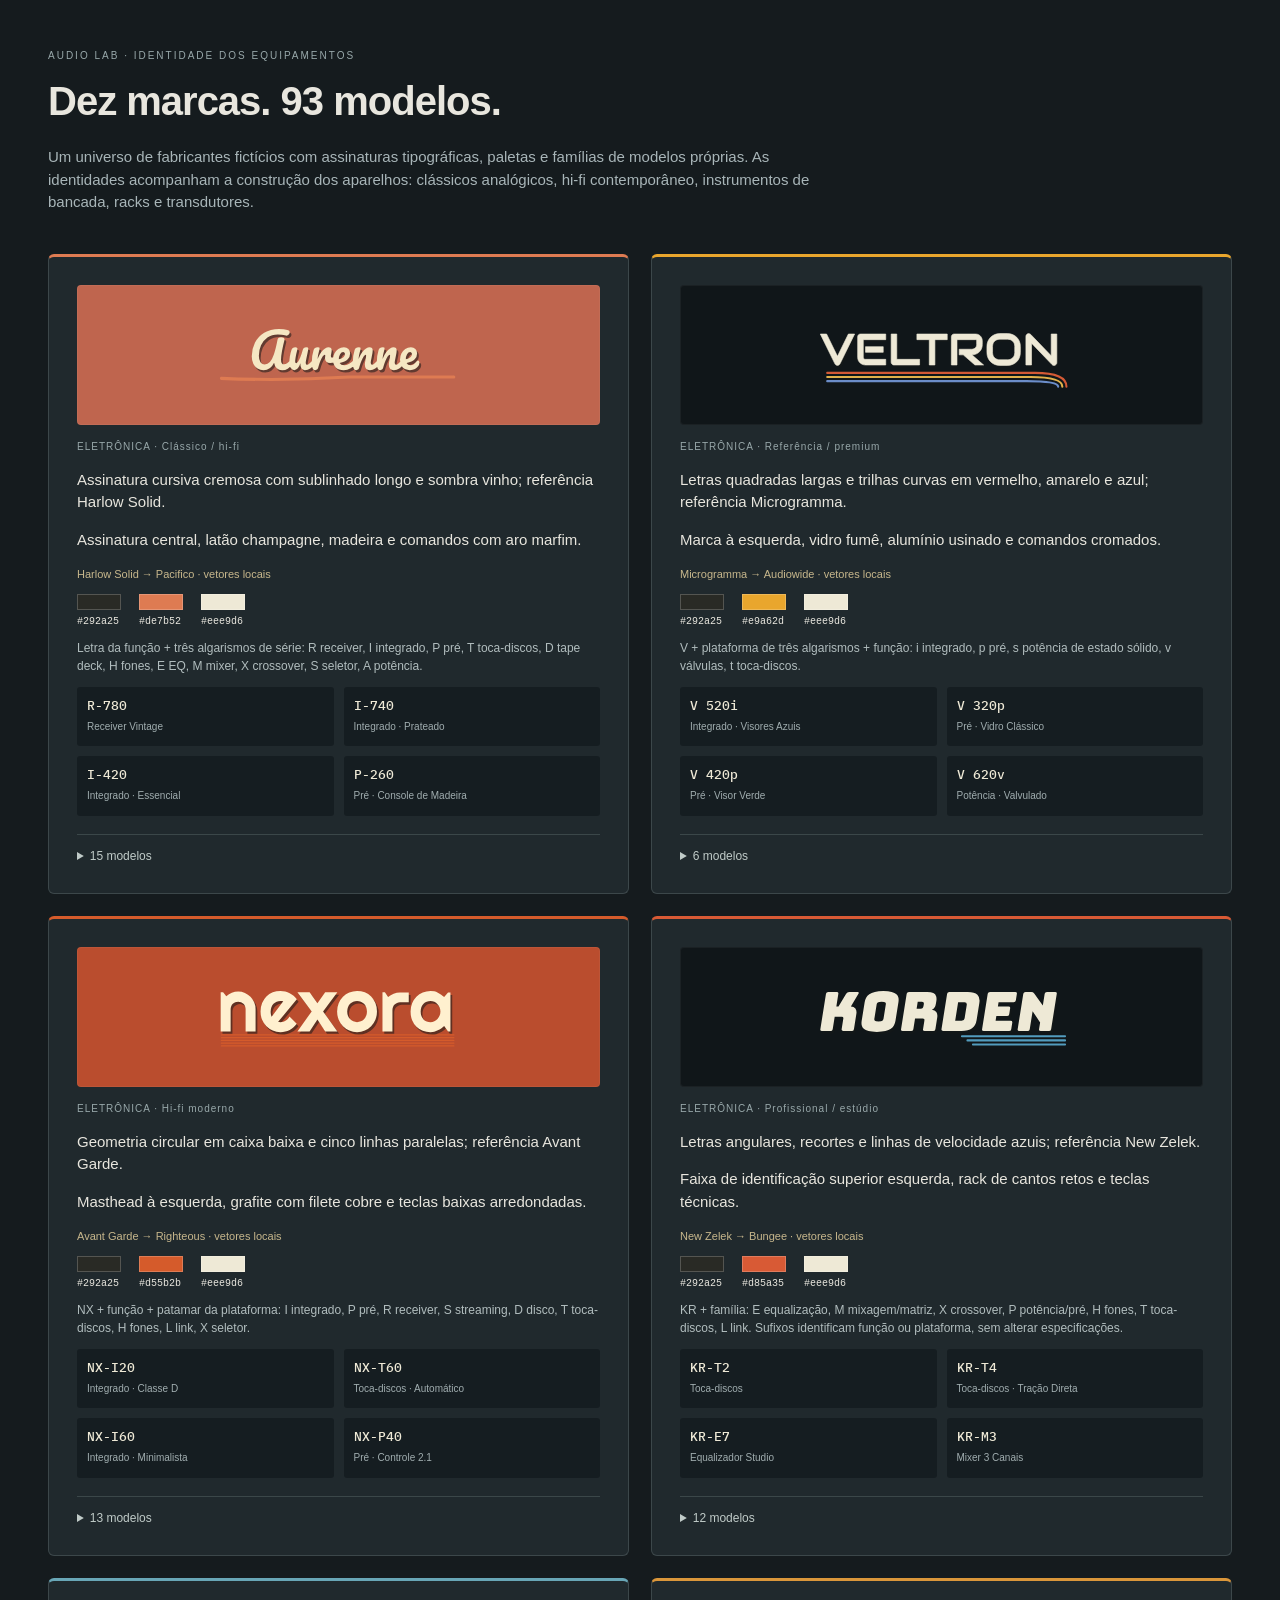
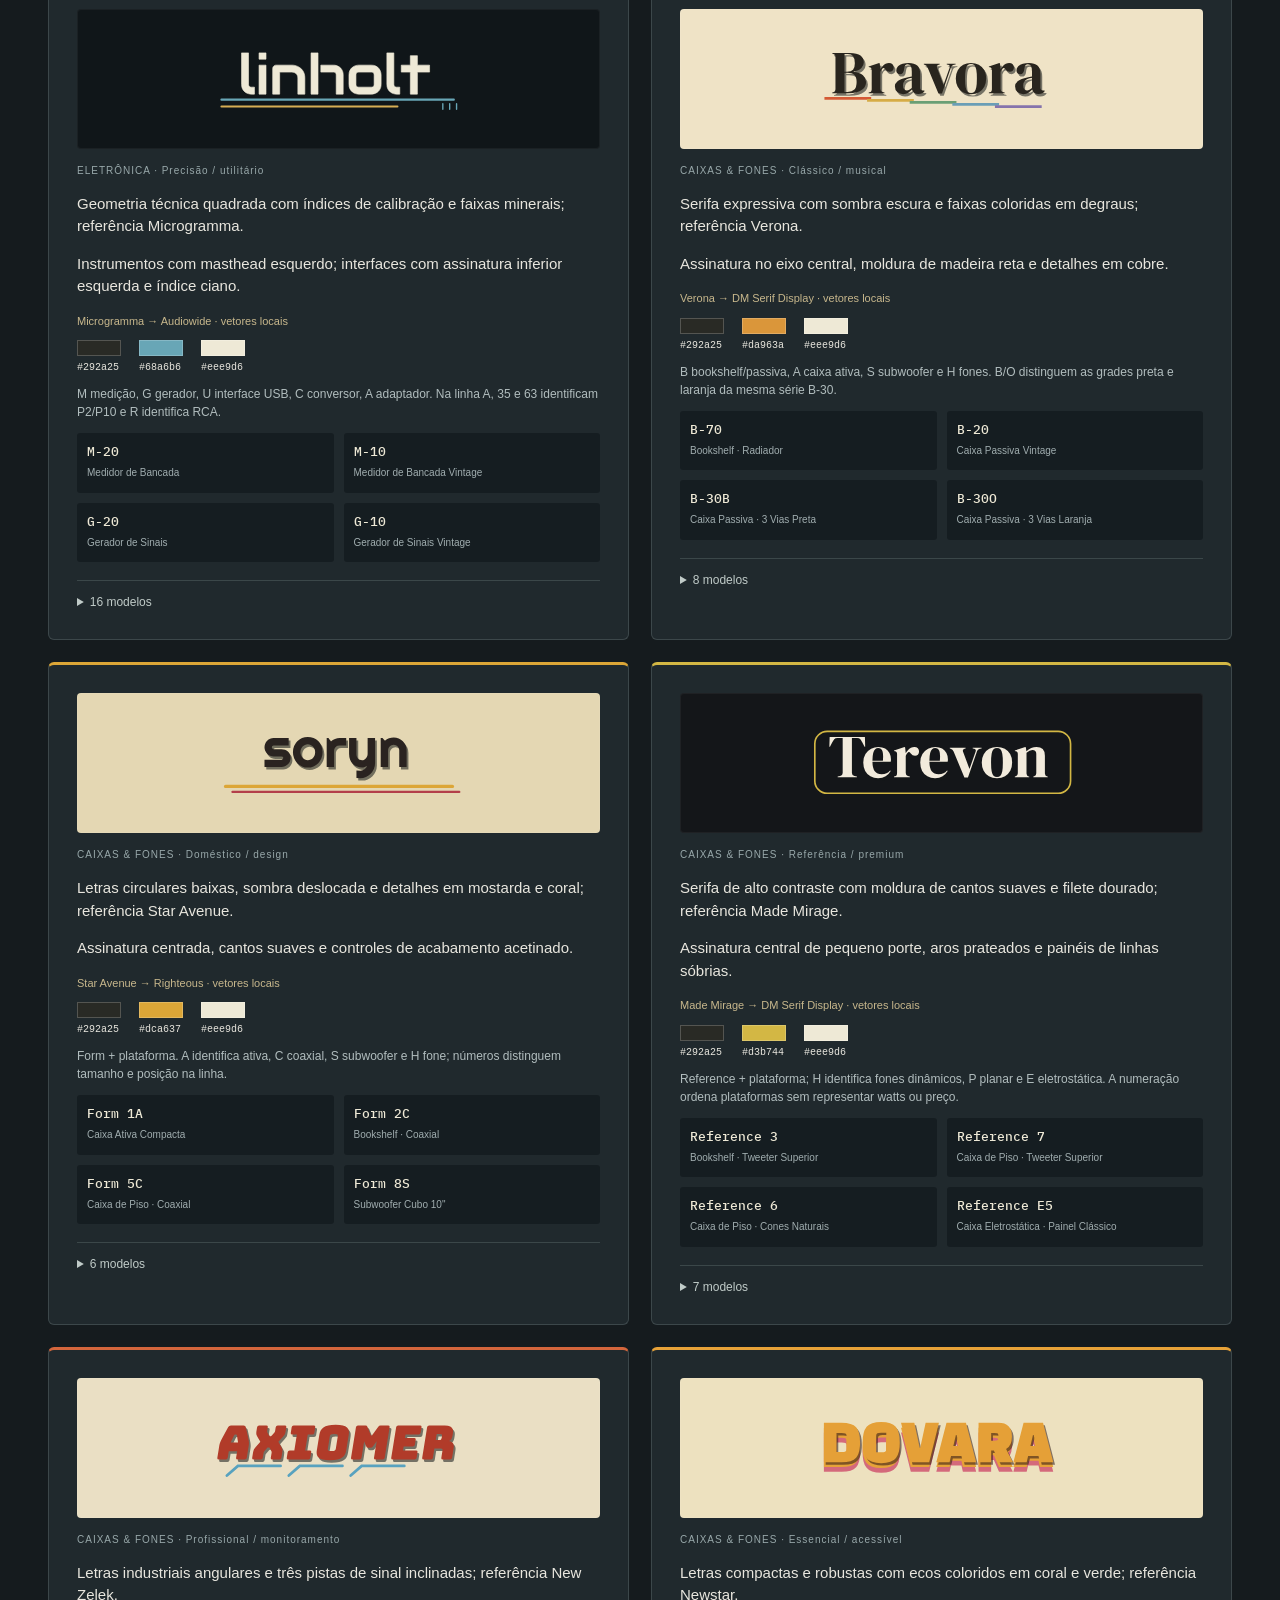
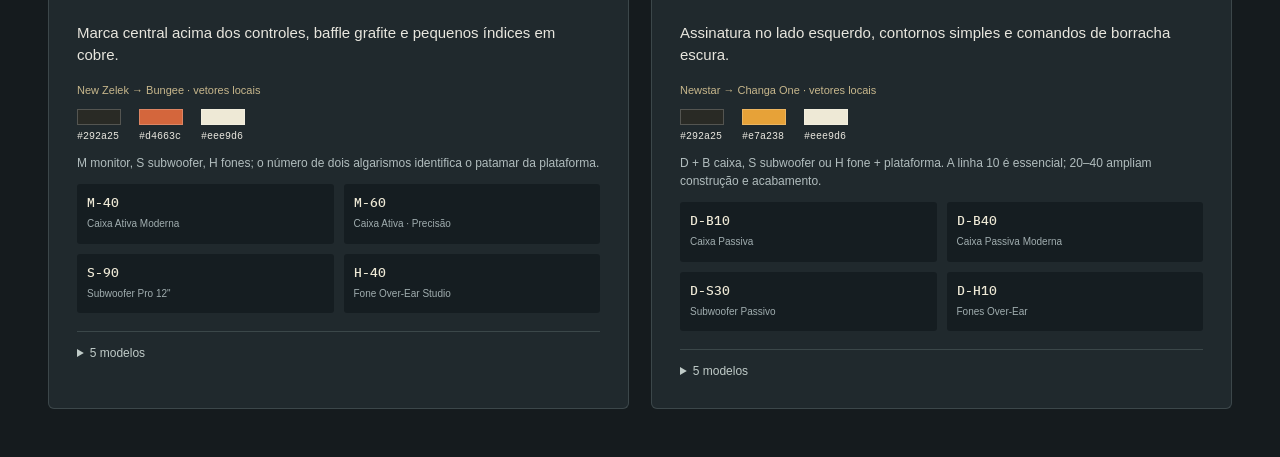
==== commit 6728fea0: "Simplify B-70 catalog name and render radiator frontally" ====
--- a/assets/brands/index.html
+++ b/assets/brands/index.html
@@ -1,4 +1,4 @@
 <!doctype html><html lang="pt-BR"><meta charset="utf-8"><meta name="viewport" content="width=device-width,initial-scale=1"><title>Audio Lab · Marcas e modelos</title><style>
 @font-face{font-family:'Equipment Vintage';src:url('../fonts/barlowcondensed/BarlowCondensed-SemiBold.ttf')}@font-face{font-family:'Equipment Digital';src:url('../fonts/ibmplexmono/IBMPlexMono-Medium.ttf')}
 *{box-sizing:border-box}body{margin:0;background:#151b1e;color:#e8e6de;font:15px/1.5 Arial,sans-serif;padding:48px;max-width:1500px;margin:auto}h1{font-size:40px;margin:8px 0 10px;letter-spacing:-1px}.intro{max-width:800px;color:#a8b5b8;margin-bottom:40px}.eyebrow,.sector{font-size:10px;letter-spacing:2px;color:#98a8aa}main{display:grid;grid-template-columns:1fr 1fr;gap:22px}article{padding:28px;background:#20292d;border:1px solid #3c474a;border-top:3px solid var(--accent);border-radius:6px}header{height:140px;padding:25px;display:flex;align-items:center;justify-content:center;color:var(--ink);background:#101619;border-radius:4px;box-shadow:inset 0 0 0 1px #ffffff0c}article[data-brand="aurenne"] header{background:#bf654e;color:#f5e7c3}article[data-brand="bravora"] header{background:#efe3c6;color:#29251e}article[data-brand="nexora"] header{background:#ba4d2e;color:#fff0cf}article[data-brand="soryn"] header{background:#e4d7b3;color:#2a2320}article[data-brand="dovara"] header{background:#ede1bf;color:#e5a037}article[data-brand="dovara"] header svg{--brand-shadow:#2b1414}article[data-brand="axiomer"] header{background:#eadfc4;color:#b13b29}article[data-brand="terevon"] header{background:#141619;color:#f2ebdc}header svg{width:330px;max-width:100%;height:66px}.reference{font-size:11px;color:#c7b78c}.brand-accent{color:var(--accent)}.sector{letter-spacing:1px;margin:14px 0}.palette{display:flex;gap:18px;font:10px monospace}.palette span{display:grid;gap:6px}.palette i{width:44px;height:16px;border:1px solid #ffffff33}.rule{font-size:12px;color:#b1bdbe}.models{display:grid;grid-template-columns:1fr 1fr;gap:10px}.models span{padding:10px;background:#151d21;border-radius:3px}.models b{display:block;color:var(--ink);font:13px 'Equipment Digital',monospace}.models small{font-size:10px;color:#a0adaf}details{margin-top:18px;border-top:1px solid #3b4749;padding-top:12px}summary{cursor:pointer;font-size:12px;color:#c0cbc8}details p{font-size:12px;margin:9px 0}@media(max-width:700px){body{padding:24px}main{grid-template-columns:1fr}h1{font-size:30px}}
-</style><div class="eyebrow">AUDIO LAB · IDENTIDADE DOS EQUIPAMENTOS</div><h1>Dez marcas. 93 modelos.</h1><p class="intro">Um universo de fabricantes fictícios com assinaturas tipográficas, paletas e famílias de modelos próprias. As identidades acompanham a construção dos aparelhos: clássicos analógicos, hi-fi contemporâneo, instrumentos de bancada, racks e transdutores.</p><main><article data-brand="aurenne" style="--accent:#de7b52;--ink:#eee9d6;--brand-color-1:#de7b52;--brand-color-2:#702e39"><header><svg class="equipment-brand-logo" data-wordmark="AURENNE" viewBox="45 0 195 48" xmlns="http://www.w3.org/2000/svg" aria-hidden="true" focusable="false"><path d="M57 41Q102 43 150 40H226" fill="none" stroke="var(--brand-color-1,currentColor)" stroke-width="2.2" stroke-linecap="round"/><path d="M79.05 24.98Q79.05 19.63 81.34 15.08Q83.62 10.52 88.09 7.76Q92.56 5 98.82 5Q100.43 5 102.28 5.25Q104.13 5.49 105.64 5.98Q106.62 6.27 106.62 7.39Q106.62 8.31 105.94 9.11Q105.25 9.92 104.34 9.92Q104.06 9.92 103.92 9.89Q102.09 9.47 100.79 9.27Q99.48 9.08 98.04 9.08Q93.58 9.08 90.45 11.24Q87.32 13.41 85.77 16.96Q84.22 20.51 84.22 24.62Q84.22 27.61 85.4 29.25Q86.58 30.89 88.48 30.89Q90.62 30.89 92.24 29.13Q93.86 27.37 95.19 23.43Q96.53 19.49 97.83 12.74Q98.04 11.75 98.68 11.4Q99.31 11.05 100.36 11.05Q102.86 11.05 102.86 12.67Q102.86 12.95 102.75 13.37Q101.84 16.78 101.08 20.91Q100.33 25.05 100.33 27.19Q100.33 29.09 100.89 29.95Q101.45 30.81 102.61 30.81Q103.74 30.81 104.76 30.06Q105.78 29.3 107.33 27.47Q107.75 26.98 108.28 26.98Q108.73 26.98 109 27.4Q109.26 27.83 109.26 28.56Q109.26 29.94 108.59 30.74Q106.87 32.82 105.22 33.91Q103.56 35 101.17 35Q98.71 35 97.2 33.58Q95.69 32.15 95.3 29.55Q92.7 35 87.63 35Q85.21 35 83.25 33.8Q81.3 32.61 80.18 30.34Q79.05 28.07 79.05 24.98ZM106.41 29.9Q106.41 27.26 106.76 25.06Q107.12 22.87 107.92 20.4Q108.28 19.35 108.91 18.89Q109.54 18.43 110.91 18.43Q111.69 18.43 111.99 18.68Q112.29 18.93 112.29 19.42Q112.29 19.7 111.9 21.32Q111.55 22.62 111.34 23.68Q110.63 27.37 110.63 28.6Q110.63 29.34 110.81 29.64Q110.98 29.94 111.37 29.94Q111.9 29.94 112.69 28.88Q113.48 27.83 114.38 25.68Q115.28 23.53 116.12 20.4Q116.4 19.35 116.98 18.89Q117.56 18.43 118.72 18.43Q119.53 18.43 119.85 18.63Q120.16 18.82 120.16 19.35Q120.16 20.23 119.28 24.17Q118.3 28.67 118.3 29.72Q118.3 30.39 118.58 30.76Q118.86 31.13 119.32 31.13Q120.02 31.13 120.99 30.27Q121.96 29.41 123.58 27.47Q124 26.98 124.53 26.98Q124.98 26.98 125.25 27.4Q125.51 27.83 125.51 28.56Q125.51 29.97 124.84 30.74Q123.33 32.61 121.59 33.8Q119.85 35 117.63 35Q115.94 35 115.15 33.7Q114.36 32.4 114.36 30.04Q113.76 32.43 112.57 33.72Q111.37 35 110 35Q108.42 35 107.42 33.54Q106.41 32.08 106.41 29.9ZM122.73 29.09Q122.73 24.52 124.03 20.4Q124.35 19.38 125.07 18.91Q125.79 18.43 127.09 18.43Q127.8 18.43 128.08 18.61Q128.36 18.79 128.36 19.28Q128.36 19.84 127.83 21.81Q127.48 23.22 127.27 24.27Q127.06 25.33 126.92 26.88Q128.08 23.85 129.52 21.95Q130.96 20.05 132.35 19.24Q133.74 18.43 134.9 18.43Q137.19 18.43 137.19 20.72Q137.19 21.18 136.87 22.94Q136.59 24.34 136.59 24.7Q136.59 25.93 137.47 25.93Q138.45 25.93 140 24.38Q140.46 23.92 140.95 23.92Q141.41 23.92 141.67 24.33Q141.93 24.73 141.93 25.4Q141.93 26.7 141.23 27.44Q140.25 28.46 138.93 29.18Q137.61 29.9 136.13 29.9Q134.27 29.9 133.3 28.95Q132.33 28 132.33 26.38Q132.33 25.86 132.44 25.33Q132.51 24.62 132.51 24.38Q132.51 23.82 132.12 23.82Q131.59 23.82 130.73 24.99Q129.87 26.17 129.03 28.11Q128.18 30.04 127.66 32.19Q127.27 33.84 126.76 34.42Q126.25 35 125.16 35Q123.82 35 123.28 33.59Q122.73 32.19 122.73 29.09ZM155.33 28.56Q155.33 29.97 154.67 30.74Q153.36 32.33 150.99 33.66Q148.62 35 145.91 35Q142.22 35 140.18 33Q138.14 30.99 138.14 27.51Q138.14 25.08 139.16 22.99Q140.18 20.9 141.99 19.67Q143.8 18.43 146.08 18.43Q148.12 18.43 149.36 19.65Q150.59 20.86 150.59 22.94Q150.59 25.36 148.85 27.1Q147.1 28.85 142.95 29.87Q143.83 31.48 146.3 31.48Q147.88 31.48 149.9 30.38Q151.92 29.27 153.4 27.47Q153.82 26.98 154.35 26.98Q154.81 26.98 155.07 27.4Q155.33 27.83 155.33 28.56ZM142.39 27.05V27.12Q144.47 26.63 145.66 25.64Q146.86 24.66 146.86 23.36Q146.86 22.69 146.49 22.29Q146.12 21.88 145.49 21.88Q144.19 21.88 143.29 23.39Q142.39 24.91 142.39 27.05ZM152.56 29.09Q152.56 24.52 153.86 20.4Q154.17 19.38 154.89 18.91Q155.62 18.43 156.92 18.43Q157.62 18.43 157.9 18.61Q158.18 18.79 158.18 19.28Q158.18 19.84 157.66 21.81Q157.3 23.22 157.09 24.27Q156.88 25.33 156.74 26.88Q157.9 23.85 159.34 21.95Q160.79 20.05 162.17 19.24Q163.56 18.43 164.72 18.43Q167.01 18.43 167.01 20.72Q167.01 22.09 166.24 25.68Q165.57 28.74 165.57 29.72Q165.57 31.13 166.59 31.13Q167.29 31.13 168.26 30.27Q169.23 29.41 170.84 27.47Q171.27 26.98 171.79 26.98Q172.25 26.98 172.51 27.4Q172.78 27.83 172.78 28.56Q172.78 29.97 172.11 30.74Q170.6 32.61 168.86 33.8Q167.12 35 164.9 35Q163.11 35 162.19 33.96Q161.28 32.92 161.28 30.96Q161.28 29.97 161.77 27.44Q162.23 25.22 162.23 24.38Q162.23 23.82 161.84 23.82Q161.38 23.82 160.56 24.99Q159.73 26.17 158.87 28.11Q158.01 30.04 157.48 32.19Q157.09 33.84 156.58 34.42Q156.07 35 154.98 35Q153.65 35 153.1 33.59Q152.56 32.19 152.56 29.09ZM170 29.09Q170 24.52 171.3 20.4Q171.62 19.38 172.34 18.91Q173.06 18.43 174.36 18.43Q175.06 18.43 175.35 18.61Q175.63 18.79 175.63 19.28Q175.63 19.84 175.1 21.81Q174.75 23.22 174.54 24.27Q174.33 25.33 174.19 26.88Q175.35 23.85 176.79 21.95Q178.23 20.05 179.62 19.24Q181.01 18.43 182.17 18.43Q184.45 18.43 184.45 20.72Q184.45 22.09 183.68 25.68Q183.01 28.74 183.01 29.72Q183.01 31.13 184.03 31.13Q184.74 31.13 185.7 30.27Q186.67 29.41 188.29 27.47Q188.71 26.98 189.24 26.98Q189.7 26.98 189.96 27.4Q190.22 27.83 190.22 28.56Q190.22 29.97 189.55 30.74Q188.04 32.61 186.3 33.8Q184.56 35 182.34 35Q180.55 35 179.64 33.96Q178.72 32.92 178.72 30.96Q178.72 29.97 179.21 27.44Q179.67 25.22 179.67 24.38Q179.67 23.82 179.28 23.82Q178.83 23.82 178 24.99Q177.17 26.17 176.31 28.11Q175.45 30.04 174.92 32.19Q174.54 33.84 174.03 34.42Q173.52 35 172.43 35Q171.09 35 170.55 33.59Q170 32.19 170 29.09ZM200.95 29.62Q200.95 30.89 200.35 31.8Q199.37 33.31 197.77 34.16Q196.17 35 193.95 35Q190.57 35 188.71 32.98Q186.85 30.96 186.85 27.51Q186.85 25.08 187.87 22.99Q188.89 20.9 190.7 19.67Q192.51 18.43 194.79 18.43Q196.83 18.43 198.07 19.65Q199.3 20.86 199.3 22.94Q199.3 25.36 197.56 27.1Q195.81 28.85 191.63 29.87Q192.47 31.48 194.48 31.48Q195.92 31.48 196.85 30.81Q197.78 30.15 199.02 28.56Q199.44 28.04 199.96 28.04Q200.42 28.04 200.69 28.46Q200.95 28.88 200.95 29.62ZM191.1 27.05V27.12Q193.18 26.63 194.37 25.64Q195.57 24.66 195.57 23.36Q195.57 22.69 195.2 22.29Q194.83 21.88 194.2 21.88Q192.9 21.88 192 23.39Q191.1 24.91 191.1 27.05Z" fill="var(--brand-shadow,#141819)" opacity=".55" transform="translate(1.3 1.8)"/><path class="brand-wordmark" d="M79.05 24.98Q79.05 19.63 81.34 15.08Q83.62 10.52 88.09 7.76Q92.56 5 98.82 5Q100.43 5 102.28 5.25Q104.13 5.49 105.64 5.98Q106.62 6.27 106.62 7.39Q106.62 8.31 105.94 9.11Q105.25 9.92 104.34 9.92Q104.06 9.92 103.92 9.89Q102.09 9.47 100.79 9.27Q99.48 9.08 98.04 9.08Q93.58 9.08 90.45 11.24Q87.32 13.41 85.77 16.96Q84.22 20.51 84.22 24.62Q84.22 27.61 85.4 29.25Q86.58 30.89 88.48 30.89Q90.62 30.89 92.24 29.13Q93.86 27.37 95.19 23.43Q96.53 19.49 97.83 12.74Q98.04 11.75 98.68 11.4Q99.31 11.05 100.36 11.05Q102.86 11.05 102.86 12.67Q102.86 12.95 102.75 13.37Q101.84 16.78 101.08 20.91Q100.33 25.05 100.33 27.19Q100.33 29.09 100.89 29.95Q101.45 30.81 102.61 30.81Q103.74 30.81 104.76 30.06Q105.78 29.3 107.33 27.47Q107.75 26.98 108.28 26.98Q108.73 26.98 109 27.4Q109.26 27.83 109.26 28.56Q109.26 29.94 108.59 30.74Q106.87 32.82 105.22 33.91Q103.56 35 101.17 35Q98.71 35 97.2 33.58Q95.69 32.15 95.3 29.55Q92.7 35 87.63 35Q85.21 35 83.25 33.8Q81.3 32.61 80.18 30.34Q79.05 28.07 79.05 24.98ZM106.41 29.9Q106.41 27.26 106.76 25.06Q107.12 22.87 107.92 20.4Q108.28 19.35 108.91 18.89Q109.54 18.43 110.91 18.43Q111.69 18.43 111.99 18.68Q112.29 18.93 112.29 19.42Q112.29 19.7 111.9 21.32Q111.55 22.62 111.34 23.68Q110.63 27.37 110.63 28.6Q110.63 29.34 110.81 29.64Q110.98 29.94 111.37 29.94Q111.9 29.94 112.69 28.88Q113.48 27.83 114.38 25.68Q115.28 23.53 116.12 20.4Q116.4 19.35 116.98 18.89Q117.56 18.43 118.72 18.43Q119.53 18.43 119.85 18.63Q120.16 18.82 120.16 19.35Q120.16 20.23 119.28 24.17Q118.3 28.67 118.3 29.72Q118.3 30.39 118.58 30.76Q118.86 31.13 119.32 31.13Q120.02 31.13 120.99 30.27Q121.96 29.41 123.58 27.47Q124 26.98 124.53 26.98Q124.98 26.98 125.25 27.4Q125.51 27.83 125.51 28.56Q125.51 29.97 124.84 30.74Q123.33 32.61 121.59 33.8Q119.85 35 117.63 35Q115.94 35 115.15 33.7Q114.36 32.4 114.36 30.04Q113.76 32.43 112.57 33.72Q111.37 35 110 35Q108.42 35 107.42 33.54Q106.41 32.08 106.41 29.9ZM122.73 29.09Q122.73 24.52 124.03 20.4Q124.35 19.38 125.07 18.91Q125.79 18.43 127.09 18.43Q127.8 18.43 128.08 18.61Q128.36 18.79 128.36 19.28Q128.36 19.84 127.83 21.81Q127.48 23.22 127.27 24.27Q127.06 25.33 126.92 26.88Q128.08 23.85 129.52 21.95Q130.96 20.05 132.35 19.24Q133.74 18.43 134.9 18.43Q137.19 18.43 137.19 20.72Q137.19 21.18 136.87 22.94Q136.59 24.34 136.59 24.7Q136.59 25.93 137.47 25.93Q138.45 25.93 140 24.38Q140.46 23.92 140.95 23.92Q141.41 23.92 141.67 24.33Q141.93 24.73 141.93 25.4Q141.93 26.7 141.23 27.44Q140.25 28.46 138.93 29.18Q137.61 29.9 136.13 29.9Q134.27 29.9 133.3 28.95Q132.33 28 132.33 26.38Q132.33 25.86 132.44 25.33Q132.51 24.62 132.51 24.38Q132.51 23.82 132.12 23.82Q131.59 23.82 130.73 24.99Q129.87 26.17 129.03 28.11Q128.18 30.04 127.66 32.19Q127.27 33.84 126.76 34.42Q126.25 35 125.16 35Q123.82 35 123.28 33.59Q122.73 32.19 122.73 29.09ZM155.33 28.56Q155.33 29.97 154.67 30.74Q153.36 32.33 150.99 33.66Q148.62 35 145.91 35Q142.22 35 140.18 33Q138.14 30.99 138.14 27.51Q138.14 25.08 139.16 22.99Q140.18 20.9 141.99 19.67Q143.8 18.43 146.08 18.43Q148.12 18.43 149.36 19.65Q150.59 20.86 150.59 22.94Q150.59 25.36 148.85 27.1Q147.1 28.85 142.95 29.87Q143.83 31.48 146.3 31.48Q147.88 31.48 149.9 30.38Q151.92 29.27 153.4 27.47Q153.82 26.98 154.35 26.98Q154.81 26.98 155.07 27.4Q155.33 27.83 155.33 28.56ZM142.39 27.05V27.12Q144.47 26.63 145.66 25.64Q146.86 24.66 146.86 23.36Q146.86 22.69 146.49 22.29Q146.12 21.88 145.49 21.88Q144.19 21.88 143.29 23.39Q142.39 24.91 142.39 27.05ZM152.56 29.09Q152.56 24.52 153.86 20.4Q154.17 19.38 154.89 18.91Q155.62 18.43 156.92 18.43Q157.62 18.43 157.9 18.61Q158.18 18.79 158.18 19.28Q158.18 19.84 157.66 21.81Q157.3 23.22 157.09 24.27Q156.88 25.33 156.74 26.88Q157.9 23.85 159.34 21.95Q160.79 20.05 162.17 19.24Q163.56 18.43 164.72 18.43Q167.01 18.43 167.01 20.72Q167.01 22.09 166.24 25.68Q165.57 28.74 165.57 29.72Q165.57 31.13 166.59 31.13Q167.29 31.13 168.26 30.27Q169.23 29.41 170.84 27.47Q171.27 26.98 171.79 26.98Q172.25 26.98 172.51 27.4Q172.78 27.83 172.78 28.56Q172.78 29.97 172.11 30.74Q170.6 32.61 168.86 33.8Q167.12 35 164.9 35Q163.11 35 162.19 33.96Q161.28 32.92 161.28 30.96Q161.28 29.97 161.77 27.44Q162.23 25.22 162.23 24.38Q162.23 23.82 161.84 23.82Q161.38 23.82 160.56 24.99Q159.73 26.17 158.87 28.11Q158.01 30.04 157.48 32.19Q157.09 33.84 156.58 34.42Q156.07 35 154.98 35Q153.65 35 153.1 33.59Q152.56 32.19 152.56 29.09ZM170 29.09Q170 24.52 171.3 20.4Q171.62 19.38 172.34 18.91Q173.06 18.43 174.36 18.43Q175.06 18.43 175.35 18.61Q175.63 18.79 175.63 19.28Q175.63 19.84 175.1 21.81Q174.75 23.22 174.54 24.27Q174.33 25.33 174.19 26.88Q175.35 23.85 176.79 21.95Q178.23 20.05 179.62 19.24Q181.01 18.43 182.17 18.43Q184.45 18.43 184.45 20.72Q184.45 22.09 183.68 25.68Q183.01 28.74 183.01 29.72Q183.01 31.13 184.03 31.13Q184.74 31.13 185.7 30.27Q186.67 29.41 188.29 27.47Q188.71 26.98 189.24 26.98Q189.7 26.98 189.96 27.4Q190.22 27.83 190.22 28.56Q190.22 29.97 189.55 30.74Q188.04 32.61 186.3 33.8Q184.56 35 182.34 35Q180.55 35 179.64 33.96Q178.72 32.92 178.72 30.96Q178.72 29.97 179.21 27.44Q179.67 25.22 179.67 24.38Q179.67 23.82 179.28 23.82Q178.83 23.82 178 24.99Q177.17 26.17 176.31 28.11Q175.45 30.04 174.92 32.19Q174.54 33.84 174.03 34.42Q173.52 35 172.43 35Q171.09 35 170.55 33.59Q170 32.19 170 29.09ZM200.95 29.62Q200.95 30.89 200.35 31.8Q199.37 33.31 197.77 34.16Q196.17 35 193.95 35Q190.57 35 188.71 32.98Q186.85 30.96 186.85 27.51Q186.85 25.08 187.87 22.99Q188.89 20.9 190.7 19.67Q192.51 18.43 194.79 18.43Q196.83 18.43 198.07 19.65Q199.3 20.86 199.3 22.94Q199.3 25.36 197.56 27.1Q195.81 28.85 191.63 29.87Q192.47 31.48 194.48 31.48Q195.92 31.48 196.85 30.81Q197.78 30.15 199.02 28.56Q199.44 28.04 199.96 28.04Q200.42 28.04 200.69 28.46Q200.95 28.88 200.95 29.62ZM191.1 27.05V27.12Q193.18 26.63 194.37 25.64Q195.57 24.66 195.57 23.36Q195.57 22.69 195.2 22.29Q194.83 21.88 194.2 21.88Q192.9 21.88 192 23.39Q191.1 24.91 191.1 27.05Z" fill="currentColor" stroke="currentColor" stroke-width="0" stroke-linejoin="round"/></svg></header><div class="sector">ELETRÔNICA · Clássico / hi-fi</div><p>Assinatura cursiva cremosa com sublinhado longo e sombra vinho; referência Harlow Solid.</p><p class="family">Assinatura central, latão champagne, madeira e comandos com aro marfim.</p><p class="reference">Harlow Solid → Pacifico · vetores locais</p><div class="palette"><span><i style="background:#292a25"></i>#292a25</span><span><i style="background:#de7b52"></i>#de7b52</span><span><i style="background:#eee9d6"></i>#eee9d6</span></div><p class="rule">Letra da função + três algarismos de série: R receiver, I integrado, P pré, T toca-discos, D tape deck, H fones, E EQ, M mixer, X crossover, S seletor, A potência.</p><div class="models"><span><b>R-780</b><small>Receiver Vintage</small></span><span><b>I-740</b><small>Integrado · Prateado</small></span><span><b>I-420</b><small>Integrado · Essencial</small></span><span><b>P-260</b><small>Pré · Console de Madeira</small></span></div><details><summary>15 modelos</summary><p><b>R-780</b> · Receiver Vintage</p><p><b>I-740</b> · Integrado · Prateado</p><p><b>I-420</b> · Integrado · Essencial</p><p><b>P-260</b> · Pré · Console de Madeira</p><p><b>H-120</b> · Amplificador de Fone Vintage</p><p><b>T-240</b> · Toca-discos Vintage</p><p><b>T-360</b> · Toca-discos Tangencial</p><p><b>D-340</b> · Tape Deck de Rolo</p><p><b>E-270</b> · Equalizador Vintage</p><p><b>M-330</b> · Mixer Vintage</p><p><b>X-310</b> · Crossover Vintage</p><p><b>A-640</b> · Amplificador de Potência Vintage</p><p><b>S-210</b> · Seletor RCA Vintage</p><p><b>S-340</b> · Seletor RCA 3×4 Vintage</p><p><b>S-220</b> · Seletor de Caixas A/B Vintage</p></details></article><article data-brand="veltron" style="--accent:#e9a62d;--ink:#eee9d6;--brand-color-1:#e9a62d;--brand-color-2:#6b8dc9"><header><svg class="equipment-brand-logo" data-wordmark="VELTRON" viewBox="45 0 195 48" xmlns="http://www.w3.org/2000/svg" aria-hidden="true" focusable="false"><path d="M59 37H210Q233 37 233 47" fill="none" stroke="#d45a35" stroke-width="1.5" stroke-linecap="round"/><path d="M59 40H207Q230 40 230 47" fill="none" stroke="#e2b24b" stroke-width="1.5" stroke-linecap="round"/><path d="M59 43H204Q227 43 227 47" fill="none" stroke="#6b8dc9" stroke-width="1.5" stroke-linecap="round"/><path d="M78.96 8.75 68.31 30.45Q68.05 30.95 67.56 31.25Q67.07 31.56 66.47 31.56Q65.89 31.56 65.4 31.25Q64.9 30.95 64.64 30.45L54 8.75H58.56L66.47 24.96L74.41 8.75ZM99.76 22.05H86.88V17.95H99.76ZM101.59 31.25H86.88Q86.03 31.25 85.03 30.95Q84.02 30.65 83.17 29.97Q82.31 29.29 81.74 28.2Q81.17 27.11 81.17 25.52V10.81Q81.17 10.38 81.33 10.01Q81.48 9.63 81.76 9.35Q82.03 9.07 82.41 8.91Q82.78 8.75 83.22 8.75H101.59V12.83H85.25V25.52Q85.25 26.32 85.67 26.75Q86.09 27.17 86.91 27.17H101.59ZM126.19 31.25H107.58Q107.15 31.25 106.77 31.09Q106.39 30.93 106.12 30.66Q105.84 30.38 105.69 30.01Q105.53 29.63 105.53 29.19V8.75H109.61V27.17H126.19ZM146.31 12.83H137.33V31.25H133.25V12.83H124.24V8.75H146.31ZM171.79 16.31Q171.79 17.71 171.44 18.81Q171.1 19.91 170.51 20.75Q169.92 21.58 169.15 22.18Q168.38 22.78 167.55 23.16Q166.71 23.55 165.85 23.72Q165 23.89 164.24 23.89L172.76 31.25H166.45L157.95 23.89H155.02V19.81H164.24Q165.01 19.75 165.65 19.49Q166.28 19.23 166.75 18.79Q167.21 18.35 167.46 17.73Q167.71 17.11 167.71 16.31V13.74Q167.71 13.4 167.62 13.22Q167.54 13.04 167.4 12.95Q167.27 12.86 167.12 12.85Q166.97 12.83 166.85 12.83H153.39V31.25H149.31V10.81Q149.31 10.38 149.47 10.01Q149.62 9.63 149.9 9.35Q150.17 9.07 150.55 8.91Q150.93 8.75 151.36 8.75H166.85Q168.21 8.75 169.15 9.25Q170.09 9.74 170.68 10.49Q171.27 11.23 171.53 12.09Q171.79 12.96 171.79 13.71ZM199.49 22.15Q199.49 24.2 198.78 25.93Q198.08 27.65 196.82 28.91Q195.57 30.16 193.85 30.86Q192.13 31.56 190.11 31.56H184.59Q182.56 31.56 180.84 30.86Q179.11 30.16 177.86 28.91Q176.6 27.65 175.89 25.93Q175.18 24.2 175.18 22.15V17.85Q175.18 15.81 175.89 14.08Q176.6 12.35 177.86 11.1Q179.11 9.85 180.84 9.15Q182.56 8.44 184.59 8.44H190.11Q192.13 8.44 193.85 9.15Q195.57 9.85 196.82 11.1Q198.08 12.35 198.78 14.08Q199.49 15.81 199.49 17.85ZM195.41 17.85Q195.41 16.64 195.03 15.66Q194.64 14.68 193.95 13.98Q193.25 13.29 192.27 12.9Q191.29 12.52 190.11 12.52H184.59Q183.4 12.52 182.42 12.9Q181.44 13.29 180.73 13.98Q180.02 14.68 179.64 15.66Q179.25 16.64 179.25 17.85V22.15Q179.25 23.36 179.64 24.34Q180.02 25.32 180.73 26.02Q181.44 26.71 182.42 27.1Q183.4 27.48 184.59 27.48H190.08Q191.27 27.48 192.25 27.1Q193.23 26.71 193.94 26.02Q194.64 25.32 195.03 24.34Q195.41 23.36 195.41 22.15ZM226 29.51Q226 29.95 225.84 30.32Q225.67 30.7 225.4 30.97Q225.12 31.25 224.75 31.4Q224.37 31.56 223.95 31.56Q223.57 31.56 223.18 31.42Q222.8 31.28 222.5 30.96L207.6 15.4V31.25H203.52V10.49Q203.52 9.87 203.87 9.36Q204.23 8.85 204.78 8.6Q205.36 8.36 205.97 8.48Q206.58 8.6 207.02 9.05L221.92 24.6V8.75H226Z" fill="var(--brand-shadow,#141819)" opacity=".55" transform="translate(1.3 1.8)"/><path class="brand-wordmark" d="M78.96 8.75 68.31 30.45Q68.05 30.95 67.56 31.25Q67.07 31.56 66.47 31.56Q65.89 31.56 65.4 31.25Q64.9 30.95 64.64 30.45L54 8.75H58.56L66.47 24.96L74.41 8.75ZM99.76 22.05H86.88V17.95H99.76ZM101.59 31.25H86.88Q86.03 31.25 85.03 30.95Q84.02 30.65 83.17 29.97Q82.31 29.29 81.74 28.2Q81.17 27.11 81.17 25.52V10.81Q81.17 10.38 81.33 10.01Q81.48 9.63 81.76 9.35Q82.03 9.07 82.41 8.91Q82.78 8.75 83.22 8.75H101.59V12.83H85.25V25.52Q85.25 26.32 85.67 26.75Q86.09 27.17 86.91 27.17H101.59ZM126.19 31.25H107.58Q107.15 31.25 106.77 31.09Q106.39 30.93 106.12 30.66Q105.84 30.38 105.69 30.01Q105.53 29.63 105.53 29.19V8.75H109.61V27.17H126.19ZM146.31 12.83H137.33V31.25H133.25V12.83H124.24V8.75H146.31ZM171.79 16.31Q171.79 17.71 171.44 18.81Q171.1 19.91 170.51 20.75Q169.92 21.58 169.15 22.18Q168.38 22.78 167.55 23.16Q166.71 23.55 165.85 23.72Q165 23.89 164.24 23.89L172.76 31.25H166.45L157.95 23.89H155.02V19.81H164.24Q165.01 19.75 165.65 19.49Q166.28 19.23 166.75 18.79Q167.21 18.35 167.46 17.73Q167.71 17.11 167.71 16.31V13.74Q167.71 13.4 167.62 13.22Q167.54 13.04 167.4 12.95Q167.27 12.86 167.12 12.85Q166.97 12.83 166.85 12.83H153.39V31.25H149.31V10.81Q149.31 10.38 149.47 10.01Q149.62 9.63 149.9 9.35Q150.17 9.07 150.55 8.91Q150.93 8.75 151.36 8.75H166.85Q168.21 8.75 169.15 9.25Q170.09 9.74 170.68 10.49Q171.27 11.23 171.53 12.09Q171.79 12.96 171.79 13.71ZM199.49 22.15Q199.49 24.2 198.78 25.93Q198.08 27.65 196.82 28.91Q195.57 30.16 193.85 30.86Q192.13 31.56 190.11 31.56H184.59Q182.56 31.56 180.84 30.86Q179.11 30.16 177.86 28.91Q176.6 27.65 175.89 25.93Q175.18 24.2 175.18 22.15V17.85Q175.18 15.81 175.89 14.08Q176.6 12.35 177.86 11.1Q179.11 9.85 180.84 9.15Q182.56 8.44 184.59 8.44H190.11Q192.13 8.44 193.85 9.15Q195.57 9.85 196.82 11.1Q198.08 12.35 198.78 14.08Q199.49 15.81 199.49 17.85ZM195.41 17.85Q195.41 16.64 195.03 15.66Q194.64 14.68 193.95 13.98Q193.25 13.29 192.27 12.9Q191.29 12.52 190.11 12.52H184.59Q183.4 12.52 182.42 12.9Q181.44 13.29 180.73 13.98Q180.02 14.68 179.64 15.66Q179.25 16.64 179.25 17.85V22.15Q179.25 23.36 179.64 24.34Q180.02 25.32 180.73 26.02Q181.44 26.71 182.42 27.1Q183.4 27.48 184.59 27.48H190.08Q191.27 27.48 192.25 27.1Q193.23 26.71 193.94 26.02Q194.64 25.32 195.03 24.34Q195.41 23.36 195.41 22.15ZM226 29.51Q226 29.95 225.84 30.32Q225.67 30.7 225.4 30.97Q225.12 31.25 224.75 31.4Q224.37 31.56 223.95 31.56Q223.57 31.56 223.18 31.42Q222.8 31.28 222.5 30.96L207.6 15.4V31.25H203.52V10.49Q203.52 9.87 203.87 9.36Q204.23 8.85 204.78 8.6Q205.36 8.36 205.97 8.48Q206.58 8.6 207.02 9.05L221.92 24.6V8.75H226Z" fill="currentColor" stroke="currentColor" stroke-width="0.45" stroke-linejoin="round"/></svg></header><div class="sector">ELETRÔNICA · Referência / premium</div><p>Letras quadradas largas e trilhas curvas em vermelho, amarelo e azul; referência Microgramma.</p><p class="family">Marca à esquerda, vidro fumê, alumínio usinado e comandos cromados.</p><p class="reference">Microgramma → Audiowide · vetores locais</p><div class="palette"><span><i style="background:#292a25"></i>#292a25</span><span><i style="background:#e9a62d"></i>#e9a62d</span><span><i style="background:#eee9d6"></i>#eee9d6</span></div><p class="rule">V + plataforma de três algarismos + função: i integrado, p pré, s potência de estado sólido, v válvulas, t toca-discos.</p><div class="models"><span><b>V 520i</b><small>Integrado · Visores Azuis</small></span><span><b>V 320p</b><small>Pré · Vidro Clássico</small></span><span><b>V 420p</b><small>Pré · Visor Verde</small></span><span><b>V 620v</b><small>Potência · Valvulado</small></span></div><details><summary>6 modelos</summary><p><b>V 520i</b> · Integrado · Visores Azuis</p><p><b>V 320p</b> · Pré · Vidro Clássico</p><p><b>V 420p</b> · Pré · Visor Verde</p><p><b>V 620v</b> · Potência · Valvulado</p><p><b>V 720s</b> · Potência · Visor Circular</p><p><b>V 240t</b> · Toca-discos · Prato de Vidro</p></details></article><article data-brand="nexora" style="--accent:#d55b2b;--ink:#eee9d6;--brand-color-1:#d55b2b;--brand-color-2:#e6c580"><header><svg class="equipment-brand-logo" data-wordmark="NEXORA" viewBox="45 0 195 48" xmlns="http://www.w3.org/2000/svg" aria-hidden="true" focusable="false"><path d="M57 37H226" fill="none" stroke="var(--brand-color-1,currentColor)" stroke-width="0.9" stroke-linecap="round"/><path d="M57 39H226" fill="none" stroke="var(--brand-color-1,currentColor)" stroke-width="0.9" stroke-linecap="round"/><path d="M57 41H226" fill="none" stroke="var(--brand-color-1,currentColor)" stroke-width="0.9" stroke-linecap="round"/><path d="M57 43H226" fill="none" stroke="var(--brand-color-1,currentColor)" stroke-width="0.9" stroke-linecap="round"/><path d="M57 45H226" fill="none" stroke="var(--brand-color-1,currentColor)" stroke-width="0.9" stroke-linecap="round"/><path d="M63.69 34.47H56.45V6.09H58.2L60.59 8.84Q62.34 7.25 64.55 6.39Q66.76 5.53 69.17 5.53Q71.77 5.53 74.08 6.52Q76.38 7.52 78.11 9.25Q79.83 10.99 80.82 13.31Q81.82 15.63 81.82 18.25V34.47H74.58V18.25Q74.58 17.14 74.16 16.14Q73.73 15.15 72.99 14.41Q72.25 13.67 71.27 13.24Q70.29 12.82 69.17 12.82Q68.03 12.82 67.03 13.24Q66.02 13.67 65.28 14.41Q64.54 15.15 64.11 16.14Q63.69 17.14 63.69 18.25ZM98.25 27.53Q98.67 27.66 99.09 27.7Q99.52 27.74 99.94 27.74Q101 27.74 101.98 27.45Q102.96 27.16 103.83 26.61Q104.69 26.07 105.36 25.29Q106.04 24.51 106.46 23.55L111.76 28.88Q110.76 30.31 109.44 31.45Q108.13 32.59 106.61 33.38Q105.08 34.18 103.4 34.59Q101.72 35 99.94 35Q96.95 35 94.31 33.89Q91.67 32.77 89.7 30.79Q87.73 28.8 86.59 26.06Q85.45 23.31 85.45 20.03Q85.45 16.66 86.59 13.88Q87.73 11.1 89.7 9.13Q91.67 7.17 94.31 6.09Q96.95 5 99.94 5Q101.72 5 103.41 5.42Q105.11 5.85 106.63 6.64Q108.16 7.44 109.48 8.59Q110.81 9.74 111.82 11.17ZM101.96 12.61Q101.45 12.42 100.96 12.37Q100.47 12.31 99.94 12.31Q98.46 12.31 97.15 12.86Q95.83 13.4 94.87 14.41Q93.9 15.42 93.34 16.83Q92.79 18.25 92.79 20.03Q92.79 20.42 92.83 20.93Q92.87 21.43 92.96 21.95Q93.05 22.46 93.18 22.94Q93.32 23.42 93.53 23.79ZM141.31 34.47H132.46L126.82 25.78L121.12 34.47H112.27L122.63 19.92L112.27 5.93H121.12L126.82 14.06L132.46 5.93H141.31L130.92 19.92ZM170.12 20.03Q170.12 23.21 168.98 25.95Q167.84 28.69 165.88 30.69Q163.92 32.69 161.28 33.85Q158.64 35 155.62 35Q152.63 35 149.99 33.85Q147.35 32.69 145.38 30.69Q143.41 28.69 142.27 25.95Q141.13 23.21 141.13 20.03Q141.13 16.79 142.27 14.04Q143.41 11.28 145.38 9.28Q147.35 7.28 149.99 6.14Q152.63 5 155.62 5Q158.64 5 161.28 6.07Q163.92 7.15 165.88 9.12Q167.84 11.1 168.98 13.86Q170.12 16.63 170.12 20.03ZM162.83 20.03Q162.83 18.28 162.26 16.86Q161.69 15.44 160.71 14.42Q159.73 13.4 158.42 12.86Q157.11 12.31 155.62 12.31Q154.14 12.31 152.83 12.86Q151.52 13.4 150.55 14.42Q149.58 15.44 149.02 16.86Q148.47 18.28 148.47 20.03Q148.47 21.67 149.02 23.07Q149.58 24.48 150.55 25.51Q151.52 26.55 152.83 27.14Q154.14 27.74 155.62 27.74Q157.11 27.74 158.42 27.18Q159.73 26.63 160.71 25.62Q161.69 24.61 162.26 23.18Q162.83 21.75 162.83 20.03ZM181.36 34.47H174.12V6.09H175.87L178.26 9.45Q180 7.86 182.23 7Q184.46 6.14 186.84 6.14H193.23V13.35H186.84Q185.7 13.35 184.7 13.77Q183.69 14.2 182.95 14.94Q182.2 15.68 181.78 16.69Q181.36 17.69 181.36 18.83ZM223.55 34.47H221.8L218.99 30.57Q217.95 31.5 216.8 32.31Q215.65 33.12 214.38 33.71Q213.11 34.31 211.77 34.66Q210.43 35 209.05 35Q206.06 35 203.42 33.99Q200.78 32.99 198.81 31.06Q196.83 29.14 195.69 26.36Q194.55 23.58 194.55 20.03Q194.55 16.71 195.69 13.94Q196.83 11.17 198.81 9.19Q200.78 7.2 203.42 6.1Q206.06 5 209.05 5Q210.43 5 211.78 5.34Q213.13 5.69 214.4 6.3Q215.68 6.91 216.83 7.73Q217.98 8.55 218.99 9.51L221.8 6.14H223.55ZM216.26 20.03Q216.26 18.54 215.69 17.15Q215.12 15.76 214.14 14.69Q213.16 13.61 211.85 12.96Q210.53 12.31 209.05 12.31Q207.57 12.31 206.25 12.82Q204.94 13.32 203.98 14.3Q203.01 15.28 202.45 16.73Q201.89 18.17 201.89 20.03Q201.89 21.88 202.45 23.33Q203.01 24.77 203.98 25.75Q204.94 26.73 206.25 27.23Q207.57 27.74 209.05 27.74Q210.53 27.74 211.85 27.09Q213.16 26.44 214.14 25.37Q215.12 24.29 215.69 22.9Q216.26 21.51 216.26 20.03Z" fill="var(--brand-shadow,#141819)" opacity=".55" transform="translate(1.3 1.8)"/><path class="brand-wordmark" d="M63.69 34.47H56.45V6.09H58.2L60.59 8.84Q62.34 7.25 64.55 6.39Q66.76 5.53 69.17 5.53Q71.77 5.53 74.08 6.52Q76.38 7.52 78.11 9.25Q79.83 10.99 80.82 13.31Q81.82 15.63 81.82 18.25V34.47H74.58V18.25Q74.58 17.14 74.16 16.14Q73.73 15.15 72.99 14.41Q72.25 13.67 71.27 13.24Q70.29 12.82 69.17 12.82Q68.03 12.82 67.03 13.24Q66.02 13.67 65.28 14.41Q64.54 15.15 64.11 16.14Q63.69 17.14 63.69 18.25ZM98.25 27.53Q98.67 27.66 99.09 27.7Q99.52 27.74 99.94 27.74Q101 27.74 101.98 27.45Q102.96 27.16 103.83 26.61Q104.69 26.07 105.36 25.29Q106.04 24.51 106.46 23.55L111.76 28.88Q110.76 30.31 109.44 31.45Q108.13 32.59 106.61 33.38Q105.08 34.18 103.4 34.59Q101.72 35 99.94 35Q96.95 35 94.31 33.89Q91.67 32.77 89.7 30.79Q87.73 28.8 86.59 26.06Q85.45 23.31 85.45 20.03Q85.45 16.66 86.59 13.88Q87.73 11.1 89.7 9.13Q91.67 7.17 94.31 6.09Q96.95 5 99.94 5Q101.72 5 103.41 5.42Q105.11 5.85 106.63 6.64Q108.16 7.44 109.48 8.59Q110.81 9.74 111.82 11.17ZM101.96 12.61Q101.45 12.42 100.96 12.37Q100.47 12.31 99.94 12.31Q98.46 12.31 97.15 12.86Q95.83 13.4 94.87 14.41Q93.9 15.42 93.34 16.83Q92.79 18.25 92.79 20.03Q92.79 20.42 92.83 20.93Q92.87 21.43 92.96 21.95Q93.05 22.46 93.18 22.94Q93.32 23.42 93.53 23.79ZM141.31 34.47H132.46L126.82 25.78L121.12 34.47H112.27L122.63 19.92L112.27 5.93H121.12L126.82 14.06L132.46 5.93H141.31L130.92 19.92ZM170.12 20.03Q170.12 23.21 168.98 25.95Q167.84 28.69 165.88 30.69Q163.92 32.69 161.28 33.85Q158.64 35 155.62 35Q152.63 35 149.99 33.85Q147.35 32.69 145.38 30.69Q143.41 28.69 142.27 25.95Q141.13 23.21 141.13 20.03Q141.13 16.79 142.27 14.04Q143.41 11.28 145.38 9.28Q147.35 7.28 149.99 6.14Q152.63 5 155.62 5Q158.64 5 161.28 6.07Q163.92 7.15 165.88 9.12Q167.84 11.1 168.98 13.86Q170.12 16.63 170.12 20.03ZM162.83 20.03Q162.83 18.28 162.26 16.86Q161.69 15.44 160.71 14.42Q159.73 13.4 158.42 12.86Q157.11 12.31 155.62 12.31Q154.14 12.31 152.83 12.86Q151.52 13.4 150.55 14.42Q149.58 15.44 149.02 16.86Q148.47 18.28 148.47 20.03Q148.47 21.67 149.02 23.07Q149.58 24.48 150.55 25.51Q151.52 26.55 152.83 27.14Q154.14 27.74 155.62 27.74Q157.11 27.74 158.42 27.18Q159.73 26.63 160.71 25.62Q161.69 24.61 162.26 23.18Q162.83 21.75 162.83 20.03ZM181.36 34.47H174.12V6.09H175.87L178.26 9.45Q180 7.86 182.23 7Q184.46 6.14 186.84 6.14H193.23V13.35H186.84Q185.7 13.35 184.7 13.77Q183.69 14.2 182.95 14.94Q182.2 15.68 181.78 16.69Q181.36 17.69 181.36 18.83ZM223.55 34.47H221.8L218.99 30.57Q217.95 31.5 216.8 32.31Q215.65 33.12 214.38 33.71Q213.11 34.31 211.77 34.66Q210.43 35 209.05 35Q206.06 35 203.42 33.99Q200.78 32.99 198.81 31.06Q196.83 29.14 195.69 26.36Q194.55 23.58 194.55 20.03Q194.55 16.71 195.69 13.94Q196.83 11.17 198.81 9.19Q200.78 7.2 203.42 6.1Q206.06 5 209.05 5Q210.43 5 211.78 5.34Q213.13 5.69 214.4 6.3Q215.68 6.91 216.83 7.73Q217.98 8.55 218.99 9.51L221.8 6.14H223.55ZM216.26 20.03Q216.26 18.54 215.69 17.15Q215.12 15.76 214.14 14.69Q213.16 13.61 211.85 12.96Q210.53 12.31 209.05 12.31Q207.57 12.31 206.25 12.82Q204.94 13.32 203.98 14.3Q203.01 15.28 202.45 16.73Q201.89 18.17 201.89 20.03Q201.89 21.88 202.45 23.33Q203.01 24.77 203.98 25.75Q204.94 26.73 206.25 27.23Q207.57 27.74 209.05 27.74Q210.53 27.74 211.85 27.09Q213.16 26.44 214.14 25.37Q215.12 24.29 215.69 22.9Q216.26 21.51 216.26 20.03Z" fill="currentColor" stroke="currentColor" stroke-width="0" stroke-linejoin="round"/></svg></header><div class="sector">ELETRÔNICA · Hi-fi moderno</div><p>Geometria circular em caixa baixa e cinco linhas paralelas; referência Avant Garde.</p><p class="family">Masthead à esquerda, grafite com filete cobre e teclas baixas arredondadas.</p><p class="reference">Avant Garde → Righteous · vetores locais</p><div class="palette"><span><i style="background:#292a25"></i>#292a25</span><span><i style="background:#d55b2b"></i>#d55b2b</span><span><i style="background:#eee9d6"></i>#eee9d6</span></div><p class="rule">NX + função + patamar da plataforma: I integrado, P pré, R receiver, S streaming, D disco, T toca-discos, H fones, L link, X seletor.</p><div class="models"><span><b>NX-I20</b><small>Integrado · Classe D</small></span><span><b>NX-T60</b><small>Toca-discos · Automático</small></span><span><b>NX-I60</b><small>Integrado · Minimalista</small></span><span><b>NX-P40</b><small>Pré · Controle 2.1</small></span></div><details><summary>13 modelos</summary><p><b>NX-I20</b> · Integrado · Classe D</p><p><b>NX-T60</b> · Toca-discos · Automático</p><p><b>NX-I60</b> · Integrado · Minimalista</p><p><b>NX-P40</b> · Pré · Controle 2.1</p><p><b>NX-P60</b> · Pré · Tela Central</p><p><b>NX-R80</b> · Receiver Moderno</p><p><b>NX-S40</b> · Streamer Hi-Fi</p><p><b>NX-S90</b> · Streamer Integrado</p><p><b>NX-D30</b> · CD Player</p><p><b>NX-H20</b> · Amplificador de Fone Normal</p><p><b>NX-L10</b> · Receptor Bluetooth Slim (Bluetooth → RCA)</p><p><b>NX-X10</b> · Seletor RCA Estéreo</p><p><b>NX-X20</b> · Seletor de Caixas A/B</p></details></article><article data-brand="korden" style="--accent:#d85a35;--ink:#eee9d6;--brand-color-1:#d85a35;--brand-color-2:#529cbe"><header><svg class="equipment-brand-logo" data-wordmark="KORDEN" viewBox="45 0 195 48" xmlns="http://www.w3.org/2000/svg" aria-hidden="true" focusable="false"><path d="M157 38H232" fill="none" stroke="var(--brand-color-2,currentColor)" stroke-width="1.5" stroke-linecap="round"/><path d="M161 41H232" fill="none" stroke="var(--brand-color-2,currentColor)" stroke-width="1.5" stroke-linecap="round"/><path d="M165 44H232" fill="none" stroke="var(--brand-color-2,currentColor)" stroke-width="1.5" stroke-linecap="round"/><path d="M61.36 34.25H55.23Q53.8 34.25 54.03 32.82L58.13 7.18Q58.36 5.75 59.79 5.75H65.92Q67.35 5.75 67.12 7.18L65.66 16.28H67.24L72.8 7.06Q73.56 5.75 74.98 5.75H81.08Q82.5 5.75 81.74 7.06L76.23 16.28Q78.42 16.4 79.52 17.84Q80.61 19.29 80.23 21.66L78.45 32.82Q78.22 34.25 76.8 34.25H70.7Q69.28 34.25 69.5 32.82L70.74 25.11Q70.95 23.76 69.69 23.76H64.46L63.01 32.82Q62.79 34.25 61.36 34.25ZM108.66 26.77Q108.37 28.59 107.6 30.07Q106.83 31.56 105.31 32.62Q103.8 33.69 101.31 34.27Q98.82 34.84 95.1 34.84Q91.38 34.84 89.08 34.27Q86.78 33.69 85.6 32.62Q84.43 31.56 84.11 30.07Q83.8 28.59 84.09 26.77L86.25 13.27Q86.54 11.45 87.33 9.97Q88.12 8.48 89.64 7.42Q91.15 6.35 93.64 5.75Q96.13 5.16 99.85 5.16Q103.57 5.16 105.87 5.75Q108.17 6.35 109.35 7.42Q110.52 8.48 110.82 9.97Q111.11 11.45 110.82 13.27ZM93.3 25.34Q93.17 26.13 93.68 26.67Q94.19 27.2 96.33 27.2Q98.5 27.2 99.16 26.67Q99.82 26.13 99.95 25.34L101.65 14.7Q101.78 13.91 101.29 13.39Q100.79 12.88 98.62 12.88Q96.48 12.88 95.8 13.39Q95.13 13.91 95 14.7ZM120.01 34.25H113.92Q112.49 34.25 112.72 32.82L116.82 7.18Q117.05 5.75 118.48 5.75H131.65Q134.62 5.75 136.19 6.58Q137.76 7.42 138.23 8.9Q138.71 10.38 138.39 12.36L138.1 14.18Q137.84 15.84 137.18 16.99Q136.52 18.14 135.16 18.69Q137.3 18.93 138.37 20.44Q139.43 21.94 139.03 24.43L137.69 32.82Q137.46 34.25 136.04 34.25H129.9Q128.48 34.25 128.71 32.82L129.68 26.77Q129.82 25.86 129.55 25.46Q129.28 25.07 128.45 25.07H122.9L121.66 32.82Q121.44 34.25 120.01 34.25ZM124.85 12.88 124.04 17.94H127.01Q128.04 17.94 128.48 17.41Q128.92 16.87 129.05 16.08L129.27 14.74Q129.39 13.95 129.12 13.41Q128.85 12.88 127.82 12.88ZM156.66 34.25H143.32Q141.9 34.25 142.12 32.82L146.23 7.18Q146.45 5.75 147.88 5.75H161.22Q166.2 5.75 168.26 7.73Q170.32 9.71 169.66 13.83L167.68 26.17Q167.03 30.29 164.33 32.27Q161.64 34.25 156.66 34.25ZM154.23 13.31 152.08 26.77H156.78Q158.64 26.77 158.96 24.83L160.49 15.21Q160.8 13.31 158.94 13.31ZM191.21 34.25H172.84Q171.42 34.25 171.65 32.82L175.75 7.18Q175.98 5.75 177.4 5.75H195.76Q197.19 5.75 196.96 7.18L196.22 11.81Q195.99 13.23 194.57 13.23H183.64L183.16 16.28H190.87Q192.3 16.28 192.07 17.7L191.39 21.94Q191.17 23.36 189.74 23.36H182.02L181.48 26.77H192.4Q193.83 26.77 193.6 28.19L192.86 32.82Q192.63 34.25 191.21 34.25ZM204.66 34.25H198.72Q197.3 34.25 197.53 32.82L201.63 7.18Q201.86 5.75 203.28 5.75H207.4Q208.82 5.75 209.56 6.82L215.83 15.61L217.18 7.18Q217.41 5.75 218.84 5.75H224.77Q226.2 5.75 225.97 7.18L221.87 32.82Q221.64 34.25 220.21 34.25H214.28Q212.85 34.25 213.08 32.82L213.86 27.95L208.4 19.76L206.31 32.82Q206.08 34.25 204.66 34.25Z" fill="var(--brand-shadow,#141819)" opacity=".55" transform="translate(1.3 1.8)"/><path class="brand-wordmark" d="M61.36 34.25H55.23Q53.8 34.25 54.03 32.82L58.13 7.18Q58.36 5.75 59.79 5.75H65.92Q67.35 5.75 67.12 7.18L65.66 16.28H67.24L72.8 7.06Q73.56 5.75 74.98 5.75H81.08Q82.5 5.75 81.74 7.06L76.23 16.28Q78.42 16.4 79.52 17.84Q80.61 19.29 80.23 21.66L78.45 32.82Q78.22 34.25 76.8 34.25H70.7Q69.28 34.25 69.5 32.82L70.74 25.11Q70.95 23.76 69.69 23.76H64.46L63.01 32.82Q62.79 34.25 61.36 34.25ZM108.66 26.77Q108.37 28.59 107.6 30.07Q106.83 31.56 105.31 32.62Q103.8 33.69 101.31 34.27Q98.82 34.84 95.1 34.84Q91.38 34.84 89.08 34.27Q86.78 33.69 85.6 32.62Q84.43 31.56 84.11 30.07Q83.8 28.59 84.09 26.77L86.25 13.27Q86.54 11.45 87.33 9.97Q88.12 8.48 89.64 7.42Q91.15 6.35 93.64 5.75Q96.13 5.16 99.85 5.16Q103.57 5.16 105.87 5.75Q108.17 6.35 109.35 7.42Q110.52 8.48 110.82 9.97Q111.11 11.45 110.82 13.27ZM93.3 25.34Q93.17 26.13 93.68 26.67Q94.19 27.2 96.33 27.2Q98.5 27.2 99.16 26.67Q99.82 26.13 99.95 25.34L101.65 14.7Q101.78 13.91 101.29 13.39Q100.79 12.88 98.62 12.88Q96.48 12.88 95.8 13.39Q95.13 13.91 95 14.7ZM120.01 34.25H113.92Q112.49 34.25 112.72 32.82L116.82 7.18Q117.05 5.75 118.48 5.75H131.65Q134.62 5.75 136.19 6.58Q137.76 7.42 138.23 8.9Q138.71 10.38 138.39 12.36L138.1 14.18Q137.84 15.84 137.18 16.99Q136.52 18.14 135.16 18.69Q137.3 18.93 138.37 20.44Q139.43 21.94 139.03 24.43L137.69 32.82Q137.46 34.25 136.04 34.25H129.9Q128.48 34.25 128.71 32.82L129.68 26.77Q129.82 25.86 129.55 25.46Q129.28 25.07 128.45 25.07H122.9L121.66 32.82Q121.44 34.25 120.01 34.25ZM124.85 12.88 124.04 17.94H127.01Q128.04 17.94 128.48 17.41Q128.92 16.87 129.05 16.08L129.27 14.74Q129.39 13.95 129.12 13.41Q128.85 12.88 127.82 12.88ZM156.66 34.25H143.32Q141.9 34.25 142.12 32.82L146.23 7.18Q146.45 5.75 147.88 5.75H161.22Q166.2 5.75 168.26 7.73Q170.32 9.71 169.66 13.83L167.68 26.17Q167.03 30.29 164.33 32.27Q161.64 34.25 156.66 34.25ZM154.23 13.31 152.08 26.77H156.78Q158.64 26.77 158.96 24.83L160.49 15.21Q160.8 13.31 158.94 13.31ZM191.21 34.25H172.84Q171.42 34.25 171.65 32.82L175.75 7.18Q175.98 5.75 177.4 5.75H195.76Q197.19 5.75 196.96 7.18L196.22 11.81Q195.99 13.23 194.57 13.23H183.64L183.16 16.28H190.87Q192.3 16.28 192.07 17.7L191.39 21.94Q191.17 23.36 189.74 23.36H182.02L181.48 26.77H192.4Q193.83 26.77 193.6 28.19L192.86 32.82Q192.63 34.25 191.21 34.25ZM204.66 34.25H198.72Q197.3 34.25 197.53 32.82L201.63 7.18Q201.86 5.75 203.28 5.75H207.4Q208.82 5.75 209.56 6.82L215.83 15.61L217.18 7.18Q217.41 5.75 218.84 5.75H224.77Q226.2 5.75 225.97 7.18L221.87 32.82Q221.64 34.25 220.21 34.25H214.28Q212.85 34.25 213.08 32.82L213.86 27.95L208.4 19.76L206.31 32.82Q206.08 34.25 204.66 34.25Z" fill="currentColor" stroke="currentColor" stroke-width="0" stroke-linejoin="round"/></svg></header><div class="sector">ELETRÔNICA · Profissional / estúdio</div><p>Letras angulares, recortes e linhas de velocidade azuis; referência New Zelek.</p><p class="family">Faixa de identificação superior esquerda, rack de cantos retos e teclas técnicas.</p><p class="reference">New Zelek → Bungee · vetores locais</p><div class="palette"><span><i style="background:#292a25"></i>#292a25</span><span><i style="background:#d85a35"></i>#d85a35</span><span><i style="background:#eee9d6"></i>#eee9d6</span></div><p class="rule">KR + família: E equalização, M mixagem/matriz, X crossover, P potência/pré, H fones, T toca-discos, L link. Sufixos identificam função ou plataforma, sem alterar especificações.</p><div class="models"><span><b>KR-T2</b><small>Toca-discos</small></span><span><b>KR-T4</b><small>Toca-discos · Tração Direta</small></span><span><b>KR-E7</b><small>Equalizador Studio</small></span><span><b>KR-M3</b><small>Mixer 3 Canais</small></span></div><details><summary>12 modelos</summary><p><b>KR-T2</b> · Toca-discos</p><p><b>KR-T4</b> · Toca-discos · Tração Direta</p><p><b>KR-E7</b> · Equalizador Studio</p><p><b>KR-M3</b> · Mixer 3 Canais</p><p><b>KR-X3</b> · Crossover 3 Vias</p><p><b>KR-P20</b> · Amplificador de Potência Tradicional</p><p><b>KR-P40</b> · Potência · Duplo Canal</p><p><b>KR-H4</b> · Amplificador de Fones 4 Canais</p><p><b>KR-M34</b> · Seletor RCA 3×4</p><p><b>KR-L2</b> · Transmissor Bluetooth Pro (RCA → fones)</p><p><b>KR-P10</b> · Pré · Slim</p><p><b>KR-P60</b> · Pré · Precisão</p></details></article><article data-brand="linholt" style="--accent:#68a6b6;--ink:#eee9d6;--brand-color-1:#68a6b6;--brand-color-2:#d7ae55"><header><svg class="equipment-brand-logo" data-wordmark="LINHOLT" viewBox="45 0 195 48" xmlns="http://www.w3.org/2000/svg" aria-hidden="true" focusable="false"><path d="M57 39H226" fill="none" stroke="var(--brand-color-1,currentColor)" stroke-width="1.6" stroke-linecap="round"/><path d="M57 44H185" fill="none" stroke="var(--brand-color-2,currentColor)" stroke-width="1.5" stroke-linecap="round"/><path d="M218 42v4m5-4v4m5-4v4" fill="none" stroke="var(--brand-color-1,currentColor)" stroke-width="1" stroke-linecap="round"/><path d="M81.01 35H78.75Q77.66 35 76.42 34.63Q75.18 34.26 74.11 33.41Q73.04 32.56 72.33 31.21Q71.63 29.85 71.63 27.88V5H76.7V27.88Q76.7 28.82 77.29 29.37Q77.87 29.93 78.75 29.93H81.01ZM89.42 9.58H84.35V5H89.42ZM89.42 35H84.35V13.91H89.42ZM117.65 35H112.57V23.3Q112.57 22.3 112.23 21.51Q111.89 20.72 111.31 20.16Q110.72 19.59 109.93 19.29Q109.14 18.99 108.22 18.99H99.35V35H94.28V16.43Q94.28 15.9 94.47 15.45Q94.67 14.99 95.02 14.65Q95.37 14.3 95.84 14.11Q96.31 13.91 96.83 13.91H108.26Q109.22 13.91 110.28 14.13Q111.35 14.34 112.39 14.82Q113.43 15.3 114.38 16.03Q115.33 16.76 116.06 17.81Q116.79 18.85 117.22 20.21Q117.65 21.58 117.65 23.3ZM145.54 35H140.47V21.01Q140.47 20.02 139.96 19.5Q139.45 18.99 138.44 18.99H129.29V13.91H138.44Q139.16 13.91 139.96 14.08Q140.76 14.25 141.55 14.6Q142.34 14.95 143.06 15.5Q143.78 16.06 144.33 16.85Q144.88 17.64 145.21 18.67Q145.54 19.71 145.54 21.01ZM127.24 35H122.17V5H127.24ZM173.12 27.88Q173.12 29.19 172.79 30.23Q172.46 31.27 171.91 32.06Q171.37 32.85 170.64 33.41Q169.92 33.97 169.13 34.32Q168.34 34.67 167.53 34.83Q166.72 35 166 35H156.85Q155.8 35 154.55 34.63Q153.3 34.26 152.24 33.41Q151.18 32.56 150.46 31.21Q149.75 29.85 149.75 27.88V21.01Q149.75 19.06 150.46 17.71Q151.18 16.35 152.24 15.5Q153.3 14.66 154.55 14.28Q155.8 13.91 156.85 13.91H166Q167.95 13.91 169.32 14.62Q170.68 15.32 171.52 16.38Q172.36 17.44 172.74 18.69Q173.12 19.94 173.12 21.01ZM168.05 21.05Q168.05 20 167.52 19.49Q167 18.99 166 18.99H156.89Q155.88 18.99 155.35 19.5Q154.82 20.02 154.82 21.01V27.88Q154.82 28.88 155.35 29.4Q155.88 29.93 156.89 29.93H166Q167.04 29.93 167.54 29.4Q168.05 28.88 168.05 27.88ZM186.7 35H184.43Q183.34 35 182.1 34.63Q180.86 34.26 179.79 33.41Q178.72 32.56 178.02 31.21Q177.31 29.85 177.31 27.88V5H182.39V27.88Q182.39 28.82 182.97 29.37Q183.56 29.93 184.43 29.93H186.7ZM208.37 18.99H199.51V35H194.38V18.99H187.79V13.91H194.38V7.03H199.51V13.91H208.37Z" fill="var(--brand-shadow,#141819)" opacity=".55" transform="translate(1.3 1.8)"/><path class="brand-wordmark" d="M81.01 35H78.75Q77.66 35 76.42 34.63Q75.18 34.26 74.11 33.41Q73.04 32.56 72.33 31.21Q71.63 29.85 71.63 27.88V5H76.7V27.88Q76.7 28.82 77.29 29.37Q77.87 29.93 78.75 29.93H81.01ZM89.42 9.58H84.35V5H89.42ZM89.42 35H84.35V13.91H89.42ZM117.65 35H112.57V23.3Q112.57 22.3 112.23 21.51Q111.89 20.72 111.31 20.16Q110.72 19.59 109.93 19.29Q109.14 18.99 108.22 18.99H99.35V35H94.28V16.43Q94.28 15.9 94.47 15.45Q94.67 14.99 95.02 14.65Q95.37 14.3 95.84 14.11Q96.31 13.91 96.83 13.91H108.26Q109.22 13.91 110.28 14.13Q111.35 14.34 112.39 14.82Q113.43 15.3 114.38 16.03Q115.33 16.76 116.06 17.81Q116.79 18.85 117.22 20.21Q117.65 21.58 117.65 23.3ZM145.54 35H140.47V21.01Q140.47 20.02 139.96 19.5Q139.45 18.99 138.44 18.99H129.29V13.91H138.44Q139.16 13.91 139.96 14.08Q140.76 14.25 141.55 14.6Q142.34 14.95 143.06 15.5Q143.78 16.06 144.33 16.85Q144.88 17.64 145.21 18.67Q145.54 19.71 145.54 21.01ZM127.24 35H122.17V5H127.24ZM173.12 27.88Q173.12 29.19 172.79 30.23Q172.46 31.27 171.91 32.06Q171.37 32.85 170.64 33.41Q169.92 33.97 169.13 34.32Q168.34 34.67 167.53 34.83Q166.72 35 166 35H156.85Q155.8 35 154.55 34.63Q153.3 34.26 152.24 33.41Q151.18 32.56 150.46 31.21Q149.75 29.85 149.75 27.88V21.01Q149.75 19.06 150.46 17.71Q151.18 16.35 152.24 15.5Q153.3 14.66 154.55 14.28Q155.8 13.91 156.85 13.91H166Q167.95 13.91 169.32 14.62Q170.68 15.32 171.52 16.38Q172.36 17.44 172.74 18.69Q173.12 19.94 173.12 21.01ZM168.05 21.05Q168.05 20 167.52 19.49Q167 18.99 166 18.99H156.89Q155.88 18.99 155.35 19.5Q154.82 20.02 154.82 21.01V27.88Q154.82 28.88 155.35 29.4Q155.88 29.93 156.89 29.93H166Q167.04 29.93 167.54 29.4Q168.05 28.88 168.05 27.88ZM186.7 35H184.43Q183.34 35 182.1 34.63Q180.86 34.26 179.79 33.41Q178.72 32.56 178.02 31.21Q177.31 29.85 177.31 27.88V5H182.39V27.88Q182.39 28.82 182.97 29.37Q183.56 29.93 184.43 29.93H186.7ZM208.37 18.99H199.51V35H194.38V18.99H187.79V13.91H194.38V7.03H199.51V13.91H208.37Z" fill="currentColor" stroke="currentColor" stroke-width="0.45" stroke-linejoin="round"/></svg></header><div class="sector">ELETRÔNICA · Precisão / utilitário</div><p>Geometria técnica quadrada com índices de calibração e faixas minerais; referência Microgramma.</p><p class="family">Instrumentos com masthead esquerdo; interfaces com assinatura inferior esquerda e índice ciano.</p><p class="reference">Microgramma → Audiowide · vetores locais</p><div class="palette"><span><i style="background:#292a25"></i>#292a25</span><span><i style="background:#68a6b6"></i>#68a6b6</span><span><i style="background:#eee9d6"></i>#eee9d6</span></div><p class="rule">M medição, G gerador, U interface USB, C conversor, A adaptador. Na linha A, 35 e 63 identificam P2/P10 e R identifica RCA.</p><div class="models"><span><b>M-20</b><small>Medidor de Bancada</small></span><span><b>M-10</b><small>Medidor de Bancada Vintage</small></span><span><b>G-20</b><small>Gerador de Sinais</small></span><span><b>G-10</b><small>Gerador de Sinais Vintage</small></span></div><details><summary>16 modelos</summary><p><b>M-20</b> · Medidor de Bancada</p><p><b>M-10</b> · Medidor de Bancada Vintage</p><p><b>G-20</b> · Gerador de Sinais</p><p><b>G-10</b> · Gerador de Sinais Vintage</p><p><b>U-10</b> · Interface USB · Compacta</p><p><b>U-20</b> · Interface USB · Central</p><p><b>U-30</b> · Interface USB · Estéreo</p><p><b>U-40</b> · Interface USB · Dupla</p><p><b>C-P1</b> · Conversor Phono → Linha</p><p><b>C-S1</b> · Conversor Amplificado → Linha</p><p><b>A-635</b> · Adaptador P10 → P2</p><p><b>A-356</b> · Adaptador P2 → P10</p><p><b>A-35R</b> · Adaptador P2 → RCA</p><p><b>A-63R</b> · Adaptador P10 → RCA</p><p><b>A-R35</b> · Adaptador RCA → P2</p><p><b>A-R63</b> · Adaptador RCA → P10</p></details></article><article data-brand="bravora" style="--accent:#da963a;--ink:#eee9d6;--brand-color-1:#da963a;--brand-color-2:#c95663"><header><svg class="equipment-brand-logo" data-wordmark="BRAVORA" viewBox="45 0 195 48" xmlns="http://www.w3.org/2000/svg" aria-hidden="true" focusable="false"><path d="M57 37h34v2h-34Z" fill="#d45a35"/><path d="M88 38.5h34v2h-34Z" fill="#d6ac46"/><path d="M119 40h34v2h-34Z" fill="#6a9f75"/><path d="M150 41.5h34v2h-34Z" fill="#6a9eb6"/><path d="M181 43h34v2h-34Z" fill="#8573ac"/><path d="M62.67 34.33V33.89L63.47 33.58Q64.36 33.22 64.69 32.69Q65.02 32.16 65.02 31.27V8.07Q65.02 7.13 64.69 6.6Q64.36 6.07 63.47 5.76L62.67 5.44V5H75.42Q80.84 5 83.24 6.98Q85.64 8.96 85.64 11.98Q85.64 14.24 83.89 16.09Q82.13 17.93 77.87 18.69Q82.76 19.22 85.02 21.24Q87.29 23.27 87.29 26.16Q87.29 27.58 86.67 29.02Q86.04 30.47 84.56 31.67Q83.07 32.87 80.49 33.6Q77.91 34.33 73.96 34.33ZM71.6 18.64H73.51Q76.49 18.64 77.8 17.27Q79.11 15.89 79.11 12.47Q79.11 8.91 77.91 7.4Q76.71 5.89 74 5.89H71.6ZM71.6 33.44H73.82Q77.16 33.44 78.78 31.67Q80.4 29.89 80.4 26.11Q80.4 22.56 78.84 21.04Q77.29 19.53 73.73 19.53H71.6ZM89.16 34.33V33.89L89.82 33.71Q90.71 33.44 91.04 32.91Q91.38 32.38 91.38 31.53V17.62Q91.38 16.64 91.04 16.18Q90.71 15.71 89.82 15.53L89.16 15.36V14.91L96.8 12.33L97.24 12.78L97.64 16.6V16.96Q98.27 15.71 99.27 14.67Q100.27 13.62 101.49 12.96Q102.71 12.29 103.91 12.29Q105.6 12.29 106.49 13.22Q107.38 14.16 107.38 15.58Q107.38 17.09 106.51 17.91Q105.64 18.73 104.44 18.73Q102.58 18.73 101.16 16.87L101.07 16.78Q100.62 16.16 100.04 16.09Q99.47 16.02 98.98 16.64Q98.53 17.04 98.24 17.6Q97.96 18.16 97.69 18.87V31.27Q97.69 33.04 99.24 33.49L100.67 33.89V34.33ZM114.31 35Q111.73 35 109.98 33.53Q108.22 32.07 108.22 29.31Q108.22 27.22 110.36 25.47Q112.49 23.71 117.07 22.82Q117.78 22.69 118.67 22.53Q119.56 22.38 120.53 22.2V18.69Q120.53 15.67 119.8 14.44Q119.07 13.22 117.51 13.22Q116.44 13.22 115.82 13.91Q115.2 14.6 115.02 16.29L114.93 16.78Q114.84 18.69 114 19.58Q113.16 20.47 111.91 20.47Q110.76 20.47 110 19.76Q109.24 19.04 109.24 17.84Q109.24 16.02 110.51 14.78Q111.78 13.53 113.87 12.91Q115.96 12.29 118.4 12.29Q122.36 12.29 124.51 14.22Q126.67 16.16 126.67 20.51V30.33Q126.67 32.33 128.53 32.33H129.51L129.91 32.69Q129.07 33.76 128.07 34.33Q127.07 34.91 125.24 34.91Q123.29 34.91 122.16 34Q121.02 33.09 120.67 31.58Q119.33 33 117.93 34Q116.53 35 114.31 35ZM117.02 32.29Q117.91 32.29 118.69 31.87Q119.47 31.44 120.53 30.56V23.09Q120.09 23.18 119.64 23.27Q119.2 23.36 118.62 23.44Q116.58 23.98 115.36 25.24Q114.13 26.51 114.13 28.64Q114.13 30.47 114.98 31.38Q115.82 32.29 117.02 32.29ZM139.91 34.47 132.04 15.58Q131.42 14.07 129.91 13.58L129.29 13.4V12.96H140.8V13.4L140 13.58Q138.27 14.02 138.93 15.89L143.6 28.29L147.96 15.98Q148.31 15.09 148.13 14.51Q147.96 13.93 147.07 13.67L145.96 13.4V12.96H152.4V13.4L151.11 13.71Q150.27 13.93 149.8 14.38Q149.33 14.82 149.02 15.71L142.49 34.47ZM163.6 35Q160.22 35 157.73 33.6Q155.24 32.2 153.89 29.62Q152.53 27.04 152.53 23.58Q152.53 20.11 153.98 17.58Q155.42 15.04 157.93 13.67Q160.44 12.29 163.6 12.29Q166.76 12.29 169.24 13.64Q171.73 15 173.18 17.53Q174.62 20.07 174.62 23.58Q174.62 27.09 173.27 29.64Q171.91 32.2 169.44 33.6Q166.98 35 163.6 35ZM163.6 34.11Q165.16 34.11 166.09 33.22Q167.02 32.33 167.44 30.07Q167.87 27.8 167.87 23.67Q167.87 19.49 167.44 17.22Q167.02 14.96 166.09 14.07Q165.16 13.18 163.6 13.18Q162.04 13.18 161.09 14.07Q160.13 14.96 159.71 17.22Q159.29 19.49 159.29 23.67Q159.29 27.8 159.71 30.07Q160.13 32.33 161.09 33.22Q162.04 34.11 163.6 34.11ZM176.58 34.33V33.89L177.24 33.71Q178.13 33.44 178.47 32.91Q178.8 32.38 178.8 31.53V17.62Q178.8 16.64 178.47 16.18Q178.13 15.71 177.24 15.53L176.58 15.36V14.91L184.22 12.33L184.67 12.78L185.07 16.6V16.96Q185.69 15.71 186.69 14.67Q187.69 13.62 188.91 12.96Q190.13 12.29 191.33 12.29Q193.02 12.29 193.91 13.22Q194.8 14.16 194.8 15.58Q194.8 17.09 193.93 17.91Q193.07 18.73 191.87 18.73Q190 18.73 188.58 16.87L188.49 16.78Q188.04 16.16 187.47 16.09Q186.89 16.02 186.4 16.64Q185.96 17.04 185.67 17.6Q185.38 18.16 185.11 18.87V31.27Q185.11 33.04 186.67 33.49L188.09 33.89V34.33ZM201.73 35Q199.16 35 197.4 33.53Q195.64 32.07 195.64 29.31Q195.64 27.22 197.78 25.47Q199.91 23.71 204.49 22.82Q205.2 22.69 206.09 22.53Q206.98 22.38 207.96 22.2V18.69Q207.96 15.67 207.22 14.44Q206.49 13.22 204.93 13.22Q203.87 13.22 203.24 13.91Q202.62 14.6 202.44 16.29L202.36 16.78Q202.27 18.69 201.42 19.58Q200.58 20.47 199.33 20.47Q198.18 20.47 197.42 19.76Q196.67 19.04 196.67 17.84Q196.67 16.02 197.93 14.78Q199.2 13.53 201.29 12.91Q203.38 12.29 205.82 12.29Q209.78 12.29 211.93 14.22Q214.09 16.16 214.09 20.51V30.33Q214.09 32.33 215.96 32.33H216.93L217.33 32.69Q216.49 33.76 215.49 34.33Q214.49 34.91 212.67 34.91Q210.71 34.91 209.58 34Q208.44 33.09 208.09 31.58Q206.76 33 205.36 34Q203.96 35 201.73 35ZM204.44 32.29Q205.33 32.29 206.11 31.87Q206.89 31.44 207.96 30.56V23.09Q207.51 23.18 207.07 23.27Q206.62 23.36 206.04 23.44Q204 23.98 202.78 25.24Q201.56 26.51 201.56 28.64Q201.56 30.47 202.4 31.38Q203.24 32.29 204.44 32.29Z" fill="var(--brand-shadow,#141819)" opacity=".55" transform="translate(1.3 1.8)"/><path class="brand-wordmark" d="M62.67 34.33V33.89L63.47 33.58Q64.36 33.22 64.69 32.69Q65.02 32.16 65.02 31.27V8.07Q65.02 7.13 64.69 6.6Q64.36 6.07 63.47 5.76L62.67 5.44V5H75.42Q80.84 5 83.24 6.98Q85.64 8.96 85.64 11.98Q85.64 14.24 83.89 16.09Q82.13 17.93 77.87 18.69Q82.76 19.22 85.02 21.24Q87.29 23.27 87.29 26.16Q87.29 27.58 86.67 29.02Q86.04 30.47 84.56 31.67Q83.07 32.87 80.49 33.6Q77.91 34.33 73.96 34.33ZM71.6 18.64H73.51Q76.49 18.64 77.8 17.27Q79.11 15.89 79.11 12.47Q79.11 8.91 77.91 7.4Q76.71 5.89 74 5.89H71.6ZM71.6 33.44H73.82Q77.16 33.44 78.78 31.67Q80.4 29.89 80.4 26.11Q80.4 22.56 78.84 21.04Q77.29 19.53 73.73 19.53H71.6ZM89.16 34.33V33.89L89.82 33.71Q90.71 33.44 91.04 32.91Q91.38 32.38 91.38 31.53V17.62Q91.38 16.64 91.04 16.18Q90.71 15.71 89.82 15.53L89.16 15.36V14.91L96.8 12.33L97.24 12.78L97.64 16.6V16.96Q98.27 15.71 99.27 14.67Q100.27 13.62 101.49 12.96Q102.71 12.29 103.91 12.29Q105.6 12.29 106.49 13.22Q107.38 14.16 107.38 15.58Q107.38 17.09 106.51 17.91Q105.64 18.73 104.44 18.73Q102.58 18.73 101.16 16.87L101.07 16.78Q100.62 16.16 100.04 16.09Q99.47 16.02 98.98 16.64Q98.53 17.04 98.24 17.6Q97.96 18.16 97.69 18.87V31.27Q97.69 33.04 99.24 33.49L100.67 33.89V34.33ZM114.31 35Q111.73 35 109.98 33.53Q108.22 32.07 108.22 29.31Q108.22 27.22 110.36 25.47Q112.49 23.71 117.07 22.82Q117.78 22.69 118.67 22.53Q119.56 22.38 120.53 22.2V18.69Q120.53 15.67 119.8 14.44Q119.07 13.22 117.51 13.22Q116.44 13.22 115.82 13.91Q115.2 14.6 115.02 16.29L114.93 16.78Q114.84 18.69 114 19.58Q113.16 20.47 111.91 20.47Q110.76 20.47 110 19.76Q109.24 19.04 109.24 17.84Q109.24 16.02 110.51 14.78Q111.78 13.53 113.87 12.91Q115.96 12.29 118.4 12.29Q122.36 12.29 124.51 14.22Q126.67 16.16 126.67 20.51V30.33Q126.67 32.33 128.53 32.33H129.51L129.91 32.69Q129.07 33.76 128.07 34.33Q127.07 34.91 125.24 34.91Q123.29 34.91 122.16 34Q121.02 33.09 120.67 31.58Q119.33 33 117.93 34Q116.53 35 114.31 35ZM117.02 32.29Q117.91 32.29 118.69 31.87Q119.47 31.44 120.53 30.56V23.09Q120.09 23.18 119.64 23.27Q119.2 23.36 118.62 23.44Q116.58 23.98 115.36 25.24Q114.13 26.51 114.13 28.64Q114.13 30.47 114.98 31.38Q115.82 32.29 117.02 32.29ZM139.91 34.47 132.04 15.58Q131.42 14.07 129.91 13.58L129.29 13.4V12.96H140.8V13.4L140 13.58Q138.27 14.02 138.93 15.89L143.6 28.29L147.96 15.98Q148.31 15.09 148.13 14.51Q147.96 13.93 147.07 13.67L145.96 13.4V12.96H152.4V13.4L151.11 13.71Q150.27 13.93 149.8 14.38Q149.33 14.82 149.02 15.71L142.49 34.47ZM163.6 35Q160.22 35 157.73 33.6Q155.24 32.2 153.89 29.62Q152.53 27.04 152.53 23.58Q152.53 20.11 153.98 17.58Q155.42 15.04 157.93 13.67Q160.44 12.29 163.6 12.29Q166.76 12.29 169.24 13.64Q171.73 15 173.18 17.53Q174.62 20.07 174.62 23.58Q174.62 27.09 173.27 29.64Q171.91 32.2 169.44 33.6Q166.98 35 163.6 35ZM163.6 34.11Q165.16 34.11 166.09 33.22Q167.02 32.33 167.44 30.07Q167.87 27.8 167.87 23.67Q167.87 19.49 167.44 17.22Q167.02 14.96 166.09 14.07Q165.16 13.18 163.6 13.18Q162.04 13.18 161.09 14.07Q160.13 14.96 159.71 17.22Q159.29 19.49 159.29 23.67Q159.29 27.8 159.71 30.07Q160.13 32.33 161.09 33.22Q162.04 34.11 163.6 34.11ZM176.58 34.33V33.89L177.24 33.71Q178.13 33.44 178.47 32.91Q178.8 32.38 178.8 31.53V17.62Q178.8 16.64 178.47 16.18Q178.13 15.71 177.24 15.53L176.58 15.36V14.91L184.22 12.33L184.67 12.78L185.07 16.6V16.96Q185.69 15.71 186.69 14.67Q187.69 13.62 188.91 12.96Q190.13 12.29 191.33 12.29Q193.02 12.29 193.91 13.22Q194.8 14.16 194.8 15.58Q194.8 17.09 193.93 17.91Q193.07 18.73 191.87 18.73Q190 18.73 188.58 16.87L188.49 16.78Q188.04 16.16 187.47 16.09Q186.89 16.02 186.4 16.64Q185.96 17.04 185.67 17.6Q185.38 18.16 185.11 18.87V31.27Q185.11 33.04 186.67 33.49L188.09 33.89V34.33ZM201.73 35Q199.16 35 197.4 33.53Q195.64 32.07 195.64 29.31Q195.64 27.22 197.78 25.47Q199.91 23.71 204.49 22.82Q205.2 22.69 206.09 22.53Q206.98 22.38 207.96 22.2V18.69Q207.96 15.67 207.22 14.44Q206.49 13.22 204.93 13.22Q203.87 13.22 203.24 13.91Q202.62 14.6 202.44 16.29L202.36 16.78Q202.27 18.69 201.42 19.58Q200.58 20.47 199.33 20.47Q198.18 20.47 197.42 19.76Q196.67 19.04 196.67 17.84Q196.67 16.02 197.93 14.78Q199.2 13.53 201.29 12.91Q203.38 12.29 205.82 12.29Q209.78 12.29 211.93 14.22Q214.09 16.16 214.09 20.51V30.33Q214.09 32.33 215.96 32.33H216.93L217.33 32.69Q216.49 33.76 215.49 34.33Q214.49 34.91 212.67 34.91Q210.71 34.91 209.58 34Q208.44 33.09 208.09 31.58Q206.76 33 205.36 34Q203.96 35 201.73 35ZM204.44 32.29Q205.33 32.29 206.11 31.87Q206.89 31.44 207.96 30.56V23.09Q207.51 23.18 207.07 23.27Q206.62 23.36 206.04 23.44Q204 23.98 202.78 25.24Q201.56 26.51 201.56 28.64Q201.56 30.47 202.4 31.38Q203.24 32.29 204.44 32.29Z" fill="currentColor" stroke="currentColor" stroke-width="0" stroke-linejoin="round"/></svg></header><div class="sector">CAIXAS & FONES · Clássico / musical</div><p>Serifa expressiva com sombra escura e faixas coloridas em degraus; referência Verona.</p><p class="family">Assinatura no eixo central, moldura de madeira reta e detalhes em cobre.</p><p class="reference">Verona → DM Serif Display · vetores locais</p><div class="palette"><span><i style="background:#292a25"></i>#292a25</span><span><i style="background:#da963a"></i>#da963a</span><span><i style="background:#eee9d6"></i>#eee9d6</span></div><p class="rule">B bookshelf/passiva, A caixa ativa, S subwoofer e H fones. B/O distinguem as grades preta e laranja da mesma série B-30.</p><div class="models"><span><b>B-70</b><small>Bookshelf · Radiador Superior</small></span><span><b>B-20</b><small>Caixa Passiva Vintage</small></span><span><b>B-30B</b><small>Caixa Passiva · 3 Vias Preta</small></span><span><b>B-30O</b><small>Caixa Passiva · 3 Vias Laranja</small></span></div><details><summary>8 modelos</summary><p><b>B-70</b> · Bookshelf · Radiador Superior</p><p><b>B-20</b> · Caixa Passiva Vintage</p><p><b>B-30B</b> · Caixa Passiva · 3 Vias Preta</p><p><b>B-30O</b> · Caixa Passiva · 3 Vias Laranja</p><p><b>A-20</b> · Caixa Ativa Vintage</p><p><b>B-25</b> · Bookshelf · Madeira</p><p><b>S-30</b> · Subwoofer Passivo Vintage</p><p><b>H-20</b> · Fone Modular de Madeira</p></details></article><article data-brand="soryn" style="--accent:#dca637;--ink:#eee9d6;--brand-color-1:#dca637;--brand-color-2:#b33f4a"><header><svg class="equipment-brand-logo" data-wordmark="SORYN" viewBox="45 0 195 48" xmlns="http://www.w3.org/2000/svg" aria-hidden="true" focusable="false"><path d="M60 41h165" fill="none" stroke="var(--brand-color-1,currentColor)" stroke-width="2.4" stroke-linecap="round"/><path d="M65 45h165" fill="none" stroke="var(--brand-color-2,currentColor)" stroke-width="1.6" stroke-linecap="round"/><path d="M100.61 26.92H88.31V21.56H100.61Q101.16 21.56 101.55 21.16Q101.95 20.77 101.95 20.22Q101.95 19.65 101.55 19.47Q101.16 19.29 100.61 19.29H95.01Q93.61 19.29 92.39 18.76Q91.17 18.23 90.26 17.31Q89.35 16.39 88.83 15.17Q88.31 13.95 88.31 12.55Q88.31 11.15 88.83 9.93Q89.35 8.71 90.26 7.8Q91.17 6.89 92.39 6.37Q93.61 5.85 95.01 5.85H105.91V11.21H95.01Q94.46 11.21 94.06 11.6Q93.67 12 93.67 12.55Q93.67 13.12 94.06 13.52Q94.46 13.93 95.01 13.93H100.61Q101.99 13.93 103.21 14.39Q104.43 14.86 105.34 15.68Q106.25 16.51 106.78 17.67Q107.31 18.84 107.31 20.22Q107.31 21.62 106.78 22.83Q106.25 24.04 105.34 24.96Q104.43 25.87 103.21 26.4Q101.99 26.92 100.61 26.92ZM130.57 16.18Q130.57 18.54 129.72 20.58Q128.87 22.62 127.41 24.11Q125.96 25.6 123.99 26.46Q122.03 27.31 119.79 27.31Q117.56 27.31 115.6 26.46Q113.64 25.6 112.17 24.11Q110.7 22.62 109.85 20.58Q109 18.54 109 16.18Q109 13.77 109.85 11.72Q110.7 9.67 112.17 8.18Q113.64 6.7 115.6 5.85Q117.56 5 119.79 5Q122.03 5 123.99 5.8Q125.96 6.6 127.41 8.07Q128.87 9.53 129.72 11.59Q130.57 13.65 130.57 16.18ZM125.15 16.18Q125.15 14.88 124.72 13.82Q124.3 12.77 123.57 12.01Q122.84 11.25 121.87 10.84Q120.89 10.44 119.79 10.44Q118.68 10.44 117.71 10.84Q116.73 11.25 116.01 12.01Q115.29 12.77 114.88 13.82Q114.46 14.88 114.46 16.18Q114.46 17.4 114.88 18.44Q115.29 19.49 116.01 20.26Q116.73 21.02 117.71 21.47Q118.68 21.91 119.79 21.91Q120.89 21.91 121.87 21.5Q122.84 21.08 123.57 20.34Q124.3 19.59 124.72 18.52Q125.15 17.46 125.15 16.18ZM138.93 26.92H133.54V5.81H134.85L136.62 8.31Q137.92 7.13 139.58 6.49Q141.23 5.85 143.01 5.85H147.76V11.21H143.01Q142.16 11.21 141.41 11.52Q140.66 11.84 140.11 12.39Q139.56 12.94 139.24 13.69Q138.93 14.44 138.93 15.29ZM155.19 34.96V29.54L158.18 29.58Q158.97 29.58 159.7 29.32Q160.43 29.07 161.05 28.61Q161.67 28.16 162.15 27.54Q162.62 26.92 162.91 26.19Q162.03 26.56 161.11 26.94Q160.19 27.31 159.27 27.31Q157.32 27.31 155.6 26.62Q153.89 25.93 152.6 24.66Q151.3 23.39 150.57 21.57Q149.83 19.74 149.83 17.48V5.81H155.19V17.48Q155.19 18.6 155.51 19.44Q155.84 20.28 156.39 20.84Q156.94 21.4 157.68 21.68Q158.42 21.95 159.27 21.95Q160.1 21.95 160.83 21.57Q161.57 21.18 162.13 20.55Q162.68 19.92 162.99 19.12Q163.31 18.32 163.31 17.48V5.81H168.73V24.26Q168.71 26.48 167.86 28.44Q167.01 30.39 165.55 31.85Q164.08 33.3 162.13 34.15Q160.17 35 157.95 35ZM178.21 26.92H172.83V5.81H174.13L175.9 7.86Q177.2 6.68 178.85 6.03Q180.5 5.39 182.29 5.39Q184.22 5.39 185.94 6.13Q187.65 6.87 188.93 8.16Q190.21 9.45 190.95 11.18Q191.69 12.9 191.69 14.86V26.92H186.31V14.86Q186.31 14.03 186 13.29Q185.68 12.55 185.13 12Q184.58 11.45 183.85 11.13Q183.12 10.81 182.29 10.81Q181.44 10.81 180.69 11.13Q179.94 11.45 179.39 12Q178.84 12.55 178.52 13.29Q178.21 14.03 178.21 14.86Z" fill="var(--brand-shadow,#141819)" opacity=".55" transform="translate(1.3 1.8)"/><path class="brand-wordmark" d="M100.61 26.92H88.31V21.56H100.61Q101.16 21.56 101.55 21.16Q101.95 20.77 101.95 20.22Q101.95 19.65 101.55 19.47Q101.16 19.29 100.61 19.29H95.01Q93.61 19.29 92.39 18.76Q91.17 18.23 90.26 17.31Q89.35 16.39 88.83 15.17Q88.31 13.95 88.31 12.55Q88.31 11.15 88.83 9.93Q89.35 8.71 90.26 7.8Q91.17 6.89 92.39 6.37Q93.61 5.85 95.01 5.85H105.91V11.21H95.01Q94.46 11.21 94.06 11.6Q93.67 12 93.67 12.55Q93.67 13.12 94.06 13.52Q94.46 13.93 95.01 13.93H100.61Q101.99 13.93 103.21 14.39Q104.43 14.86 105.34 15.68Q106.25 16.51 106.78 17.67Q107.31 18.84 107.31 20.22Q107.31 21.62 106.78 22.83Q106.25 24.04 105.34 24.96Q104.43 25.87 103.21 26.4Q101.99 26.92 100.61 26.92ZM130.57 16.18Q130.57 18.54 129.72 20.58Q128.87 22.62 127.41 24.11Q125.96 25.6 123.99 26.46Q122.03 27.31 119.79 27.31Q117.56 27.31 115.6 26.46Q113.64 25.6 112.17 24.11Q110.7 22.62 109.85 20.58Q109 18.54 109 16.18Q109 13.77 109.85 11.72Q110.7 9.67 112.17 8.18Q113.64 6.7 115.6 5.85Q117.56 5 119.79 5Q122.03 5 123.99 5.8Q125.96 6.6 127.41 8.07Q128.87 9.53 129.72 11.59Q130.57 13.65 130.57 16.18ZM125.15 16.18Q125.15 14.88 124.72 13.82Q124.3 12.77 123.57 12.01Q122.84 11.25 121.87 10.84Q120.89 10.44 119.79 10.44Q118.68 10.44 117.71 10.84Q116.73 11.25 116.01 12.01Q115.29 12.77 114.88 13.82Q114.46 14.88 114.46 16.18Q114.46 17.4 114.88 18.44Q115.29 19.49 116.01 20.26Q116.73 21.02 117.71 21.47Q118.68 21.91 119.79 21.91Q120.89 21.91 121.87 21.5Q122.84 21.08 123.57 20.34Q124.3 19.59 124.72 18.52Q125.15 17.46 125.15 16.18ZM138.93 26.92H133.54V5.81H134.85L136.62 8.31Q137.92 7.13 139.58 6.49Q141.23 5.85 143.01 5.85H147.76V11.21H143.01Q142.16 11.21 141.41 11.52Q140.66 11.84 140.11 12.39Q139.56 12.94 139.24 13.69Q138.93 14.44 138.93 15.29ZM155.19 34.96V29.54L158.18 29.58Q158.97 29.58 159.7 29.32Q160.43 29.07 161.05 28.61Q161.67 28.16 162.15 27.54Q162.62 26.92 162.91 26.19Q162.03 26.56 161.11 26.94Q160.19 27.31 159.27 27.31Q157.32 27.31 155.6 26.62Q153.89 25.93 152.6 24.66Q151.3 23.39 150.57 21.57Q149.83 19.74 149.83 17.48V5.81H155.19V17.48Q155.19 18.6 155.51 19.44Q155.84 20.28 156.39 20.84Q156.94 21.4 157.68 21.68Q158.42 21.95 159.27 21.95Q160.1 21.95 160.83 21.57Q161.57 21.18 162.13 20.55Q162.68 19.92 162.99 19.12Q163.31 18.32 163.31 17.48V5.81H168.73V24.26Q168.71 26.48 167.86 28.44Q167.01 30.39 165.55 31.85Q164.08 33.3 162.13 34.15Q160.17 35 157.95 35ZM178.21 26.92H172.83V5.81H174.13L175.9 7.86Q177.2 6.68 178.85 6.03Q180.5 5.39 182.29 5.39Q184.22 5.39 185.94 6.13Q187.65 6.87 188.93 8.16Q190.21 9.45 190.95 11.18Q191.69 12.9 191.69 14.86V26.92H186.31V14.86Q186.31 14.03 186 13.29Q185.68 12.55 185.13 12Q184.58 11.45 183.85 11.13Q183.12 10.81 182.29 10.81Q181.44 10.81 180.69 11.13Q179.94 11.45 179.39 12Q178.84 12.55 178.52 13.29Q178.21 14.03 178.21 14.86Z" fill="currentColor" stroke="currentColor" stroke-width="0" stroke-linejoin="round"/></svg></header><div class="sector">CAIXAS & FONES · Doméstico / design</div><p>Letras circulares baixas, sombra deslocada e detalhes em mostarda e coral; referência Star Avenue.</p><p class="family">Assinatura centrada, cantos suaves e controles de acabamento acetinado.</p><p class="reference">Star Avenue → Righteous · vetores locais</p><div class="palette"><span><i style="background:#292a25"></i>#292a25</span><span><i style="background:#dca637"></i>#dca637</span><span><i style="background:#eee9d6"></i>#eee9d6</span></div><p class="rule">Form + plataforma. A identifica ativa, C coaxial, S subwoofer e H fone; números distinguem tamanho e posição na linha.</p><div class="models"><span><b>Form 1A</b><small>Caixa Ativa Compacta</small></span><span><b>Form 2C</b><small>Bookshelf · Coaxial</small></span><span><b>Form 5C</b><small>Caixa de Piso · Coaxial</small></span><span><b>Form 8S</b><small>Subwoofer Cubo 10"</small></span></div><details><summary>6 modelos</summary><p><b>Form 1A</b> · Caixa Ativa Compacta</p><p><b>Form 2C</b> · Bookshelf · Coaxial</p><p><b>Form 5C</b> · Caixa de Piso · Coaxial</p><p><b>Form 8S</b> · Subwoofer Cubo 10"</p><p><b>Form 6S</b> · Subwoofer Ativo</p><p><b>Form H2</b> · Fone Max</p></details></article><article data-brand="terevon" style="--accent:#d3b744;--ink:#eee9d6;--brand-color-1:#d3b744;--brand-color-2:#eee4c8"><header><svg class="equipment-brand-logo" data-wordmark="TEREVON" viewBox="45 0 195 48" xmlns="http://www.w3.org/2000/svg" aria-hidden="true" focusable="false"><rect x="50" y="1" width="186" height="45" rx="9" fill="none" stroke="var(--brand-color-1,currentColor)" stroke-width="1.2"/><path d="M66.62 34.33V33.89L68.44 33.44Q70.27 33.04 70.27 31.22V5.89H66.49Q64.84 5.89 64.13 6.76Q63.42 7.62 62.62 9.13L61.02 12.24H60.58L60.8 5H86.44L86.62 12.24H86.18L84.58 9.13Q83.82 7.62 83.11 6.76Q82.4 5.89 80.76 5.89H76.98V31.22Q76.98 33.04 78.8 33.44L80.62 33.89V34.33ZM96.22 12.29Q99.11 12.29 101.16 13.47Q103.2 14.64 104.29 16.67Q105.38 18.69 105.38 21.27Q105.38 21.76 105.33 22.27Q105.29 22.78 105.16 23.18H91.91Q91.96 27.98 93.62 30.09Q95.29 32.2 98.58 32.2Q100.8 32.2 102.18 31.49Q103.56 30.78 104.76 29.4L105.2 29.8Q103.82 32.24 101.53 33.62Q99.24 35 96.04 35Q92.89 35 90.44 33.64Q88 32.29 86.62 29.76Q85.24 27.22 85.24 23.71Q85.24 20.07 86.84 17.51Q88.44 14.96 90.96 13.62Q93.47 12.29 96.22 12.29ZM96.09 13.18Q94.8 13.18 93.89 13.96Q92.98 14.73 92.47 16.71Q91.96 18.69 91.91 22.29H99.51Q99.96 17.44 99.16 15.31Q98.36 13.18 96.09 13.18ZM107.6 34.33V33.89L108.27 33.71Q109.16 33.44 109.49 32.91Q109.82 32.38 109.82 31.53V17.62Q109.82 16.64 109.49 16.18Q109.16 15.71 108.27 15.53L107.6 15.36V14.91L115.24 12.33L115.69 12.78L116.09 16.6V16.96Q116.71 15.71 117.71 14.67Q118.71 13.62 119.93 12.96Q121.16 12.29 122.36 12.29Q124.04 12.29 124.93 13.22Q125.82 14.16 125.82 15.58Q125.82 17.09 124.96 17.91Q124.09 18.73 122.89 18.73Q121.02 18.73 119.6 16.87L119.51 16.78Q119.07 16.16 118.49 16.09Q117.91 16.02 117.42 16.64Q116.98 17.04 116.69 17.6Q116.4 18.16 116.13 18.87V31.27Q116.13 33.04 117.69 33.49L119.11 33.89V34.33ZM137.64 12.29Q140.53 12.29 142.58 13.47Q144.62 14.64 145.71 16.67Q146.8 18.69 146.8 21.27Q146.8 21.76 146.76 22.27Q146.71 22.78 146.58 23.18H133.33Q133.38 27.98 135.04 30.09Q136.71 32.2 140 32.2Q142.22 32.2 143.6 31.49Q144.98 30.78 146.18 29.4L146.62 29.8Q145.24 32.24 142.96 33.62Q140.67 35 137.47 35Q134.31 35 131.87 33.64Q129.42 32.29 128.04 29.76Q126.67 27.22 126.67 23.71Q126.67 20.07 128.27 17.51Q129.87 14.96 132.38 13.62Q134.89 12.29 137.64 12.29ZM137.51 13.18Q136.22 13.18 135.31 13.96Q134.4 14.73 133.89 16.71Q133.38 18.69 133.33 22.29H140.93Q141.38 17.44 140.58 15.31Q139.78 13.18 137.51 13.18ZM158.8 34.47 150.93 15.58Q150.31 14.07 148.8 13.58L148.18 13.4V12.96H159.69V13.4L158.89 13.58Q157.16 14.02 157.82 15.89L162.49 28.29L166.84 15.98Q167.2 15.09 167.02 14.51Q166.84 13.93 165.96 13.67L164.84 13.4V12.96H171.29V13.4L170 13.71Q169.16 13.93 168.69 14.38Q168.22 14.82 167.91 15.71L161.38 34.47ZM182.49 35Q179.11 35 176.62 33.6Q174.13 32.2 172.78 29.62Q171.42 27.04 171.42 23.58Q171.42 20.11 172.87 17.58Q174.31 15.04 176.82 13.67Q179.33 12.29 182.49 12.29Q185.64 12.29 188.13 13.64Q190.62 15 192.07 17.53Q193.51 20.07 193.51 23.58Q193.51 27.09 192.16 29.64Q190.8 32.2 188.33 33.6Q185.87 35 182.49 35ZM182.49 34.11Q184.04 34.11 184.98 33.22Q185.91 32.33 186.33 30.07Q186.76 27.8 186.76 23.67Q186.76 19.49 186.33 17.22Q185.91 14.96 184.98 14.07Q184.04 13.18 182.49 13.18Q180.93 13.18 179.98 14.07Q179.02 14.96 178.6 17.22Q178.18 19.49 178.18 23.67Q178.18 27.8 178.6 30.07Q179.02 32.33 179.98 33.22Q180.93 34.11 182.49 34.11ZM195.47 34.33V33.89L196.09 33.71Q197.64 33.27 197.64 31.53V17.62Q197.64 16.64 197.33 16.18Q197.02 15.71 196.13 15.53L195.47 15.36V14.91L203.07 12.33L203.51 12.78L203.87 15.44Q205.42 14.07 207.38 13.18Q209.33 12.29 211.24 12.29Q214.18 12.29 215.76 13.89Q217.33 15.49 217.33 18.78V31.58Q217.33 33.31 219.02 33.76L219.42 33.89V34.33H208.93V33.89L209.51 33.71Q211.07 33.22 211.07 31.53V17.36Q211.07 14.51 208.22 14.51Q206.27 14.51 203.96 16.47V31.58Q203.96 33.31 205.51 33.76L205.91 33.89V34.33Z" fill="var(--brand-shadow,#141819)" opacity=".55" transform="translate(1.3 1.8)"/><path class="brand-wordmark" d="M66.62 34.33V33.89L68.44 33.44Q70.27 33.04 70.27 31.22V5.89H66.49Q64.84 5.89 64.13 6.76Q63.42 7.62 62.62 9.13L61.02 12.24H60.58L60.8 5H86.44L86.62 12.24H86.18L84.58 9.13Q83.82 7.62 83.11 6.76Q82.4 5.89 80.76 5.89H76.98V31.22Q76.98 33.04 78.8 33.44L80.62 33.89V34.33ZM96.22 12.29Q99.11 12.29 101.16 13.47Q103.2 14.64 104.29 16.67Q105.38 18.69 105.38 21.27Q105.38 21.76 105.33 22.27Q105.29 22.78 105.16 23.18H91.91Q91.96 27.98 93.62 30.09Q95.29 32.2 98.58 32.2Q100.8 32.2 102.18 31.49Q103.56 30.78 104.76 29.4L105.2 29.8Q103.82 32.24 101.53 33.62Q99.24 35 96.04 35Q92.89 35 90.44 33.64Q88 32.29 86.62 29.76Q85.24 27.22 85.24 23.71Q85.24 20.07 86.84 17.51Q88.44 14.96 90.96 13.62Q93.47 12.29 96.22 12.29ZM96.09 13.18Q94.8 13.18 93.89 13.96Q92.98 14.73 92.47 16.71Q91.96 18.69 91.91 22.29H99.51Q99.96 17.44 99.16 15.31Q98.36 13.18 96.09 13.18ZM107.6 34.33V33.89L108.27 33.71Q109.16 33.44 109.49 32.91Q109.82 32.38 109.82 31.53V17.62Q109.82 16.64 109.49 16.18Q109.16 15.71 108.27 15.53L107.6 15.36V14.91L115.24 12.33L115.69 12.78L116.09 16.6V16.96Q116.71 15.71 117.71 14.67Q118.71 13.62 119.93 12.96Q121.16 12.29 122.36 12.29Q124.04 12.29 124.93 13.22Q125.82 14.16 125.82 15.58Q125.82 17.09 124.96 17.91Q124.09 18.73 122.89 18.73Q121.02 18.73 119.6 16.87L119.51 16.78Q119.07 16.16 118.49 16.09Q117.91 16.02 117.42 16.64Q116.98 17.04 116.69 17.6Q116.4 18.16 116.13 18.87V31.27Q116.13 33.04 117.69 33.49L119.11 33.89V34.33ZM137.64 12.29Q140.53 12.29 142.58 13.47Q144.62 14.64 145.71 16.67Q146.8 18.69 146.8 21.27Q146.8 21.76 146.76 22.27Q146.71 22.78 146.58 23.18H133.33Q133.38 27.98 135.04 30.09Q136.71 32.2 140 32.2Q142.22 32.2 143.6 31.49Q144.98 30.78 146.18 29.4L146.62 29.8Q145.24 32.24 142.96 33.62Q140.67 35 137.47 35Q134.31 35 131.87 33.64Q129.42 32.29 128.04 29.76Q126.67 27.22 126.67 23.71Q126.67 20.07 128.27 17.51Q129.87 14.96 132.38 13.62Q134.89 12.29 137.64 12.29ZM137.51 13.18Q136.22 13.18 135.31 13.96Q134.4 14.73 133.89 16.71Q133.38 18.69 133.33 22.29H140.93Q141.38 17.44 140.58 15.31Q139.78 13.18 137.51 13.18ZM158.8 34.47 150.93 15.58Q150.31 14.07 148.8 13.58L148.18 13.4V12.96H159.69V13.4L158.89 13.58Q157.16 14.02 157.82 15.89L162.49 28.29L166.84 15.98Q167.2 15.09 167.02 14.51Q166.84 13.93 165.96 13.67L164.84 13.4V12.96H171.29V13.4L170 13.71Q169.16 13.93 168.69 14.38Q168.22 14.82 167.91 15.71L161.38 34.47ZM182.49 35Q179.11 35 176.62 33.6Q174.13 32.2 172.78 29.62Q171.42 27.04 171.42 23.58Q171.42 20.11 172.87 17.58Q174.31 15.04 176.82 13.67Q179.33 12.29 182.49 12.29Q185.64 12.29 188.13 13.64Q190.62 15 192.07 17.53Q193.51 20.07 193.51 23.58Q193.51 27.09 192.16 29.64Q190.8 32.2 188.33 33.6Q185.87 35 182.49 35ZM182.49 34.11Q184.04 34.11 184.98 33.22Q185.91 32.33 186.33 30.07Q186.76 27.8 186.76 23.67Q186.76 19.49 186.33 17.22Q185.91 14.96 184.98 14.07Q184.04 13.18 182.49 13.18Q180.93 13.18 179.98 14.07Q179.02 14.96 178.6 17.22Q178.18 19.49 178.18 23.67Q178.18 27.8 178.6 30.07Q179.02 32.33 179.98 33.22Q180.93 34.11 182.49 34.11ZM195.47 34.33V33.89L196.09 33.71Q197.64 33.27 197.64 31.53V17.62Q197.64 16.64 197.33 16.18Q197.02 15.71 196.13 15.53L195.47 15.36V14.91L203.07 12.33L203.51 12.78L203.87 15.44Q205.42 14.07 207.38 13.18Q209.33 12.29 211.24 12.29Q214.18 12.29 215.76 13.89Q217.33 15.49 217.33 18.78V31.58Q217.33 33.31 219.02 33.76L219.42 33.89V34.33H208.93V33.89L209.51 33.71Q211.07 33.22 211.07 31.53V17.36Q211.07 14.51 208.22 14.51Q206.27 14.51 203.96 16.47V31.58Q203.96 33.31 205.51 33.76L205.91 33.89V34.33Z" fill="currentColor" stroke="currentColor" stroke-width="0" stroke-linejoin="round"/></svg></header><div class="sector">CAIXAS & FONES · Referência / premium</div><p>Serifa de alto contraste com moldura de cantos suaves e filete dourado; referência Made Mirage.</p><p class="family">Assinatura central de pequeno porte, aros prateados e painéis de linhas sóbrias.</p><p class="reference">Made Mirage → DM Serif Display · vetores locais</p><div class="palette"><span><i style="background:#292a25"></i>#292a25</span><span><i style="background:#d3b744"></i>#d3b744</span><span><i style="background:#eee9d6"></i>#eee9d6</span></div><p class="rule">Reference + plataforma; H identifica fones dinâmicos, P planar e E eletrostática. A numeração ordena plataformas sem representar watts ou preço.</p><div class="models"><span><b>Reference 3</b><small>Bookshelf · Tweeter Superior</small></span><span><b>Reference 7</b><small>Caixa de Piso · Tweeter Superior</small></span><span><b>Reference 6</b><small>Caixa de Piso · Cones Naturais</small></span><span><b>Reference E5</b><small>Caixa Eletrostática · Painel Clássico</small></span></div><details><summary>7 modelos</summary><p><b>Reference 3</b> · Bookshelf · Tweeter Superior</p><p><b>Reference 7</b> · Caixa de Piso · Tweeter Superior</p><p><b>Reference 6</b> · Caixa de Piso · Cones Naturais</p><p><b>Reference E5</b> · Caixa Eletrostática · Painel Clássico</p><p><b>Reference H3</b> · Fone Aberto · Anelar</p><p><b>Reference H2</b> · Fone Aberto · Cúpula</p><p><b>Reference P4</b> · Fone Planar</p></details></article><article data-brand="axiomer" style="--accent:#d4663c;--ink:#eee9d6;--brand-color-1:#d4663c;--brand-color-2:#58a2bf"><header><svg class="equipment-brand-logo" data-wordmark="AXIOMER" viewBox="45 0 195 48" xmlns="http://www.w3.org/2000/svg" aria-hidden="true" focusable="false"><path d="M61 44l8-7h31" fill="none" stroke="var(--brand-color-2,currentColor)" stroke-width="2" stroke-linecap="round"/><path d="M106 44l8-7h31" fill="none" stroke="var(--brand-color-2,currentColor)" stroke-width="2" stroke-linecap="round"/><path d="M151 44l8-7h31" fill="none" stroke="var(--brand-color-2,currentColor)" stroke-width="2" stroke-linecap="round"/><path d="M61.57 31.16Q61.37 32.4 60.13 32.4H55.07Q53.83 32.4 54.03 31.16L55.48 22.07Q55.65 21.03 56.19 19.69Q56.73 18.35 57.71 16.56L61.95 8.74Q62.51 7.6 63.89 7.6H73.15Q74.49 7.6 74.69 8.74L76.44 16.56Q76.84 18.35 76.95 19.69Q77.06 21.03 76.9 22.07L75.44 31.16Q75.25 32.4 74.01 32.4H68.81Q67.46 32.4 67.66 31.16L68.43 26.34H62.34ZM66.14 14.84 63.69 20.07H69.09L68.31 14.84Q68.16 14.25 67.75 14.25H66.89Q66.48 14.25 66.14 14.84ZM87.08 31.16Q86.88 32.4 85.64 32.4H80.41Q79.17 32.4 79.37 31.16L79.96 27.47Q80.13 26.4 80.36 25.73Q80.58 25.06 80.95 24.49Q81.32 23.93 81.94 23.24L85.33 19.48L83.15 15.73Q82.74 15.01 82.54 14.46Q82.34 13.91 82.34 13.23Q82.34 12.56 82.51 11.5L82.94 8.84Q83.14 7.6 84.38 7.6H89.68Q90.92 7.6 90.72 8.84L90.34 11.22Q90.28 11.56 90.26 11.94Q90.23 12.32 90.42 12.67L91.59 14.84Q91.71 15.11 91.88 15.27Q92.04 15.42 92.32 15.42H92.73Q93.01 15.42 93.2 15.27Q93.4 15.11 93.65 14.84L95.55 12.67Q95.84 12.32 95.94 11.94Q96.03 11.56 96.09 11.22L96.47 8.84Q96.67 7.6 97.91 7.6H103.14Q104.38 7.6 104.18 8.84L103.76 11.5Q103.59 12.56 103.38 13.23Q103.17 13.91 102.79 14.46Q102.4 15.01 101.77 15.73L98.38 19.52L100.57 23.24Q101.01 23.93 101.2 24.49Q101.38 25.06 101.38 25.73Q101.37 26.4 101.2 27.47L100.61 31.16Q100.41 32.4 99.17 32.4H93.94Q92.7 32.4 92.9 31.16L93.45 27.75Q93.45 27.71 93.47 27.61Q93.52 27.3 93.54 26.97Q93.55 26.65 93.37 26.3L92.2 24.13Q92.04 23.82 91.89 23.68Q91.74 23.55 91.47 23.55H90.98Q90.71 23.55 90.51 23.68Q90.32 23.82 90.06 24.13L88.17 26.3Q87.87 26.65 87.79 26.97Q87.7 27.3 87.65 27.61Q87.63 27.71 87.63 27.75ZM105.54 32.4Q104.31 32.4 104.5 31.16L105.16 27.06Q105.36 25.82 106.6 25.82H110.01L111.86 14.25H108.45Q107.21 14.25 107.41 13.01L108.07 8.84Q108.27 7.6 109.51 7.6H124.18Q125.42 7.6 125.22 8.84L124.55 13.01Q124.36 14.25 123.12 14.25H119.78L117.92 25.82H121.26Q122.5 25.82 122.31 27.06L121.65 31.16Q121.45 32.4 120.21 32.4ZM147.73 25.89Q147.48 27.47 146.81 28.76Q146.14 30.05 144.82 30.98Q143.5 31.91 141.33 32.41Q139.17 32.91 135.93 32.91Q132.7 32.91 130.69 32.41Q128.69 31.91 127.67 30.98Q126.65 30.05 126.37 28.76Q126.1 27.47 126.35 25.89L128.23 14.15Q128.48 12.56 129.17 11.27Q129.86 9.98 131.18 9.05Q132.5 8.12 134.66 7.6Q136.83 7.09 140.07 7.09Q143.3 7.09 145.3 7.6Q147.3 8.12 148.32 9.05Q149.35 9.98 149.61 11.27Q149.86 12.56 149.61 14.15ZM134.36 24.65Q134.25 25.34 134.7 25.8Q135.14 26.27 137 26.27Q138.89 26.27 139.46 25.8Q140.04 25.34 140.15 24.65L141.63 15.39Q141.74 14.7 141.31 14.25Q140.89 13.8 138.99 13.8Q137.13 13.8 136.54 14.25Q135.96 14.7 135.85 15.39ZM157.43 32.4H152.3Q151.06 32.4 151.26 31.16L154.83 8.84Q155.03 7.6 156.27 7.6H161.81Q162.85 7.6 163.23 8.64L165.43 14.25Q165.55 14.56 165.65 14.7Q165.75 14.84 165.96 14.84H166.27Q166.47 14.84 166.62 14.7Q166.76 14.56 166.98 14.25L170.94 8.64Q171.66 7.6 172.69 7.6H178.27Q179.51 7.6 179.31 8.84L175.74 31.16Q175.54 32.4 174.3 32.4H169Q167.76 32.4 167.96 31.16L169.9 19.04L167.27 22.79Q166.51 23.89 165.27 23.89H163.89Q162.65 23.89 162.24 22.79L160.81 19.04L158.87 31.16Q158.67 32.4 157.43 32.4ZM197.51 32.4H181.53Q180.3 32.4 180.49 31.16L184.06 8.84Q184.26 7.6 185.5 7.6H201.48Q202.72 7.6 202.52 8.84L201.87 12.87Q201.68 14.11 200.44 14.11H190.93L190.51 16.76H197.22Q198.46 16.76 198.26 18L197.67 21.69Q197.48 22.93 196.24 22.93H189.52L189.05 25.89H198.55Q199.79 25.89 199.59 27.13L198.95 31.16Q198.75 32.4 197.51 32.4ZM209.36 32.4H204.05Q202.81 32.4 203.01 31.16L206.58 8.84Q206.78 7.6 208.02 7.6H219.48Q222.07 7.6 223.43 8.33Q224.8 9.05 225.21 10.34Q225.62 11.63 225.35 13.35L225.09 14.94Q224.86 16.38 224.29 17.38Q223.72 18.38 222.54 18.86Q224.4 19.07 225.33 20.38Q226.25 21.69 225.91 23.86L224.74 31.16Q224.54 32.4 223.3 32.4H217.96Q216.72 32.4 216.92 31.16L217.76 25.89Q217.89 25.1 217.65 24.75Q217.42 24.41 216.69 24.41H211.87L210.79 31.16Q210.59 32.4 209.36 32.4ZM213.57 13.8 212.86 18.21H215.45Q216.34 18.21 216.73 17.74Q217.11 17.28 217.22 16.59L217.41 15.42Q217.52 14.73 217.28 14.27Q217.05 13.8 216.15 13.8Z" fill="var(--brand-shadow,#141819)" opacity=".55" transform="translate(1.3 1.8)"/><path class="brand-wordmark" d="M61.57 31.16Q61.37 32.4 60.13 32.4H55.07Q53.83 32.4 54.03 31.16L55.48 22.07Q55.65 21.03 56.19 19.69Q56.73 18.35 57.71 16.56L61.95 8.74Q62.51 7.6 63.89 7.6H73.15Q74.49 7.6 74.69 8.74L76.44 16.56Q76.84 18.35 76.95 19.69Q77.06 21.03 76.9 22.07L75.44 31.16Q75.25 32.4 74.01 32.4H68.81Q67.46 32.4 67.66 31.16L68.43 26.34H62.34ZM66.14 14.84 63.69 20.07H69.09L68.31 14.84Q68.16 14.25 67.75 14.25H66.89Q66.48 14.25 66.14 14.84ZM87.08 31.16Q86.88 32.4 85.64 32.4H80.41Q79.17 32.4 79.37 31.16L79.96 27.47Q80.13 26.4 80.36 25.73Q80.58 25.06 80.95 24.49Q81.32 23.93 81.94 23.24L85.33 19.48L83.15 15.73Q82.74 15.01 82.54 14.46Q82.34 13.91 82.34 13.23Q82.34 12.56 82.51 11.5L82.94 8.84Q83.14 7.6 84.38 7.6H89.68Q90.92 7.6 90.72 8.84L90.34 11.22Q90.28 11.56 90.26 11.94Q90.23 12.32 90.42 12.67L91.59 14.84Q91.71 15.11 91.88 15.27Q92.04 15.42 92.32 15.42H92.73Q93.01 15.42 93.2 15.27Q93.4 15.11 93.65 14.84L95.55 12.67Q95.84 12.32 95.94 11.94Q96.03 11.56 96.09 11.22L96.47 8.84Q96.67 7.6 97.91 7.6H103.14Q104.38 7.6 104.18 8.84L103.76 11.5Q103.59 12.56 103.38 13.23Q103.17 13.91 102.79 14.46Q102.4 15.01 101.77 15.73L98.38 19.52L100.57 23.24Q101.01 23.93 101.2 24.49Q101.38 25.06 101.38 25.73Q101.37 26.4 101.2 27.47L100.61 31.16Q100.41 32.4 99.17 32.4H93.94Q92.7 32.4 92.9 31.16L93.45 27.75Q93.45 27.71 93.47 27.61Q93.52 27.3 93.54 26.97Q93.55 26.65 93.37 26.3L92.2 24.13Q92.04 23.82 91.89 23.68Q91.74 23.55 91.47 23.55H90.98Q90.71 23.55 90.51 23.68Q90.32 23.82 90.06 24.13L88.17 26.3Q87.87 26.65 87.79 26.97Q87.7 27.3 87.65 27.61Q87.63 27.71 87.63 27.75ZM105.54 32.4Q104.31 32.4 104.5 31.16L105.16 27.06Q105.36 25.82 106.6 25.82H110.01L111.86 14.25H108.45Q107.21 14.25 107.41 13.01L108.07 8.84Q108.27 7.6 109.51 7.6H124.18Q125.42 7.6 125.22 8.84L124.55 13.01Q124.36 14.25 123.12 14.25H119.78L117.92 25.82H121.26Q122.5 25.82 122.31 27.06L121.65 31.16Q121.45 32.4 120.21 32.4ZM147.73 25.89Q147.48 27.47 146.81 28.76Q146.14 30.05 144.82 30.98Q143.5 31.91 141.33 32.41Q139.17 32.91 135.93 32.91Q132.7 32.91 130.69 32.41Q128.69 31.91 127.67 30.98Q126.65 30.05 126.37 28.76Q126.1 27.47 126.35 25.89L128.23 14.15Q128.48 12.56 129.17 11.27Q129.86 9.98 131.18 9.05Q132.5 8.12 134.66 7.6Q136.83 7.09 140.07 7.09Q143.3 7.09 145.3 7.6Q147.3 8.12 148.32 9.05Q149.35 9.98 149.61 11.27Q149.86 12.56 149.61 14.15ZM134.36 24.65Q134.25 25.34 134.7 25.8Q135.14 26.27 137 26.27Q138.89 26.27 139.46 25.8Q140.04 25.34 140.15 24.65L141.63 15.39Q141.74 14.7 141.31 14.25Q140.89 13.8 138.99 13.8Q137.13 13.8 136.54 14.25Q135.96 14.7 135.85 15.39ZM157.43 32.4H152.3Q151.06 32.4 151.26 31.16L154.83 8.84Q155.03 7.6 156.27 7.6H161.81Q162.85 7.6 163.23 8.64L165.43 14.25Q165.55 14.56 165.65 14.7Q165.75 14.84 165.96 14.84H166.27Q166.47 14.84 166.62 14.7Q166.76 14.56 166.98 14.25L170.94 8.64Q171.66 7.6 172.69 7.6H178.27Q179.51 7.6 179.31 8.84L175.74 31.16Q175.54 32.4 174.3 32.4H169Q167.76 32.4 167.96 31.16L169.9 19.04L167.27 22.79Q166.51 23.89 165.27 23.89H163.89Q162.65 23.89 162.24 22.79L160.81 19.04L158.87 31.16Q158.67 32.4 157.43 32.4ZM197.51 32.4H181.53Q180.3 32.4 180.49 31.16L184.06 8.84Q184.26 7.6 185.5 7.6H201.48Q202.72 7.6 202.52 8.84L201.87 12.87Q201.68 14.11 200.44 14.11H190.93L190.51 16.76H197.22Q198.46 16.76 198.26 18L197.67 21.69Q197.48 22.93 196.24 22.93H189.52L189.05 25.89H198.55Q199.79 25.89 199.59 27.13L198.95 31.16Q198.75 32.4 197.51 32.4ZM209.36 32.4H204.05Q202.81 32.4 203.01 31.16L206.58 8.84Q206.78 7.6 208.02 7.6H219.48Q222.07 7.6 223.43 8.33Q224.8 9.05 225.21 10.34Q225.62 11.63 225.35 13.35L225.09 14.94Q224.86 16.38 224.29 17.38Q223.72 18.38 222.54 18.86Q224.4 19.07 225.33 20.38Q226.25 21.69 225.91 23.86L224.74 31.16Q224.54 32.4 223.3 32.4H217.96Q216.72 32.4 216.92 31.16L217.76 25.89Q217.89 25.1 217.65 24.75Q217.42 24.41 216.69 24.41H211.87L210.79 31.16Q210.59 32.4 209.36 32.4ZM213.57 13.8 212.86 18.21H215.45Q216.34 18.21 216.73 17.74Q217.11 17.28 217.22 16.59L217.41 15.42Q217.52 14.73 217.28 14.27Q217.05 13.8 216.15 13.8Z" fill="currentColor" stroke="currentColor" stroke-width="0" stroke-linejoin="round"/></svg></header><div class="sector">CAIXAS & FONES · Profissional / monitoramento</div><p>Letras industriais angulares e três pistas de sinal inclinadas; referência New Zelek.</p><p class="family">Marca central acima dos controles, baffle grafite e pequenos índices em cobre.</p><p class="reference">New Zelek → Bungee · vetores locais</p><div class="palette"><span><i style="background:#292a25"></i>#292a25</span><span><i style="background:#d4663c"></i>#d4663c</span><span><i style="background:#eee9d6"></i>#eee9d6</span></div><p class="rule">M monitor, S subwoofer, H fones; o número de dois algarismos identifica o patamar da plataforma.</p><div class="models"><span><b>M-40</b><small>Caixa Ativa Moderna</small></span><span><b>M-60</b><small>Caixa Ativa · Precisão</small></span><span><b>S-90</b><small>Subwoofer Pro 12"</small></span><span><b>H-40</b><small>Fone Over-Ear Studio</small></span></div><details><summary>5 modelos</summary><p><b>M-40</b> · Caixa Ativa Moderna</p><p><b>M-60</b> · Caixa Ativa · Precisão</p><p><b>S-90</b> · Subwoofer Pro 12"</p><p><b>H-40</b> · Fone Over-Ear Studio</p><p><b>H-60</b> · Fone Monitor</p></details></article><article data-brand="dovara" style="--accent:#e7a238;--ink:#eee9d6;--brand-color-1:#e7a238;--brand-color-2:#cf4b6b"><header><svg class="equipment-brand-logo" data-wordmark="DOVARA" viewBox="45 0 195 48" xmlns="http://www.w3.org/2000/svg" aria-hidden="true" focusable="false"><path d="M56.6 34.31V5.69H69.42Q77.16 5.69 80.05 8.98Q82.93 12.28 82.93 20Q82.93 27.72 80.05 31.02Q77.16 34.31 69.42 34.31ZM69.56 13.02H65.76V26.98H69.56Q71.44 26.98 72.28 26.55Q73.13 26.11 73.13 24.56V15.44Q73.13 13.89 72.28 13.45Q71.44 13.02 69.56 13.02ZM84.76 20.02Q84.76 12.19 87.69 8.6Q90.63 5 98.27 5Q105.92 5 108.85 8.6Q111.79 12.19 111.79 20.02Q111.79 23.92 111.17 26.57Q110.55 29.23 109.04 31.2Q107.53 33.17 104.87 34.08Q102.21 35 98.27 35Q94.34 35 91.68 34.08Q89.02 33.17 87.51 31.2Q86 29.23 85.38 26.57Q84.76 23.92 84.76 20.02ZM94.61 15.26V27.17H98.41Q100.29 27.17 101.14 26.73Q101.98 26.3 101.98 24.74V12.83H98.14Q96.31 12.83 95.46 13.27Q94.61 13.7 94.61 15.26ZM130.61 5.69H140.27L133.18 34.31H119.8L112.7 5.69H122.37L126.26 23.87H126.67ZM148.02 34.31H138.35L145.77 5.69H159.92L167.34 34.31H157.68L156.63 29.78H149.07ZM152.6 14.48 150.72 22.5H154.93L153.1 14.48ZM194.05 34.31H183.97L180.21 25.79H178.24V34.31H169.08V5.69H183.51Q193.36 5.69 193.36 15.72Q193.36 22.59 189.1 24.79ZM178.24 13.02V18.74H180.35Q182 18.74 182.76 18.4Q183.51 18.05 183.51 16.82V14.94Q183.51 13.7 182.76 13.36Q182 13.02 180.35 13.02ZM204.08 34.31H194.41L201.83 5.69H215.98L223.4 34.31H213.74L212.69 29.78H205.13ZM208.66 14.48 206.78 22.5H210.99L209.16 14.48Z" fill="var(--brand-color-2,currentColor)" transform="translate(0 7)" opacity=".8"/><path d="M56.6 34.31V5.69H69.42Q77.16 5.69 80.05 8.98Q82.93 12.28 82.93 20Q82.93 27.72 80.05 31.02Q77.16 34.31 69.42 34.31ZM69.56 13.02H65.76V26.98H69.56Q71.44 26.98 72.28 26.55Q73.13 26.11 73.13 24.56V15.44Q73.13 13.89 72.28 13.45Q71.44 13.02 69.56 13.02ZM84.76 20.02Q84.76 12.19 87.69 8.6Q90.63 5 98.27 5Q105.92 5 108.85 8.6Q111.79 12.19 111.79 20.02Q111.79 23.92 111.17 26.57Q110.55 29.23 109.04 31.2Q107.53 33.17 104.87 34.08Q102.21 35 98.27 35Q94.34 35 91.68 34.08Q89.02 33.17 87.51 31.2Q86 29.23 85.38 26.57Q84.76 23.92 84.76 20.02ZM94.61 15.26V27.17H98.41Q100.29 27.17 101.14 26.73Q101.98 26.3 101.98 24.74V12.83H98.14Q96.31 12.83 95.46 13.27Q94.61 13.7 94.61 15.26ZM130.61 5.69H140.27L133.18 34.31H119.8L112.7 5.69H122.37L126.26 23.87H126.67ZM148.02 34.31H138.35L145.77 5.69H159.92L167.34 34.31H157.68L156.63 29.78H149.07ZM152.6 14.48 150.72 22.5H154.93L153.1 14.48ZM194.05 34.31H183.97L180.21 25.79H178.24V34.31H169.08V5.69H183.51Q193.36 5.69 193.36 15.72Q193.36 22.59 189.1 24.79ZM178.24 13.02V18.74H180.35Q182 18.74 182.76 18.4Q183.51 18.05 183.51 16.82V14.94Q183.51 13.7 182.76 13.36Q182 13.02 180.35 13.02ZM204.08 34.31H194.41L201.83 5.69H215.98L223.4 34.31H213.74L212.69 29.78H205.13ZM208.66 14.48 206.78 22.5H210.99L209.16 14.48Z" fill="var(--brand-color-1,currentColor)" transform="translate(0 3.5)"/><path d="M56.6 34.31V5.69H69.42Q77.16 5.69 80.05 8.98Q82.93 12.28 82.93 20Q82.93 27.72 80.05 31.02Q77.16 34.31 69.42 34.31ZM69.56 13.02H65.76V26.98H69.56Q71.44 26.98 72.28 26.55Q73.13 26.11 73.13 24.56V15.44Q73.13 13.89 72.28 13.45Q71.44 13.02 69.56 13.02ZM84.76 20.02Q84.76 12.19 87.69 8.6Q90.63 5 98.27 5Q105.92 5 108.85 8.6Q111.79 12.19 111.79 20.02Q111.79 23.92 111.17 26.57Q110.55 29.23 109.04 31.2Q107.53 33.17 104.87 34.08Q102.21 35 98.27 35Q94.34 35 91.68 34.08Q89.02 33.17 87.51 31.2Q86 29.23 85.38 26.57Q84.76 23.92 84.76 20.02ZM94.61 15.26V27.17H98.41Q100.29 27.17 101.14 26.73Q101.98 26.3 101.98 24.74V12.83H98.14Q96.31 12.83 95.46 13.27Q94.61 13.7 94.61 15.26ZM130.61 5.69H140.27L133.18 34.31H119.8L112.7 5.69H122.37L126.26 23.87H126.67ZM148.02 34.31H138.35L145.77 5.69H159.92L167.34 34.31H157.68L156.63 29.78H149.07ZM152.6 14.48 150.72 22.5H154.93L153.1 14.48ZM194.05 34.31H183.97L180.21 25.79H178.24V34.31H169.08V5.69H183.51Q193.36 5.69 193.36 15.72Q193.36 22.59 189.1 24.79ZM178.24 13.02V18.74H180.35Q182 18.74 182.76 18.4Q183.51 18.05 183.51 16.82V14.94Q183.51 13.7 182.76 13.36Q182 13.02 180.35 13.02ZM204.08 34.31H194.41L201.83 5.69H215.98L223.4 34.31H213.74L212.69 29.78H205.13ZM208.66 14.48 206.78 22.5H210.99L209.16 14.48Z" fill="var(--brand-shadow,#141819)" opacity=".55" transform="translate(1.3 1.8)"/><path class="brand-wordmark" d="M56.6 34.31V5.69H69.42Q77.16 5.69 80.05 8.98Q82.93 12.28 82.93 20Q82.93 27.72 80.05 31.02Q77.16 34.31 69.42 34.31ZM69.56 13.02H65.76V26.98H69.56Q71.44 26.98 72.28 26.55Q73.13 26.11 73.13 24.56V15.44Q73.13 13.89 72.28 13.45Q71.44 13.02 69.56 13.02ZM84.76 20.02Q84.76 12.19 87.69 8.6Q90.63 5 98.27 5Q105.92 5 108.85 8.6Q111.79 12.19 111.79 20.02Q111.79 23.92 111.17 26.57Q110.55 29.23 109.04 31.2Q107.53 33.17 104.87 34.08Q102.21 35 98.27 35Q94.34 35 91.68 34.08Q89.02 33.17 87.51 31.2Q86 29.23 85.38 26.57Q84.76 23.92 84.76 20.02ZM94.61 15.26V27.17H98.41Q100.29 27.17 101.14 26.73Q101.98 26.3 101.98 24.74V12.83H98.14Q96.31 12.83 95.46 13.27Q94.61 13.7 94.61 15.26ZM130.61 5.69H140.27L133.18 34.31H119.8L112.7 5.69H122.37L126.26 23.87H126.67ZM148.02 34.31H138.35L145.77 5.69H159.92L167.34 34.31H157.68L156.63 29.78H149.07ZM152.6 14.48 150.72 22.5H154.93L153.1 14.48ZM194.05 34.31H183.97L180.21 25.79H178.24V34.31H169.08V5.69H183.51Q193.36 5.69 193.36 15.72Q193.36 22.59 189.1 24.79ZM178.24 13.02V18.74H180.35Q182 18.74 182.76 18.4Q183.51 18.05 183.51 16.82V14.94Q183.51 13.7 182.76 13.36Q182 13.02 180.35 13.02ZM204.08 34.31H194.41L201.83 5.69H215.98L223.4 34.31H213.74L212.69 29.78H205.13ZM208.66 14.48 206.78 22.5H210.99L209.16 14.48Z" fill="currentColor" stroke="currentColor" stroke-width="0" stroke-linejoin="round"/></svg></header><div class="sector">CAIXAS & FONES · Essencial / acessível</div><p>Letras compactas e robustas com ecos coloridos em coral e verde; referência Newstar.</p><p class="family">Assinatura no lado esquerdo, contornos simples e comandos de borracha escura.</p><p class="reference">Newstar → Changa One · vetores locais</p><div class="palette"><span><i style="background:#292a25"></i>#292a25</span><span><i style="background:#e7a238"></i>#e7a238</span><span><i style="background:#eee9d6"></i>#eee9d6</span></div><p class="rule">D + B caixa, S subwoofer ou H fone + plataforma. A linha 10 é essencial; 20–40 ampliam construção e acabamento.</p><div class="models"><span><b>D-B10</b><small>Caixa Passiva</small></span><span><b>D-B40</b><small>Caixa Passiva Moderna</small></span><span><b>D-S30</b><small>Subwoofer Passivo</small></span><span><b>D-H10</b><small>Fones Over-Ear</small></span></div><details><summary>5 modelos</summary><p><b>D-B10</b> · Caixa Passiva</p><p><b>D-B40</b> · Caixa Passiva Moderna</p><p><b>D-S30</b> · Subwoofer Passivo</p><p><b>D-H10</b> · Fones Over-Ear</p><p><b>D-H20</b> · Fone Vinyl Classic</p></details></article></main></html>
+</style><div class="eyebrow">AUDIO LAB · IDENTIDADE DOS EQUIPAMENTOS</div><h1>Dez marcas. 93 modelos.</h1><p class="intro">Um universo de fabricantes fictícios com assinaturas tipográficas, paletas e famílias de modelos próprias. As identidades acompanham a construção dos aparelhos: clássicos analógicos, hi-fi contemporâneo, instrumentos de bancada, racks e transdutores.</p><main><article data-brand="aurenne" style="--accent:#de7b52;--ink:#eee9d6;--brand-color-1:#de7b52;--brand-color-2:#702e39"><header><svg class="equipment-brand-logo" data-wordmark="AURENNE" viewBox="45 0 195 48" xmlns="http://www.w3.org/2000/svg" aria-hidden="true" focusable="false"><path d="M57 41Q102 43 150 40H226" fill="none" stroke="var(--brand-color-1,currentColor)" stroke-width="2.2" stroke-linecap="round"/><path d="M79.05 24.98Q79.05 19.63 81.34 15.08Q83.62 10.52 88.09 7.76Q92.56 5 98.82 5Q100.43 5 102.28 5.25Q104.13 5.49 105.64 5.98Q106.62 6.27 106.62 7.39Q106.62 8.31 105.94 9.11Q105.25 9.92 104.34 9.92Q104.06 9.92 103.92 9.89Q102.09 9.47 100.79 9.27Q99.48 9.08 98.04 9.08Q93.58 9.08 90.45 11.24Q87.32 13.41 85.77 16.96Q84.22 20.51 84.22 24.62Q84.22 27.61 85.4 29.25Q86.58 30.89 88.48 30.89Q90.62 30.89 92.24 29.13Q93.86 27.37 95.19 23.43Q96.53 19.49 97.83 12.74Q98.04 11.75 98.68 11.4Q99.31 11.05 100.36 11.05Q102.86 11.05 102.86 12.67Q102.86 12.95 102.75 13.37Q101.84 16.78 101.08 20.91Q100.33 25.05 100.33 27.19Q100.33 29.09 100.89 29.95Q101.45 30.81 102.61 30.81Q103.74 30.81 104.76 30.06Q105.78 29.3 107.33 27.47Q107.75 26.98 108.28 26.98Q108.73 26.98 109 27.4Q109.26 27.83 109.26 28.56Q109.26 29.94 108.59 30.74Q106.87 32.82 105.22 33.91Q103.56 35 101.17 35Q98.71 35 97.2 33.58Q95.69 32.15 95.3 29.55Q92.7 35 87.63 35Q85.21 35 83.25 33.8Q81.3 32.61 80.18 30.34Q79.05 28.07 79.05 24.98ZM106.41 29.9Q106.41 27.26 106.76 25.06Q107.12 22.87 107.92 20.4Q108.28 19.35 108.91 18.89Q109.54 18.43 110.91 18.43Q111.69 18.43 111.99 18.68Q112.29 18.93 112.29 19.42Q112.29 19.7 111.9 21.32Q111.55 22.62 111.34 23.68Q110.63 27.37 110.63 28.6Q110.63 29.34 110.81 29.64Q110.98 29.94 111.37 29.94Q111.9 29.94 112.69 28.88Q113.48 27.83 114.38 25.68Q115.28 23.53 116.12 20.4Q116.4 19.35 116.98 18.89Q117.56 18.43 118.72 18.43Q119.53 18.43 119.85 18.63Q120.16 18.82 120.16 19.35Q120.16 20.23 119.28 24.17Q118.3 28.67 118.3 29.72Q118.3 30.39 118.58 30.76Q118.86 31.13 119.32 31.13Q120.02 31.13 120.99 30.27Q121.96 29.41 123.58 27.47Q124 26.98 124.53 26.98Q124.98 26.98 125.25 27.4Q125.51 27.83 125.51 28.56Q125.51 29.97 124.84 30.74Q123.33 32.61 121.59 33.8Q119.85 35 117.63 35Q115.94 35 115.15 33.7Q114.36 32.4 114.36 30.04Q113.76 32.43 112.57 33.72Q111.37 35 110 35Q108.42 35 107.42 33.54Q106.41 32.08 106.41 29.9ZM122.73 29.09Q122.73 24.52 124.03 20.4Q124.35 19.38 125.07 18.91Q125.79 18.43 127.09 18.43Q127.8 18.43 128.08 18.61Q128.36 18.79 128.36 19.28Q128.36 19.84 127.83 21.81Q127.48 23.22 127.27 24.27Q127.06 25.33 126.92 26.88Q128.08 23.85 129.52 21.95Q130.96 20.05 132.35 19.24Q133.74 18.43 134.9 18.43Q137.19 18.43 137.19 20.72Q137.19 21.18 136.87 22.94Q136.59 24.34 136.59 24.7Q136.59 25.93 137.47 25.93Q138.45 25.93 140 24.38Q140.46 23.92 140.95 23.92Q141.41 23.92 141.67 24.33Q141.93 24.73 141.93 25.4Q141.93 26.7 141.23 27.44Q140.25 28.46 138.93 29.18Q137.61 29.9 136.13 29.9Q134.27 29.9 133.3 28.95Q132.33 28 132.33 26.38Q132.33 25.86 132.44 25.33Q132.51 24.62 132.51 24.38Q132.51 23.82 132.12 23.82Q131.59 23.82 130.73 24.99Q129.87 26.17 129.03 28.11Q128.18 30.04 127.66 32.19Q127.27 33.84 126.76 34.42Q126.25 35 125.16 35Q123.82 35 123.28 33.59Q122.73 32.19 122.73 29.09ZM155.33 28.56Q155.33 29.97 154.67 30.74Q153.36 32.33 150.99 33.66Q148.62 35 145.91 35Q142.22 35 140.18 33Q138.14 30.99 138.14 27.51Q138.14 25.08 139.16 22.99Q140.18 20.9 141.99 19.67Q143.8 18.43 146.08 18.43Q148.12 18.43 149.36 19.65Q150.59 20.86 150.59 22.94Q150.59 25.36 148.85 27.1Q147.1 28.85 142.95 29.87Q143.83 31.48 146.3 31.48Q147.88 31.48 149.9 30.38Q151.92 29.27 153.4 27.47Q153.82 26.98 154.35 26.98Q154.81 26.98 155.07 27.4Q155.33 27.83 155.33 28.56ZM142.39 27.05V27.12Q144.47 26.63 145.66 25.64Q146.86 24.66 146.86 23.36Q146.86 22.69 146.49 22.29Q146.12 21.88 145.49 21.88Q144.19 21.88 143.29 23.39Q142.39 24.91 142.39 27.05ZM152.56 29.09Q152.56 24.52 153.86 20.4Q154.17 19.38 154.89 18.91Q155.62 18.43 156.92 18.43Q157.62 18.43 157.9 18.61Q158.18 18.79 158.18 19.28Q158.18 19.84 157.66 21.81Q157.3 23.22 157.09 24.27Q156.88 25.33 156.74 26.88Q157.9 23.85 159.34 21.95Q160.79 20.05 162.17 19.24Q163.56 18.43 164.72 18.43Q167.01 18.43 167.01 20.72Q167.01 22.09 166.24 25.68Q165.57 28.74 165.57 29.72Q165.57 31.13 166.59 31.13Q167.29 31.13 168.26 30.27Q169.23 29.41 170.84 27.47Q171.27 26.98 171.79 26.98Q172.25 26.98 172.51 27.4Q172.78 27.83 172.78 28.56Q172.78 29.97 172.11 30.74Q170.6 32.61 168.86 33.8Q167.12 35 164.9 35Q163.11 35 162.19 33.96Q161.28 32.92 161.28 30.96Q161.28 29.97 161.77 27.44Q162.23 25.22 162.23 24.38Q162.23 23.82 161.84 23.82Q161.38 23.82 160.56 24.99Q159.73 26.17 158.87 28.11Q158.01 30.04 157.48 32.19Q157.09 33.84 156.58 34.42Q156.07 35 154.98 35Q153.65 35 153.1 33.59Q152.56 32.19 152.56 29.09ZM170 29.09Q170 24.52 171.3 20.4Q171.62 19.38 172.34 18.91Q173.06 18.43 174.36 18.43Q175.06 18.43 175.35 18.61Q175.63 18.79 175.63 19.28Q175.63 19.84 175.1 21.81Q174.75 23.22 174.54 24.27Q174.33 25.33 174.19 26.88Q175.35 23.85 176.79 21.95Q178.23 20.05 179.62 19.24Q181.01 18.43 182.17 18.43Q184.45 18.43 184.45 20.72Q184.45 22.09 183.68 25.68Q183.01 28.74 183.01 29.72Q183.01 31.13 184.03 31.13Q184.74 31.13 185.7 30.27Q186.67 29.41 188.29 27.47Q188.71 26.98 189.24 26.98Q189.7 26.98 189.96 27.4Q190.22 27.83 190.22 28.56Q190.22 29.97 189.55 30.74Q188.04 32.61 186.3 33.8Q184.56 35 182.34 35Q180.55 35 179.64 33.96Q178.72 32.92 178.72 30.96Q178.72 29.97 179.21 27.44Q179.67 25.22 179.67 24.38Q179.67 23.82 179.28 23.82Q178.83 23.82 178 24.99Q177.17 26.17 176.31 28.11Q175.45 30.04 174.92 32.19Q174.54 33.84 174.03 34.42Q173.52 35 172.43 35Q171.09 35 170.55 33.59Q170 32.19 170 29.09ZM200.95 29.62Q200.95 30.89 200.35 31.8Q199.37 33.31 197.77 34.16Q196.17 35 193.95 35Q190.57 35 188.71 32.98Q186.85 30.96 186.85 27.51Q186.85 25.08 187.87 22.99Q188.89 20.9 190.7 19.67Q192.51 18.43 194.79 18.43Q196.83 18.43 198.07 19.65Q199.3 20.86 199.3 22.94Q199.3 25.36 197.56 27.1Q195.81 28.85 191.63 29.87Q192.47 31.48 194.48 31.48Q195.92 31.48 196.85 30.81Q197.78 30.15 199.02 28.56Q199.44 28.04 199.96 28.04Q200.42 28.04 200.69 28.46Q200.95 28.88 200.95 29.62ZM191.1 27.05V27.12Q193.18 26.63 194.37 25.64Q195.57 24.66 195.57 23.36Q195.57 22.69 195.2 22.29Q194.83 21.88 194.2 21.88Q192.9 21.88 192 23.39Q191.1 24.91 191.1 27.05Z" fill="var(--brand-shadow,#141819)" opacity=".55" transform="translate(1.3 1.8)"/><path class="brand-wordmark" d="M79.05 24.98Q79.05 19.63 81.34 15.08Q83.62 10.52 88.09 7.76Q92.56 5 98.82 5Q100.43 5 102.28 5.25Q104.13 5.49 105.64 5.98Q106.62 6.27 106.62 7.39Q106.62 8.31 105.94 9.11Q105.25 9.92 104.34 9.92Q104.06 9.92 103.92 9.89Q102.09 9.47 100.79 9.27Q99.48 9.08 98.04 9.08Q93.58 9.08 90.45 11.24Q87.32 13.41 85.77 16.96Q84.22 20.51 84.22 24.62Q84.22 27.61 85.4 29.25Q86.58 30.89 88.48 30.89Q90.62 30.89 92.24 29.13Q93.86 27.37 95.19 23.43Q96.53 19.49 97.83 12.74Q98.04 11.75 98.68 11.4Q99.31 11.05 100.36 11.05Q102.86 11.05 102.86 12.67Q102.86 12.95 102.75 13.37Q101.84 16.78 101.08 20.91Q100.33 25.05 100.33 27.19Q100.33 29.09 100.89 29.95Q101.45 30.81 102.61 30.81Q103.74 30.81 104.76 30.06Q105.78 29.3 107.33 27.47Q107.75 26.98 108.28 26.98Q108.73 26.98 109 27.4Q109.26 27.83 109.26 28.56Q109.26 29.94 108.59 30.74Q106.87 32.82 105.22 33.91Q103.56 35 101.17 35Q98.71 35 97.2 33.58Q95.69 32.15 95.3 29.55Q92.7 35 87.63 35Q85.21 35 83.25 33.8Q81.3 32.61 80.18 30.34Q79.05 28.07 79.05 24.98ZM106.41 29.9Q106.41 27.26 106.76 25.06Q107.12 22.87 107.92 20.4Q108.28 19.35 108.91 18.89Q109.54 18.43 110.91 18.43Q111.69 18.43 111.99 18.68Q112.29 18.93 112.29 19.42Q112.29 19.7 111.9 21.32Q111.55 22.62 111.34 23.68Q110.63 27.37 110.63 28.6Q110.63 29.34 110.81 29.64Q110.98 29.94 111.37 29.94Q111.9 29.94 112.69 28.88Q113.48 27.83 114.38 25.68Q115.28 23.53 116.12 20.4Q116.4 19.35 116.98 18.89Q117.56 18.43 118.72 18.43Q119.53 18.43 119.85 18.63Q120.16 18.82 120.16 19.35Q120.16 20.23 119.28 24.17Q118.3 28.67 118.3 29.72Q118.3 30.39 118.58 30.76Q118.86 31.13 119.32 31.13Q120.02 31.13 120.99 30.27Q121.96 29.41 123.58 27.47Q124 26.98 124.53 26.98Q124.98 26.98 125.25 27.4Q125.51 27.83 125.51 28.56Q125.51 29.97 124.84 30.74Q123.33 32.61 121.59 33.8Q119.85 35 117.63 35Q115.94 35 115.15 33.7Q114.36 32.4 114.36 30.04Q113.76 32.43 112.57 33.72Q111.37 35 110 35Q108.42 35 107.42 33.54Q106.41 32.08 106.41 29.9ZM122.73 29.09Q122.73 24.52 124.03 20.4Q124.35 19.38 125.07 18.91Q125.79 18.43 127.09 18.43Q127.8 18.43 128.08 18.61Q128.36 18.79 128.36 19.28Q128.36 19.84 127.83 21.81Q127.48 23.22 127.27 24.27Q127.06 25.33 126.92 26.88Q128.08 23.85 129.52 21.95Q130.96 20.05 132.35 19.24Q133.74 18.43 134.9 18.43Q137.19 18.43 137.19 20.72Q137.19 21.18 136.87 22.94Q136.59 24.34 136.59 24.7Q136.59 25.93 137.47 25.93Q138.45 25.93 140 24.38Q140.46 23.92 140.95 23.92Q141.41 23.92 141.67 24.33Q141.93 24.73 141.93 25.4Q141.93 26.7 141.23 27.44Q140.25 28.46 138.93 29.18Q137.61 29.9 136.13 29.9Q134.27 29.9 133.3 28.95Q132.33 28 132.33 26.38Q132.33 25.86 132.44 25.33Q132.51 24.62 132.51 24.38Q132.51 23.82 132.12 23.82Q131.59 23.82 130.73 24.99Q129.87 26.17 129.03 28.11Q128.18 30.04 127.66 32.19Q127.27 33.84 126.76 34.42Q126.25 35 125.16 35Q123.82 35 123.28 33.59Q122.73 32.19 122.73 29.09ZM155.33 28.56Q155.33 29.97 154.67 30.74Q153.36 32.33 150.99 33.66Q148.62 35 145.91 35Q142.22 35 140.18 33Q138.14 30.99 138.14 27.51Q138.14 25.08 139.16 22.99Q140.18 20.9 141.99 19.67Q143.8 18.43 146.08 18.43Q148.12 18.43 149.36 19.65Q150.59 20.86 150.59 22.94Q150.59 25.36 148.85 27.1Q147.1 28.85 142.95 29.87Q143.83 31.48 146.3 31.48Q147.88 31.48 149.9 30.38Q151.92 29.27 153.4 27.47Q153.82 26.98 154.35 26.98Q154.81 26.98 155.07 27.4Q155.33 27.83 155.33 28.56ZM142.39 27.05V27.12Q144.47 26.63 145.66 25.64Q146.86 24.66 146.86 23.36Q146.86 22.69 146.49 22.29Q146.12 21.88 145.49 21.88Q144.19 21.88 143.29 23.39Q142.39 24.91 142.39 27.05ZM152.56 29.09Q152.56 24.52 153.86 20.4Q154.17 19.38 154.89 18.91Q155.62 18.43 156.92 18.43Q157.62 18.43 157.9 18.61Q158.18 18.79 158.18 19.28Q158.18 19.84 157.66 21.81Q157.3 23.22 157.09 24.27Q156.88 25.33 156.74 26.88Q157.9 23.85 159.34 21.95Q160.79 20.05 162.17 19.24Q163.56 18.43 164.72 18.43Q167.01 18.43 167.01 20.72Q167.01 22.09 166.24 25.68Q165.57 28.74 165.57 29.72Q165.57 31.13 166.59 31.13Q167.29 31.13 168.26 30.27Q169.23 29.41 170.84 27.47Q171.27 26.98 171.79 26.98Q172.25 26.98 172.51 27.4Q172.78 27.83 172.78 28.56Q172.78 29.97 172.11 30.74Q170.6 32.61 168.86 33.8Q167.12 35 164.9 35Q163.11 35 162.19 33.96Q161.28 32.92 161.28 30.96Q161.28 29.97 161.77 27.44Q162.23 25.22 162.23 24.38Q162.23 23.82 161.84 23.82Q161.38 23.82 160.56 24.99Q159.73 26.17 158.87 28.11Q158.01 30.04 157.48 32.19Q157.09 33.84 156.58 34.42Q156.07 35 154.98 35Q153.65 35 153.1 33.59Q152.56 32.19 152.56 29.09ZM170 29.09Q170 24.52 171.3 20.4Q171.62 19.38 172.34 18.91Q173.06 18.43 174.36 18.43Q175.06 18.43 175.35 18.61Q175.63 18.79 175.63 19.28Q175.63 19.84 175.1 21.81Q174.75 23.22 174.54 24.27Q174.33 25.33 174.19 26.88Q175.35 23.85 176.79 21.95Q178.23 20.05 179.62 19.24Q181.01 18.43 182.17 18.43Q184.45 18.43 184.45 20.72Q184.45 22.09 183.68 25.68Q183.01 28.74 183.01 29.72Q183.01 31.13 184.03 31.13Q184.74 31.13 185.7 30.27Q186.67 29.41 188.29 27.47Q188.71 26.98 189.24 26.98Q189.7 26.98 189.96 27.4Q190.22 27.83 190.22 28.56Q190.22 29.97 189.55 30.74Q188.04 32.61 186.3 33.8Q184.56 35 182.34 35Q180.55 35 179.64 33.96Q178.72 32.92 178.72 30.96Q178.72 29.97 179.21 27.44Q179.67 25.22 179.67 24.38Q179.67 23.82 179.28 23.82Q178.83 23.82 178 24.99Q177.17 26.17 176.31 28.11Q175.45 30.04 174.92 32.19Q174.54 33.84 174.03 34.42Q173.52 35 172.43 35Q171.09 35 170.55 33.59Q170 32.19 170 29.09ZM200.95 29.62Q200.95 30.89 200.35 31.8Q199.37 33.31 197.77 34.16Q196.17 35 193.95 35Q190.57 35 188.71 32.98Q186.85 30.96 186.85 27.51Q186.85 25.08 187.87 22.99Q188.89 20.9 190.7 19.67Q192.51 18.43 194.79 18.43Q196.83 18.43 198.07 19.65Q199.3 20.86 199.3 22.94Q199.3 25.36 197.56 27.1Q195.81 28.85 191.63 29.87Q192.47 31.48 194.48 31.48Q195.92 31.48 196.85 30.81Q197.78 30.15 199.02 28.56Q199.44 28.04 199.96 28.04Q200.42 28.04 200.69 28.46Q200.95 28.88 200.95 29.62ZM191.1 27.05V27.12Q193.18 26.63 194.37 25.64Q195.57 24.66 195.57 23.36Q195.57 22.69 195.2 22.29Q194.83 21.88 194.2 21.88Q192.9 21.88 192 23.39Q191.1 24.91 191.1 27.05Z" fill="currentColor" stroke="currentColor" stroke-width="0" stroke-linejoin="round"/></svg></header><div class="sector">ELETRÔNICA · Clássico / hi-fi</div><p>Assinatura cursiva cremosa com sublinhado longo e sombra vinho; referência Harlow Solid.</p><p class="family">Assinatura central, latão champagne, madeira e comandos com aro marfim.</p><p class="reference">Harlow Solid → Pacifico · vetores locais</p><div class="palette"><span><i style="background:#292a25"></i>#292a25</span><span><i style="background:#de7b52"></i>#de7b52</span><span><i style="background:#eee9d6"></i>#eee9d6</span></div><p class="rule">Letra da função + três algarismos de série: R receiver, I integrado, P pré, T toca-discos, D tape deck, H fones, E EQ, M mixer, X crossover, S seletor, A potência.</p><div class="models"><span><b>R-780</b><small>Receiver Vintage</small></span><span><b>I-740</b><small>Integrado · Prateado</small></span><span><b>I-420</b><small>Integrado · Essencial</small></span><span><b>P-260</b><small>Pré · Console de Madeira</small></span></div><details><summary>15 modelos</summary><p><b>R-780</b> · Receiver Vintage</p><p><b>I-740</b> · Integrado · Prateado</p><p><b>I-420</b> · Integrado · Essencial</p><p><b>P-260</b> · Pré · Console de Madeira</p><p><b>H-120</b> · Amplificador de Fone Vintage</p><p><b>T-240</b> · Toca-discos Vintage</p><p><b>T-360</b> · Toca-discos Tangencial</p><p><b>D-340</b> · Tape Deck de Rolo</p><p><b>E-270</b> · Equalizador Vintage</p><p><b>M-330</b> · Mixer Vintage</p><p><b>X-310</b> · Crossover Vintage</p><p><b>A-640</b> · Amplificador de Potência Vintage</p><p><b>S-210</b> · Seletor RCA Vintage</p><p><b>S-340</b> · Seletor RCA 3×4 Vintage</p><p><b>S-220</b> · Seletor de Caixas A/B Vintage</p></details></article><article data-brand="veltron" style="--accent:#e9a62d;--ink:#eee9d6;--brand-color-1:#e9a62d;--brand-color-2:#6b8dc9"><header><svg class="equipment-brand-logo" data-wordmark="VELTRON" viewBox="45 0 195 48" xmlns="http://www.w3.org/2000/svg" aria-hidden="true" focusable="false"><path d="M59 37H210Q233 37 233 47" fill="none" stroke="#d45a35" stroke-width="1.5" stroke-linecap="round"/><path d="M59 40H207Q230 40 230 47" fill="none" stroke="#e2b24b" stroke-width="1.5" stroke-linecap="round"/><path d="M59 43H204Q227 43 227 47" fill="none" stroke="#6b8dc9" stroke-width="1.5" stroke-linecap="round"/><path d="M78.96 8.75 68.31 30.45Q68.05 30.95 67.56 31.25Q67.07 31.56 66.47 31.56Q65.89 31.56 65.4 31.25Q64.9 30.95 64.64 30.45L54 8.75H58.56L66.47 24.96L74.41 8.75ZM99.76 22.05H86.88V17.95H99.76ZM101.59 31.25H86.88Q86.03 31.25 85.03 30.95Q84.02 30.65 83.17 29.97Q82.31 29.29 81.74 28.2Q81.17 27.11 81.17 25.52V10.81Q81.17 10.38 81.33 10.01Q81.48 9.63 81.76 9.35Q82.03 9.07 82.41 8.91Q82.78 8.75 83.22 8.75H101.59V12.83H85.25V25.52Q85.25 26.32 85.67 26.75Q86.09 27.17 86.91 27.17H101.59ZM126.19 31.25H107.58Q107.15 31.25 106.77 31.09Q106.39 30.93 106.12 30.66Q105.84 30.38 105.69 30.01Q105.53 29.63 105.53 29.19V8.75H109.61V27.17H126.19ZM146.31 12.83H137.33V31.25H133.25V12.83H124.24V8.75H146.31ZM171.79 16.31Q171.79 17.71 171.44 18.81Q171.1 19.91 170.51 20.75Q169.92 21.58 169.15 22.18Q168.38 22.78 167.55 23.16Q166.71 23.55 165.85 23.72Q165 23.89 164.24 23.89L172.76 31.25H166.45L157.95 23.89H155.02V19.81H164.24Q165.01 19.75 165.65 19.49Q166.28 19.23 166.75 18.79Q167.21 18.35 167.46 17.73Q167.71 17.11 167.71 16.31V13.74Q167.71 13.4 167.62 13.22Q167.54 13.04 167.4 12.95Q167.27 12.86 167.12 12.85Q166.97 12.83 166.85 12.83H153.39V31.25H149.31V10.81Q149.31 10.38 149.47 10.01Q149.62 9.63 149.9 9.35Q150.17 9.07 150.55 8.91Q150.93 8.75 151.36 8.75H166.85Q168.21 8.75 169.15 9.25Q170.09 9.74 170.68 10.49Q171.27 11.23 171.53 12.09Q171.79 12.96 171.79 13.71ZM199.49 22.15Q199.49 24.2 198.78 25.93Q198.08 27.65 196.82 28.91Q195.57 30.16 193.85 30.86Q192.13 31.56 190.11 31.56H184.59Q182.56 31.56 180.84 30.86Q179.11 30.16 177.86 28.91Q176.6 27.65 175.89 25.93Q175.18 24.2 175.18 22.15V17.85Q175.18 15.81 175.89 14.08Q176.6 12.35 177.86 11.1Q179.11 9.85 180.84 9.15Q182.56 8.44 184.59 8.44H190.11Q192.13 8.44 193.85 9.15Q195.57 9.85 196.82 11.1Q198.08 12.35 198.78 14.08Q199.49 15.81 199.49 17.85ZM195.41 17.85Q195.41 16.64 195.03 15.66Q194.64 14.68 193.95 13.98Q193.25 13.29 192.27 12.9Q191.29 12.52 190.11 12.52H184.59Q183.4 12.52 182.42 12.9Q181.44 13.29 180.73 13.98Q180.02 14.68 179.64 15.66Q179.25 16.64 179.25 17.85V22.15Q179.25 23.36 179.64 24.34Q180.02 25.32 180.73 26.02Q181.44 26.71 182.42 27.1Q183.4 27.48 184.59 27.48H190.08Q191.27 27.48 192.25 27.1Q193.23 26.71 193.94 26.02Q194.64 25.32 195.03 24.34Q195.41 23.36 195.41 22.15ZM226 29.51Q226 29.95 225.84 30.32Q225.67 30.7 225.4 30.97Q225.12 31.25 224.75 31.4Q224.37 31.56 223.95 31.56Q223.57 31.56 223.18 31.42Q222.8 31.28 222.5 30.96L207.6 15.4V31.25H203.52V10.49Q203.52 9.87 203.87 9.36Q204.23 8.85 204.78 8.6Q205.36 8.36 205.97 8.48Q206.58 8.6 207.02 9.05L221.92 24.6V8.75H226Z" fill="var(--brand-shadow,#141819)" opacity=".55" transform="translate(1.3 1.8)"/><path class="brand-wordmark" d="M78.96 8.75 68.31 30.45Q68.05 30.95 67.56 31.25Q67.07 31.56 66.47 31.56Q65.89 31.56 65.4 31.25Q64.9 30.95 64.64 30.45L54 8.75H58.56L66.47 24.96L74.41 8.75ZM99.76 22.05H86.88V17.95H99.76ZM101.59 31.25H86.88Q86.03 31.25 85.03 30.95Q84.02 30.65 83.17 29.97Q82.31 29.29 81.74 28.2Q81.17 27.11 81.17 25.52V10.81Q81.17 10.38 81.33 10.01Q81.48 9.63 81.76 9.35Q82.03 9.07 82.41 8.91Q82.78 8.75 83.22 8.75H101.59V12.83H85.25V25.52Q85.25 26.32 85.67 26.75Q86.09 27.17 86.91 27.17H101.59ZM126.19 31.25H107.58Q107.15 31.25 106.77 31.09Q106.39 30.93 106.12 30.66Q105.84 30.38 105.69 30.01Q105.53 29.63 105.53 29.19V8.75H109.61V27.17H126.19ZM146.31 12.83H137.33V31.25H133.25V12.83H124.24V8.75H146.31ZM171.79 16.31Q171.79 17.71 171.44 18.81Q171.1 19.91 170.51 20.75Q169.92 21.58 169.15 22.18Q168.38 22.78 167.55 23.16Q166.71 23.55 165.85 23.72Q165 23.89 164.24 23.89L172.76 31.25H166.45L157.95 23.89H155.02V19.81H164.24Q165.01 19.75 165.65 19.49Q166.28 19.23 166.75 18.79Q167.21 18.35 167.46 17.73Q167.71 17.11 167.71 16.31V13.74Q167.71 13.4 167.62 13.22Q167.54 13.04 167.4 12.95Q167.27 12.86 167.12 12.85Q166.97 12.83 166.85 12.83H153.39V31.25H149.31V10.81Q149.31 10.38 149.47 10.01Q149.62 9.63 149.9 9.35Q150.17 9.07 150.55 8.91Q150.93 8.75 151.36 8.75H166.85Q168.21 8.75 169.15 9.25Q170.09 9.74 170.68 10.49Q171.27 11.23 171.53 12.09Q171.79 12.96 171.79 13.71ZM199.49 22.15Q199.49 24.2 198.78 25.93Q198.08 27.65 196.82 28.91Q195.57 30.16 193.85 30.86Q192.13 31.56 190.11 31.56H184.59Q182.56 31.56 180.84 30.86Q179.11 30.16 177.86 28.91Q176.6 27.65 175.89 25.93Q175.18 24.2 175.18 22.15V17.85Q175.18 15.81 175.89 14.08Q176.6 12.35 177.86 11.1Q179.11 9.85 180.84 9.15Q182.56 8.44 184.59 8.44H190.11Q192.13 8.44 193.85 9.15Q195.57 9.85 196.82 11.1Q198.08 12.35 198.78 14.08Q199.49 15.81 199.49 17.85ZM195.41 17.85Q195.41 16.64 195.03 15.66Q194.64 14.68 193.95 13.98Q193.25 13.29 192.27 12.9Q191.29 12.52 190.11 12.52H184.59Q183.4 12.52 182.42 12.9Q181.44 13.29 180.73 13.98Q180.02 14.68 179.64 15.66Q179.25 16.64 179.25 17.85V22.15Q179.25 23.36 179.64 24.34Q180.02 25.32 180.73 26.02Q181.44 26.71 182.42 27.1Q183.4 27.48 184.59 27.48H190.08Q191.27 27.48 192.25 27.1Q193.23 26.71 193.94 26.02Q194.64 25.32 195.03 24.34Q195.41 23.36 195.41 22.15ZM226 29.51Q226 29.95 225.84 30.32Q225.67 30.7 225.4 30.97Q225.12 31.25 224.75 31.4Q224.37 31.56 223.95 31.56Q223.57 31.56 223.18 31.42Q222.8 31.28 222.5 30.96L207.6 15.4V31.25H203.52V10.49Q203.52 9.87 203.87 9.36Q204.23 8.85 204.78 8.6Q205.36 8.36 205.97 8.48Q206.58 8.6 207.02 9.05L221.92 24.6V8.75H226Z" fill="currentColor" stroke="currentColor" stroke-width="0.45" stroke-linejoin="round"/></svg></header><div class="sector">ELETRÔNICA · Referência / premium</div><p>Letras quadradas largas e trilhas curvas em vermelho, amarelo e azul; referência Microgramma.</p><p class="family">Marca à esquerda, vidro fumê, alumínio usinado e comandos cromados.</p><p class="reference">Microgramma → Audiowide · vetores locais</p><div class="palette"><span><i style="background:#292a25"></i>#292a25</span><span><i style="background:#e9a62d"></i>#e9a62d</span><span><i style="background:#eee9d6"></i>#eee9d6</span></div><p class="rule">V + plataforma de três algarismos + função: i integrado, p pré, s potência de estado sólido, v válvulas, t toca-discos.</p><div class="models"><span><b>V 520i</b><small>Integrado · Visores Azuis</small></span><span><b>V 320p</b><small>Pré · Vidro Clássico</small></span><span><b>V 420p</b><small>Pré · Visor Verde</small></span><span><b>V 620v</b><small>Potência · Valvulado</small></span></div><details><summary>6 modelos</summary><p><b>V 520i</b> · Integrado · Visores Azuis</p><p><b>V 320p</b> · Pré · Vidro Clássico</p><p><b>V 420p</b> · Pré · Visor Verde</p><p><b>V 620v</b> · Potência · Valvulado</p><p><b>V 720s</b> · Potência · Visor Circular</p><p><b>V 240t</b> · Toca-discos · Prato de Vidro</p></details></article><article data-brand="nexora" style="--accent:#d55b2b;--ink:#eee9d6;--brand-color-1:#d55b2b;--brand-color-2:#e6c580"><header><svg class="equipment-brand-logo" data-wordmark="NEXORA" viewBox="45 0 195 48" xmlns="http://www.w3.org/2000/svg" aria-hidden="true" focusable="false"><path d="M57 37H226" fill="none" stroke="var(--brand-color-1,currentColor)" stroke-width="0.9" stroke-linecap="round"/><path d="M57 39H226" fill="none" stroke="var(--brand-color-1,currentColor)" stroke-width="0.9" stroke-linecap="round"/><path d="M57 41H226" fill="none" stroke="var(--brand-color-1,currentColor)" stroke-width="0.9" stroke-linecap="round"/><path d="M57 43H226" fill="none" stroke="var(--brand-color-1,currentColor)" stroke-width="0.9" stroke-linecap="round"/><path d="M57 45H226" fill="none" stroke="var(--brand-color-1,currentColor)" stroke-width="0.9" stroke-linecap="round"/><path d="M63.69 34.47H56.45V6.09H58.2L60.59 8.84Q62.34 7.25 64.55 6.39Q66.76 5.53 69.17 5.53Q71.77 5.53 74.08 6.52Q76.38 7.52 78.11 9.25Q79.83 10.99 80.82 13.31Q81.82 15.63 81.82 18.25V34.47H74.58V18.25Q74.58 17.14 74.16 16.14Q73.73 15.15 72.99 14.41Q72.25 13.67 71.27 13.24Q70.29 12.82 69.17 12.82Q68.03 12.82 67.03 13.24Q66.02 13.67 65.28 14.41Q64.54 15.15 64.11 16.14Q63.69 17.14 63.69 18.25ZM98.25 27.53Q98.67 27.66 99.09 27.7Q99.52 27.74 99.94 27.74Q101 27.74 101.98 27.45Q102.96 27.16 103.83 26.61Q104.69 26.07 105.36 25.29Q106.04 24.51 106.46 23.55L111.76 28.88Q110.76 30.31 109.44 31.45Q108.13 32.59 106.61 33.38Q105.08 34.18 103.4 34.59Q101.72 35 99.94 35Q96.95 35 94.31 33.89Q91.67 32.77 89.7 30.79Q87.73 28.8 86.59 26.06Q85.45 23.31 85.45 20.03Q85.45 16.66 86.59 13.88Q87.73 11.1 89.7 9.13Q91.67 7.17 94.31 6.09Q96.95 5 99.94 5Q101.72 5 103.41 5.42Q105.11 5.85 106.63 6.64Q108.16 7.44 109.48 8.59Q110.81 9.74 111.82 11.17ZM101.96 12.61Q101.45 12.42 100.96 12.37Q100.47 12.31 99.94 12.31Q98.46 12.31 97.15 12.86Q95.83 13.4 94.87 14.41Q93.9 15.42 93.34 16.83Q92.79 18.25 92.79 20.03Q92.79 20.42 92.83 20.93Q92.87 21.43 92.96 21.95Q93.05 22.46 93.18 22.94Q93.32 23.42 93.53 23.79ZM141.31 34.47H132.46L126.82 25.78L121.12 34.47H112.27L122.63 19.92L112.27 5.93H121.12L126.82 14.06L132.46 5.93H141.31L130.92 19.92ZM170.12 20.03Q170.12 23.21 168.98 25.95Q167.84 28.69 165.88 30.69Q163.92 32.69 161.28 33.85Q158.64 35 155.62 35Q152.63 35 149.99 33.85Q147.35 32.69 145.38 30.69Q143.41 28.69 142.27 25.95Q141.13 23.21 141.13 20.03Q141.13 16.79 142.27 14.04Q143.41 11.28 145.38 9.28Q147.35 7.28 149.99 6.14Q152.63 5 155.62 5Q158.64 5 161.28 6.07Q163.92 7.15 165.88 9.12Q167.84 11.1 168.98 13.86Q170.12 16.63 170.12 20.03ZM162.83 20.03Q162.83 18.28 162.26 16.86Q161.69 15.44 160.71 14.42Q159.73 13.4 158.42 12.86Q157.11 12.31 155.62 12.31Q154.14 12.31 152.83 12.86Q151.52 13.4 150.55 14.42Q149.58 15.44 149.02 16.86Q148.47 18.28 148.47 20.03Q148.47 21.67 149.02 23.07Q149.58 24.48 150.55 25.51Q151.52 26.55 152.83 27.14Q154.14 27.74 155.62 27.74Q157.11 27.74 158.42 27.18Q159.73 26.63 160.71 25.62Q161.69 24.61 162.26 23.18Q162.83 21.75 162.83 20.03ZM181.36 34.47H174.12V6.09H175.87L178.26 9.45Q180 7.86 182.23 7Q184.46 6.14 186.84 6.14H193.23V13.35H186.84Q185.7 13.35 184.7 13.77Q183.69 14.2 182.95 14.94Q182.2 15.68 181.78 16.69Q181.36 17.69 181.36 18.83ZM223.55 34.47H221.8L218.99 30.57Q217.95 31.5 216.8 32.31Q215.65 33.12 214.38 33.71Q213.11 34.31 211.77 34.66Q210.43 35 209.05 35Q206.06 35 203.42 33.99Q200.78 32.99 198.81 31.06Q196.83 29.14 195.69 26.36Q194.55 23.58 194.55 20.03Q194.55 16.71 195.69 13.94Q196.83 11.17 198.81 9.19Q200.78 7.2 203.42 6.1Q206.06 5 209.05 5Q210.43 5 211.78 5.34Q213.13 5.69 214.4 6.3Q215.68 6.91 216.83 7.73Q217.98 8.55 218.99 9.51L221.8 6.14H223.55ZM216.26 20.03Q216.26 18.54 215.69 17.15Q215.12 15.76 214.14 14.69Q213.16 13.61 211.85 12.96Q210.53 12.31 209.05 12.31Q207.57 12.31 206.25 12.82Q204.94 13.32 203.98 14.3Q203.01 15.28 202.45 16.73Q201.89 18.17 201.89 20.03Q201.89 21.88 202.45 23.33Q203.01 24.77 203.98 25.75Q204.94 26.73 206.25 27.23Q207.57 27.74 209.05 27.74Q210.53 27.74 211.85 27.09Q213.16 26.44 214.14 25.37Q215.12 24.29 215.69 22.9Q216.26 21.51 216.26 20.03Z" fill="var(--brand-shadow,#141819)" opacity=".55" transform="translate(1.3 1.8)"/><path class="brand-wordmark" d="M63.69 34.47H56.45V6.09H58.2L60.59 8.84Q62.34 7.25 64.55 6.39Q66.76 5.53 69.17 5.53Q71.77 5.53 74.08 6.52Q76.38 7.52 78.11 9.25Q79.83 10.99 80.82 13.31Q81.82 15.63 81.82 18.25V34.47H74.58V18.25Q74.58 17.14 74.16 16.14Q73.73 15.15 72.99 14.41Q72.25 13.67 71.27 13.24Q70.29 12.82 69.17 12.82Q68.03 12.82 67.03 13.24Q66.02 13.67 65.28 14.41Q64.54 15.15 64.11 16.14Q63.69 17.14 63.69 18.25ZM98.25 27.53Q98.67 27.66 99.09 27.7Q99.52 27.74 99.94 27.74Q101 27.74 101.98 27.45Q102.96 27.16 103.83 26.61Q104.69 26.07 105.36 25.29Q106.04 24.51 106.46 23.55L111.76 28.88Q110.76 30.31 109.44 31.45Q108.13 32.59 106.61 33.38Q105.08 34.18 103.4 34.59Q101.72 35 99.94 35Q96.95 35 94.31 33.89Q91.67 32.77 89.7 30.79Q87.73 28.8 86.59 26.06Q85.45 23.31 85.45 20.03Q85.45 16.66 86.59 13.88Q87.73 11.1 89.7 9.13Q91.67 7.17 94.31 6.09Q96.95 5 99.94 5Q101.72 5 103.41 5.42Q105.11 5.85 106.63 6.64Q108.16 7.44 109.48 8.59Q110.81 9.74 111.82 11.17ZM101.96 12.61Q101.45 12.42 100.96 12.37Q100.47 12.31 99.94 12.31Q98.46 12.31 97.15 12.86Q95.83 13.4 94.87 14.41Q93.9 15.42 93.34 16.83Q92.79 18.25 92.79 20.03Q92.79 20.42 92.83 20.93Q92.87 21.43 92.96 21.95Q93.05 22.46 93.18 22.94Q93.32 23.42 93.53 23.79ZM141.31 34.47H132.46L126.82 25.78L121.12 34.47H112.27L122.63 19.92L112.27 5.93H121.12L126.82 14.06L132.46 5.93H141.31L130.92 19.92ZM170.12 20.03Q170.12 23.21 168.98 25.95Q167.84 28.69 165.88 30.69Q163.92 32.69 161.28 33.85Q158.64 35 155.62 35Q152.63 35 149.99 33.85Q147.35 32.69 145.38 30.69Q143.41 28.69 142.27 25.95Q141.13 23.21 141.13 20.03Q141.13 16.79 142.27 14.04Q143.41 11.28 145.38 9.28Q147.35 7.28 149.99 6.14Q152.63 5 155.62 5Q158.64 5 161.28 6.07Q163.92 7.15 165.88 9.12Q167.84 11.1 168.98 13.86Q170.12 16.63 170.12 20.03ZM162.83 20.03Q162.83 18.28 162.26 16.86Q161.69 15.44 160.71 14.42Q159.73 13.4 158.42 12.86Q157.11 12.31 155.62 12.31Q154.14 12.31 152.83 12.86Q151.52 13.4 150.55 14.42Q149.58 15.44 149.02 16.86Q148.47 18.28 148.47 20.03Q148.47 21.67 149.02 23.07Q149.58 24.48 150.55 25.51Q151.52 26.55 152.83 27.14Q154.14 27.74 155.62 27.74Q157.11 27.74 158.42 27.18Q159.73 26.63 160.71 25.62Q161.69 24.61 162.26 23.18Q162.83 21.75 162.83 20.03ZM181.36 34.47H174.12V6.09H175.87L178.26 9.45Q180 7.86 182.23 7Q184.46 6.14 186.84 6.14H193.23V13.35H186.84Q185.7 13.35 184.7 13.77Q183.69 14.2 182.95 14.94Q182.2 15.68 181.78 16.69Q181.36 17.69 181.36 18.83ZM223.55 34.47H221.8L218.99 30.57Q217.95 31.5 216.8 32.31Q215.65 33.12 214.38 33.71Q213.11 34.31 211.77 34.66Q210.43 35 209.05 35Q206.06 35 203.42 33.99Q200.78 32.99 198.81 31.06Q196.83 29.14 195.69 26.36Q194.55 23.58 194.55 20.03Q194.55 16.71 195.69 13.94Q196.83 11.17 198.81 9.19Q200.78 7.2 203.42 6.1Q206.06 5 209.05 5Q210.43 5 211.78 5.34Q213.13 5.69 214.4 6.3Q215.68 6.91 216.83 7.73Q217.98 8.55 218.99 9.51L221.8 6.14H223.55ZM216.26 20.03Q216.26 18.54 215.69 17.15Q215.12 15.76 214.14 14.69Q213.16 13.61 211.85 12.96Q210.53 12.31 209.05 12.31Q207.57 12.31 206.25 12.82Q204.94 13.32 203.98 14.3Q203.01 15.28 202.45 16.73Q201.89 18.17 201.89 20.03Q201.89 21.88 202.45 23.33Q203.01 24.77 203.98 25.75Q204.94 26.73 206.25 27.23Q207.57 27.74 209.05 27.74Q210.53 27.74 211.85 27.09Q213.16 26.44 214.14 25.37Q215.12 24.29 215.69 22.9Q216.26 21.51 216.26 20.03Z" fill="currentColor" stroke="currentColor" stroke-width="0" stroke-linejoin="round"/></svg></header><div class="sector">ELETRÔNICA · Hi-fi moderno</div><p>Geometria circular em caixa baixa e cinco linhas paralelas; referência Avant Garde.</p><p class="family">Masthead à esquerda, grafite com filete cobre e teclas baixas arredondadas.</p><p class="reference">Avant Garde → Righteous · vetores locais</p><div class="palette"><span><i style="background:#292a25"></i>#292a25</span><span><i style="background:#d55b2b"></i>#d55b2b</span><span><i style="background:#eee9d6"></i>#eee9d6</span></div><p class="rule">NX + função + patamar da plataforma: I integrado, P pré, R receiver, S streaming, D disco, T toca-discos, H fones, L link, X seletor.</p><div class="models"><span><b>NX-I20</b><small>Integrado · Classe D</small></span><span><b>NX-T60</b><small>Toca-discos · Automático</small></span><span><b>NX-I60</b><small>Integrado · Minimalista</small></span><span><b>NX-P40</b><small>Pré · Controle 2.1</small></span></div><details><summary>13 modelos</summary><p><b>NX-I20</b> · Integrado · Classe D</p><p><b>NX-T60</b> · Toca-discos · Automático</p><p><b>NX-I60</b> · Integrado · Minimalista</p><p><b>NX-P40</b> · Pré · Controle 2.1</p><p><b>NX-P60</b> · Pré · Tela Central</p><p><b>NX-R80</b> · Receiver Moderno</p><p><b>NX-S40</b> · Streamer Hi-Fi</p><p><b>NX-S90</b> · Streamer Integrado</p><p><b>NX-D30</b> · CD Player</p><p><b>NX-H20</b> · Amplificador de Fone Normal</p><p><b>NX-L10</b> · Receptor Bluetooth Slim (Bluetooth → RCA)</p><p><b>NX-X10</b> · Seletor RCA Estéreo</p><p><b>NX-X20</b> · Seletor de Caixas A/B</p></details></article><article data-brand="korden" style="--accent:#d85a35;--ink:#eee9d6;--brand-color-1:#d85a35;--brand-color-2:#529cbe"><header><svg class="equipment-brand-logo" data-wordmark="KORDEN" viewBox="45 0 195 48" xmlns="http://www.w3.org/2000/svg" aria-hidden="true" focusable="false"><path d="M157 38H232" fill="none" stroke="var(--brand-color-2,currentColor)" stroke-width="1.5" stroke-linecap="round"/><path d="M161 41H232" fill="none" stroke="var(--brand-color-2,currentColor)" stroke-width="1.5" stroke-linecap="round"/><path d="M165 44H232" fill="none" stroke="var(--brand-color-2,currentColor)" stroke-width="1.5" stroke-linecap="round"/><path d="M61.36 34.25H55.23Q53.8 34.25 54.03 32.82L58.13 7.18Q58.36 5.75 59.79 5.75H65.92Q67.35 5.75 67.12 7.18L65.66 16.28H67.24L72.8 7.06Q73.56 5.75 74.98 5.75H81.08Q82.5 5.75 81.74 7.06L76.23 16.28Q78.42 16.4 79.52 17.84Q80.61 19.29 80.23 21.66L78.45 32.82Q78.22 34.25 76.8 34.25H70.7Q69.28 34.25 69.5 32.82L70.74 25.11Q70.95 23.76 69.69 23.76H64.46L63.01 32.82Q62.79 34.25 61.36 34.25ZM108.66 26.77Q108.37 28.59 107.6 30.07Q106.83 31.56 105.31 32.62Q103.8 33.69 101.31 34.27Q98.82 34.84 95.1 34.84Q91.38 34.84 89.08 34.27Q86.78 33.69 85.6 32.62Q84.43 31.56 84.11 30.07Q83.8 28.59 84.09 26.77L86.25 13.27Q86.54 11.45 87.33 9.97Q88.12 8.48 89.64 7.42Q91.15 6.35 93.64 5.75Q96.13 5.16 99.85 5.16Q103.57 5.16 105.87 5.75Q108.17 6.35 109.35 7.42Q110.52 8.48 110.82 9.97Q111.11 11.45 110.82 13.27ZM93.3 25.34Q93.17 26.13 93.68 26.67Q94.19 27.2 96.33 27.2Q98.5 27.2 99.16 26.67Q99.82 26.13 99.95 25.34L101.65 14.7Q101.78 13.91 101.29 13.39Q100.79 12.88 98.62 12.88Q96.48 12.88 95.8 13.39Q95.13 13.91 95 14.7ZM120.01 34.25H113.92Q112.49 34.25 112.72 32.82L116.82 7.18Q117.05 5.75 118.48 5.75H131.65Q134.62 5.75 136.19 6.58Q137.76 7.42 138.23 8.9Q138.71 10.38 138.39 12.36L138.1 14.18Q137.84 15.84 137.18 16.99Q136.52 18.14 135.16 18.69Q137.3 18.93 138.37 20.44Q139.43 21.94 139.03 24.43L137.69 32.82Q137.46 34.25 136.04 34.25H129.9Q128.48 34.25 128.71 32.82L129.68 26.77Q129.82 25.86 129.55 25.46Q129.28 25.07 128.45 25.07H122.9L121.66 32.82Q121.44 34.25 120.01 34.25ZM124.85 12.88 124.04 17.94H127.01Q128.04 17.94 128.48 17.41Q128.92 16.87 129.05 16.08L129.27 14.74Q129.39 13.95 129.12 13.41Q128.85 12.88 127.82 12.88ZM156.66 34.25H143.32Q141.9 34.25 142.12 32.82L146.23 7.18Q146.45 5.75 147.88 5.75H161.22Q166.2 5.75 168.26 7.73Q170.32 9.71 169.66 13.83L167.68 26.17Q167.03 30.29 164.33 32.27Q161.64 34.25 156.66 34.25ZM154.23 13.31 152.08 26.77H156.78Q158.64 26.77 158.96 24.83L160.49 15.21Q160.8 13.31 158.94 13.31ZM191.21 34.25H172.84Q171.42 34.25 171.65 32.82L175.75 7.18Q175.98 5.75 177.4 5.75H195.76Q197.19 5.75 196.96 7.18L196.22 11.81Q195.99 13.23 194.57 13.23H183.64L183.16 16.28H190.87Q192.3 16.28 192.07 17.7L191.39 21.94Q191.17 23.36 189.74 23.36H182.02L181.48 26.77H192.4Q193.83 26.77 193.6 28.19L192.86 32.82Q192.63 34.25 191.21 34.25ZM204.66 34.25H198.72Q197.3 34.25 197.53 32.82L201.63 7.18Q201.86 5.75 203.28 5.75H207.4Q208.82 5.75 209.56 6.82L215.83 15.61L217.18 7.18Q217.41 5.75 218.84 5.75H224.77Q226.2 5.75 225.97 7.18L221.87 32.82Q221.64 34.25 220.21 34.25H214.28Q212.85 34.25 213.08 32.82L213.86 27.95L208.4 19.76L206.31 32.82Q206.08 34.25 204.66 34.25Z" fill="var(--brand-shadow,#141819)" opacity=".55" transform="translate(1.3 1.8)"/><path class="brand-wordmark" d="M61.36 34.25H55.23Q53.8 34.25 54.03 32.82L58.13 7.18Q58.36 5.75 59.79 5.75H65.92Q67.35 5.75 67.12 7.18L65.66 16.28H67.24L72.8 7.06Q73.56 5.75 74.98 5.75H81.08Q82.5 5.75 81.74 7.06L76.23 16.28Q78.42 16.4 79.52 17.84Q80.61 19.29 80.23 21.66L78.45 32.82Q78.22 34.25 76.8 34.25H70.7Q69.28 34.25 69.5 32.82L70.74 25.11Q70.95 23.76 69.69 23.76H64.46L63.01 32.82Q62.79 34.25 61.36 34.25ZM108.66 26.77Q108.37 28.59 107.6 30.07Q106.83 31.56 105.31 32.62Q103.8 33.69 101.31 34.27Q98.82 34.84 95.1 34.84Q91.38 34.84 89.08 34.27Q86.78 33.69 85.6 32.62Q84.43 31.56 84.11 30.07Q83.8 28.59 84.09 26.77L86.25 13.27Q86.54 11.45 87.33 9.97Q88.12 8.48 89.64 7.42Q91.15 6.35 93.64 5.75Q96.13 5.16 99.85 5.16Q103.57 5.16 105.87 5.75Q108.17 6.35 109.35 7.42Q110.52 8.48 110.82 9.97Q111.11 11.45 110.82 13.27ZM93.3 25.34Q93.17 26.13 93.68 26.67Q94.19 27.2 96.33 27.2Q98.5 27.2 99.16 26.67Q99.82 26.13 99.95 25.34L101.65 14.7Q101.78 13.91 101.29 13.39Q100.79 12.88 98.62 12.88Q96.48 12.88 95.8 13.39Q95.13 13.91 95 14.7ZM120.01 34.25H113.92Q112.49 34.25 112.72 32.82L116.82 7.18Q117.05 5.75 118.48 5.75H131.65Q134.62 5.75 136.19 6.58Q137.76 7.42 138.23 8.9Q138.71 10.38 138.39 12.36L138.1 14.18Q137.84 15.84 137.18 16.99Q136.52 18.14 135.16 18.69Q137.3 18.93 138.37 20.44Q139.43 21.94 139.03 24.43L137.69 32.82Q137.46 34.25 136.04 34.25H129.9Q128.48 34.25 128.71 32.82L129.68 26.77Q129.82 25.86 129.55 25.46Q129.28 25.07 128.45 25.07H122.9L121.66 32.82Q121.44 34.25 120.01 34.25ZM124.85 12.88 124.04 17.94H127.01Q128.04 17.94 128.48 17.41Q128.92 16.87 129.05 16.08L129.27 14.74Q129.39 13.95 129.12 13.41Q128.85 12.88 127.82 12.88ZM156.66 34.25H143.32Q141.9 34.25 142.12 32.82L146.23 7.18Q146.45 5.75 147.88 5.75H161.22Q166.2 5.75 168.26 7.73Q170.32 9.71 169.66 13.83L167.68 26.17Q167.03 30.29 164.33 32.27Q161.64 34.25 156.66 34.25ZM154.23 13.31 152.08 26.77H156.78Q158.64 26.77 158.96 24.83L160.49 15.21Q160.8 13.31 158.94 13.31ZM191.21 34.25H172.84Q171.42 34.25 171.65 32.82L175.75 7.18Q175.98 5.75 177.4 5.75H195.76Q197.19 5.75 196.96 7.18L196.22 11.81Q195.99 13.23 194.57 13.23H183.64L183.16 16.28H190.87Q192.3 16.28 192.07 17.7L191.39 21.94Q191.17 23.36 189.74 23.36H182.02L181.48 26.77H192.4Q193.83 26.77 193.6 28.19L192.86 32.82Q192.63 34.25 191.21 34.25ZM204.66 34.25H198.72Q197.3 34.25 197.53 32.82L201.63 7.18Q201.86 5.75 203.28 5.75H207.4Q208.82 5.75 209.56 6.82L215.83 15.61L217.18 7.18Q217.41 5.75 218.84 5.75H224.77Q226.2 5.75 225.97 7.18L221.87 32.82Q221.64 34.25 220.21 34.25H214.28Q212.85 34.25 213.08 32.82L213.86 27.95L208.4 19.76L206.31 32.82Q206.08 34.25 204.66 34.25Z" fill="currentColor" stroke="currentColor" stroke-width="0" stroke-linejoin="round"/></svg></header><div class="sector">ELETRÔNICA · Profissional / estúdio</div><p>Letras angulares, recortes e linhas de velocidade azuis; referência New Zelek.</p><p class="family">Faixa de identificação superior esquerda, rack de cantos retos e teclas técnicas.</p><p class="reference">New Zelek → Bungee · vetores locais</p><div class="palette"><span><i style="background:#292a25"></i>#292a25</span><span><i style="background:#d85a35"></i>#d85a35</span><span><i style="background:#eee9d6"></i>#eee9d6</span></div><p class="rule">KR + família: E equalização, M mixagem/matriz, X crossover, P potência/pré, H fones, T toca-discos, L link. Sufixos identificam função ou plataforma, sem alterar especificações.</p><div class="models"><span><b>KR-T2</b><small>Toca-discos</small></span><span><b>KR-T4</b><small>Toca-discos · Tração Direta</small></span><span><b>KR-E7</b><small>Equalizador Studio</small></span><span><b>KR-M3</b><small>Mixer 3 Canais</small></span></div><details><summary>12 modelos</summary><p><b>KR-T2</b> · Toca-discos</p><p><b>KR-T4</b> · Toca-discos · Tração Direta</p><p><b>KR-E7</b> · Equalizador Studio</p><p><b>KR-M3</b> · Mixer 3 Canais</p><p><b>KR-X3</b> · Crossover 3 Vias</p><p><b>KR-P20</b> · Amplificador de Potência Tradicional</p><p><b>KR-P40</b> · Potência · Duplo Canal</p><p><b>KR-H4</b> · Amplificador de Fones 4 Canais</p><p><b>KR-M34</b> · Seletor RCA 3×4</p><p><b>KR-L2</b> · Transmissor Bluetooth Pro (RCA → fones)</p><p><b>KR-P10</b> · Pré · Slim</p><p><b>KR-P60</b> · Pré · Precisão</p></details></article><article data-brand="linholt" style="--accent:#68a6b6;--ink:#eee9d6;--brand-color-1:#68a6b6;--brand-color-2:#d7ae55"><header><svg class="equipment-brand-logo" data-wordmark="LINHOLT" viewBox="45 0 195 48" xmlns="http://www.w3.org/2000/svg" aria-hidden="true" focusable="false"><path d="M57 39H226" fill="none" stroke="var(--brand-color-1,currentColor)" stroke-width="1.6" stroke-linecap="round"/><path d="M57 44H185" fill="none" stroke="var(--brand-color-2,currentColor)" stroke-width="1.5" stroke-linecap="round"/><path d="M218 42v4m5-4v4m5-4v4" fill="none" stroke="var(--brand-color-1,currentColor)" stroke-width="1" stroke-linecap="round"/><path d="M81.01 35H78.75Q77.66 35 76.42 34.63Q75.18 34.26 74.11 33.41Q73.04 32.56 72.33 31.21Q71.63 29.85 71.63 27.88V5H76.7V27.88Q76.7 28.82 77.29 29.37Q77.87 29.93 78.75 29.93H81.01ZM89.42 9.58H84.35V5H89.42ZM89.42 35H84.35V13.91H89.42ZM117.65 35H112.57V23.3Q112.57 22.3 112.23 21.51Q111.89 20.72 111.31 20.16Q110.72 19.59 109.93 19.29Q109.14 18.99 108.22 18.99H99.35V35H94.28V16.43Q94.28 15.9 94.47 15.45Q94.67 14.99 95.02 14.65Q95.37 14.3 95.84 14.11Q96.31 13.91 96.83 13.91H108.26Q109.22 13.91 110.28 14.13Q111.35 14.34 112.39 14.82Q113.43 15.3 114.38 16.03Q115.33 16.76 116.06 17.81Q116.79 18.85 117.22 20.21Q117.65 21.58 117.65 23.3ZM145.54 35H140.47V21.01Q140.47 20.02 139.96 19.5Q139.45 18.99 138.44 18.99H129.29V13.91H138.44Q139.16 13.91 139.96 14.08Q140.76 14.25 141.55 14.6Q142.34 14.95 143.06 15.5Q143.78 16.06 144.33 16.85Q144.88 17.64 145.21 18.67Q145.54 19.71 145.54 21.01ZM127.24 35H122.17V5H127.24ZM173.12 27.88Q173.12 29.19 172.79 30.23Q172.46 31.27 171.91 32.06Q171.37 32.85 170.64 33.41Q169.92 33.97 169.13 34.32Q168.34 34.67 167.53 34.83Q166.72 35 166 35H156.85Q155.8 35 154.55 34.63Q153.3 34.26 152.24 33.41Q151.18 32.56 150.46 31.21Q149.75 29.85 149.75 27.88V21.01Q149.75 19.06 150.46 17.71Q151.18 16.35 152.24 15.5Q153.3 14.66 154.55 14.28Q155.8 13.91 156.85 13.91H166Q167.95 13.91 169.32 14.62Q170.68 15.32 171.52 16.38Q172.36 17.44 172.74 18.69Q173.12 19.94 173.12 21.01ZM168.05 21.05Q168.05 20 167.52 19.49Q167 18.99 166 18.99H156.89Q155.88 18.99 155.35 19.5Q154.82 20.02 154.82 21.01V27.88Q154.82 28.88 155.35 29.4Q155.88 29.93 156.89 29.93H166Q167.04 29.93 167.54 29.4Q168.05 28.88 168.05 27.88ZM186.7 35H184.43Q183.34 35 182.1 34.63Q180.86 34.26 179.79 33.41Q178.72 32.56 178.02 31.21Q177.31 29.85 177.31 27.88V5H182.39V27.88Q182.39 28.82 182.97 29.37Q183.56 29.93 184.43 29.93H186.7ZM208.37 18.99H199.51V35H194.38V18.99H187.79V13.91H194.38V7.03H199.51V13.91H208.37Z" fill="var(--brand-shadow,#141819)" opacity=".55" transform="translate(1.3 1.8)"/><path class="brand-wordmark" d="M81.01 35H78.75Q77.66 35 76.42 34.63Q75.18 34.26 74.11 33.41Q73.04 32.56 72.33 31.21Q71.63 29.85 71.63 27.88V5H76.7V27.88Q76.7 28.82 77.29 29.37Q77.87 29.93 78.75 29.93H81.01ZM89.42 9.58H84.35V5H89.42ZM89.42 35H84.35V13.91H89.42ZM117.65 35H112.57V23.3Q112.57 22.3 112.23 21.51Q111.89 20.72 111.31 20.16Q110.72 19.59 109.93 19.29Q109.14 18.99 108.22 18.99H99.35V35H94.28V16.43Q94.28 15.9 94.47 15.45Q94.67 14.99 95.02 14.65Q95.37 14.3 95.84 14.11Q96.31 13.91 96.83 13.91H108.26Q109.22 13.91 110.28 14.13Q111.35 14.34 112.39 14.82Q113.43 15.3 114.38 16.03Q115.33 16.76 116.06 17.81Q116.79 18.85 117.22 20.21Q117.65 21.58 117.65 23.3ZM145.54 35H140.47V21.01Q140.47 20.02 139.96 19.5Q139.45 18.99 138.44 18.99H129.29V13.91H138.44Q139.16 13.91 139.96 14.08Q140.76 14.25 141.55 14.6Q142.34 14.95 143.06 15.5Q143.78 16.06 144.33 16.85Q144.88 17.64 145.21 18.67Q145.54 19.71 145.54 21.01ZM127.24 35H122.17V5H127.24ZM173.12 27.88Q173.12 29.19 172.79 30.23Q172.46 31.27 171.91 32.06Q171.37 32.85 170.64 33.41Q169.92 33.97 169.13 34.32Q168.34 34.67 167.53 34.83Q166.72 35 166 35H156.85Q155.8 35 154.55 34.63Q153.3 34.26 152.24 33.41Q151.18 32.56 150.46 31.21Q149.75 29.85 149.75 27.88V21.01Q149.75 19.06 150.46 17.71Q151.18 16.35 152.24 15.5Q153.3 14.66 154.55 14.28Q155.8 13.91 156.85 13.91H166Q167.95 13.91 169.32 14.62Q170.68 15.32 171.52 16.38Q172.36 17.44 172.74 18.69Q173.12 19.94 173.12 21.01ZM168.05 21.05Q168.05 20 167.52 19.49Q167 18.99 166 18.99H156.89Q155.88 18.99 155.35 19.5Q154.82 20.02 154.82 21.01V27.88Q154.82 28.88 155.35 29.4Q155.88 29.93 156.89 29.93H166Q167.04 29.93 167.54 29.4Q168.05 28.88 168.05 27.88ZM186.7 35H184.43Q183.34 35 182.1 34.63Q180.86 34.26 179.79 33.41Q178.72 32.56 178.02 31.21Q177.31 29.85 177.31 27.88V5H182.39V27.88Q182.39 28.82 182.97 29.37Q183.56 29.93 184.43 29.93H186.7ZM208.37 18.99H199.51V35H194.38V18.99H187.79V13.91H194.38V7.03H199.51V13.91H208.37Z" fill="currentColor" stroke="currentColor" stroke-width="0.45" stroke-linejoin="round"/></svg></header><div class="sector">ELETRÔNICA · Precisão / utilitário</div><p>Geometria técnica quadrada com índices de calibração e faixas minerais; referência Microgramma.</p><p class="family">Instrumentos com masthead esquerdo; interfaces com assinatura inferior esquerda e índice ciano.</p><p class="reference">Microgramma → Audiowide · vetores locais</p><div class="palette"><span><i style="background:#292a25"></i>#292a25</span><span><i style="background:#68a6b6"></i>#68a6b6</span><span><i style="background:#eee9d6"></i>#eee9d6</span></div><p class="rule">M medição, G gerador, U interface USB, C conversor, A adaptador. Na linha A, 35 e 63 identificam P2/P10 e R identifica RCA.</p><div class="models"><span><b>M-20</b><small>Medidor de Bancada</small></span><span><b>M-10</b><small>Medidor de Bancada Vintage</small></span><span><b>G-20</b><small>Gerador de Sinais</small></span><span><b>G-10</b><small>Gerador de Sinais Vintage</small></span></div><details><summary>16 modelos</summary><p><b>M-20</b> · Medidor de Bancada</p><p><b>M-10</b> · Medidor de Bancada Vintage</p><p><b>G-20</b> · Gerador de Sinais</p><p><b>G-10</b> · Gerador de Sinais Vintage</p><p><b>U-10</b> · Interface USB · Compacta</p><p><b>U-20</b> · Interface USB · Central</p><p><b>U-30</b> · Interface USB · Estéreo</p><p><b>U-40</b> · Interface USB · Dupla</p><p><b>C-P1</b> · Conversor Phono → Linha</p><p><b>C-S1</b> · Conversor Amplificado → Linha</p><p><b>A-635</b> · Adaptador P10 → P2</p><p><b>A-356</b> · Adaptador P2 → P10</p><p><b>A-35R</b> · Adaptador P2 → RCA</p><p><b>A-63R</b> · Adaptador P10 → RCA</p><p><b>A-R35</b> · Adaptador RCA → P2</p><p><b>A-R63</b> · Adaptador RCA → P10</p></details></article><article data-brand="bravora" style="--accent:#da963a;--ink:#eee9d6;--brand-color-1:#da963a;--brand-color-2:#c95663"><header><svg class="equipment-brand-logo" data-wordmark="BRAVORA" viewBox="45 0 195 48" xmlns="http://www.w3.org/2000/svg" aria-hidden="true" focusable="false"><path d="M57 37h34v2h-34Z" fill="#d45a35"/><path d="M88 38.5h34v2h-34Z" fill="#d6ac46"/><path d="M119 40h34v2h-34Z" fill="#6a9f75"/><path d="M150 41.5h34v2h-34Z" fill="#6a9eb6"/><path d="M181 43h34v2h-34Z" fill="#8573ac"/><path d="M62.67 34.33V33.89L63.47 33.58Q64.36 33.22 64.69 32.69Q65.02 32.16 65.02 31.27V8.07Q65.02 7.13 64.69 6.6Q64.36 6.07 63.47 5.76L62.67 5.44V5H75.42Q80.84 5 83.24 6.98Q85.64 8.96 85.64 11.98Q85.64 14.24 83.89 16.09Q82.13 17.93 77.87 18.69Q82.76 19.22 85.02 21.24Q87.29 23.27 87.29 26.16Q87.29 27.58 86.67 29.02Q86.04 30.47 84.56 31.67Q83.07 32.87 80.49 33.6Q77.91 34.33 73.96 34.33ZM71.6 18.64H73.51Q76.49 18.64 77.8 17.27Q79.11 15.89 79.11 12.47Q79.11 8.91 77.91 7.4Q76.71 5.89 74 5.89H71.6ZM71.6 33.44H73.82Q77.16 33.44 78.78 31.67Q80.4 29.89 80.4 26.11Q80.4 22.56 78.84 21.04Q77.29 19.53 73.73 19.53H71.6ZM89.16 34.33V33.89L89.82 33.71Q90.71 33.44 91.04 32.91Q91.38 32.38 91.38 31.53V17.62Q91.38 16.64 91.04 16.18Q90.71 15.71 89.82 15.53L89.16 15.36V14.91L96.8 12.33L97.24 12.78L97.64 16.6V16.96Q98.27 15.71 99.27 14.67Q100.27 13.62 101.49 12.96Q102.71 12.29 103.91 12.29Q105.6 12.29 106.49 13.22Q107.38 14.16 107.38 15.58Q107.38 17.09 106.51 17.91Q105.64 18.73 104.44 18.73Q102.58 18.73 101.16 16.87L101.07 16.78Q100.62 16.16 100.04 16.09Q99.47 16.02 98.98 16.64Q98.53 17.04 98.24 17.6Q97.96 18.16 97.69 18.87V31.27Q97.69 33.04 99.24 33.49L100.67 33.89V34.33ZM114.31 35Q111.73 35 109.98 33.53Q108.22 32.07 108.22 29.31Q108.22 27.22 110.36 25.47Q112.49 23.71 117.07 22.82Q117.78 22.69 118.67 22.53Q119.56 22.38 120.53 22.2V18.69Q120.53 15.67 119.8 14.44Q119.07 13.22 117.51 13.22Q116.44 13.22 115.82 13.91Q115.2 14.6 115.02 16.29L114.93 16.78Q114.84 18.69 114 19.58Q113.16 20.47 111.91 20.47Q110.76 20.47 110 19.76Q109.24 19.04 109.24 17.84Q109.24 16.02 110.51 14.78Q111.78 13.53 113.87 12.91Q115.96 12.29 118.4 12.29Q122.36 12.29 124.51 14.22Q126.67 16.16 126.67 20.51V30.33Q126.67 32.33 128.53 32.33H129.51L129.91 32.69Q129.07 33.76 128.07 34.33Q127.07 34.91 125.24 34.91Q123.29 34.91 122.16 34Q121.02 33.09 120.67 31.58Q119.33 33 117.93 34Q116.53 35 114.31 35ZM117.02 32.29Q117.91 32.29 118.69 31.87Q119.47 31.44 120.53 30.56V23.09Q120.09 23.18 119.64 23.27Q119.2 23.36 118.62 23.44Q116.58 23.98 115.36 25.24Q114.13 26.51 114.13 28.64Q114.13 30.47 114.98 31.38Q115.82 32.29 117.02 32.29ZM139.91 34.47 132.04 15.58Q131.42 14.07 129.91 13.58L129.29 13.4V12.96H140.8V13.4L140 13.58Q138.27 14.02 138.93 15.89L143.6 28.29L147.96 15.98Q148.31 15.09 148.13 14.51Q147.96 13.93 147.07 13.67L145.96 13.4V12.96H152.4V13.4L151.11 13.71Q150.27 13.93 149.8 14.38Q149.33 14.82 149.02 15.71L142.49 34.47ZM163.6 35Q160.22 35 157.73 33.6Q155.24 32.2 153.89 29.62Q152.53 27.04 152.53 23.58Q152.53 20.11 153.98 17.58Q155.42 15.04 157.93 13.67Q160.44 12.29 163.6 12.29Q166.76 12.29 169.24 13.64Q171.73 15 173.18 17.53Q174.62 20.07 174.62 23.58Q174.62 27.09 173.27 29.64Q171.91 32.2 169.44 33.6Q166.98 35 163.6 35ZM163.6 34.11Q165.16 34.11 166.09 33.22Q167.02 32.33 167.44 30.07Q167.87 27.8 167.87 23.67Q167.87 19.49 167.44 17.22Q167.02 14.96 166.09 14.07Q165.16 13.18 163.6 13.18Q162.04 13.18 161.09 14.07Q160.13 14.96 159.71 17.22Q159.29 19.49 159.29 23.67Q159.29 27.8 159.71 30.07Q160.13 32.33 161.09 33.22Q162.04 34.11 163.6 34.11ZM176.58 34.33V33.89L177.24 33.71Q178.13 33.44 178.47 32.91Q178.8 32.38 178.8 31.53V17.62Q178.8 16.64 178.47 16.18Q178.13 15.71 177.24 15.53L176.58 15.36V14.91L184.22 12.33L184.67 12.78L185.07 16.6V16.96Q185.69 15.71 186.69 14.67Q187.69 13.62 188.91 12.96Q190.13 12.29 191.33 12.29Q193.02 12.29 193.91 13.22Q194.8 14.16 194.8 15.58Q194.8 17.09 193.93 17.91Q193.07 18.73 191.87 18.73Q190 18.73 188.58 16.87L188.49 16.78Q188.04 16.16 187.47 16.09Q186.89 16.02 186.4 16.64Q185.96 17.04 185.67 17.6Q185.38 18.16 185.11 18.87V31.27Q185.11 33.04 186.67 33.49L188.09 33.89V34.33ZM201.73 35Q199.16 35 197.4 33.53Q195.64 32.07 195.64 29.31Q195.64 27.22 197.78 25.47Q199.91 23.71 204.49 22.82Q205.2 22.69 206.09 22.53Q206.98 22.38 207.96 22.2V18.69Q207.96 15.67 207.22 14.44Q206.49 13.22 204.93 13.22Q203.87 13.22 203.24 13.91Q202.62 14.6 202.44 16.29L202.36 16.78Q202.27 18.69 201.42 19.58Q200.58 20.47 199.33 20.47Q198.18 20.47 197.42 19.76Q196.67 19.04 196.67 17.84Q196.67 16.02 197.93 14.78Q199.2 13.53 201.29 12.91Q203.38 12.29 205.82 12.29Q209.78 12.29 211.93 14.22Q214.09 16.16 214.09 20.51V30.33Q214.09 32.33 215.96 32.33H216.93L217.33 32.69Q216.49 33.76 215.49 34.33Q214.49 34.91 212.67 34.91Q210.71 34.91 209.58 34Q208.44 33.09 208.09 31.58Q206.76 33 205.36 34Q203.96 35 201.73 35ZM204.44 32.29Q205.33 32.29 206.11 31.87Q206.89 31.44 207.96 30.56V23.09Q207.51 23.18 207.07 23.27Q206.62 23.36 206.04 23.44Q204 23.98 202.78 25.24Q201.56 26.51 201.56 28.64Q201.56 30.47 202.4 31.38Q203.24 32.29 204.44 32.29Z" fill="var(--brand-shadow,#141819)" opacity=".55" transform="translate(1.3 1.8)"/><path class="brand-wordmark" d="M62.67 34.33V33.89L63.47 33.58Q64.36 33.22 64.69 32.69Q65.02 32.16 65.02 31.27V8.07Q65.02 7.13 64.69 6.6Q64.36 6.07 63.47 5.76L62.67 5.44V5H75.42Q80.84 5 83.24 6.98Q85.64 8.96 85.64 11.98Q85.64 14.24 83.89 16.09Q82.13 17.93 77.87 18.69Q82.76 19.22 85.02 21.24Q87.29 23.27 87.29 26.16Q87.29 27.58 86.67 29.02Q86.04 30.47 84.56 31.67Q83.07 32.87 80.49 33.6Q77.91 34.33 73.96 34.33ZM71.6 18.64H73.51Q76.49 18.64 77.8 17.27Q79.11 15.89 79.11 12.47Q79.11 8.91 77.91 7.4Q76.71 5.89 74 5.89H71.6ZM71.6 33.44H73.82Q77.16 33.44 78.78 31.67Q80.4 29.89 80.4 26.11Q80.4 22.56 78.84 21.04Q77.29 19.53 73.73 19.53H71.6ZM89.16 34.33V33.89L89.82 33.71Q90.71 33.44 91.04 32.91Q91.38 32.38 91.38 31.53V17.62Q91.38 16.64 91.04 16.18Q90.71 15.71 89.82 15.53L89.16 15.36V14.91L96.8 12.33L97.24 12.78L97.64 16.6V16.96Q98.27 15.71 99.27 14.67Q100.27 13.62 101.49 12.96Q102.71 12.29 103.91 12.29Q105.6 12.29 106.49 13.22Q107.38 14.16 107.38 15.58Q107.38 17.09 106.51 17.91Q105.64 18.73 104.44 18.73Q102.58 18.73 101.16 16.87L101.07 16.78Q100.62 16.16 100.04 16.09Q99.47 16.02 98.98 16.64Q98.53 17.04 98.24 17.6Q97.96 18.16 97.69 18.87V31.27Q97.69 33.04 99.24 33.49L100.67 33.89V34.33ZM114.31 35Q111.73 35 109.98 33.53Q108.22 32.07 108.22 29.31Q108.22 27.22 110.36 25.47Q112.49 23.71 117.07 22.82Q117.78 22.69 118.67 22.53Q119.56 22.38 120.53 22.2V18.69Q120.53 15.67 119.8 14.44Q119.07 13.22 117.51 13.22Q116.44 13.22 115.82 13.91Q115.2 14.6 115.02 16.29L114.93 16.78Q114.84 18.69 114 19.58Q113.16 20.47 111.91 20.47Q110.76 20.47 110 19.76Q109.24 19.04 109.24 17.84Q109.24 16.02 110.51 14.78Q111.78 13.53 113.87 12.91Q115.96 12.29 118.4 12.29Q122.36 12.29 124.51 14.22Q126.67 16.16 126.67 20.51V30.33Q126.67 32.33 128.53 32.33H129.51L129.91 32.69Q129.07 33.76 128.07 34.33Q127.07 34.91 125.24 34.91Q123.29 34.91 122.16 34Q121.02 33.09 120.67 31.58Q119.33 33 117.93 34Q116.53 35 114.31 35ZM117.02 32.29Q117.91 32.29 118.69 31.87Q119.47 31.44 120.53 30.56V23.09Q120.09 23.18 119.64 23.27Q119.2 23.36 118.62 23.44Q116.58 23.98 115.36 25.24Q114.13 26.51 114.13 28.64Q114.13 30.47 114.98 31.38Q115.82 32.29 117.02 32.29ZM139.91 34.47 132.04 15.58Q131.42 14.07 129.91 13.58L129.29 13.4V12.96H140.8V13.4L140 13.58Q138.27 14.02 138.93 15.89L143.6 28.29L147.96 15.98Q148.31 15.09 148.13 14.51Q147.96 13.93 147.07 13.67L145.96 13.4V12.96H152.4V13.4L151.11 13.71Q150.27 13.93 149.8 14.38Q149.33 14.82 149.02 15.71L142.49 34.47ZM163.6 35Q160.22 35 157.73 33.6Q155.24 32.2 153.89 29.62Q152.53 27.04 152.53 23.58Q152.53 20.11 153.98 17.58Q155.42 15.04 157.93 13.67Q160.44 12.29 163.6 12.29Q166.76 12.29 169.24 13.64Q171.73 15 173.18 17.53Q174.62 20.07 174.62 23.58Q174.62 27.09 173.27 29.64Q171.91 32.2 169.44 33.6Q166.98 35 163.6 35ZM163.6 34.11Q165.16 34.11 166.09 33.22Q167.02 32.33 167.44 30.07Q167.87 27.8 167.87 23.67Q167.87 19.49 167.44 17.22Q167.02 14.96 166.09 14.07Q165.16 13.18 163.6 13.18Q162.04 13.18 161.09 14.07Q160.13 14.96 159.71 17.22Q159.29 19.49 159.29 23.67Q159.29 27.8 159.71 30.07Q160.13 32.33 161.09 33.22Q162.04 34.11 163.6 34.11ZM176.58 34.33V33.89L177.24 33.71Q178.13 33.44 178.47 32.91Q178.8 32.38 178.8 31.53V17.62Q178.8 16.64 178.47 16.18Q178.13 15.71 177.24 15.53L176.58 15.36V14.91L184.22 12.33L184.67 12.78L185.07 16.6V16.96Q185.69 15.71 186.69 14.67Q187.69 13.62 188.91 12.96Q190.13 12.29 191.33 12.29Q193.02 12.29 193.91 13.22Q194.8 14.16 194.8 15.58Q194.8 17.09 193.93 17.91Q193.07 18.73 191.87 18.73Q190 18.73 188.58 16.87L188.49 16.78Q188.04 16.16 187.47 16.09Q186.89 16.02 186.4 16.64Q185.96 17.04 185.67 17.6Q185.38 18.16 185.11 18.87V31.27Q185.11 33.04 186.67 33.49L188.09 33.89V34.33ZM201.73 35Q199.16 35 197.4 33.53Q195.64 32.07 195.64 29.31Q195.64 27.22 197.78 25.47Q199.91 23.71 204.49 22.82Q205.2 22.69 206.09 22.53Q206.98 22.38 207.96 22.2V18.69Q207.96 15.67 207.22 14.44Q206.49 13.22 204.93 13.22Q203.87 13.22 203.24 13.91Q202.62 14.6 202.44 16.29L202.36 16.78Q202.27 18.69 201.42 19.58Q200.58 20.47 199.33 20.47Q198.18 20.47 197.42 19.76Q196.67 19.04 196.67 17.84Q196.67 16.02 197.93 14.78Q199.2 13.53 201.29 12.91Q203.38 12.29 205.82 12.29Q209.78 12.29 211.93 14.22Q214.09 16.16 214.09 20.51V30.33Q214.09 32.33 215.96 32.33H216.93L217.33 32.69Q216.49 33.76 215.49 34.33Q214.49 34.91 212.67 34.91Q210.71 34.91 209.58 34Q208.44 33.09 208.09 31.58Q206.76 33 205.36 34Q203.96 35 201.73 35ZM204.44 32.29Q205.33 32.29 206.11 31.87Q206.89 31.44 207.96 30.56V23.09Q207.51 23.18 207.07 23.27Q206.62 23.36 206.04 23.44Q204 23.98 202.78 25.24Q201.56 26.51 201.56 28.64Q201.56 30.47 202.4 31.38Q203.24 32.29 204.44 32.29Z" fill="currentColor" stroke="currentColor" stroke-width="0" stroke-linejoin="round"/></svg></header><div class="sector">CAIXAS & FONES · Clássico / musical</div><p>Serifa expressiva com sombra escura e faixas coloridas em degraus; referência Verona.</p><p class="family">Assinatura no eixo central, moldura de madeira reta e detalhes em cobre.</p><p class="reference">Verona → DM Serif Display · vetores locais</p><div class="palette"><span><i style="background:#292a25"></i>#292a25</span><span><i style="background:#da963a"></i>#da963a</span><span><i style="background:#eee9d6"></i>#eee9d6</span></div><p class="rule">B bookshelf/passiva, A caixa ativa, S subwoofer e H fones. B/O distinguem as grades preta e laranja da mesma série B-30.</p><div class="models"><span><b>B-70</b><small>Bookshelf · Radiador</small></span><span><b>B-20</b><small>Caixa Passiva Vintage</small></span><span><b>B-30B</b><small>Caixa Passiva · 3 Vias Preta</small></span><span><b>B-30O</b><small>Caixa Passiva · 3 Vias Laranja</small></span></div><details><summary>8 modelos</summary><p><b>B-70</b> · Bookshelf · Radiador</p><p><b>B-20</b> · Caixa Passiva Vintage</p><p><b>B-30B</b> · Caixa Passiva · 3 Vias Preta</p><p><b>B-30O</b> · Caixa Passiva · 3 Vias Laranja</p><p><b>A-20</b> · Caixa Ativa Vintage</p><p><b>B-25</b> · Bookshelf · Madeira</p><p><b>S-30</b> · Subwoofer Passivo Vintage</p><p><b>H-20</b> · Fone Modular de Madeira</p></details></article><article data-brand="soryn" style="--accent:#dca637;--ink:#eee9d6;--brand-color-1:#dca637;--brand-color-2:#b33f4a"><header><svg class="equipment-brand-logo" data-wordmark="SORYN" viewBox="45 0 195 48" xmlns="http://www.w3.org/2000/svg" aria-hidden="true" focusable="false"><path d="M60 41h165" fill="none" stroke="var(--brand-color-1,currentColor)" stroke-width="2.4" stroke-linecap="round"/><path d="M65 45h165" fill="none" stroke="var(--brand-color-2,currentColor)" stroke-width="1.6" stroke-linecap="round"/><path d="M100.61 26.92H88.31V21.56H100.61Q101.16 21.56 101.55 21.16Q101.95 20.77 101.95 20.22Q101.95 19.65 101.55 19.47Q101.16 19.29 100.61 19.29H95.01Q93.61 19.29 92.39 18.76Q91.17 18.23 90.26 17.31Q89.35 16.39 88.83 15.17Q88.31 13.95 88.31 12.55Q88.31 11.15 88.83 9.93Q89.35 8.71 90.26 7.8Q91.17 6.89 92.39 6.37Q93.61 5.85 95.01 5.85H105.91V11.21H95.01Q94.46 11.21 94.06 11.6Q93.67 12 93.67 12.55Q93.67 13.12 94.06 13.52Q94.46 13.93 95.01 13.93H100.61Q101.99 13.93 103.21 14.39Q104.43 14.86 105.34 15.68Q106.25 16.51 106.78 17.67Q107.31 18.84 107.31 20.22Q107.31 21.62 106.78 22.83Q106.25 24.04 105.34 24.96Q104.43 25.87 103.21 26.4Q101.99 26.92 100.61 26.92ZM130.57 16.18Q130.57 18.54 129.72 20.58Q128.87 22.62 127.41 24.11Q125.96 25.6 123.99 26.46Q122.03 27.31 119.79 27.31Q117.56 27.31 115.6 26.46Q113.64 25.6 112.17 24.11Q110.7 22.62 109.85 20.58Q109 18.54 109 16.18Q109 13.77 109.85 11.72Q110.7 9.67 112.17 8.18Q113.64 6.7 115.6 5.85Q117.56 5 119.79 5Q122.03 5 123.99 5.8Q125.96 6.6 127.41 8.07Q128.87 9.53 129.72 11.59Q130.57 13.65 130.57 16.18ZM125.15 16.18Q125.15 14.88 124.72 13.82Q124.3 12.77 123.57 12.01Q122.84 11.25 121.87 10.84Q120.89 10.44 119.79 10.44Q118.68 10.44 117.71 10.84Q116.73 11.25 116.01 12.01Q115.29 12.77 114.88 13.82Q114.46 14.88 114.46 16.18Q114.46 17.4 114.88 18.44Q115.29 19.49 116.01 20.26Q116.73 21.02 117.71 21.47Q118.68 21.91 119.79 21.91Q120.89 21.91 121.87 21.5Q122.84 21.08 123.57 20.34Q124.3 19.59 124.72 18.52Q125.15 17.46 125.15 16.18ZM138.93 26.92H133.54V5.81H134.85L136.62 8.31Q137.92 7.13 139.58 6.49Q141.23 5.85 143.01 5.85H147.76V11.21H143.01Q142.16 11.21 141.41 11.52Q140.66 11.84 140.11 12.39Q139.56 12.94 139.24 13.69Q138.93 14.44 138.93 15.29ZM155.19 34.96V29.54L158.18 29.58Q158.97 29.58 159.7 29.32Q160.43 29.07 161.05 28.61Q161.67 28.16 162.15 27.54Q162.62 26.92 162.91 26.19Q162.03 26.56 161.11 26.94Q160.19 27.31 159.27 27.31Q157.32 27.31 155.6 26.62Q153.89 25.93 152.6 24.66Q151.3 23.39 150.57 21.57Q149.83 19.74 149.83 17.48V5.81H155.19V17.48Q155.19 18.6 155.51 19.44Q155.84 20.28 156.39 20.84Q156.94 21.4 157.68 21.68Q158.42 21.95 159.27 21.95Q160.1 21.95 160.83 21.57Q161.57 21.18 162.13 20.55Q162.68 19.92 162.99 19.12Q163.31 18.32 163.31 17.48V5.81H168.73V24.26Q168.71 26.48 167.86 28.44Q167.01 30.39 165.55 31.85Q164.08 33.3 162.13 34.15Q160.17 35 157.95 35ZM178.21 26.92H172.83V5.81H174.13L175.9 7.86Q177.2 6.68 178.85 6.03Q180.5 5.39 182.29 5.39Q184.22 5.39 185.94 6.13Q187.65 6.87 188.93 8.16Q190.21 9.45 190.95 11.18Q191.69 12.9 191.69 14.86V26.92H186.31V14.86Q186.31 14.03 186 13.29Q185.68 12.55 185.13 12Q184.58 11.45 183.85 11.13Q183.12 10.81 182.29 10.81Q181.44 10.81 180.69 11.13Q179.94 11.45 179.39 12Q178.84 12.55 178.52 13.29Q178.21 14.03 178.21 14.86Z" fill="var(--brand-shadow,#141819)" opacity=".55" transform="translate(1.3 1.8)"/><path class="brand-wordmark" d="M100.61 26.92H88.31V21.56H100.61Q101.16 21.56 101.55 21.16Q101.95 20.77 101.95 20.22Q101.95 19.65 101.55 19.47Q101.16 19.29 100.61 19.29H95.01Q93.61 19.29 92.39 18.76Q91.17 18.23 90.26 17.31Q89.35 16.39 88.83 15.17Q88.31 13.95 88.31 12.55Q88.31 11.15 88.83 9.93Q89.35 8.71 90.26 7.8Q91.17 6.89 92.39 6.37Q93.61 5.85 95.01 5.85H105.91V11.21H95.01Q94.46 11.21 94.06 11.6Q93.67 12 93.67 12.55Q93.67 13.12 94.06 13.52Q94.46 13.93 95.01 13.93H100.61Q101.99 13.93 103.21 14.39Q104.43 14.86 105.34 15.68Q106.25 16.51 106.78 17.67Q107.31 18.84 107.31 20.22Q107.31 21.62 106.78 22.83Q106.25 24.04 105.34 24.96Q104.43 25.87 103.21 26.4Q101.99 26.92 100.61 26.92ZM130.57 16.18Q130.57 18.54 129.72 20.58Q128.87 22.62 127.41 24.11Q125.96 25.6 123.99 26.46Q122.03 27.31 119.79 27.31Q117.56 27.31 115.6 26.46Q113.64 25.6 112.17 24.11Q110.7 22.62 109.85 20.58Q109 18.54 109 16.18Q109 13.77 109.85 11.72Q110.7 9.67 112.17 8.18Q113.64 6.7 115.6 5.85Q117.56 5 119.79 5Q122.03 5 123.99 5.8Q125.96 6.6 127.41 8.07Q128.87 9.53 129.72 11.59Q130.57 13.65 130.57 16.18ZM125.15 16.18Q125.15 14.88 124.72 13.82Q124.3 12.77 123.57 12.01Q122.84 11.25 121.87 10.84Q120.89 10.44 119.79 10.44Q118.68 10.44 117.71 10.84Q116.73 11.25 116.01 12.01Q115.29 12.77 114.88 13.82Q114.46 14.88 114.46 16.18Q114.46 17.4 114.88 18.44Q115.29 19.49 116.01 20.26Q116.73 21.02 117.71 21.47Q118.68 21.91 119.79 21.91Q120.89 21.91 121.87 21.5Q122.84 21.08 123.57 20.34Q124.3 19.59 124.72 18.52Q125.15 17.46 125.15 16.18ZM138.93 26.92H133.54V5.81H134.85L136.62 8.31Q137.92 7.13 139.58 6.49Q141.23 5.85 143.01 5.85H147.76V11.21H143.01Q142.16 11.21 141.41 11.52Q140.66 11.84 140.11 12.39Q139.56 12.94 139.24 13.69Q138.93 14.44 138.93 15.29ZM155.19 34.96V29.54L158.18 29.58Q158.97 29.58 159.7 29.32Q160.43 29.07 161.05 28.61Q161.67 28.16 162.15 27.54Q162.62 26.92 162.91 26.19Q162.03 26.56 161.11 26.94Q160.19 27.31 159.27 27.31Q157.32 27.31 155.6 26.62Q153.89 25.93 152.6 24.66Q151.3 23.39 150.57 21.57Q149.83 19.74 149.83 17.48V5.81H155.19V17.48Q155.19 18.6 155.51 19.44Q155.84 20.28 156.39 20.84Q156.94 21.4 157.68 21.68Q158.42 21.95 159.27 21.95Q160.1 21.95 160.83 21.57Q161.57 21.18 162.13 20.55Q162.68 19.92 162.99 19.12Q163.31 18.32 163.31 17.48V5.81H168.73V24.26Q168.71 26.48 167.86 28.44Q167.01 30.39 165.55 31.85Q164.08 33.3 162.13 34.15Q160.17 35 157.95 35ZM178.21 26.92H172.83V5.81H174.13L175.9 7.86Q177.2 6.68 178.85 6.03Q180.5 5.39 182.29 5.39Q184.22 5.39 185.94 6.13Q187.65 6.87 188.93 8.16Q190.21 9.45 190.95 11.18Q191.69 12.9 191.69 14.86V26.92H186.31V14.86Q186.31 14.03 186 13.29Q185.68 12.55 185.13 12Q184.58 11.45 183.85 11.13Q183.12 10.81 182.29 10.81Q181.44 10.81 180.69 11.13Q179.94 11.45 179.39 12Q178.84 12.55 178.52 13.29Q178.21 14.03 178.21 14.86Z" fill="currentColor" stroke="currentColor" stroke-width="0" stroke-linejoin="round"/></svg></header><div class="sector">CAIXAS & FONES · Doméstico / design</div><p>Letras circulares baixas, sombra deslocada e detalhes em mostarda e coral; referência Star Avenue.</p><p class="family">Assinatura centrada, cantos suaves e controles de acabamento acetinado.</p><p class="reference">Star Avenue → Righteous · vetores locais</p><div class="palette"><span><i style="background:#292a25"></i>#292a25</span><span><i style="background:#dca637"></i>#dca637</span><span><i style="background:#eee9d6"></i>#eee9d6</span></div><p class="rule">Form + plataforma. A identifica ativa, C coaxial, S subwoofer e H fone; números distinguem tamanho e posição na linha.</p><div class="models"><span><b>Form 1A</b><small>Caixa Ativa Compacta</small></span><span><b>Form 2C</b><small>Bookshelf · Coaxial</small></span><span><b>Form 5C</b><small>Caixa de Piso · Coaxial</small></span><span><b>Form 8S</b><small>Subwoofer Cubo 10"</small></span></div><details><summary>6 modelos</summary><p><b>Form 1A</b> · Caixa Ativa Compacta</p><p><b>Form 2C</b> · Bookshelf · Coaxial</p><p><b>Form 5C</b> · Caixa de Piso · Coaxial</p><p><b>Form 8S</b> · Subwoofer Cubo 10"</p><p><b>Form 6S</b> · Subwoofer Ativo</p><p><b>Form H2</b> · Fone Max</p></details></article><article data-brand="terevon" style="--accent:#d3b744;--ink:#eee9d6;--brand-color-1:#d3b744;--brand-color-2:#eee4c8"><header><svg class="equipment-brand-logo" data-wordmark="TEREVON" viewBox="45 0 195 48" xmlns="http://www.w3.org/2000/svg" aria-hidden="true" focusable="false"><rect x="50" y="1" width="186" height="45" rx="9" fill="none" stroke="var(--brand-color-1,currentColor)" stroke-width="1.2"/><path d="M66.62 34.33V33.89L68.44 33.44Q70.27 33.04 70.27 31.22V5.89H66.49Q64.84 5.89 64.13 6.76Q63.42 7.62 62.62 9.13L61.02 12.24H60.58L60.8 5H86.44L86.62 12.24H86.18L84.58 9.13Q83.82 7.62 83.11 6.76Q82.4 5.89 80.76 5.89H76.98V31.22Q76.98 33.04 78.8 33.44L80.62 33.89V34.33ZM96.22 12.29Q99.11 12.29 101.16 13.47Q103.2 14.64 104.29 16.67Q105.38 18.69 105.38 21.27Q105.38 21.76 105.33 22.27Q105.29 22.78 105.16 23.18H91.91Q91.96 27.98 93.62 30.09Q95.29 32.2 98.58 32.2Q100.8 32.2 102.18 31.49Q103.56 30.78 104.76 29.4L105.2 29.8Q103.82 32.24 101.53 33.62Q99.24 35 96.04 35Q92.89 35 90.44 33.64Q88 32.29 86.62 29.76Q85.24 27.22 85.24 23.71Q85.24 20.07 86.84 17.51Q88.44 14.96 90.96 13.62Q93.47 12.29 96.22 12.29ZM96.09 13.18Q94.8 13.18 93.89 13.96Q92.98 14.73 92.47 16.71Q91.96 18.69 91.91 22.29H99.51Q99.96 17.44 99.16 15.31Q98.36 13.18 96.09 13.18ZM107.6 34.33V33.89L108.27 33.71Q109.16 33.44 109.49 32.91Q109.82 32.38 109.82 31.53V17.62Q109.82 16.64 109.49 16.18Q109.16 15.71 108.27 15.53L107.6 15.36V14.91L115.24 12.33L115.69 12.78L116.09 16.6V16.96Q116.71 15.71 117.71 14.67Q118.71 13.62 119.93 12.96Q121.16 12.29 122.36 12.29Q124.04 12.29 124.93 13.22Q125.82 14.16 125.82 15.58Q125.82 17.09 124.96 17.91Q124.09 18.73 122.89 18.73Q121.02 18.73 119.6 16.87L119.51 16.78Q119.07 16.16 118.49 16.09Q117.91 16.02 117.42 16.64Q116.98 17.04 116.69 17.6Q116.4 18.16 116.13 18.87V31.27Q116.13 33.04 117.69 33.49L119.11 33.89V34.33ZM137.64 12.29Q140.53 12.29 142.58 13.47Q144.62 14.64 145.71 16.67Q146.8 18.69 146.8 21.27Q146.8 21.76 146.76 22.27Q146.71 22.78 146.58 23.18H133.33Q133.38 27.98 135.04 30.09Q136.71 32.2 140 32.2Q142.22 32.2 143.6 31.49Q144.98 30.78 146.18 29.4L146.62 29.8Q145.24 32.24 142.96 33.62Q140.67 35 137.47 35Q134.31 35 131.87 33.64Q129.42 32.29 128.04 29.76Q126.67 27.22 126.67 23.71Q126.67 20.07 128.27 17.51Q129.87 14.96 132.38 13.62Q134.89 12.29 137.64 12.29ZM137.51 13.18Q136.22 13.18 135.31 13.96Q134.4 14.73 133.89 16.71Q133.38 18.69 133.33 22.29H140.93Q141.38 17.44 140.58 15.31Q139.78 13.18 137.51 13.18ZM158.8 34.47 150.93 15.58Q150.31 14.07 148.8 13.58L148.18 13.4V12.96H159.69V13.4L158.89 13.58Q157.16 14.02 157.82 15.89L162.49 28.29L166.84 15.98Q167.2 15.09 167.02 14.51Q166.84 13.93 165.96 13.67L164.84 13.4V12.96H171.29V13.4L170 13.71Q169.16 13.93 168.69 14.38Q168.22 14.82 167.91 15.71L161.38 34.47ZM182.49 35Q179.11 35 176.62 33.6Q174.13 32.2 172.78 29.62Q171.42 27.04 171.42 23.58Q171.42 20.11 172.87 17.58Q174.31 15.04 176.82 13.67Q179.33 12.29 182.49 12.29Q185.64 12.29 188.13 13.64Q190.62 15 192.07 17.53Q193.51 20.07 193.51 23.58Q193.51 27.09 192.16 29.64Q190.8 32.2 188.33 33.6Q185.87 35 182.49 35ZM182.49 34.11Q184.04 34.11 184.98 33.22Q185.91 32.33 186.33 30.07Q186.76 27.8 186.76 23.67Q186.76 19.49 186.33 17.22Q185.91 14.96 184.98 14.07Q184.04 13.18 182.49 13.18Q180.93 13.18 179.98 14.07Q179.02 14.96 178.6 17.22Q178.18 19.49 178.18 23.67Q178.18 27.8 178.6 30.07Q179.02 32.33 179.98 33.22Q180.93 34.11 182.49 34.11ZM195.47 34.33V33.89L196.09 33.71Q197.64 33.27 197.64 31.53V17.62Q197.64 16.64 197.33 16.18Q197.02 15.71 196.13 15.53L195.47 15.36V14.91L203.07 12.33L203.51 12.78L203.87 15.44Q205.42 14.07 207.38 13.18Q209.33 12.29 211.24 12.29Q214.18 12.29 215.76 13.89Q217.33 15.49 217.33 18.78V31.58Q217.33 33.31 219.02 33.76L219.42 33.89V34.33H208.93V33.89L209.51 33.71Q211.07 33.22 211.07 31.53V17.36Q211.07 14.51 208.22 14.51Q206.27 14.51 203.96 16.47V31.58Q203.96 33.31 205.51 33.76L205.91 33.89V34.33Z" fill="var(--brand-shadow,#141819)" opacity=".55" transform="translate(1.3 1.8)"/><path class="brand-wordmark" d="M66.62 34.33V33.89L68.44 33.44Q70.27 33.04 70.27 31.22V5.89H66.49Q64.84 5.89 64.13 6.76Q63.42 7.62 62.62 9.13L61.02 12.24H60.58L60.8 5H86.44L86.62 12.24H86.18L84.58 9.13Q83.82 7.62 83.11 6.76Q82.4 5.89 80.76 5.89H76.98V31.22Q76.98 33.04 78.8 33.44L80.62 33.89V34.33ZM96.22 12.29Q99.11 12.29 101.16 13.47Q103.2 14.64 104.29 16.67Q105.38 18.69 105.38 21.27Q105.38 21.76 105.33 22.27Q105.29 22.78 105.16 23.18H91.91Q91.96 27.98 93.62 30.09Q95.29 32.2 98.58 32.2Q100.8 32.2 102.18 31.49Q103.56 30.78 104.76 29.4L105.2 29.8Q103.82 32.24 101.53 33.62Q99.24 35 96.04 35Q92.89 35 90.44 33.64Q88 32.29 86.62 29.76Q85.24 27.22 85.24 23.71Q85.24 20.07 86.84 17.51Q88.44 14.96 90.96 13.62Q93.47 12.29 96.22 12.29ZM96.09 13.18Q94.8 13.18 93.89 13.96Q92.98 14.73 92.47 16.71Q91.96 18.69 91.91 22.29H99.51Q99.96 17.44 99.16 15.31Q98.36 13.18 96.09 13.18ZM107.6 34.33V33.89L108.27 33.71Q109.16 33.44 109.49 32.91Q109.82 32.38 109.82 31.53V17.62Q109.82 16.64 109.49 16.18Q109.16 15.71 108.27 15.53L107.6 15.36V14.91L115.24 12.33L115.69 12.78L116.09 16.6V16.96Q116.71 15.71 117.71 14.67Q118.71 13.62 119.93 12.96Q121.16 12.29 122.36 12.29Q124.04 12.29 124.93 13.22Q125.82 14.16 125.82 15.58Q125.82 17.09 124.96 17.91Q124.09 18.73 122.89 18.73Q121.02 18.73 119.6 16.87L119.51 16.78Q119.07 16.16 118.49 16.09Q117.91 16.02 117.42 16.64Q116.98 17.04 116.69 17.6Q116.4 18.16 116.13 18.87V31.27Q116.13 33.04 117.69 33.49L119.11 33.89V34.33ZM137.64 12.29Q140.53 12.29 142.58 13.47Q144.62 14.64 145.71 16.67Q146.8 18.69 146.8 21.27Q146.8 21.76 146.76 22.27Q146.71 22.78 146.58 23.18H133.33Q133.38 27.98 135.04 30.09Q136.71 32.2 140 32.2Q142.22 32.2 143.6 31.49Q144.98 30.78 146.18 29.4L146.62 29.8Q145.24 32.24 142.96 33.62Q140.67 35 137.47 35Q134.31 35 131.87 33.64Q129.42 32.29 128.04 29.76Q126.67 27.22 126.67 23.71Q126.67 20.07 128.27 17.51Q129.87 14.96 132.38 13.62Q134.89 12.29 137.64 12.29ZM137.51 13.18Q136.22 13.18 135.31 13.96Q134.4 14.73 133.89 16.71Q133.38 18.69 133.33 22.29H140.93Q141.38 17.44 140.58 15.31Q139.78 13.18 137.51 13.18ZM158.8 34.47 150.93 15.58Q150.31 14.07 148.8 13.58L148.18 13.4V12.96H159.69V13.4L158.89 13.58Q157.16 14.02 157.82 15.89L162.49 28.29L166.84 15.98Q167.2 15.09 167.02 14.51Q166.84 13.93 165.96 13.67L164.84 13.4V12.96H171.29V13.4L170 13.71Q169.16 13.93 168.69 14.38Q168.22 14.82 167.91 15.71L161.38 34.47ZM182.49 35Q179.11 35 176.62 33.6Q174.13 32.2 172.78 29.62Q171.42 27.04 171.42 23.58Q171.42 20.11 172.87 17.58Q174.31 15.04 176.82 13.67Q179.33 12.29 182.49 12.29Q185.64 12.29 188.13 13.64Q190.62 15 192.07 17.53Q193.51 20.07 193.51 23.58Q193.51 27.09 192.16 29.64Q190.8 32.2 188.33 33.6Q185.87 35 182.49 35ZM182.49 34.11Q184.04 34.11 184.98 33.22Q185.91 32.33 186.33 30.07Q186.76 27.8 186.76 23.67Q186.76 19.49 186.33 17.22Q185.91 14.96 184.98 14.07Q184.04 13.18 182.49 13.18Q180.93 13.18 179.98 14.07Q179.02 14.96 178.6 17.22Q178.18 19.49 178.18 23.67Q178.18 27.8 178.6 30.07Q179.02 32.33 179.98 33.22Q180.93 34.11 182.49 34.11ZM195.47 34.33V33.89L196.09 33.71Q197.64 33.27 197.64 31.53V17.62Q197.64 16.64 197.33 16.18Q197.02 15.71 196.13 15.53L195.47 15.36V14.91L203.07 12.33L203.51 12.78L203.87 15.44Q205.42 14.07 207.38 13.18Q209.33 12.29 211.24 12.29Q214.18 12.29 215.76 13.89Q217.33 15.49 217.33 18.78V31.58Q217.33 33.31 219.02 33.76L219.42 33.89V34.33H208.93V33.89L209.51 33.71Q211.07 33.22 211.07 31.53V17.36Q211.07 14.51 208.22 14.51Q206.27 14.51 203.96 16.47V31.58Q203.96 33.31 205.51 33.76L205.91 33.89V34.33Z" fill="currentColor" stroke="currentColor" stroke-width="0" stroke-linejoin="round"/></svg></header><div class="sector">CAIXAS & FONES · Referência / premium</div><p>Serifa de alto contraste com moldura de cantos suaves e filete dourado; referência Made Mirage.</p><p class="family">Assinatura central de pequeno porte, aros prateados e painéis de linhas sóbrias.</p><p class="reference">Made Mirage → DM Serif Display · vetores locais</p><div class="palette"><span><i style="background:#292a25"></i>#292a25</span><span><i style="background:#d3b744"></i>#d3b744</span><span><i style="background:#eee9d6"></i>#eee9d6</span></div><p class="rule">Reference + plataforma; H identifica fones dinâmicos, P planar e E eletrostática. A numeração ordena plataformas sem representar watts ou preço.</p><div class="models"><span><b>Reference 3</b><small>Bookshelf · Tweeter Superior</small></span><span><b>Reference 7</b><small>Caixa de Piso · Tweeter Superior</small></span><span><b>Reference 6</b><small>Caixa de Piso · Cones Naturais</small></span><span><b>Reference E5</b><small>Caixa Eletrostática · Painel Clássico</small></span></div><details><summary>7 modelos</summary><p><b>Reference 3</b> · Bookshelf · Tweeter Superior</p><p><b>Reference 7</b> · Caixa de Piso · Tweeter Superior</p><p><b>Reference 6</b> · Caixa de Piso · Cones Naturais</p><p><b>Reference E5</b> · Caixa Eletrostática · Painel Clássico</p><p><b>Reference H3</b> · Fone Aberto · Anelar</p><p><b>Reference H2</b> · Fone Aberto · Cúpula</p><p><b>Reference P4</b> · Fone Planar</p></details></article><article data-brand="axiomer" style="--accent:#d4663c;--ink:#eee9d6;--brand-color-1:#d4663c;--brand-color-2:#58a2bf"><header><svg class="equipment-brand-logo" data-wordmark="AXIOMER" viewBox="45 0 195 48" xmlns="http://www.w3.org/2000/svg" aria-hidden="true" focusable="false"><path d="M61 44l8-7h31" fill="none" stroke="var(--brand-color-2,currentColor)" stroke-width="2" stroke-linecap="round"/><path d="M106 44l8-7h31" fill="none" stroke="var(--brand-color-2,currentColor)" stroke-width="2" stroke-linecap="round"/><path d="M151 44l8-7h31" fill="none" stroke="var(--brand-color-2,currentColor)" stroke-width="2" stroke-linecap="round"/><path d="M61.57 31.16Q61.37 32.4 60.13 32.4H55.07Q53.83 32.4 54.03 31.16L55.48 22.07Q55.65 21.03 56.19 19.69Q56.73 18.35 57.71 16.56L61.95 8.74Q62.51 7.6 63.89 7.6H73.15Q74.49 7.6 74.69 8.74L76.44 16.56Q76.84 18.35 76.95 19.69Q77.06 21.03 76.9 22.07L75.44 31.16Q75.25 32.4 74.01 32.4H68.81Q67.46 32.4 67.66 31.16L68.43 26.34H62.34ZM66.14 14.84 63.69 20.07H69.09L68.31 14.84Q68.16 14.25 67.75 14.25H66.89Q66.48 14.25 66.14 14.84ZM87.08 31.16Q86.88 32.4 85.64 32.4H80.41Q79.17 32.4 79.37 31.16L79.96 27.47Q80.13 26.4 80.36 25.73Q80.58 25.06 80.95 24.49Q81.32 23.93 81.94 23.24L85.33 19.48L83.15 15.73Q82.74 15.01 82.54 14.46Q82.34 13.91 82.34 13.23Q82.34 12.56 82.51 11.5L82.94 8.84Q83.14 7.6 84.38 7.6H89.68Q90.92 7.6 90.72 8.84L90.34 11.22Q90.28 11.56 90.26 11.94Q90.23 12.32 90.42 12.67L91.59 14.84Q91.71 15.11 91.88 15.27Q92.04 15.42 92.32 15.42H92.73Q93.01 15.42 93.2 15.27Q93.4 15.11 93.65 14.84L95.55 12.67Q95.84 12.32 95.94 11.94Q96.03 11.56 96.09 11.22L96.47 8.84Q96.67 7.6 97.91 7.6H103.14Q104.38 7.6 104.18 8.84L103.76 11.5Q103.59 12.56 103.38 13.23Q103.17 13.91 102.79 14.46Q102.4 15.01 101.77 15.73L98.38 19.52L100.57 23.24Q101.01 23.93 101.2 24.49Q101.38 25.06 101.38 25.73Q101.37 26.4 101.2 27.47L100.61 31.16Q100.41 32.4 99.17 32.4H93.94Q92.7 32.4 92.9 31.16L93.45 27.75Q93.45 27.71 93.47 27.61Q93.52 27.3 93.54 26.97Q93.55 26.65 93.37 26.3L92.2 24.13Q92.04 23.82 91.89 23.68Q91.74 23.55 91.47 23.55H90.98Q90.71 23.55 90.51 23.68Q90.32 23.82 90.06 24.13L88.17 26.3Q87.87 26.65 87.79 26.97Q87.7 27.3 87.65 27.61Q87.63 27.71 87.63 27.75ZM105.54 32.4Q104.31 32.4 104.5 31.16L105.16 27.06Q105.36 25.82 106.6 25.82H110.01L111.86 14.25H108.45Q107.21 14.25 107.41 13.01L108.07 8.84Q108.27 7.6 109.51 7.6H124.18Q125.42 7.6 125.22 8.84L124.55 13.01Q124.36 14.25 123.12 14.25H119.78L117.92 25.82H121.26Q122.5 25.82 122.31 27.06L121.65 31.16Q121.45 32.4 120.21 32.4ZM147.73 25.89Q147.48 27.47 146.81 28.76Q146.14 30.05 144.82 30.98Q143.5 31.91 141.33 32.41Q139.17 32.91 135.93 32.91Q132.7 32.91 130.69 32.41Q128.69 31.91 127.67 30.98Q126.65 30.05 126.37 28.76Q126.1 27.47 126.35 25.89L128.23 14.15Q128.48 12.56 129.17 11.27Q129.86 9.98 131.18 9.05Q132.5 8.12 134.66 7.6Q136.83 7.09 140.07 7.09Q143.3 7.09 145.3 7.6Q147.3 8.12 148.32 9.05Q149.35 9.98 149.61 11.27Q149.86 12.56 149.61 14.15ZM134.36 24.65Q134.25 25.34 134.7 25.8Q135.14 26.27 137 26.27Q138.89 26.27 139.46 25.8Q140.04 25.34 140.15 24.65L141.63 15.39Q141.74 14.7 141.31 14.25Q140.89 13.8 138.99 13.8Q137.13 13.8 136.54 14.25Q135.96 14.7 135.85 15.39ZM157.43 32.4H152.3Q151.06 32.4 151.26 31.16L154.83 8.84Q155.03 7.6 156.27 7.6H161.81Q162.85 7.6 163.23 8.64L165.43 14.25Q165.55 14.56 165.65 14.7Q165.75 14.84 165.96 14.84H166.27Q166.47 14.84 166.62 14.7Q166.76 14.56 166.98 14.25L170.94 8.64Q171.66 7.6 172.69 7.6H178.27Q179.51 7.6 179.31 8.84L175.74 31.16Q175.54 32.4 174.3 32.4H169Q167.76 32.4 167.96 31.16L169.9 19.04L167.27 22.79Q166.51 23.89 165.27 23.89H163.89Q162.65 23.89 162.24 22.79L160.81 19.04L158.87 31.16Q158.67 32.4 157.43 32.4ZM197.51 32.4H181.53Q180.3 32.4 180.49 31.16L184.06 8.84Q184.26 7.6 185.5 7.6H201.48Q202.72 7.6 202.52 8.84L201.87 12.87Q201.68 14.11 200.44 14.11H190.93L190.51 16.76H197.22Q198.46 16.76 198.26 18L197.67 21.69Q197.48 22.93 196.24 22.93H189.52L189.05 25.89H198.55Q199.79 25.89 199.59 27.13L198.95 31.16Q198.75 32.4 197.51 32.4ZM209.36 32.4H204.05Q202.81 32.4 203.01 31.16L206.58 8.84Q206.78 7.6 208.02 7.6H219.48Q222.07 7.6 223.43 8.33Q224.8 9.05 225.21 10.34Q225.62 11.63 225.35 13.35L225.09 14.94Q224.86 16.38 224.29 17.38Q223.72 18.38 222.54 18.86Q224.4 19.07 225.33 20.38Q226.25 21.69 225.91 23.86L224.74 31.16Q224.54 32.4 223.3 32.4H217.96Q216.72 32.4 216.92 31.16L217.76 25.89Q217.89 25.1 217.65 24.75Q217.42 24.41 216.69 24.41H211.87L210.79 31.16Q210.59 32.4 209.36 32.4ZM213.57 13.8 212.86 18.21H215.45Q216.34 18.21 216.73 17.74Q217.11 17.28 217.22 16.59L217.41 15.42Q217.52 14.73 217.28 14.27Q217.05 13.8 216.15 13.8Z" fill="var(--brand-shadow,#141819)" opacity=".55" transform="translate(1.3 1.8)"/><path class="brand-wordmark" d="M61.57 31.16Q61.37 32.4 60.13 32.4H55.07Q53.83 32.4 54.03 31.16L55.48 22.07Q55.65 21.03 56.19 19.69Q56.73 18.35 57.71 16.56L61.95 8.74Q62.51 7.6 63.89 7.6H73.15Q74.49 7.6 74.69 8.74L76.44 16.56Q76.84 18.35 76.95 19.69Q77.06 21.03 76.9 22.07L75.44 31.16Q75.25 32.4 74.01 32.4H68.81Q67.46 32.4 67.66 31.16L68.43 26.34H62.34ZM66.14 14.84 63.69 20.07H69.09L68.31 14.84Q68.16 14.25 67.75 14.25H66.89Q66.48 14.25 66.14 14.84ZM87.08 31.16Q86.88 32.4 85.64 32.4H80.41Q79.17 32.4 79.37 31.16L79.96 27.47Q80.13 26.4 80.36 25.73Q80.58 25.06 80.95 24.49Q81.32 23.93 81.94 23.24L85.33 19.48L83.15 15.73Q82.74 15.01 82.54 14.46Q82.34 13.91 82.34 13.23Q82.34 12.56 82.51 11.5L82.94 8.84Q83.14 7.6 84.38 7.6H89.68Q90.92 7.6 90.72 8.84L90.34 11.22Q90.28 11.56 90.26 11.94Q90.23 12.32 90.42 12.67L91.59 14.84Q91.71 15.11 91.88 15.27Q92.04 15.42 92.32 15.42H92.73Q93.01 15.42 93.2 15.27Q93.4 15.11 93.65 14.84L95.55 12.67Q95.84 12.32 95.94 11.94Q96.03 11.56 96.09 11.22L96.47 8.84Q96.67 7.6 97.91 7.6H103.14Q104.38 7.6 104.18 8.84L103.76 11.5Q103.59 12.56 103.38 13.23Q103.17 13.91 102.79 14.46Q102.4 15.01 101.77 15.73L98.38 19.52L100.57 23.24Q101.01 23.93 101.2 24.49Q101.38 25.06 101.38 25.73Q101.37 26.4 101.2 27.47L100.61 31.16Q100.41 32.4 99.17 32.4H93.94Q92.7 32.4 92.9 31.16L93.45 27.75Q93.45 27.71 93.47 27.61Q93.52 27.3 93.54 26.97Q93.55 26.65 93.37 26.3L92.2 24.13Q92.04 23.82 91.89 23.68Q91.74 23.55 91.47 23.55H90.98Q90.71 23.55 90.51 23.68Q90.32 23.82 90.06 24.13L88.17 26.3Q87.87 26.65 87.79 26.97Q87.7 27.3 87.65 27.61Q87.63 27.71 87.63 27.75ZM105.54 32.4Q104.31 32.4 104.5 31.16L105.16 27.06Q105.36 25.82 106.6 25.82H110.01L111.86 14.25H108.45Q107.21 14.25 107.41 13.01L108.07 8.84Q108.27 7.6 109.51 7.6H124.18Q125.42 7.6 125.22 8.84L124.55 13.01Q124.36 14.25 123.12 14.25H119.78L117.92 25.82H121.26Q122.5 25.82 122.31 27.06L121.65 31.16Q121.45 32.4 120.21 32.4ZM147.73 25.89Q147.48 27.47 146.81 28.76Q146.14 30.05 144.82 30.98Q143.5 31.91 141.33 32.41Q139.17 32.91 135.93 32.91Q132.7 32.91 130.69 32.41Q128.69 31.91 127.67 30.98Q126.65 30.05 126.37 28.76Q126.1 27.47 126.35 25.89L128.23 14.15Q128.48 12.56 129.17 11.27Q129.86 9.98 131.18 9.05Q132.5 8.12 134.66 7.6Q136.83 7.09 140.07 7.09Q143.3 7.09 145.3 7.6Q147.3 8.12 148.32 9.05Q149.35 9.98 149.61 11.27Q149.86 12.56 149.61 14.15ZM134.36 24.65Q134.25 25.34 134.7 25.8Q135.14 26.27 137 26.27Q138.89 26.27 139.46 25.8Q140.04 25.34 140.15 24.65L141.63 15.39Q141.74 14.7 141.31 14.25Q140.89 13.8 138.99 13.8Q137.13 13.8 136.54 14.25Q135.96 14.7 135.85 15.39ZM157.43 32.4H152.3Q151.06 32.4 151.26 31.16L154.83 8.84Q155.03 7.6 156.27 7.6H161.81Q162.85 7.6 163.23 8.64L165.43 14.25Q165.55 14.56 165.65 14.7Q165.75 14.84 165.96 14.84H166.27Q166.47 14.84 166.62 14.7Q166.76 14.56 166.98 14.25L170.94 8.64Q171.66 7.6 172.69 7.6H178.27Q179.51 7.6 179.31 8.84L175.74 31.16Q175.54 32.4 174.3 32.4H169Q167.76 32.4 167.96 31.16L169.9 19.04L167.27 22.79Q166.51 23.89 165.27 23.89H163.89Q162.65 23.89 162.24 22.79L160.81 19.04L158.87 31.16Q158.67 32.4 157.43 32.4ZM197.51 32.4H181.53Q180.3 32.4 180.49 31.16L184.06 8.84Q184.26 7.6 185.5 7.6H201.48Q202.72 7.6 202.52 8.84L201.87 12.87Q201.68 14.11 200.44 14.11H190.93L190.51 16.76H197.22Q198.46 16.76 198.26 18L197.67 21.69Q197.48 22.93 196.24 22.93H189.52L189.05 25.89H198.55Q199.79 25.89 199.59 27.13L198.95 31.16Q198.75 32.4 197.51 32.4ZM209.36 32.4H204.05Q202.81 32.4 203.01 31.16L206.58 8.84Q206.78 7.6 208.02 7.6H219.48Q222.07 7.6 223.43 8.33Q224.8 9.05 225.21 10.34Q225.62 11.63 225.35 13.35L225.09 14.94Q224.86 16.38 224.29 17.38Q223.72 18.38 222.54 18.86Q224.4 19.07 225.33 20.38Q226.25 21.69 225.91 23.86L224.74 31.16Q224.54 32.4 223.3 32.4H217.96Q216.72 32.4 216.92 31.16L217.76 25.89Q217.89 25.1 217.65 24.75Q217.42 24.41 216.69 24.41H211.87L210.79 31.16Q210.59 32.4 209.36 32.4ZM213.57 13.8 212.86 18.21H215.45Q216.34 18.21 216.73 17.74Q217.11 17.28 217.22 16.59L217.41 15.42Q217.52 14.73 217.28 14.27Q217.05 13.8 216.15 13.8Z" fill="currentColor" stroke="currentColor" stroke-width="0" stroke-linejoin="round"/></svg></header><div class="sector">CAIXAS & FONES · Profissional / monitoramento</div><p>Letras industriais angulares e três pistas de sinal inclinadas; referência New Zelek.</p><p class="family">Marca central acima dos controles, baffle grafite e pequenos índices em cobre.</p><p class="reference">New Zelek → Bungee · vetores locais</p><div class="palette"><span><i style="background:#292a25"></i>#292a25</span><span><i style="background:#d4663c"></i>#d4663c</span><span><i style="background:#eee9d6"></i>#eee9d6</span></div><p class="rule">M monitor, S subwoofer, H fones; o número de dois algarismos identifica o patamar da plataforma.</p><div class="models"><span><b>M-40</b><small>Caixa Ativa Moderna</small></span><span><b>M-60</b><small>Caixa Ativa · Precisão</small></span><span><b>S-90</b><small>Subwoofer Pro 12"</small></span><span><b>H-40</b><small>Fone Over-Ear Studio</small></span></div><details><summary>5 modelos</summary><p><b>M-40</b> · Caixa Ativa Moderna</p><p><b>M-60</b> · Caixa Ativa · Precisão</p><p><b>S-90</b> · Subwoofer Pro 12"</p><p><b>H-40</b> · Fone Over-Ear Studio</p><p><b>H-60</b> · Fone Monitor</p></details></article><article data-brand="dovara" style="--accent:#e7a238;--ink:#eee9d6;--brand-color-1:#e7a238;--brand-color-2:#cf4b6b"><header><svg class="equipment-brand-logo" data-wordmark="DOVARA" viewBox="45 0 195 48" xmlns="http://www.w3.org/2000/svg" aria-hidden="true" focusable="false"><path d="M56.6 34.31V5.69H69.42Q77.16 5.69 80.05 8.98Q82.93 12.28 82.93 20Q82.93 27.72 80.05 31.02Q77.16 34.31 69.42 34.31ZM69.56 13.02H65.76V26.98H69.56Q71.44 26.98 72.28 26.55Q73.13 26.11 73.13 24.56V15.44Q73.13 13.89 72.28 13.45Q71.44 13.02 69.56 13.02ZM84.76 20.02Q84.76 12.19 87.69 8.6Q90.63 5 98.27 5Q105.92 5 108.85 8.6Q111.79 12.19 111.79 20.02Q111.79 23.92 111.17 26.57Q110.55 29.23 109.04 31.2Q107.53 33.17 104.87 34.08Q102.21 35 98.27 35Q94.34 35 91.68 34.08Q89.02 33.17 87.51 31.2Q86 29.23 85.38 26.57Q84.76 23.92 84.76 20.02ZM94.61 15.26V27.17H98.41Q100.29 27.17 101.14 26.73Q101.98 26.3 101.98 24.74V12.83H98.14Q96.31 12.83 95.46 13.27Q94.61 13.7 94.61 15.26ZM130.61 5.69H140.27L133.18 34.31H119.8L112.7 5.69H122.37L126.26 23.87H126.67ZM148.02 34.31H138.35L145.77 5.69H159.92L167.34 34.31H157.68L156.63 29.78H149.07ZM152.6 14.48 150.72 22.5H154.93L153.1 14.48ZM194.05 34.31H183.97L180.21 25.79H178.24V34.31H169.08V5.69H183.51Q193.36 5.69 193.36 15.72Q193.36 22.59 189.1 24.79ZM178.24 13.02V18.74H180.35Q182 18.74 182.76 18.4Q183.51 18.05 183.51 16.82V14.94Q183.51 13.7 182.76 13.36Q182 13.02 180.35 13.02ZM204.08 34.31H194.41L201.83 5.69H215.98L223.4 34.31H213.74L212.69 29.78H205.13ZM208.66 14.48 206.78 22.5H210.99L209.16 14.48Z" fill="var(--brand-color-2,currentColor)" transform="translate(0 7)" opacity=".8"/><path d="M56.6 34.31V5.69H69.42Q77.16 5.69 80.05 8.98Q82.93 12.28 82.93 20Q82.93 27.72 80.05 31.02Q77.16 34.31 69.42 34.31ZM69.56 13.02H65.76V26.98H69.56Q71.44 26.98 72.28 26.55Q73.13 26.11 73.13 24.56V15.44Q73.13 13.89 72.28 13.45Q71.44 13.02 69.56 13.02ZM84.76 20.02Q84.76 12.19 87.69 8.6Q90.63 5 98.27 5Q105.92 5 108.85 8.6Q111.79 12.19 111.79 20.02Q111.79 23.92 111.17 26.57Q110.55 29.23 109.04 31.2Q107.53 33.17 104.87 34.08Q102.21 35 98.27 35Q94.34 35 91.68 34.08Q89.02 33.17 87.51 31.2Q86 29.23 85.38 26.57Q84.76 23.92 84.76 20.02ZM94.61 15.26V27.17H98.41Q100.29 27.17 101.14 26.73Q101.98 26.3 101.98 24.74V12.83H98.14Q96.31 12.83 95.46 13.27Q94.61 13.7 94.61 15.26ZM130.61 5.69H140.27L133.18 34.31H119.8L112.7 5.69H122.37L126.26 23.87H126.67ZM148.02 34.31H138.35L145.77 5.69H159.92L167.34 34.31H157.68L156.63 29.78H149.07ZM152.6 14.48 150.72 22.5H154.93L153.1 14.48ZM194.05 34.31H183.97L180.21 25.79H178.24V34.31H169.08V5.69H183.51Q193.36 5.69 193.36 15.72Q193.36 22.59 189.1 24.79ZM178.24 13.02V18.74H180.35Q182 18.74 182.76 18.4Q183.51 18.05 183.51 16.82V14.94Q183.51 13.7 182.76 13.36Q182 13.02 180.35 13.02ZM204.08 34.31H194.41L201.83 5.69H215.98L223.4 34.31H213.74L212.69 29.78H205.13ZM208.66 14.48 206.78 22.5H210.99L209.16 14.48Z" fill="var(--brand-color-1,currentColor)" transform="translate(0 3.5)"/><path d="M56.6 34.31V5.69H69.42Q77.16 5.69 80.05 8.98Q82.93 12.28 82.93 20Q82.93 27.72 80.05 31.02Q77.16 34.31 69.42 34.31ZM69.56 13.02H65.76V26.98H69.56Q71.44 26.98 72.28 26.55Q73.13 26.11 73.13 24.56V15.44Q73.13 13.89 72.28 13.45Q71.44 13.02 69.56 13.02ZM84.76 20.02Q84.76 12.19 87.69 8.6Q90.63 5 98.27 5Q105.92 5 108.85 8.6Q111.79 12.19 111.79 20.02Q111.79 23.92 111.17 26.57Q110.55 29.23 109.04 31.2Q107.53 33.17 104.87 34.08Q102.21 35 98.27 35Q94.34 35 91.68 34.08Q89.02 33.17 87.51 31.2Q86 29.23 85.38 26.57Q84.76 23.92 84.76 20.02ZM94.61 15.26V27.17H98.41Q100.29 27.17 101.14 26.73Q101.98 26.3 101.98 24.74V12.83H98.14Q96.31 12.83 95.46 13.27Q94.61 13.7 94.61 15.26ZM130.61 5.69H140.27L133.18 34.31H119.8L112.7 5.69H122.37L126.26 23.87H126.67ZM148.02 34.31H138.35L145.77 5.69H159.92L167.34 34.31H157.68L156.63 29.78H149.07ZM152.6 14.48 150.72 22.5H154.93L153.1 14.48ZM194.05 34.31H183.97L180.21 25.79H178.24V34.31H169.08V5.69H183.51Q193.36 5.69 193.36 15.72Q193.36 22.59 189.1 24.79ZM178.24 13.02V18.74H180.35Q182 18.74 182.76 18.4Q183.51 18.05 183.51 16.82V14.94Q183.51 13.7 182.76 13.36Q182 13.02 180.35 13.02ZM204.08 34.31H194.41L201.83 5.69H215.98L223.4 34.31H213.74L212.69 29.78H205.13ZM208.66 14.48 206.78 22.5H210.99L209.16 14.48Z" fill="var(--brand-shadow,#141819)" opacity=".55" transform="translate(1.3 1.8)"/><path class="brand-wordmark" d="M56.6 34.31V5.69H69.42Q77.16 5.69 80.05 8.98Q82.93 12.28 82.93 20Q82.93 27.72 80.05 31.02Q77.16 34.31 69.42 34.31ZM69.56 13.02H65.76V26.98H69.56Q71.44 26.98 72.28 26.55Q73.13 26.11 73.13 24.56V15.44Q73.13 13.89 72.28 13.45Q71.44 13.02 69.56 13.02ZM84.76 20.02Q84.76 12.19 87.69 8.6Q90.63 5 98.27 5Q105.92 5 108.85 8.6Q111.79 12.19 111.79 20.02Q111.79 23.92 111.17 26.57Q110.55 29.23 109.04 31.2Q107.53 33.17 104.87 34.08Q102.21 35 98.27 35Q94.34 35 91.68 34.08Q89.02 33.17 87.51 31.2Q86 29.23 85.38 26.57Q84.76 23.92 84.76 20.02ZM94.61 15.26V27.17H98.41Q100.29 27.17 101.14 26.73Q101.98 26.3 101.98 24.74V12.83H98.14Q96.31 12.83 95.46 13.27Q94.61 13.7 94.61 15.26ZM130.61 5.69H140.27L133.18 34.31H119.8L112.7 5.69H122.37L126.26 23.87H126.67ZM148.02 34.31H138.35L145.77 5.69H159.92L167.34 34.31H157.68L156.63 29.78H149.07ZM152.6 14.48 150.72 22.5H154.93L153.1 14.48ZM194.05 34.31H183.97L180.21 25.79H178.24V34.31H169.08V5.69H183.51Q193.36 5.69 193.36 15.72Q193.36 22.59 189.1 24.79ZM178.24 13.02V18.74H180.35Q182 18.74 182.76 18.4Q183.51 18.05 183.51 16.82V14.94Q183.51 13.7 182.76 13.36Q182 13.02 180.35 13.02ZM204.08 34.31H194.41L201.83 5.69H215.98L223.4 34.31H213.74L212.69 29.78H205.13ZM208.66 14.48 206.78 22.5H210.99L209.16 14.48Z" fill="currentColor" stroke="currentColor" stroke-width="0" stroke-linejoin="round"/></svg></header><div class="sector">CAIXAS & FONES · Essencial / acessível</div><p>Letras compactas e robustas com ecos coloridos em coral e verde; referência Newstar.</p><p class="family">Assinatura no lado esquerdo, contornos simples e comandos de borracha escura.</p><p class="reference">Newstar → Changa One · vetores locais</p><div class="palette"><span><i style="background:#292a25"></i>#292a25</span><span><i style="background:#e7a238"></i>#e7a238</span><span><i style="background:#eee9d6"></i>#eee9d6</span></div><p class="rule">D + B caixa, S subwoofer ou H fone + plataforma. A linha 10 é essencial; 20–40 ampliam construção e acabamento.</p><div class="models"><span><b>D-B10</b><small>Caixa Passiva</small></span><span><b>D-B40</b><small>Caixa Passiva Moderna</small></span><span><b>D-S30</b><small>Subwoofer Passivo</small></span><span><b>D-H10</b><small>Fones Over-Ear</small></span></div><details><summary>5 modelos</summary><p><b>D-B10</b> · Caixa Passiva</p><p><b>D-B40</b> · Caixa Passiva Moderna</p><p><b>D-S30</b> · Subwoofer Passivo</p><p><b>D-H10</b> · Fones Over-Ear</p><p><b>D-H20</b> · Fone Vinyl Classic</p></details></article></main></html>
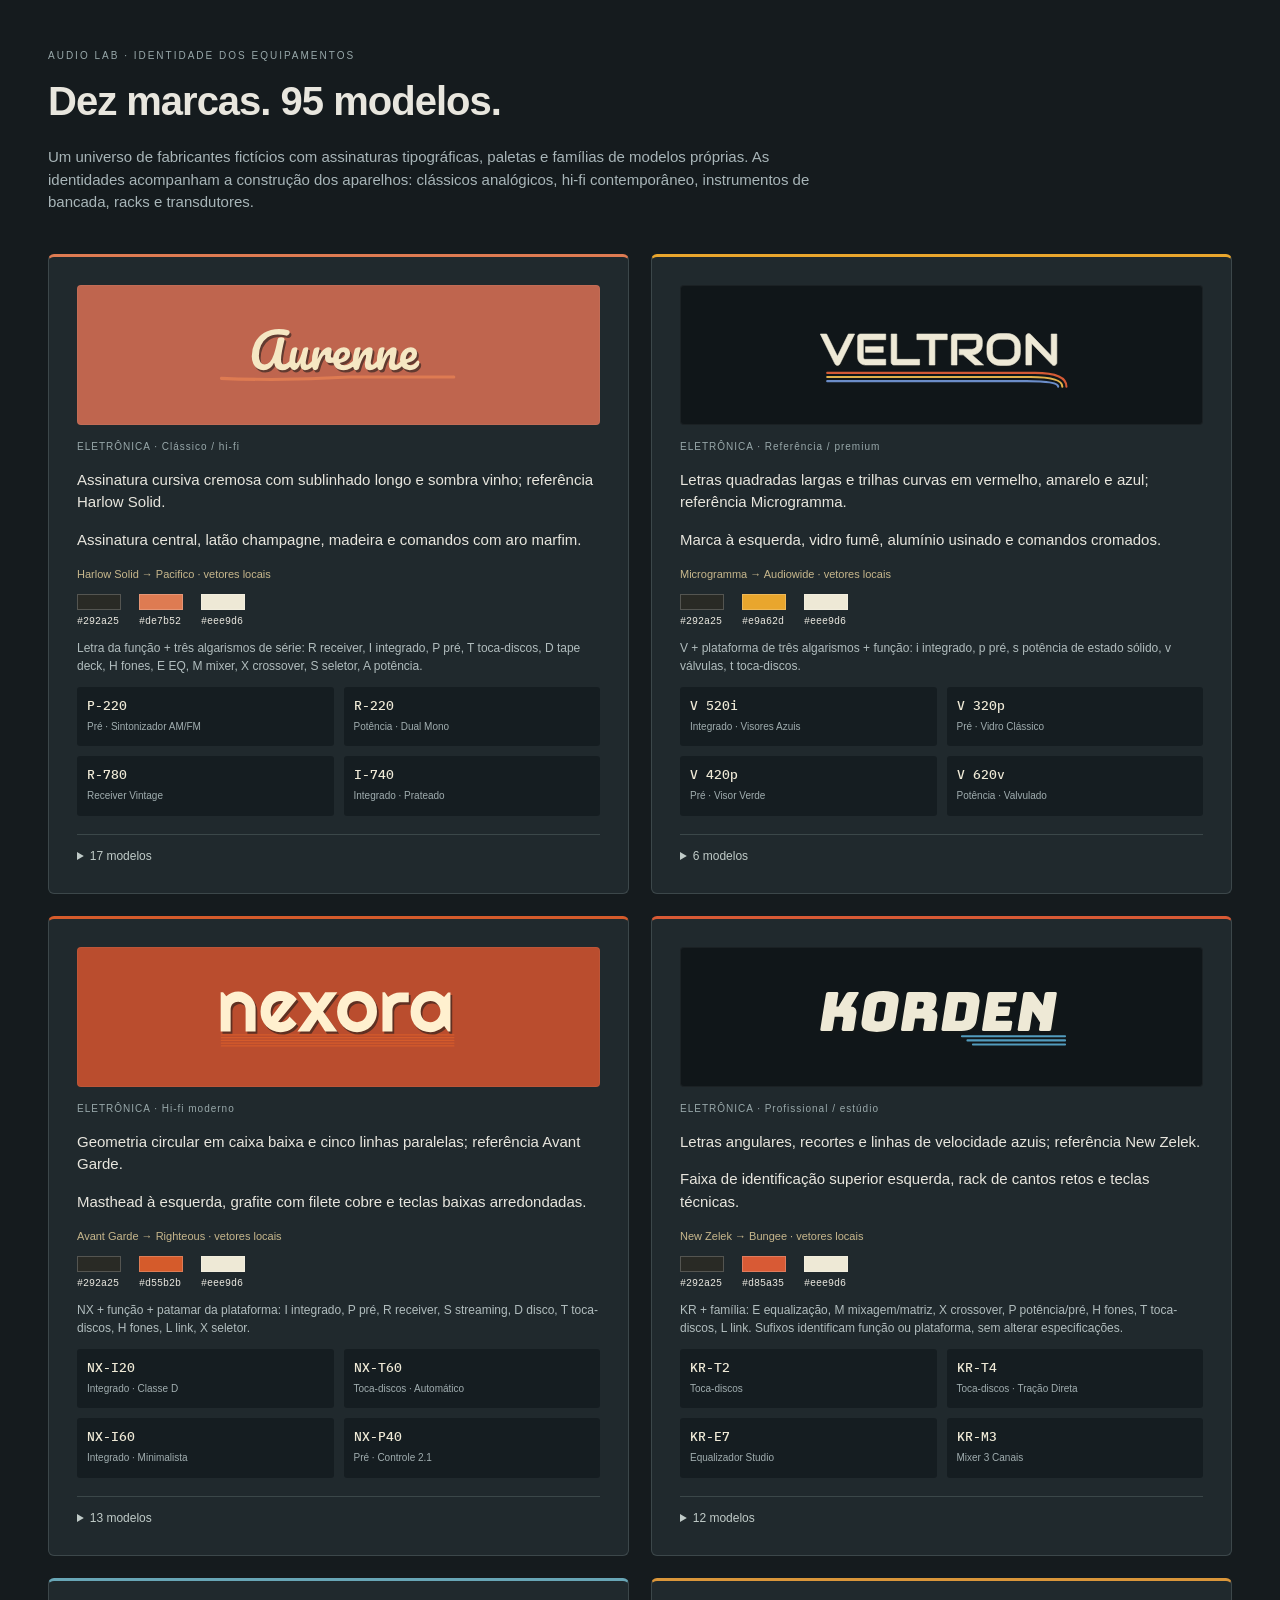
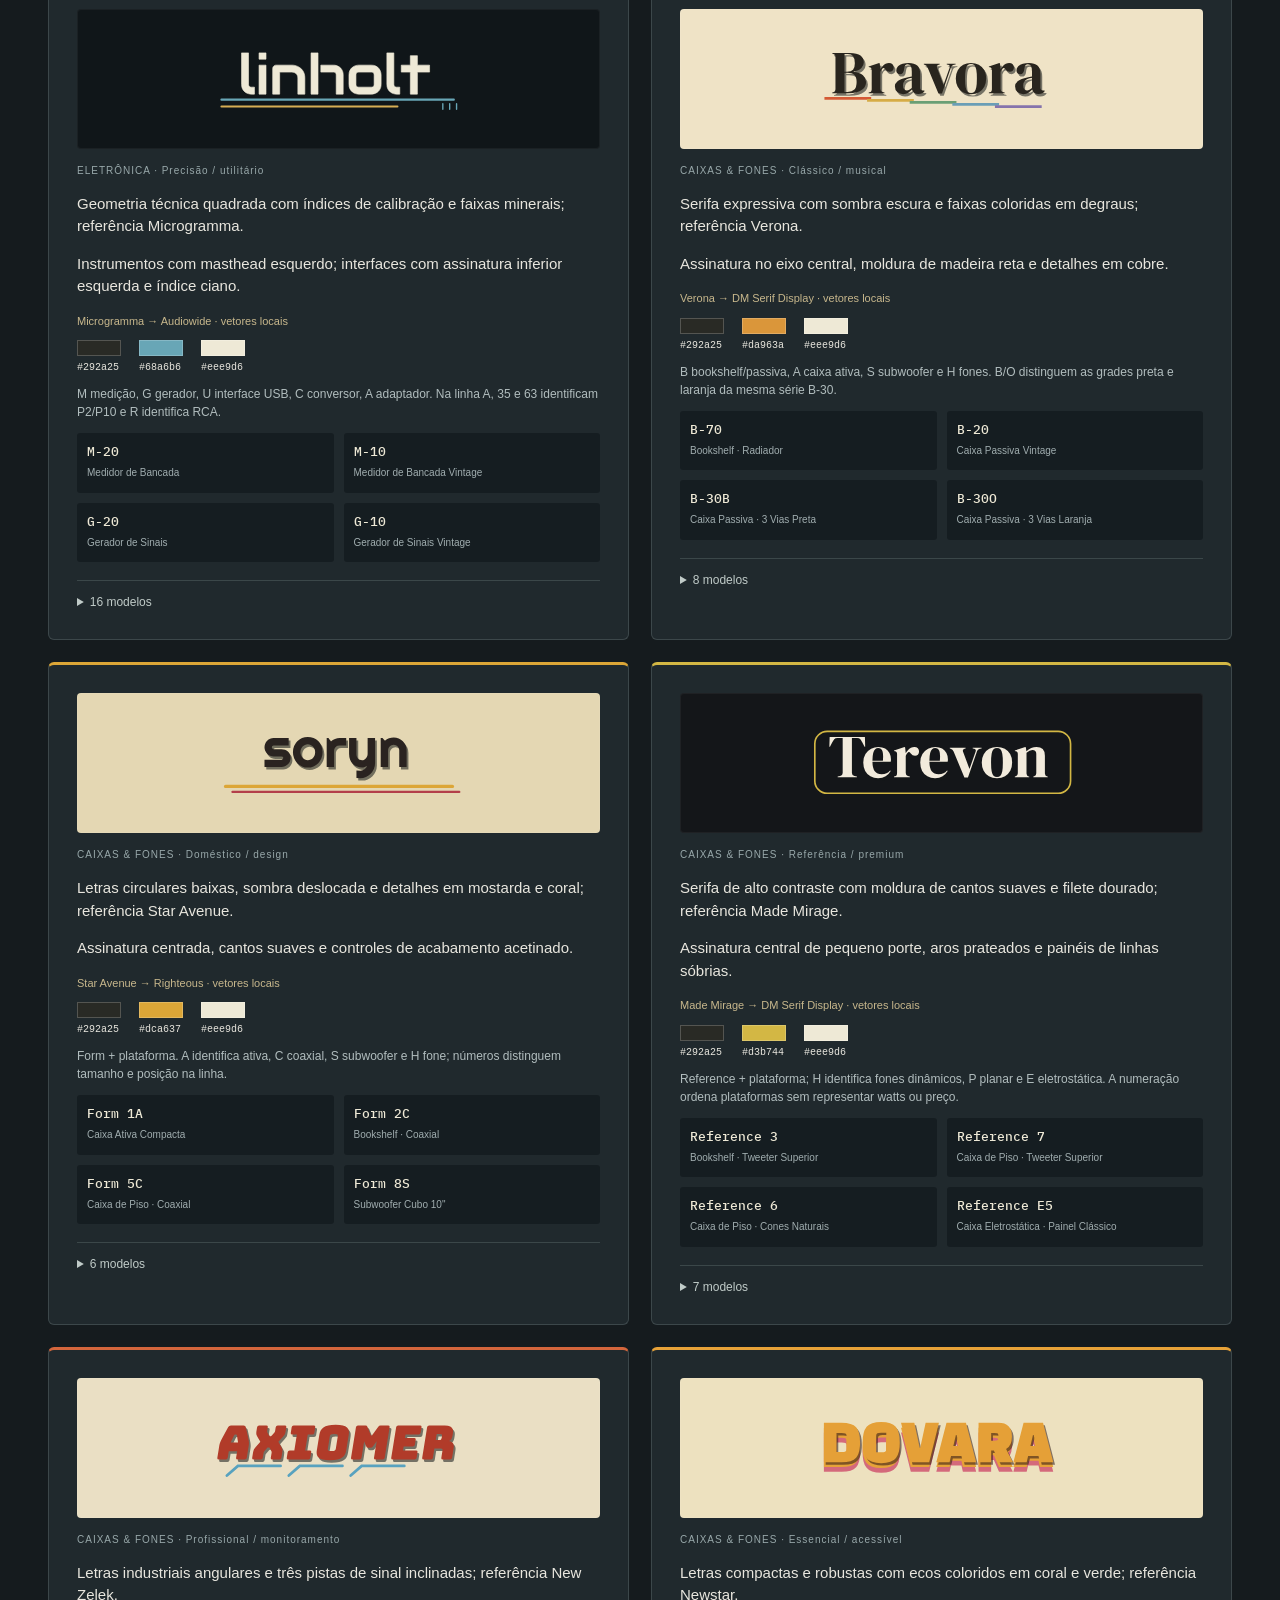
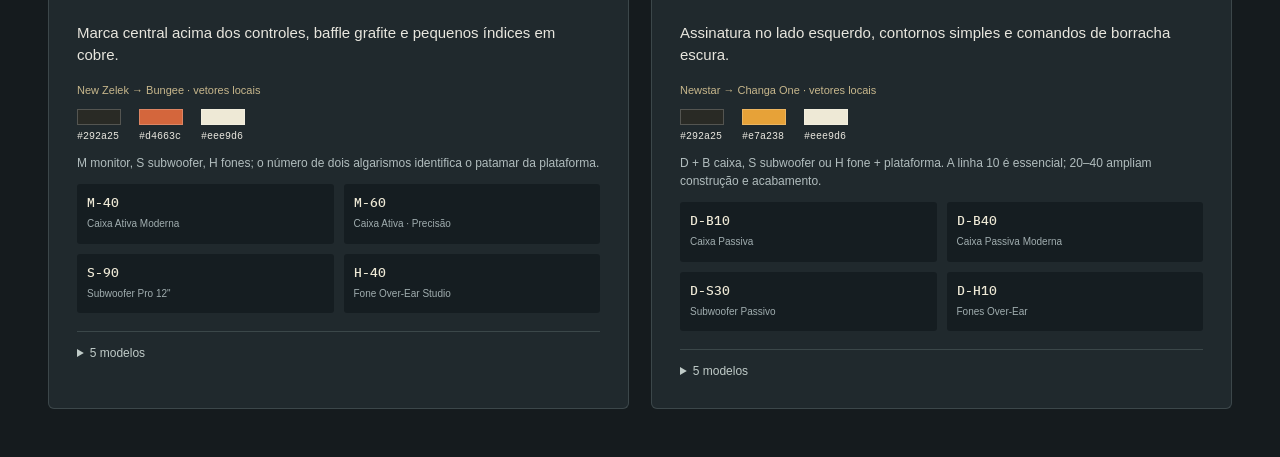
==== commit dd6c9911: "Add Aurenne P-220 tuner preamp and R-220 power amplifier" ====
--- a/assets/brands/index.html
+++ b/assets/brands/index.html
@@ -1,4 +1,4 @@
 <!doctype html><html lang="pt-BR"><meta charset="utf-8"><meta name="viewport" content="width=device-width,initial-scale=1"><title>Audio Lab · Marcas e modelos</title><style>
 @font-face{font-family:'Equipment Vintage';src:url('../fonts/barlowcondensed/BarlowCondensed-SemiBold.ttf')}@font-face{font-family:'Equipment Digital';src:url('../fonts/ibmplexmono/IBMPlexMono-Medium.ttf')}
 *{box-sizing:border-box}body{margin:0;background:#151b1e;color:#e8e6de;font:15px/1.5 Arial,sans-serif;padding:48px;max-width:1500px;margin:auto}h1{font-size:40px;margin:8px 0 10px;letter-spacing:-1px}.intro{max-width:800px;color:#a8b5b8;margin-bottom:40px}.eyebrow,.sector{font-size:10px;letter-spacing:2px;color:#98a8aa}main{display:grid;grid-template-columns:1fr 1fr;gap:22px}article{padding:28px;background:#20292d;border:1px solid #3c474a;border-top:3px solid var(--accent);border-radius:6px}header{height:140px;padding:25px;display:flex;align-items:center;justify-content:center;color:var(--ink);background:#101619;border-radius:4px;box-shadow:inset 0 0 0 1px #ffffff0c}article[data-brand="aurenne"] header{background:#bf654e;color:#f5e7c3}article[data-brand="bravora"] header{background:#efe3c6;color:#29251e}article[data-brand="nexora"] header{background:#ba4d2e;color:#fff0cf}article[data-brand="soryn"] header{background:#e4d7b3;color:#2a2320}article[data-brand="dovara"] header{background:#ede1bf;color:#e5a037}article[data-brand="dovara"] header svg{--brand-shadow:#2b1414}article[data-brand="axiomer"] header{background:#eadfc4;color:#b13b29}article[data-brand="terevon"] header{background:#141619;color:#f2ebdc}header svg{width:330px;max-width:100%;height:66px}.reference{font-size:11px;color:#c7b78c}.brand-accent{color:var(--accent)}.sector{letter-spacing:1px;margin:14px 0}.palette{display:flex;gap:18px;font:10px monospace}.palette span{display:grid;gap:6px}.palette i{width:44px;height:16px;border:1px solid #ffffff33}.rule{font-size:12px;color:#b1bdbe}.models{display:grid;grid-template-columns:1fr 1fr;gap:10px}.models span{padding:10px;background:#151d21;border-radius:3px}.models b{display:block;color:var(--ink);font:13px 'Equipment Digital',monospace}.models small{font-size:10px;color:#a0adaf}details{margin-top:18px;border-top:1px solid #3b4749;padding-top:12px}summary{cursor:pointer;font-size:12px;color:#c0cbc8}details p{font-size:12px;margin:9px 0}@media(max-width:700px){body{padding:24px}main{grid-template-columns:1fr}h1{font-size:30px}}
-</style><div class="eyebrow">AUDIO LAB · IDENTIDADE DOS EQUIPAMENTOS</div><h1>Dez marcas. 93 modelos.</h1><p class="intro">Um universo de fabricantes fictícios com assinaturas tipográficas, paletas e famílias de modelos próprias. As identidades acompanham a construção dos aparelhos: clássicos analógicos, hi-fi contemporâneo, instrumentos de bancada, racks e transdutores.</p><main><article data-brand="aurenne" style="--accent:#de7b52;--ink:#eee9d6;--brand-color-1:#de7b52;--brand-color-2:#702e39"><header><svg class="equipment-brand-logo" data-wordmark="AURENNE" viewBox="45 0 195 48" xmlns="http://www.w3.org/2000/svg" aria-hidden="true" focusable="false"><path d="M57 41Q102 43 150 40H226" fill="none" stroke="var(--brand-color-1,currentColor)" stroke-width="2.2" stroke-linecap="round"/><path d="M79.05 24.98Q79.05 19.63 81.34 15.08Q83.62 10.52 88.09 7.76Q92.56 5 98.82 5Q100.43 5 102.28 5.25Q104.13 5.49 105.64 5.98Q106.62 6.27 106.62 7.39Q106.62 8.31 105.94 9.11Q105.25 9.92 104.34 9.92Q104.06 9.92 103.92 9.89Q102.09 9.47 100.79 9.27Q99.48 9.08 98.04 9.08Q93.58 9.08 90.45 11.24Q87.32 13.41 85.77 16.96Q84.22 20.51 84.22 24.62Q84.22 27.61 85.4 29.25Q86.58 30.89 88.48 30.89Q90.62 30.89 92.24 29.13Q93.86 27.37 95.19 23.43Q96.53 19.49 97.83 12.74Q98.04 11.75 98.68 11.4Q99.31 11.05 100.36 11.05Q102.86 11.05 102.86 12.67Q102.86 12.95 102.75 13.37Q101.84 16.78 101.08 20.91Q100.33 25.05 100.33 27.19Q100.33 29.09 100.89 29.95Q101.45 30.81 102.61 30.81Q103.74 30.81 104.76 30.06Q105.78 29.3 107.33 27.47Q107.75 26.98 108.28 26.98Q108.73 26.98 109 27.4Q109.26 27.83 109.26 28.56Q109.26 29.94 108.59 30.74Q106.87 32.82 105.22 33.91Q103.56 35 101.17 35Q98.71 35 97.2 33.58Q95.69 32.15 95.3 29.55Q92.7 35 87.63 35Q85.21 35 83.25 33.8Q81.3 32.61 80.18 30.34Q79.05 28.07 79.05 24.98ZM106.41 29.9Q106.41 27.26 106.76 25.06Q107.12 22.87 107.92 20.4Q108.28 19.35 108.91 18.89Q109.54 18.43 110.91 18.43Q111.69 18.43 111.99 18.68Q112.29 18.93 112.29 19.42Q112.29 19.7 111.9 21.32Q111.55 22.62 111.34 23.68Q110.63 27.37 110.63 28.6Q110.63 29.34 110.81 29.64Q110.98 29.94 111.37 29.94Q111.9 29.94 112.69 28.88Q113.48 27.83 114.38 25.68Q115.28 23.53 116.12 20.4Q116.4 19.35 116.98 18.89Q117.56 18.43 118.72 18.43Q119.53 18.43 119.85 18.63Q120.16 18.82 120.16 19.35Q120.16 20.23 119.28 24.17Q118.3 28.67 118.3 29.72Q118.3 30.39 118.58 30.76Q118.86 31.13 119.32 31.13Q120.02 31.13 120.99 30.27Q121.96 29.41 123.58 27.47Q124 26.98 124.53 26.98Q124.98 26.98 125.25 27.4Q125.51 27.83 125.51 28.56Q125.51 29.97 124.84 30.74Q123.33 32.61 121.59 33.8Q119.85 35 117.63 35Q115.94 35 115.15 33.7Q114.36 32.4 114.36 30.04Q113.76 32.43 112.57 33.72Q111.37 35 110 35Q108.42 35 107.42 33.54Q106.41 32.08 106.41 29.9ZM122.73 29.09Q122.73 24.52 124.03 20.4Q124.35 19.38 125.07 18.91Q125.79 18.43 127.09 18.43Q127.8 18.43 128.08 18.61Q128.36 18.79 128.36 19.28Q128.36 19.84 127.83 21.81Q127.48 23.22 127.27 24.27Q127.06 25.33 126.92 26.88Q128.08 23.85 129.52 21.95Q130.96 20.05 132.35 19.24Q133.74 18.43 134.9 18.43Q137.19 18.43 137.19 20.72Q137.19 21.18 136.87 22.94Q136.59 24.34 136.59 24.7Q136.59 25.93 137.47 25.93Q138.45 25.93 140 24.38Q140.46 23.92 140.95 23.92Q141.41 23.92 141.67 24.33Q141.93 24.73 141.93 25.4Q141.93 26.7 141.23 27.44Q140.25 28.46 138.93 29.18Q137.61 29.9 136.13 29.9Q134.27 29.9 133.3 28.95Q132.33 28 132.33 26.38Q132.33 25.86 132.44 25.33Q132.51 24.62 132.51 24.38Q132.51 23.82 132.12 23.82Q131.59 23.82 130.73 24.99Q129.87 26.17 129.03 28.11Q128.18 30.04 127.66 32.19Q127.27 33.84 126.76 34.42Q126.25 35 125.16 35Q123.82 35 123.28 33.59Q122.73 32.19 122.73 29.09ZM155.33 28.56Q155.33 29.97 154.67 30.74Q153.36 32.33 150.99 33.66Q148.62 35 145.91 35Q142.22 35 140.18 33Q138.14 30.99 138.14 27.51Q138.14 25.08 139.16 22.99Q140.18 20.9 141.99 19.67Q143.8 18.43 146.08 18.43Q148.12 18.43 149.36 19.65Q150.59 20.86 150.59 22.94Q150.59 25.36 148.85 27.1Q147.1 28.85 142.95 29.87Q143.83 31.48 146.3 31.48Q147.88 31.48 149.9 30.38Q151.92 29.27 153.4 27.47Q153.82 26.98 154.35 26.98Q154.81 26.98 155.07 27.4Q155.33 27.83 155.33 28.56ZM142.39 27.05V27.12Q144.47 26.63 145.66 25.64Q146.86 24.66 146.86 23.36Q146.86 22.69 146.49 22.29Q146.12 21.88 145.49 21.88Q144.19 21.88 143.29 23.39Q142.39 24.91 142.39 27.05ZM152.56 29.09Q152.56 24.52 153.86 20.4Q154.17 19.38 154.89 18.91Q155.62 18.43 156.92 18.43Q157.62 18.43 157.9 18.61Q158.18 18.79 158.18 19.28Q158.18 19.84 157.66 21.81Q157.3 23.22 157.09 24.27Q156.88 25.33 156.74 26.88Q157.9 23.85 159.34 21.95Q160.79 20.05 162.17 19.24Q163.56 18.43 164.72 18.43Q167.01 18.43 167.01 20.72Q167.01 22.09 166.24 25.68Q165.57 28.74 165.57 29.72Q165.57 31.13 166.59 31.13Q167.29 31.13 168.26 30.27Q169.23 29.41 170.84 27.47Q171.27 26.98 171.79 26.98Q172.25 26.98 172.51 27.4Q172.78 27.83 172.78 28.56Q172.78 29.97 172.11 30.74Q170.6 32.61 168.86 33.8Q167.12 35 164.9 35Q163.11 35 162.19 33.96Q161.28 32.92 161.28 30.96Q161.28 29.97 161.77 27.44Q162.23 25.22 162.23 24.38Q162.23 23.82 161.84 23.82Q161.38 23.82 160.56 24.99Q159.73 26.17 158.87 28.11Q158.01 30.04 157.48 32.19Q157.09 33.84 156.58 34.42Q156.07 35 154.98 35Q153.65 35 153.1 33.59Q152.56 32.19 152.56 29.09ZM170 29.09Q170 24.52 171.3 20.4Q171.62 19.38 172.34 18.91Q173.06 18.43 174.36 18.43Q175.06 18.43 175.35 18.61Q175.63 18.79 175.63 19.28Q175.63 19.84 175.1 21.81Q174.75 23.22 174.54 24.27Q174.33 25.33 174.19 26.88Q175.35 23.85 176.79 21.95Q178.23 20.05 179.62 19.24Q181.01 18.43 182.17 18.43Q184.45 18.43 184.45 20.72Q184.45 22.09 183.68 25.68Q183.01 28.74 183.01 29.72Q183.01 31.13 184.03 31.13Q184.74 31.13 185.7 30.27Q186.67 29.41 188.29 27.47Q188.71 26.98 189.24 26.98Q189.7 26.98 189.96 27.4Q190.22 27.83 190.22 28.56Q190.22 29.97 189.55 30.74Q188.04 32.61 186.3 33.8Q184.56 35 182.34 35Q180.55 35 179.64 33.96Q178.72 32.92 178.72 30.96Q178.72 29.97 179.21 27.44Q179.67 25.22 179.67 24.38Q179.67 23.82 179.28 23.82Q178.83 23.82 178 24.99Q177.17 26.17 176.31 28.11Q175.45 30.04 174.92 32.19Q174.54 33.84 174.03 34.42Q173.52 35 172.43 35Q171.09 35 170.55 33.59Q170 32.19 170 29.09ZM200.95 29.62Q200.95 30.89 200.35 31.8Q199.37 33.31 197.77 34.16Q196.17 35 193.95 35Q190.57 35 188.71 32.98Q186.85 30.96 186.85 27.51Q186.85 25.08 187.87 22.99Q188.89 20.9 190.7 19.67Q192.51 18.43 194.79 18.43Q196.83 18.43 198.07 19.65Q199.3 20.86 199.3 22.94Q199.3 25.36 197.56 27.1Q195.81 28.85 191.63 29.87Q192.47 31.48 194.48 31.48Q195.92 31.48 196.85 30.81Q197.78 30.15 199.02 28.56Q199.44 28.04 199.96 28.04Q200.42 28.04 200.69 28.46Q200.95 28.88 200.95 29.62ZM191.1 27.05V27.12Q193.18 26.63 194.37 25.64Q195.57 24.66 195.57 23.36Q195.57 22.69 195.2 22.29Q194.83 21.88 194.2 21.88Q192.9 21.88 192 23.39Q191.1 24.91 191.1 27.05Z" fill="var(--brand-shadow,#141819)" opacity=".55" transform="translate(1.3 1.8)"/><path class="brand-wordmark" d="M79.05 24.98Q79.05 19.63 81.34 15.08Q83.62 10.52 88.09 7.76Q92.56 5 98.82 5Q100.43 5 102.28 5.25Q104.13 5.49 105.64 5.98Q106.62 6.27 106.62 7.39Q106.62 8.31 105.94 9.11Q105.25 9.92 104.34 9.92Q104.06 9.92 103.92 9.89Q102.09 9.47 100.79 9.27Q99.48 9.08 98.04 9.08Q93.58 9.08 90.45 11.24Q87.32 13.41 85.77 16.96Q84.22 20.51 84.22 24.62Q84.22 27.61 85.4 29.25Q86.58 30.89 88.48 30.89Q90.62 30.89 92.24 29.13Q93.86 27.37 95.19 23.43Q96.53 19.49 97.83 12.74Q98.04 11.75 98.68 11.4Q99.31 11.05 100.36 11.05Q102.86 11.05 102.86 12.67Q102.86 12.95 102.75 13.37Q101.84 16.78 101.08 20.91Q100.33 25.05 100.33 27.19Q100.33 29.09 100.89 29.95Q101.45 30.81 102.61 30.81Q103.74 30.81 104.76 30.06Q105.78 29.3 107.33 27.47Q107.75 26.98 108.28 26.98Q108.73 26.98 109 27.4Q109.26 27.83 109.26 28.56Q109.26 29.94 108.59 30.74Q106.87 32.82 105.22 33.91Q103.56 35 101.17 35Q98.71 35 97.2 33.58Q95.69 32.15 95.3 29.55Q92.7 35 87.63 35Q85.21 35 83.25 33.8Q81.3 32.61 80.18 30.34Q79.05 28.07 79.05 24.98ZM106.41 29.9Q106.41 27.26 106.76 25.06Q107.12 22.87 107.92 20.4Q108.28 19.35 108.91 18.89Q109.54 18.43 110.91 18.43Q111.69 18.43 111.99 18.68Q112.29 18.93 112.29 19.42Q112.29 19.7 111.9 21.32Q111.55 22.62 111.34 23.68Q110.63 27.37 110.63 28.6Q110.63 29.34 110.81 29.64Q110.98 29.94 111.37 29.94Q111.9 29.94 112.69 28.88Q113.48 27.83 114.38 25.68Q115.28 23.53 116.12 20.4Q116.4 19.35 116.98 18.89Q117.56 18.43 118.72 18.43Q119.53 18.43 119.85 18.63Q120.16 18.82 120.16 19.35Q120.16 20.23 119.28 24.17Q118.3 28.67 118.3 29.72Q118.3 30.39 118.58 30.76Q118.86 31.13 119.32 31.13Q120.02 31.13 120.99 30.27Q121.96 29.41 123.58 27.47Q124 26.98 124.53 26.98Q124.98 26.98 125.25 27.4Q125.51 27.83 125.51 28.56Q125.51 29.97 124.84 30.74Q123.33 32.61 121.59 33.8Q119.85 35 117.63 35Q115.94 35 115.15 33.7Q114.36 32.4 114.36 30.04Q113.76 32.43 112.57 33.72Q111.37 35 110 35Q108.42 35 107.42 33.54Q106.41 32.08 106.41 29.9ZM122.73 29.09Q122.73 24.52 124.03 20.4Q124.35 19.38 125.07 18.91Q125.79 18.43 127.09 18.43Q127.8 18.43 128.08 18.61Q128.36 18.79 128.36 19.28Q128.36 19.84 127.83 21.81Q127.48 23.22 127.27 24.27Q127.06 25.33 126.92 26.88Q128.08 23.85 129.52 21.95Q130.96 20.05 132.35 19.24Q133.74 18.43 134.9 18.43Q137.19 18.43 137.19 20.72Q137.19 21.18 136.87 22.94Q136.59 24.34 136.59 24.7Q136.59 25.93 137.47 25.93Q138.45 25.93 140 24.38Q140.46 23.92 140.95 23.92Q141.41 23.92 141.67 24.33Q141.93 24.73 141.93 25.4Q141.93 26.7 141.23 27.44Q140.25 28.46 138.93 29.18Q137.61 29.9 136.13 29.9Q134.27 29.9 133.3 28.95Q132.33 28 132.33 26.38Q132.33 25.86 132.44 25.33Q132.51 24.62 132.51 24.38Q132.51 23.82 132.12 23.82Q131.59 23.82 130.73 24.99Q129.87 26.17 129.03 28.11Q128.18 30.04 127.66 32.19Q127.27 33.84 126.76 34.42Q126.25 35 125.16 35Q123.82 35 123.28 33.59Q122.73 32.19 122.73 29.09ZM155.33 28.56Q155.33 29.97 154.67 30.74Q153.36 32.33 150.99 33.66Q148.62 35 145.91 35Q142.22 35 140.18 33Q138.14 30.99 138.14 27.51Q138.14 25.08 139.16 22.99Q140.18 20.9 141.99 19.67Q143.8 18.43 146.08 18.43Q148.12 18.43 149.36 19.65Q150.59 20.86 150.59 22.94Q150.59 25.36 148.85 27.1Q147.1 28.85 142.95 29.87Q143.83 31.48 146.3 31.48Q147.88 31.48 149.9 30.38Q151.92 29.27 153.4 27.47Q153.82 26.98 154.35 26.98Q154.81 26.98 155.07 27.4Q155.33 27.83 155.33 28.56ZM142.39 27.05V27.12Q144.47 26.63 145.66 25.64Q146.86 24.66 146.86 23.36Q146.86 22.69 146.49 22.29Q146.12 21.88 145.49 21.88Q144.19 21.88 143.29 23.39Q142.39 24.91 142.39 27.05ZM152.56 29.09Q152.56 24.52 153.86 20.4Q154.17 19.38 154.89 18.91Q155.62 18.43 156.92 18.43Q157.62 18.43 157.9 18.61Q158.18 18.79 158.18 19.28Q158.18 19.84 157.66 21.81Q157.3 23.22 157.09 24.27Q156.88 25.33 156.74 26.88Q157.9 23.85 159.34 21.95Q160.79 20.05 162.17 19.24Q163.56 18.43 164.72 18.43Q167.01 18.43 167.01 20.72Q167.01 22.09 166.24 25.68Q165.57 28.74 165.57 29.72Q165.57 31.13 166.59 31.13Q167.29 31.13 168.26 30.27Q169.23 29.41 170.84 27.47Q171.27 26.98 171.79 26.98Q172.25 26.98 172.51 27.4Q172.78 27.83 172.78 28.56Q172.78 29.97 172.11 30.74Q170.6 32.61 168.86 33.8Q167.12 35 164.9 35Q163.11 35 162.19 33.96Q161.28 32.92 161.28 30.96Q161.28 29.97 161.77 27.44Q162.23 25.22 162.23 24.38Q162.23 23.82 161.84 23.82Q161.38 23.82 160.56 24.99Q159.73 26.17 158.87 28.11Q158.01 30.04 157.48 32.19Q157.09 33.84 156.58 34.42Q156.07 35 154.98 35Q153.65 35 153.1 33.59Q152.56 32.19 152.56 29.09ZM170 29.09Q170 24.52 171.3 20.4Q171.62 19.38 172.34 18.91Q173.06 18.43 174.36 18.43Q175.06 18.43 175.35 18.61Q175.63 18.79 175.63 19.28Q175.63 19.84 175.1 21.81Q174.75 23.22 174.54 24.27Q174.33 25.33 174.19 26.88Q175.35 23.85 176.79 21.95Q178.23 20.05 179.62 19.24Q181.01 18.43 182.17 18.43Q184.45 18.43 184.45 20.72Q184.45 22.09 183.68 25.68Q183.01 28.74 183.01 29.72Q183.01 31.13 184.03 31.13Q184.74 31.13 185.7 30.27Q186.67 29.41 188.29 27.47Q188.71 26.98 189.24 26.98Q189.7 26.98 189.96 27.4Q190.22 27.83 190.22 28.56Q190.22 29.97 189.55 30.74Q188.04 32.61 186.3 33.8Q184.56 35 182.34 35Q180.55 35 179.64 33.96Q178.72 32.92 178.72 30.96Q178.72 29.97 179.21 27.44Q179.67 25.22 179.67 24.38Q179.67 23.82 179.28 23.82Q178.83 23.82 178 24.99Q177.17 26.17 176.31 28.11Q175.45 30.04 174.92 32.19Q174.54 33.84 174.03 34.42Q173.52 35 172.43 35Q171.09 35 170.55 33.59Q170 32.19 170 29.09ZM200.95 29.62Q200.95 30.89 200.35 31.8Q199.37 33.31 197.77 34.16Q196.17 35 193.95 35Q190.57 35 188.71 32.98Q186.85 30.96 186.85 27.51Q186.85 25.08 187.87 22.99Q188.89 20.9 190.7 19.67Q192.51 18.43 194.79 18.43Q196.83 18.43 198.07 19.65Q199.3 20.86 199.3 22.94Q199.3 25.36 197.56 27.1Q195.81 28.85 191.63 29.87Q192.47 31.48 194.48 31.48Q195.92 31.48 196.85 30.81Q197.78 30.15 199.02 28.56Q199.44 28.04 199.96 28.04Q200.42 28.04 200.69 28.46Q200.95 28.88 200.95 29.62ZM191.1 27.05V27.12Q193.18 26.63 194.37 25.64Q195.57 24.66 195.57 23.36Q195.57 22.69 195.2 22.29Q194.83 21.88 194.2 21.88Q192.9 21.88 192 23.39Q191.1 24.91 191.1 27.05Z" fill="currentColor" stroke="currentColor" stroke-width="0" stroke-linejoin="round"/></svg></header><div class="sector">ELETRÔNICA · Clássico / hi-fi</div><p>Assinatura cursiva cremosa com sublinhado longo e sombra vinho; referência Harlow Solid.</p><p class="family">Assinatura central, latão champagne, madeira e comandos com aro marfim.</p><p class="reference">Harlow Solid → Pacifico · vetores locais</p><div class="palette"><span><i style="background:#292a25"></i>#292a25</span><span><i style="background:#de7b52"></i>#de7b52</span><span><i style="background:#eee9d6"></i>#eee9d6</span></div><p class="rule">Letra da função + três algarismos de série: R receiver, I integrado, P pré, T toca-discos, D tape deck, H fones, E EQ, M mixer, X crossover, S seletor, A potência.</p><div class="models"><span><b>R-780</b><small>Receiver Vintage</small></span><span><b>I-740</b><small>Integrado · Prateado</small></span><span><b>I-420</b><small>Integrado · Essencial</small></span><span><b>P-260</b><small>Pré · Console de Madeira</small></span></div><details><summary>15 modelos</summary><p><b>R-780</b> · Receiver Vintage</p><p><b>I-740</b> · Integrado · Prateado</p><p><b>I-420</b> · Integrado · Essencial</p><p><b>P-260</b> · Pré · Console de Madeira</p><p><b>H-120</b> · Amplificador de Fone Vintage</p><p><b>T-240</b> · Toca-discos Vintage</p><p><b>T-360</b> · Toca-discos Tangencial</p><p><b>D-340</b> · Tape Deck de Rolo</p><p><b>E-270</b> · Equalizador Vintage</p><p><b>M-330</b> · Mixer Vintage</p><p><b>X-310</b> · Crossover Vintage</p><p><b>A-640</b> · Amplificador de Potência Vintage</p><p><b>S-210</b> · Seletor RCA Vintage</p><p><b>S-340</b> · Seletor RCA 3×4 Vintage</p><p><b>S-220</b> · Seletor de Caixas A/B Vintage</p></details></article><article data-brand="veltron" style="--accent:#e9a62d;--ink:#eee9d6;--brand-color-1:#e9a62d;--brand-color-2:#6b8dc9"><header><svg class="equipment-brand-logo" data-wordmark="VELTRON" viewBox="45 0 195 48" xmlns="http://www.w3.org/2000/svg" aria-hidden="true" focusable="false"><path d="M59 37H210Q233 37 233 47" fill="none" stroke="#d45a35" stroke-width="1.5" stroke-linecap="round"/><path d="M59 40H207Q230 40 230 47" fill="none" stroke="#e2b24b" stroke-width="1.5" stroke-linecap="round"/><path d="M59 43H204Q227 43 227 47" fill="none" stroke="#6b8dc9" stroke-width="1.5" stroke-linecap="round"/><path d="M78.96 8.75 68.31 30.45Q68.05 30.95 67.56 31.25Q67.07 31.56 66.47 31.56Q65.89 31.56 65.4 31.25Q64.9 30.95 64.64 30.45L54 8.75H58.56L66.47 24.96L74.41 8.75ZM99.76 22.05H86.88V17.95H99.76ZM101.59 31.25H86.88Q86.03 31.25 85.03 30.95Q84.02 30.65 83.17 29.97Q82.31 29.29 81.74 28.2Q81.17 27.11 81.17 25.52V10.81Q81.17 10.38 81.33 10.01Q81.48 9.63 81.76 9.35Q82.03 9.07 82.41 8.91Q82.78 8.75 83.22 8.75H101.59V12.83H85.25V25.52Q85.25 26.32 85.67 26.75Q86.09 27.17 86.91 27.17H101.59ZM126.19 31.25H107.58Q107.15 31.25 106.77 31.09Q106.39 30.93 106.12 30.66Q105.84 30.38 105.69 30.01Q105.53 29.63 105.53 29.19V8.75H109.61V27.17H126.19ZM146.31 12.83H137.33V31.25H133.25V12.83H124.24V8.75H146.31ZM171.79 16.31Q171.79 17.71 171.44 18.81Q171.1 19.91 170.51 20.75Q169.92 21.58 169.15 22.18Q168.38 22.78 167.55 23.16Q166.71 23.55 165.85 23.72Q165 23.89 164.24 23.89L172.76 31.25H166.45L157.95 23.89H155.02V19.81H164.24Q165.01 19.75 165.65 19.49Q166.28 19.23 166.75 18.79Q167.21 18.35 167.46 17.73Q167.71 17.11 167.71 16.31V13.74Q167.71 13.4 167.62 13.22Q167.54 13.04 167.4 12.95Q167.27 12.86 167.12 12.85Q166.97 12.83 166.85 12.83H153.39V31.25H149.31V10.81Q149.31 10.38 149.47 10.01Q149.62 9.63 149.9 9.35Q150.17 9.07 150.55 8.91Q150.93 8.75 151.36 8.75H166.85Q168.21 8.75 169.15 9.25Q170.09 9.74 170.68 10.49Q171.27 11.23 171.53 12.09Q171.79 12.96 171.79 13.71ZM199.49 22.15Q199.49 24.2 198.78 25.93Q198.08 27.65 196.82 28.91Q195.57 30.16 193.85 30.86Q192.13 31.56 190.11 31.56H184.59Q182.56 31.56 180.84 30.86Q179.11 30.16 177.86 28.91Q176.6 27.65 175.89 25.93Q175.18 24.2 175.18 22.15V17.85Q175.18 15.81 175.89 14.08Q176.6 12.35 177.86 11.1Q179.11 9.85 180.84 9.15Q182.56 8.44 184.59 8.44H190.11Q192.13 8.44 193.85 9.15Q195.57 9.85 196.82 11.1Q198.08 12.35 198.78 14.08Q199.49 15.81 199.49 17.85ZM195.41 17.85Q195.41 16.64 195.03 15.66Q194.64 14.68 193.95 13.98Q193.25 13.29 192.27 12.9Q191.29 12.52 190.11 12.52H184.59Q183.4 12.52 182.42 12.9Q181.44 13.29 180.73 13.98Q180.02 14.68 179.64 15.66Q179.25 16.64 179.25 17.85V22.15Q179.25 23.36 179.64 24.34Q180.02 25.32 180.73 26.02Q181.44 26.71 182.42 27.1Q183.4 27.48 184.59 27.48H190.08Q191.27 27.48 192.25 27.1Q193.23 26.71 193.94 26.02Q194.64 25.32 195.03 24.34Q195.41 23.36 195.41 22.15ZM226 29.51Q226 29.95 225.84 30.32Q225.67 30.7 225.4 30.97Q225.12 31.25 224.75 31.4Q224.37 31.56 223.95 31.56Q223.57 31.56 223.18 31.42Q222.8 31.28 222.5 30.96L207.6 15.4V31.25H203.52V10.49Q203.52 9.87 203.87 9.36Q204.23 8.85 204.78 8.6Q205.36 8.36 205.97 8.48Q206.58 8.6 207.02 9.05L221.92 24.6V8.75H226Z" fill="var(--brand-shadow,#141819)" opacity=".55" transform="translate(1.3 1.8)"/><path class="brand-wordmark" d="M78.96 8.75 68.31 30.45Q68.05 30.95 67.56 31.25Q67.07 31.56 66.47 31.56Q65.89 31.56 65.4 31.25Q64.9 30.95 64.64 30.45L54 8.75H58.56L66.47 24.96L74.41 8.75ZM99.76 22.05H86.88V17.95H99.76ZM101.59 31.25H86.88Q86.03 31.25 85.03 30.95Q84.02 30.65 83.17 29.97Q82.31 29.29 81.74 28.2Q81.17 27.11 81.17 25.52V10.81Q81.17 10.38 81.33 10.01Q81.48 9.63 81.76 9.35Q82.03 9.07 82.41 8.91Q82.78 8.75 83.22 8.75H101.59V12.83H85.25V25.52Q85.25 26.32 85.67 26.75Q86.09 27.17 86.91 27.17H101.59ZM126.19 31.25H107.58Q107.15 31.25 106.77 31.09Q106.39 30.93 106.12 30.66Q105.84 30.38 105.69 30.01Q105.53 29.63 105.53 29.19V8.75H109.61V27.17H126.19ZM146.31 12.83H137.33V31.25H133.25V12.83H124.24V8.75H146.31ZM171.79 16.31Q171.79 17.71 171.44 18.81Q171.1 19.91 170.51 20.75Q169.92 21.58 169.15 22.18Q168.38 22.78 167.55 23.16Q166.71 23.55 165.85 23.72Q165 23.89 164.24 23.89L172.76 31.25H166.45L157.95 23.89H155.02V19.81H164.24Q165.01 19.75 165.65 19.49Q166.28 19.23 166.75 18.79Q167.21 18.35 167.46 17.73Q167.71 17.11 167.71 16.31V13.74Q167.71 13.4 167.62 13.22Q167.54 13.04 167.4 12.95Q167.27 12.86 167.12 12.85Q166.97 12.83 166.85 12.83H153.39V31.25H149.31V10.81Q149.31 10.38 149.47 10.01Q149.62 9.63 149.9 9.35Q150.17 9.07 150.55 8.91Q150.93 8.75 151.36 8.75H166.85Q168.21 8.75 169.15 9.25Q170.09 9.74 170.68 10.49Q171.27 11.23 171.53 12.09Q171.79 12.96 171.79 13.71ZM199.49 22.15Q199.49 24.2 198.78 25.93Q198.08 27.65 196.82 28.91Q195.57 30.16 193.85 30.86Q192.13 31.56 190.11 31.56H184.59Q182.56 31.56 180.84 30.86Q179.11 30.16 177.86 28.91Q176.6 27.65 175.89 25.93Q175.18 24.2 175.18 22.15V17.85Q175.18 15.81 175.89 14.08Q176.6 12.35 177.86 11.1Q179.11 9.85 180.84 9.15Q182.56 8.44 184.59 8.44H190.11Q192.13 8.44 193.85 9.15Q195.57 9.85 196.82 11.1Q198.08 12.35 198.78 14.08Q199.49 15.81 199.49 17.85ZM195.41 17.85Q195.41 16.64 195.03 15.66Q194.64 14.68 193.95 13.98Q193.25 13.29 192.27 12.9Q191.29 12.52 190.11 12.52H184.59Q183.4 12.52 182.42 12.9Q181.44 13.29 180.73 13.98Q180.02 14.68 179.64 15.66Q179.25 16.64 179.25 17.85V22.15Q179.25 23.36 179.64 24.34Q180.02 25.32 180.73 26.02Q181.44 26.71 182.42 27.1Q183.4 27.48 184.59 27.48H190.08Q191.27 27.48 192.25 27.1Q193.23 26.71 193.94 26.02Q194.64 25.32 195.03 24.34Q195.41 23.36 195.41 22.15ZM226 29.51Q226 29.95 225.84 30.32Q225.67 30.7 225.4 30.97Q225.12 31.25 224.75 31.4Q224.37 31.56 223.95 31.56Q223.57 31.56 223.18 31.42Q222.8 31.28 222.5 30.96L207.6 15.4V31.25H203.52V10.49Q203.52 9.87 203.87 9.36Q204.23 8.85 204.78 8.6Q205.36 8.36 205.97 8.48Q206.58 8.6 207.02 9.05L221.92 24.6V8.75H226Z" fill="currentColor" stroke="currentColor" stroke-width="0.45" stroke-linejoin="round"/></svg></header><div class="sector">ELETRÔNICA · Referência / premium</div><p>Letras quadradas largas e trilhas curvas em vermelho, amarelo e azul; referência Microgramma.</p><p class="family">Marca à esquerda, vidro fumê, alumínio usinado e comandos cromados.</p><p class="reference">Microgramma → Audiowide · vetores locais</p><div class="palette"><span><i style="background:#292a25"></i>#292a25</span><span><i style="background:#e9a62d"></i>#e9a62d</span><span><i style="background:#eee9d6"></i>#eee9d6</span></div><p class="rule">V + plataforma de três algarismos + função: i integrado, p pré, s potência de estado sólido, v válvulas, t toca-discos.</p><div class="models"><span><b>V 520i</b><small>Integrado · Visores Azuis</small></span><span><b>V 320p</b><small>Pré · Vidro Clássico</small></span><span><b>V 420p</b><small>Pré · Visor Verde</small></span><span><b>V 620v</b><small>Potência · Valvulado</small></span></div><details><summary>6 modelos</summary><p><b>V 520i</b> · Integrado · Visores Azuis</p><p><b>V 320p</b> · Pré · Vidro Clássico</p><p><b>V 420p</b> · Pré · Visor Verde</p><p><b>V 620v</b> · Potência · Valvulado</p><p><b>V 720s</b> · Potência · Visor Circular</p><p><b>V 240t</b> · Toca-discos · Prato de Vidro</p></details></article><article data-brand="nexora" style="--accent:#d55b2b;--ink:#eee9d6;--brand-color-1:#d55b2b;--brand-color-2:#e6c580"><header><svg class="equipment-brand-logo" data-wordmark="NEXORA" viewBox="45 0 195 48" xmlns="http://www.w3.org/2000/svg" aria-hidden="true" focusable="false"><path d="M57 37H226" fill="none" stroke="var(--brand-color-1,currentColor)" stroke-width="0.9" stroke-linecap="round"/><path d="M57 39H226" fill="none" stroke="var(--brand-color-1,currentColor)" stroke-width="0.9" stroke-linecap="round"/><path d="M57 41H226" fill="none" stroke="var(--brand-color-1,currentColor)" stroke-width="0.9" stroke-linecap="round"/><path d="M57 43H226" fill="none" stroke="var(--brand-color-1,currentColor)" stroke-width="0.9" stroke-linecap="round"/><path d="M57 45H226" fill="none" stroke="var(--brand-color-1,currentColor)" stroke-width="0.9" stroke-linecap="round"/><path d="M63.69 34.47H56.45V6.09H58.2L60.59 8.84Q62.34 7.25 64.55 6.39Q66.76 5.53 69.17 5.53Q71.77 5.53 74.08 6.52Q76.38 7.52 78.11 9.25Q79.83 10.99 80.82 13.31Q81.82 15.63 81.82 18.25V34.47H74.58V18.25Q74.58 17.14 74.16 16.14Q73.73 15.15 72.99 14.41Q72.25 13.67 71.27 13.24Q70.29 12.82 69.17 12.82Q68.03 12.82 67.03 13.24Q66.02 13.67 65.28 14.41Q64.54 15.15 64.11 16.14Q63.69 17.14 63.69 18.25ZM98.25 27.53Q98.67 27.66 99.09 27.7Q99.52 27.74 99.94 27.74Q101 27.74 101.98 27.45Q102.96 27.16 103.83 26.61Q104.69 26.07 105.36 25.29Q106.04 24.51 106.46 23.55L111.76 28.88Q110.76 30.31 109.44 31.45Q108.13 32.59 106.61 33.38Q105.08 34.18 103.4 34.59Q101.72 35 99.94 35Q96.95 35 94.31 33.89Q91.67 32.77 89.7 30.79Q87.73 28.8 86.59 26.06Q85.45 23.31 85.45 20.03Q85.45 16.66 86.59 13.88Q87.73 11.1 89.7 9.13Q91.67 7.17 94.31 6.09Q96.95 5 99.94 5Q101.72 5 103.41 5.42Q105.11 5.85 106.63 6.64Q108.16 7.44 109.48 8.59Q110.81 9.74 111.82 11.17ZM101.96 12.61Q101.45 12.42 100.96 12.37Q100.47 12.31 99.94 12.31Q98.46 12.31 97.15 12.86Q95.83 13.4 94.87 14.41Q93.9 15.42 93.34 16.83Q92.79 18.25 92.79 20.03Q92.79 20.42 92.83 20.93Q92.87 21.43 92.96 21.95Q93.05 22.46 93.18 22.94Q93.32 23.42 93.53 23.79ZM141.31 34.47H132.46L126.82 25.78L121.12 34.47H112.27L122.63 19.92L112.27 5.93H121.12L126.82 14.06L132.46 5.93H141.31L130.92 19.92ZM170.12 20.03Q170.12 23.21 168.98 25.95Q167.84 28.69 165.88 30.69Q163.92 32.69 161.28 33.85Q158.64 35 155.62 35Q152.63 35 149.99 33.85Q147.35 32.69 145.38 30.69Q143.41 28.69 142.27 25.95Q141.13 23.21 141.13 20.03Q141.13 16.79 142.27 14.04Q143.41 11.28 145.38 9.28Q147.35 7.28 149.99 6.14Q152.63 5 155.62 5Q158.64 5 161.28 6.07Q163.92 7.15 165.88 9.12Q167.84 11.1 168.98 13.86Q170.12 16.63 170.12 20.03ZM162.83 20.03Q162.83 18.28 162.26 16.86Q161.69 15.44 160.71 14.42Q159.73 13.4 158.42 12.86Q157.11 12.31 155.62 12.31Q154.14 12.31 152.83 12.86Q151.52 13.4 150.55 14.42Q149.58 15.44 149.02 16.86Q148.47 18.28 148.47 20.03Q148.47 21.67 149.02 23.07Q149.58 24.48 150.55 25.51Q151.52 26.55 152.83 27.14Q154.14 27.74 155.62 27.74Q157.11 27.74 158.42 27.18Q159.73 26.63 160.71 25.62Q161.69 24.61 162.26 23.18Q162.83 21.75 162.83 20.03ZM181.36 34.47H174.12V6.09H175.87L178.26 9.45Q180 7.86 182.23 7Q184.46 6.14 186.84 6.14H193.23V13.35H186.84Q185.7 13.35 184.7 13.77Q183.69 14.2 182.95 14.94Q182.2 15.68 181.78 16.69Q181.36 17.69 181.36 18.83ZM223.55 34.47H221.8L218.99 30.57Q217.95 31.5 216.8 32.31Q215.65 33.12 214.38 33.71Q213.11 34.31 211.77 34.66Q210.43 35 209.05 35Q206.06 35 203.42 33.99Q200.78 32.99 198.81 31.06Q196.83 29.14 195.69 26.36Q194.55 23.58 194.55 20.03Q194.55 16.71 195.69 13.94Q196.83 11.17 198.81 9.19Q200.78 7.2 203.42 6.1Q206.06 5 209.05 5Q210.43 5 211.78 5.34Q213.13 5.69 214.4 6.3Q215.68 6.91 216.83 7.73Q217.98 8.55 218.99 9.51L221.8 6.14H223.55ZM216.26 20.03Q216.26 18.54 215.69 17.15Q215.12 15.76 214.14 14.69Q213.16 13.61 211.85 12.96Q210.53 12.31 209.05 12.31Q207.57 12.31 206.25 12.82Q204.94 13.32 203.98 14.3Q203.01 15.28 202.45 16.73Q201.89 18.17 201.89 20.03Q201.89 21.88 202.45 23.33Q203.01 24.77 203.98 25.75Q204.94 26.73 206.25 27.23Q207.57 27.74 209.05 27.74Q210.53 27.74 211.85 27.09Q213.16 26.44 214.14 25.37Q215.12 24.29 215.69 22.9Q216.26 21.51 216.26 20.03Z" fill="var(--brand-shadow,#141819)" opacity=".55" transform="translate(1.3 1.8)"/><path class="brand-wordmark" d="M63.69 34.47H56.45V6.09H58.2L60.59 8.84Q62.34 7.25 64.55 6.39Q66.76 5.53 69.17 5.53Q71.77 5.53 74.08 6.52Q76.38 7.52 78.11 9.25Q79.83 10.99 80.82 13.31Q81.82 15.63 81.82 18.25V34.47H74.58V18.25Q74.58 17.14 74.16 16.14Q73.73 15.15 72.99 14.41Q72.25 13.67 71.27 13.24Q70.29 12.82 69.17 12.82Q68.03 12.82 67.03 13.24Q66.02 13.67 65.28 14.41Q64.54 15.15 64.11 16.14Q63.69 17.14 63.69 18.25ZM98.25 27.53Q98.67 27.66 99.09 27.7Q99.52 27.74 99.94 27.74Q101 27.74 101.98 27.45Q102.96 27.16 103.83 26.61Q104.69 26.07 105.36 25.29Q106.04 24.51 106.46 23.55L111.76 28.88Q110.76 30.31 109.44 31.45Q108.13 32.59 106.61 33.38Q105.08 34.18 103.4 34.59Q101.72 35 99.94 35Q96.95 35 94.31 33.89Q91.67 32.77 89.7 30.79Q87.73 28.8 86.59 26.06Q85.45 23.31 85.45 20.03Q85.45 16.66 86.59 13.88Q87.73 11.1 89.7 9.13Q91.67 7.17 94.31 6.09Q96.95 5 99.94 5Q101.72 5 103.41 5.42Q105.11 5.85 106.63 6.64Q108.16 7.44 109.48 8.59Q110.81 9.74 111.82 11.17ZM101.96 12.61Q101.45 12.42 100.96 12.37Q100.47 12.31 99.94 12.31Q98.46 12.31 97.15 12.86Q95.83 13.4 94.87 14.41Q93.9 15.42 93.34 16.83Q92.79 18.25 92.79 20.03Q92.79 20.42 92.83 20.93Q92.87 21.43 92.96 21.95Q93.05 22.46 93.18 22.94Q93.32 23.42 93.53 23.79ZM141.31 34.47H132.46L126.82 25.78L121.12 34.47H112.27L122.63 19.92L112.27 5.93H121.12L126.82 14.06L132.46 5.93H141.31L130.92 19.92ZM170.12 20.03Q170.12 23.21 168.98 25.95Q167.84 28.69 165.88 30.69Q163.92 32.69 161.28 33.85Q158.64 35 155.62 35Q152.63 35 149.99 33.85Q147.35 32.69 145.38 30.69Q143.41 28.69 142.27 25.95Q141.13 23.21 141.13 20.03Q141.13 16.79 142.27 14.04Q143.41 11.28 145.38 9.28Q147.35 7.28 149.99 6.14Q152.63 5 155.62 5Q158.64 5 161.28 6.07Q163.92 7.15 165.88 9.12Q167.84 11.1 168.98 13.86Q170.12 16.63 170.12 20.03ZM162.83 20.03Q162.83 18.28 162.26 16.86Q161.69 15.44 160.71 14.42Q159.73 13.4 158.42 12.86Q157.11 12.31 155.62 12.31Q154.14 12.31 152.83 12.86Q151.52 13.4 150.55 14.42Q149.58 15.44 149.02 16.86Q148.47 18.28 148.47 20.03Q148.47 21.67 149.02 23.07Q149.58 24.48 150.55 25.51Q151.52 26.55 152.83 27.14Q154.14 27.74 155.62 27.74Q157.11 27.74 158.42 27.18Q159.73 26.63 160.71 25.62Q161.69 24.61 162.26 23.18Q162.83 21.75 162.83 20.03ZM181.36 34.47H174.12V6.09H175.87L178.26 9.45Q180 7.86 182.23 7Q184.46 6.14 186.84 6.14H193.23V13.35H186.84Q185.7 13.35 184.7 13.77Q183.69 14.2 182.95 14.94Q182.2 15.68 181.78 16.69Q181.36 17.69 181.36 18.83ZM223.55 34.47H221.8L218.99 30.57Q217.95 31.5 216.8 32.31Q215.65 33.12 214.38 33.71Q213.11 34.31 211.77 34.66Q210.43 35 209.05 35Q206.06 35 203.42 33.99Q200.78 32.99 198.81 31.06Q196.83 29.14 195.69 26.36Q194.55 23.58 194.55 20.03Q194.55 16.71 195.69 13.94Q196.83 11.17 198.81 9.19Q200.78 7.2 203.42 6.1Q206.06 5 209.05 5Q210.43 5 211.78 5.34Q213.13 5.69 214.4 6.3Q215.68 6.91 216.83 7.73Q217.98 8.55 218.99 9.51L221.8 6.14H223.55ZM216.26 20.03Q216.26 18.54 215.69 17.15Q215.12 15.76 214.14 14.69Q213.16 13.61 211.85 12.96Q210.53 12.31 209.05 12.31Q207.57 12.31 206.25 12.82Q204.94 13.32 203.98 14.3Q203.01 15.28 202.45 16.73Q201.89 18.17 201.89 20.03Q201.89 21.88 202.45 23.33Q203.01 24.77 203.98 25.75Q204.94 26.73 206.25 27.23Q207.57 27.74 209.05 27.74Q210.53 27.74 211.85 27.09Q213.16 26.44 214.14 25.37Q215.12 24.29 215.69 22.9Q216.26 21.51 216.26 20.03Z" fill="currentColor" stroke="currentColor" stroke-width="0" stroke-linejoin="round"/></svg></header><div class="sector">ELETRÔNICA · Hi-fi moderno</div><p>Geometria circular em caixa baixa e cinco linhas paralelas; referência Avant Garde.</p><p class="family">Masthead à esquerda, grafite com filete cobre e teclas baixas arredondadas.</p><p class="reference">Avant Garde → Righteous · vetores locais</p><div class="palette"><span><i style="background:#292a25"></i>#292a25</span><span><i style="background:#d55b2b"></i>#d55b2b</span><span><i style="background:#eee9d6"></i>#eee9d6</span></div><p class="rule">NX + função + patamar da plataforma: I integrado, P pré, R receiver, S streaming, D disco, T toca-discos, H fones, L link, X seletor.</p><div class="models"><span><b>NX-I20</b><small>Integrado · Classe D</small></span><span><b>NX-T60</b><small>Toca-discos · Automático</small></span><span><b>NX-I60</b><small>Integrado · Minimalista</small></span><span><b>NX-P40</b><small>Pré · Controle 2.1</small></span></div><details><summary>13 modelos</summary><p><b>NX-I20</b> · Integrado · Classe D</p><p><b>NX-T60</b> · Toca-discos · Automático</p><p><b>NX-I60</b> · Integrado · Minimalista</p><p><b>NX-P40</b> · Pré · Controle 2.1</p><p><b>NX-P60</b> · Pré · Tela Central</p><p><b>NX-R80</b> · Receiver Moderno</p><p><b>NX-S40</b> · Streamer Hi-Fi</p><p><b>NX-S90</b> · Streamer Integrado</p><p><b>NX-D30</b> · CD Player</p><p><b>NX-H20</b> · Amplificador de Fone Normal</p><p><b>NX-L10</b> · Receptor Bluetooth Slim (Bluetooth → RCA)</p><p><b>NX-X10</b> · Seletor RCA Estéreo</p><p><b>NX-X20</b> · Seletor de Caixas A/B</p></details></article><article data-brand="korden" style="--accent:#d85a35;--ink:#eee9d6;--brand-color-1:#d85a35;--brand-color-2:#529cbe"><header><svg class="equipment-brand-logo" data-wordmark="KORDEN" viewBox="45 0 195 48" xmlns="http://www.w3.org/2000/svg" aria-hidden="true" focusable="false"><path d="M157 38H232" fill="none" stroke="var(--brand-color-2,currentColor)" stroke-width="1.5" stroke-linecap="round"/><path d="M161 41H232" fill="none" stroke="var(--brand-color-2,currentColor)" stroke-width="1.5" stroke-linecap="round"/><path d="M165 44H232" fill="none" stroke="var(--brand-color-2,currentColor)" stroke-width="1.5" stroke-linecap="round"/><path d="M61.36 34.25H55.23Q53.8 34.25 54.03 32.82L58.13 7.18Q58.36 5.75 59.79 5.75H65.92Q67.35 5.75 67.12 7.18L65.66 16.28H67.24L72.8 7.06Q73.56 5.75 74.98 5.75H81.08Q82.5 5.75 81.74 7.06L76.23 16.28Q78.42 16.4 79.52 17.84Q80.61 19.29 80.23 21.66L78.45 32.82Q78.22 34.25 76.8 34.25H70.7Q69.28 34.25 69.5 32.82L70.74 25.11Q70.95 23.76 69.69 23.76H64.46L63.01 32.82Q62.79 34.25 61.36 34.25ZM108.66 26.77Q108.37 28.59 107.6 30.07Q106.83 31.56 105.31 32.62Q103.8 33.69 101.31 34.27Q98.82 34.84 95.1 34.84Q91.38 34.84 89.08 34.27Q86.78 33.69 85.6 32.62Q84.43 31.56 84.11 30.07Q83.8 28.59 84.09 26.77L86.25 13.27Q86.54 11.45 87.33 9.97Q88.12 8.48 89.64 7.42Q91.15 6.35 93.64 5.75Q96.13 5.16 99.85 5.16Q103.57 5.16 105.87 5.75Q108.17 6.35 109.35 7.42Q110.52 8.48 110.82 9.97Q111.11 11.45 110.82 13.27ZM93.3 25.34Q93.17 26.13 93.68 26.67Q94.19 27.2 96.33 27.2Q98.5 27.2 99.16 26.67Q99.82 26.13 99.95 25.34L101.65 14.7Q101.78 13.91 101.29 13.39Q100.79 12.88 98.62 12.88Q96.48 12.88 95.8 13.39Q95.13 13.91 95 14.7ZM120.01 34.25H113.92Q112.49 34.25 112.72 32.82L116.82 7.18Q117.05 5.75 118.48 5.75H131.65Q134.62 5.75 136.19 6.58Q137.76 7.42 138.23 8.9Q138.71 10.38 138.39 12.36L138.1 14.18Q137.84 15.84 137.18 16.99Q136.52 18.14 135.16 18.69Q137.3 18.93 138.37 20.44Q139.43 21.94 139.03 24.43L137.69 32.82Q137.46 34.25 136.04 34.25H129.9Q128.48 34.25 128.71 32.82L129.68 26.77Q129.82 25.86 129.55 25.46Q129.28 25.07 128.45 25.07H122.9L121.66 32.82Q121.44 34.25 120.01 34.25ZM124.85 12.88 124.04 17.94H127.01Q128.04 17.94 128.48 17.41Q128.92 16.87 129.05 16.08L129.27 14.74Q129.39 13.95 129.12 13.41Q128.85 12.88 127.82 12.88ZM156.66 34.25H143.32Q141.9 34.25 142.12 32.82L146.23 7.18Q146.45 5.75 147.88 5.75H161.22Q166.2 5.75 168.26 7.73Q170.32 9.71 169.66 13.83L167.68 26.17Q167.03 30.29 164.33 32.27Q161.64 34.25 156.66 34.25ZM154.23 13.31 152.08 26.77H156.78Q158.64 26.77 158.96 24.83L160.49 15.21Q160.8 13.31 158.94 13.31ZM191.21 34.25H172.84Q171.42 34.25 171.65 32.82L175.75 7.18Q175.98 5.75 177.4 5.75H195.76Q197.19 5.75 196.96 7.18L196.22 11.81Q195.99 13.23 194.57 13.23H183.64L183.16 16.28H190.87Q192.3 16.28 192.07 17.7L191.39 21.94Q191.17 23.36 189.74 23.36H182.02L181.48 26.77H192.4Q193.83 26.77 193.6 28.19L192.86 32.82Q192.63 34.25 191.21 34.25ZM204.66 34.25H198.72Q197.3 34.25 197.53 32.82L201.63 7.18Q201.86 5.75 203.28 5.75H207.4Q208.82 5.75 209.56 6.82L215.83 15.61L217.18 7.18Q217.41 5.75 218.84 5.75H224.77Q226.2 5.75 225.97 7.18L221.87 32.82Q221.64 34.25 220.21 34.25H214.28Q212.85 34.25 213.08 32.82L213.86 27.95L208.4 19.76L206.31 32.82Q206.08 34.25 204.66 34.25Z" fill="var(--brand-shadow,#141819)" opacity=".55" transform="translate(1.3 1.8)"/><path class="brand-wordmark" d="M61.36 34.25H55.23Q53.8 34.25 54.03 32.82L58.13 7.18Q58.36 5.75 59.79 5.75H65.92Q67.35 5.75 67.12 7.18L65.66 16.28H67.24L72.8 7.06Q73.56 5.75 74.98 5.75H81.08Q82.5 5.75 81.74 7.06L76.23 16.28Q78.42 16.4 79.52 17.84Q80.61 19.29 80.23 21.66L78.45 32.82Q78.22 34.25 76.8 34.25H70.7Q69.28 34.25 69.5 32.82L70.74 25.11Q70.95 23.76 69.69 23.76H64.46L63.01 32.82Q62.79 34.25 61.36 34.25ZM108.66 26.77Q108.37 28.59 107.6 30.07Q106.83 31.56 105.31 32.62Q103.8 33.69 101.31 34.27Q98.82 34.84 95.1 34.84Q91.38 34.84 89.08 34.27Q86.78 33.69 85.6 32.62Q84.43 31.56 84.11 30.07Q83.8 28.59 84.09 26.77L86.25 13.27Q86.54 11.45 87.33 9.97Q88.12 8.48 89.64 7.42Q91.15 6.35 93.64 5.75Q96.13 5.16 99.85 5.16Q103.57 5.16 105.87 5.75Q108.17 6.35 109.35 7.42Q110.52 8.48 110.82 9.97Q111.11 11.45 110.82 13.27ZM93.3 25.34Q93.17 26.13 93.68 26.67Q94.19 27.2 96.33 27.2Q98.5 27.2 99.16 26.67Q99.82 26.13 99.95 25.34L101.65 14.7Q101.78 13.91 101.29 13.39Q100.79 12.88 98.62 12.88Q96.48 12.88 95.8 13.39Q95.13 13.91 95 14.7ZM120.01 34.25H113.92Q112.49 34.25 112.72 32.82L116.82 7.18Q117.05 5.75 118.48 5.75H131.65Q134.62 5.75 136.19 6.58Q137.76 7.42 138.23 8.9Q138.71 10.38 138.39 12.36L138.1 14.18Q137.84 15.84 137.18 16.99Q136.52 18.14 135.16 18.69Q137.3 18.93 138.37 20.44Q139.43 21.94 139.03 24.43L137.69 32.82Q137.46 34.25 136.04 34.25H129.9Q128.48 34.25 128.71 32.82L129.68 26.77Q129.82 25.86 129.55 25.46Q129.28 25.07 128.45 25.07H122.9L121.66 32.82Q121.44 34.25 120.01 34.25ZM124.85 12.88 124.04 17.94H127.01Q128.04 17.94 128.48 17.41Q128.92 16.87 129.05 16.08L129.27 14.74Q129.39 13.95 129.12 13.41Q128.85 12.88 127.82 12.88ZM156.66 34.25H143.32Q141.9 34.25 142.12 32.82L146.23 7.18Q146.45 5.75 147.88 5.75H161.22Q166.2 5.75 168.26 7.73Q170.32 9.71 169.66 13.83L167.68 26.17Q167.03 30.29 164.33 32.27Q161.64 34.25 156.66 34.25ZM154.23 13.31 152.08 26.77H156.78Q158.64 26.77 158.96 24.83L160.49 15.21Q160.8 13.31 158.94 13.31ZM191.21 34.25H172.84Q171.42 34.25 171.65 32.82L175.75 7.18Q175.98 5.75 177.4 5.75H195.76Q197.19 5.75 196.96 7.18L196.22 11.81Q195.99 13.23 194.57 13.23H183.64L183.16 16.28H190.87Q192.3 16.28 192.07 17.7L191.39 21.94Q191.17 23.36 189.74 23.36H182.02L181.48 26.77H192.4Q193.83 26.77 193.6 28.19L192.86 32.82Q192.63 34.25 191.21 34.25ZM204.66 34.25H198.72Q197.3 34.25 197.53 32.82L201.63 7.18Q201.86 5.75 203.28 5.75H207.4Q208.82 5.75 209.56 6.82L215.83 15.61L217.18 7.18Q217.41 5.75 218.84 5.75H224.77Q226.2 5.75 225.97 7.18L221.87 32.82Q221.64 34.25 220.21 34.25H214.28Q212.85 34.25 213.08 32.82L213.86 27.95L208.4 19.76L206.31 32.82Q206.08 34.25 204.66 34.25Z" fill="currentColor" stroke="currentColor" stroke-width="0" stroke-linejoin="round"/></svg></header><div class="sector">ELETRÔNICA · Profissional / estúdio</div><p>Letras angulares, recortes e linhas de velocidade azuis; referência New Zelek.</p><p class="family">Faixa de identificação superior esquerda, rack de cantos retos e teclas técnicas.</p><p class="reference">New Zelek → Bungee · vetores locais</p><div class="palette"><span><i style="background:#292a25"></i>#292a25</span><span><i style="background:#d85a35"></i>#d85a35</span><span><i style="background:#eee9d6"></i>#eee9d6</span></div><p class="rule">KR + família: E equalização, M mixagem/matriz, X crossover, P potência/pré, H fones, T toca-discos, L link. Sufixos identificam função ou plataforma, sem alterar especificações.</p><div class="models"><span><b>KR-T2</b><small>Toca-discos</small></span><span><b>KR-T4</b><small>Toca-discos · Tração Direta</small></span><span><b>KR-E7</b><small>Equalizador Studio</small></span><span><b>KR-M3</b><small>Mixer 3 Canais</small></span></div><details><summary>12 modelos</summary><p><b>KR-T2</b> · Toca-discos</p><p><b>KR-T4</b> · Toca-discos · Tração Direta</p><p><b>KR-E7</b> · Equalizador Studio</p><p><b>KR-M3</b> · Mixer 3 Canais</p><p><b>KR-X3</b> · Crossover 3 Vias</p><p><b>KR-P20</b> · Amplificador de Potência Tradicional</p><p><b>KR-P40</b> · Potência · Duplo Canal</p><p><b>KR-H4</b> · Amplificador de Fones 4 Canais</p><p><b>KR-M34</b> · Seletor RCA 3×4</p><p><b>KR-L2</b> · Transmissor Bluetooth Pro (RCA → fones)</p><p><b>KR-P10</b> · Pré · Slim</p><p><b>KR-P60</b> · Pré · Precisão</p></details></article><article data-brand="linholt" style="--accent:#68a6b6;--ink:#eee9d6;--brand-color-1:#68a6b6;--brand-color-2:#d7ae55"><header><svg class="equipment-brand-logo" data-wordmark="LINHOLT" viewBox="45 0 195 48" xmlns="http://www.w3.org/2000/svg" aria-hidden="true" focusable="false"><path d="M57 39H226" fill="none" stroke="var(--brand-color-1,currentColor)" stroke-width="1.6" stroke-linecap="round"/><path d="M57 44H185" fill="none" stroke="var(--brand-color-2,currentColor)" stroke-width="1.5" stroke-linecap="round"/><path d="M218 42v4m5-4v4m5-4v4" fill="none" stroke="var(--brand-color-1,currentColor)" stroke-width="1" stroke-linecap="round"/><path d="M81.01 35H78.75Q77.66 35 76.42 34.63Q75.18 34.26 74.11 33.41Q73.04 32.56 72.33 31.21Q71.63 29.85 71.63 27.88V5H76.7V27.88Q76.7 28.82 77.29 29.37Q77.87 29.93 78.75 29.93H81.01ZM89.42 9.58H84.35V5H89.42ZM89.42 35H84.35V13.91H89.42ZM117.65 35H112.57V23.3Q112.57 22.3 112.23 21.51Q111.89 20.72 111.31 20.16Q110.72 19.59 109.93 19.29Q109.14 18.99 108.22 18.99H99.35V35H94.28V16.43Q94.28 15.9 94.47 15.45Q94.67 14.99 95.02 14.65Q95.37 14.3 95.84 14.11Q96.31 13.91 96.83 13.91H108.26Q109.22 13.91 110.28 14.13Q111.35 14.34 112.39 14.82Q113.43 15.3 114.38 16.03Q115.33 16.76 116.06 17.81Q116.79 18.85 117.22 20.21Q117.65 21.58 117.65 23.3ZM145.54 35H140.47V21.01Q140.47 20.02 139.96 19.5Q139.45 18.99 138.44 18.99H129.29V13.91H138.44Q139.16 13.91 139.96 14.08Q140.76 14.25 141.55 14.6Q142.34 14.95 143.06 15.5Q143.78 16.06 144.33 16.85Q144.88 17.64 145.21 18.67Q145.54 19.71 145.54 21.01ZM127.24 35H122.17V5H127.24ZM173.12 27.88Q173.12 29.19 172.79 30.23Q172.46 31.27 171.91 32.06Q171.37 32.85 170.64 33.41Q169.92 33.97 169.13 34.32Q168.34 34.67 167.53 34.83Q166.72 35 166 35H156.85Q155.8 35 154.55 34.63Q153.3 34.26 152.24 33.41Q151.18 32.56 150.46 31.21Q149.75 29.85 149.75 27.88V21.01Q149.75 19.06 150.46 17.71Q151.18 16.35 152.24 15.5Q153.3 14.66 154.55 14.28Q155.8 13.91 156.85 13.91H166Q167.95 13.91 169.32 14.62Q170.68 15.32 171.52 16.38Q172.36 17.44 172.74 18.69Q173.12 19.94 173.12 21.01ZM168.05 21.05Q168.05 20 167.52 19.49Q167 18.99 166 18.99H156.89Q155.88 18.99 155.35 19.5Q154.82 20.02 154.82 21.01V27.88Q154.82 28.88 155.35 29.4Q155.88 29.93 156.89 29.93H166Q167.04 29.93 167.54 29.4Q168.05 28.88 168.05 27.88ZM186.7 35H184.43Q183.34 35 182.1 34.63Q180.86 34.26 179.79 33.41Q178.72 32.56 178.02 31.21Q177.31 29.85 177.31 27.88V5H182.39V27.88Q182.39 28.82 182.97 29.37Q183.56 29.93 184.43 29.93H186.7ZM208.37 18.99H199.51V35H194.38V18.99H187.79V13.91H194.38V7.03H199.51V13.91H208.37Z" fill="var(--brand-shadow,#141819)" opacity=".55" transform="translate(1.3 1.8)"/><path class="brand-wordmark" d="M81.01 35H78.75Q77.66 35 76.42 34.63Q75.18 34.26 74.11 33.41Q73.04 32.56 72.33 31.21Q71.63 29.85 71.63 27.88V5H76.7V27.88Q76.7 28.82 77.29 29.37Q77.87 29.93 78.75 29.93H81.01ZM89.42 9.58H84.35V5H89.42ZM89.42 35H84.35V13.91H89.42ZM117.65 35H112.57V23.3Q112.57 22.3 112.23 21.51Q111.89 20.72 111.31 20.16Q110.72 19.59 109.93 19.29Q109.14 18.99 108.22 18.99H99.35V35H94.28V16.43Q94.28 15.9 94.47 15.45Q94.67 14.99 95.02 14.65Q95.37 14.3 95.84 14.11Q96.31 13.91 96.83 13.91H108.26Q109.22 13.91 110.28 14.13Q111.35 14.34 112.39 14.82Q113.43 15.3 114.38 16.03Q115.33 16.76 116.06 17.81Q116.79 18.85 117.22 20.21Q117.65 21.58 117.65 23.3ZM145.54 35H140.47V21.01Q140.47 20.02 139.96 19.5Q139.45 18.99 138.44 18.99H129.29V13.91H138.44Q139.16 13.91 139.96 14.08Q140.76 14.25 141.55 14.6Q142.34 14.95 143.06 15.5Q143.78 16.06 144.33 16.85Q144.88 17.64 145.21 18.67Q145.54 19.71 145.54 21.01ZM127.24 35H122.17V5H127.24ZM173.12 27.88Q173.12 29.19 172.79 30.23Q172.46 31.27 171.91 32.06Q171.37 32.85 170.64 33.41Q169.92 33.97 169.13 34.32Q168.34 34.67 167.53 34.83Q166.72 35 166 35H156.85Q155.8 35 154.55 34.63Q153.3 34.26 152.24 33.41Q151.18 32.56 150.46 31.21Q149.75 29.85 149.75 27.88V21.01Q149.75 19.06 150.46 17.71Q151.18 16.35 152.24 15.5Q153.3 14.66 154.55 14.28Q155.8 13.91 156.85 13.91H166Q167.95 13.91 169.32 14.62Q170.68 15.32 171.52 16.38Q172.36 17.44 172.74 18.69Q173.12 19.94 173.12 21.01ZM168.05 21.05Q168.05 20 167.52 19.49Q167 18.99 166 18.99H156.89Q155.88 18.99 155.35 19.5Q154.82 20.02 154.82 21.01V27.88Q154.82 28.88 155.35 29.4Q155.88 29.93 156.89 29.93H166Q167.04 29.93 167.54 29.4Q168.05 28.88 168.05 27.88ZM186.7 35H184.43Q183.34 35 182.1 34.63Q180.86 34.26 179.79 33.41Q178.72 32.56 178.02 31.21Q177.31 29.85 177.31 27.88V5H182.39V27.88Q182.39 28.82 182.97 29.37Q183.56 29.93 184.43 29.93H186.7ZM208.37 18.99H199.51V35H194.38V18.99H187.79V13.91H194.38V7.03H199.51V13.91H208.37Z" fill="currentColor" stroke="currentColor" stroke-width="0.45" stroke-linejoin="round"/></svg></header><div class="sector">ELETRÔNICA · Precisão / utilitário</div><p>Geometria técnica quadrada com índices de calibração e faixas minerais; referência Microgramma.</p><p class="family">Instrumentos com masthead esquerdo; interfaces com assinatura inferior esquerda e índice ciano.</p><p class="reference">Microgramma → Audiowide · vetores locais</p><div class="palette"><span><i style="background:#292a25"></i>#292a25</span><span><i style="background:#68a6b6"></i>#68a6b6</span><span><i style="background:#eee9d6"></i>#eee9d6</span></div><p class="rule">M medição, G gerador, U interface USB, C conversor, A adaptador. Na linha A, 35 e 63 identificam P2/P10 e R identifica RCA.</p><div class="models"><span><b>M-20</b><small>Medidor de Bancada</small></span><span><b>M-10</b><small>Medidor de Bancada Vintage</small></span><span><b>G-20</b><small>Gerador de Sinais</small></span><span><b>G-10</b><small>Gerador de Sinais Vintage</small></span></div><details><summary>16 modelos</summary><p><b>M-20</b> · Medidor de Bancada</p><p><b>M-10</b> · Medidor de Bancada Vintage</p><p><b>G-20</b> · Gerador de Sinais</p><p><b>G-10</b> · Gerador de Sinais Vintage</p><p><b>U-10</b> · Interface USB · Compacta</p><p><b>U-20</b> · Interface USB · Central</p><p><b>U-30</b> · Interface USB · Estéreo</p><p><b>U-40</b> · Interface USB · Dupla</p><p><b>C-P1</b> · Conversor Phono → Linha</p><p><b>C-S1</b> · Conversor Amplificado → Linha</p><p><b>A-635</b> · Adaptador P10 → P2</p><p><b>A-356</b> · Adaptador P2 → P10</p><p><b>A-35R</b> · Adaptador P2 → RCA</p><p><b>A-63R</b> · Adaptador P10 → RCA</p><p><b>A-R35</b> · Adaptador RCA → P2</p><p><b>A-R63</b> · Adaptador RCA → P10</p></details></article><article data-brand="bravora" style="--accent:#da963a;--ink:#eee9d6;--brand-color-1:#da963a;--brand-color-2:#c95663"><header><svg class="equipment-brand-logo" data-wordmark="BRAVORA" viewBox="45 0 195 48" xmlns="http://www.w3.org/2000/svg" aria-hidden="true" focusable="false"><path d="M57 37h34v2h-34Z" fill="#d45a35"/><path d="M88 38.5h34v2h-34Z" fill="#d6ac46"/><path d="M119 40h34v2h-34Z" fill="#6a9f75"/><path d="M150 41.5h34v2h-34Z" fill="#6a9eb6"/><path d="M181 43h34v2h-34Z" fill="#8573ac"/><path d="M62.67 34.33V33.89L63.47 33.58Q64.36 33.22 64.69 32.69Q65.02 32.16 65.02 31.27V8.07Q65.02 7.13 64.69 6.6Q64.36 6.07 63.47 5.76L62.67 5.44V5H75.42Q80.84 5 83.24 6.98Q85.64 8.96 85.64 11.98Q85.64 14.24 83.89 16.09Q82.13 17.93 77.87 18.69Q82.76 19.22 85.02 21.24Q87.29 23.27 87.29 26.16Q87.29 27.58 86.67 29.02Q86.04 30.47 84.56 31.67Q83.07 32.87 80.49 33.6Q77.91 34.33 73.96 34.33ZM71.6 18.64H73.51Q76.49 18.64 77.8 17.27Q79.11 15.89 79.11 12.47Q79.11 8.91 77.91 7.4Q76.71 5.89 74 5.89H71.6ZM71.6 33.44H73.82Q77.16 33.44 78.78 31.67Q80.4 29.89 80.4 26.11Q80.4 22.56 78.84 21.04Q77.29 19.53 73.73 19.53H71.6ZM89.16 34.33V33.89L89.82 33.71Q90.71 33.44 91.04 32.91Q91.38 32.38 91.38 31.53V17.62Q91.38 16.64 91.04 16.18Q90.71 15.71 89.82 15.53L89.16 15.36V14.91L96.8 12.33L97.24 12.78L97.64 16.6V16.96Q98.27 15.71 99.27 14.67Q100.27 13.62 101.49 12.96Q102.71 12.29 103.91 12.29Q105.6 12.29 106.49 13.22Q107.38 14.16 107.38 15.58Q107.38 17.09 106.51 17.91Q105.64 18.73 104.44 18.73Q102.58 18.73 101.16 16.87L101.07 16.78Q100.62 16.16 100.04 16.09Q99.47 16.02 98.98 16.64Q98.53 17.04 98.24 17.6Q97.96 18.16 97.69 18.87V31.27Q97.69 33.04 99.24 33.49L100.67 33.89V34.33ZM114.31 35Q111.73 35 109.98 33.53Q108.22 32.07 108.22 29.31Q108.22 27.22 110.36 25.47Q112.49 23.71 117.07 22.82Q117.78 22.69 118.67 22.53Q119.56 22.38 120.53 22.2V18.69Q120.53 15.67 119.8 14.44Q119.07 13.22 117.51 13.22Q116.44 13.22 115.82 13.91Q115.2 14.6 115.02 16.29L114.93 16.78Q114.84 18.69 114 19.58Q113.16 20.47 111.91 20.47Q110.76 20.47 110 19.76Q109.24 19.04 109.24 17.84Q109.24 16.02 110.51 14.78Q111.78 13.53 113.87 12.91Q115.96 12.29 118.4 12.29Q122.36 12.29 124.51 14.22Q126.67 16.16 126.67 20.51V30.33Q126.67 32.33 128.53 32.33H129.51L129.91 32.69Q129.07 33.76 128.07 34.33Q127.07 34.91 125.24 34.91Q123.29 34.91 122.16 34Q121.02 33.09 120.67 31.58Q119.33 33 117.93 34Q116.53 35 114.31 35ZM117.02 32.29Q117.91 32.29 118.69 31.87Q119.47 31.44 120.53 30.56V23.09Q120.09 23.18 119.64 23.27Q119.2 23.36 118.62 23.44Q116.58 23.98 115.36 25.24Q114.13 26.51 114.13 28.64Q114.13 30.47 114.98 31.38Q115.82 32.29 117.02 32.29ZM139.91 34.47 132.04 15.58Q131.42 14.07 129.91 13.58L129.29 13.4V12.96H140.8V13.4L140 13.58Q138.27 14.02 138.93 15.89L143.6 28.29L147.96 15.98Q148.31 15.09 148.13 14.51Q147.96 13.93 147.07 13.67L145.96 13.4V12.96H152.4V13.4L151.11 13.71Q150.27 13.93 149.8 14.38Q149.33 14.82 149.02 15.71L142.49 34.47ZM163.6 35Q160.22 35 157.73 33.6Q155.24 32.2 153.89 29.62Q152.53 27.04 152.53 23.58Q152.53 20.11 153.98 17.58Q155.42 15.04 157.93 13.67Q160.44 12.29 163.6 12.29Q166.76 12.29 169.24 13.64Q171.73 15 173.18 17.53Q174.62 20.07 174.62 23.58Q174.62 27.09 173.27 29.64Q171.91 32.2 169.44 33.6Q166.98 35 163.6 35ZM163.6 34.11Q165.16 34.11 166.09 33.22Q167.02 32.33 167.44 30.07Q167.87 27.8 167.87 23.67Q167.87 19.49 167.44 17.22Q167.02 14.96 166.09 14.07Q165.16 13.18 163.6 13.18Q162.04 13.18 161.09 14.07Q160.13 14.96 159.71 17.22Q159.29 19.49 159.29 23.67Q159.29 27.8 159.71 30.07Q160.13 32.33 161.09 33.22Q162.04 34.11 163.6 34.11ZM176.58 34.33V33.89L177.24 33.71Q178.13 33.44 178.47 32.91Q178.8 32.38 178.8 31.53V17.62Q178.8 16.64 178.47 16.18Q178.13 15.71 177.24 15.53L176.58 15.36V14.91L184.22 12.33L184.67 12.78L185.07 16.6V16.96Q185.69 15.71 186.69 14.67Q187.69 13.62 188.91 12.96Q190.13 12.29 191.33 12.29Q193.02 12.29 193.91 13.22Q194.8 14.16 194.8 15.58Q194.8 17.09 193.93 17.91Q193.07 18.73 191.87 18.73Q190 18.73 188.58 16.87L188.49 16.78Q188.04 16.16 187.47 16.09Q186.89 16.02 186.4 16.64Q185.96 17.04 185.67 17.6Q185.38 18.16 185.11 18.87V31.27Q185.11 33.04 186.67 33.49L188.09 33.89V34.33ZM201.73 35Q199.16 35 197.4 33.53Q195.64 32.07 195.64 29.31Q195.64 27.22 197.78 25.47Q199.91 23.71 204.49 22.82Q205.2 22.69 206.09 22.53Q206.98 22.38 207.96 22.2V18.69Q207.96 15.67 207.22 14.44Q206.49 13.22 204.93 13.22Q203.87 13.22 203.24 13.91Q202.62 14.6 202.44 16.29L202.36 16.78Q202.27 18.69 201.42 19.58Q200.58 20.47 199.33 20.47Q198.18 20.47 197.42 19.76Q196.67 19.04 196.67 17.84Q196.67 16.02 197.93 14.78Q199.2 13.53 201.29 12.91Q203.38 12.29 205.82 12.29Q209.78 12.29 211.93 14.22Q214.09 16.16 214.09 20.51V30.33Q214.09 32.33 215.96 32.33H216.93L217.33 32.69Q216.49 33.76 215.49 34.33Q214.49 34.91 212.67 34.91Q210.71 34.91 209.58 34Q208.44 33.09 208.09 31.58Q206.76 33 205.36 34Q203.96 35 201.73 35ZM204.44 32.29Q205.33 32.29 206.11 31.87Q206.89 31.44 207.96 30.56V23.09Q207.51 23.18 207.07 23.27Q206.62 23.36 206.04 23.44Q204 23.98 202.78 25.24Q201.56 26.51 201.56 28.64Q201.56 30.47 202.4 31.38Q203.24 32.29 204.44 32.29Z" fill="var(--brand-shadow,#141819)" opacity=".55" transform="translate(1.3 1.8)"/><path class="brand-wordmark" d="M62.67 34.33V33.89L63.47 33.58Q64.36 33.22 64.69 32.69Q65.02 32.16 65.02 31.27V8.07Q65.02 7.13 64.69 6.6Q64.36 6.07 63.47 5.76L62.67 5.44V5H75.42Q80.84 5 83.24 6.98Q85.64 8.96 85.64 11.98Q85.64 14.24 83.89 16.09Q82.13 17.93 77.87 18.69Q82.76 19.22 85.02 21.24Q87.29 23.27 87.29 26.16Q87.29 27.58 86.67 29.02Q86.04 30.47 84.56 31.67Q83.07 32.87 80.49 33.6Q77.91 34.33 73.96 34.33ZM71.6 18.64H73.51Q76.49 18.64 77.8 17.27Q79.11 15.89 79.11 12.47Q79.11 8.91 77.91 7.4Q76.71 5.89 74 5.89H71.6ZM71.6 33.44H73.82Q77.16 33.44 78.78 31.67Q80.4 29.89 80.4 26.11Q80.4 22.56 78.84 21.04Q77.29 19.53 73.73 19.53H71.6ZM89.16 34.33V33.89L89.82 33.71Q90.71 33.44 91.04 32.91Q91.38 32.38 91.38 31.53V17.62Q91.38 16.64 91.04 16.18Q90.71 15.71 89.82 15.53L89.16 15.36V14.91L96.8 12.33L97.24 12.78L97.64 16.6V16.96Q98.27 15.71 99.27 14.67Q100.27 13.62 101.49 12.96Q102.71 12.29 103.91 12.29Q105.6 12.29 106.49 13.22Q107.38 14.16 107.38 15.58Q107.38 17.09 106.51 17.91Q105.64 18.73 104.44 18.73Q102.58 18.73 101.16 16.87L101.07 16.78Q100.62 16.16 100.04 16.09Q99.47 16.02 98.98 16.64Q98.53 17.04 98.24 17.6Q97.96 18.16 97.69 18.87V31.27Q97.69 33.04 99.24 33.49L100.67 33.89V34.33ZM114.31 35Q111.73 35 109.98 33.53Q108.22 32.07 108.22 29.31Q108.22 27.22 110.36 25.47Q112.49 23.71 117.07 22.82Q117.78 22.69 118.67 22.53Q119.56 22.38 120.53 22.2V18.69Q120.53 15.67 119.8 14.44Q119.07 13.22 117.51 13.22Q116.44 13.22 115.82 13.91Q115.2 14.6 115.02 16.29L114.93 16.78Q114.84 18.69 114 19.58Q113.16 20.47 111.91 20.47Q110.76 20.47 110 19.76Q109.24 19.04 109.24 17.84Q109.24 16.02 110.51 14.78Q111.78 13.53 113.87 12.91Q115.96 12.29 118.4 12.29Q122.36 12.29 124.51 14.22Q126.67 16.16 126.67 20.51V30.33Q126.67 32.33 128.53 32.33H129.51L129.91 32.69Q129.07 33.76 128.07 34.33Q127.07 34.91 125.24 34.91Q123.29 34.91 122.16 34Q121.02 33.09 120.67 31.58Q119.33 33 117.93 34Q116.53 35 114.31 35ZM117.02 32.29Q117.91 32.29 118.69 31.87Q119.47 31.44 120.53 30.56V23.09Q120.09 23.18 119.64 23.27Q119.2 23.36 118.62 23.44Q116.58 23.98 115.36 25.24Q114.13 26.51 114.13 28.64Q114.13 30.47 114.98 31.38Q115.82 32.29 117.02 32.29ZM139.91 34.47 132.04 15.58Q131.42 14.07 129.91 13.58L129.29 13.4V12.96H140.8V13.4L140 13.58Q138.27 14.02 138.93 15.89L143.6 28.29L147.96 15.98Q148.31 15.09 148.13 14.51Q147.96 13.93 147.07 13.67L145.96 13.4V12.96H152.4V13.4L151.11 13.71Q150.27 13.93 149.8 14.38Q149.33 14.82 149.02 15.71L142.49 34.47ZM163.6 35Q160.22 35 157.73 33.6Q155.24 32.2 153.89 29.62Q152.53 27.04 152.53 23.58Q152.53 20.11 153.98 17.58Q155.42 15.04 157.93 13.67Q160.44 12.29 163.6 12.29Q166.76 12.29 169.24 13.64Q171.73 15 173.18 17.53Q174.62 20.07 174.62 23.58Q174.62 27.09 173.27 29.64Q171.91 32.2 169.44 33.6Q166.98 35 163.6 35ZM163.6 34.11Q165.16 34.11 166.09 33.22Q167.02 32.33 167.44 30.07Q167.87 27.8 167.87 23.67Q167.87 19.49 167.44 17.22Q167.02 14.96 166.09 14.07Q165.16 13.18 163.6 13.18Q162.04 13.18 161.09 14.07Q160.13 14.96 159.71 17.22Q159.29 19.49 159.29 23.67Q159.29 27.8 159.71 30.07Q160.13 32.33 161.09 33.22Q162.04 34.11 163.6 34.11ZM176.58 34.33V33.89L177.24 33.71Q178.13 33.44 178.47 32.91Q178.8 32.38 178.8 31.53V17.62Q178.8 16.64 178.47 16.18Q178.13 15.71 177.24 15.53L176.58 15.36V14.91L184.22 12.33L184.67 12.78L185.07 16.6V16.96Q185.69 15.71 186.69 14.67Q187.69 13.62 188.91 12.96Q190.13 12.29 191.33 12.29Q193.02 12.29 193.91 13.22Q194.8 14.16 194.8 15.58Q194.8 17.09 193.93 17.91Q193.07 18.73 191.87 18.73Q190 18.73 188.58 16.87L188.49 16.78Q188.04 16.16 187.47 16.09Q186.89 16.02 186.4 16.64Q185.96 17.04 185.67 17.6Q185.38 18.16 185.11 18.87V31.27Q185.11 33.04 186.67 33.49L188.09 33.89V34.33ZM201.73 35Q199.16 35 197.4 33.53Q195.64 32.07 195.64 29.31Q195.64 27.22 197.78 25.47Q199.91 23.71 204.49 22.82Q205.2 22.69 206.09 22.53Q206.98 22.38 207.96 22.2V18.69Q207.96 15.67 207.22 14.44Q206.49 13.22 204.93 13.22Q203.87 13.22 203.24 13.91Q202.62 14.6 202.44 16.29L202.36 16.78Q202.27 18.69 201.42 19.58Q200.58 20.47 199.33 20.47Q198.18 20.47 197.42 19.76Q196.67 19.04 196.67 17.84Q196.67 16.02 197.93 14.78Q199.2 13.53 201.29 12.91Q203.38 12.29 205.82 12.29Q209.78 12.29 211.93 14.22Q214.09 16.16 214.09 20.51V30.33Q214.09 32.33 215.96 32.33H216.93L217.33 32.69Q216.49 33.76 215.49 34.33Q214.49 34.91 212.67 34.91Q210.71 34.91 209.58 34Q208.44 33.09 208.09 31.58Q206.76 33 205.36 34Q203.96 35 201.73 35ZM204.44 32.29Q205.33 32.29 206.11 31.87Q206.89 31.44 207.96 30.56V23.09Q207.51 23.18 207.07 23.27Q206.62 23.36 206.04 23.44Q204 23.98 202.78 25.24Q201.56 26.51 201.56 28.64Q201.56 30.47 202.4 31.38Q203.24 32.29 204.44 32.29Z" fill="currentColor" stroke="currentColor" stroke-width="0" stroke-linejoin="round"/></svg></header><div class="sector">CAIXAS & FONES · Clássico / musical</div><p>Serifa expressiva com sombra escura e faixas coloridas em degraus; referência Verona.</p><p class="family">Assinatura no eixo central, moldura de madeira reta e detalhes em cobre.</p><p class="reference">Verona → DM Serif Display · vetores locais</p><div class="palette"><span><i style="background:#292a25"></i>#292a25</span><span><i style="background:#da963a"></i>#da963a</span><span><i style="background:#eee9d6"></i>#eee9d6</span></div><p class="rule">B bookshelf/passiva, A caixa ativa, S subwoofer e H fones. B/O distinguem as grades preta e laranja da mesma série B-30.</p><div class="models"><span><b>B-70</b><small>Bookshelf · Radiador</small></span><span><b>B-20</b><small>Caixa Passiva Vintage</small></span><span><b>B-30B</b><small>Caixa Passiva · 3 Vias Preta</small></span><span><b>B-30O</b><small>Caixa Passiva · 3 Vias Laranja</small></span></div><details><summary>8 modelos</summary><p><b>B-70</b> · Bookshelf · Radiador</p><p><b>B-20</b> · Caixa Passiva Vintage</p><p><b>B-30B</b> · Caixa Passiva · 3 Vias Preta</p><p><b>B-30O</b> · Caixa Passiva · 3 Vias Laranja</p><p><b>A-20</b> · Caixa Ativa Vintage</p><p><b>B-25</b> · Bookshelf · Madeira</p><p><b>S-30</b> · Subwoofer Passivo Vintage</p><p><b>H-20</b> · Fone Modular de Madeira</p></details></article><article data-brand="soryn" style="--accent:#dca637;--ink:#eee9d6;--brand-color-1:#dca637;--brand-color-2:#b33f4a"><header><svg class="equipment-brand-logo" data-wordmark="SORYN" viewBox="45 0 195 48" xmlns="http://www.w3.org/2000/svg" aria-hidden="true" focusable="false"><path d="M60 41h165" fill="none" stroke="var(--brand-color-1,currentColor)" stroke-width="2.4" stroke-linecap="round"/><path d="M65 45h165" fill="none" stroke="var(--brand-color-2,currentColor)" stroke-width="1.6" stroke-linecap="round"/><path d="M100.61 26.92H88.31V21.56H100.61Q101.16 21.56 101.55 21.16Q101.95 20.77 101.95 20.22Q101.95 19.65 101.55 19.47Q101.16 19.29 100.61 19.29H95.01Q93.61 19.29 92.39 18.76Q91.17 18.23 90.26 17.31Q89.35 16.39 88.83 15.17Q88.31 13.95 88.31 12.55Q88.31 11.15 88.83 9.93Q89.35 8.71 90.26 7.8Q91.17 6.89 92.39 6.37Q93.61 5.85 95.01 5.85H105.91V11.21H95.01Q94.46 11.21 94.06 11.6Q93.67 12 93.67 12.55Q93.67 13.12 94.06 13.52Q94.46 13.93 95.01 13.93H100.61Q101.99 13.93 103.21 14.39Q104.43 14.86 105.34 15.68Q106.25 16.51 106.78 17.67Q107.31 18.84 107.31 20.22Q107.31 21.62 106.78 22.83Q106.25 24.04 105.34 24.96Q104.43 25.87 103.21 26.4Q101.99 26.92 100.61 26.92ZM130.57 16.18Q130.57 18.54 129.72 20.58Q128.87 22.62 127.41 24.11Q125.96 25.6 123.99 26.46Q122.03 27.31 119.79 27.31Q117.56 27.31 115.6 26.46Q113.64 25.6 112.17 24.11Q110.7 22.62 109.85 20.58Q109 18.54 109 16.18Q109 13.77 109.85 11.72Q110.7 9.67 112.17 8.18Q113.64 6.7 115.6 5.85Q117.56 5 119.79 5Q122.03 5 123.99 5.8Q125.96 6.6 127.41 8.07Q128.87 9.53 129.72 11.59Q130.57 13.65 130.57 16.18ZM125.15 16.18Q125.15 14.88 124.72 13.82Q124.3 12.77 123.57 12.01Q122.84 11.25 121.87 10.84Q120.89 10.44 119.79 10.44Q118.68 10.44 117.71 10.84Q116.73 11.25 116.01 12.01Q115.29 12.77 114.88 13.82Q114.46 14.88 114.46 16.18Q114.46 17.4 114.88 18.44Q115.29 19.49 116.01 20.26Q116.73 21.02 117.71 21.47Q118.68 21.91 119.79 21.91Q120.89 21.91 121.87 21.5Q122.84 21.08 123.57 20.34Q124.3 19.59 124.72 18.52Q125.15 17.46 125.15 16.18ZM138.93 26.92H133.54V5.81H134.85L136.62 8.31Q137.92 7.13 139.58 6.49Q141.23 5.85 143.01 5.85H147.76V11.21H143.01Q142.16 11.21 141.41 11.52Q140.66 11.84 140.11 12.39Q139.56 12.94 139.24 13.69Q138.93 14.44 138.93 15.29ZM155.19 34.96V29.54L158.18 29.58Q158.97 29.58 159.7 29.32Q160.43 29.07 161.05 28.61Q161.67 28.16 162.15 27.54Q162.62 26.92 162.91 26.19Q162.03 26.56 161.11 26.94Q160.19 27.31 159.27 27.31Q157.32 27.31 155.6 26.62Q153.89 25.93 152.6 24.66Q151.3 23.39 150.57 21.57Q149.83 19.74 149.83 17.48V5.81H155.19V17.48Q155.19 18.6 155.51 19.44Q155.84 20.28 156.39 20.84Q156.94 21.4 157.68 21.68Q158.42 21.95 159.27 21.95Q160.1 21.95 160.83 21.57Q161.57 21.18 162.13 20.55Q162.68 19.92 162.99 19.12Q163.31 18.32 163.31 17.48V5.81H168.73V24.26Q168.71 26.48 167.86 28.44Q167.01 30.39 165.55 31.85Q164.08 33.3 162.13 34.15Q160.17 35 157.95 35ZM178.21 26.92H172.83V5.81H174.13L175.9 7.86Q177.2 6.68 178.85 6.03Q180.5 5.39 182.29 5.39Q184.22 5.39 185.94 6.13Q187.65 6.87 188.93 8.16Q190.21 9.45 190.95 11.18Q191.69 12.9 191.69 14.86V26.92H186.31V14.86Q186.31 14.03 186 13.29Q185.68 12.55 185.13 12Q184.58 11.45 183.85 11.13Q183.12 10.81 182.29 10.81Q181.44 10.81 180.69 11.13Q179.94 11.45 179.39 12Q178.84 12.55 178.52 13.29Q178.21 14.03 178.21 14.86Z" fill="var(--brand-shadow,#141819)" opacity=".55" transform="translate(1.3 1.8)"/><path class="brand-wordmark" d="M100.61 26.92H88.31V21.56H100.61Q101.16 21.56 101.55 21.16Q101.95 20.77 101.95 20.22Q101.95 19.65 101.55 19.47Q101.16 19.29 100.61 19.29H95.01Q93.61 19.29 92.39 18.76Q91.17 18.23 90.26 17.31Q89.35 16.39 88.83 15.17Q88.31 13.95 88.31 12.55Q88.31 11.15 88.83 9.93Q89.35 8.71 90.26 7.8Q91.17 6.89 92.39 6.37Q93.61 5.85 95.01 5.85H105.91V11.21H95.01Q94.46 11.21 94.06 11.6Q93.67 12 93.67 12.55Q93.67 13.12 94.06 13.52Q94.46 13.93 95.01 13.93H100.61Q101.99 13.93 103.21 14.39Q104.43 14.86 105.34 15.68Q106.25 16.51 106.78 17.67Q107.31 18.84 107.31 20.22Q107.31 21.62 106.78 22.83Q106.25 24.04 105.34 24.96Q104.43 25.87 103.21 26.4Q101.99 26.92 100.61 26.92ZM130.57 16.18Q130.57 18.54 129.72 20.58Q128.87 22.62 127.41 24.11Q125.96 25.6 123.99 26.46Q122.03 27.31 119.79 27.31Q117.56 27.31 115.6 26.46Q113.64 25.6 112.17 24.11Q110.7 22.62 109.85 20.58Q109 18.54 109 16.18Q109 13.77 109.85 11.72Q110.7 9.67 112.17 8.18Q113.64 6.7 115.6 5.85Q117.56 5 119.79 5Q122.03 5 123.99 5.8Q125.96 6.6 127.41 8.07Q128.87 9.53 129.72 11.59Q130.57 13.65 130.57 16.18ZM125.15 16.18Q125.15 14.88 124.72 13.82Q124.3 12.77 123.57 12.01Q122.84 11.25 121.87 10.84Q120.89 10.44 119.79 10.44Q118.68 10.44 117.71 10.84Q116.73 11.25 116.01 12.01Q115.29 12.77 114.88 13.82Q114.46 14.88 114.46 16.18Q114.46 17.4 114.88 18.44Q115.29 19.49 116.01 20.26Q116.73 21.02 117.71 21.47Q118.68 21.91 119.79 21.91Q120.89 21.91 121.87 21.5Q122.84 21.08 123.57 20.34Q124.3 19.59 124.72 18.52Q125.15 17.46 125.15 16.18ZM138.93 26.92H133.54V5.81H134.85L136.62 8.31Q137.92 7.13 139.58 6.49Q141.23 5.85 143.01 5.85H147.76V11.21H143.01Q142.16 11.21 141.41 11.52Q140.66 11.84 140.11 12.39Q139.56 12.94 139.24 13.69Q138.93 14.44 138.93 15.29ZM155.19 34.96V29.54L158.18 29.58Q158.97 29.58 159.7 29.32Q160.43 29.07 161.05 28.61Q161.67 28.16 162.15 27.54Q162.62 26.92 162.91 26.19Q162.03 26.56 161.11 26.94Q160.19 27.31 159.27 27.31Q157.32 27.31 155.6 26.62Q153.89 25.93 152.6 24.66Q151.3 23.39 150.57 21.57Q149.83 19.74 149.83 17.48V5.81H155.19V17.48Q155.19 18.6 155.51 19.44Q155.84 20.28 156.39 20.84Q156.94 21.4 157.68 21.68Q158.42 21.95 159.27 21.95Q160.1 21.95 160.83 21.57Q161.57 21.18 162.13 20.55Q162.68 19.92 162.99 19.12Q163.31 18.32 163.31 17.48V5.81H168.73V24.26Q168.71 26.48 167.86 28.44Q167.01 30.39 165.55 31.85Q164.08 33.3 162.13 34.15Q160.17 35 157.95 35ZM178.21 26.92H172.83V5.81H174.13L175.9 7.86Q177.2 6.68 178.85 6.03Q180.5 5.39 182.29 5.39Q184.22 5.39 185.94 6.13Q187.65 6.87 188.93 8.16Q190.21 9.45 190.95 11.18Q191.69 12.9 191.69 14.86V26.92H186.31V14.86Q186.31 14.03 186 13.29Q185.68 12.55 185.13 12Q184.58 11.45 183.85 11.13Q183.12 10.81 182.29 10.81Q181.44 10.81 180.69 11.13Q179.94 11.45 179.39 12Q178.84 12.55 178.52 13.29Q178.21 14.03 178.21 14.86Z" fill="currentColor" stroke="currentColor" stroke-width="0" stroke-linejoin="round"/></svg></header><div class="sector">CAIXAS & FONES · Doméstico / design</div><p>Letras circulares baixas, sombra deslocada e detalhes em mostarda e coral; referência Star Avenue.</p><p class="family">Assinatura centrada, cantos suaves e controles de acabamento acetinado.</p><p class="reference">Star Avenue → Righteous · vetores locais</p><div class="palette"><span><i style="background:#292a25"></i>#292a25</span><span><i style="background:#dca637"></i>#dca637</span><span><i style="background:#eee9d6"></i>#eee9d6</span></div><p class="rule">Form + plataforma. A identifica ativa, C coaxial, S subwoofer e H fone; números distinguem tamanho e posição na linha.</p><div class="models"><span><b>Form 1A</b><small>Caixa Ativa Compacta</small></span><span><b>Form 2C</b><small>Bookshelf · Coaxial</small></span><span><b>Form 5C</b><small>Caixa de Piso · Coaxial</small></span><span><b>Form 8S</b><small>Subwoofer Cubo 10"</small></span></div><details><summary>6 modelos</summary><p><b>Form 1A</b> · Caixa Ativa Compacta</p><p><b>Form 2C</b> · Bookshelf · Coaxial</p><p><b>Form 5C</b> · Caixa de Piso · Coaxial</p><p><b>Form 8S</b> · Subwoofer Cubo 10"</p><p><b>Form 6S</b> · Subwoofer Ativo</p><p><b>Form H2</b> · Fone Max</p></details></article><article data-brand="terevon" style="--accent:#d3b744;--ink:#eee9d6;--brand-color-1:#d3b744;--brand-color-2:#eee4c8"><header><svg class="equipment-brand-logo" data-wordmark="TEREVON" viewBox="45 0 195 48" xmlns="http://www.w3.org/2000/svg" aria-hidden="true" focusable="false"><rect x="50" y="1" width="186" height="45" rx="9" fill="none" stroke="var(--brand-color-1,currentColor)" stroke-width="1.2"/><path d="M66.62 34.33V33.89L68.44 33.44Q70.27 33.04 70.27 31.22V5.89H66.49Q64.84 5.89 64.13 6.76Q63.42 7.62 62.62 9.13L61.02 12.24H60.58L60.8 5H86.44L86.62 12.24H86.18L84.58 9.13Q83.82 7.62 83.11 6.76Q82.4 5.89 80.76 5.89H76.98V31.22Q76.98 33.04 78.8 33.44L80.62 33.89V34.33ZM96.22 12.29Q99.11 12.29 101.16 13.47Q103.2 14.64 104.29 16.67Q105.38 18.69 105.38 21.27Q105.38 21.76 105.33 22.27Q105.29 22.78 105.16 23.18H91.91Q91.96 27.98 93.62 30.09Q95.29 32.2 98.58 32.2Q100.8 32.2 102.18 31.49Q103.56 30.78 104.76 29.4L105.2 29.8Q103.82 32.24 101.53 33.62Q99.24 35 96.04 35Q92.89 35 90.44 33.64Q88 32.29 86.62 29.76Q85.24 27.22 85.24 23.71Q85.24 20.07 86.84 17.51Q88.44 14.96 90.96 13.62Q93.47 12.29 96.22 12.29ZM96.09 13.18Q94.8 13.18 93.89 13.96Q92.98 14.73 92.47 16.71Q91.96 18.69 91.91 22.29H99.51Q99.96 17.44 99.16 15.31Q98.36 13.18 96.09 13.18ZM107.6 34.33V33.89L108.27 33.71Q109.16 33.44 109.49 32.91Q109.82 32.38 109.82 31.53V17.62Q109.82 16.64 109.49 16.18Q109.16 15.71 108.27 15.53L107.6 15.36V14.91L115.24 12.33L115.69 12.78L116.09 16.6V16.96Q116.71 15.71 117.71 14.67Q118.71 13.62 119.93 12.96Q121.16 12.29 122.36 12.29Q124.04 12.29 124.93 13.22Q125.82 14.16 125.82 15.58Q125.82 17.09 124.96 17.91Q124.09 18.73 122.89 18.73Q121.02 18.73 119.6 16.87L119.51 16.78Q119.07 16.16 118.49 16.09Q117.91 16.02 117.42 16.64Q116.98 17.04 116.69 17.6Q116.4 18.16 116.13 18.87V31.27Q116.13 33.04 117.69 33.49L119.11 33.89V34.33ZM137.64 12.29Q140.53 12.29 142.58 13.47Q144.62 14.64 145.71 16.67Q146.8 18.69 146.8 21.27Q146.8 21.76 146.76 22.27Q146.71 22.78 146.58 23.18H133.33Q133.38 27.98 135.04 30.09Q136.71 32.2 140 32.2Q142.22 32.2 143.6 31.49Q144.98 30.78 146.18 29.4L146.62 29.8Q145.24 32.24 142.96 33.62Q140.67 35 137.47 35Q134.31 35 131.87 33.64Q129.42 32.29 128.04 29.76Q126.67 27.22 126.67 23.71Q126.67 20.07 128.27 17.51Q129.87 14.96 132.38 13.62Q134.89 12.29 137.64 12.29ZM137.51 13.18Q136.22 13.18 135.31 13.96Q134.4 14.73 133.89 16.71Q133.38 18.69 133.33 22.29H140.93Q141.38 17.44 140.58 15.31Q139.78 13.18 137.51 13.18ZM158.8 34.47 150.93 15.58Q150.31 14.07 148.8 13.58L148.18 13.4V12.96H159.69V13.4L158.89 13.58Q157.16 14.02 157.82 15.89L162.49 28.29L166.84 15.98Q167.2 15.09 167.02 14.51Q166.84 13.93 165.96 13.67L164.84 13.4V12.96H171.29V13.4L170 13.71Q169.16 13.93 168.69 14.38Q168.22 14.82 167.91 15.71L161.38 34.47ZM182.49 35Q179.11 35 176.62 33.6Q174.13 32.2 172.78 29.62Q171.42 27.04 171.42 23.58Q171.42 20.11 172.87 17.58Q174.31 15.04 176.82 13.67Q179.33 12.29 182.49 12.29Q185.64 12.29 188.13 13.64Q190.62 15 192.07 17.53Q193.51 20.07 193.51 23.58Q193.51 27.09 192.16 29.64Q190.8 32.2 188.33 33.6Q185.87 35 182.49 35ZM182.49 34.11Q184.04 34.11 184.98 33.22Q185.91 32.33 186.33 30.07Q186.76 27.8 186.76 23.67Q186.76 19.49 186.33 17.22Q185.91 14.96 184.98 14.07Q184.04 13.18 182.49 13.18Q180.93 13.18 179.98 14.07Q179.02 14.96 178.6 17.22Q178.18 19.49 178.18 23.67Q178.18 27.8 178.6 30.07Q179.02 32.33 179.98 33.22Q180.93 34.11 182.49 34.11ZM195.47 34.33V33.89L196.09 33.71Q197.64 33.27 197.64 31.53V17.62Q197.64 16.64 197.33 16.18Q197.02 15.71 196.13 15.53L195.47 15.36V14.91L203.07 12.33L203.51 12.78L203.87 15.44Q205.42 14.07 207.38 13.18Q209.33 12.29 211.24 12.29Q214.18 12.29 215.76 13.89Q217.33 15.49 217.33 18.78V31.58Q217.33 33.31 219.02 33.76L219.42 33.89V34.33H208.93V33.89L209.51 33.71Q211.07 33.22 211.07 31.53V17.36Q211.07 14.51 208.22 14.51Q206.27 14.51 203.96 16.47V31.58Q203.96 33.31 205.51 33.76L205.91 33.89V34.33Z" fill="var(--brand-shadow,#141819)" opacity=".55" transform="translate(1.3 1.8)"/><path class="brand-wordmark" d="M66.62 34.33V33.89L68.44 33.44Q70.27 33.04 70.27 31.22V5.89H66.49Q64.84 5.89 64.13 6.76Q63.42 7.62 62.62 9.13L61.02 12.24H60.58L60.8 5H86.44L86.62 12.24H86.18L84.58 9.13Q83.82 7.62 83.11 6.76Q82.4 5.89 80.76 5.89H76.98V31.22Q76.98 33.04 78.8 33.44L80.62 33.89V34.33ZM96.22 12.29Q99.11 12.29 101.16 13.47Q103.2 14.64 104.29 16.67Q105.38 18.69 105.38 21.27Q105.38 21.76 105.33 22.27Q105.29 22.78 105.16 23.18H91.91Q91.96 27.98 93.62 30.09Q95.29 32.2 98.58 32.2Q100.8 32.2 102.18 31.49Q103.56 30.78 104.76 29.4L105.2 29.8Q103.82 32.24 101.53 33.62Q99.24 35 96.04 35Q92.89 35 90.44 33.64Q88 32.29 86.62 29.76Q85.24 27.22 85.24 23.71Q85.24 20.07 86.84 17.51Q88.44 14.96 90.96 13.62Q93.47 12.29 96.22 12.29ZM96.09 13.18Q94.8 13.18 93.89 13.96Q92.98 14.73 92.47 16.71Q91.96 18.69 91.91 22.29H99.51Q99.96 17.44 99.16 15.31Q98.36 13.18 96.09 13.18ZM107.6 34.33V33.89L108.27 33.71Q109.16 33.44 109.49 32.91Q109.82 32.38 109.82 31.53V17.62Q109.82 16.64 109.49 16.18Q109.16 15.71 108.27 15.53L107.6 15.36V14.91L115.24 12.33L115.69 12.78L116.09 16.6V16.96Q116.71 15.71 117.71 14.67Q118.71 13.62 119.93 12.96Q121.16 12.29 122.36 12.29Q124.04 12.29 124.93 13.22Q125.82 14.16 125.82 15.58Q125.82 17.09 124.96 17.91Q124.09 18.73 122.89 18.73Q121.02 18.73 119.6 16.87L119.51 16.78Q119.07 16.16 118.49 16.09Q117.91 16.02 117.42 16.64Q116.98 17.04 116.69 17.6Q116.4 18.16 116.13 18.87V31.27Q116.13 33.04 117.69 33.49L119.11 33.89V34.33ZM137.64 12.29Q140.53 12.29 142.58 13.47Q144.62 14.64 145.71 16.67Q146.8 18.69 146.8 21.27Q146.8 21.76 146.76 22.27Q146.71 22.78 146.58 23.18H133.33Q133.38 27.98 135.04 30.09Q136.71 32.2 140 32.2Q142.22 32.2 143.6 31.49Q144.98 30.78 146.18 29.4L146.62 29.8Q145.24 32.24 142.96 33.62Q140.67 35 137.47 35Q134.31 35 131.87 33.64Q129.42 32.29 128.04 29.76Q126.67 27.22 126.67 23.71Q126.67 20.07 128.27 17.51Q129.87 14.96 132.38 13.62Q134.89 12.29 137.64 12.29ZM137.51 13.18Q136.22 13.18 135.31 13.96Q134.4 14.73 133.89 16.71Q133.38 18.69 133.33 22.29H140.93Q141.38 17.44 140.58 15.31Q139.78 13.18 137.51 13.18ZM158.8 34.47 150.93 15.58Q150.31 14.07 148.8 13.58L148.18 13.4V12.96H159.69V13.4L158.89 13.58Q157.16 14.02 157.82 15.89L162.49 28.29L166.84 15.98Q167.2 15.09 167.02 14.51Q166.84 13.93 165.96 13.67L164.84 13.4V12.96H171.29V13.4L170 13.71Q169.16 13.93 168.69 14.38Q168.22 14.82 167.91 15.71L161.38 34.47ZM182.49 35Q179.11 35 176.62 33.6Q174.13 32.2 172.78 29.62Q171.42 27.04 171.42 23.58Q171.42 20.11 172.87 17.58Q174.31 15.04 176.82 13.67Q179.33 12.29 182.49 12.29Q185.64 12.29 188.13 13.64Q190.62 15 192.07 17.53Q193.51 20.07 193.51 23.58Q193.51 27.09 192.16 29.64Q190.8 32.2 188.33 33.6Q185.87 35 182.49 35ZM182.49 34.11Q184.04 34.11 184.98 33.22Q185.91 32.33 186.33 30.07Q186.76 27.8 186.76 23.67Q186.76 19.49 186.33 17.22Q185.91 14.96 184.98 14.07Q184.04 13.18 182.49 13.18Q180.93 13.18 179.98 14.07Q179.02 14.96 178.6 17.22Q178.18 19.49 178.18 23.67Q178.18 27.8 178.6 30.07Q179.02 32.33 179.98 33.22Q180.93 34.11 182.49 34.11ZM195.47 34.33V33.89L196.09 33.71Q197.64 33.27 197.64 31.53V17.62Q197.64 16.64 197.33 16.18Q197.02 15.71 196.13 15.53L195.47 15.36V14.91L203.07 12.33L203.51 12.78L203.87 15.44Q205.42 14.07 207.38 13.18Q209.33 12.29 211.24 12.29Q214.18 12.29 215.76 13.89Q217.33 15.49 217.33 18.78V31.58Q217.33 33.31 219.02 33.76L219.42 33.89V34.33H208.93V33.89L209.51 33.71Q211.07 33.22 211.07 31.53V17.36Q211.07 14.51 208.22 14.51Q206.27 14.51 203.96 16.47V31.58Q203.96 33.31 205.51 33.76L205.91 33.89V34.33Z" fill="currentColor" stroke="currentColor" stroke-width="0" stroke-linejoin="round"/></svg></header><div class="sector">CAIXAS & FONES · Referência / premium</div><p>Serifa de alto contraste com moldura de cantos suaves e filete dourado; referência Made Mirage.</p><p class="family">Assinatura central de pequeno porte, aros prateados e painéis de linhas sóbrias.</p><p class="reference">Made Mirage → DM Serif Display · vetores locais</p><div class="palette"><span><i style="background:#292a25"></i>#292a25</span><span><i style="background:#d3b744"></i>#d3b744</span><span><i style="background:#eee9d6"></i>#eee9d6</span></div><p class="rule">Reference + plataforma; H identifica fones dinâmicos, P planar e E eletrostática. A numeração ordena plataformas sem representar watts ou preço.</p><div class="models"><span><b>Reference 3</b><small>Bookshelf · Tweeter Superior</small></span><span><b>Reference 7</b><small>Caixa de Piso · Tweeter Superior</small></span><span><b>Reference 6</b><small>Caixa de Piso · Cones Naturais</small></span><span><b>Reference E5</b><small>Caixa Eletrostática · Painel Clássico</small></span></div><details><summary>7 modelos</summary><p><b>Reference 3</b> · Bookshelf · Tweeter Superior</p><p><b>Reference 7</b> · Caixa de Piso · Tweeter Superior</p><p><b>Reference 6</b> · Caixa de Piso · Cones Naturais</p><p><b>Reference E5</b> · Caixa Eletrostática · Painel Clássico</p><p><b>Reference H3</b> · Fone Aberto · Anelar</p><p><b>Reference H2</b> · Fone Aberto · Cúpula</p><p><b>Reference P4</b> · Fone Planar</p></details></article><article data-brand="axiomer" style="--accent:#d4663c;--ink:#eee9d6;--brand-color-1:#d4663c;--brand-color-2:#58a2bf"><header><svg class="equipment-brand-logo" data-wordmark="AXIOMER" viewBox="45 0 195 48" xmlns="http://www.w3.org/2000/svg" aria-hidden="true" focusable="false"><path d="M61 44l8-7h31" fill="none" stroke="var(--brand-color-2,currentColor)" stroke-width="2" stroke-linecap="round"/><path d="M106 44l8-7h31" fill="none" stroke="var(--brand-color-2,currentColor)" stroke-width="2" stroke-linecap="round"/><path d="M151 44l8-7h31" fill="none" stroke="var(--brand-color-2,currentColor)" stroke-width="2" stroke-linecap="round"/><path d="M61.57 31.16Q61.37 32.4 60.13 32.4H55.07Q53.83 32.4 54.03 31.16L55.48 22.07Q55.65 21.03 56.19 19.69Q56.73 18.35 57.71 16.56L61.95 8.74Q62.51 7.6 63.89 7.6H73.15Q74.49 7.6 74.69 8.74L76.44 16.56Q76.84 18.35 76.95 19.69Q77.06 21.03 76.9 22.07L75.44 31.16Q75.25 32.4 74.01 32.4H68.81Q67.46 32.4 67.66 31.16L68.43 26.34H62.34ZM66.14 14.84 63.69 20.07H69.09L68.31 14.84Q68.16 14.25 67.75 14.25H66.89Q66.48 14.25 66.14 14.84ZM87.08 31.16Q86.88 32.4 85.64 32.4H80.41Q79.17 32.4 79.37 31.16L79.96 27.47Q80.13 26.4 80.36 25.73Q80.58 25.06 80.95 24.49Q81.32 23.93 81.94 23.24L85.33 19.48L83.15 15.73Q82.74 15.01 82.54 14.46Q82.34 13.91 82.34 13.23Q82.34 12.56 82.51 11.5L82.94 8.84Q83.14 7.6 84.38 7.6H89.68Q90.92 7.6 90.72 8.84L90.34 11.22Q90.28 11.56 90.26 11.94Q90.23 12.32 90.42 12.67L91.59 14.84Q91.71 15.11 91.88 15.27Q92.04 15.42 92.32 15.42H92.73Q93.01 15.42 93.2 15.27Q93.4 15.11 93.65 14.84L95.55 12.67Q95.84 12.32 95.94 11.94Q96.03 11.56 96.09 11.22L96.47 8.84Q96.67 7.6 97.91 7.6H103.14Q104.38 7.6 104.18 8.84L103.76 11.5Q103.59 12.56 103.38 13.23Q103.17 13.91 102.79 14.46Q102.4 15.01 101.77 15.73L98.38 19.52L100.57 23.24Q101.01 23.93 101.2 24.49Q101.38 25.06 101.38 25.73Q101.37 26.4 101.2 27.47L100.61 31.16Q100.41 32.4 99.17 32.4H93.94Q92.7 32.4 92.9 31.16L93.45 27.75Q93.45 27.71 93.47 27.61Q93.52 27.3 93.54 26.97Q93.55 26.65 93.37 26.3L92.2 24.13Q92.04 23.82 91.89 23.68Q91.74 23.55 91.47 23.55H90.98Q90.71 23.55 90.51 23.68Q90.32 23.82 90.06 24.13L88.17 26.3Q87.87 26.65 87.79 26.97Q87.7 27.3 87.65 27.61Q87.63 27.71 87.63 27.75ZM105.54 32.4Q104.31 32.4 104.5 31.16L105.16 27.06Q105.36 25.82 106.6 25.82H110.01L111.86 14.25H108.45Q107.21 14.25 107.41 13.01L108.07 8.84Q108.27 7.6 109.51 7.6H124.18Q125.42 7.6 125.22 8.84L124.55 13.01Q124.36 14.25 123.12 14.25H119.78L117.92 25.82H121.26Q122.5 25.82 122.31 27.06L121.65 31.16Q121.45 32.4 120.21 32.4ZM147.73 25.89Q147.48 27.47 146.81 28.76Q146.14 30.05 144.82 30.98Q143.5 31.91 141.33 32.41Q139.17 32.91 135.93 32.91Q132.7 32.91 130.69 32.41Q128.69 31.91 127.67 30.98Q126.65 30.05 126.37 28.76Q126.1 27.47 126.35 25.89L128.23 14.15Q128.48 12.56 129.17 11.27Q129.86 9.98 131.18 9.05Q132.5 8.12 134.66 7.6Q136.83 7.09 140.07 7.09Q143.3 7.09 145.3 7.6Q147.3 8.12 148.32 9.05Q149.35 9.98 149.61 11.27Q149.86 12.56 149.61 14.15ZM134.36 24.65Q134.25 25.34 134.7 25.8Q135.14 26.27 137 26.27Q138.89 26.27 139.46 25.8Q140.04 25.34 140.15 24.65L141.63 15.39Q141.74 14.7 141.31 14.25Q140.89 13.8 138.99 13.8Q137.13 13.8 136.54 14.25Q135.96 14.7 135.85 15.39ZM157.43 32.4H152.3Q151.06 32.4 151.26 31.16L154.83 8.84Q155.03 7.6 156.27 7.6H161.81Q162.85 7.6 163.23 8.64L165.43 14.25Q165.55 14.56 165.65 14.7Q165.75 14.84 165.96 14.84H166.27Q166.47 14.84 166.62 14.7Q166.76 14.56 166.98 14.25L170.94 8.64Q171.66 7.6 172.69 7.6H178.27Q179.51 7.6 179.31 8.84L175.74 31.16Q175.54 32.4 174.3 32.4H169Q167.76 32.4 167.96 31.16L169.9 19.04L167.27 22.79Q166.51 23.89 165.27 23.89H163.89Q162.65 23.89 162.24 22.79L160.81 19.04L158.87 31.16Q158.67 32.4 157.43 32.4ZM197.51 32.4H181.53Q180.3 32.4 180.49 31.16L184.06 8.84Q184.26 7.6 185.5 7.6H201.48Q202.72 7.6 202.52 8.84L201.87 12.87Q201.68 14.11 200.44 14.11H190.93L190.51 16.76H197.22Q198.46 16.76 198.26 18L197.67 21.69Q197.48 22.93 196.24 22.93H189.52L189.05 25.89H198.55Q199.79 25.89 199.59 27.13L198.95 31.16Q198.75 32.4 197.51 32.4ZM209.36 32.4H204.05Q202.81 32.4 203.01 31.16L206.58 8.84Q206.78 7.6 208.02 7.6H219.48Q222.07 7.6 223.43 8.33Q224.8 9.05 225.21 10.34Q225.62 11.63 225.35 13.35L225.09 14.94Q224.86 16.38 224.29 17.38Q223.72 18.38 222.54 18.86Q224.4 19.07 225.33 20.38Q226.25 21.69 225.91 23.86L224.74 31.16Q224.54 32.4 223.3 32.4H217.96Q216.72 32.4 216.92 31.16L217.76 25.89Q217.89 25.1 217.65 24.75Q217.42 24.41 216.69 24.41H211.87L210.79 31.16Q210.59 32.4 209.36 32.4ZM213.57 13.8 212.86 18.21H215.45Q216.34 18.21 216.73 17.74Q217.11 17.28 217.22 16.59L217.41 15.42Q217.52 14.73 217.28 14.27Q217.05 13.8 216.15 13.8Z" fill="var(--brand-shadow,#141819)" opacity=".55" transform="translate(1.3 1.8)"/><path class="brand-wordmark" d="M61.57 31.16Q61.37 32.4 60.13 32.4H55.07Q53.83 32.4 54.03 31.16L55.48 22.07Q55.65 21.03 56.19 19.69Q56.73 18.35 57.71 16.56L61.95 8.74Q62.51 7.6 63.89 7.6H73.15Q74.49 7.6 74.69 8.74L76.44 16.56Q76.84 18.35 76.95 19.69Q77.06 21.03 76.9 22.07L75.44 31.16Q75.25 32.4 74.01 32.4H68.81Q67.46 32.4 67.66 31.16L68.43 26.34H62.34ZM66.14 14.84 63.69 20.07H69.09L68.31 14.84Q68.16 14.25 67.75 14.25H66.89Q66.48 14.25 66.14 14.84ZM87.08 31.16Q86.88 32.4 85.64 32.4H80.41Q79.17 32.4 79.37 31.16L79.96 27.47Q80.13 26.4 80.36 25.73Q80.58 25.06 80.95 24.49Q81.32 23.93 81.94 23.24L85.33 19.48L83.15 15.73Q82.74 15.01 82.54 14.46Q82.34 13.91 82.34 13.23Q82.34 12.56 82.51 11.5L82.94 8.84Q83.14 7.6 84.38 7.6H89.68Q90.92 7.6 90.72 8.84L90.34 11.22Q90.28 11.56 90.26 11.94Q90.23 12.32 90.42 12.67L91.59 14.84Q91.71 15.11 91.88 15.27Q92.04 15.42 92.32 15.42H92.73Q93.01 15.42 93.2 15.27Q93.4 15.11 93.65 14.84L95.55 12.67Q95.84 12.32 95.94 11.94Q96.03 11.56 96.09 11.22L96.47 8.84Q96.67 7.6 97.91 7.6H103.14Q104.38 7.6 104.18 8.84L103.76 11.5Q103.59 12.56 103.38 13.23Q103.17 13.91 102.79 14.46Q102.4 15.01 101.77 15.73L98.38 19.52L100.57 23.24Q101.01 23.93 101.2 24.49Q101.38 25.06 101.38 25.73Q101.37 26.4 101.2 27.47L100.61 31.16Q100.41 32.4 99.17 32.4H93.94Q92.7 32.4 92.9 31.16L93.45 27.75Q93.45 27.71 93.47 27.61Q93.52 27.3 93.54 26.97Q93.55 26.65 93.37 26.3L92.2 24.13Q92.04 23.82 91.89 23.68Q91.74 23.55 91.47 23.55H90.98Q90.71 23.55 90.51 23.68Q90.32 23.82 90.06 24.13L88.17 26.3Q87.87 26.65 87.79 26.97Q87.7 27.3 87.65 27.61Q87.63 27.71 87.63 27.75ZM105.54 32.4Q104.31 32.4 104.5 31.16L105.16 27.06Q105.36 25.82 106.6 25.82H110.01L111.86 14.25H108.45Q107.21 14.25 107.41 13.01L108.07 8.84Q108.27 7.6 109.51 7.6H124.18Q125.42 7.6 125.22 8.84L124.55 13.01Q124.36 14.25 123.12 14.25H119.78L117.92 25.82H121.26Q122.5 25.82 122.31 27.06L121.65 31.16Q121.45 32.4 120.21 32.4ZM147.73 25.89Q147.48 27.47 146.81 28.76Q146.14 30.05 144.82 30.98Q143.5 31.91 141.33 32.41Q139.17 32.91 135.93 32.91Q132.7 32.91 130.69 32.41Q128.69 31.91 127.67 30.98Q126.65 30.05 126.37 28.76Q126.1 27.47 126.35 25.89L128.23 14.15Q128.48 12.56 129.17 11.27Q129.86 9.98 131.18 9.05Q132.5 8.12 134.66 7.6Q136.83 7.09 140.07 7.09Q143.3 7.09 145.3 7.6Q147.3 8.12 148.32 9.05Q149.35 9.98 149.61 11.27Q149.86 12.56 149.61 14.15ZM134.36 24.65Q134.25 25.34 134.7 25.8Q135.14 26.27 137 26.27Q138.89 26.27 139.46 25.8Q140.04 25.34 140.15 24.65L141.63 15.39Q141.74 14.7 141.31 14.25Q140.89 13.8 138.99 13.8Q137.13 13.8 136.54 14.25Q135.96 14.7 135.85 15.39ZM157.43 32.4H152.3Q151.06 32.4 151.26 31.16L154.83 8.84Q155.03 7.6 156.27 7.6H161.81Q162.85 7.6 163.23 8.64L165.43 14.25Q165.55 14.56 165.65 14.7Q165.75 14.84 165.96 14.84H166.27Q166.47 14.84 166.62 14.7Q166.76 14.56 166.98 14.25L170.94 8.64Q171.66 7.6 172.69 7.6H178.27Q179.51 7.6 179.31 8.84L175.74 31.16Q175.54 32.4 174.3 32.4H169Q167.76 32.4 167.96 31.16L169.9 19.04L167.27 22.79Q166.51 23.89 165.27 23.89H163.89Q162.65 23.89 162.24 22.79L160.81 19.04L158.87 31.16Q158.67 32.4 157.43 32.4ZM197.51 32.4H181.53Q180.3 32.4 180.49 31.16L184.06 8.84Q184.26 7.6 185.5 7.6H201.48Q202.72 7.6 202.52 8.84L201.87 12.87Q201.68 14.11 200.44 14.11H190.93L190.51 16.76H197.22Q198.46 16.76 198.26 18L197.67 21.69Q197.48 22.93 196.24 22.93H189.52L189.05 25.89H198.55Q199.79 25.89 199.59 27.13L198.95 31.16Q198.75 32.4 197.51 32.4ZM209.36 32.4H204.05Q202.81 32.4 203.01 31.16L206.58 8.84Q206.78 7.6 208.02 7.6H219.48Q222.07 7.6 223.43 8.33Q224.8 9.05 225.21 10.34Q225.62 11.63 225.35 13.35L225.09 14.94Q224.86 16.38 224.29 17.38Q223.72 18.38 222.54 18.86Q224.4 19.07 225.33 20.38Q226.25 21.69 225.91 23.86L224.74 31.16Q224.54 32.4 223.3 32.4H217.96Q216.72 32.4 216.92 31.16L217.76 25.89Q217.89 25.1 217.65 24.75Q217.42 24.41 216.69 24.41H211.87L210.79 31.16Q210.59 32.4 209.36 32.4ZM213.57 13.8 212.86 18.21H215.45Q216.34 18.21 216.73 17.74Q217.11 17.28 217.22 16.59L217.41 15.42Q217.52 14.73 217.28 14.27Q217.05 13.8 216.15 13.8Z" fill="currentColor" stroke="currentColor" stroke-width="0" stroke-linejoin="round"/></svg></header><div class="sector">CAIXAS & FONES · Profissional / monitoramento</div><p>Letras industriais angulares e três pistas de sinal inclinadas; referência New Zelek.</p><p class="family">Marca central acima dos controles, baffle grafite e pequenos índices em cobre.</p><p class="reference">New Zelek → Bungee · vetores locais</p><div class="palette"><span><i style="background:#292a25"></i>#292a25</span><span><i style="background:#d4663c"></i>#d4663c</span><span><i style="background:#eee9d6"></i>#eee9d6</span></div><p class="rule">M monitor, S subwoofer, H fones; o número de dois algarismos identifica o patamar da plataforma.</p><div class="models"><span><b>M-40</b><small>Caixa Ativa Moderna</small></span><span><b>M-60</b><small>Caixa Ativa · Precisão</small></span><span><b>S-90</b><small>Subwoofer Pro 12"</small></span><span><b>H-40</b><small>Fone Over-Ear Studio</small></span></div><details><summary>5 modelos</summary><p><b>M-40</b> · Caixa Ativa Moderna</p><p><b>M-60</b> · Caixa Ativa · Precisão</p><p><b>S-90</b> · Subwoofer Pro 12"</p><p><b>H-40</b> · Fone Over-Ear Studio</p><p><b>H-60</b> · Fone Monitor</p></details></article><article data-brand="dovara" style="--accent:#e7a238;--ink:#eee9d6;--brand-color-1:#e7a238;--brand-color-2:#cf4b6b"><header><svg class="equipment-brand-logo" data-wordmark="DOVARA" viewBox="45 0 195 48" xmlns="http://www.w3.org/2000/svg" aria-hidden="true" focusable="false"><path d="M56.6 34.31V5.69H69.42Q77.16 5.69 80.05 8.98Q82.93 12.28 82.93 20Q82.93 27.72 80.05 31.02Q77.16 34.31 69.42 34.31ZM69.56 13.02H65.76V26.98H69.56Q71.44 26.98 72.28 26.55Q73.13 26.11 73.13 24.56V15.44Q73.13 13.89 72.28 13.45Q71.44 13.02 69.56 13.02ZM84.76 20.02Q84.76 12.19 87.69 8.6Q90.63 5 98.27 5Q105.92 5 108.85 8.6Q111.79 12.19 111.79 20.02Q111.79 23.92 111.17 26.57Q110.55 29.23 109.04 31.2Q107.53 33.17 104.87 34.08Q102.21 35 98.27 35Q94.34 35 91.68 34.08Q89.02 33.17 87.51 31.2Q86 29.23 85.38 26.57Q84.76 23.92 84.76 20.02ZM94.61 15.26V27.17H98.41Q100.29 27.17 101.14 26.73Q101.98 26.3 101.98 24.74V12.83H98.14Q96.31 12.83 95.46 13.27Q94.61 13.7 94.61 15.26ZM130.61 5.69H140.27L133.18 34.31H119.8L112.7 5.69H122.37L126.26 23.87H126.67ZM148.02 34.31H138.35L145.77 5.69H159.92L167.34 34.31H157.68L156.63 29.78H149.07ZM152.6 14.48 150.72 22.5H154.93L153.1 14.48ZM194.05 34.31H183.97L180.21 25.79H178.24V34.31H169.08V5.69H183.51Q193.36 5.69 193.36 15.72Q193.36 22.59 189.1 24.79ZM178.24 13.02V18.74H180.35Q182 18.74 182.76 18.4Q183.51 18.05 183.51 16.82V14.94Q183.51 13.7 182.76 13.36Q182 13.02 180.35 13.02ZM204.08 34.31H194.41L201.83 5.69H215.98L223.4 34.31H213.74L212.69 29.78H205.13ZM208.66 14.48 206.78 22.5H210.99L209.16 14.48Z" fill="var(--brand-color-2,currentColor)" transform="translate(0 7)" opacity=".8"/><path d="M56.6 34.31V5.69H69.42Q77.16 5.69 80.05 8.98Q82.93 12.28 82.93 20Q82.93 27.72 80.05 31.02Q77.16 34.31 69.42 34.31ZM69.56 13.02H65.76V26.98H69.56Q71.44 26.98 72.28 26.55Q73.13 26.11 73.13 24.56V15.44Q73.13 13.89 72.28 13.45Q71.44 13.02 69.56 13.02ZM84.76 20.02Q84.76 12.19 87.69 8.6Q90.63 5 98.27 5Q105.92 5 108.85 8.6Q111.79 12.19 111.79 20.02Q111.79 23.92 111.17 26.57Q110.55 29.23 109.04 31.2Q107.53 33.17 104.87 34.08Q102.21 35 98.27 35Q94.34 35 91.68 34.08Q89.02 33.17 87.51 31.2Q86 29.23 85.38 26.57Q84.76 23.92 84.76 20.02ZM94.61 15.26V27.17H98.41Q100.29 27.17 101.14 26.73Q101.98 26.3 101.98 24.74V12.83H98.14Q96.31 12.83 95.46 13.27Q94.61 13.7 94.61 15.26ZM130.61 5.69H140.27L133.18 34.31H119.8L112.7 5.69H122.37L126.26 23.87H126.67ZM148.02 34.31H138.35L145.77 5.69H159.92L167.34 34.31H157.68L156.63 29.78H149.07ZM152.6 14.48 150.72 22.5H154.93L153.1 14.48ZM194.05 34.31H183.97L180.21 25.79H178.24V34.31H169.08V5.69H183.51Q193.36 5.69 193.36 15.72Q193.36 22.59 189.1 24.79ZM178.24 13.02V18.74H180.35Q182 18.74 182.76 18.4Q183.51 18.05 183.51 16.82V14.94Q183.51 13.7 182.76 13.36Q182 13.02 180.35 13.02ZM204.08 34.31H194.41L201.83 5.69H215.98L223.4 34.31H213.74L212.69 29.78H205.13ZM208.66 14.48 206.78 22.5H210.99L209.16 14.48Z" fill="var(--brand-color-1,currentColor)" transform="translate(0 3.5)"/><path d="M56.6 34.31V5.69H69.42Q77.16 5.69 80.05 8.98Q82.93 12.28 82.93 20Q82.93 27.72 80.05 31.02Q77.16 34.31 69.42 34.31ZM69.56 13.02H65.76V26.98H69.56Q71.44 26.98 72.28 26.55Q73.13 26.11 73.13 24.56V15.44Q73.13 13.89 72.28 13.45Q71.44 13.02 69.56 13.02ZM84.76 20.02Q84.76 12.19 87.69 8.6Q90.63 5 98.27 5Q105.92 5 108.85 8.6Q111.79 12.19 111.79 20.02Q111.79 23.92 111.17 26.57Q110.55 29.23 109.04 31.2Q107.53 33.17 104.87 34.08Q102.21 35 98.27 35Q94.34 35 91.68 34.08Q89.02 33.17 87.51 31.2Q86 29.23 85.38 26.57Q84.76 23.92 84.76 20.02ZM94.61 15.26V27.17H98.41Q100.29 27.17 101.14 26.73Q101.98 26.3 101.98 24.74V12.83H98.14Q96.31 12.83 95.46 13.27Q94.61 13.7 94.61 15.26ZM130.61 5.69H140.27L133.18 34.31H119.8L112.7 5.69H122.37L126.26 23.87H126.67ZM148.02 34.31H138.35L145.77 5.69H159.92L167.34 34.31H157.68L156.63 29.78H149.07ZM152.6 14.48 150.72 22.5H154.93L153.1 14.48ZM194.05 34.31H183.97L180.21 25.79H178.24V34.31H169.08V5.69H183.51Q193.36 5.69 193.36 15.72Q193.36 22.59 189.1 24.79ZM178.24 13.02V18.74H180.35Q182 18.74 182.76 18.4Q183.51 18.05 183.51 16.82V14.94Q183.51 13.7 182.76 13.36Q182 13.02 180.35 13.02ZM204.08 34.31H194.41L201.83 5.69H215.98L223.4 34.31H213.74L212.69 29.78H205.13ZM208.66 14.48 206.78 22.5H210.99L209.16 14.48Z" fill="var(--brand-shadow,#141819)" opacity=".55" transform="translate(1.3 1.8)"/><path class="brand-wordmark" d="M56.6 34.31V5.69H69.42Q77.16 5.69 80.05 8.98Q82.93 12.28 82.93 20Q82.93 27.72 80.05 31.02Q77.16 34.31 69.42 34.31ZM69.56 13.02H65.76V26.98H69.56Q71.44 26.98 72.28 26.55Q73.13 26.11 73.13 24.56V15.44Q73.13 13.89 72.28 13.45Q71.44 13.02 69.56 13.02ZM84.76 20.02Q84.76 12.19 87.69 8.6Q90.63 5 98.27 5Q105.92 5 108.85 8.6Q111.79 12.19 111.79 20.02Q111.79 23.92 111.17 26.57Q110.55 29.23 109.04 31.2Q107.53 33.17 104.87 34.08Q102.21 35 98.27 35Q94.34 35 91.68 34.08Q89.02 33.17 87.51 31.2Q86 29.23 85.38 26.57Q84.76 23.92 84.76 20.02ZM94.61 15.26V27.17H98.41Q100.29 27.17 101.14 26.73Q101.98 26.3 101.98 24.74V12.83H98.14Q96.31 12.83 95.46 13.27Q94.61 13.7 94.61 15.26ZM130.61 5.69H140.27L133.18 34.31H119.8L112.7 5.69H122.37L126.26 23.87H126.67ZM148.02 34.31H138.35L145.77 5.69H159.92L167.34 34.31H157.68L156.63 29.78H149.07ZM152.6 14.48 150.72 22.5H154.93L153.1 14.48ZM194.05 34.31H183.97L180.21 25.79H178.24V34.31H169.08V5.69H183.51Q193.36 5.69 193.36 15.72Q193.36 22.59 189.1 24.79ZM178.24 13.02V18.74H180.35Q182 18.74 182.76 18.4Q183.51 18.05 183.51 16.82V14.94Q183.51 13.7 182.76 13.36Q182 13.02 180.35 13.02ZM204.08 34.31H194.41L201.83 5.69H215.98L223.4 34.31H213.74L212.69 29.78H205.13ZM208.66 14.48 206.78 22.5H210.99L209.16 14.48Z" fill="currentColor" stroke="currentColor" stroke-width="0" stroke-linejoin="round"/></svg></header><div class="sector">CAIXAS & FONES · Essencial / acessível</div><p>Letras compactas e robustas com ecos coloridos em coral e verde; referência Newstar.</p><p class="family">Assinatura no lado esquerdo, contornos simples e comandos de borracha escura.</p><p class="reference">Newstar → Changa One · vetores locais</p><div class="palette"><span><i style="background:#292a25"></i>#292a25</span><span><i style="background:#e7a238"></i>#e7a238</span><span><i style="background:#eee9d6"></i>#eee9d6</span></div><p class="rule">D + B caixa, S subwoofer ou H fone + plataforma. A linha 10 é essencial; 20–40 ampliam construção e acabamento.</p><div class="models"><span><b>D-B10</b><small>Caixa Passiva</small></span><span><b>D-B40</b><small>Caixa Passiva Moderna</small></span><span><b>D-S30</b><small>Subwoofer Passivo</small></span><span><b>D-H10</b><small>Fones Over-Ear</small></span></div><details><summary>5 modelos</summary><p><b>D-B10</b> · Caixa Passiva</p><p><b>D-B40</b> · Caixa Passiva Moderna</p><p><b>D-S30</b> · Subwoofer Passivo</p><p><b>D-H10</b> · Fones Over-Ear</p><p><b>D-H20</b> · Fone Vinyl Classic</p></details></article></main></html>
+</style><div class="eyebrow">AUDIO LAB · IDENTIDADE DOS EQUIPAMENTOS</div><h1>Dez marcas. 95 modelos.</h1><p class="intro">Um universo de fabricantes fictícios com assinaturas tipográficas, paletas e famílias de modelos próprias. As identidades acompanham a construção dos aparelhos: clássicos analógicos, hi-fi contemporâneo, instrumentos de bancada, racks e transdutores.</p><main><article data-brand="aurenne" style="--accent:#de7b52;--ink:#eee9d6;--brand-color-1:#de7b52;--brand-color-2:#702e39"><header><svg class="equipment-brand-logo" data-wordmark="AURENNE" viewBox="45 0 195 48" xmlns="http://www.w3.org/2000/svg" aria-hidden="true" focusable="false"><path d="M57 41Q102 43 150 40H226" fill="none" stroke="var(--brand-color-1,currentColor)" stroke-width="2.2" stroke-linecap="round"/><path d="M79.05 24.98Q79.05 19.63 81.34 15.08Q83.62 10.52 88.09 7.76Q92.56 5 98.82 5Q100.43 5 102.28 5.25Q104.13 5.49 105.64 5.98Q106.62 6.27 106.62 7.39Q106.62 8.31 105.94 9.11Q105.25 9.92 104.34 9.92Q104.06 9.92 103.92 9.89Q102.09 9.47 100.79 9.27Q99.48 9.08 98.04 9.08Q93.58 9.08 90.45 11.24Q87.32 13.41 85.77 16.96Q84.22 20.51 84.22 24.62Q84.22 27.61 85.4 29.25Q86.58 30.89 88.48 30.89Q90.62 30.89 92.24 29.13Q93.86 27.37 95.19 23.43Q96.53 19.49 97.83 12.74Q98.04 11.75 98.68 11.4Q99.31 11.05 100.36 11.05Q102.86 11.05 102.86 12.67Q102.86 12.95 102.75 13.37Q101.84 16.78 101.08 20.91Q100.33 25.05 100.33 27.19Q100.33 29.09 100.89 29.95Q101.45 30.81 102.61 30.81Q103.74 30.81 104.76 30.06Q105.78 29.3 107.33 27.47Q107.75 26.98 108.28 26.98Q108.73 26.98 109 27.4Q109.26 27.83 109.26 28.56Q109.26 29.94 108.59 30.74Q106.87 32.82 105.22 33.91Q103.56 35 101.17 35Q98.71 35 97.2 33.58Q95.69 32.15 95.3 29.55Q92.7 35 87.63 35Q85.21 35 83.25 33.8Q81.3 32.61 80.18 30.34Q79.05 28.07 79.05 24.98ZM106.41 29.9Q106.41 27.26 106.76 25.06Q107.12 22.87 107.92 20.4Q108.28 19.35 108.91 18.89Q109.54 18.43 110.91 18.43Q111.69 18.43 111.99 18.68Q112.29 18.93 112.29 19.42Q112.29 19.7 111.9 21.32Q111.55 22.62 111.34 23.68Q110.63 27.37 110.63 28.6Q110.63 29.34 110.81 29.64Q110.98 29.94 111.37 29.94Q111.9 29.94 112.69 28.88Q113.48 27.83 114.38 25.68Q115.28 23.53 116.12 20.4Q116.4 19.35 116.98 18.89Q117.56 18.43 118.72 18.43Q119.53 18.43 119.85 18.63Q120.16 18.82 120.16 19.35Q120.16 20.23 119.28 24.17Q118.3 28.67 118.3 29.72Q118.3 30.39 118.58 30.76Q118.86 31.13 119.32 31.13Q120.02 31.13 120.99 30.27Q121.96 29.41 123.58 27.47Q124 26.98 124.53 26.98Q124.98 26.98 125.25 27.4Q125.51 27.83 125.51 28.56Q125.51 29.97 124.84 30.74Q123.33 32.61 121.59 33.8Q119.85 35 117.63 35Q115.94 35 115.15 33.7Q114.36 32.4 114.36 30.04Q113.76 32.43 112.57 33.72Q111.37 35 110 35Q108.42 35 107.42 33.54Q106.41 32.08 106.41 29.9ZM122.73 29.09Q122.73 24.52 124.03 20.4Q124.35 19.38 125.07 18.91Q125.79 18.43 127.09 18.43Q127.8 18.43 128.08 18.61Q128.36 18.79 128.36 19.28Q128.36 19.84 127.83 21.81Q127.48 23.22 127.27 24.27Q127.06 25.33 126.92 26.88Q128.08 23.85 129.52 21.95Q130.96 20.05 132.35 19.24Q133.74 18.43 134.9 18.43Q137.19 18.43 137.19 20.72Q137.19 21.18 136.87 22.94Q136.59 24.34 136.59 24.7Q136.59 25.93 137.47 25.93Q138.45 25.93 140 24.38Q140.46 23.92 140.95 23.92Q141.41 23.92 141.67 24.33Q141.93 24.73 141.93 25.4Q141.93 26.7 141.23 27.44Q140.25 28.46 138.93 29.18Q137.61 29.9 136.13 29.9Q134.27 29.9 133.3 28.95Q132.33 28 132.33 26.38Q132.33 25.86 132.44 25.33Q132.51 24.62 132.51 24.38Q132.51 23.82 132.12 23.82Q131.59 23.82 130.73 24.99Q129.87 26.17 129.03 28.11Q128.18 30.04 127.66 32.19Q127.27 33.84 126.76 34.42Q126.25 35 125.16 35Q123.82 35 123.28 33.59Q122.73 32.19 122.73 29.09ZM155.33 28.56Q155.33 29.97 154.67 30.74Q153.36 32.33 150.99 33.66Q148.62 35 145.91 35Q142.22 35 140.18 33Q138.14 30.99 138.14 27.51Q138.14 25.08 139.16 22.99Q140.18 20.9 141.99 19.67Q143.8 18.43 146.08 18.43Q148.12 18.43 149.36 19.65Q150.59 20.86 150.59 22.94Q150.59 25.36 148.85 27.1Q147.1 28.85 142.95 29.87Q143.83 31.48 146.3 31.48Q147.88 31.48 149.9 30.38Q151.92 29.27 153.4 27.47Q153.82 26.98 154.35 26.98Q154.81 26.98 155.07 27.4Q155.33 27.83 155.33 28.56ZM142.39 27.05V27.12Q144.47 26.63 145.66 25.64Q146.86 24.66 146.86 23.36Q146.86 22.69 146.49 22.29Q146.12 21.88 145.49 21.88Q144.19 21.88 143.29 23.39Q142.39 24.91 142.39 27.05ZM152.56 29.09Q152.56 24.52 153.86 20.4Q154.17 19.38 154.89 18.91Q155.62 18.43 156.92 18.43Q157.62 18.43 157.9 18.61Q158.18 18.79 158.18 19.28Q158.18 19.84 157.66 21.81Q157.3 23.22 157.09 24.27Q156.88 25.33 156.74 26.88Q157.9 23.85 159.34 21.95Q160.79 20.05 162.17 19.24Q163.56 18.43 164.72 18.43Q167.01 18.43 167.01 20.72Q167.01 22.09 166.24 25.68Q165.57 28.74 165.57 29.72Q165.57 31.13 166.59 31.13Q167.29 31.13 168.26 30.27Q169.23 29.41 170.84 27.47Q171.27 26.98 171.79 26.98Q172.25 26.98 172.51 27.4Q172.78 27.83 172.78 28.56Q172.78 29.97 172.11 30.74Q170.6 32.61 168.86 33.8Q167.12 35 164.9 35Q163.11 35 162.19 33.96Q161.28 32.92 161.28 30.96Q161.28 29.97 161.77 27.44Q162.23 25.22 162.23 24.38Q162.23 23.82 161.84 23.82Q161.38 23.82 160.56 24.99Q159.73 26.17 158.87 28.11Q158.01 30.04 157.48 32.19Q157.09 33.84 156.58 34.42Q156.07 35 154.98 35Q153.65 35 153.1 33.59Q152.56 32.19 152.56 29.09ZM170 29.09Q170 24.52 171.3 20.4Q171.62 19.38 172.34 18.91Q173.06 18.43 174.36 18.43Q175.06 18.43 175.35 18.61Q175.63 18.79 175.63 19.28Q175.63 19.84 175.1 21.81Q174.75 23.22 174.54 24.27Q174.33 25.33 174.19 26.88Q175.35 23.85 176.79 21.95Q178.23 20.05 179.62 19.24Q181.01 18.43 182.17 18.43Q184.45 18.43 184.45 20.72Q184.45 22.09 183.68 25.68Q183.01 28.74 183.01 29.72Q183.01 31.13 184.03 31.13Q184.74 31.13 185.7 30.27Q186.67 29.41 188.29 27.47Q188.71 26.98 189.24 26.98Q189.7 26.98 189.96 27.4Q190.22 27.83 190.22 28.56Q190.22 29.97 189.55 30.74Q188.04 32.61 186.3 33.8Q184.56 35 182.34 35Q180.55 35 179.64 33.96Q178.72 32.92 178.72 30.96Q178.72 29.97 179.21 27.44Q179.67 25.22 179.67 24.38Q179.67 23.82 179.28 23.82Q178.83 23.82 178 24.99Q177.17 26.17 176.31 28.11Q175.45 30.04 174.92 32.19Q174.54 33.84 174.03 34.42Q173.52 35 172.43 35Q171.09 35 170.55 33.59Q170 32.19 170 29.09ZM200.95 29.62Q200.95 30.89 200.35 31.8Q199.37 33.31 197.77 34.16Q196.17 35 193.95 35Q190.57 35 188.71 32.98Q186.85 30.96 186.85 27.51Q186.85 25.08 187.87 22.99Q188.89 20.9 190.7 19.67Q192.51 18.43 194.79 18.43Q196.83 18.43 198.07 19.65Q199.3 20.86 199.3 22.94Q199.3 25.36 197.56 27.1Q195.81 28.85 191.63 29.87Q192.47 31.48 194.48 31.48Q195.92 31.48 196.85 30.81Q197.78 30.15 199.02 28.56Q199.44 28.04 199.96 28.04Q200.42 28.04 200.69 28.46Q200.95 28.88 200.95 29.62ZM191.1 27.05V27.12Q193.18 26.63 194.37 25.64Q195.57 24.66 195.57 23.36Q195.57 22.69 195.2 22.29Q194.83 21.88 194.2 21.88Q192.9 21.88 192 23.39Q191.1 24.91 191.1 27.05Z" fill="var(--brand-shadow,#141819)" opacity=".55" transform="translate(1.3 1.8)"/><path class="brand-wordmark" d="M79.05 24.98Q79.05 19.63 81.34 15.08Q83.62 10.52 88.09 7.76Q92.56 5 98.82 5Q100.43 5 102.28 5.25Q104.13 5.49 105.64 5.98Q106.62 6.27 106.62 7.39Q106.62 8.31 105.94 9.11Q105.25 9.92 104.34 9.92Q104.06 9.92 103.92 9.89Q102.09 9.47 100.79 9.27Q99.48 9.08 98.04 9.08Q93.58 9.08 90.45 11.24Q87.32 13.41 85.77 16.96Q84.22 20.51 84.22 24.62Q84.22 27.61 85.4 29.25Q86.58 30.89 88.48 30.89Q90.62 30.89 92.24 29.13Q93.86 27.37 95.19 23.43Q96.53 19.49 97.83 12.74Q98.04 11.75 98.68 11.4Q99.31 11.05 100.36 11.05Q102.86 11.05 102.86 12.67Q102.86 12.95 102.75 13.37Q101.84 16.78 101.08 20.91Q100.33 25.05 100.33 27.19Q100.33 29.09 100.89 29.95Q101.45 30.81 102.61 30.81Q103.74 30.81 104.76 30.06Q105.78 29.3 107.33 27.47Q107.75 26.98 108.28 26.98Q108.73 26.98 109 27.4Q109.26 27.83 109.26 28.56Q109.26 29.94 108.59 30.74Q106.87 32.82 105.22 33.91Q103.56 35 101.17 35Q98.71 35 97.2 33.58Q95.69 32.15 95.3 29.55Q92.7 35 87.63 35Q85.21 35 83.25 33.8Q81.3 32.61 80.18 30.34Q79.05 28.07 79.05 24.98ZM106.41 29.9Q106.41 27.26 106.76 25.06Q107.12 22.87 107.92 20.4Q108.28 19.35 108.91 18.89Q109.54 18.43 110.91 18.43Q111.69 18.43 111.99 18.68Q112.29 18.93 112.29 19.42Q112.29 19.7 111.9 21.32Q111.55 22.62 111.34 23.68Q110.63 27.37 110.63 28.6Q110.63 29.34 110.81 29.64Q110.98 29.94 111.37 29.94Q111.9 29.94 112.69 28.88Q113.48 27.83 114.38 25.68Q115.28 23.53 116.12 20.4Q116.4 19.35 116.98 18.89Q117.56 18.43 118.72 18.43Q119.53 18.43 119.85 18.63Q120.16 18.82 120.16 19.35Q120.16 20.23 119.28 24.17Q118.3 28.67 118.3 29.72Q118.3 30.39 118.58 30.76Q118.86 31.13 119.32 31.13Q120.02 31.13 120.99 30.27Q121.96 29.41 123.58 27.47Q124 26.98 124.53 26.98Q124.98 26.98 125.25 27.4Q125.51 27.83 125.51 28.56Q125.51 29.97 124.84 30.74Q123.33 32.61 121.59 33.8Q119.85 35 117.63 35Q115.94 35 115.15 33.7Q114.36 32.4 114.36 30.04Q113.76 32.43 112.57 33.72Q111.37 35 110 35Q108.42 35 107.42 33.54Q106.41 32.08 106.41 29.9ZM122.73 29.09Q122.73 24.52 124.03 20.4Q124.35 19.38 125.07 18.91Q125.79 18.43 127.09 18.43Q127.8 18.43 128.08 18.61Q128.36 18.79 128.36 19.28Q128.36 19.84 127.83 21.81Q127.48 23.22 127.27 24.27Q127.06 25.33 126.92 26.88Q128.08 23.85 129.52 21.95Q130.96 20.05 132.35 19.24Q133.74 18.43 134.9 18.43Q137.19 18.43 137.19 20.72Q137.19 21.18 136.87 22.94Q136.59 24.34 136.59 24.7Q136.59 25.93 137.47 25.93Q138.45 25.93 140 24.38Q140.46 23.92 140.95 23.92Q141.41 23.92 141.67 24.33Q141.93 24.73 141.93 25.4Q141.93 26.7 141.23 27.44Q140.25 28.46 138.93 29.18Q137.61 29.9 136.13 29.9Q134.27 29.9 133.3 28.95Q132.33 28 132.33 26.38Q132.33 25.86 132.44 25.33Q132.51 24.62 132.51 24.38Q132.51 23.82 132.12 23.82Q131.59 23.82 130.73 24.99Q129.87 26.17 129.03 28.11Q128.18 30.04 127.66 32.19Q127.27 33.84 126.76 34.42Q126.25 35 125.16 35Q123.82 35 123.28 33.59Q122.73 32.19 122.73 29.09ZM155.33 28.56Q155.33 29.97 154.67 30.74Q153.36 32.33 150.99 33.66Q148.62 35 145.91 35Q142.22 35 140.18 33Q138.14 30.99 138.14 27.51Q138.14 25.08 139.16 22.99Q140.18 20.9 141.99 19.67Q143.8 18.43 146.08 18.43Q148.12 18.43 149.36 19.65Q150.59 20.86 150.59 22.94Q150.59 25.36 148.85 27.1Q147.1 28.85 142.95 29.87Q143.83 31.48 146.3 31.48Q147.88 31.48 149.9 30.38Q151.92 29.27 153.4 27.47Q153.82 26.98 154.35 26.98Q154.81 26.98 155.07 27.4Q155.33 27.83 155.33 28.56ZM142.39 27.05V27.12Q144.47 26.63 145.66 25.64Q146.86 24.66 146.86 23.36Q146.86 22.69 146.49 22.29Q146.12 21.88 145.49 21.88Q144.19 21.88 143.29 23.39Q142.39 24.91 142.39 27.05ZM152.56 29.09Q152.56 24.52 153.86 20.4Q154.17 19.38 154.89 18.91Q155.62 18.43 156.92 18.43Q157.62 18.43 157.9 18.61Q158.18 18.79 158.18 19.28Q158.18 19.84 157.66 21.81Q157.3 23.22 157.09 24.27Q156.88 25.33 156.74 26.88Q157.9 23.85 159.34 21.95Q160.79 20.05 162.17 19.24Q163.56 18.43 164.72 18.43Q167.01 18.43 167.01 20.72Q167.01 22.09 166.24 25.68Q165.57 28.74 165.57 29.72Q165.57 31.13 166.59 31.13Q167.29 31.13 168.26 30.27Q169.23 29.41 170.84 27.47Q171.27 26.98 171.79 26.98Q172.25 26.98 172.51 27.4Q172.78 27.83 172.78 28.56Q172.78 29.97 172.11 30.74Q170.6 32.61 168.86 33.8Q167.12 35 164.9 35Q163.11 35 162.19 33.96Q161.28 32.92 161.28 30.96Q161.28 29.97 161.77 27.44Q162.23 25.22 162.23 24.38Q162.23 23.82 161.84 23.82Q161.38 23.82 160.56 24.99Q159.73 26.17 158.87 28.11Q158.01 30.04 157.48 32.19Q157.09 33.84 156.58 34.42Q156.07 35 154.98 35Q153.65 35 153.1 33.59Q152.56 32.19 152.56 29.09ZM170 29.09Q170 24.52 171.3 20.4Q171.62 19.38 172.34 18.91Q173.06 18.43 174.36 18.43Q175.06 18.43 175.35 18.61Q175.63 18.79 175.63 19.28Q175.63 19.84 175.1 21.81Q174.75 23.22 174.54 24.27Q174.33 25.33 174.19 26.88Q175.35 23.85 176.79 21.95Q178.23 20.05 179.62 19.24Q181.01 18.43 182.17 18.43Q184.45 18.43 184.45 20.72Q184.45 22.09 183.68 25.68Q183.01 28.74 183.01 29.72Q183.01 31.13 184.03 31.13Q184.74 31.13 185.7 30.27Q186.67 29.41 188.29 27.47Q188.71 26.98 189.24 26.98Q189.7 26.98 189.96 27.4Q190.22 27.83 190.22 28.56Q190.22 29.97 189.55 30.74Q188.04 32.61 186.3 33.8Q184.56 35 182.34 35Q180.55 35 179.64 33.96Q178.72 32.92 178.72 30.96Q178.72 29.97 179.21 27.44Q179.67 25.22 179.67 24.38Q179.67 23.82 179.28 23.82Q178.83 23.82 178 24.99Q177.17 26.17 176.31 28.11Q175.45 30.04 174.92 32.19Q174.54 33.84 174.03 34.42Q173.52 35 172.43 35Q171.09 35 170.55 33.59Q170 32.19 170 29.09ZM200.95 29.62Q200.95 30.89 200.35 31.8Q199.37 33.31 197.77 34.16Q196.17 35 193.95 35Q190.57 35 188.71 32.98Q186.85 30.96 186.85 27.51Q186.85 25.08 187.87 22.99Q188.89 20.9 190.7 19.67Q192.51 18.43 194.79 18.43Q196.83 18.43 198.07 19.65Q199.3 20.86 199.3 22.94Q199.3 25.36 197.56 27.1Q195.81 28.85 191.63 29.87Q192.47 31.48 194.48 31.48Q195.92 31.48 196.85 30.81Q197.78 30.15 199.02 28.56Q199.44 28.04 199.96 28.04Q200.42 28.04 200.69 28.46Q200.95 28.88 200.95 29.62ZM191.1 27.05V27.12Q193.18 26.63 194.37 25.64Q195.57 24.66 195.57 23.36Q195.57 22.69 195.2 22.29Q194.83 21.88 194.2 21.88Q192.9 21.88 192 23.39Q191.1 24.91 191.1 27.05Z" fill="currentColor" stroke="currentColor" stroke-width="0" stroke-linejoin="round"/></svg></header><div class="sector">ELETRÔNICA · Clássico / hi-fi</div><p>Assinatura cursiva cremosa com sublinhado longo e sombra vinho; referência Harlow Solid.</p><p class="family">Assinatura central, latão champagne, madeira e comandos com aro marfim.</p><p class="reference">Harlow Solid → Pacifico · vetores locais</p><div class="palette"><span><i style="background:#292a25"></i>#292a25</span><span><i style="background:#de7b52"></i>#de7b52</span><span><i style="background:#eee9d6"></i>#eee9d6</span></div><p class="rule">Letra da função + três algarismos de série: R receiver, I integrado, P pré, T toca-discos, D tape deck, H fones, E EQ, M mixer, X crossover, S seletor, A potência.</p><div class="models"><span><b>P-220</b><small>Pré · Sintonizador AM/FM</small></span><span><b>R-220</b><small>Potência · Dual Mono</small></span><span><b>R-780</b><small>Receiver Vintage</small></span><span><b>I-740</b><small>Integrado · Prateado</small></span></div><details><summary>17 modelos</summary><p><b>P-220</b> · Pré · Sintonizador AM/FM</p><p><b>R-220</b> · Potência · Dual Mono</p><p><b>R-780</b> · Receiver Vintage</p><p><b>I-740</b> · Integrado · Prateado</p><p><b>I-420</b> · Integrado · Essencial</p><p><b>P-260</b> · Pré · Console de Madeira</p><p><b>H-120</b> · Amplificador de Fone Vintage</p><p><b>T-240</b> · Toca-discos Vintage</p><p><b>T-360</b> · Toca-discos Tangencial</p><p><b>D-340</b> · Tape Deck de Rolo</p><p><b>E-270</b> · Equalizador Vintage</p><p><b>M-330</b> · Mixer Vintage</p><p><b>X-310</b> · Crossover Vintage</p><p><b>A-640</b> · Amplificador de Potência Vintage</p><p><b>S-210</b> · Seletor RCA Vintage</p><p><b>S-340</b> · Seletor RCA 3×4 Vintage</p><p><b>S-220</b> · Seletor de Caixas A/B Vintage</p></details></article><article data-brand="veltron" style="--accent:#e9a62d;--ink:#eee9d6;--brand-color-1:#e9a62d;--brand-color-2:#6b8dc9"><header><svg class="equipment-brand-logo" data-wordmark="VELTRON" viewBox="45 0 195 48" xmlns="http://www.w3.org/2000/svg" aria-hidden="true" focusable="false"><path d="M59 37H210Q233 37 233 47" fill="none" stroke="#d45a35" stroke-width="1.5" stroke-linecap="round"/><path d="M59 40H207Q230 40 230 47" fill="none" stroke="#e2b24b" stroke-width="1.5" stroke-linecap="round"/><path d="M59 43H204Q227 43 227 47" fill="none" stroke="#6b8dc9" stroke-width="1.5" stroke-linecap="round"/><path d="M78.96 8.75 68.31 30.45Q68.05 30.95 67.56 31.25Q67.07 31.56 66.47 31.56Q65.89 31.56 65.4 31.25Q64.9 30.95 64.64 30.45L54 8.75H58.56L66.47 24.96L74.41 8.75ZM99.76 22.05H86.88V17.95H99.76ZM101.59 31.25H86.88Q86.03 31.25 85.03 30.95Q84.02 30.65 83.17 29.97Q82.31 29.29 81.74 28.2Q81.17 27.11 81.17 25.52V10.81Q81.17 10.38 81.33 10.01Q81.48 9.63 81.76 9.35Q82.03 9.07 82.41 8.91Q82.78 8.75 83.22 8.75H101.59V12.83H85.25V25.52Q85.25 26.32 85.67 26.75Q86.09 27.17 86.91 27.17H101.59ZM126.19 31.25H107.58Q107.15 31.25 106.77 31.09Q106.39 30.93 106.12 30.66Q105.84 30.38 105.69 30.01Q105.53 29.63 105.53 29.19V8.75H109.61V27.17H126.19ZM146.31 12.83H137.33V31.25H133.25V12.83H124.24V8.75H146.31ZM171.79 16.31Q171.79 17.71 171.44 18.81Q171.1 19.91 170.51 20.75Q169.92 21.58 169.15 22.18Q168.38 22.78 167.55 23.16Q166.71 23.55 165.85 23.72Q165 23.89 164.24 23.89L172.76 31.25H166.45L157.95 23.89H155.02V19.81H164.24Q165.01 19.75 165.65 19.49Q166.28 19.23 166.75 18.79Q167.21 18.35 167.46 17.73Q167.71 17.11 167.71 16.31V13.74Q167.71 13.4 167.62 13.22Q167.54 13.04 167.4 12.95Q167.27 12.86 167.12 12.85Q166.97 12.83 166.85 12.83H153.39V31.25H149.31V10.81Q149.31 10.38 149.47 10.01Q149.62 9.63 149.9 9.35Q150.17 9.07 150.55 8.91Q150.93 8.75 151.36 8.75H166.85Q168.21 8.75 169.15 9.25Q170.09 9.74 170.68 10.49Q171.27 11.23 171.53 12.09Q171.79 12.96 171.79 13.71ZM199.49 22.15Q199.49 24.2 198.78 25.93Q198.08 27.65 196.82 28.91Q195.57 30.16 193.85 30.86Q192.13 31.56 190.11 31.56H184.59Q182.56 31.56 180.84 30.86Q179.11 30.16 177.86 28.91Q176.6 27.65 175.89 25.93Q175.18 24.2 175.18 22.15V17.85Q175.18 15.81 175.89 14.08Q176.6 12.35 177.86 11.1Q179.11 9.85 180.84 9.15Q182.56 8.44 184.59 8.44H190.11Q192.13 8.44 193.85 9.15Q195.57 9.85 196.82 11.1Q198.08 12.35 198.78 14.08Q199.49 15.81 199.49 17.85ZM195.41 17.85Q195.41 16.64 195.03 15.66Q194.64 14.68 193.95 13.98Q193.25 13.29 192.27 12.9Q191.29 12.52 190.11 12.52H184.59Q183.4 12.52 182.42 12.9Q181.44 13.29 180.73 13.98Q180.02 14.68 179.64 15.66Q179.25 16.64 179.25 17.85V22.15Q179.25 23.36 179.64 24.34Q180.02 25.32 180.73 26.02Q181.44 26.71 182.42 27.1Q183.4 27.48 184.59 27.48H190.08Q191.27 27.48 192.25 27.1Q193.23 26.71 193.94 26.02Q194.64 25.32 195.03 24.34Q195.41 23.36 195.41 22.15ZM226 29.51Q226 29.95 225.84 30.32Q225.67 30.7 225.4 30.97Q225.12 31.25 224.75 31.4Q224.37 31.56 223.95 31.56Q223.57 31.56 223.18 31.42Q222.8 31.28 222.5 30.96L207.6 15.4V31.25H203.52V10.49Q203.52 9.87 203.87 9.36Q204.23 8.85 204.78 8.6Q205.36 8.36 205.97 8.48Q206.58 8.6 207.02 9.05L221.92 24.6V8.75H226Z" fill="var(--brand-shadow,#141819)" opacity=".55" transform="translate(1.3 1.8)"/><path class="brand-wordmark" d="M78.96 8.75 68.31 30.45Q68.05 30.95 67.56 31.25Q67.07 31.56 66.47 31.56Q65.89 31.56 65.4 31.25Q64.9 30.95 64.64 30.45L54 8.75H58.56L66.47 24.96L74.41 8.75ZM99.76 22.05H86.88V17.95H99.76ZM101.59 31.25H86.88Q86.03 31.25 85.03 30.95Q84.02 30.65 83.17 29.97Q82.31 29.29 81.74 28.2Q81.17 27.11 81.17 25.52V10.81Q81.17 10.38 81.33 10.01Q81.48 9.63 81.76 9.35Q82.03 9.07 82.41 8.91Q82.78 8.75 83.22 8.75H101.59V12.83H85.25V25.52Q85.25 26.32 85.67 26.75Q86.09 27.17 86.91 27.17H101.59ZM126.19 31.25H107.58Q107.15 31.25 106.77 31.09Q106.39 30.93 106.12 30.66Q105.84 30.38 105.69 30.01Q105.53 29.63 105.53 29.19V8.75H109.61V27.17H126.19ZM146.31 12.83H137.33V31.25H133.25V12.83H124.24V8.75H146.31ZM171.79 16.31Q171.79 17.71 171.44 18.81Q171.1 19.91 170.51 20.75Q169.92 21.58 169.15 22.18Q168.38 22.78 167.55 23.16Q166.71 23.55 165.85 23.72Q165 23.89 164.24 23.89L172.76 31.25H166.45L157.95 23.89H155.02V19.81H164.24Q165.01 19.75 165.65 19.49Q166.28 19.23 166.75 18.79Q167.21 18.35 167.46 17.73Q167.71 17.11 167.71 16.31V13.74Q167.71 13.4 167.62 13.22Q167.54 13.04 167.4 12.95Q167.27 12.86 167.12 12.85Q166.97 12.83 166.85 12.83H153.39V31.25H149.31V10.81Q149.31 10.38 149.47 10.01Q149.62 9.63 149.9 9.35Q150.17 9.07 150.55 8.91Q150.93 8.75 151.36 8.75H166.85Q168.21 8.75 169.15 9.25Q170.09 9.74 170.68 10.49Q171.27 11.23 171.53 12.09Q171.79 12.96 171.79 13.71ZM199.49 22.15Q199.49 24.2 198.78 25.93Q198.08 27.65 196.82 28.91Q195.57 30.16 193.85 30.86Q192.13 31.56 190.11 31.56H184.59Q182.56 31.56 180.84 30.86Q179.11 30.16 177.86 28.91Q176.6 27.65 175.89 25.93Q175.18 24.2 175.18 22.15V17.85Q175.18 15.81 175.89 14.08Q176.6 12.35 177.86 11.1Q179.11 9.85 180.84 9.15Q182.56 8.44 184.59 8.44H190.11Q192.13 8.44 193.85 9.15Q195.57 9.85 196.82 11.1Q198.08 12.35 198.78 14.08Q199.49 15.81 199.49 17.85ZM195.41 17.85Q195.41 16.64 195.03 15.66Q194.64 14.68 193.95 13.98Q193.25 13.29 192.27 12.9Q191.29 12.52 190.11 12.52H184.59Q183.4 12.52 182.42 12.9Q181.44 13.29 180.73 13.98Q180.02 14.68 179.64 15.66Q179.25 16.64 179.25 17.85V22.15Q179.25 23.36 179.64 24.34Q180.02 25.32 180.73 26.02Q181.44 26.71 182.42 27.1Q183.4 27.48 184.59 27.48H190.08Q191.27 27.48 192.25 27.1Q193.23 26.71 193.94 26.02Q194.64 25.32 195.03 24.34Q195.41 23.36 195.41 22.15ZM226 29.51Q226 29.95 225.84 30.32Q225.67 30.7 225.4 30.97Q225.12 31.25 224.75 31.4Q224.37 31.56 223.95 31.56Q223.57 31.56 223.18 31.42Q222.8 31.28 222.5 30.96L207.6 15.4V31.25H203.52V10.49Q203.52 9.87 203.87 9.36Q204.23 8.85 204.78 8.6Q205.36 8.36 205.97 8.48Q206.58 8.6 207.02 9.05L221.92 24.6V8.75H226Z" fill="currentColor" stroke="currentColor" stroke-width="0.45" stroke-linejoin="round"/></svg></header><div class="sector">ELETRÔNICA · Referência / premium</div><p>Letras quadradas largas e trilhas curvas em vermelho, amarelo e azul; referência Microgramma.</p><p class="family">Marca à esquerda, vidro fumê, alumínio usinado e comandos cromados.</p><p class="reference">Microgramma → Audiowide · vetores locais</p><div class="palette"><span><i style="background:#292a25"></i>#292a25</span><span><i style="background:#e9a62d"></i>#e9a62d</span><span><i style="background:#eee9d6"></i>#eee9d6</span></div><p class="rule">V + plataforma de três algarismos + função: i integrado, p pré, s potência de estado sólido, v válvulas, t toca-discos.</p><div class="models"><span><b>V 520i</b><small>Integrado · Visores Azuis</small></span><span><b>V 320p</b><small>Pré · Vidro Clássico</small></span><span><b>V 420p</b><small>Pré · Visor Verde</small></span><span><b>V 620v</b><small>Potência · Valvulado</small></span></div><details><summary>6 modelos</summary><p><b>V 520i</b> · Integrado · Visores Azuis</p><p><b>V 320p</b> · Pré · Vidro Clássico</p><p><b>V 420p</b> · Pré · Visor Verde</p><p><b>V 620v</b> · Potência · Valvulado</p><p><b>V 720s</b> · Potência · Visor Circular</p><p><b>V 240t</b> · Toca-discos · Prato de Vidro</p></details></article><article data-brand="nexora" style="--accent:#d55b2b;--ink:#eee9d6;--brand-color-1:#d55b2b;--brand-color-2:#e6c580"><header><svg class="equipment-brand-logo" data-wordmark="NEXORA" viewBox="45 0 195 48" xmlns="http://www.w3.org/2000/svg" aria-hidden="true" focusable="false"><path d="M57 37H226" fill="none" stroke="var(--brand-color-1,currentColor)" stroke-width="0.9" stroke-linecap="round"/><path d="M57 39H226" fill="none" stroke="var(--brand-color-1,currentColor)" stroke-width="0.9" stroke-linecap="round"/><path d="M57 41H226" fill="none" stroke="var(--brand-color-1,currentColor)" stroke-width="0.9" stroke-linecap="round"/><path d="M57 43H226" fill="none" stroke="var(--brand-color-1,currentColor)" stroke-width="0.9" stroke-linecap="round"/><path d="M57 45H226" fill="none" stroke="var(--brand-color-1,currentColor)" stroke-width="0.9" stroke-linecap="round"/><path d="M63.69 34.47H56.45V6.09H58.2L60.59 8.84Q62.34 7.25 64.55 6.39Q66.76 5.53 69.17 5.53Q71.77 5.53 74.08 6.52Q76.38 7.52 78.11 9.25Q79.83 10.99 80.82 13.31Q81.82 15.63 81.82 18.25V34.47H74.58V18.25Q74.58 17.14 74.16 16.14Q73.73 15.15 72.99 14.41Q72.25 13.67 71.27 13.24Q70.29 12.82 69.17 12.82Q68.03 12.82 67.03 13.24Q66.02 13.67 65.28 14.41Q64.54 15.15 64.11 16.14Q63.69 17.14 63.69 18.25ZM98.25 27.53Q98.67 27.66 99.09 27.7Q99.52 27.74 99.94 27.74Q101 27.74 101.98 27.45Q102.96 27.16 103.83 26.61Q104.69 26.07 105.36 25.29Q106.04 24.51 106.46 23.55L111.76 28.88Q110.76 30.31 109.44 31.45Q108.13 32.59 106.61 33.38Q105.08 34.18 103.4 34.59Q101.72 35 99.94 35Q96.95 35 94.31 33.89Q91.67 32.77 89.7 30.79Q87.73 28.8 86.59 26.06Q85.45 23.31 85.45 20.03Q85.45 16.66 86.59 13.88Q87.73 11.1 89.7 9.13Q91.67 7.17 94.31 6.09Q96.95 5 99.94 5Q101.72 5 103.41 5.42Q105.11 5.85 106.63 6.64Q108.16 7.44 109.48 8.59Q110.81 9.74 111.82 11.17ZM101.96 12.61Q101.45 12.42 100.96 12.37Q100.47 12.31 99.94 12.31Q98.46 12.31 97.15 12.86Q95.83 13.4 94.87 14.41Q93.9 15.42 93.34 16.83Q92.79 18.25 92.79 20.03Q92.79 20.42 92.83 20.93Q92.87 21.43 92.96 21.95Q93.05 22.46 93.18 22.94Q93.32 23.42 93.53 23.79ZM141.31 34.47H132.46L126.82 25.78L121.12 34.47H112.27L122.63 19.92L112.27 5.93H121.12L126.82 14.06L132.46 5.93H141.31L130.92 19.92ZM170.12 20.03Q170.12 23.21 168.98 25.95Q167.84 28.69 165.88 30.69Q163.92 32.69 161.28 33.85Q158.64 35 155.62 35Q152.63 35 149.99 33.85Q147.35 32.69 145.38 30.69Q143.41 28.69 142.27 25.95Q141.13 23.21 141.13 20.03Q141.13 16.79 142.27 14.04Q143.41 11.28 145.38 9.28Q147.35 7.28 149.99 6.14Q152.63 5 155.62 5Q158.64 5 161.28 6.07Q163.92 7.15 165.88 9.12Q167.84 11.1 168.98 13.86Q170.12 16.63 170.12 20.03ZM162.83 20.03Q162.83 18.28 162.26 16.86Q161.69 15.44 160.71 14.42Q159.73 13.4 158.42 12.86Q157.11 12.31 155.62 12.31Q154.14 12.31 152.83 12.86Q151.52 13.4 150.55 14.42Q149.58 15.44 149.02 16.86Q148.47 18.28 148.47 20.03Q148.47 21.67 149.02 23.07Q149.58 24.48 150.55 25.51Q151.52 26.55 152.83 27.14Q154.14 27.74 155.62 27.74Q157.11 27.74 158.42 27.18Q159.73 26.63 160.71 25.62Q161.69 24.61 162.26 23.18Q162.83 21.75 162.83 20.03ZM181.36 34.47H174.12V6.09H175.87L178.26 9.45Q180 7.86 182.23 7Q184.46 6.14 186.84 6.14H193.23V13.35H186.84Q185.7 13.35 184.7 13.77Q183.69 14.2 182.95 14.94Q182.2 15.68 181.78 16.69Q181.36 17.69 181.36 18.83ZM223.55 34.47H221.8L218.99 30.57Q217.95 31.5 216.8 32.31Q215.65 33.12 214.38 33.71Q213.11 34.31 211.77 34.66Q210.43 35 209.05 35Q206.06 35 203.42 33.99Q200.78 32.99 198.81 31.06Q196.83 29.14 195.69 26.36Q194.55 23.58 194.55 20.03Q194.55 16.71 195.69 13.94Q196.83 11.17 198.81 9.19Q200.78 7.2 203.42 6.1Q206.06 5 209.05 5Q210.43 5 211.78 5.34Q213.13 5.69 214.4 6.3Q215.68 6.91 216.83 7.73Q217.98 8.55 218.99 9.51L221.8 6.14H223.55ZM216.26 20.03Q216.26 18.54 215.69 17.15Q215.12 15.76 214.14 14.69Q213.16 13.61 211.85 12.96Q210.53 12.31 209.05 12.31Q207.57 12.31 206.25 12.82Q204.94 13.32 203.98 14.3Q203.01 15.28 202.45 16.73Q201.89 18.17 201.89 20.03Q201.89 21.88 202.45 23.33Q203.01 24.77 203.98 25.75Q204.94 26.73 206.25 27.23Q207.57 27.74 209.05 27.74Q210.53 27.74 211.85 27.09Q213.16 26.44 214.14 25.37Q215.12 24.29 215.69 22.9Q216.26 21.51 216.26 20.03Z" fill="var(--brand-shadow,#141819)" opacity=".55" transform="translate(1.3 1.8)"/><path class="brand-wordmark" d="M63.69 34.47H56.45V6.09H58.2L60.59 8.84Q62.34 7.25 64.55 6.39Q66.76 5.53 69.17 5.53Q71.77 5.53 74.08 6.52Q76.38 7.52 78.11 9.25Q79.83 10.99 80.82 13.31Q81.82 15.63 81.82 18.25V34.47H74.58V18.25Q74.58 17.14 74.16 16.14Q73.73 15.15 72.99 14.41Q72.25 13.67 71.27 13.24Q70.29 12.82 69.17 12.82Q68.03 12.82 67.03 13.24Q66.02 13.67 65.28 14.41Q64.54 15.15 64.11 16.14Q63.69 17.14 63.69 18.25ZM98.25 27.53Q98.67 27.66 99.09 27.7Q99.52 27.74 99.94 27.74Q101 27.74 101.98 27.45Q102.96 27.16 103.83 26.61Q104.69 26.07 105.36 25.29Q106.04 24.51 106.46 23.55L111.76 28.88Q110.76 30.31 109.44 31.45Q108.13 32.59 106.61 33.38Q105.08 34.18 103.4 34.59Q101.72 35 99.94 35Q96.95 35 94.31 33.89Q91.67 32.77 89.7 30.79Q87.73 28.8 86.59 26.06Q85.45 23.31 85.45 20.03Q85.45 16.66 86.59 13.88Q87.73 11.1 89.7 9.13Q91.67 7.17 94.31 6.09Q96.95 5 99.94 5Q101.72 5 103.41 5.42Q105.11 5.85 106.63 6.64Q108.16 7.44 109.48 8.59Q110.81 9.74 111.82 11.17ZM101.96 12.61Q101.45 12.42 100.96 12.37Q100.47 12.31 99.94 12.31Q98.46 12.31 97.15 12.86Q95.83 13.4 94.87 14.41Q93.9 15.42 93.34 16.83Q92.79 18.25 92.79 20.03Q92.79 20.42 92.83 20.93Q92.87 21.43 92.96 21.95Q93.05 22.46 93.18 22.94Q93.32 23.42 93.53 23.79ZM141.31 34.47H132.46L126.82 25.78L121.12 34.47H112.27L122.63 19.92L112.27 5.93H121.12L126.82 14.06L132.46 5.93H141.31L130.92 19.92ZM170.12 20.03Q170.12 23.21 168.98 25.95Q167.84 28.69 165.88 30.69Q163.92 32.69 161.28 33.85Q158.64 35 155.62 35Q152.63 35 149.99 33.85Q147.35 32.69 145.38 30.69Q143.41 28.69 142.27 25.95Q141.13 23.21 141.13 20.03Q141.13 16.79 142.27 14.04Q143.41 11.28 145.38 9.28Q147.35 7.28 149.99 6.14Q152.63 5 155.62 5Q158.64 5 161.28 6.07Q163.92 7.15 165.88 9.12Q167.84 11.1 168.98 13.86Q170.12 16.63 170.12 20.03ZM162.83 20.03Q162.83 18.28 162.26 16.86Q161.69 15.44 160.71 14.42Q159.73 13.4 158.42 12.86Q157.11 12.31 155.62 12.31Q154.14 12.31 152.83 12.86Q151.52 13.4 150.55 14.42Q149.58 15.44 149.02 16.86Q148.47 18.28 148.47 20.03Q148.47 21.67 149.02 23.07Q149.58 24.48 150.55 25.51Q151.52 26.55 152.83 27.14Q154.14 27.74 155.62 27.74Q157.11 27.74 158.42 27.18Q159.73 26.63 160.71 25.62Q161.69 24.61 162.26 23.18Q162.83 21.75 162.83 20.03ZM181.36 34.47H174.12V6.09H175.87L178.26 9.45Q180 7.86 182.23 7Q184.46 6.14 186.84 6.14H193.23V13.35H186.84Q185.7 13.35 184.7 13.77Q183.69 14.2 182.95 14.94Q182.2 15.68 181.78 16.69Q181.36 17.69 181.36 18.83ZM223.55 34.47H221.8L218.99 30.57Q217.95 31.5 216.8 32.31Q215.65 33.12 214.38 33.71Q213.11 34.31 211.77 34.66Q210.43 35 209.05 35Q206.06 35 203.42 33.99Q200.78 32.99 198.81 31.06Q196.83 29.14 195.69 26.36Q194.55 23.58 194.55 20.03Q194.55 16.71 195.69 13.94Q196.83 11.17 198.81 9.19Q200.78 7.2 203.42 6.1Q206.06 5 209.05 5Q210.43 5 211.78 5.34Q213.13 5.69 214.4 6.3Q215.68 6.91 216.83 7.73Q217.98 8.55 218.99 9.51L221.8 6.14H223.55ZM216.26 20.03Q216.26 18.54 215.69 17.15Q215.12 15.76 214.14 14.69Q213.16 13.61 211.85 12.96Q210.53 12.31 209.05 12.31Q207.57 12.31 206.25 12.82Q204.94 13.32 203.98 14.3Q203.01 15.28 202.45 16.73Q201.89 18.17 201.89 20.03Q201.89 21.88 202.45 23.33Q203.01 24.77 203.98 25.75Q204.94 26.73 206.25 27.23Q207.57 27.74 209.05 27.74Q210.53 27.74 211.85 27.09Q213.16 26.44 214.14 25.37Q215.12 24.29 215.69 22.9Q216.26 21.51 216.26 20.03Z" fill="currentColor" stroke="currentColor" stroke-width="0" stroke-linejoin="round"/></svg></header><div class="sector">ELETRÔNICA · Hi-fi moderno</div><p>Geometria circular em caixa baixa e cinco linhas paralelas; referência Avant Garde.</p><p class="family">Masthead à esquerda, grafite com filete cobre e teclas baixas arredondadas.</p><p class="reference">Avant Garde → Righteous · vetores locais</p><div class="palette"><span><i style="background:#292a25"></i>#292a25</span><span><i style="background:#d55b2b"></i>#d55b2b</span><span><i style="background:#eee9d6"></i>#eee9d6</span></div><p class="rule">NX + função + patamar da plataforma: I integrado, P pré, R receiver, S streaming, D disco, T toca-discos, H fones, L link, X seletor.</p><div class="models"><span><b>NX-I20</b><small>Integrado · Classe D</small></span><span><b>NX-T60</b><small>Toca-discos · Automático</small></span><span><b>NX-I60</b><small>Integrado · Minimalista</small></span><span><b>NX-P40</b><small>Pré · Controle 2.1</small></span></div><details><summary>13 modelos</summary><p><b>NX-I20</b> · Integrado · Classe D</p><p><b>NX-T60</b> · Toca-discos · Automático</p><p><b>NX-I60</b> · Integrado · Minimalista</p><p><b>NX-P40</b> · Pré · Controle 2.1</p><p><b>NX-P60</b> · Pré · Tela Central</p><p><b>NX-R80</b> · Receiver Moderno</p><p><b>NX-S40</b> · Streamer Hi-Fi</p><p><b>NX-S90</b> · Streamer Integrado</p><p><b>NX-D30</b> · CD Player</p><p><b>NX-H20</b> · Amplificador de Fone Normal</p><p><b>NX-L10</b> · Receptor Bluetooth Slim (Bluetooth → RCA)</p><p><b>NX-X10</b> · Seletor RCA Estéreo</p><p><b>NX-X20</b> · Seletor de Caixas A/B</p></details></article><article data-brand="korden" style="--accent:#d85a35;--ink:#eee9d6;--brand-color-1:#d85a35;--brand-color-2:#529cbe"><header><svg class="equipment-brand-logo" data-wordmark="KORDEN" viewBox="45 0 195 48" xmlns="http://www.w3.org/2000/svg" aria-hidden="true" focusable="false"><path d="M157 38H232" fill="none" stroke="var(--brand-color-2,currentColor)" stroke-width="1.5" stroke-linecap="round"/><path d="M161 41H232" fill="none" stroke="var(--brand-color-2,currentColor)" stroke-width="1.5" stroke-linecap="round"/><path d="M165 44H232" fill="none" stroke="var(--brand-color-2,currentColor)" stroke-width="1.5" stroke-linecap="round"/><path d="M61.36 34.25H55.23Q53.8 34.25 54.03 32.82L58.13 7.18Q58.36 5.75 59.79 5.75H65.92Q67.35 5.75 67.12 7.18L65.66 16.28H67.24L72.8 7.06Q73.56 5.75 74.98 5.75H81.08Q82.5 5.75 81.74 7.06L76.23 16.28Q78.42 16.4 79.52 17.84Q80.61 19.29 80.23 21.66L78.45 32.82Q78.22 34.25 76.8 34.25H70.7Q69.28 34.25 69.5 32.82L70.74 25.11Q70.95 23.76 69.69 23.76H64.46L63.01 32.82Q62.79 34.25 61.36 34.25ZM108.66 26.77Q108.37 28.59 107.6 30.07Q106.83 31.56 105.31 32.62Q103.8 33.69 101.31 34.27Q98.82 34.84 95.1 34.84Q91.38 34.84 89.08 34.27Q86.78 33.69 85.6 32.62Q84.43 31.56 84.11 30.07Q83.8 28.59 84.09 26.77L86.25 13.27Q86.54 11.45 87.33 9.97Q88.12 8.48 89.64 7.42Q91.15 6.35 93.64 5.75Q96.13 5.16 99.85 5.16Q103.57 5.16 105.87 5.75Q108.17 6.35 109.35 7.42Q110.52 8.48 110.82 9.97Q111.11 11.45 110.82 13.27ZM93.3 25.34Q93.17 26.13 93.68 26.67Q94.19 27.2 96.33 27.2Q98.5 27.2 99.16 26.67Q99.82 26.13 99.95 25.34L101.65 14.7Q101.78 13.91 101.29 13.39Q100.79 12.88 98.62 12.88Q96.48 12.88 95.8 13.39Q95.13 13.91 95 14.7ZM120.01 34.25H113.92Q112.49 34.25 112.72 32.82L116.82 7.18Q117.05 5.75 118.48 5.75H131.65Q134.62 5.75 136.19 6.58Q137.76 7.42 138.23 8.9Q138.71 10.38 138.39 12.36L138.1 14.18Q137.84 15.84 137.18 16.99Q136.52 18.14 135.16 18.69Q137.3 18.93 138.37 20.44Q139.43 21.94 139.03 24.43L137.69 32.82Q137.46 34.25 136.04 34.25H129.9Q128.48 34.25 128.71 32.82L129.68 26.77Q129.82 25.86 129.55 25.46Q129.28 25.07 128.45 25.07H122.9L121.66 32.82Q121.44 34.25 120.01 34.25ZM124.85 12.88 124.04 17.94H127.01Q128.04 17.94 128.48 17.41Q128.92 16.87 129.05 16.08L129.27 14.74Q129.39 13.95 129.12 13.41Q128.85 12.88 127.82 12.88ZM156.66 34.25H143.32Q141.9 34.25 142.12 32.82L146.23 7.18Q146.45 5.75 147.88 5.75H161.22Q166.2 5.75 168.26 7.73Q170.32 9.71 169.66 13.83L167.68 26.17Q167.03 30.29 164.33 32.27Q161.64 34.25 156.66 34.25ZM154.23 13.31 152.08 26.77H156.78Q158.64 26.77 158.96 24.83L160.49 15.21Q160.8 13.31 158.94 13.31ZM191.21 34.25H172.84Q171.42 34.25 171.65 32.82L175.75 7.18Q175.98 5.75 177.4 5.75H195.76Q197.19 5.75 196.96 7.18L196.22 11.81Q195.99 13.23 194.57 13.23H183.64L183.16 16.28H190.87Q192.3 16.28 192.07 17.7L191.39 21.94Q191.17 23.36 189.74 23.36H182.02L181.48 26.77H192.4Q193.83 26.77 193.6 28.19L192.86 32.82Q192.63 34.25 191.21 34.25ZM204.66 34.25H198.72Q197.3 34.25 197.53 32.82L201.63 7.18Q201.86 5.75 203.28 5.75H207.4Q208.82 5.75 209.56 6.82L215.83 15.61L217.18 7.18Q217.41 5.75 218.84 5.75H224.77Q226.2 5.75 225.97 7.18L221.87 32.82Q221.64 34.25 220.21 34.25H214.28Q212.85 34.25 213.08 32.82L213.86 27.95L208.4 19.76L206.31 32.82Q206.08 34.25 204.66 34.25Z" fill="var(--brand-shadow,#141819)" opacity=".55" transform="translate(1.3 1.8)"/><path class="brand-wordmark" d="M61.36 34.25H55.23Q53.8 34.25 54.03 32.82L58.13 7.18Q58.36 5.75 59.79 5.75H65.92Q67.35 5.75 67.12 7.18L65.66 16.28H67.24L72.8 7.06Q73.56 5.75 74.98 5.75H81.08Q82.5 5.75 81.74 7.06L76.23 16.28Q78.42 16.4 79.52 17.84Q80.61 19.29 80.23 21.66L78.45 32.82Q78.22 34.25 76.8 34.25H70.7Q69.28 34.25 69.5 32.82L70.74 25.11Q70.95 23.76 69.69 23.76H64.46L63.01 32.82Q62.79 34.25 61.36 34.25ZM108.66 26.77Q108.37 28.59 107.6 30.07Q106.83 31.56 105.31 32.62Q103.8 33.69 101.31 34.27Q98.82 34.84 95.1 34.84Q91.38 34.84 89.08 34.27Q86.78 33.69 85.6 32.62Q84.43 31.56 84.11 30.07Q83.8 28.59 84.09 26.77L86.25 13.27Q86.54 11.45 87.33 9.97Q88.12 8.48 89.64 7.42Q91.15 6.35 93.64 5.75Q96.13 5.16 99.85 5.16Q103.57 5.16 105.87 5.75Q108.17 6.35 109.35 7.42Q110.52 8.48 110.82 9.97Q111.11 11.45 110.82 13.27ZM93.3 25.34Q93.17 26.13 93.68 26.67Q94.19 27.2 96.33 27.2Q98.5 27.2 99.16 26.67Q99.82 26.13 99.95 25.34L101.65 14.7Q101.78 13.91 101.29 13.39Q100.79 12.88 98.62 12.88Q96.48 12.88 95.8 13.39Q95.13 13.91 95 14.7ZM120.01 34.25H113.92Q112.49 34.25 112.72 32.82L116.82 7.18Q117.05 5.75 118.48 5.75H131.65Q134.62 5.75 136.19 6.58Q137.76 7.42 138.23 8.9Q138.71 10.38 138.39 12.36L138.1 14.18Q137.84 15.84 137.18 16.99Q136.52 18.14 135.16 18.69Q137.3 18.93 138.37 20.44Q139.43 21.94 139.03 24.43L137.69 32.82Q137.46 34.25 136.04 34.25H129.9Q128.48 34.25 128.71 32.82L129.68 26.77Q129.82 25.86 129.55 25.46Q129.28 25.07 128.45 25.07H122.9L121.66 32.82Q121.44 34.25 120.01 34.25ZM124.85 12.88 124.04 17.94H127.01Q128.04 17.94 128.48 17.41Q128.92 16.87 129.05 16.08L129.27 14.74Q129.39 13.95 129.12 13.41Q128.85 12.88 127.82 12.88ZM156.66 34.25H143.32Q141.9 34.25 142.12 32.82L146.23 7.18Q146.45 5.75 147.88 5.75H161.22Q166.2 5.75 168.26 7.73Q170.32 9.71 169.66 13.83L167.68 26.17Q167.03 30.29 164.33 32.27Q161.64 34.25 156.66 34.25ZM154.23 13.31 152.08 26.77H156.78Q158.64 26.77 158.96 24.83L160.49 15.21Q160.8 13.31 158.94 13.31ZM191.21 34.25H172.84Q171.42 34.25 171.65 32.82L175.75 7.18Q175.98 5.75 177.4 5.75H195.76Q197.19 5.75 196.96 7.18L196.22 11.81Q195.99 13.23 194.57 13.23H183.64L183.16 16.28H190.87Q192.3 16.28 192.07 17.7L191.39 21.94Q191.17 23.36 189.74 23.36H182.02L181.48 26.77H192.4Q193.83 26.77 193.6 28.19L192.86 32.82Q192.63 34.25 191.21 34.25ZM204.66 34.25H198.72Q197.3 34.25 197.53 32.82L201.63 7.18Q201.86 5.75 203.28 5.75H207.4Q208.82 5.75 209.56 6.82L215.83 15.61L217.18 7.18Q217.41 5.75 218.84 5.75H224.77Q226.2 5.75 225.97 7.18L221.87 32.82Q221.64 34.25 220.21 34.25H214.28Q212.85 34.25 213.08 32.82L213.86 27.95L208.4 19.76L206.31 32.82Q206.08 34.25 204.66 34.25Z" fill="currentColor" stroke="currentColor" stroke-width="0" stroke-linejoin="round"/></svg></header><div class="sector">ELETRÔNICA · Profissional / estúdio</div><p>Letras angulares, recortes e linhas de velocidade azuis; referência New Zelek.</p><p class="family">Faixa de identificação superior esquerda, rack de cantos retos e teclas técnicas.</p><p class="reference">New Zelek → Bungee · vetores locais</p><div class="palette"><span><i style="background:#292a25"></i>#292a25</span><span><i style="background:#d85a35"></i>#d85a35</span><span><i style="background:#eee9d6"></i>#eee9d6</span></div><p class="rule">KR + família: E equalização, M mixagem/matriz, X crossover, P potência/pré, H fones, T toca-discos, L link. Sufixos identificam função ou plataforma, sem alterar especificações.</p><div class="models"><span><b>KR-T2</b><small>Toca-discos</small></span><span><b>KR-T4</b><small>Toca-discos · Tração Direta</small></span><span><b>KR-E7</b><small>Equalizador Studio</small></span><span><b>KR-M3</b><small>Mixer 3 Canais</small></span></div><details><summary>12 modelos</summary><p><b>KR-T2</b> · Toca-discos</p><p><b>KR-T4</b> · Toca-discos · Tração Direta</p><p><b>KR-E7</b> · Equalizador Studio</p><p><b>KR-M3</b> · Mixer 3 Canais</p><p><b>KR-X3</b> · Crossover 3 Vias</p><p><b>KR-P20</b> · Amplificador de Potência Tradicional</p><p><b>KR-P40</b> · Potência · Duplo Canal</p><p><b>KR-H4</b> · Amplificador de Fones 4 Canais</p><p><b>KR-M34</b> · Seletor RCA 3×4</p><p><b>KR-L2</b> · Transmissor Bluetooth Pro (RCA → fones)</p><p><b>KR-P10</b> · Pré · Slim</p><p><b>KR-P60</b> · Pré · Precisão</p></details></article><article data-brand="linholt" style="--accent:#68a6b6;--ink:#eee9d6;--brand-color-1:#68a6b6;--brand-color-2:#d7ae55"><header><svg class="equipment-brand-logo" data-wordmark="LINHOLT" viewBox="45 0 195 48" xmlns="http://www.w3.org/2000/svg" aria-hidden="true" focusable="false"><path d="M57 39H226" fill="none" stroke="var(--brand-color-1,currentColor)" stroke-width="1.6" stroke-linecap="round"/><path d="M57 44H185" fill="none" stroke="var(--brand-color-2,currentColor)" stroke-width="1.5" stroke-linecap="round"/><path d="M218 42v4m5-4v4m5-4v4" fill="none" stroke="var(--brand-color-1,currentColor)" stroke-width="1" stroke-linecap="round"/><path d="M81.01 35H78.75Q77.66 35 76.42 34.63Q75.18 34.26 74.11 33.41Q73.04 32.56 72.33 31.21Q71.63 29.85 71.63 27.88V5H76.7V27.88Q76.7 28.82 77.29 29.37Q77.87 29.93 78.75 29.93H81.01ZM89.42 9.58H84.35V5H89.42ZM89.42 35H84.35V13.91H89.42ZM117.65 35H112.57V23.3Q112.57 22.3 112.23 21.51Q111.89 20.72 111.31 20.16Q110.72 19.59 109.93 19.29Q109.14 18.99 108.22 18.99H99.35V35H94.28V16.43Q94.28 15.9 94.47 15.45Q94.67 14.99 95.02 14.65Q95.37 14.3 95.84 14.11Q96.31 13.91 96.83 13.91H108.26Q109.22 13.91 110.28 14.13Q111.35 14.34 112.39 14.82Q113.43 15.3 114.38 16.03Q115.33 16.76 116.06 17.81Q116.79 18.85 117.22 20.21Q117.65 21.58 117.65 23.3ZM145.54 35H140.47V21.01Q140.47 20.02 139.96 19.5Q139.45 18.99 138.44 18.99H129.29V13.91H138.44Q139.16 13.91 139.96 14.08Q140.76 14.25 141.55 14.6Q142.34 14.95 143.06 15.5Q143.78 16.06 144.33 16.85Q144.88 17.64 145.21 18.67Q145.54 19.71 145.54 21.01ZM127.24 35H122.17V5H127.24ZM173.12 27.88Q173.12 29.19 172.79 30.23Q172.46 31.27 171.91 32.06Q171.37 32.85 170.64 33.41Q169.92 33.97 169.13 34.32Q168.34 34.67 167.53 34.83Q166.72 35 166 35H156.85Q155.8 35 154.55 34.63Q153.3 34.26 152.24 33.41Q151.18 32.56 150.46 31.21Q149.75 29.85 149.75 27.88V21.01Q149.75 19.06 150.46 17.71Q151.18 16.35 152.24 15.5Q153.3 14.66 154.55 14.28Q155.8 13.91 156.85 13.91H166Q167.95 13.91 169.32 14.62Q170.68 15.32 171.52 16.38Q172.36 17.44 172.74 18.69Q173.12 19.94 173.12 21.01ZM168.05 21.05Q168.05 20 167.52 19.49Q167 18.99 166 18.99H156.89Q155.88 18.99 155.35 19.5Q154.82 20.02 154.82 21.01V27.88Q154.82 28.88 155.35 29.4Q155.88 29.93 156.89 29.93H166Q167.04 29.93 167.54 29.4Q168.05 28.88 168.05 27.88ZM186.7 35H184.43Q183.34 35 182.1 34.63Q180.86 34.26 179.79 33.41Q178.72 32.56 178.02 31.21Q177.31 29.85 177.31 27.88V5H182.39V27.88Q182.39 28.82 182.97 29.37Q183.56 29.93 184.43 29.93H186.7ZM208.37 18.99H199.51V35H194.38V18.99H187.79V13.91H194.38V7.03H199.51V13.91H208.37Z" fill="var(--brand-shadow,#141819)" opacity=".55" transform="translate(1.3 1.8)"/><path class="brand-wordmark" d="M81.01 35H78.75Q77.66 35 76.42 34.63Q75.18 34.26 74.11 33.41Q73.04 32.56 72.33 31.21Q71.63 29.85 71.63 27.88V5H76.7V27.88Q76.7 28.82 77.29 29.37Q77.87 29.93 78.75 29.93H81.01ZM89.42 9.58H84.35V5H89.42ZM89.42 35H84.35V13.91H89.42ZM117.65 35H112.57V23.3Q112.57 22.3 112.23 21.51Q111.89 20.72 111.31 20.16Q110.72 19.59 109.93 19.29Q109.14 18.99 108.22 18.99H99.35V35H94.28V16.43Q94.28 15.9 94.47 15.45Q94.67 14.99 95.02 14.65Q95.37 14.3 95.84 14.11Q96.31 13.91 96.83 13.91H108.26Q109.22 13.91 110.28 14.13Q111.35 14.34 112.39 14.82Q113.43 15.3 114.38 16.03Q115.33 16.76 116.06 17.81Q116.79 18.85 117.22 20.21Q117.65 21.58 117.65 23.3ZM145.54 35H140.47V21.01Q140.47 20.02 139.96 19.5Q139.45 18.99 138.44 18.99H129.29V13.91H138.44Q139.16 13.91 139.96 14.08Q140.76 14.25 141.55 14.6Q142.34 14.95 143.06 15.5Q143.78 16.06 144.33 16.85Q144.88 17.64 145.21 18.67Q145.54 19.71 145.54 21.01ZM127.24 35H122.17V5H127.24ZM173.12 27.88Q173.12 29.19 172.79 30.23Q172.46 31.27 171.91 32.06Q171.37 32.85 170.64 33.41Q169.92 33.97 169.13 34.32Q168.34 34.67 167.53 34.83Q166.72 35 166 35H156.85Q155.8 35 154.55 34.63Q153.3 34.26 152.24 33.41Q151.18 32.56 150.46 31.21Q149.75 29.85 149.75 27.88V21.01Q149.75 19.06 150.46 17.71Q151.18 16.35 152.24 15.5Q153.3 14.66 154.55 14.28Q155.8 13.91 156.85 13.91H166Q167.95 13.91 169.32 14.62Q170.68 15.32 171.52 16.38Q172.36 17.44 172.74 18.69Q173.12 19.94 173.12 21.01ZM168.05 21.05Q168.05 20 167.52 19.49Q167 18.99 166 18.99H156.89Q155.88 18.99 155.35 19.5Q154.82 20.02 154.82 21.01V27.88Q154.82 28.88 155.35 29.4Q155.88 29.93 156.89 29.93H166Q167.04 29.93 167.54 29.4Q168.05 28.88 168.05 27.88ZM186.7 35H184.43Q183.34 35 182.1 34.63Q180.86 34.26 179.79 33.41Q178.72 32.56 178.02 31.21Q177.31 29.85 177.31 27.88V5H182.39V27.88Q182.39 28.82 182.97 29.37Q183.56 29.93 184.43 29.93H186.7ZM208.37 18.99H199.51V35H194.38V18.99H187.79V13.91H194.38V7.03H199.51V13.91H208.37Z" fill="currentColor" stroke="currentColor" stroke-width="0.45" stroke-linejoin="round"/></svg></header><div class="sector">ELETRÔNICA · Precisão / utilitário</div><p>Geometria técnica quadrada com índices de calibração e faixas minerais; referência Microgramma.</p><p class="family">Instrumentos com masthead esquerdo; interfaces com assinatura inferior esquerda e índice ciano.</p><p class="reference">Microgramma → Audiowide · vetores locais</p><div class="palette"><span><i style="background:#292a25"></i>#292a25</span><span><i style="background:#68a6b6"></i>#68a6b6</span><span><i style="background:#eee9d6"></i>#eee9d6</span></div><p class="rule">M medição, G gerador, U interface USB, C conversor, A adaptador. Na linha A, 35 e 63 identificam P2/P10 e R identifica RCA.</p><div class="models"><span><b>M-20</b><small>Medidor de Bancada</small></span><span><b>M-10</b><small>Medidor de Bancada Vintage</small></span><span><b>G-20</b><small>Gerador de Sinais</small></span><span><b>G-10</b><small>Gerador de Sinais Vintage</small></span></div><details><summary>16 modelos</summary><p><b>M-20</b> · Medidor de Bancada</p><p><b>M-10</b> · Medidor de Bancada Vintage</p><p><b>G-20</b> · Gerador de Sinais</p><p><b>G-10</b> · Gerador de Sinais Vintage</p><p><b>U-10</b> · Interface USB · Compacta</p><p><b>U-20</b> · Interface USB · Central</p><p><b>U-30</b> · Interface USB · Estéreo</p><p><b>U-40</b> · Interface USB · Dupla</p><p><b>C-P1</b> · Conversor Phono → Linha</p><p><b>C-S1</b> · Conversor Amplificado → Linha</p><p><b>A-635</b> · Adaptador P10 → P2</p><p><b>A-356</b> · Adaptador P2 → P10</p><p><b>A-35R</b> · Adaptador P2 → RCA</p><p><b>A-63R</b> · Adaptador P10 → RCA</p><p><b>A-R35</b> · Adaptador RCA → P2</p><p><b>A-R63</b> · Adaptador RCA → P10</p></details></article><article data-brand="bravora" style="--accent:#da963a;--ink:#eee9d6;--brand-color-1:#da963a;--brand-color-2:#c95663"><header><svg class="equipment-brand-logo" data-wordmark="BRAVORA" viewBox="45 0 195 48" xmlns="http://www.w3.org/2000/svg" aria-hidden="true" focusable="false"><path d="M57 37h34v2h-34Z" fill="#d45a35"/><path d="M88 38.5h34v2h-34Z" fill="#d6ac46"/><path d="M119 40h34v2h-34Z" fill="#6a9f75"/><path d="M150 41.5h34v2h-34Z" fill="#6a9eb6"/><path d="M181 43h34v2h-34Z" fill="#8573ac"/><path d="M62.67 34.33V33.89L63.47 33.58Q64.36 33.22 64.69 32.69Q65.02 32.16 65.02 31.27V8.07Q65.02 7.13 64.69 6.6Q64.36 6.07 63.47 5.76L62.67 5.44V5H75.42Q80.84 5 83.24 6.98Q85.64 8.96 85.64 11.98Q85.64 14.24 83.89 16.09Q82.13 17.93 77.87 18.69Q82.76 19.22 85.02 21.24Q87.29 23.27 87.29 26.16Q87.29 27.58 86.67 29.02Q86.04 30.47 84.56 31.67Q83.07 32.87 80.49 33.6Q77.91 34.33 73.96 34.33ZM71.6 18.64H73.51Q76.49 18.64 77.8 17.27Q79.11 15.89 79.11 12.47Q79.11 8.91 77.91 7.4Q76.71 5.89 74 5.89H71.6ZM71.6 33.44H73.82Q77.16 33.44 78.78 31.67Q80.4 29.89 80.4 26.11Q80.4 22.56 78.84 21.04Q77.29 19.53 73.73 19.53H71.6ZM89.16 34.33V33.89L89.82 33.71Q90.71 33.44 91.04 32.91Q91.38 32.38 91.38 31.53V17.62Q91.38 16.64 91.04 16.18Q90.71 15.71 89.82 15.53L89.16 15.36V14.91L96.8 12.33L97.24 12.78L97.64 16.6V16.96Q98.27 15.71 99.27 14.67Q100.27 13.62 101.49 12.96Q102.71 12.29 103.91 12.29Q105.6 12.29 106.49 13.22Q107.38 14.16 107.38 15.58Q107.38 17.09 106.51 17.91Q105.64 18.73 104.44 18.73Q102.58 18.73 101.16 16.87L101.07 16.78Q100.62 16.16 100.04 16.09Q99.47 16.02 98.98 16.64Q98.53 17.04 98.24 17.6Q97.96 18.16 97.69 18.87V31.27Q97.69 33.04 99.24 33.49L100.67 33.89V34.33ZM114.31 35Q111.73 35 109.98 33.53Q108.22 32.07 108.22 29.31Q108.22 27.22 110.36 25.47Q112.49 23.71 117.07 22.82Q117.78 22.69 118.67 22.53Q119.56 22.38 120.53 22.2V18.69Q120.53 15.67 119.8 14.44Q119.07 13.22 117.51 13.22Q116.44 13.22 115.82 13.91Q115.2 14.6 115.02 16.29L114.93 16.78Q114.84 18.69 114 19.58Q113.16 20.47 111.91 20.47Q110.76 20.47 110 19.76Q109.24 19.04 109.24 17.84Q109.24 16.02 110.51 14.78Q111.78 13.53 113.87 12.91Q115.96 12.29 118.4 12.29Q122.36 12.29 124.51 14.22Q126.67 16.16 126.67 20.51V30.33Q126.67 32.33 128.53 32.33H129.51L129.91 32.69Q129.07 33.76 128.07 34.33Q127.07 34.91 125.24 34.91Q123.29 34.91 122.16 34Q121.02 33.09 120.67 31.58Q119.33 33 117.93 34Q116.53 35 114.31 35ZM117.02 32.29Q117.91 32.29 118.69 31.87Q119.47 31.44 120.53 30.56V23.09Q120.09 23.18 119.64 23.27Q119.2 23.36 118.62 23.44Q116.58 23.98 115.36 25.24Q114.13 26.51 114.13 28.64Q114.13 30.47 114.98 31.38Q115.82 32.29 117.02 32.29ZM139.91 34.47 132.04 15.58Q131.42 14.07 129.91 13.58L129.29 13.4V12.96H140.8V13.4L140 13.58Q138.27 14.02 138.93 15.89L143.6 28.29L147.96 15.98Q148.31 15.09 148.13 14.51Q147.96 13.93 147.07 13.67L145.96 13.4V12.96H152.4V13.4L151.11 13.71Q150.27 13.93 149.8 14.38Q149.33 14.82 149.02 15.71L142.49 34.47ZM163.6 35Q160.22 35 157.73 33.6Q155.24 32.2 153.89 29.62Q152.53 27.04 152.53 23.58Q152.53 20.11 153.98 17.58Q155.42 15.04 157.93 13.67Q160.44 12.29 163.6 12.29Q166.76 12.29 169.24 13.64Q171.73 15 173.18 17.53Q174.62 20.07 174.62 23.58Q174.62 27.09 173.27 29.64Q171.91 32.2 169.44 33.6Q166.98 35 163.6 35ZM163.6 34.11Q165.16 34.11 166.09 33.22Q167.02 32.33 167.44 30.07Q167.87 27.8 167.87 23.67Q167.87 19.49 167.44 17.22Q167.02 14.96 166.09 14.07Q165.16 13.18 163.6 13.18Q162.04 13.18 161.09 14.07Q160.13 14.96 159.71 17.22Q159.29 19.49 159.29 23.67Q159.29 27.8 159.71 30.07Q160.13 32.33 161.09 33.22Q162.04 34.11 163.6 34.11ZM176.58 34.33V33.89L177.24 33.71Q178.13 33.44 178.47 32.91Q178.8 32.38 178.8 31.53V17.62Q178.8 16.64 178.47 16.18Q178.13 15.71 177.24 15.53L176.58 15.36V14.91L184.22 12.33L184.67 12.78L185.07 16.6V16.96Q185.69 15.71 186.69 14.67Q187.69 13.62 188.91 12.96Q190.13 12.29 191.33 12.29Q193.02 12.29 193.91 13.22Q194.8 14.16 194.8 15.58Q194.8 17.09 193.93 17.91Q193.07 18.73 191.87 18.73Q190 18.73 188.58 16.87L188.49 16.78Q188.04 16.16 187.47 16.09Q186.89 16.02 186.4 16.64Q185.96 17.04 185.67 17.6Q185.38 18.16 185.11 18.87V31.27Q185.11 33.04 186.67 33.49L188.09 33.89V34.33ZM201.73 35Q199.16 35 197.4 33.53Q195.64 32.07 195.64 29.31Q195.64 27.22 197.78 25.47Q199.91 23.71 204.49 22.82Q205.2 22.69 206.09 22.53Q206.98 22.38 207.96 22.2V18.69Q207.96 15.67 207.22 14.44Q206.49 13.22 204.93 13.22Q203.87 13.22 203.24 13.91Q202.62 14.6 202.44 16.29L202.36 16.78Q202.27 18.69 201.42 19.58Q200.58 20.47 199.33 20.47Q198.18 20.47 197.42 19.76Q196.67 19.04 196.67 17.84Q196.67 16.02 197.93 14.78Q199.2 13.53 201.29 12.91Q203.38 12.29 205.82 12.29Q209.78 12.29 211.93 14.22Q214.09 16.16 214.09 20.51V30.33Q214.09 32.33 215.96 32.33H216.93L217.33 32.69Q216.49 33.76 215.49 34.33Q214.49 34.91 212.67 34.91Q210.71 34.91 209.58 34Q208.44 33.09 208.09 31.58Q206.76 33 205.36 34Q203.96 35 201.73 35ZM204.44 32.29Q205.33 32.29 206.11 31.87Q206.89 31.44 207.96 30.56V23.09Q207.51 23.18 207.07 23.27Q206.62 23.36 206.04 23.44Q204 23.98 202.78 25.24Q201.56 26.51 201.56 28.64Q201.56 30.47 202.4 31.38Q203.24 32.29 204.44 32.29Z" fill="var(--brand-shadow,#141819)" opacity=".55" transform="translate(1.3 1.8)"/><path class="brand-wordmark" d="M62.67 34.33V33.89L63.47 33.58Q64.36 33.22 64.69 32.69Q65.02 32.16 65.02 31.27V8.07Q65.02 7.13 64.69 6.6Q64.36 6.07 63.47 5.76L62.67 5.44V5H75.42Q80.84 5 83.24 6.98Q85.64 8.96 85.64 11.98Q85.64 14.24 83.89 16.09Q82.13 17.93 77.87 18.69Q82.76 19.22 85.02 21.24Q87.29 23.27 87.29 26.16Q87.29 27.58 86.67 29.02Q86.04 30.47 84.56 31.67Q83.07 32.87 80.49 33.6Q77.91 34.33 73.96 34.33ZM71.6 18.64H73.51Q76.49 18.64 77.8 17.27Q79.11 15.89 79.11 12.47Q79.11 8.91 77.91 7.4Q76.71 5.89 74 5.89H71.6ZM71.6 33.44H73.82Q77.16 33.44 78.78 31.67Q80.4 29.89 80.4 26.11Q80.4 22.56 78.84 21.04Q77.29 19.53 73.73 19.53H71.6ZM89.16 34.33V33.89L89.82 33.71Q90.71 33.44 91.04 32.91Q91.38 32.38 91.38 31.53V17.62Q91.38 16.64 91.04 16.18Q90.71 15.71 89.82 15.53L89.16 15.36V14.91L96.8 12.33L97.24 12.78L97.64 16.6V16.96Q98.27 15.71 99.27 14.67Q100.27 13.62 101.49 12.96Q102.71 12.29 103.91 12.29Q105.6 12.29 106.49 13.22Q107.38 14.16 107.38 15.58Q107.38 17.09 106.51 17.91Q105.64 18.73 104.44 18.73Q102.58 18.73 101.16 16.87L101.07 16.78Q100.62 16.16 100.04 16.09Q99.47 16.02 98.98 16.64Q98.53 17.04 98.24 17.6Q97.96 18.16 97.69 18.87V31.27Q97.69 33.04 99.24 33.49L100.67 33.89V34.33ZM114.31 35Q111.73 35 109.98 33.53Q108.22 32.07 108.22 29.31Q108.22 27.22 110.36 25.47Q112.49 23.71 117.07 22.82Q117.78 22.69 118.67 22.53Q119.56 22.38 120.53 22.2V18.69Q120.53 15.67 119.8 14.44Q119.07 13.22 117.51 13.22Q116.44 13.22 115.82 13.91Q115.2 14.6 115.02 16.29L114.93 16.78Q114.84 18.69 114 19.58Q113.16 20.47 111.91 20.47Q110.76 20.47 110 19.76Q109.24 19.04 109.24 17.84Q109.24 16.02 110.51 14.78Q111.78 13.53 113.87 12.91Q115.96 12.29 118.4 12.29Q122.36 12.29 124.51 14.22Q126.67 16.16 126.67 20.51V30.33Q126.67 32.33 128.53 32.33H129.51L129.91 32.69Q129.07 33.76 128.07 34.33Q127.07 34.91 125.24 34.91Q123.29 34.91 122.16 34Q121.02 33.09 120.67 31.58Q119.33 33 117.93 34Q116.53 35 114.31 35ZM117.02 32.29Q117.91 32.29 118.69 31.87Q119.47 31.44 120.53 30.56V23.09Q120.09 23.18 119.64 23.27Q119.2 23.36 118.62 23.44Q116.58 23.98 115.36 25.24Q114.13 26.51 114.13 28.64Q114.13 30.47 114.98 31.38Q115.82 32.29 117.02 32.29ZM139.91 34.47 132.04 15.58Q131.42 14.07 129.91 13.58L129.29 13.4V12.96H140.8V13.4L140 13.58Q138.27 14.02 138.93 15.89L143.6 28.29L147.96 15.98Q148.31 15.09 148.13 14.51Q147.96 13.93 147.07 13.67L145.96 13.4V12.96H152.4V13.4L151.11 13.71Q150.27 13.93 149.8 14.38Q149.33 14.82 149.02 15.71L142.49 34.47ZM163.6 35Q160.22 35 157.73 33.6Q155.24 32.2 153.89 29.62Q152.53 27.04 152.53 23.58Q152.53 20.11 153.98 17.58Q155.42 15.04 157.93 13.67Q160.44 12.29 163.6 12.29Q166.76 12.29 169.24 13.64Q171.73 15 173.18 17.53Q174.62 20.07 174.62 23.58Q174.62 27.09 173.27 29.64Q171.91 32.2 169.44 33.6Q166.98 35 163.6 35ZM163.6 34.11Q165.16 34.11 166.09 33.22Q167.02 32.33 167.44 30.07Q167.87 27.8 167.87 23.67Q167.87 19.49 167.44 17.22Q167.02 14.96 166.09 14.07Q165.16 13.18 163.6 13.18Q162.04 13.18 161.09 14.07Q160.13 14.96 159.71 17.22Q159.29 19.49 159.29 23.67Q159.29 27.8 159.71 30.07Q160.13 32.33 161.09 33.22Q162.04 34.11 163.6 34.11ZM176.58 34.33V33.89L177.24 33.71Q178.13 33.44 178.47 32.91Q178.8 32.38 178.8 31.53V17.62Q178.8 16.64 178.47 16.18Q178.13 15.71 177.24 15.53L176.58 15.36V14.91L184.22 12.33L184.67 12.78L185.07 16.6V16.96Q185.69 15.71 186.69 14.67Q187.69 13.62 188.91 12.96Q190.13 12.29 191.33 12.29Q193.02 12.29 193.91 13.22Q194.8 14.16 194.8 15.58Q194.8 17.09 193.93 17.91Q193.07 18.73 191.87 18.73Q190 18.73 188.58 16.87L188.49 16.78Q188.04 16.16 187.47 16.09Q186.89 16.02 186.4 16.64Q185.96 17.04 185.67 17.6Q185.38 18.16 185.11 18.87V31.27Q185.11 33.04 186.67 33.49L188.09 33.89V34.33ZM201.73 35Q199.16 35 197.4 33.53Q195.64 32.07 195.64 29.31Q195.64 27.22 197.78 25.47Q199.91 23.71 204.49 22.82Q205.2 22.69 206.09 22.53Q206.98 22.38 207.96 22.2V18.69Q207.96 15.67 207.22 14.44Q206.49 13.22 204.93 13.22Q203.87 13.22 203.24 13.91Q202.62 14.6 202.44 16.29L202.36 16.78Q202.27 18.69 201.42 19.58Q200.58 20.47 199.33 20.47Q198.18 20.47 197.42 19.76Q196.67 19.04 196.67 17.84Q196.67 16.02 197.93 14.78Q199.2 13.53 201.29 12.91Q203.38 12.29 205.82 12.29Q209.78 12.29 211.93 14.22Q214.09 16.16 214.09 20.51V30.33Q214.09 32.33 215.96 32.33H216.93L217.33 32.69Q216.49 33.76 215.49 34.33Q214.49 34.91 212.67 34.91Q210.71 34.91 209.58 34Q208.44 33.09 208.09 31.58Q206.76 33 205.36 34Q203.96 35 201.73 35ZM204.44 32.29Q205.33 32.29 206.11 31.87Q206.89 31.44 207.96 30.56V23.09Q207.51 23.18 207.07 23.27Q206.62 23.36 206.04 23.44Q204 23.98 202.78 25.24Q201.56 26.51 201.56 28.64Q201.56 30.47 202.4 31.38Q203.24 32.29 204.44 32.29Z" fill="currentColor" stroke="currentColor" stroke-width="0" stroke-linejoin="round"/></svg></header><div class="sector">CAIXAS & FONES · Clássico / musical</div><p>Serifa expressiva com sombra escura e faixas coloridas em degraus; referência Verona.</p><p class="family">Assinatura no eixo central, moldura de madeira reta e detalhes em cobre.</p><p class="reference">Verona → DM Serif Display · vetores locais</p><div class="palette"><span><i style="background:#292a25"></i>#292a25</span><span><i style="background:#da963a"></i>#da963a</span><span><i style="background:#eee9d6"></i>#eee9d6</span></div><p class="rule">B bookshelf/passiva, A caixa ativa, S subwoofer e H fones. B/O distinguem as grades preta e laranja da mesma série B-30.</p><div class="models"><span><b>B-70</b><small>Bookshelf · Radiador</small></span><span><b>B-20</b><small>Caixa Passiva Vintage</small></span><span><b>B-30B</b><small>Caixa Passiva · 3 Vias Preta</small></span><span><b>B-30O</b><small>Caixa Passiva · 3 Vias Laranja</small></span></div><details><summary>8 modelos</summary><p><b>B-70</b> · Bookshelf · Radiador</p><p><b>B-20</b> · Caixa Passiva Vintage</p><p><b>B-30B</b> · Caixa Passiva · 3 Vias Preta</p><p><b>B-30O</b> · Caixa Passiva · 3 Vias Laranja</p><p><b>A-20</b> · Caixa Ativa Vintage</p><p><b>B-25</b> · Bookshelf · Madeira</p><p><b>S-30</b> · Subwoofer Passivo Vintage</p><p><b>H-20</b> · Fone Modular de Madeira</p></details></article><article data-brand="soryn" style="--accent:#dca637;--ink:#eee9d6;--brand-color-1:#dca637;--brand-color-2:#b33f4a"><header><svg class="equipment-brand-logo" data-wordmark="SORYN" viewBox="45 0 195 48" xmlns="http://www.w3.org/2000/svg" aria-hidden="true" focusable="false"><path d="M60 41h165" fill="none" stroke="var(--brand-color-1,currentColor)" stroke-width="2.4" stroke-linecap="round"/><path d="M65 45h165" fill="none" stroke="var(--brand-color-2,currentColor)" stroke-width="1.6" stroke-linecap="round"/><path d="M100.61 26.92H88.31V21.56H100.61Q101.16 21.56 101.55 21.16Q101.95 20.77 101.95 20.22Q101.95 19.65 101.55 19.47Q101.16 19.29 100.61 19.29H95.01Q93.61 19.29 92.39 18.76Q91.17 18.23 90.26 17.31Q89.35 16.39 88.83 15.17Q88.31 13.95 88.31 12.55Q88.31 11.15 88.83 9.93Q89.35 8.71 90.26 7.8Q91.17 6.89 92.39 6.37Q93.61 5.85 95.01 5.85H105.91V11.21H95.01Q94.46 11.21 94.06 11.6Q93.67 12 93.67 12.55Q93.67 13.12 94.06 13.52Q94.46 13.93 95.01 13.93H100.61Q101.99 13.93 103.21 14.39Q104.43 14.86 105.34 15.68Q106.25 16.51 106.78 17.67Q107.31 18.84 107.31 20.22Q107.31 21.62 106.78 22.83Q106.25 24.04 105.34 24.96Q104.43 25.87 103.21 26.4Q101.99 26.92 100.61 26.92ZM130.57 16.18Q130.57 18.54 129.72 20.58Q128.87 22.62 127.41 24.11Q125.96 25.6 123.99 26.46Q122.03 27.31 119.79 27.31Q117.56 27.31 115.6 26.46Q113.64 25.6 112.17 24.11Q110.7 22.62 109.85 20.58Q109 18.54 109 16.18Q109 13.77 109.85 11.72Q110.7 9.67 112.17 8.18Q113.64 6.7 115.6 5.85Q117.56 5 119.79 5Q122.03 5 123.99 5.8Q125.96 6.6 127.41 8.07Q128.87 9.53 129.72 11.59Q130.57 13.65 130.57 16.18ZM125.15 16.18Q125.15 14.88 124.72 13.82Q124.3 12.77 123.57 12.01Q122.84 11.25 121.87 10.84Q120.89 10.44 119.79 10.44Q118.68 10.44 117.71 10.84Q116.73 11.25 116.01 12.01Q115.29 12.77 114.88 13.82Q114.46 14.88 114.46 16.18Q114.46 17.4 114.88 18.44Q115.29 19.49 116.01 20.26Q116.73 21.02 117.71 21.47Q118.68 21.91 119.79 21.91Q120.89 21.91 121.87 21.5Q122.84 21.08 123.57 20.34Q124.3 19.59 124.72 18.52Q125.15 17.46 125.15 16.18ZM138.93 26.92H133.54V5.81H134.85L136.62 8.31Q137.92 7.13 139.58 6.49Q141.23 5.85 143.01 5.85H147.76V11.21H143.01Q142.16 11.21 141.41 11.52Q140.66 11.84 140.11 12.39Q139.56 12.94 139.24 13.69Q138.93 14.44 138.93 15.29ZM155.19 34.96V29.54L158.18 29.58Q158.97 29.58 159.7 29.32Q160.43 29.07 161.05 28.61Q161.67 28.16 162.15 27.54Q162.62 26.92 162.91 26.19Q162.03 26.56 161.11 26.94Q160.19 27.31 159.27 27.31Q157.32 27.31 155.6 26.62Q153.89 25.93 152.6 24.66Q151.3 23.39 150.57 21.57Q149.83 19.74 149.83 17.48V5.81H155.19V17.48Q155.19 18.6 155.51 19.44Q155.84 20.28 156.39 20.84Q156.94 21.4 157.68 21.68Q158.42 21.95 159.27 21.95Q160.1 21.95 160.83 21.57Q161.57 21.18 162.13 20.55Q162.68 19.92 162.99 19.12Q163.31 18.32 163.31 17.48V5.81H168.73V24.26Q168.71 26.48 167.86 28.44Q167.01 30.39 165.55 31.85Q164.08 33.3 162.13 34.15Q160.17 35 157.95 35ZM178.21 26.92H172.83V5.81H174.13L175.9 7.86Q177.2 6.68 178.85 6.03Q180.5 5.39 182.29 5.39Q184.22 5.39 185.94 6.13Q187.65 6.87 188.93 8.16Q190.21 9.45 190.95 11.18Q191.69 12.9 191.69 14.86V26.92H186.31V14.86Q186.31 14.03 186 13.29Q185.68 12.55 185.13 12Q184.58 11.45 183.85 11.13Q183.12 10.81 182.29 10.81Q181.44 10.81 180.69 11.13Q179.94 11.45 179.39 12Q178.84 12.55 178.52 13.29Q178.21 14.03 178.21 14.86Z" fill="var(--brand-shadow,#141819)" opacity=".55" transform="translate(1.3 1.8)"/><path class="brand-wordmark" d="M100.61 26.92H88.31V21.56H100.61Q101.16 21.56 101.55 21.16Q101.95 20.77 101.95 20.22Q101.95 19.65 101.55 19.47Q101.16 19.29 100.61 19.29H95.01Q93.61 19.29 92.39 18.76Q91.17 18.23 90.26 17.31Q89.35 16.39 88.83 15.17Q88.31 13.95 88.31 12.55Q88.31 11.15 88.83 9.93Q89.35 8.71 90.26 7.8Q91.17 6.89 92.39 6.37Q93.61 5.85 95.01 5.85H105.91V11.21H95.01Q94.46 11.21 94.06 11.6Q93.67 12 93.67 12.55Q93.67 13.12 94.06 13.52Q94.46 13.93 95.01 13.93H100.61Q101.99 13.93 103.21 14.39Q104.43 14.86 105.34 15.68Q106.25 16.51 106.78 17.67Q107.31 18.84 107.31 20.22Q107.31 21.62 106.78 22.83Q106.25 24.04 105.34 24.96Q104.43 25.87 103.21 26.4Q101.99 26.92 100.61 26.92ZM130.57 16.18Q130.57 18.54 129.72 20.58Q128.87 22.62 127.41 24.11Q125.96 25.6 123.99 26.46Q122.03 27.31 119.79 27.31Q117.56 27.31 115.6 26.46Q113.64 25.6 112.17 24.11Q110.7 22.62 109.85 20.58Q109 18.54 109 16.18Q109 13.77 109.85 11.72Q110.7 9.67 112.17 8.18Q113.64 6.7 115.6 5.85Q117.56 5 119.79 5Q122.03 5 123.99 5.8Q125.96 6.6 127.41 8.07Q128.87 9.53 129.72 11.59Q130.57 13.65 130.57 16.18ZM125.15 16.18Q125.15 14.88 124.72 13.82Q124.3 12.77 123.57 12.01Q122.84 11.25 121.87 10.84Q120.89 10.44 119.79 10.44Q118.68 10.44 117.71 10.84Q116.73 11.25 116.01 12.01Q115.29 12.77 114.88 13.82Q114.46 14.88 114.46 16.18Q114.46 17.4 114.88 18.44Q115.29 19.49 116.01 20.26Q116.73 21.02 117.71 21.47Q118.68 21.91 119.79 21.91Q120.89 21.91 121.87 21.5Q122.84 21.08 123.57 20.34Q124.3 19.59 124.72 18.52Q125.15 17.46 125.15 16.18ZM138.93 26.92H133.54V5.81H134.85L136.62 8.31Q137.92 7.13 139.58 6.49Q141.23 5.85 143.01 5.85H147.76V11.21H143.01Q142.16 11.21 141.41 11.52Q140.66 11.84 140.11 12.39Q139.56 12.94 139.24 13.69Q138.93 14.44 138.93 15.29ZM155.19 34.96V29.54L158.18 29.58Q158.97 29.58 159.7 29.32Q160.43 29.07 161.05 28.61Q161.67 28.16 162.15 27.54Q162.62 26.92 162.91 26.19Q162.03 26.56 161.11 26.94Q160.19 27.31 159.27 27.31Q157.32 27.31 155.6 26.62Q153.89 25.93 152.6 24.66Q151.3 23.39 150.57 21.57Q149.83 19.74 149.83 17.48V5.81H155.19V17.48Q155.19 18.6 155.51 19.44Q155.84 20.28 156.39 20.84Q156.94 21.4 157.68 21.68Q158.42 21.95 159.27 21.95Q160.1 21.95 160.83 21.57Q161.57 21.18 162.13 20.55Q162.68 19.92 162.99 19.12Q163.31 18.32 163.31 17.48V5.81H168.73V24.26Q168.71 26.48 167.86 28.44Q167.01 30.39 165.55 31.85Q164.08 33.3 162.13 34.15Q160.17 35 157.95 35ZM178.21 26.92H172.83V5.81H174.13L175.9 7.86Q177.2 6.68 178.85 6.03Q180.5 5.39 182.29 5.39Q184.22 5.39 185.94 6.13Q187.65 6.87 188.93 8.16Q190.21 9.45 190.95 11.18Q191.69 12.9 191.69 14.86V26.92H186.31V14.86Q186.31 14.03 186 13.29Q185.68 12.55 185.13 12Q184.58 11.45 183.85 11.13Q183.12 10.81 182.29 10.81Q181.44 10.81 180.69 11.13Q179.94 11.45 179.39 12Q178.84 12.55 178.52 13.29Q178.21 14.03 178.21 14.86Z" fill="currentColor" stroke="currentColor" stroke-width="0" stroke-linejoin="round"/></svg></header><div class="sector">CAIXAS & FONES · Doméstico / design</div><p>Letras circulares baixas, sombra deslocada e detalhes em mostarda e coral; referência Star Avenue.</p><p class="family">Assinatura centrada, cantos suaves e controles de acabamento acetinado.</p><p class="reference">Star Avenue → Righteous · vetores locais</p><div class="palette"><span><i style="background:#292a25"></i>#292a25</span><span><i style="background:#dca637"></i>#dca637</span><span><i style="background:#eee9d6"></i>#eee9d6</span></div><p class="rule">Form + plataforma. A identifica ativa, C coaxial, S subwoofer e H fone; números distinguem tamanho e posição na linha.</p><div class="models"><span><b>Form 1A</b><small>Caixa Ativa Compacta</small></span><span><b>Form 2C</b><small>Bookshelf · Coaxial</small></span><span><b>Form 5C</b><small>Caixa de Piso · Coaxial</small></span><span><b>Form 8S</b><small>Subwoofer Cubo 10"</small></span></div><details><summary>6 modelos</summary><p><b>Form 1A</b> · Caixa Ativa Compacta</p><p><b>Form 2C</b> · Bookshelf · Coaxial</p><p><b>Form 5C</b> · Caixa de Piso · Coaxial</p><p><b>Form 8S</b> · Subwoofer Cubo 10"</p><p><b>Form 6S</b> · Subwoofer Ativo</p><p><b>Form H2</b> · Fone Max</p></details></article><article data-brand="terevon" style="--accent:#d3b744;--ink:#eee9d6;--brand-color-1:#d3b744;--brand-color-2:#eee4c8"><header><svg class="equipment-brand-logo" data-wordmark="TEREVON" viewBox="45 0 195 48" xmlns="http://www.w3.org/2000/svg" aria-hidden="true" focusable="false"><rect x="50" y="1" width="186" height="45" rx="9" fill="none" stroke="var(--brand-color-1,currentColor)" stroke-width="1.2"/><path d="M66.62 34.33V33.89L68.44 33.44Q70.27 33.04 70.27 31.22V5.89H66.49Q64.84 5.89 64.13 6.76Q63.42 7.62 62.62 9.13L61.02 12.24H60.58L60.8 5H86.44L86.62 12.24H86.18L84.58 9.13Q83.82 7.62 83.11 6.76Q82.4 5.89 80.76 5.89H76.98V31.22Q76.98 33.04 78.8 33.44L80.62 33.89V34.33ZM96.22 12.29Q99.11 12.29 101.16 13.47Q103.2 14.64 104.29 16.67Q105.38 18.69 105.38 21.27Q105.38 21.76 105.33 22.27Q105.29 22.78 105.16 23.18H91.91Q91.96 27.98 93.62 30.09Q95.29 32.2 98.58 32.2Q100.8 32.2 102.18 31.49Q103.56 30.78 104.76 29.4L105.2 29.8Q103.82 32.24 101.53 33.62Q99.24 35 96.04 35Q92.89 35 90.44 33.64Q88 32.29 86.62 29.76Q85.24 27.22 85.24 23.71Q85.24 20.07 86.84 17.51Q88.44 14.96 90.96 13.62Q93.47 12.29 96.22 12.29ZM96.09 13.18Q94.8 13.18 93.89 13.96Q92.98 14.73 92.47 16.71Q91.96 18.69 91.91 22.29H99.51Q99.96 17.44 99.16 15.31Q98.36 13.18 96.09 13.18ZM107.6 34.33V33.89L108.27 33.71Q109.16 33.44 109.49 32.91Q109.82 32.38 109.82 31.53V17.62Q109.82 16.64 109.49 16.18Q109.16 15.71 108.27 15.53L107.6 15.36V14.91L115.24 12.33L115.69 12.78L116.09 16.6V16.96Q116.71 15.71 117.71 14.67Q118.71 13.62 119.93 12.96Q121.16 12.29 122.36 12.29Q124.04 12.29 124.93 13.22Q125.82 14.16 125.82 15.58Q125.82 17.09 124.96 17.91Q124.09 18.73 122.89 18.73Q121.02 18.73 119.6 16.87L119.51 16.78Q119.07 16.16 118.49 16.09Q117.91 16.02 117.42 16.64Q116.98 17.04 116.69 17.6Q116.4 18.16 116.13 18.87V31.27Q116.13 33.04 117.69 33.49L119.11 33.89V34.33ZM137.64 12.29Q140.53 12.29 142.58 13.47Q144.62 14.64 145.71 16.67Q146.8 18.69 146.8 21.27Q146.8 21.76 146.76 22.27Q146.71 22.78 146.58 23.18H133.33Q133.38 27.98 135.04 30.09Q136.71 32.2 140 32.2Q142.22 32.2 143.6 31.49Q144.98 30.78 146.18 29.4L146.62 29.8Q145.24 32.24 142.96 33.62Q140.67 35 137.47 35Q134.31 35 131.87 33.64Q129.42 32.29 128.04 29.76Q126.67 27.22 126.67 23.71Q126.67 20.07 128.27 17.51Q129.87 14.96 132.38 13.62Q134.89 12.29 137.64 12.29ZM137.51 13.18Q136.22 13.18 135.31 13.96Q134.4 14.73 133.89 16.71Q133.38 18.69 133.33 22.29H140.93Q141.38 17.44 140.58 15.31Q139.78 13.18 137.51 13.18ZM158.8 34.47 150.93 15.58Q150.31 14.07 148.8 13.58L148.18 13.4V12.96H159.69V13.4L158.89 13.58Q157.16 14.02 157.82 15.89L162.49 28.29L166.84 15.98Q167.2 15.09 167.02 14.51Q166.84 13.93 165.96 13.67L164.84 13.4V12.96H171.29V13.4L170 13.71Q169.16 13.93 168.69 14.38Q168.22 14.82 167.91 15.71L161.38 34.47ZM182.49 35Q179.11 35 176.62 33.6Q174.13 32.2 172.78 29.62Q171.42 27.04 171.42 23.58Q171.42 20.11 172.87 17.58Q174.31 15.04 176.82 13.67Q179.33 12.29 182.49 12.29Q185.64 12.29 188.13 13.64Q190.62 15 192.07 17.53Q193.51 20.07 193.51 23.58Q193.51 27.09 192.16 29.64Q190.8 32.2 188.33 33.6Q185.87 35 182.49 35ZM182.49 34.11Q184.04 34.11 184.98 33.22Q185.91 32.33 186.33 30.07Q186.76 27.8 186.76 23.67Q186.76 19.49 186.33 17.22Q185.91 14.96 184.98 14.07Q184.04 13.18 182.49 13.18Q180.93 13.18 179.98 14.07Q179.02 14.96 178.6 17.22Q178.18 19.49 178.18 23.67Q178.18 27.8 178.6 30.07Q179.02 32.33 179.98 33.22Q180.93 34.11 182.49 34.11ZM195.47 34.33V33.89L196.09 33.71Q197.64 33.27 197.64 31.53V17.62Q197.64 16.64 197.33 16.18Q197.02 15.71 196.13 15.53L195.47 15.36V14.91L203.07 12.33L203.51 12.78L203.87 15.44Q205.42 14.07 207.38 13.18Q209.33 12.29 211.24 12.29Q214.18 12.29 215.76 13.89Q217.33 15.49 217.33 18.78V31.58Q217.33 33.31 219.02 33.76L219.42 33.89V34.33H208.93V33.89L209.51 33.71Q211.07 33.22 211.07 31.53V17.36Q211.07 14.51 208.22 14.51Q206.27 14.51 203.96 16.47V31.58Q203.96 33.31 205.51 33.76L205.91 33.89V34.33Z" fill="var(--brand-shadow,#141819)" opacity=".55" transform="translate(1.3 1.8)"/><path class="brand-wordmark" d="M66.62 34.33V33.89L68.44 33.44Q70.27 33.04 70.27 31.22V5.89H66.49Q64.84 5.89 64.13 6.76Q63.42 7.62 62.62 9.13L61.02 12.24H60.58L60.8 5H86.44L86.62 12.24H86.18L84.58 9.13Q83.82 7.62 83.11 6.76Q82.4 5.89 80.76 5.89H76.98V31.22Q76.98 33.04 78.8 33.44L80.62 33.89V34.33ZM96.22 12.29Q99.11 12.29 101.16 13.47Q103.2 14.64 104.29 16.67Q105.38 18.69 105.38 21.27Q105.38 21.76 105.33 22.27Q105.29 22.78 105.16 23.18H91.91Q91.96 27.98 93.62 30.09Q95.29 32.2 98.58 32.2Q100.8 32.2 102.18 31.49Q103.56 30.78 104.76 29.4L105.2 29.8Q103.82 32.24 101.53 33.62Q99.24 35 96.04 35Q92.89 35 90.44 33.64Q88 32.29 86.62 29.76Q85.24 27.22 85.24 23.71Q85.24 20.07 86.84 17.51Q88.44 14.96 90.96 13.62Q93.47 12.29 96.22 12.29ZM96.09 13.18Q94.8 13.18 93.89 13.96Q92.98 14.73 92.47 16.71Q91.96 18.69 91.91 22.29H99.51Q99.96 17.44 99.16 15.31Q98.36 13.18 96.09 13.18ZM107.6 34.33V33.89L108.27 33.71Q109.16 33.44 109.49 32.91Q109.82 32.38 109.82 31.53V17.62Q109.82 16.64 109.49 16.18Q109.16 15.71 108.27 15.53L107.6 15.36V14.91L115.24 12.33L115.69 12.78L116.09 16.6V16.96Q116.71 15.71 117.71 14.67Q118.71 13.62 119.93 12.96Q121.16 12.29 122.36 12.29Q124.04 12.29 124.93 13.22Q125.82 14.16 125.82 15.58Q125.82 17.09 124.96 17.91Q124.09 18.73 122.89 18.73Q121.02 18.73 119.6 16.87L119.51 16.78Q119.07 16.16 118.49 16.09Q117.91 16.02 117.42 16.64Q116.98 17.04 116.69 17.6Q116.4 18.16 116.13 18.87V31.27Q116.13 33.04 117.69 33.49L119.11 33.89V34.33ZM137.64 12.29Q140.53 12.29 142.58 13.47Q144.62 14.64 145.71 16.67Q146.8 18.69 146.8 21.27Q146.8 21.76 146.76 22.27Q146.71 22.78 146.58 23.18H133.33Q133.38 27.98 135.04 30.09Q136.71 32.2 140 32.2Q142.22 32.2 143.6 31.49Q144.98 30.78 146.18 29.4L146.62 29.8Q145.24 32.24 142.96 33.62Q140.67 35 137.47 35Q134.31 35 131.87 33.64Q129.42 32.29 128.04 29.76Q126.67 27.22 126.67 23.71Q126.67 20.07 128.27 17.51Q129.87 14.96 132.38 13.62Q134.89 12.29 137.64 12.29ZM137.51 13.18Q136.22 13.18 135.31 13.96Q134.4 14.73 133.89 16.71Q133.38 18.69 133.33 22.29H140.93Q141.38 17.44 140.58 15.31Q139.78 13.18 137.51 13.18ZM158.8 34.47 150.93 15.58Q150.31 14.07 148.8 13.58L148.18 13.4V12.96H159.69V13.4L158.89 13.58Q157.16 14.02 157.82 15.89L162.49 28.29L166.84 15.98Q167.2 15.09 167.02 14.51Q166.84 13.93 165.96 13.67L164.84 13.4V12.96H171.29V13.4L170 13.71Q169.16 13.93 168.69 14.38Q168.22 14.82 167.91 15.71L161.38 34.47ZM182.49 35Q179.11 35 176.62 33.6Q174.13 32.2 172.78 29.62Q171.42 27.04 171.42 23.58Q171.42 20.11 172.87 17.58Q174.31 15.04 176.82 13.67Q179.33 12.29 182.49 12.29Q185.64 12.29 188.13 13.64Q190.62 15 192.07 17.53Q193.51 20.07 193.51 23.58Q193.51 27.09 192.16 29.64Q190.8 32.2 188.33 33.6Q185.87 35 182.49 35ZM182.49 34.11Q184.04 34.11 184.98 33.22Q185.91 32.33 186.33 30.07Q186.76 27.8 186.76 23.67Q186.76 19.49 186.33 17.22Q185.91 14.96 184.98 14.07Q184.04 13.18 182.49 13.18Q180.93 13.18 179.98 14.07Q179.02 14.96 178.6 17.22Q178.18 19.49 178.18 23.67Q178.18 27.8 178.6 30.07Q179.02 32.33 179.98 33.22Q180.93 34.11 182.49 34.11ZM195.47 34.33V33.89L196.09 33.71Q197.64 33.27 197.64 31.53V17.62Q197.64 16.64 197.33 16.18Q197.02 15.71 196.13 15.53L195.47 15.36V14.91L203.07 12.33L203.51 12.78L203.87 15.44Q205.42 14.07 207.38 13.18Q209.33 12.29 211.24 12.29Q214.18 12.29 215.76 13.89Q217.33 15.49 217.33 18.78V31.58Q217.33 33.31 219.02 33.76L219.42 33.89V34.33H208.93V33.89L209.51 33.71Q211.07 33.22 211.07 31.53V17.36Q211.07 14.51 208.22 14.51Q206.27 14.51 203.96 16.47V31.58Q203.96 33.31 205.51 33.76L205.91 33.89V34.33Z" fill="currentColor" stroke="currentColor" stroke-width="0" stroke-linejoin="round"/></svg></header><div class="sector">CAIXAS & FONES · Referência / premium</div><p>Serifa de alto contraste com moldura de cantos suaves e filete dourado; referência Made Mirage.</p><p class="family">Assinatura central de pequeno porte, aros prateados e painéis de linhas sóbrias.</p><p class="reference">Made Mirage → DM Serif Display · vetores locais</p><div class="palette"><span><i style="background:#292a25"></i>#292a25</span><span><i style="background:#d3b744"></i>#d3b744</span><span><i style="background:#eee9d6"></i>#eee9d6</span></div><p class="rule">Reference + plataforma; H identifica fones dinâmicos, P planar e E eletrostática. A numeração ordena plataformas sem representar watts ou preço.</p><div class="models"><span><b>Reference 3</b><small>Bookshelf · Tweeter Superior</small></span><span><b>Reference 7</b><small>Caixa de Piso · Tweeter Superior</small></span><span><b>Reference 6</b><small>Caixa de Piso · Cones Naturais</small></span><span><b>Reference E5</b><small>Caixa Eletrostática · Painel Clássico</small></span></div><details><summary>7 modelos</summary><p><b>Reference 3</b> · Bookshelf · Tweeter Superior</p><p><b>Reference 7</b> · Caixa de Piso · Tweeter Superior</p><p><b>Reference 6</b> · Caixa de Piso · Cones Naturais</p><p><b>Reference E5</b> · Caixa Eletrostática · Painel Clássico</p><p><b>Reference H3</b> · Fone Aberto · Anelar</p><p><b>Reference H2</b> · Fone Aberto · Cúpula</p><p><b>Reference P4</b> · Fone Planar</p></details></article><article data-brand="axiomer" style="--accent:#d4663c;--ink:#eee9d6;--brand-color-1:#d4663c;--brand-color-2:#58a2bf"><header><svg class="equipment-brand-logo" data-wordmark="AXIOMER" viewBox="45 0 195 48" xmlns="http://www.w3.org/2000/svg" aria-hidden="true" focusable="false"><path d="M61 44l8-7h31" fill="none" stroke="var(--brand-color-2,currentColor)" stroke-width="2" stroke-linecap="round"/><path d="M106 44l8-7h31" fill="none" stroke="var(--brand-color-2,currentColor)" stroke-width="2" stroke-linecap="round"/><path d="M151 44l8-7h31" fill="none" stroke="var(--brand-color-2,currentColor)" stroke-width="2" stroke-linecap="round"/><path d="M61.57 31.16Q61.37 32.4 60.13 32.4H55.07Q53.83 32.4 54.03 31.16L55.48 22.07Q55.65 21.03 56.19 19.69Q56.73 18.35 57.71 16.56L61.95 8.74Q62.51 7.6 63.89 7.6H73.15Q74.49 7.6 74.69 8.74L76.44 16.56Q76.84 18.35 76.95 19.69Q77.06 21.03 76.9 22.07L75.44 31.16Q75.25 32.4 74.01 32.4H68.81Q67.46 32.4 67.66 31.16L68.43 26.34H62.34ZM66.14 14.84 63.69 20.07H69.09L68.31 14.84Q68.16 14.25 67.75 14.25H66.89Q66.48 14.25 66.14 14.84ZM87.08 31.16Q86.88 32.4 85.64 32.4H80.41Q79.17 32.4 79.37 31.16L79.96 27.47Q80.13 26.4 80.36 25.73Q80.58 25.06 80.95 24.49Q81.32 23.93 81.94 23.24L85.33 19.48L83.15 15.73Q82.74 15.01 82.54 14.46Q82.34 13.91 82.34 13.23Q82.34 12.56 82.51 11.5L82.94 8.84Q83.14 7.6 84.38 7.6H89.68Q90.92 7.6 90.72 8.84L90.34 11.22Q90.28 11.56 90.26 11.94Q90.23 12.32 90.42 12.67L91.59 14.84Q91.71 15.11 91.88 15.27Q92.04 15.42 92.32 15.42H92.73Q93.01 15.42 93.2 15.27Q93.4 15.11 93.65 14.84L95.55 12.67Q95.84 12.32 95.94 11.94Q96.03 11.56 96.09 11.22L96.47 8.84Q96.67 7.6 97.91 7.6H103.14Q104.38 7.6 104.18 8.84L103.76 11.5Q103.59 12.56 103.38 13.23Q103.17 13.91 102.79 14.46Q102.4 15.01 101.77 15.73L98.38 19.52L100.57 23.24Q101.01 23.93 101.2 24.49Q101.38 25.06 101.38 25.73Q101.37 26.4 101.2 27.47L100.61 31.16Q100.41 32.4 99.17 32.4H93.94Q92.7 32.4 92.9 31.16L93.45 27.75Q93.45 27.71 93.47 27.61Q93.52 27.3 93.54 26.97Q93.55 26.65 93.37 26.3L92.2 24.13Q92.04 23.82 91.89 23.68Q91.74 23.55 91.47 23.55H90.98Q90.71 23.55 90.51 23.68Q90.32 23.82 90.06 24.13L88.17 26.3Q87.87 26.65 87.79 26.97Q87.7 27.3 87.65 27.61Q87.63 27.71 87.63 27.75ZM105.54 32.4Q104.31 32.4 104.5 31.16L105.16 27.06Q105.36 25.82 106.6 25.82H110.01L111.86 14.25H108.45Q107.21 14.25 107.41 13.01L108.07 8.84Q108.27 7.6 109.51 7.6H124.18Q125.42 7.6 125.22 8.84L124.55 13.01Q124.36 14.25 123.12 14.25H119.78L117.92 25.82H121.26Q122.5 25.82 122.31 27.06L121.65 31.16Q121.45 32.4 120.21 32.4ZM147.73 25.89Q147.48 27.47 146.81 28.76Q146.14 30.05 144.82 30.98Q143.5 31.91 141.33 32.41Q139.17 32.91 135.93 32.91Q132.7 32.91 130.69 32.41Q128.69 31.91 127.67 30.98Q126.65 30.05 126.37 28.76Q126.1 27.47 126.35 25.89L128.23 14.15Q128.48 12.56 129.17 11.27Q129.86 9.98 131.18 9.05Q132.5 8.12 134.66 7.6Q136.83 7.09 140.07 7.09Q143.3 7.09 145.3 7.6Q147.3 8.12 148.32 9.05Q149.35 9.98 149.61 11.27Q149.86 12.56 149.61 14.15ZM134.36 24.65Q134.25 25.34 134.7 25.8Q135.14 26.27 137 26.27Q138.89 26.27 139.46 25.8Q140.04 25.34 140.15 24.65L141.63 15.39Q141.74 14.7 141.31 14.25Q140.89 13.8 138.99 13.8Q137.13 13.8 136.54 14.25Q135.96 14.7 135.85 15.39ZM157.43 32.4H152.3Q151.06 32.4 151.26 31.16L154.83 8.84Q155.03 7.6 156.27 7.6H161.81Q162.85 7.6 163.23 8.64L165.43 14.25Q165.55 14.56 165.65 14.7Q165.75 14.84 165.96 14.84H166.27Q166.47 14.84 166.62 14.7Q166.76 14.56 166.98 14.25L170.94 8.64Q171.66 7.6 172.69 7.6H178.27Q179.51 7.6 179.31 8.84L175.74 31.16Q175.54 32.4 174.3 32.4H169Q167.76 32.4 167.96 31.16L169.9 19.04L167.27 22.79Q166.51 23.89 165.27 23.89H163.89Q162.65 23.89 162.24 22.79L160.81 19.04L158.87 31.16Q158.67 32.4 157.43 32.4ZM197.51 32.4H181.53Q180.3 32.4 180.49 31.16L184.06 8.84Q184.26 7.6 185.5 7.6H201.48Q202.72 7.6 202.52 8.84L201.87 12.87Q201.68 14.11 200.44 14.11H190.93L190.51 16.76H197.22Q198.46 16.76 198.26 18L197.67 21.69Q197.48 22.93 196.24 22.93H189.52L189.05 25.89H198.55Q199.79 25.89 199.59 27.13L198.95 31.16Q198.75 32.4 197.51 32.4ZM209.36 32.4H204.05Q202.81 32.4 203.01 31.16L206.58 8.84Q206.78 7.6 208.02 7.6H219.48Q222.07 7.6 223.43 8.33Q224.8 9.05 225.21 10.34Q225.62 11.63 225.35 13.35L225.09 14.94Q224.86 16.38 224.29 17.38Q223.72 18.38 222.54 18.86Q224.4 19.07 225.33 20.38Q226.25 21.69 225.91 23.86L224.74 31.16Q224.54 32.4 223.3 32.4H217.96Q216.72 32.4 216.92 31.16L217.76 25.89Q217.89 25.1 217.65 24.75Q217.42 24.41 216.69 24.41H211.87L210.79 31.16Q210.59 32.4 209.36 32.4ZM213.57 13.8 212.86 18.21H215.45Q216.34 18.21 216.73 17.74Q217.11 17.28 217.22 16.59L217.41 15.42Q217.52 14.73 217.28 14.27Q217.05 13.8 216.15 13.8Z" fill="var(--brand-shadow,#141819)" opacity=".55" transform="translate(1.3 1.8)"/><path class="brand-wordmark" d="M61.57 31.16Q61.37 32.4 60.13 32.4H55.07Q53.83 32.4 54.03 31.16L55.48 22.07Q55.65 21.03 56.19 19.69Q56.73 18.35 57.71 16.56L61.95 8.74Q62.51 7.6 63.89 7.6H73.15Q74.49 7.6 74.69 8.74L76.44 16.56Q76.84 18.35 76.95 19.69Q77.06 21.03 76.9 22.07L75.44 31.16Q75.25 32.4 74.01 32.4H68.81Q67.46 32.4 67.66 31.16L68.43 26.34H62.34ZM66.14 14.84 63.69 20.07H69.09L68.31 14.84Q68.16 14.25 67.75 14.25H66.89Q66.48 14.25 66.14 14.84ZM87.08 31.16Q86.88 32.4 85.64 32.4H80.41Q79.17 32.4 79.37 31.16L79.96 27.47Q80.13 26.4 80.36 25.73Q80.58 25.06 80.95 24.49Q81.32 23.93 81.94 23.24L85.33 19.48L83.15 15.73Q82.74 15.01 82.54 14.46Q82.34 13.91 82.34 13.23Q82.34 12.56 82.51 11.5L82.94 8.84Q83.14 7.6 84.38 7.6H89.68Q90.92 7.6 90.72 8.84L90.34 11.22Q90.28 11.56 90.26 11.94Q90.23 12.32 90.42 12.67L91.59 14.84Q91.71 15.11 91.88 15.27Q92.04 15.42 92.32 15.42H92.73Q93.01 15.42 93.2 15.27Q93.4 15.11 93.65 14.84L95.55 12.67Q95.84 12.32 95.94 11.94Q96.03 11.56 96.09 11.22L96.47 8.84Q96.67 7.6 97.91 7.6H103.14Q104.38 7.6 104.18 8.84L103.76 11.5Q103.59 12.56 103.38 13.23Q103.17 13.91 102.79 14.46Q102.4 15.01 101.77 15.73L98.38 19.52L100.57 23.24Q101.01 23.93 101.2 24.49Q101.38 25.06 101.38 25.73Q101.37 26.4 101.2 27.47L100.61 31.16Q100.41 32.4 99.17 32.4H93.94Q92.7 32.4 92.9 31.16L93.45 27.75Q93.45 27.71 93.47 27.61Q93.52 27.3 93.54 26.97Q93.55 26.65 93.37 26.3L92.2 24.13Q92.04 23.82 91.89 23.68Q91.74 23.55 91.47 23.55H90.98Q90.71 23.55 90.51 23.68Q90.32 23.82 90.06 24.13L88.17 26.3Q87.87 26.65 87.79 26.97Q87.7 27.3 87.65 27.61Q87.63 27.71 87.63 27.75ZM105.54 32.4Q104.31 32.4 104.5 31.16L105.16 27.06Q105.36 25.82 106.6 25.82H110.01L111.86 14.25H108.45Q107.21 14.25 107.41 13.01L108.07 8.84Q108.27 7.6 109.51 7.6H124.18Q125.42 7.6 125.22 8.84L124.55 13.01Q124.36 14.25 123.12 14.25H119.78L117.92 25.82H121.26Q122.5 25.82 122.31 27.06L121.65 31.16Q121.45 32.4 120.21 32.4ZM147.73 25.89Q147.48 27.47 146.81 28.76Q146.14 30.05 144.82 30.98Q143.5 31.91 141.33 32.41Q139.17 32.91 135.93 32.91Q132.7 32.91 130.69 32.41Q128.69 31.91 127.67 30.98Q126.65 30.05 126.37 28.76Q126.1 27.47 126.35 25.89L128.23 14.15Q128.48 12.56 129.17 11.27Q129.86 9.98 131.18 9.05Q132.5 8.12 134.66 7.6Q136.83 7.09 140.07 7.09Q143.3 7.09 145.3 7.6Q147.3 8.12 148.32 9.05Q149.35 9.98 149.61 11.27Q149.86 12.56 149.61 14.15ZM134.36 24.65Q134.25 25.34 134.7 25.8Q135.14 26.27 137 26.27Q138.89 26.27 139.46 25.8Q140.04 25.34 140.15 24.65L141.63 15.39Q141.74 14.7 141.31 14.25Q140.89 13.8 138.99 13.8Q137.13 13.8 136.54 14.25Q135.96 14.7 135.85 15.39ZM157.43 32.4H152.3Q151.06 32.4 151.26 31.16L154.83 8.84Q155.03 7.6 156.27 7.6H161.81Q162.85 7.6 163.23 8.64L165.43 14.25Q165.55 14.56 165.65 14.7Q165.75 14.84 165.96 14.84H166.27Q166.47 14.84 166.62 14.7Q166.76 14.56 166.98 14.25L170.94 8.64Q171.66 7.6 172.69 7.6H178.27Q179.51 7.6 179.31 8.84L175.74 31.16Q175.54 32.4 174.3 32.4H169Q167.76 32.4 167.96 31.16L169.9 19.04L167.27 22.79Q166.51 23.89 165.27 23.89H163.89Q162.65 23.89 162.24 22.79L160.81 19.04L158.87 31.16Q158.67 32.4 157.43 32.4ZM197.51 32.4H181.53Q180.3 32.4 180.49 31.16L184.06 8.84Q184.26 7.6 185.5 7.6H201.48Q202.72 7.6 202.52 8.84L201.87 12.87Q201.68 14.11 200.44 14.11H190.93L190.51 16.76H197.22Q198.46 16.76 198.26 18L197.67 21.69Q197.48 22.93 196.24 22.93H189.52L189.05 25.89H198.55Q199.79 25.89 199.59 27.13L198.95 31.16Q198.75 32.4 197.51 32.4ZM209.36 32.4H204.05Q202.81 32.4 203.01 31.16L206.58 8.84Q206.78 7.6 208.02 7.6H219.48Q222.07 7.6 223.43 8.33Q224.8 9.05 225.21 10.34Q225.62 11.63 225.35 13.35L225.09 14.94Q224.86 16.38 224.29 17.38Q223.72 18.38 222.54 18.86Q224.4 19.07 225.33 20.38Q226.25 21.69 225.91 23.86L224.74 31.16Q224.54 32.4 223.3 32.4H217.96Q216.72 32.4 216.92 31.16L217.76 25.89Q217.89 25.1 217.65 24.75Q217.42 24.41 216.69 24.41H211.87L210.79 31.16Q210.59 32.4 209.36 32.4ZM213.57 13.8 212.86 18.21H215.45Q216.34 18.21 216.73 17.74Q217.11 17.28 217.22 16.59L217.41 15.42Q217.52 14.73 217.28 14.27Q217.05 13.8 216.15 13.8Z" fill="currentColor" stroke="currentColor" stroke-width="0" stroke-linejoin="round"/></svg></header><div class="sector">CAIXAS & FONES · Profissional / monitoramento</div><p>Letras industriais angulares e três pistas de sinal inclinadas; referência New Zelek.</p><p class="family">Marca central acima dos controles, baffle grafite e pequenos índices em cobre.</p><p class="reference">New Zelek → Bungee · vetores locais</p><div class="palette"><span><i style="background:#292a25"></i>#292a25</span><span><i style="background:#d4663c"></i>#d4663c</span><span><i style="background:#eee9d6"></i>#eee9d6</span></div><p class="rule">M monitor, S subwoofer, H fones; o número de dois algarismos identifica o patamar da plataforma.</p><div class="models"><span><b>M-40</b><small>Caixa Ativa Moderna</small></span><span><b>M-60</b><small>Caixa Ativa · Precisão</small></span><span><b>S-90</b><small>Subwoofer Pro 12"</small></span><span><b>H-40</b><small>Fone Over-Ear Studio</small></span></div><details><summary>5 modelos</summary><p><b>M-40</b> · Caixa Ativa Moderna</p><p><b>M-60</b> · Caixa Ativa · Precisão</p><p><b>S-90</b> · Subwoofer Pro 12"</p><p><b>H-40</b> · Fone Over-Ear Studio</p><p><b>H-60</b> · Fone Monitor</p></details></article><article data-brand="dovara" style="--accent:#e7a238;--ink:#eee9d6;--brand-color-1:#e7a238;--brand-color-2:#cf4b6b"><header><svg class="equipment-brand-logo" data-wordmark="DOVARA" viewBox="45 0 195 48" xmlns="http://www.w3.org/2000/svg" aria-hidden="true" focusable="false"><path d="M56.6 34.31V5.69H69.42Q77.16 5.69 80.05 8.98Q82.93 12.28 82.93 20Q82.93 27.72 80.05 31.02Q77.16 34.31 69.42 34.31ZM69.56 13.02H65.76V26.98H69.56Q71.44 26.98 72.28 26.55Q73.13 26.11 73.13 24.56V15.44Q73.13 13.89 72.28 13.45Q71.44 13.02 69.56 13.02ZM84.76 20.02Q84.76 12.19 87.69 8.6Q90.63 5 98.27 5Q105.92 5 108.85 8.6Q111.79 12.19 111.79 20.02Q111.79 23.92 111.17 26.57Q110.55 29.23 109.04 31.2Q107.53 33.17 104.87 34.08Q102.21 35 98.27 35Q94.34 35 91.68 34.08Q89.02 33.17 87.51 31.2Q86 29.23 85.38 26.57Q84.76 23.92 84.76 20.02ZM94.61 15.26V27.17H98.41Q100.29 27.17 101.14 26.73Q101.98 26.3 101.98 24.74V12.83H98.14Q96.31 12.83 95.46 13.27Q94.61 13.7 94.61 15.26ZM130.61 5.69H140.27L133.18 34.31H119.8L112.7 5.69H122.37L126.26 23.87H126.67ZM148.02 34.31H138.35L145.77 5.69H159.92L167.34 34.31H157.68L156.63 29.78H149.07ZM152.6 14.48 150.72 22.5H154.93L153.1 14.48ZM194.05 34.31H183.97L180.21 25.79H178.24V34.31H169.08V5.69H183.51Q193.36 5.69 193.36 15.72Q193.36 22.59 189.1 24.79ZM178.24 13.02V18.74H180.35Q182 18.74 182.76 18.4Q183.51 18.05 183.51 16.82V14.94Q183.51 13.7 182.76 13.36Q182 13.02 180.35 13.02ZM204.08 34.31H194.41L201.83 5.69H215.98L223.4 34.31H213.74L212.69 29.78H205.13ZM208.66 14.48 206.78 22.5H210.99L209.16 14.48Z" fill="var(--brand-color-2,currentColor)" transform="translate(0 7)" opacity=".8"/><path d="M56.6 34.31V5.69H69.42Q77.16 5.69 80.05 8.98Q82.93 12.28 82.93 20Q82.93 27.72 80.05 31.02Q77.16 34.31 69.42 34.31ZM69.56 13.02H65.76V26.98H69.56Q71.44 26.98 72.28 26.55Q73.13 26.11 73.13 24.56V15.44Q73.13 13.89 72.28 13.45Q71.44 13.02 69.56 13.02ZM84.76 20.02Q84.76 12.19 87.69 8.6Q90.63 5 98.27 5Q105.92 5 108.85 8.6Q111.79 12.19 111.79 20.02Q111.79 23.92 111.17 26.57Q110.55 29.23 109.04 31.2Q107.53 33.17 104.87 34.08Q102.21 35 98.27 35Q94.34 35 91.68 34.08Q89.02 33.17 87.51 31.2Q86 29.23 85.38 26.57Q84.76 23.92 84.76 20.02ZM94.61 15.26V27.17H98.41Q100.29 27.17 101.14 26.73Q101.98 26.3 101.98 24.74V12.83H98.14Q96.31 12.83 95.46 13.27Q94.61 13.7 94.61 15.26ZM130.61 5.69H140.27L133.18 34.31H119.8L112.7 5.69H122.37L126.26 23.87H126.67ZM148.02 34.31H138.35L145.77 5.69H159.92L167.34 34.31H157.68L156.63 29.78H149.07ZM152.6 14.48 150.72 22.5H154.93L153.1 14.48ZM194.05 34.31H183.97L180.21 25.79H178.24V34.31H169.08V5.69H183.51Q193.36 5.69 193.36 15.72Q193.36 22.59 189.1 24.79ZM178.24 13.02V18.74H180.35Q182 18.74 182.76 18.4Q183.51 18.05 183.51 16.82V14.94Q183.51 13.7 182.76 13.36Q182 13.02 180.35 13.02ZM204.08 34.31H194.41L201.83 5.69H215.98L223.4 34.31H213.74L212.69 29.78H205.13ZM208.66 14.48 206.78 22.5H210.99L209.16 14.48Z" fill="var(--brand-color-1,currentColor)" transform="translate(0 3.5)"/><path d="M56.6 34.31V5.69H69.42Q77.16 5.69 80.05 8.98Q82.93 12.28 82.93 20Q82.93 27.72 80.05 31.02Q77.16 34.31 69.42 34.31ZM69.56 13.02H65.76V26.98H69.56Q71.44 26.98 72.28 26.55Q73.13 26.11 73.13 24.56V15.44Q73.13 13.89 72.28 13.45Q71.44 13.02 69.56 13.02ZM84.76 20.02Q84.76 12.19 87.69 8.6Q90.63 5 98.27 5Q105.92 5 108.85 8.6Q111.79 12.19 111.79 20.02Q111.79 23.92 111.17 26.57Q110.55 29.23 109.04 31.2Q107.53 33.17 104.87 34.08Q102.21 35 98.27 35Q94.34 35 91.68 34.08Q89.02 33.17 87.51 31.2Q86 29.23 85.38 26.57Q84.76 23.92 84.76 20.02ZM94.61 15.26V27.17H98.41Q100.29 27.17 101.14 26.73Q101.98 26.3 101.98 24.74V12.83H98.14Q96.31 12.83 95.46 13.27Q94.61 13.7 94.61 15.26ZM130.61 5.69H140.27L133.18 34.31H119.8L112.7 5.69H122.37L126.26 23.87H126.67ZM148.02 34.31H138.35L145.77 5.69H159.92L167.34 34.31H157.68L156.63 29.78H149.07ZM152.6 14.48 150.72 22.5H154.93L153.1 14.48ZM194.05 34.31H183.97L180.21 25.79H178.24V34.31H169.08V5.69H183.51Q193.36 5.69 193.36 15.72Q193.36 22.59 189.1 24.79ZM178.24 13.02V18.74H180.35Q182 18.74 182.76 18.4Q183.51 18.05 183.51 16.82V14.94Q183.51 13.7 182.76 13.36Q182 13.02 180.35 13.02ZM204.08 34.31H194.41L201.83 5.69H215.98L223.4 34.31H213.74L212.69 29.78H205.13ZM208.66 14.48 206.78 22.5H210.99L209.16 14.48Z" fill="var(--brand-shadow,#141819)" opacity=".55" transform="translate(1.3 1.8)"/><path class="brand-wordmark" d="M56.6 34.31V5.69H69.42Q77.16 5.69 80.05 8.98Q82.93 12.28 82.93 20Q82.93 27.72 80.05 31.02Q77.16 34.31 69.42 34.31ZM69.56 13.02H65.76V26.98H69.56Q71.44 26.98 72.28 26.55Q73.13 26.11 73.13 24.56V15.44Q73.13 13.89 72.28 13.45Q71.44 13.02 69.56 13.02ZM84.76 20.02Q84.76 12.19 87.69 8.6Q90.63 5 98.27 5Q105.92 5 108.85 8.6Q111.79 12.19 111.79 20.02Q111.79 23.92 111.17 26.57Q110.55 29.23 109.04 31.2Q107.53 33.17 104.87 34.08Q102.21 35 98.27 35Q94.34 35 91.68 34.08Q89.02 33.17 87.51 31.2Q86 29.23 85.38 26.57Q84.76 23.92 84.76 20.02ZM94.61 15.26V27.17H98.41Q100.29 27.17 101.14 26.73Q101.98 26.3 101.98 24.74V12.83H98.14Q96.31 12.83 95.46 13.27Q94.61 13.7 94.61 15.26ZM130.61 5.69H140.27L133.18 34.31H119.8L112.7 5.69H122.37L126.26 23.87H126.67ZM148.02 34.31H138.35L145.77 5.69H159.92L167.34 34.31H157.68L156.63 29.78H149.07ZM152.6 14.48 150.72 22.5H154.93L153.1 14.48ZM194.05 34.31H183.97L180.21 25.79H178.24V34.31H169.08V5.69H183.51Q193.36 5.69 193.36 15.72Q193.36 22.59 189.1 24.79ZM178.24 13.02V18.74H180.35Q182 18.74 182.76 18.4Q183.51 18.05 183.51 16.82V14.94Q183.51 13.7 182.76 13.36Q182 13.02 180.35 13.02ZM204.08 34.31H194.41L201.83 5.69H215.98L223.4 34.31H213.74L212.69 29.78H205.13ZM208.66 14.48 206.78 22.5H210.99L209.16 14.48Z" fill="currentColor" stroke="currentColor" stroke-width="0" stroke-linejoin="round"/></svg></header><div class="sector">CAIXAS & FONES · Essencial / acessível</div><p>Letras compactas e robustas com ecos coloridos em coral e verde; referência Newstar.</p><p class="family">Assinatura no lado esquerdo, contornos simples e comandos de borracha escura.</p><p class="reference">Newstar → Changa One · vetores locais</p><div class="palette"><span><i style="background:#292a25"></i>#292a25</span><span><i style="background:#e7a238"></i>#e7a238</span><span><i style="background:#eee9d6"></i>#eee9d6</span></div><p class="rule">D + B caixa, S subwoofer ou H fone + plataforma. A linha 10 é essencial; 20–40 ampliam construção e acabamento.</p><div class="models"><span><b>D-B10</b><small>Caixa Passiva</small></span><span><b>D-B40</b><small>Caixa Passiva Moderna</small></span><span><b>D-S30</b><small>Subwoofer Passivo</small></span><span><b>D-H10</b><small>Fones Over-Ear</small></span></div><details><summary>5 modelos</summary><p><b>D-B10</b> · Caixa Passiva</p><p><b>D-B40</b> · Caixa Passiva Moderna</p><p><b>D-S30</b> · Subwoofer Passivo</p><p><b>D-H10</b> · Fones Over-Ear</p><p><b>D-H20</b> · Fone Vinyl Classic</p></details></article></main></html>
